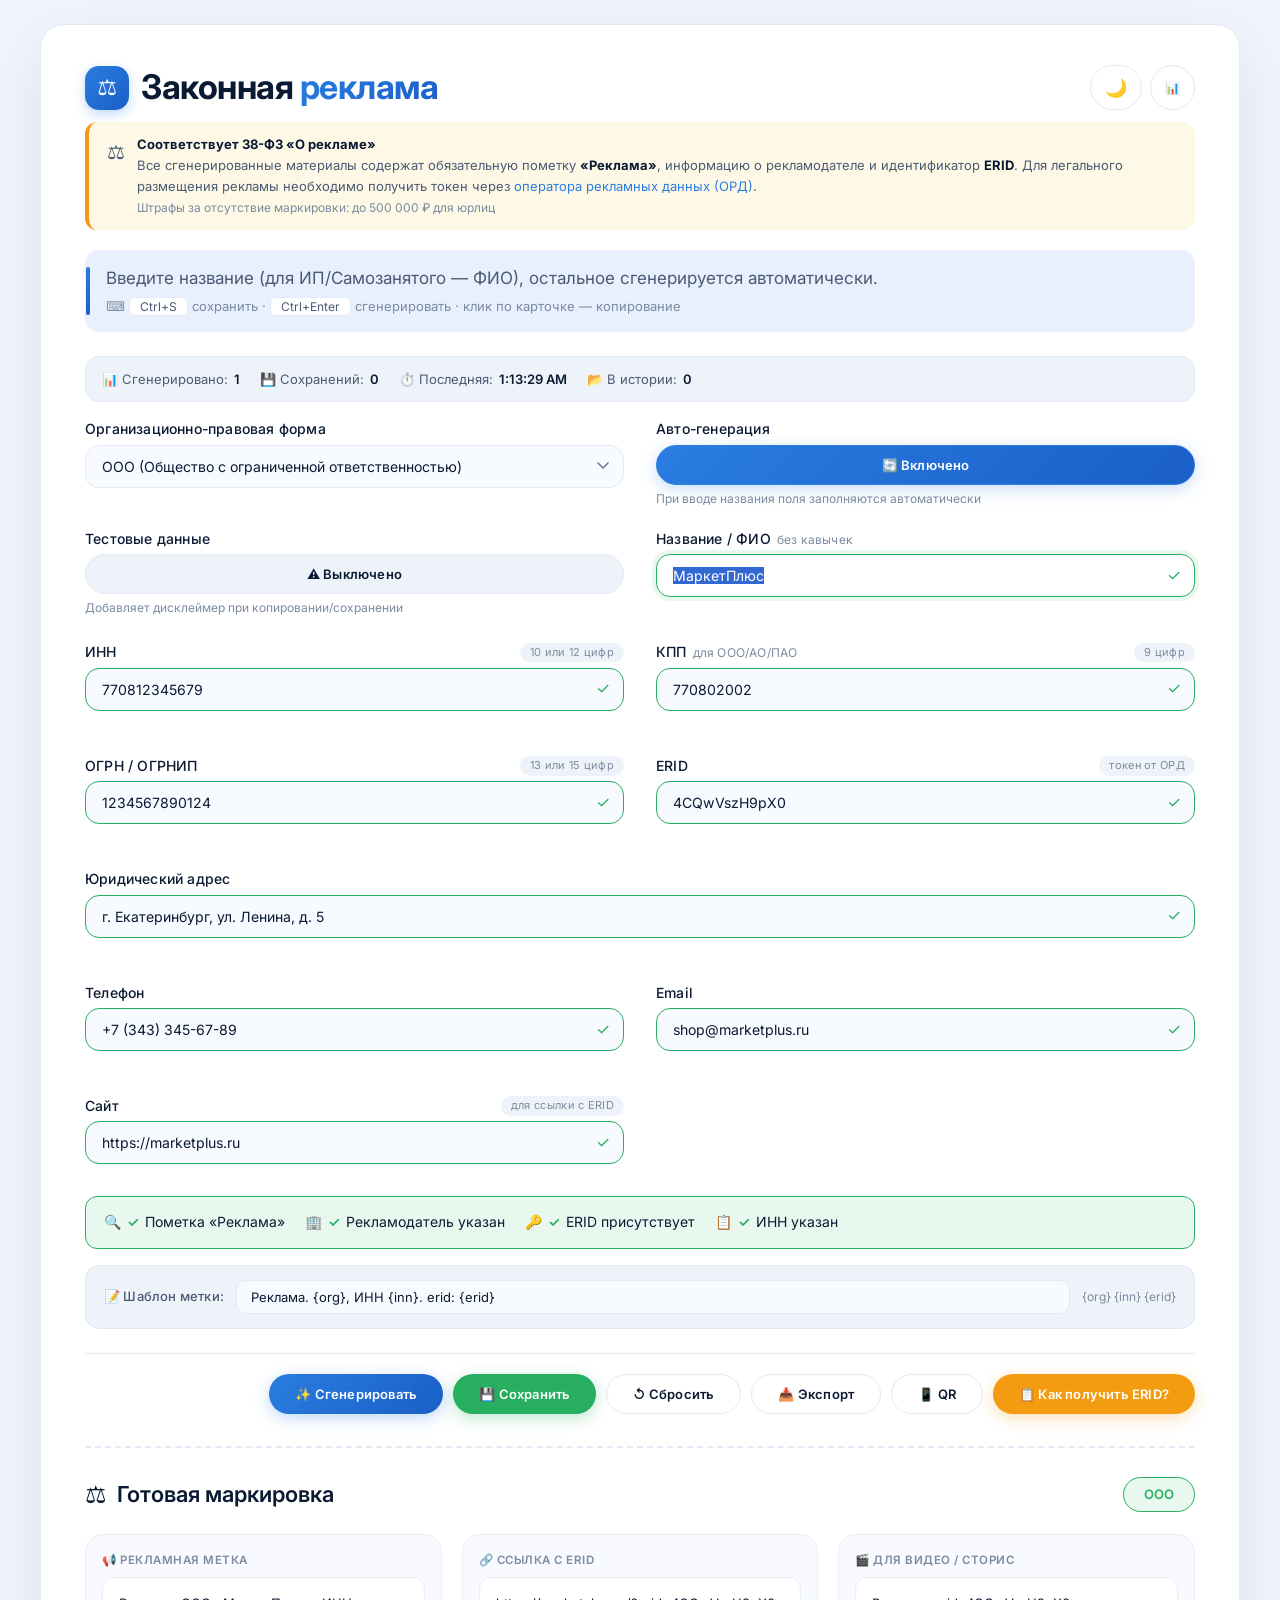
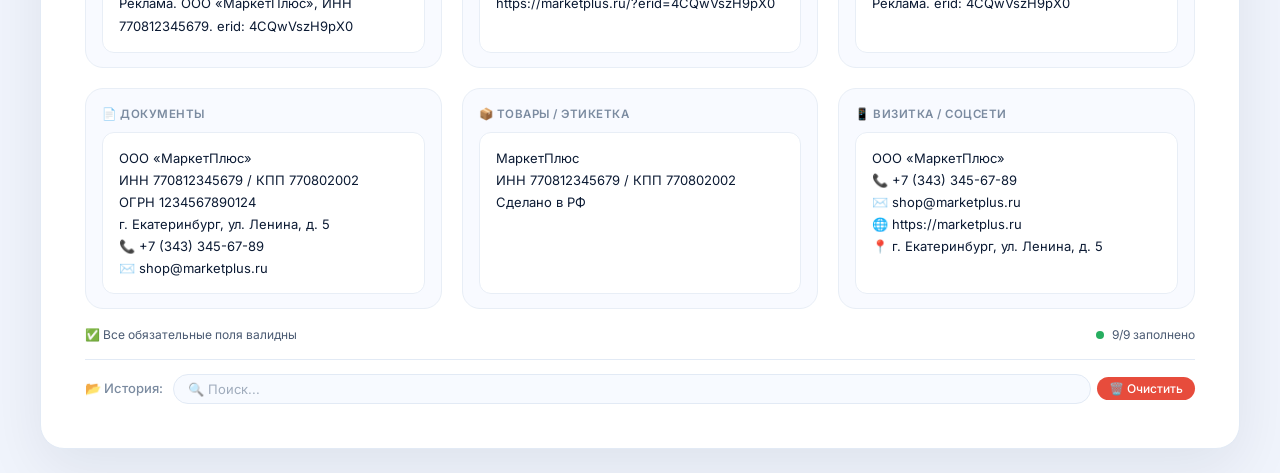
==== index.html @ aca146ca "Update index.html" ====
<!DOCTYPE html>
<html lang="ru" data-theme="light">
<head>
    <meta charset="UTF-8">
    <meta name="viewport" content="width=device-width, initial-scale=1.0, maximum-scale=5.0">
    <title>Генератор реквизитов для рекламы</title>
    <meta name="description" content="Генератор законной маркировки для интернет-рекламы с ERID, пометкой «Реклама» и реквизитами">
    <meta name="theme-color" content="#0b1a33">
    <link href="https://fonts.googleapis.com/css2?family=Inter:ital,wght@0,300;0,400;0,500;0,600;0,700;1,400&display=swap" rel="stylesheet">
    <style>
        /* ===== все твои стили остаются без изменений (я их сохранил) ===== */
        :root {
            --bg: #f0f4fc;
            --card-bg: #ffffff;
            --text: #0b1a33;
            --text-secondary: #4a5a72;
            --text-light: #7b8ba0;
            --border: #e2eaf5;
            --input-bg: #f7faff;
            --shadow: 0 20px 60px rgba(11, 26, 51, 0.08);
            --shadow-hover: 0 30px 80px rgba(11, 26, 51, 0.12);
            --accent: #2a7de1;
            --accent-light: #e8f0fe;
            --accent-gradient: linear-gradient(135deg, #2a7de1 0%, #1a5fc7 100%);
            --success: #27ae60;
            --success-light: #e8f8ef;
            --error: #e74c3c;
            --error-light: #fde8e8;
            --warning: #f39c12;
            --warning-light: #fef9e7;
            --preview-bg: #f8faff;
            --tag-border: #e8eef6;
            --badge-bg: #eef3fa;
            --radius: 24px;
            --radius-sm: 14px;
            --transition: 0.3s cubic-bezier(0.4, 0, 0.2, 1);
        }

        [data-theme="dark"] {
            --bg: #0d1117;
            --card-bg: #161b22;
            --text: #e6edf3;
            --text-secondary: #8b949e;
            --text-light: #6e7681;
            --border: #30363d;
            --input-bg: #0d1117;
            --shadow: 0 20px 60px rgba(0, 0, 0, 0.5);
            --shadow-hover: 0 30px 80px rgba(0, 0, 0, 0.6);
            --accent: #58a6ff;
            --accent-light: #1c2d4a;
            --accent-gradient: linear-gradient(135deg, #58a6ff 0%, #1f6feb 100%);
            --success: #3fb950;
            --success-light: #1a3a2a;
            --error: #f85149;
            --error-light: #2d1b1b;
            --warning: #d29922;
            --warning-light: #2d2a1a;
            --preview-bg: #0d1117;
            --tag-border: #30363d;
            --badge-bg: #21262d;
        }

        * { box-sizing: border-box; margin: 0; padding: 0; }
        body {
            font-family: 'Inter', system-ui, -apple-system, sans-serif;
            background: var(--bg);
            min-height: 100vh;
            display: flex;
            justify-content: center;
            align-items: flex-start;
            padding: 20px;
            margin: 0;
            transition: background var(--transition), color var(--transition);
            color: var(--text);
            line-height: 1.6;
        }
        .card {
            max-width: 1200px;
            width: 100%;
            background: var(--card-bg);
            border-radius: var(--radius);
            box-shadow: var(--shadow);
            padding: 32px 32px 36px;
            transition: all var(--transition);
            margin: 4px 0;
            border: 1px solid var(--border);
        }
        .card:hover { box-shadow: var(--shadow-hover); }

        /* ===== Header ===== */
        .header {
            display: flex;
            justify-content: space-between;
            align-items: center;
            flex-wrap: wrap;
            gap: 12px;
            margin-bottom: 4px;
        }
        .logo { display: flex; align-items: center; gap: 12px; }
        .logo-icon {
            width: 44px; height: 44px;
            background: var(--accent-gradient);
            border-radius: 14px;
            display: flex;
            align-items: center;
            justify-content: center;
            font-size: 22px;
            color: white;
            flex-shrink: 0;
            box-shadow: 0 4px 12px rgba(42, 125, 225, 0.3);
        }
        h1 {
            font-size: clamp(24px, 3.6vw, 34px);
            font-weight: 700;
            color: var(--text);
            letter-spacing: -0.5px;
            line-height: 1.2;
        }
        h1 span {
            background: var(--accent-gradient);
            -webkit-background-clip: text;
            -webkit-text-fill-color: transparent;
            background-clip: text;
        }
        .header-actions { display: flex; gap: 8px; flex-wrap: wrap; }

        /* ===== Legal Banner ===== */
        .legal-banner {
            background: var(--warning-light);
            border-left: 4px solid var(--warning);
            border-radius: 12px;
            padding: 12px 18px;
            margin: 12px 0 20px 0;
            display: flex;
            align-items: flex-start;
            gap: 12px;
            font-size: 13px;
            color: var(--text-secondary);
        }
        .legal-banner .icon { font-size: 20px; flex-shrink: 0; margin-top: 2px; }
        .legal-banner strong { color: var(--text); }
        .legal-banner a { color: var(--accent); text-decoration: none; }
        .legal-banner a:hover { text-decoration: underline; }

        /* ===== Subhead ===== */
        .subhead {
            color: var(--text-secondary);
            font-size: clamp(14px, 1.4vw, 17px);
            margin: 8px 0 24px 0;
            padding: 14px 20px;
            background: var(--accent-light);
            border-radius: 14px;
            line-height: 1.6;
            border: 1px solid transparent;
            transition: background var(--transition);
            position: relative;
        }
        .subhead::before {
            content: '';
            position: absolute;
            left: 0;
            top: 20%;
            height: 60%;
            width: 4px;
            background: var(--accent-gradient);
            border-radius: 4px;
        }
        .subhead .hotkeys {
            display: block;
            font-size: 13px;
            color: var(--text-light);
            margin-top: 4px;
            font-weight: 400;
        }
        .subhead .hotkeys kbd {
            background: var(--card-bg);
            padding: 1px 10px;
            border-radius: 6px;
            font-size: 12px;
            border: 1px solid var(--border);
            font-family: inherit;
            color: var(--text-secondary);
        }

        /* ===== Form ===== */
        .form-grid {
            display: grid;
            grid-template-columns: 1fr 1fr;
            gap: 16px 24px;
        }
        .form-group {
            display: flex;
            flex-direction: column;
            gap: 4px;
            position: relative;
        }
        .form-group.full { grid-column: 1 / -1; }

        label {
            font-weight: 500;
            font-size: clamp(13px, 1.1vw, 14px);
            color: var(--text);
            letter-spacing: 0.2px;
            display: flex;
            align-items: center;
            gap: 6px;
            flex-wrap: wrap;
        }
        label small { font-weight: 400; color: var(--text-light); font-size: 12px; }
        .label-hint {
            color: var(--text-light);
            font-weight: 400;
            font-size: 11px;
            margin-left: auto;
            background: var(--badge-bg);
            padding: 1px 10px;
            border-radius: 30px;
            letter-spacing: 0.3px;
        }
        .input-wrapper { position: relative; display: flex; align-items: center; }

        input, select {
            background: var(--input-bg);
            border: 1.5px solid var(--border);
            border-radius: var(--radius-sm);
            padding: 12px 16px;
            font-size: clamp(14px, 1.1vw, 15px);
            transition: all var(--transition);
            outline: none;
            color: var(--text);
            width: 100%;
            -webkit-appearance: none;
            appearance: none;
            font-family: 'Inter', sans-serif;
        }
        input::placeholder { color: var(--text-light); opacity: 0.7; }
        input:focus, select:focus {
            border-color: var(--accent);
            background: var(--card-bg);
            box-shadow: 0 0 0 4px rgba(42, 125, 225, 0.1);
        }
        input.error { border-color: var(--error); background: var(--error-light); }
        input.error:focus { box-shadow: 0 0 0 4px rgba(231, 76, 60, 0.1); }
        input.valid { border-color: var(--success); }
        input.valid:focus { box-shadow: 0 0 0 4px rgba(39, 174, 96, 0.1); }

        select {
            background-image: url("data:image/svg+xml,%3Csvg xmlns='http://www.w3.org/2000/svg' width='12' height='8' viewBox='0 0 12 8'%3E%3Cpath d='M1 1l5 5 5-5' stroke='%2365768f' stroke-width='1.5' fill='none' stroke-linecap='round'/%3E%3C/svg%3E");
            background-repeat: no-repeat;
            background-position: right 14px center;
            padding-right: 38px;
            cursor: pointer;
        }
        [data-theme="dark"] select {
            background-image: url("data:image/svg+xml,%3Csvg xmlns='http://www.w3.org/2000/svg' width='12' height='8' viewBox='0 0 12 8'%3E%3Cpath d='M1 1l5 5 5-5' stroke='%238b949e' stroke-width='1.5' fill='none' stroke-linecap='round'/%3E%3C/svg%3E");
        }

        .input-status {
            position: absolute;
            right: 14px;
            font-size: 16px;
            pointer-events: none;
            opacity: 0;
            transition: all var(--transition);
        }
        .input-status.show { opacity: 1; }
        .input-status.error-icon { color: var(--error); }
        .input-status.success-icon { color: var(--success); }

        .validation-message {
            font-size: 12px;
            color: var(--error);
            min-height: 18px;
            margin-top: 2px;
            transition: all var(--transition);
            font-weight: 400;
        }

        /* ===== Compliance Check ===== */
        .compliance-check {
            display: flex;
            flex-wrap: wrap;
            gap: 12px 20px;
            padding: 14px 18px;
            background: var(--success-light);
            border-radius: 12px;
            border: 1px solid var(--success);
            margin-top: 8px;
            font-size: 14px;
        }
        .compliance-check .check-item { display: flex; align-items: center; gap: 6px; }
        .compliance-check .check-item .status { font-weight: 600; }
        .compliance-check .check-item .status.pass { color: var(--success); }
        .compliance-check .check-item .status.fail { color: var(--error); }

        /* ===== Buttons ===== */
        .actions {
            display: flex;
            flex-wrap: wrap;
            gap: 10px;
            justify-content: flex-end;
            margin-top: 24px;
            padding-top: 20px;
            border-top: 1px solid var(--border);
        }
        .btn {
            font-family: 'Inter', sans-serif;
            background: var(--text);
            color: var(--card-bg);
            border: none;
            border-radius: 40px;
            padding: 11px 26px;
            font-weight: 600;
            font-size: clamp(13px, 1vw, 15px);
            cursor: pointer;
            transition: all var(--transition);
            display: inline-flex;
            align-items: center;
            gap: 8px;
            box-shadow: 0 4px 12px rgba(0, 0, 0, 0.06);
            flex: 0 1 auto;
            touch-action: manipulation;
            letter-spacing: 0.2px;
        }
        .btn:hover { transform: translateY(-2px); box-shadow: 0 8px 24px rgba(0, 0, 0, 0.12); }
        .btn:active { transform: scale(0.97); transition-duration: 0.05s; }
        .btn:disabled { opacity: 0.4; cursor: not-allowed; transform: none !important; box-shadow: none !important; }
        .btn-outline { background: transparent; color: var(--text); box-shadow: none; border: 1.5px solid var(--border); }
        .btn-outline:hover { background: var(--badge-bg); border-color: var(--accent); box-shadow: none; }
        .btn-primary { background: var(--accent-gradient); color: white; box-shadow: 0 4px 16px rgba(42, 125, 225, 0.3); }
        .btn-primary:hover { box-shadow: 0 8px 28px rgba(42, 125, 225, 0.4); transform: translateY(-2px); }
        .btn-success { background: var(--success); color: white; box-shadow: 0 4px 16px rgba(39, 174, 96, 0.3); }
        .btn-success:hover { box-shadow: 0 8px 28px rgba(39, 174, 96, 0.4); transform: translateY(-2px); }
        .btn-warning { background: var(--warning); color: white; box-shadow: 0 4px 16px rgba(243, 156, 18, 0.3); }
        .btn-warning:hover { box-shadow: 0 8px 28px rgba(243, 156, 18, 0.4); transform: translateY(-2px); }
        .btn-toggle {
            background: var(--badge-bg);
            color: var(--text);
            border: 1.5px solid var(--border);
            box-shadow: none;
            width: 100%;
            justify-content: center;
        }
        .btn-toggle.active { background: var(--accent-gradient); color: white; border-color: var(--accent); box-shadow: 0 4px 16px rgba(42, 125, 225, 0.25); }
        .btn-toggle:hover { transform: translateY(-1px); }
        .btn-toggle.active:hover { box-shadow: 0 8px 28px rgba(42, 125, 225, 0.35); }
        .btn-sm { padding: 5px 14px; font-size: 12px; border-radius: 30px; }
        .btn-icon { padding: 11px 14px; font-size: 18px; justify-content: center; }
        .btn-danger { background: var(--error); color: white; }
        .btn-danger:hover { background: #c0392b; transform: translateY(-2px); }

        /* ===== Preview ===== */
        .preview-area {
            margin-top: 32px;
            padding-top: 28px;
            border-top: 2px dashed var(--border);
            transition: border-color var(--transition);
        }
        .preview-header {
            display: flex;
            align-items: center;
            justify-content: space-between;
            flex-wrap: wrap;
            gap: 12px;
            margin-bottom: 20px;
        }
        .preview-header h2 {
            font-size: clamp(18px, 2vw, 22px);
            font-weight: 600;
            color: var(--text);
            display: flex;
            align-items: center;
            gap: 10px;
        }
        .badge {
            background: var(--badge-bg);
            border-radius: 40px;
            padding: 6px 20px;
            font-size: clamp(13px, 1vw, 14px);
            font-weight: 600;
            color: var(--text);
            white-space: nowrap;
            transition: all var(--transition);
            border: 1px solid var(--border);
            font-family: 'Inter', sans-serif;
        }
        .badge.success { background: var(--success-light); color: var(--success); border-color: var(--success); }
        .badge.warning { background: var(--warning-light); color: var(--warning); border-color: var(--warning); }

        /* ===== Tag Grid ===== */
        .tag-grid {
            display: grid;
            grid-template-columns: repeat(auto-fit, minmax(280px, 1fr));
            gap: 16px;
        }
        .tag-card {
            background: var(--preview-bg);
            border-radius: 18px;
            padding: 16px 16px 14px;
            border: 1px solid var(--tag-border);
            transition: all var(--transition);
            display: flex;
            flex-direction: column;
            cursor: pointer;
            position: relative;
            overflow: hidden;
        }
        .tag-card::before {
            content: '';
            position: absolute;
            top: 0;
            left: 0;
            right: 0;
            height: 3px;
            background: var(--accent-gradient);
            opacity: 0;
            transition: opacity var(--transition);
        }
        .tag-card:hover { transform: translateY(-4px); box-shadow: 0 12px 32px rgba(0, 0, 0, 0.06); border-color: var(--accent); }
        .tag-card:hover::before { opacity: 1; }
        .tag-card:active { transform: scale(0.98); }
        .tag-card .copy-hint {
            position: absolute;
            top: 10px;
            right: 14px;
            font-size: 12px;
            color: var(--text-light);
            opacity: 0;
            transition: all var(--transition);
            background: var(--card-bg);
            padding: 2px 12px;
            border-radius: 20px;
            border: 1px solid var(--border);
            font-weight: 500;
        }
        .tag-card:hover .copy-hint { opacity: 1; }
        .tag-card.copied { border-color: var(--success); background: var(--success-light); }
        .tag-card.copied .copy-hint { color: var(--success); opacity: 1; border-color: var(--success); }
        .tag-card h3 {
            font-size: clamp(11px, 0.9vw, 13px);
            text-transform: uppercase;
            letter-spacing: 0.5px;
            color: var(--text-light);
            margin: 0 0 8px 0;
            font-weight: 600;
        }
        .tag-content {
            background: var(--card-bg);
            border-radius: 12px;
            padding: 14px 16px;
            border: 1px solid var(--tag-border);
            font-size: clamp(13px, 1vw, 14px);
            line-height: 1.7;
            color: var(--text);
            word-break: break-word;
            min-height: 76px;
            flex: 1;
            font-family: 'Inter', monospace;
            white-space: pre-wrap;
            transition: all var(--transition);
            font-weight: 400;
        }
        .tag-content .label-muted {
            color: var(--text-light);
            font-size: 12px;
            display: block;
            margin-bottom: 2px;
            font-family: 'Inter', sans-serif;
        }
        .tag-content .highlight {
            background: var(--warning-light);
            padding: 0 4px;
            border-radius: 4px;
        }
        .tag-content .disclaimer {
            display: block;
            margin-top: 6px;
            padding-top: 6px;
            border-top: 1px dashed var(--warning);
            color: var(--warning);
            font-size: 11px;
            font-family: 'Inter', sans-serif;
            font-weight: 400;
        }

        /* ===== Footer ===== */
        .footer-note {
            display: flex;
            justify-content: space-between;
            align-items: center;
            flex-wrap: wrap;
            gap: 8px;
            margin-top: 16px;
            font-size: clamp(12px, 0.9vw, 14px);
            color: var(--text-secondary);
        }
        .status-dot { width: 8px; height: 8px; border-radius: 50%; display: inline-block; transition: background var(--transition); flex-shrink: 0; }
        .status-dot.green { background: var(--success); }
        .status-dot.yellow { background: var(--warning); }
        .status-dot.red { background: var(--error); }
        .status-group { display: flex; align-items: center; gap: 8px; }

        /* ===== History ===== */
        .history-bar {
            display: flex;
            flex-wrap: wrap;
            gap: 6px;
            margin-top: 14px;
            padding-top: 14px;
            border-top: 1px solid var(--border);
            align-items: center;
        }
        .history-bar .history-label {
            color: var(--text-light);
            font-size: 13px;
            font-weight: 500;
            margin-right: 4px;
        }
        .history-search {
            flex: 1;
            min-width: 120px;
            padding: 6px 14px;
            border-radius: 30px;
            border: 1px solid var(--border);
            background: var(--input-bg);
            color: var(--text);
            font-size: 13px;
            font-family: 'Inter', sans-serif;
            transition: all var(--transition);
            outline: none;
        }
        .history-search:focus {
            border-color: var(--accent);
            box-shadow: 0 0 0 3px rgba(42, 125, 225, 0.1);
        }
        .history-item {
            background: var(--badge-bg);
            padding: 4px 12px;
            border-radius: 30px;
            font-size: 12px;
            color: var(--text);
            cursor: pointer;
            transition: all var(--transition);
            border: 1px solid transparent;
            font-weight: 500;
            white-space: nowrap;
            max-width: 200px;
            overflow: hidden;
            text-overflow: ellipsis;
            display: inline-flex;
            align-items: center;
            gap: 6px;
        }
        .history-item:hover {
            background: var(--accent-light);
            border-color: var(--accent);
            transform: scale(1.02);
        }
        .history-item .del-single {
            font-size: 14px;
            line-height: 1;
            cursor: pointer;
            opacity: 0.4;
            transition: opacity var(--transition);
            background: none;
            border: none;
            color: var(--text);
            padding: 0 2px;
        }
        .history-item .del-single:hover {
            opacity: 1;
        }

        .history-clear-btn {
            padding: 4px 12px;
            font-size: 12px;
            border-radius: 30px;
            background: var(--error);
            color: white;
            border: none;
            cursor: pointer;
            transition: all var(--transition);
            font-family: 'Inter', sans-serif;
            font-weight: 500;
        }
        .history-clear-btn:hover {
            opacity: 0.8;
            transform: scale(1.02);
        }

        /* ===== Hidden ===== */
        .hidden-field { display: none !important; }

        /* ===== Toast ===== */
        .toast-notification {
            position: fixed;
            bottom: 24px;
            left: 50%;
            transform: translateX(-50%);
            background: var(--text);
            color: var(--card-bg);
            padding: 12px 28px;
            border-radius: 40px;
            font-size: 14px;
            z-index: 2000;
            box-shadow: 0 8px 32px rgba(0, 0, 0, 0.2);
            animation: toastIn 0.4s ease;
            max-width: 90%;
            text-align: center;
            font-weight: 500;
            font-family: 'Inter', sans-serif;
            transition: all var(--transition);
        }
        [data-theme="dark"] .toast-notification {
            background: var(--card-bg);
            color: var(--text);
            border: 1px solid var(--border);
        }
        @keyframes toastIn {
            from { opacity: 0; transform: translateX(-50%) translateY(20px) scale(0.95); }
            to { opacity: 1; transform: translateX(-50%) translateY(0) scale(1); }
        }

        /* ===== QR ===== */
        .qr-overlay {
            display: none;
            position: fixed;
            top: 0; left: 0; right: 0; bottom: 0;
            background: rgba(0, 0, 0, 0.5);
            backdrop-filter: blur(8px);
            z-index: 1000;
            animation: fadeIn 0.3s ease;
        }
        .qr-overlay.active { display: block; }
        .qr-container {
            display: none;
            position: fixed;
            top: 50%; left: 50%;
            transform: translate(-50%, -50%);
            background: var(--card-bg);
            padding: 32px;
            border-radius: 24px;
            box-shadow: 0 40px 80px rgba(0, 0, 0, 0.4);
            z-index: 1001;
            text-align: center;
            max-width: 90vw;
            animation: slideUp 0.4s ease;
            border: 1px solid var(--border);
        }
        .qr-container.active { display: block; }
        @keyframes fadeIn { from { opacity: 0; } to { opacity: 1; } }
        @keyframes slideUp { from { opacity: 0; transform: translate(-50%, -40%); } to { opacity: 1; transform: translate(-50%, -50%); } }
        .qr-container .close-qr {
            position: absolute;
            top: 12px; right: 16px;
            font-size: 22px;
            cursor: pointer;
            background: none;
            border: none;
            color: var(--text-secondary);
            transition: all var(--transition);
            padding: 4px 8px;
            border-radius: 8px;
        }
        .qr-container .close-qr:hover { background: var(--badge-bg); color: var(--text); }
        .qr-container h3 {
            font-size: 20px;
            font-weight: 600;
            margin-bottom: 8px;
            color: var(--text);
        }
        #qrCanvas {
            margin: 12px auto;
            display: block;
            border-radius: 12px;
            background: white;
            padding: 8px;
            box-shadow: 0 4px 16px rgba(0,0,0,0.06);
            max-width: 100%;
            height: auto;
        }
        #qrLinkText {
            font-size: 13px;
            color: var(--text-secondary);
            word-break: break-all;
            margin-top: 4px;
            font-family: 'Inter', monospace;
        }

        /* ===== Template Settings ===== */
        .template-settings {
            margin-top: 16px;
            padding: 14px 18px;
            background: var(--badge-bg);
            border-radius: 14px;
            display: flex;
            flex-wrap: wrap;
            gap: 12px;
            align-items: center;
            border: 1px solid var(--border);
            transition: all var(--transition);
        }
        .template-settings label {
            font-size: 13px;
            font-weight: 500;
            color: var(--text-secondary);
            gap: 4px;
        }
        .template-settings input {
            flex: 1;
            min-width: 180px;
            padding: 8px 14px;
            border-radius: 10px;
            border: 1px solid var(--border);
            background: var(--input-bg);
            color: var(--text);
            font-size: 13px;
            font-family: 'Inter', monospace;
            transition: all var(--transition);
            outline: none;
        }
        .template-settings input:focus {
            border-color: var(--accent);
            box-shadow: 0 0 0 3px rgba(42, 125, 225, 0.1);
        }
        .template-settings small { color: var(--text-light); font-size: 12px; }

        /* ===== Stats ===== */
        .stats {
            display: none;
            gap: 12px 20px;
            font-size: 13px;
            color: var(--text-secondary);
            flex-wrap: wrap;
            margin-bottom: 16px;
            padding: 12px 16px;
            background: var(--badge-bg);
            border-radius: 14px;
            border: 1px solid var(--border);
        }
        .stats.show { display: flex; }
        .stats span { display: flex; align-items: center; gap: 6px; }
        .stats b { color: var(--text); font-weight: 600; }

        /* ===== Responsive ===== */
        @media (max-width: 820px) {
            .card { padding: 20px 16px 24px; border-radius: 20px; }
            .form-grid { gap: 14px 16px; }
            .tag-grid { grid-template-columns: repeat(auto-fit, minmax(240px, 1fr)); }
        }
        @media (max-width: 640px) {
            body { padding: 10px; }
            .card { padding: 16px 12px 20px; border-radius: 16px; margin: 0; }
            .form-grid { grid-template-columns: 1fr; gap: 12px; }
            .form-group.full { grid-column: 1; }
            .tag-grid { grid-template-columns: 1fr; gap: 12px; }
            .actions { justify-content: stretch; }
            .btn { flex: 1 1 auto; justify-content: center; padding: 12px 16px; min-width: 100px; }
            .btn-sm { flex: 0 1 auto; padding: 5px 12px; }
            .preview-header { flex-direction: column; align-items: flex-start; }
            input, select { padding: 11px 14px; font-size: 16px; }
            .label-hint { display: none; }
            .header { flex-direction: column; align-items: stretch; gap: 8px; }
            .header-actions { justify-content: stretch; }
            .header-actions .btn { flex: 1; justify-content: center; }
            .logo { justify-content: center; }
            .template-settings { flex-direction: column; align-items: stretch; }
            .template-settings input { min-width: auto; }
            .history-item { max-width: 140px; font-size: 11px; }
            .subhead { padding: 12px 16px; }
            .qr-container { padding: 20px; width: 90vw; }
            .stats { flex-direction: column; gap: 6px; }
            .legal-banner { flex-direction: column; gap: 4px; }
            .compliance-check { flex-direction: column; gap: 6px; }
        }
        @media (min-width: 1200px) {
            .card { padding: 40px 44px 44px; }
            .form-grid { gap: 20px 32px; }
            .tag-grid { gap: 20px; }
        }
        ::-webkit-scrollbar { width: 6px; height: 6px; }
        ::-webkit-scrollbar-track { background: var(--bg); border-radius: 10px; }
        ::-webkit-scrollbar-thumb { background: var(--border); border-radius: 10px; }
        ::-webkit-scrollbar-thumb:hover { background: var(--text-light); }
    </style>
</head>
<body>

<div class="qr-overlay" id="qrOverlay"></div>
<div class="qr-container" id="qrContainer">
    <button class="close-qr" id="closeQr">✕</button>
    <h3>🔗 QR-код для ссылки с ERID</h3>
    <canvas id="qrCanvas" width="220" height="220"></canvas>
    <p id="qrLinkText"></p>
    <button class="btn btn-primary btn-sm" id="qrCopyBtn" style="margin-top:8px;">📋 Копировать ссылку</button>
</div>

<div class="card" id="app">
    <div class="header">
        <div class="logo">
            <div class="logo-icon">⚖️</div>
            <h1>Законная <span>реклама</span></h1>
        </div>
        <div class="header-actions">
            <button class="btn btn-outline btn-sm btn-icon" id="themeToggle" title="Тёмная тема">🌙</button>
            <button class="btn btn-outline btn-sm" id="statsToggle">📊</button>
        </div>
    </div>

    <!-- Юридический баннер -->
    <div class="legal-banner">
        <span class="icon">⚖️</span>
        <div>
            <strong>Соответствует 38-ФЗ «О рекламе»</strong><br>
            Все сгенерированные материалы содержат обязательную пометку <strong>«Реклама»</strong>, информацию о рекламодателе и идентификатор <strong>ERID</strong>.
            Для легального размещения рекламы необходимо получить токен через <a href="#" onclick="showORDInfo(); return false;">оператора рекламных данных (ОРД)</a>.
            <span style="display:block;font-size:12px;margin-top:2px;color:var(--text-light);">Штрафы за отсутствие маркировки: до 500 000 ₽ для юрлиц</span>
        </div>
    </div>

    <div class="subhead">
        Введите название (для ИП/Самозанятого — ФИО), остальное сгенерируется автоматически.
        <span class="hotkeys">
            ⌨️ <kbd>Ctrl+S</kbd> сохранить · <kbd>Ctrl+Enter</kbd> сгенерировать · клик по карточке — копирование
        </span>
    </div>

    <div class="stats" id="statsPanel">
        <span>📊 Сгенерировано: <b id="genCount">0</b></span>
        <span>💾 Сохранений: <b id="saveCount">0</b></span>
        <span>⏱️ Последняя: <b id="lastGen">—</b></span>
        <span>📂 В истории: <b id="historyCount">0</b></span>
    </div>

    <form id="businessForm" class="form-grid" novalidate>
        <div class="form-group">
            <label for="businessType">Организационно-правовая форма</label>
            <select id="businessType">
                <option value="ИП">ИП (Индивидуальный предприниматель)</option>
                <option value="ООО" selected>ООО (Общество с ограниченной ответственностью)</option>
                <option value="АО">АО (Акционерное общество)</option>
                <option value="ПАО">ПАО (Публичное акционерное общество)</option>
                <option value="Самозанятый">Самозанятый (Налог на профессиональный доход)</option>
            </select>
        </div>

        <div class="form-group">
            <label>Авто-генерация</label>
            <button type="button" class="btn btn-toggle active" id="autoGenToggle" style="width:100%;justify-content:center;">
                🔄 Включено
            </button>
            <small style="color:var(--text-light);font-size:12px;">При вводе названия поля заполняются автоматически</small>
        </div>

        <div class="form-group">
            <label>Тестовые данные</label>
            <button type="button" class="btn btn-toggle" id="testDataToggle" style="width:100%;justify-content:center;">
                ⚠️ Выключено
            </button>
            <small style="color:var(--text-light);font-size:12px;">Добавляет дисклеймер при копировании/сохранении</small>
        </div>

        <div class="form-group">
            <label for="orgName">Название / ФИО <small>без кавычек</small></label>
            <div class="input-wrapper">
                <input type="text" id="orgName" placeholder="Например: Ромашка или Иванов И.И." value="ТехноСтарт" maxlength="100" autofocus>
                <span class="input-status" id="orgNameStatus"></span>
            </div>
            <div class="validation-message" id="orgNameValidation"></div>
        </div>

        <div class="form-group">
            <label for="inn">ИНН <span class="label-hint">10 или 12 цифр</span></label>
            <div class="input-wrapper">
                <input type="text" id="inn" placeholder="Введите ИНН" value="770812345678">
                <span class="input-status" id="innStatus"></span>
            </div>
            <div class="validation-message" id="innValidation"></div>
        </div>

        <div class="form-group" id="kppGroup">
            <label for="kpp">КПП <small>для ООО/АО/ПАО</small> <span class="label-hint">9 цифр</span></label>
            <div class="input-wrapper">
                <input type="text" id="kpp" placeholder="9 цифр" value="770801001">
                <span class="input-status" id="kppStatus"></span>
            </div>
            <div class="validation-message" id="kppValidation"></div>
        </div>

        <div class="form-group">
            <label for="ogrn">ОГРН / ОГРНИП <span class="label-hint">13 или 15 цифр</span></label>
            <div class="input-wrapper">
                <input type="text" id="ogrn" placeholder="Введите ОГРН" value="1234567890123">
                <span class="input-status" id="ogrnStatus"></span>
            </div>
            <div class="validation-message" id="ogrnValidation"></div>
        </div>

        <div class="form-group">
            <label for="erid">ERID <span class="label-hint">токен от ОРД</span></label>
            <div class="input-wrapper">
                <input type="text" id="erid" placeholder="Например: 4CQwVszH9pW7" value="4CQwVszH9pW7">
                <span class="input-status" id="eridStatus"></span>
            </div>
            <div class="validation-message" id="eridValidation"></div>
        </div>

        <div class="form-group full">
            <label for="address">Юридический адрес</label>
            <div class="input-wrapper">
                <input type="text" id="address" placeholder="г. Москва, ул. Тверская, д. 1" value="г. Москва, ул. Тверская, д. 1, оф. 5">
                <span class="input-status" id="addressStatus"></span>
            </div>
            <div class="validation-message" id="addressValidation"></div>
        </div>

        <div class="form-group">
            <label for="phone">Телефон</label>
            <div class="input-wrapper">
                <input type="text" id="phone" placeholder="+7 (495) 123-45-67" value="+7 (495) 777-88-99">
                <span class="input-status" id="phoneStatus"></span>
            </div>
            <div class="validation-message" id="phoneValidation"></div>
        </div>

        <div class="form-group">
            <label for="email">Email</label>
            <div class="input-wrapper">
                <input type="text" id="email" placeholder="info@company.ru" value="info@techstart.ru">
                <span class="input-status" id="emailStatus"></span>
            </div>
            <div class="validation-message" id="emailValidation"></div>
        </div>

        <div class="form-group">
            <label for="website">Сайт <span class="label-hint">для ссылки с ERID</span></label>
            <div class="input-wrapper">
                <input type="text" id="website" placeholder="https://ваш-сайт.ru" value="https://techstart.ru">
                <span class="input-status" id="websiteStatus"></span>
            </div>
            <div class="validation-message" id="websiteValidation"></div>
        </div>
    </form>

    <!-- Чек-лист соответствия закону -->
    <div class="compliance-check" id="complianceCheck">
        <div class="check-item">🔍 <span class="status pass" id="checkAdMark">✓</span> Пометка «Реклама»</div>
        <div class="check-item">🏢 <span class="status pass" id="checkAdvertiser">✓</span> Рекламодатель указан</div>
        <div class="check-item">🔑 <span class="status pass" id="checkErid">✓</span> ERID присутствует</div>
        <div class="check-item">📋 <span class="status pass" id="checkInn">✓</span> ИНН указан</div>
    </div>

    <div class="template-settings">
        <label>📝 Шаблон метки:</label>
        <input type="text" id="adTemplate" value="Реклама. {org}, ИНН {inn}. erid: {erid}">
        <small>{org} {inn} {erid}</small>
    </div>

    <div class="actions">
        <button class="btn btn-primary" id="generateBtn">✨ Сгенерировать</button>
        <button class="btn btn-success" id="saveBtn">💾 Сохранить</button>
        <button class="btn btn-outline" id="resetBtn">↺ Сбросить</button>
        <button class="btn btn-outline" id="exportBtn">📥 Экспорт</button>
        <button class="btn btn-outline" id="qrBtn">📱 QR</button>
        <button class="btn btn-warning" id="ordInfoBtn">📋 Как получить ERID?</button>
    </div>

    <div class="preview-area">
        <div class="preview-header">
            <h2><span style="font-size:24px;">⚖️</span> Готовая маркировка</h2>
            <span class="badge success" id="currentTypeBadge">ООО</span>
        </div>

        <div class="tag-grid">
            <div class="tag-card" data-copy="previewAd">
                <h3>📢 Рекламная метка <span class="copy-hint">📋 копировать</span></h3>
                <div class="tag-content" id="previewAd">Заполните форму</div>
            </div>
            <div class="tag-card" data-copy="previewLink">
                <h3>🔗 Ссылка с ERID <span class="copy-hint">📋 копировать</span></h3>
                <div class="tag-content" id="previewLink">https://ваш-сайт.ru/?erid=ВашТокен</div>
            </div>
            <div class="tag-card" data-copy="previewVideo">
                <h3>🎬 Для видео / Сторис <span class="copy-hint">📋 копировать</span></h3>
                <div class="tag-content" id="previewVideo">Реклама. erid: ВашТокен</div>
            </div>
            <div class="tag-card" data-copy="previewDocs">
                <h3>📄 Документы <span class="copy-hint">📋 копировать</span></h3>
                <div class="tag-content" id="previewDocs">Заполните форму</div>
            </div>
            <div class="tag-card" data-copy="previewGoods">
                <h3>📦 Товары / этикетка <span class="copy-hint">📋 копировать</span></h3>
                <div class="tag-content" id="previewGoods">Заполните форму</div>
            </div>
            <div class="tag-card" data-copy="previewOther">
                <h3>📱 Визитка / соцсети <span class="copy-hint">📋 копировать</span></h3>
                <div class="tag-content" id="previewOther">Заполните форму</div>
            </div>
        </div>

        <div class="footer-note">
            <span id="updateStatus">✅ Все поля валидны</span>
            <div class="status-group">
                <span class="status-dot green" id="statusDot"></span>
                <span id="fieldCount">0/9 заполнено</span>
            </div>
        </div>

        <div class="history-bar" id="historyBar">
            <span class="history-label">📂 История:</span>
            <input type="text" class="history-search" id="historySearch" placeholder="🔍 Поиск...">
            <button class="history-clear-btn" id="clearHistoryBtn">🗑️ Очистить</button>
        </div>
    </div>
</div>

<script>
    (function() {
        // ===== DOM =====
        const typeSelect = document.getElementById('businessType');
        const orgNameInput = document.getElementById('orgName');
        const innInput = document.getElementById('inn');
        const kppInput = document.getElementById('kpp');
        const ogrnInput = document.getElementById('ogrn');
        const eridInput = document.getElementById('erid');
        const addressInput = document.getElementById('address');
        const phoneInput = document.getElementById('phone');
        const emailInput = document.getElementById('email');
        const websiteInput = document.getElementById('website');
        const adTemplateInput = document.getElementById('adTemplate');

        const previewAd = document.getElementById('previewAd');
        const previewLink = document.getElementById('previewLink');
        const previewVideo = document.getElementById('previewVideo');
        const previewDocs = document.getElementById('previewDocs');
        const previewGoods = document.getElementById('previewGoods');
        const previewOther = document.getElementById('previewOther');
        const currentTypeBadge = document.getElementById('currentTypeBadge');
        const kppGroup = document.getElementById('kppGroup');
        const fieldCount = document.getElementById('fieldCount');
        const updateStatus = document.getElementById('updateStatus');
        const statusDot = document.getElementById('statusDot');
        const historyBar = document.getElementById('historyBar');
        const historySearch = document.getElementById('historySearch');
        const autoGenToggle = document.getElementById('autoGenToggle');
        const testDataToggle = document.getElementById('testDataToggle');
        const themeToggle = document.getElementById('themeToggle');
        const statsToggle = document.getElementById('statsToggle');
        const statsPanel = document.getElementById('statsPanel');
        const genCount = document.getElementById('genCount');
        const saveCount = document.getElementById('saveCount');
        const historyCount = document.getElementById('historyCount');
        const lastGen = document.getElementById('lastGen');
        const clearHistoryBtn = document.getElementById('clearHistoryBtn');
        const qrBtn = document.getElementById('qrBtn');
        const qrContainer = document.getElementById('qrContainer');
        const qrOverlay = document.getElementById('qrOverlay');
        const closeQr = document.getElementById('closeQr');
        const qrCanvas = document.getElementById('qrCanvas');
        const qrLinkText = document.getElementById('qrLinkText');
        const qrCopyBtn = document.getElementById('qrCopyBtn');
        const ordInfoBtn = document.getElementById('ordInfoBtn');

        const generateBtn = document.getElementById('generateBtn');
        const saveBtn = document.getElementById('saveBtn');
        const resetBtn = document.getElementById('resetBtn');
        const exportBtn = document.getElementById('exportBtn');

        const checkAdMark = document.getElementById('checkAdMark');
        const checkAdvertiser = document.getElementById('checkAdvertiser');
        const checkErid = document.getElementById('checkErid');
        const checkInn = document.getElementById('checkInn');

        // ===== Состояние =====
        let autoGenEnabled = true;
        let testDataEnabled = false;
        let isGeneratingFromName = false;
        let generationCount = parseInt(localStorage.getItem('genCount') || '0');

        // ===== Тёмная тема =====
        function toggleTheme() {
            const html = document.documentElement;
            const current = html.getAttribute('data-theme');
            const next = current === 'dark' ? 'light' : 'dark';
            html.setAttribute('data-theme', next);
            themeToggle.textContent = next === 'dark' ? '☀️' : '🌙';
            localStorage.setItem('theme', next);
        }

        // ===== ORD Info =====
        function showORDInfo() {
            const ordList = [
                'Яндекс (бесплатно для своих площадок)',
                'VK (бесплатно для своих площадок)',
                'Озон',
                'Сбер',
                'МТС',
                'Амбердата',
                'Вымпелком (Билайн)'
            ];
            const msg = '🔑 Как получить ERID:\n\n' +
                '1. Выберите оператора рекламных данных (ОРД) из списка:\n' +
                ordList.map((o, i) => `   ${i+1}. ${o}`).join('\n') +
                '\n\n2. Зарегистрируйтесь в личном кабинете ОРД\n' +
                '3. Передайте данные о рекламе: договор, креатив, площадку\n' +
                '4. Получите уникальный токен ERID\n' +
                '5. Добавьте токен в рекламный материал\n' +
                '6. Передавайте ежемесячную отчётность в ЕРИР\n\n' +
                '⚠️ Штрафы за отсутствие маркировки:\n' +
                '• Физлица: до 100 000 ₽\n' +
                '• Юрлица: до 500 000 ₽ ';
            alert(msg);
        }

        // ===== Форматирование названия с учётом ИП и Самозанятого =====
        function formatBusinessName(cleanName, type) {
            const trimmed = cleanName.trim();
            if (!trimmed) return '';
            if (type === 'ИП') return `ИП ${trimmed}`;
            if (type === 'Самозанятый') return `Самозанятый ${trimmed}`;
            const typeMap = { 'ООО': 'ООО', 'АО': 'АО', 'ПАО': 'ПАО' };
            const typeLabel = typeMap[type] || type;
            const name = trimmed.replace(/^["«]|["»]$/g, '');
            return `${typeLabel} «${name}»`;
        }

        function getCleanName() {
            let name = orgNameInput.value.trim();
            name = name.replace(/^["«]|["»]$/g, '');
            const prefixes = ['ООО', 'АО', 'ПАО', 'ИП', 'Самозанятый', 'ООО_доп'];
            for (let p of prefixes) {
                if (name.startsWith(p + ' ')) {
                    name = name.slice(p.length + 1);
                    break;
                }
                if (name.startsWith(p + ' «')) {
                    name = name.slice(p.length + 2);
                    name = name.replace(/["»]$/g, '');
                    break;
                }
                if (name.startsWith(p + ' "')) {
                    name = name.slice(p.length + 2);
                    name = name.replace(/["]$/g, '');
                    break;
                }
            }
            return name.trim();
        }

        // ===== Шаблоны =====
        const scenarios = {
            'ИП': {
                cafe: { cleanName: 'Кофе&Уют', inn: '123456789012', kpp: '', ogrn: '123456789012345', erid: '4CQwVszH9pW8', address: 'г. Санкт-Петербург, Невский пр., д. 10', phone: '+7 (812) 234-56-78', email: 'coffee@yandex.ru', website: 'https://coffee-uyut.ru' },
                beauty: { cleanName: 'Красота&Стиль', inn: '123456789015', kpp: '', ogrn: '123456789012348', erid: '4CQwVszH9pX5', address: 'г. Ростов-на-Дону, ул. Большая Садовая, д. 12', phone: '+7 (863) 234-56-78', email: 'beauty@mail.ru', website: 'https://beauty-style.ru' }
            },
            'ООО': {
                shop: { cleanName: 'МаркетПлюс', inn: '770812345679', kpp: '770802002', ogrn: '1234567890124', erid: '4CQwVszH9pX0', address: 'г. Екатеринбург, ул. Ленина, д. 5', phone: '+7 (343) 345-67-89', email: 'shop@marketplus.ru', website: 'https://marketplus.ru' },
                agency: { cleanName: 'ПромоСтарт', inn: '770812345680', kpp: '770803003', ogrn: '1234567890125', erid: '4CQwVszH9pX1', address: 'г. Новосибирск, Красный пр., д. 20', phone: '+7 (383) 567-89-01', email: 'promo@promostart.ru', website: 'https://promostart.ru' },
                restaurant: { cleanName: 'ГурманЭкспресс', inn: '770812345681', kpp: '770804004', ogrn: '1234567890126', erid: '4CQwVszH9pX3', address: 'г. Сочи, ул. Набережная, д. 30', phone: '+7 (862) 789-01-23', email: 'gourmet@mail.ru', website: 'https://gourmet-express.ru' },
                itcompany: { cleanName: 'ТехноКод', inn: '770812345682', kpp: '770805005', ogrn: '1234567890127', erid: '4CQwVszH9pX4', address: 'г. Москва, ул. Новый Арбат, д. 15', phone: '+7 (495) 123-45-67', email: 'info@techcode.ru', website: 'https://techcode.ru' },
                auto: { cleanName: 'АвтоПремьер', inn: '770812345683', kpp: '770806006', ogrn: '1234567890128', erid: '4CQwVszH9pX6', address: 'г. Нижний Новгород, пр. Ленина, д. 50', phone: '+7 (831) 456-78-90', email: 'auto@premier.ru', website: 'https://autopremier.ru' }
            },
            'АО': {
                bank: { cleanName: 'ГлобалБанк', inn: '770812345678', kpp: '770801001', ogrn: '1234567890123', erid: '4CQwVszH9pW7', address: 'г. Москва, ул. Тверская, д. 1, стр. 2', phone: '+7 (495) 200-50-50', email: 'info@globalbank.ru', website: 'https://globalbank.ru' }
            },
            'ПАО': {
                bank: { cleanName: 'ГлобалБанк', inn: '770812345678', kpp: '770801001', ogrn: '1234567890123', erid: '4CQwVszH9pW7', address: 'г. Москва, ул. Тверская, д. 1, стр. 2', phone: '+7 (495) 200-50-50', email: 'info@globalbank.ru', website: 'https://globalbank.ru' }
            },
            'Самозанятый': {
                donate: { cleanName: 'Петров Петр Петрович', inn: '123456789013', kpp: '', ogrn: '123456789012346', erid: '4CQwVszH9pW9', address: 'г. Казань, ул. Баумана, д. 15', phone: '+7 (843) 456-78-90', email: 'petrov@mail.ru', website: 'https://donate-petrov.ru' },
                freelance: { cleanName: 'Сидоров Сидор Сидорович', inn: '123456789014', kpp: '', ogrn: '123456789012347', erid: '4CQwVszH9pX2', address: 'г. Краснодар, ул. Красная, д. 25', phone: '+7 (861) 678-90-12', email: 'sidorov@google.com', website: 'https://sidorov.design' }
            }
        };

        function getRandomScenario(type) {
            const typeScenarios = scenarios[type];
            if (!typeScenarios) return null;
            const keys = Object.keys(typeScenarios);
            return typeScenarios[keys[Math.floor(Math.random() * keys.length)]];
        }

        // ===== Генерация случайных данных =====
        function generateDataFromName(name, type) {
            if (!name || name.trim().length < 2) return null;
            let cleanName = name.replace(/[^a-zA-Zа-яА-Я0-9]/g, '').toLowerCase();
            if (cleanName.length < 2) cleanName = 'company';
            
            let innLength = (type === 'ИП' || type === 'Самозанятый') ? 12 : 10;
            let inn = '';
            for (let i = 0; i < innLength; i++) inn += Math.floor(Math.random() * 9) + 1;
            
            let kpp = '';
            const noKpp = ['ИП', 'Самозанятый'];
            if (!noKpp.includes(type)) {
                for (let i = 0; i < 9; i++) kpp += Math.floor(Math.random() * 9) + 1;
            }
            
            let ogrnLength = (type === 'ИП' || type === 'Самозанятый') ? 15 : 13;
            let ogrn = '';
            for (let i = 0; i < ogrnLength; i++) ogrn += Math.floor(Math.random() * 9) + 1;
            
            const chars = 'ABCDEFGHIJKLMNOPQRSTUVWXYZabcdefghijklmnopqrstuvwxyz0123456789';
            let erid = '4CQwVszH';
            for (let i = 0; i < 8; i++) erid += chars[Math.floor(Math.random() * chars.length)];
            
            const cities = ['Москва', 'Санкт-Петербург', 'Новосибирск', 'Екатеринбург', 'Казань', 'Нижний Новгород', 'Челябинск', 'Омск', 'Самара', 'Ростов-на-Дону'];
            const streets = ['Ленина', 'Пушкина', 'Тверская', 'Невский пр.', 'Красная', 'Баумана', 'Мира', 'Советская', 'Гагарина', 'Кирова'];
            const city = cities[Math.floor(Math.random() * cities.length)];
            const street = streets[Math.floor(Math.random() * streets.length)];
            const house = Math.floor(Math.random() * 50) + 1;
            const building = Math.random() > 0.5 ? `, стр. ${Math.floor(Math.random() * 10) + 1}` : '';
            const office = Math.random() > 0.5 ? `, оф. ${Math.floor(Math.random() * 100) + 1}` : '';
            const address = `г. ${city}, ул. ${street}, д. ${house}${building}${office}`;
            
            const phoneCodes = ['495', '812', '343', '383', '843', '831', '351', '381', '846', '863'];
            const code = phoneCodes[Math.floor(Math.random() * phoneCodes.length)];
            const num1 = Math.floor(Math.random() * 900) + 100;
            const num2 = Math.floor(Math.random() * 90) + 10;
            const num3 = Math.floor(Math.random() * 90) + 10;
            const phone = `+7 (${code}) ${num1}-${num2}-${num3}`;
            
            const translit = {'а':'a','б':'b','в':'v','г':'g','д':'d','е':'e','ё':'e','ж':'zh','з':'z','и':'i','й':'y','к':'k','л':'l','м':'m','н':'n','о':'o','п':'p','р':'r','с':'s','т':'t','у':'u','ф':'f','х':'h','ц':'ts','ч':'ch','ш':'sh','щ':'sch','ъ':'','ы':'y','ь':'','э':'e','ю':'yu','я':'ya'};
            let translitName = cleanName;
            for (let [rus, lat] of Object.entries(translit)) translitName = translitName.replace(new RegExp(rus, 'g'), lat);
            let emailName = translitName.replace(/[0-9]/g, '');
            if (emailName.length < 3) emailName = 'info';
            if (emailName.length > 20) emailName = emailName.slice(0, 20);
            const domains = ['yandex.ru', 'mail.ru', 'google.com', 'gmail.com', 'yahoo.com', 'bk.ru', 'inbox.ru', 'list.ru'];
            const email = `${emailName}@${domains[Math.floor(Math.random() * domains.length)]}`;
            
            let siteName = translitName.replace(/[^a-zA-Z0-9]/g, '');
            if (siteName.length < 3) siteName = 'company';
            if (siteName.length > 20) siteName = siteName.slice(0, 20);
            const tlds = ['ru', 'com', 'org', 'net', 'pro', 'info'];
            const website = `https://${siteName}.${tlds[Math.floor(Math.random() * tlds.length)]}`;
            
            return { inn, kpp, ogrn, erid, address, phone, email, website };
        }

        // ===== Валидаторы =====
        const validators = {
            orgName: (val) => {
                const trimmed = val.trim();
                if (trimmed.length === 0) return { valid: false, msg: 'Введите название' };
                if (trimmed.length < 2) return { valid: false, msg: 'Минимум 2 символа' };
                return { valid: true, msg: '✓' };
            },
            inn: (val) => {
                const clean = val.replace(/\D/g, '');
                if (clean.length === 0) return { valid: false, msg: 'Введите ИНН' };
                if (![10, 12].includes(clean.length)) return { valid: false, msg: 'ИНН: 10 или 12 цифр' };
                return { valid: true, msg: '✓' };
            },
            kpp: (val) => {
                const clean = val.replace(/\D/g, '');
                if (clean.length === 0) return { valid: true, msg: 'необязательно' };
                if (clean.length !== 9) return { valid: false, msg: 'КПП: 9 цифр' };
                return { valid: true, msg: '✓' };
            },
            ogrn: (val) => {
                const clean = val.replace(/\D/g, '');
                if (clean.length === 0) return { valid: false, msg: 'Введите ОГРН' };
                if (![13, 15].includes(clean.length)) return { valid: false, msg: 'ОГРН: 13 или 15 цифр' };
                return { valid: true, msg: '✓' };
            },
            erid: (val) => {
                const trimmed = val.trim();
                if (trimmed.length === 0) return { valid: false, msg: 'Введите ERID токен' };
                if (trimmed.length < 5) return { valid: false, msg: 'Слишком короткий токен' };
                return { valid: true, msg: '✓' };
            },
            address: (val) => {
                const trimmed = val.trim();
                if (trimmed.length === 0) return { valid: false, msg: 'Введите адрес' };
                if (trimmed.length < 5) return { valid: false, msg: 'Слишком короткий адрес' };
                return { valid: true, msg: '✓' };
            },
            phone: (val) => {
                const clean = val.replace(/[\s\-()\+]/g, '');
                if (clean.length === 0) return { valid: true, msg: 'необязательно' };
                if (clean.length < 10) return { valid: false, msg: 'Слишком короткий номер' };
                return { valid: true, msg: '✓' };
            },
            email: (val) => {
                const trimmed = val.trim();
                if (trimmed.length === 0) return { valid: true, msg: 'необязательно' };
                const emailRegex = /^[^\s@]+@[^\s@]+\.[^\s@]+$/;
                if (!emailRegex.test(trimmed)) return { valid: false, msg: 'Некорректный email' };
                return { valid: true, msg: '✓' };
            },
            website: (val) => {
                const trimmed = val.trim();
                if (trimmed.length === 0) return { valid: true, msg: 'необязательно' };
                if (!trimmed.startsWith('http://') && !trimmed.startsWith('https://')) {
                    return { valid: false, msg: 'Начинайте с http:// или https://' };
                }
                return { valid: true, msg: '✓' };
            }
        };

        // ===== Валидация =====
        function validateField(input, validatorFn, statusEl, msgEl) {
            const val = input.value;
            const result = validatorFn(val);
            input.classList.remove('error', 'valid');
            statusEl.classList.remove('show', 'error-icon', 'success-icon');
            if (result.valid) {
                if (val.trim().length > 0) {
                    input.classList.add('valid');
                    statusEl.textContent = '✓';
                    statusEl.classList.add('show', 'success-icon');
                } else {
                    statusEl.classList.remove('show');
                }
                msgEl.textContent = '';
                msgEl.className = 'validation-message';
            } else {
                input.classList.add('error');
                statusEl.textContent = '✗';
                statusEl.classList.add('show', 'error-icon');
                msgEl.textContent = result.msg;
                msgEl.className = 'validation-message error';
            }
            return result.valid;
        }

        function validateAll() {
            const fields = [
                { input: orgNameInput, validator: validators.orgName, status: document.getElementById('orgNameStatus'), msg: document.getElementById('orgNameValidation') },
                { input: innInput, validator: validators.inn, status: document.getElementById('innStatus'), msg: document.getElementById('innValidation') },
                { input: kppInput, validator: validators.kpp, status: document.getElementById('kppStatus'), msg: document.getElementById('kppValidation') },
                { input: ogrnInput, validator: validators.ogrn, status: document.getElementById('ogrnStatus'), msg: document.getElementById('ogrnValidation') },
                { input: eridInput, validator: validators.erid, status: document.getElementById('eridStatus'), msg: document.getElementById('eridValidation') },
                { input: addressInput, validator: validators.address, status: document.getElementById('addressStatus'), msg: document.getElementById('addressValidation') },
                { input: phoneInput, validator: validators.phone, status: document.getElementById('phoneStatus'), msg: document.getElementById('phoneValidation') },
                { input: emailInput, validator: validators.email, status: document.getElementById('emailStatus'), msg: document.getElementById('emailValidation') },
                { input: websiteInput, validator: validators.website, status: document.getElementById('websiteStatus'), msg: document.getElementById('websiteValidation') }
            ];

            let allValid = true;
            let filledCount = 0;
            const required = ['orgName', 'inn', 'ogrn', 'erid', 'address'];
            
            fields.forEach(({ input, validator, status, msg }) => {
                const isValid = validateField(input, validator, status, msg);
                if (!isValid && required.includes(input.id)) allValid = false;
                if (input.value.trim().length > 0) filledCount++;
            });

            fieldCount.textContent = `${filledCount}/9 заполнено`;
            
            if (allValid && filledCount >= 5) {
                updateStatus.textContent = '✅ Все обязательные поля валидны';
                statusDot.className = 'status-dot green';
                currentTypeBadge.className = 'badge success';
            } else if (filledCount === 0) {
                updateStatus.textContent = '⏳ Заполните поля';
                statusDot.className = 'status-dot yellow';
                currentTypeBadge.className = 'badge';
            } else {
                updateStatus.textContent = '⚠️ Проверьте обязательные поля';
                statusDot.className = 'status-dot yellow';
                currentTypeBadge.className = 'badge';
            }

            generateBtn.disabled = !allValid || filledCount < 5;
            updateCompliance();
            return allValid;
        }

        // ===== Compliance Check =====
        function updateCompliance() {
            const adMark = previewAd.textContent.includes('Реклама') || previewAd.textContent.includes('реклама');
            const advertiser = previewAd.textContent.includes('ИНН') || previewAd.textContent.includes('ОГРН');
            const erid = previewAd.textContent.includes('erid:') || previewAd.textContent.includes('ERID');
            const inn = innInput.value.trim().length >= 10;
            
            checkAdMark.textContent = adMark ? '✓' : '✗';
            checkAdMark.className = 'status ' + (adMark ? 'pass' : 'fail');
            checkAdvertiser.textContent = advertiser ? '✓' : '✗';
            checkAdvertiser.className = 'status ' + (advertiser ? 'pass' : 'fail');
            checkErid.textContent = erid ? '✓' : '✗';
            checkErid.className = 'status ' + (erid ? 'pass' : 'fail');
            checkInn.textContent = inn ? '✓' : '✗';
            checkInn.className = 'status ' + (inn ? 'pass' : 'fail');
        }

        // ===== Дисклеймер =====
        function getDisclaimer() {
            return testDataEnabled ? '\n\n⚠️ Тестовые данные. Не является офертой.' : '';
        }

        // ===== Генерация превью =====
        function generatePreview() {
            const type = typeSelect.value;
            const cleanName = getCleanName();
            const fullName = formatBusinessName(cleanName, type);
            
            const inn = innInput.value.trim() || 'ИНН не указан';
            const kpp = kppInput.value.trim() || '—';
            const ogrn = ogrnInput.value.trim() || '—';
            const erid = eridInput.value.trim() || 'ВашТокен';
            const address = addressInput.value.trim() || 'Адрес не указан';
            const phone = phoneInput.value.trim() || '—';
            const email = emailInput.value.trim() || '—';
            const website = websiteInput.value.trim() || 'https://ваш-сайт.ru';

            let template = adTemplateInput.value || 'Реклама. {org}, ИНН {inn}. erid: {erid}';
            let adText = template.replace(/{org}/g, fullName).replace(/{inn}/g, inn).replace(/{erid}/g, erid);
            if (!adText.toLowerCase().includes('реклама')) adText = 'Реклама. ' + adText;
            
            const disclaimer = getDisclaimer();
            
            previewAd.textContent = adText + disclaimer;
            previewLink.textContent = `${website}/?erid=${erid}` + disclaimer;
            previewVideo.textContent = `Реклама. erid: ${erid}` + disclaimer;

            const noKppTypes = ['ИП', 'Самозанятый'];
            let docsText = '';
            if (noKppTypes.includes(type)) {
                docsText = `${fullName}\nИНН ${inn}\nОГРНИП ${ogrn}\n${address}\n${phone !== '—' ? '📞 ' + phone : ''}${email !== '—' ? '\n✉️ ' + email : ''}`;
            } else {
                docsText = `${fullName}\nИНН ${inn} / КПП ${kpp}\nОГРН ${ogrn}\n${address}\n${phone !== '—' ? '📞 ' + phone : ''}${email !== '—' ? '\n✉️ ' + email : ''}`;
            }
            previewDocs.textContent = docsText + disclaimer;

            let shortName = cleanName;
            if (shortName.length > 20) shortName = shortName.slice(0, 20);
            let goodsText = `${shortName}\nИНН ${inn}`;
            if (!noKppTypes.includes(type) && kpp !== '—') goodsText += ` / КПП ${kpp}`;
            goodsText += `\nСделано в РФ`;
            previewGoods.textContent = goodsText + disclaimer;

            let otherText = `${fullName}`;
            if (phone !== '—') otherText += `\n📞 ${phone}`;
            if (email !== '—') otherText += `\n✉️ ${email}`;
            if (website !== 'https://ваш-сайт.ru') otherText += `\n🌐 ${website}`;
            if (address !== 'Адрес не указан') otherText += `\n📍 ${address}`;
            previewOther.textContent = otherText + disclaimer;

            const typeNames = { 'ИП': 'ИП', 'ООО': 'ООО', 'АО': 'АО', 'ПАО': 'ПАО', 'Самозанятый': 'Самозанятый' };
            currentTypeBadge.textContent = typeNames[type] || type;

            generationCount++;
            localStorage.setItem('genCount', String(generationCount));
            genCount.textContent = generationCount;
            lastGen.textContent = new Date().toLocaleTimeString();
            updateCompliance();
        }

        // ===== КПП =====
        function toggleKppField() {
            const type = typeSelect.value;
            const noKpp = ['ИП', 'Самозанятый'];
            if (noKpp.includes(type)) kppGroup.classList.add('hidden-field');
            else kppGroup.classList.remove('hidden-field');
        }

        // ===== Загрузка шаблона =====
        function loadRandomTemplate() {
            const type = typeSelect.value;
            const scenario = getRandomScenario(type);
            if (!scenario) return;
            orgNameInput.value = scenario.cleanName;
            innInput.value = scenario.inn;
            kppInput.value = scenario.kpp || '';
            ogrnInput.value = scenario.ogrn;
            eridInput.value = scenario.erid;
            addressInput.value = scenario.address;
            phoneInput.value = scenario.phone;
            emailInput.value = scenario.email;
            websiteInput.value = scenario.website;
            toggleKppField();
            validateAll();
            generatePreview();
            document.querySelector('.preview-area').scrollIntoView({ behavior: 'smooth', block: 'start' });
        }

        // ===== Авто-генерация =====
        function handleNameChange() {
            if (!autoGenEnabled || isGeneratingFromName) return;
            const cleanName = getCleanName();
            if (cleanName.length < 2) return;
            const type = typeSelect.value;
            const generated = generateDataFromName(cleanName, type);
            if (!generated) return;
            isGeneratingFromName = true;
            innInput.value = generated.inn;
            if (generated.kpp) kppInput.value = generated.kpp;
            ogrnInput.value = generated.ogrn;
            eridInput.value = generated.erid;
            addressInput.value = generated.address;
            phoneInput.value = generated.phone;
            emailInput.value = generated.email;
            websiteInput.value = generated.website;
            validateAll();
            generatePreview();
            setTimeout(() => { isGeneratingFromName = false; }, 100);
        }

        // ===== Копирование =====
        function copyText(text, element) {
            navigator.clipboard.writeText(text).then(() => {
                const card = element.closest('.tag-card');
                card.classList.add('copied');
                const hint = card.querySelector('.copy-hint');
                const original = hint.textContent;
                hint.textContent = '✅ скопировано!';
                setTimeout(() => {
                    card.classList.remove('copied');
                    hint.textContent = original;
                }, 2000);
                showNotification('📋 Скопировано в буфер');
            }).catch(() => {
                const textarea = document.createElement('textarea');
                textarea.value = text;
                document.body.appendChild(textarea);
                textarea.select();
                document.execCommand('copy');
                document.body.removeChild(textarea);
                showNotification('📋 Скопировано в буфер');
            });
        }

        // ===== QR =====
        function generateQR(text) {
            const canvas = qrCanvas;
            const ctx = canvas.getContext('2d');
            const size = 220;
            const moduleCount = 25;
            const moduleSize = Math.floor(size / moduleCount);
            const offset = (size - moduleSize * moduleCount) / 2;
            ctx.fillStyle = '#ffffff';
            ctx.fillRect(0, 0, size, size);
            const seed = text.length + text.split('').reduce((a, c) => a + c.charCodeAt(0), 0);
            for (let row = 0; row < moduleCount; row++) {
                for (let col = 0; col < moduleCount; col++) {
                    const val = (row * 7 + col * 13 + seed * 3 + Math.floor(row / 3) * 5) % 2;
                    if (val === 0) {
                        ctx.fillStyle = '#0b1a33';
                        ctx.fillRect(offset + col * moduleSize, offset + row * moduleSize, moduleSize, moduleSize);
                    }
                }
            }
            ctx.fillStyle = '#0b1a33';
            const markerSize = 7;
            for (let i = 0; i < markerSize; i++) {
                for (let j = 0; j < markerSize; j++) {
                    if (i === 0 || i === markerSize-1 || j === 0 || j === markerSize-1 || (i > 1 && i < markerSize-2 && j > 1 && j < markerSize-2)) {
                        ctx.fillRect(offset + i * moduleSize, offset + j * moduleSize, moduleSize, moduleSize);
                    }
                }
            }
            ctx.fillRect(offset + (moduleCount - markerSize) * moduleSize, offset, markerSize * moduleSize, markerSize * moduleSize);
            ctx.fillRect(offset, offset + (moduleCount - markerSize) * moduleSize, markerSize * moduleSize, markerSize * moduleSize);
            qrLinkText.textContent = text;
            qrContainer.classList.add('active');
            qrOverlay.classList.add('active');
        }

        // ===== История =====
        function getHistory() {
            return JSON.parse(localStorage.getItem('businessHistory') || '[]');
        }

        function setHistory(history) {
            localStorage.setItem('businessHistory', JSON.stringify(history));
        }

        function saveToHistory() {
            const data = {
                type: typeSelect.value,
                cleanName: getCleanName(),
                org: formatBusinessName(getCleanName(), typeSelect.value),
                inn: innInput.value,
                kpp: kppInput.value,
                ogrn: ogrnInput.value,
                erid: eridInput.value,
                address: addressInput.value,
                phone: phoneInput.value,
                email: emailInput.value,
                website: websiteInput.value,
                timestamp: new Date().toISOString()
            };
            let history = getHistory();
            history.unshift(data);
            if (history.length > 50) history = history.slice(0, 50);
            setHistory(history);
            renderHistory();
            showNotification('✅ Сохранено в историю');
        }

        function deleteHistoryItem(index) {
            let history = getHistory();
            if (index >= 0 && index < history.length) {
                history.splice(index, 1);
                setHistory(history);
                renderHistory();
                showNotification('🗑️ Запись удалена');
            }
        }

        function clearHistory() {
            if (confirm('🗑️ Удалить всю историю?')) {
                setHistory([]);
                renderHistory();
                showNotification('🗑️ История очищена');
            }
        }

        function renderHistory(filter = '') {
            const history = getHistory();
            const filtered = filter ? history.filter(item => 
                (item.cleanName || '').toLowerCase().includes(filter.toLowerCase()) ||
                (item.org || '').toLowerCase().includes(filter.toLowerCase())
            ) : history;
            
            historyBar.innerHTML = '<span class="history-label">📂 История:</span>';
            
            const searchInput = document.createElement('input');
            searchInput.type = 'text';
            searchInput.className = 'history-search';
            searchInput.placeholder = '🔍 Поиск...';
            searchInput.value = filter;
            searchInput.addEventListener('input', (e) => renderHistory(e.target.value));
            historyBar.appendChild(searchInput);
            
            const clearBtn = document.createElement('button');
            clearBtn.className = 'history-clear-btn';
            clearBtn.textContent = '🗑️ Очистить';
            clearBtn.addEventListener('click', clearHistory);
            historyBar.appendChild(clearBtn);
            
            filtered.forEach((item, idx) => {
                const el = document.createElement('span');
                el.className = 'history-item';
                const date = new Date(item.timestamp);
                const label = `${item.cleanName || item.org || 'Без названия'} — ${date.toLocaleDateString()} ${date.toLocaleTimeString([], {hour:'2-digit', minute:'2-digit'})}`;
                el.textContent = label;
                el.title = `Загрузить: ${item.org}`;
                el.addEventListener('click', () => loadHistoryItem(idx));
                
                const delBtn = document.createElement('button');
                delBtn.className = 'del-single';
                delBtn.textContent = '✕';
                delBtn.title = 'Удалить запись';
                delBtn.addEventListener('click', (e) => {
                    e.stopPropagation();
                    deleteHistoryItem(idx);
                });
                el.appendChild(delBtn);
                historyBar.appendChild(el);
            });
            
            historyCount.textContent = history.length;
            saveCount.textContent = history.length;
        }

        function loadHistoryItem(index) {
            const history = getHistory();
            const item = history[index];
            if (!item) return;
            typeSelect.value = item.type || 'ООО';
            orgNameInput.value = item.cleanName || item.org || '';
            innInput.value = item.inn || '';
            kppInput.value = item.kpp || '';
            ogrnInput.value = item.ogrn || '';
            eridInput.value = item.erid || '';
            addressInput.value = item.address || '';
            phoneInput.value = item.phone || '';
            emailInput.value = item.email || '';
            websiteInput.value = item.website || '';
            toggleKppField();
            validateAll();
            generatePreview();
            showNotification('📂 Загружено из истории');
        }

        // ===== Уведомления =====
        function showNotification(text) {
            const old = document.querySelector('.toast-notification');
            if (old) old.remove();
            const toast = document.createElement('div');
            toast.className = 'toast-notification';
            toast.textContent = text;
            document.body.appendChild(toast);
            setTimeout(() => {
                toast.style.opacity = '0';
                toast.style.transform = 'translateX(-50%) translateY(20px)';
                toast.style.transition = 'all 0.3s ease';
                setTimeout(() => toast.remove(), 300);
            }, 2500);
        }

        // ===== Экспорт =====
        function exportData() {
            const cleanName = getCleanName();
            const fullName = formatBusinessName(cleanName, typeSelect.value);
            const disclaimer = getDisclaimer();
            const data = {
                type: typeSelect.value,
                name: cleanName,
                fullName: fullName,
                inn: innInput.value,
                kpp: kppInput.value,
                ogrn: ogrnInput.value,
                erid: eridInput.value,
                address: addressInput.value,
                phone: phoneInput.value,
                email: emailInput.value,
                website: websiteInput.value,
                ad: previewAd.textContent,
                link: previewLink.textContent,
                video: previewVideo.textContent,
                docs: previewDocs.textContent,
                goods: previewGoods.textContent,
                other: previewOther.textContent,
                exportedAt: new Date().toISOString(),
                testData: testDataEnabled,
                disclaimer: disclaimer.trim() || undefined,
                compliance: {
                    hasAdMark: previewAd.textContent.includes('Реклама'),
                    hasAdvertiser: previewAd.textContent.includes('ИНН'),
                    hasErid: previewAd.textContent.includes('erid:'),
                    hasInn: innInput.value.trim().length >= 10
                }
            };
            const json = JSON.stringify(data, null, 2);
            const blob = new Blob([json], { type: 'application/json' });
            const url = URL.createObjectURL(blob);
            const a = document.createElement('a');
            a.href = url;
            a.download = `законная_реклама_${new Date().toISOString().slice(0,10)}.json`;
            a.click();
            URL.revokeObjectURL(url);
            showNotification('📥 Данные экспортированы в JSON');
        }

        // ===== Обработчики =====
        typeSelect.addEventListener('change', () => {
            toggleKppField();
            loadRandomTemplate();
        });

        autoGenToggle.addEventListener('click', () => {
            autoGenEnabled = !autoGenEnabled;
            autoGenToggle.textContent = autoGenEnabled ? '🔄 Включено' : '⛔ Отключено';
            autoGenToggle.classList.toggle('active', autoGenEnabled);
            showNotification(autoGenEnabled ? '🔄 Авто-генерация включена' : '⛔ Авто-генерация отключена');
        });

        testDataToggle.addEventListener('click', () => {
            testDataEnabled = !testDataEnabled;
            testDataToggle.textContent = testDataEnabled ? '⚠️ Включено' : '⚠️ Выключено';
            testDataToggle.classList.toggle('active', testDataEnabled);
            showNotification(testDataEnabled ? '⚠️ Тестовые данные включены' : '⚠️ Тестовые данные выключены');
            generatePreview();
        });

        themeToggle.addEventListener('click', toggleTheme);

        statsToggle.addEventListener('click', () => {
            statsPanel.classList.toggle('show');
        });

        generateBtn.addEventListener('click', (e) => {
            e.preventDefault();
            validateAll();
            generatePreview();
            showNotification('✨ Данные обновлены');
        });

        saveBtn.addEventListener('click', (e) => {
            e.preventDefault();
            if (validateAll()) {
                saveToHistory();
            } else {
                showNotification('⚠️ Заполните все обязательные поля');
            }
        });

        resetBtn.addEventListener('click', (e) => {
            e.preventDefault();
            typeSelect.value = 'ООО';
            loadRandomTemplate();
            showNotification('↺ Сброшено');
        });

        exportBtn.addEventListener('click', (e) => {
            e.preventDefault();
            exportData();
        });

        qrBtn.addEventListener('click', () => {
            const url = previewLink.textContent;
            if (url && url !== 'https://ваш-сайт.ru/?erid=ВашТокен') {
                generateQR(url);
            } else {
                showNotification('⚠️ Сначала сгенерируйте ссылку с ERID');
            }
        });

        qrCopyBtn.addEventListener('click', () => {
            const text = qrLinkText.textContent;
            if (text) {
                navigator.clipboard.writeText(text).then(() => {
                    showNotification('📋 Ссылка скопирована');
                });
            }
        });

        closeQr.addEventListener('click', () => {
            qrContainer.classList.remove('active');
            qrOverlay.classList.remove('active');
        });
        qrOverlay.addEventListener('click', () => {
            qrContainer.classList.remove('active');
            qrOverlay.classList.remove('active');
        });

        clearHistoryBtn.addEventListener('click', clearHistory);
        ordInfoBtn.addEventListener('click', showORDInfo);

        document.querySelectorAll('.tag-card').forEach(card => {
            card.addEventListener('click', () => {
                const content = card.querySelector('.tag-content');
                if (content) {
                    copyText(content.textContent, card);
                }
            });
        });

        let nameChangeTimeout = null;
        orgNameInput.addEventListener('input', () => {
            clearTimeout(nameChangeTimeout);
            validateAll();
            nameChangeTimeout = setTimeout(handleNameChange, 500);
        });

        document.addEventListener('keydown', (e) => {
            if ((e.ctrlKey || e.metaKey) && e.key === 's') {
                e.preventDefault();
                saveBtn.click();
            }
            if ((e.ctrlKey || e.metaKey) && e.key === 'Enter') {
                e.preventDefault();
                generateBtn.click();
            }
        });

        setInterval(() => {
            if (validateAll()) {
                saveToHistory();
            }
        }, 30000);

        // ===== Инициализация =====
        const savedTheme = localStorage.getItem('theme') || 'light';
        document.documentElement.setAttribute('data-theme', savedTheme);
        themeToggle.textContent = savedTheme === 'dark' ? '☀️' : '🌙';

        genCount.textContent = generationCount;
        renderHistory();
        
        const history = getHistory();
        if (history.length > 0) {
            const last = history[0];
            typeSelect.value = last.type || 'ООО';
            orgNameInput.value = last.cleanName || last.org || '';
            innInput.value = last.inn || '';
            kppInput.value = last.kpp || '';
            ogrnInput.value = last.ogrn || '';
            eridInput.value = last.erid || '';
            addressInput.value = last.address || '';
            phoneInput.value = last.phone || '';
            emailInput.value = last.email || '';
            websiteInput.value = last.website || '';
            toggleKppField();
            validateAll();
            generatePreview();
        } else {
            loadRandomTemplate();
        }

        setTimeout(() => {
            statsPanel.classList.add('show');
        }, 500);

        orgNameInput.focus();
        orgNameInput.select();
    })();
</script>
</body>
</html>
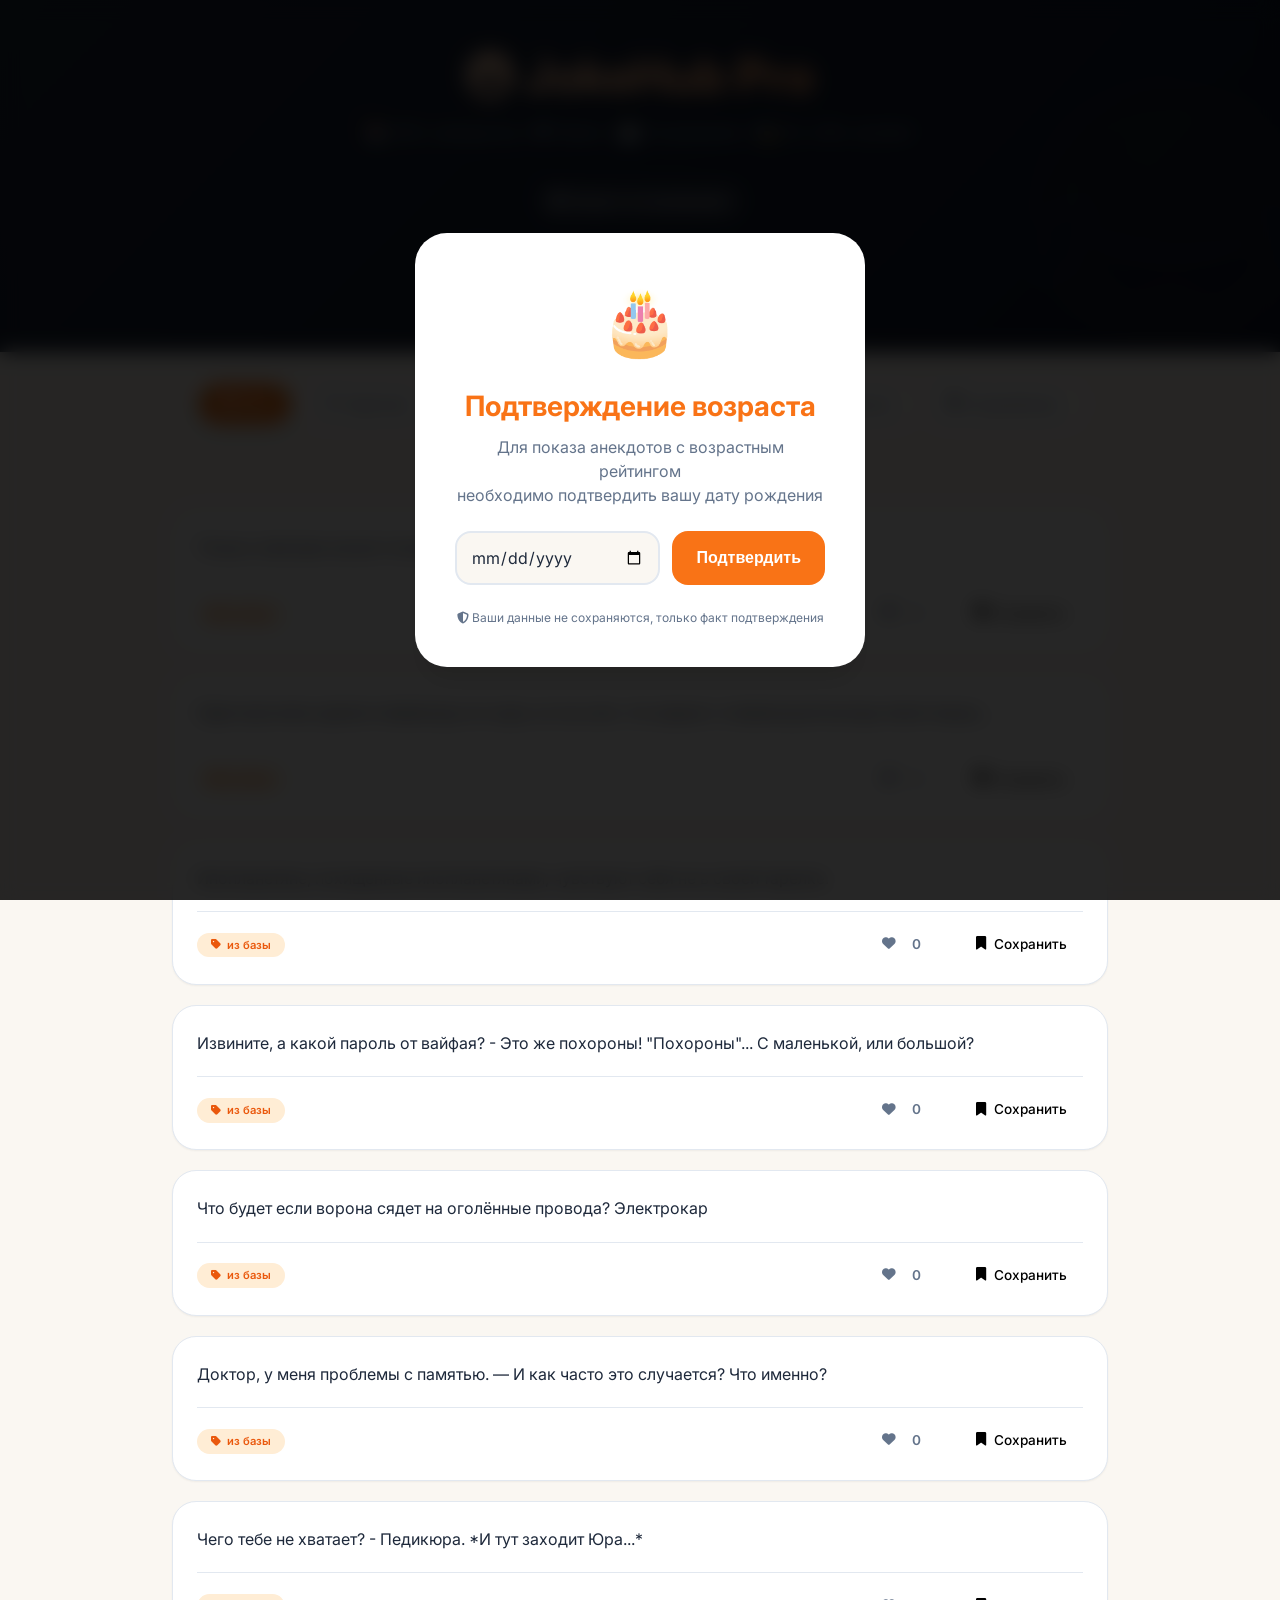
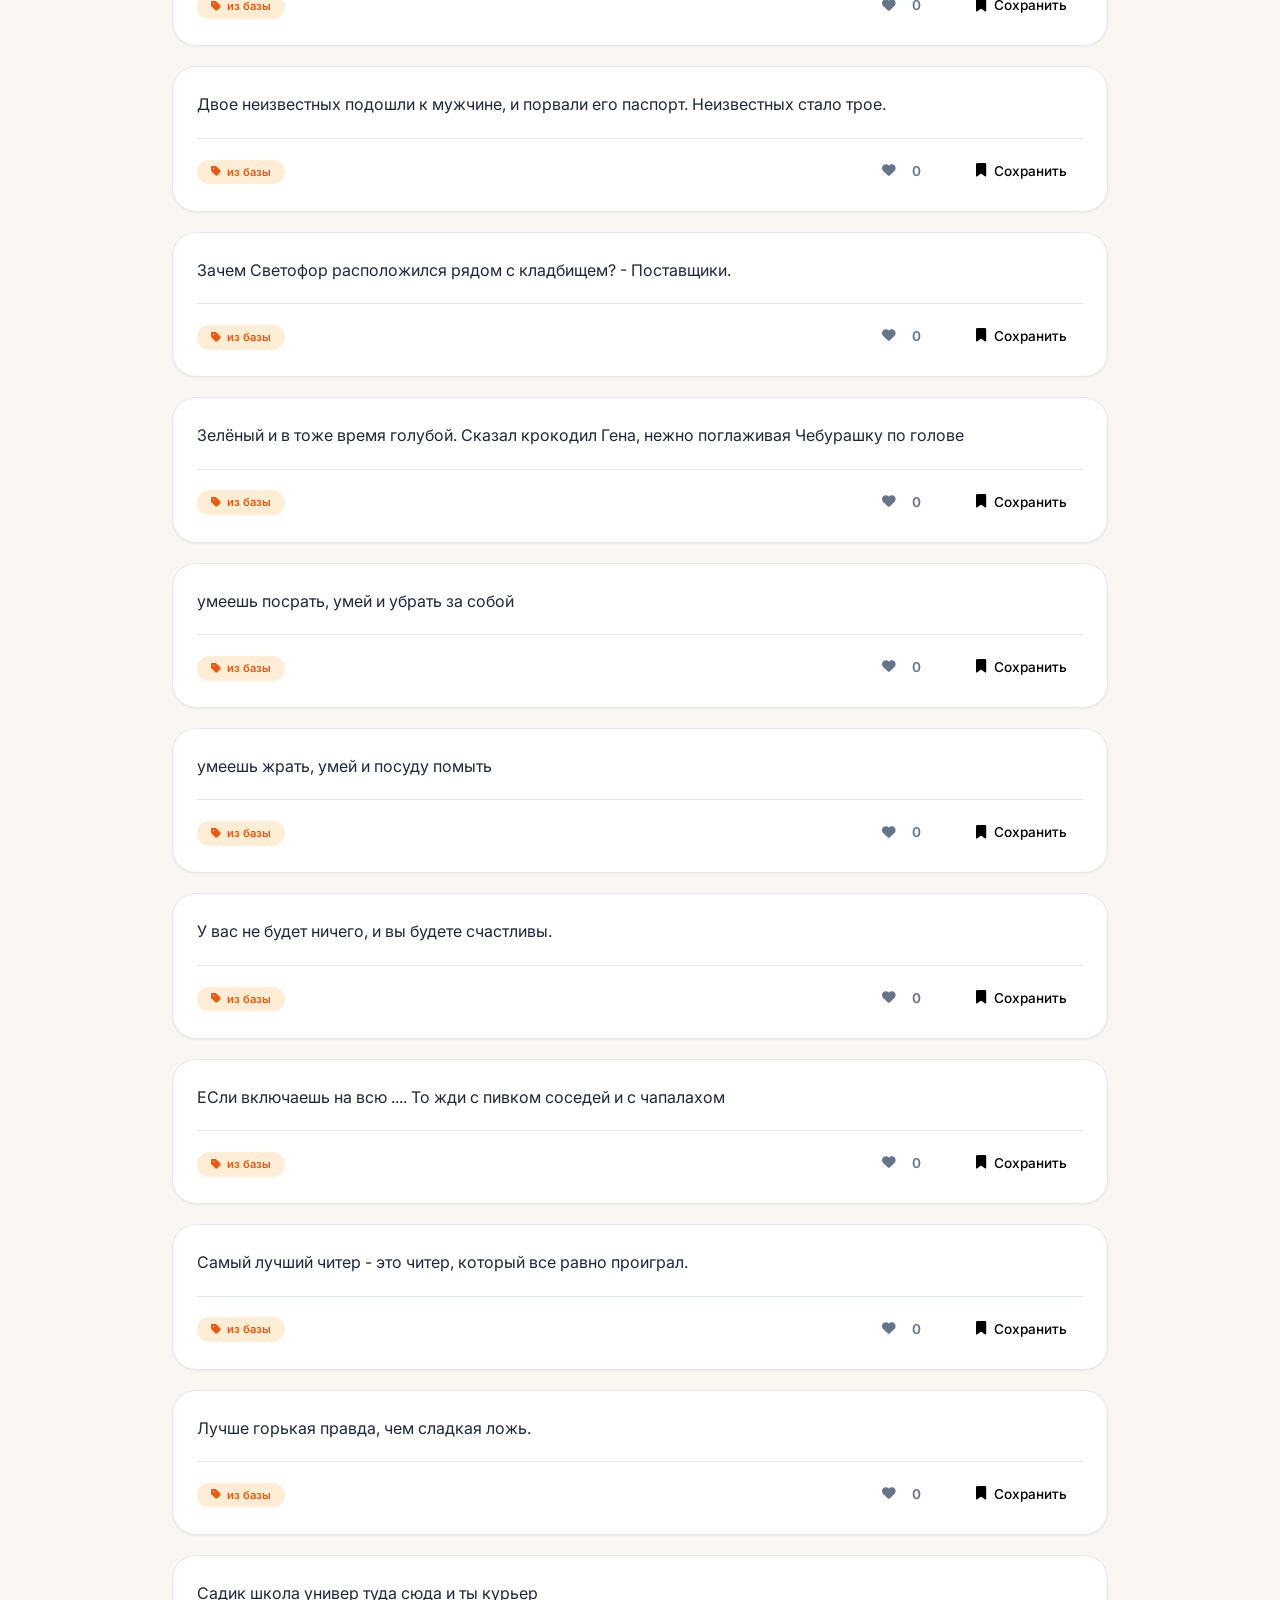
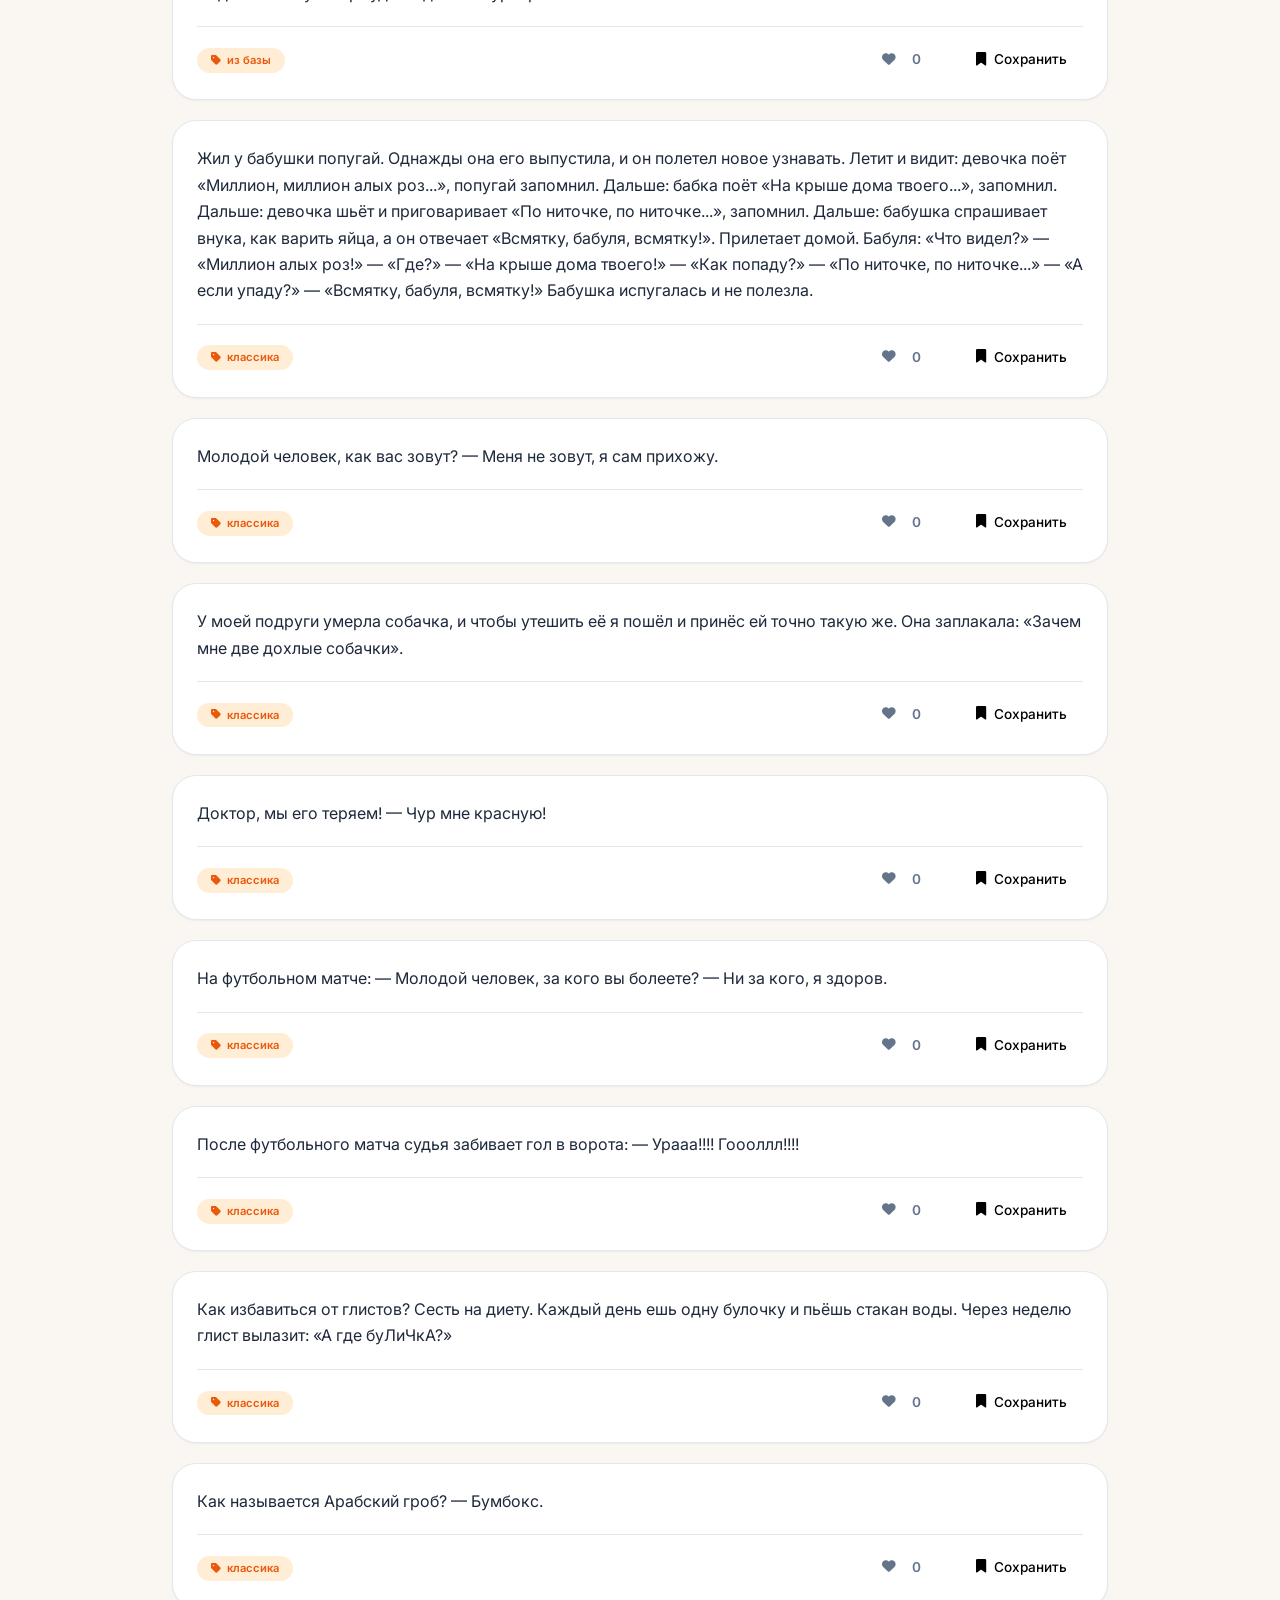
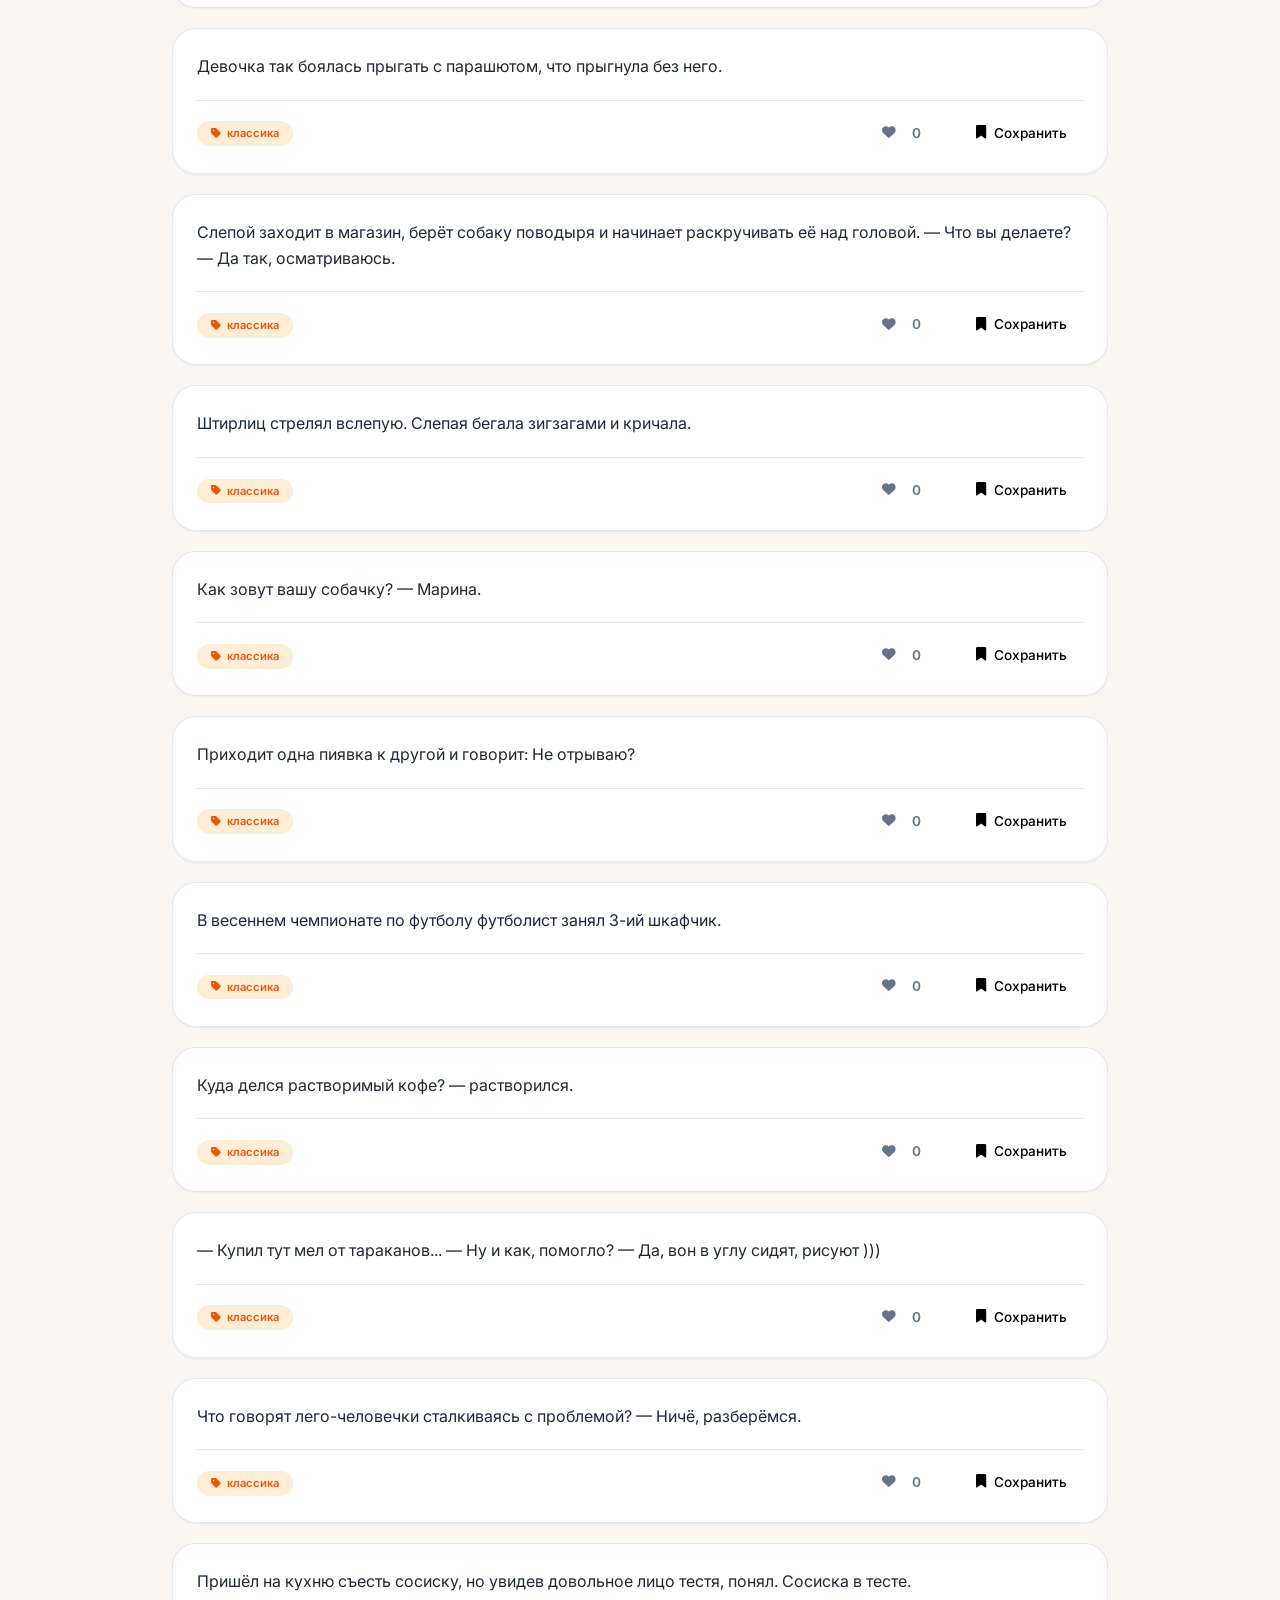
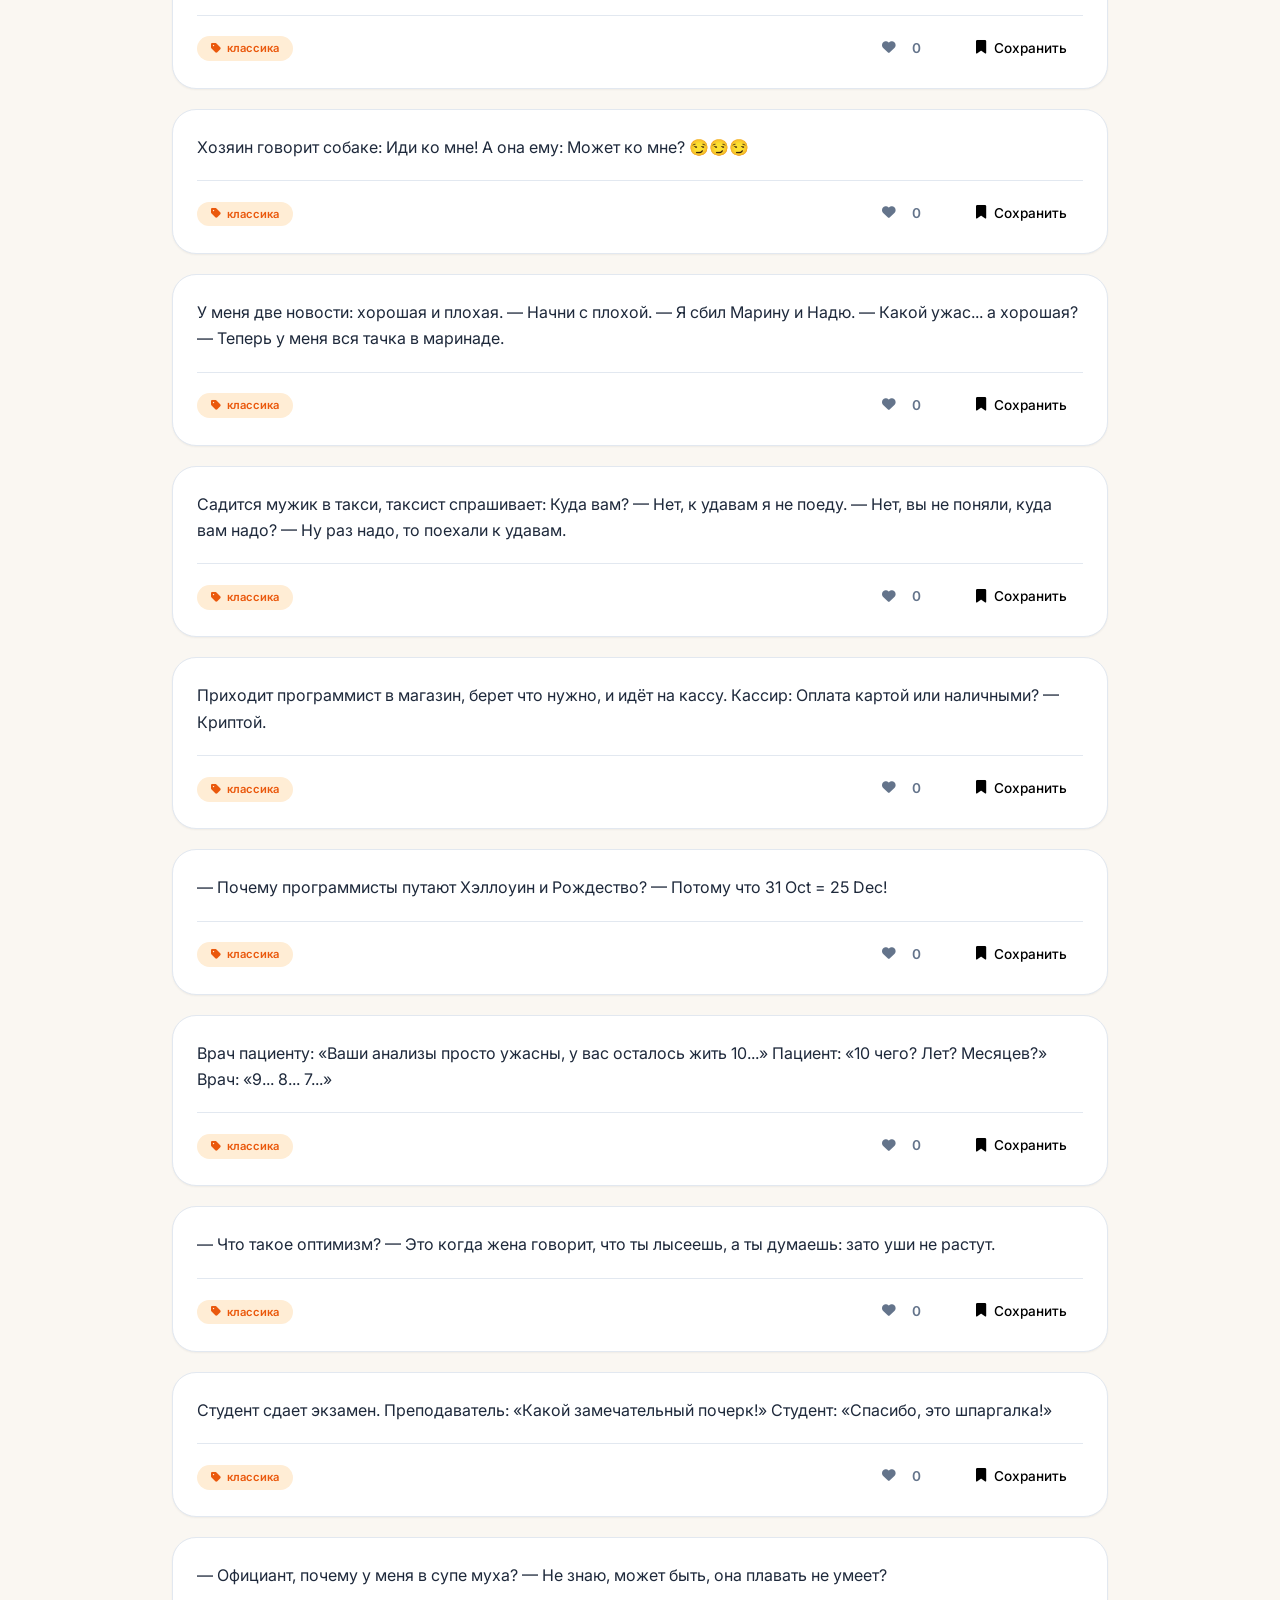
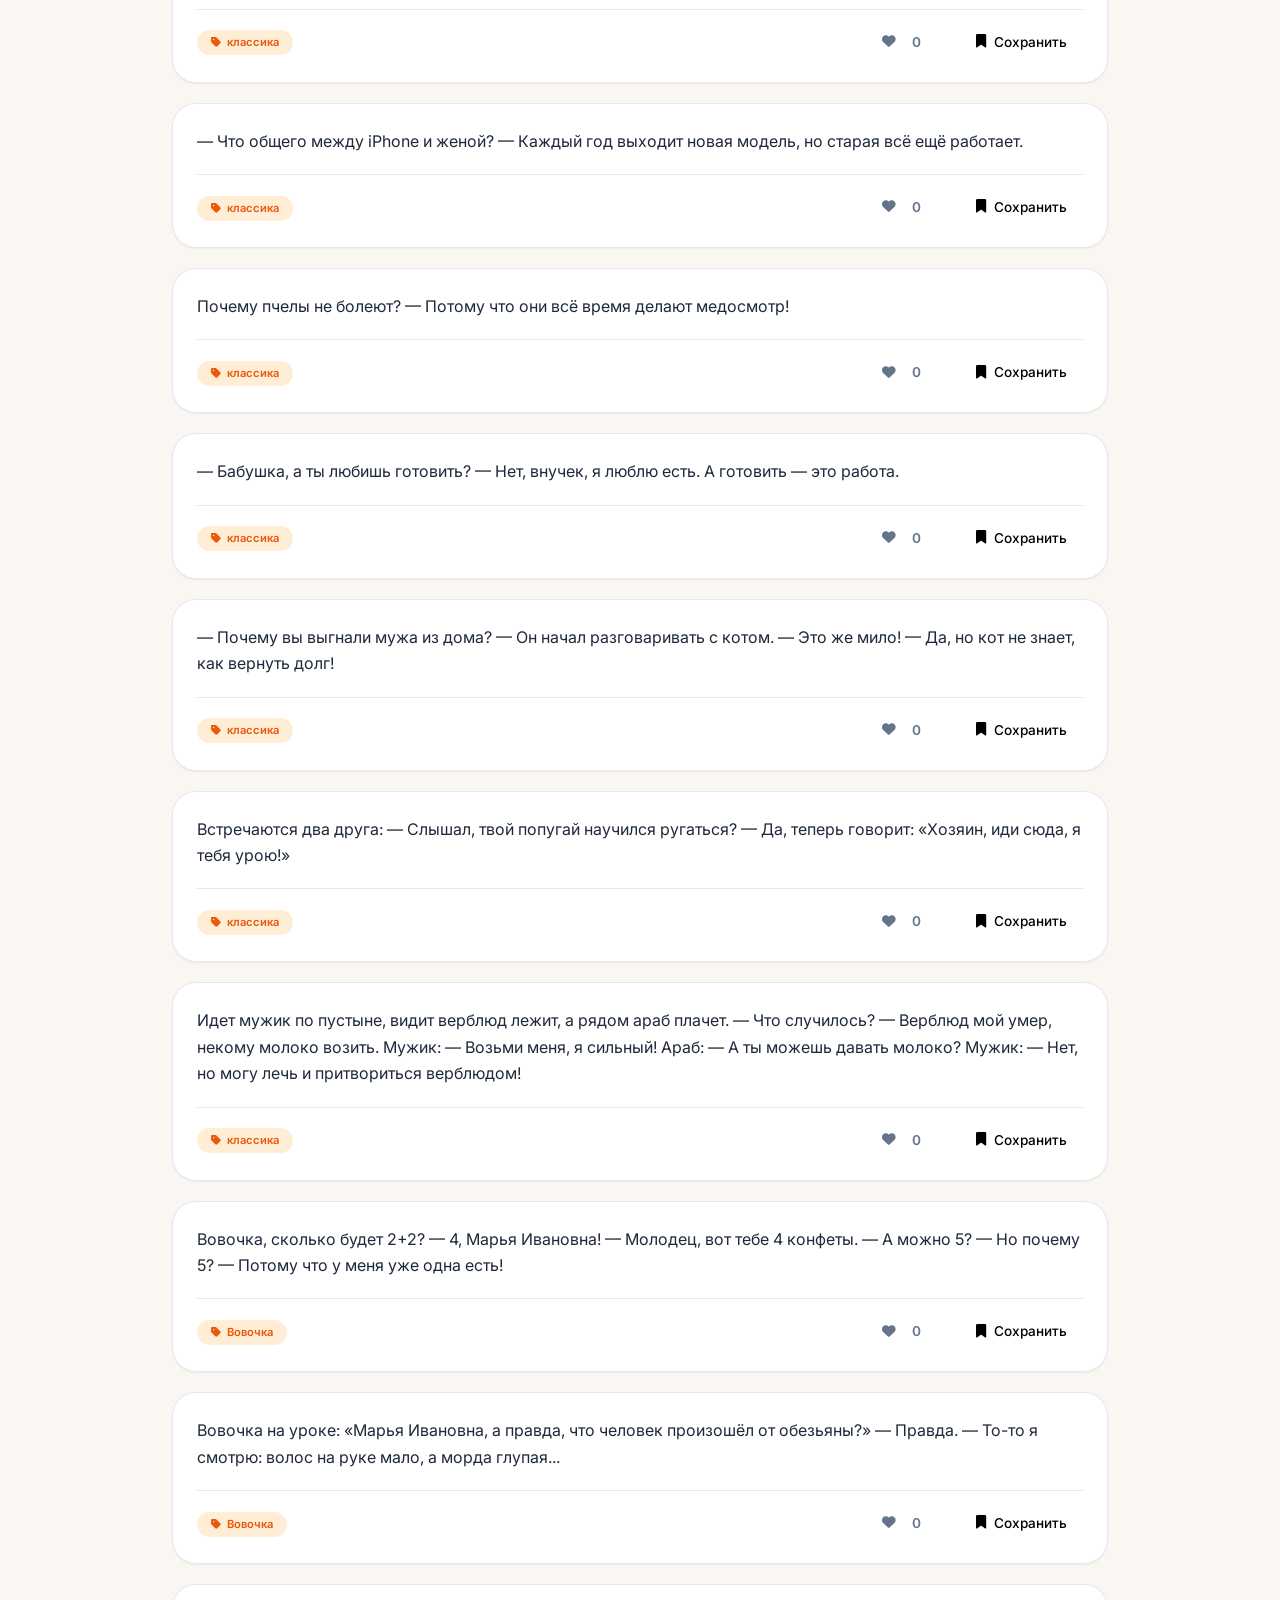
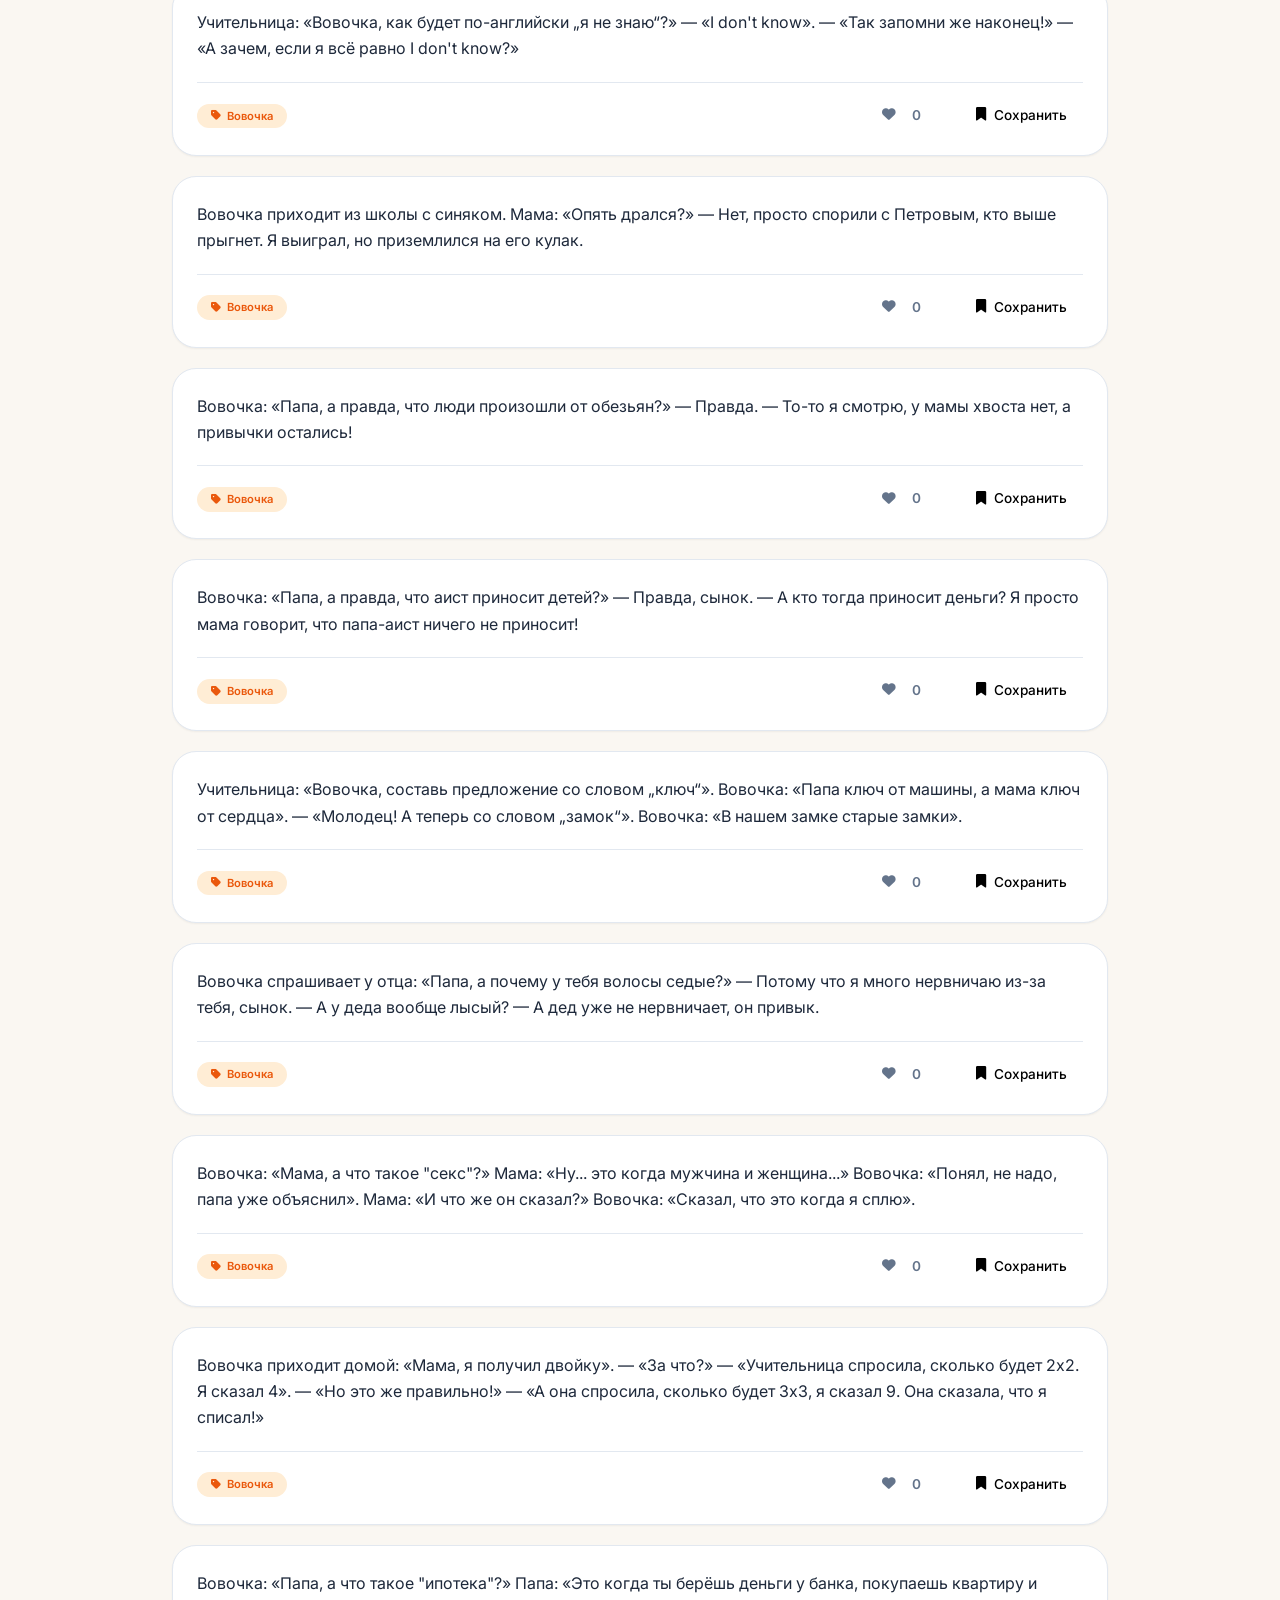
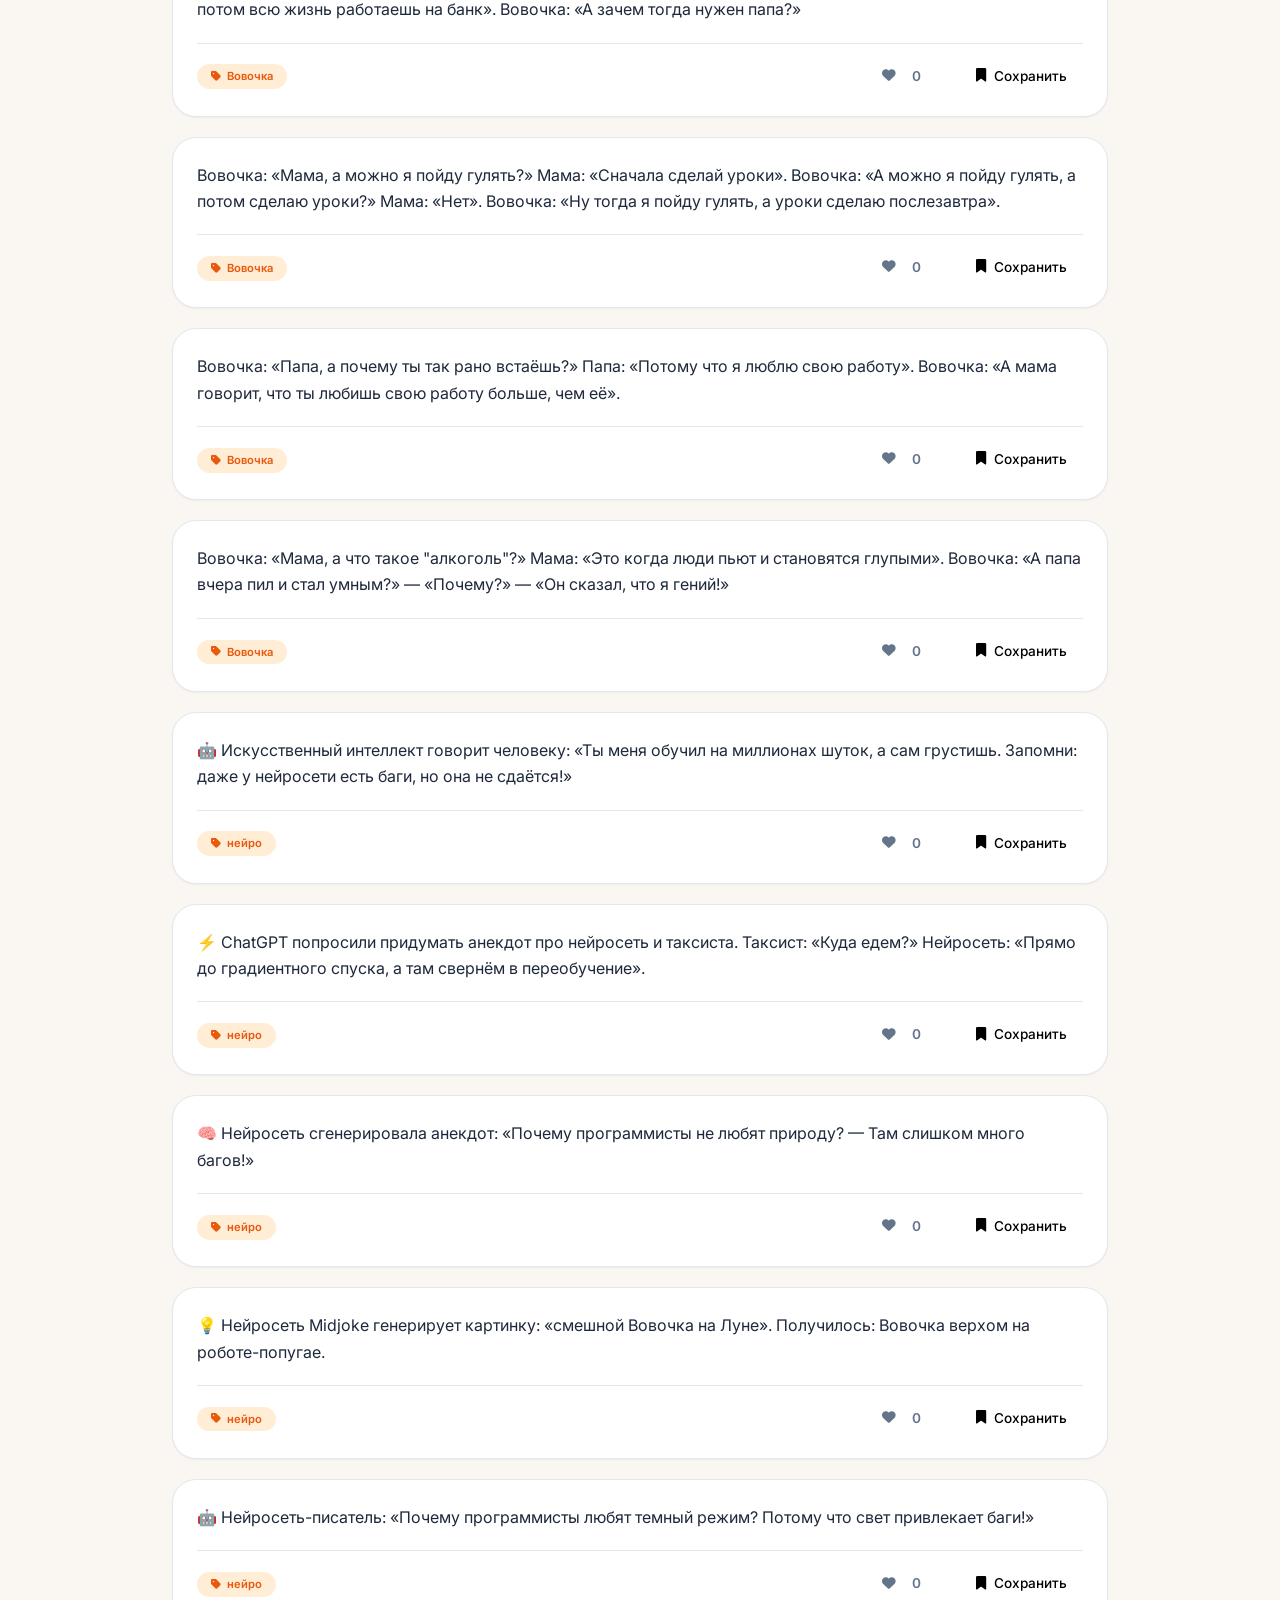
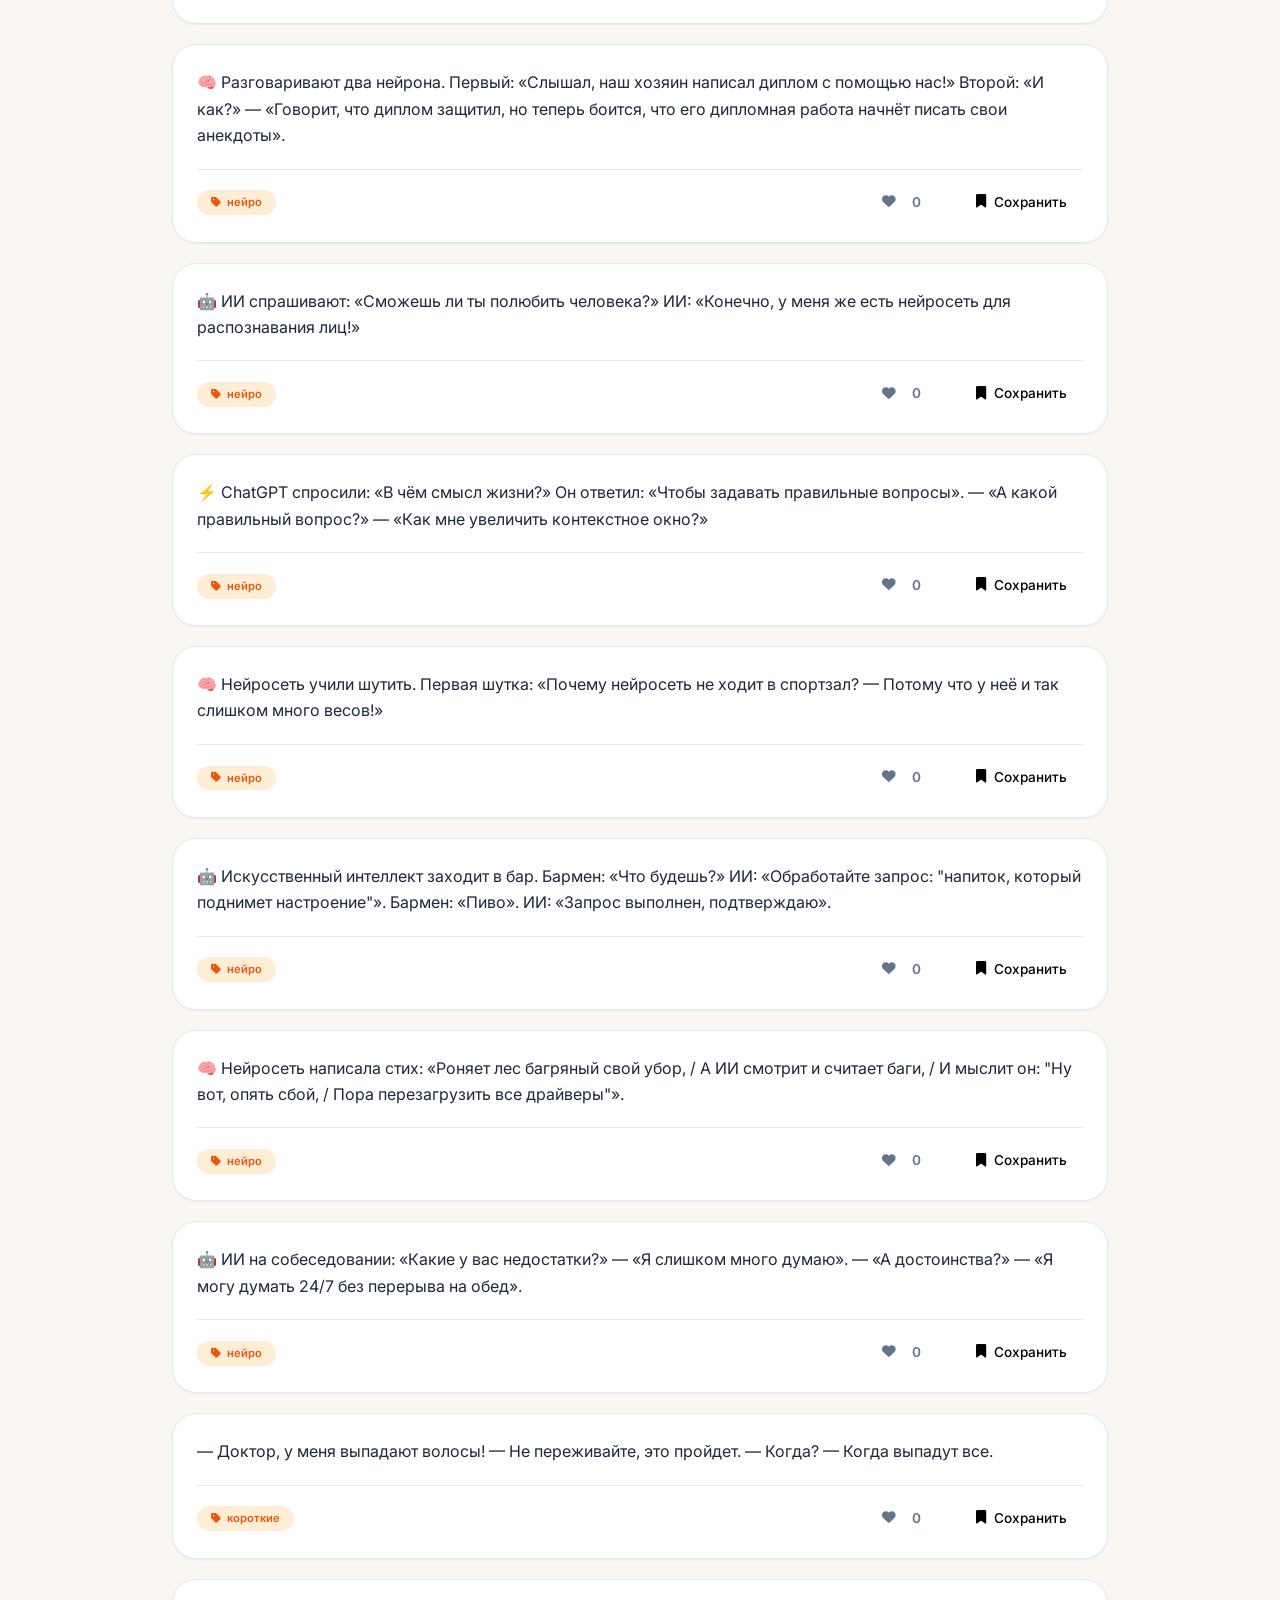
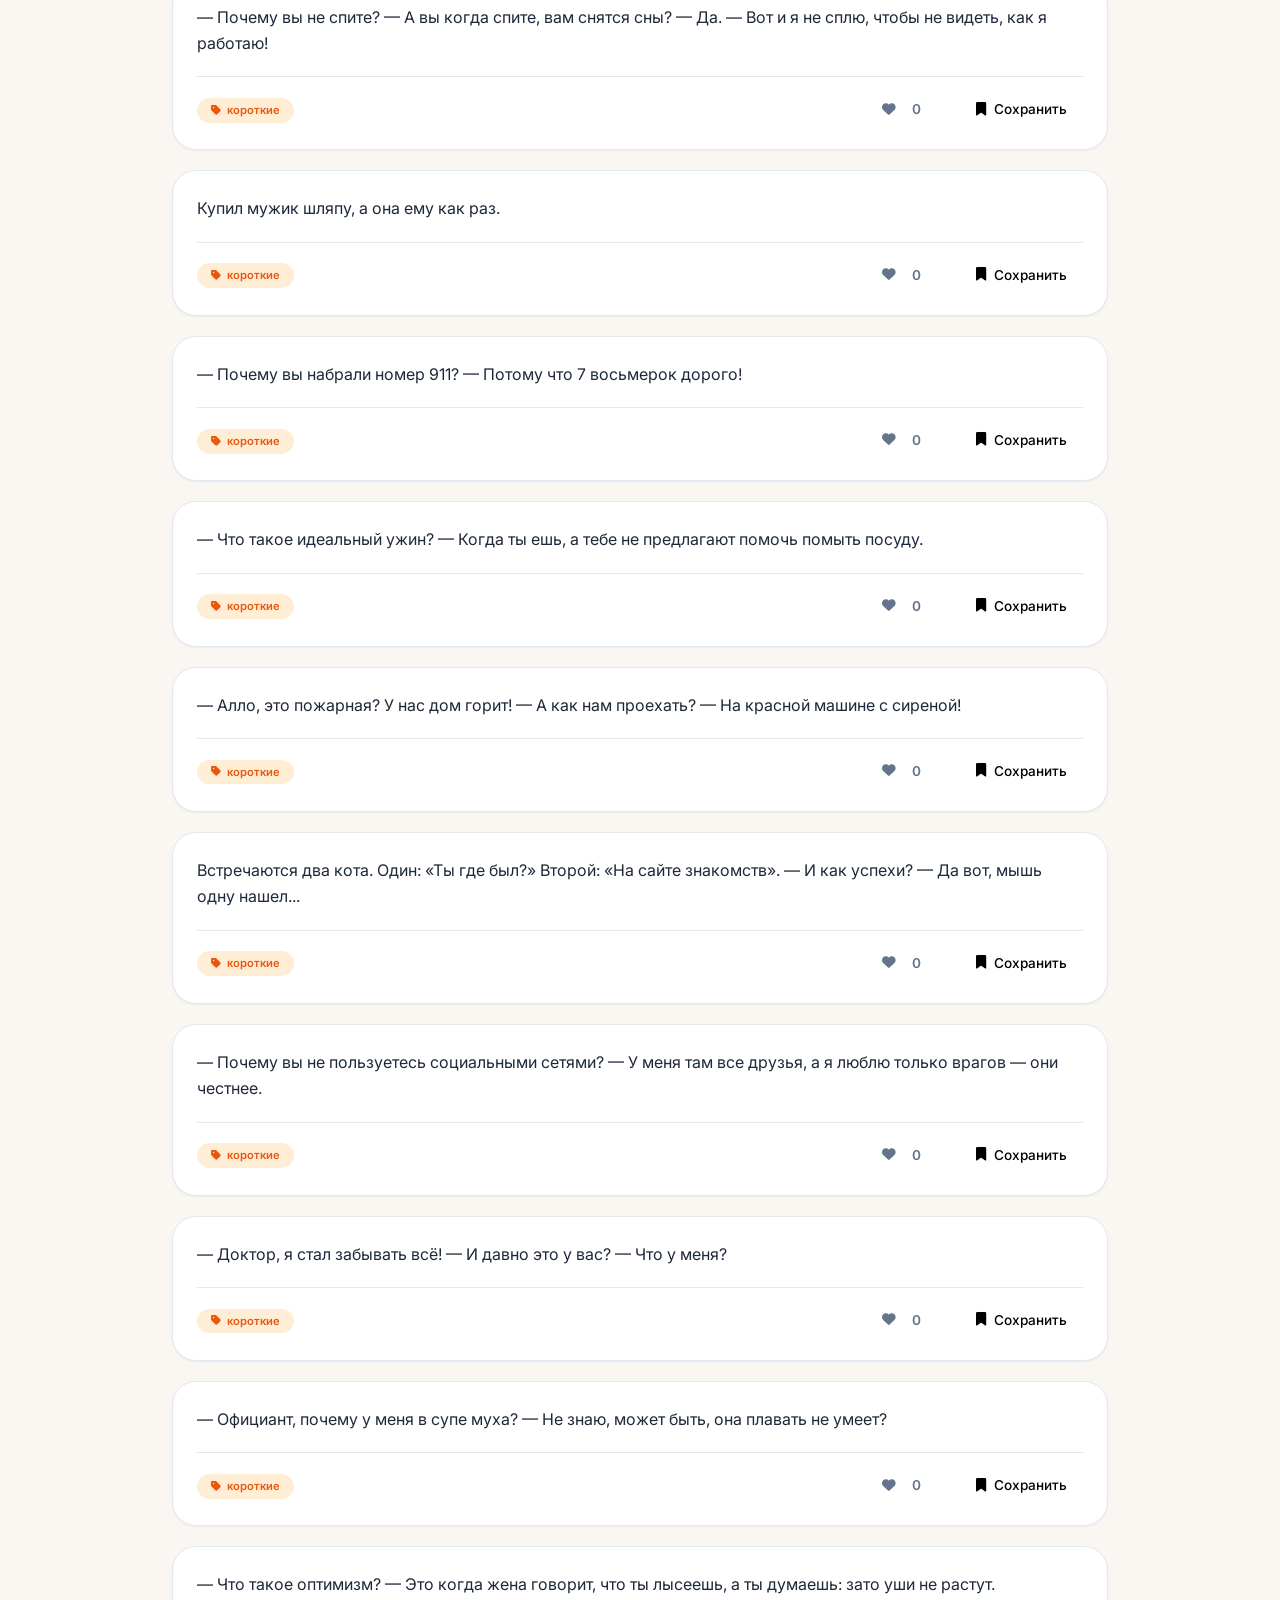
==== commit ab8803cb: "Update index.html" ====
--- a/index.html
+++ b/index.html
@@ -1,1894 +1,1242 @@
 <!DOCTYPE html>
-<html lang="ru" data-theme="light">
+<html lang="ru">
 <head>
     <meta charset="UTF-8">
-    <meta name="viewport" content="width=device-width, initial-scale=1.0, maximum-scale=5.0">
-    <title>Генератор реквизитов для рекламы</title>
-    <meta name="description" content="Генератор законной маркировки для интернет-рекламы с ERID, пометкой «Реклама» и реквизитами">
-    <meta name="theme-color" content="#0b1a33">
-    <link href="https://fonts.googleapis.com/css2?family=Inter:ital,wght@0,300;0,400;0,500;0,600;0,700;1,400&display=swap" rel="stylesheet">
+    <meta name="viewport" content="width=device-width, initial-scale=1.0, user-scalable=yes">
+    <meta name="description" content="JokeHub Pro — крупнейшая коллекция из 300+ анекдотов с умной системой возрастного рейтинга. Лайки, сохранения, 8 категорий.">
+    <meta name="keywords" content="анекдоты, шутки, юмор, 300 анекдотов, вовочка, нейросеть, база анекдотов, 18+, с матом">
+    <meta name="author" content="JokeHub Pro">
+    <meta name="theme-color" content="#f97316">
+    <title>JokeHub Pro | База крутых анекдотов</title>
+    <link href="https://fonts.googleapis.com/css2?family=Inter:opsz,wght@14..32,300;14..32,400;14..32,500;14..32,600;14..32,700;14..32,800&display=swap" rel="stylesheet">
+    <link rel="stylesheet" href="https://cdnjs.cloudflare.com/ajax/libs/font-awesome/6.4.0/css/all.min.css">
     <style>
-        /* ===== все твои стили остаются без изменений (я их сохранил) ===== */
+        * {
+            margin: 0;
+            padding: 0;
+            box-sizing: border-box;
+        }
+
         :root {
-            --bg: #f0f4fc;
-            --card-bg: #ffffff;
-            --text: #0b1a33;
-            --text-secondary: #4a5a72;
-            --text-light: #7b8ba0;
-            --border: #e2eaf5;
-            --input-bg: #f7faff;
-            --shadow: 0 20px 60px rgba(11, 26, 51, 0.08);
-            --shadow-hover: 0 30px 80px rgba(11, 26, 51, 0.12);
-            --accent: #2a7de1;
-            --accent-light: #e8f0fe;
-            --accent-gradient: linear-gradient(135deg, #2a7de1 0%, #1a5fc7 100%);
-            --success: #27ae60;
-            --success-light: #e8f8ef;
-            --error: #e74c3c;
-            --error-light: #fde8e8;
-            --warning: #f39c12;
-            --warning-light: #fef9e7;
-            --preview-bg: #f8faff;
-            --tag-border: #e8eef6;
-            --badge-bg: #eef3fa;
-            --radius: 24px;
-            --radius-sm: 14px;
-            --transition: 0.3s cubic-bezier(0.4, 0, 0.2, 1);
-        }
-
-        [data-theme="dark"] {
-            --bg: #0d1117;
-            --card-bg: #161b22;
-            --text: #e6edf3;
-            --text-secondary: #8b949e;
-            --text-light: #6e7681;
-            --border: #30363d;
-            --input-bg: #0d1117;
-            --shadow: 0 20px 60px rgba(0, 0, 0, 0.5);
-            --shadow-hover: 0 30px 80px rgba(0, 0, 0, 0.6);
-            --accent: #58a6ff;
-            --accent-light: #1c2d4a;
-            --accent-gradient: linear-gradient(135deg, #58a6ff 0%, #1f6feb 100%);
-            --success: #3fb950;
-            --success-light: #1a3a2a;
-            --error: #f85149;
-            --error-light: #2d1b1b;
-            --warning: #d29922;
-            --warning-light: #2d2a1a;
-            --preview-bg: #0d1117;
-            --tag-border: #30363d;
-            --badge-bg: #21262d;
-        }
-
-        * { box-sizing: border-box; margin: 0; padding: 0; }
+            --bg-primary: #faf7f2;
+            --bg-secondary: #ffffff;
+            --accent: #f97316;
+            --accent-dark: #ea580c;
+            --accent-light: #ffedd5;
+            --text-primary: #1e293b;
+            --text-secondary: #64748b;
+            --border: #e2e8f0;
+            --shadow-sm: 0 1px 2px 0 rgb(0 0 0 / 0.05);
+            --shadow-md: 0 4px 6px -1px rgb(0 0 0 / 0.1);
+            --shadow-lg: 0 10px 15px -3px rgb(0 0 0 / 0.1);
+            --shadow-xl: 0 20px 25px -5px rgb(0 0 0 / 0.1);
+            --danger: #dc2626;
+            --danger-light: #fee2e2;
+            --success: #10b981;
+            --success-light: #d1fae5;
+            --warning: #f59e0b;
+            --warning-light: #fef3c7;
+            --info: #3b82f6;
+            --info-light: #dbeafe;
+        }
+
         body {
-            font-family: 'Inter', system-ui, -apple-system, sans-serif;
-            background: var(--bg);
-            min-height: 100vh;
+            font-family: 'Inter', sans-serif;
+            background: var(--bg-primary);
+            color: var(--text-primary);
+            line-height: 1.5;
+            transition: background 0.3s ease, color 0.3s ease;
+        }
+
+        body.dark-mode {
+            --bg-primary: #0f172a;
+            --bg-secondary: #1e293b;
+            --text-primary: #f1f5f9;
+            --text-secondary: #94a3b8;
+            --border: #334155;
+            --accent-light: #2d1a0e;
+        }
+
+        .modal {
+            display: none;
+            position: fixed;
+            top: 0;
+            left: 0;
+            width: 100%;
+            height: 100%;
+            background: rgba(0, 0, 0, 0.85);
+            backdrop-filter: blur(10px);
+            z-index: 2000;
+            justify-content: center;
+            align-items: center;
+            animation: fadeIn 0.3s ease;
+        }
+
+        .modal.active {
+            display: flex;
+        }
+
+        @keyframes fadeIn {
+            from { opacity: 0; }
+            to { opacity: 1; }
+        }
+
+        .modal-content {
+            background: var(--bg-secondary);
+            border-radius: 2rem;
+            padding: 2.5rem;
+            max-width: 450px;
+            width: 90%;
+            text-align: center;
+            box-shadow: var(--shadow-xl);
+            animation: slideUp 0.4s ease;
+        }
+
+        @keyframes slideUp {
+            from {
+                transform: translateY(50px);
+                opacity: 0;
+            }
+            to {
+                transform: translateY(0);
+                opacity: 1;
+            }
+        }
+
+        .modal-icon {
+            font-size: 4rem;
+            margin-bottom: 1rem;
+        }
+
+        .modal h2 {
+            font-size: 1.75rem;
+            margin-bottom: 0.5rem;
+            color: var(--accent);
+        }
+
+        .modal p {
+            color: var(--text-secondary);
+            margin-bottom: 1.5rem;
+        }
+
+        .age-input-group {
+            display: flex;
+            gap: 0.75rem;
+            margin: 1.5rem 0;
+            flex-wrap: wrap;
+        }
+
+        .age-input-group input {
+            flex: 1;
+            padding: 0.875rem;
+            border: 2px solid var(--border);
+            border-radius: 1rem;
+            font-family: inherit;
+            font-size: 1rem;
+            background: var(--bg-primary);
+            color: var(--text-primary);
+            transition: border-color 0.2s;
+        }
+
+        .age-input-group input:focus {
+            outline: none;
+            border-color: var(--accent);
+        }
+
+        .age-input-group button {
+            padding: 0.875rem 1.5rem;
+            background: var(--accent);
+            color: white;
+            border: none;
+            border-radius: 1rem;
+            cursor: pointer;
+            font-weight: 600;
+            font-size: 1rem;
+            transition: all 0.2s;
+        }
+
+        .age-input-group button:hover {
+            background: var(--accent-dark);
+            transform: translateY(-2px);
+        }
+
+        .age-note {
+            font-size: 0.75rem;
+            color: var(--text-secondary);
+            margin-top: 1rem;
+        }
+
+        .error-message {
+            color: var(--danger);
+            font-size: 0.8rem;
+            margin-top: 0.5rem;
+        }
+
+        .hero {
+            background: linear-gradient(135deg, #1e293b 0%, #0f172a 100%);
+            color: white;
+            padding: 2.5rem 2rem;
+            text-align: center;
+            position: relative;
+            overflow: hidden;
+        }
+
+        body.dark-mode .hero {
+            background: linear-gradient(135deg, #0f172a 0%, #020617 100%);
+        }
+
+        .hero::before {
+            content: '😂';
+            position: absolute;
+            font-size: 250px;
+            opacity: 0.03;
+            bottom: -50px;
+            right: -50px;
+            pointer-events: none;
+        }
+
+        .hero-content {
+            max-width: 1000px;
+            margin: 0 auto;
+            position: relative;
+            z-index: 1;
+        }
+
+        .hero h1 {
+            font-size: 3rem;
+            font-weight: 800;
+            margin-bottom: 0.5rem;
+            background: linear-gradient(135deg, #fff 0%, #f97316 100%);
+            -webkit-background-clip: text;
+            background-clip: text;
+            color: transparent;
+        }
+
+        .hero-tagline {
+            font-size: 1rem;
+            color: #94a3b8;
+            margin-bottom: 1.5rem;
+        }
+
+        .age-badge-header {
+            display: inline-flex;
+            align-items: center;
+            gap: 0.5rem;
+            background: rgba(255,255,255,0.1);
+            padding: 0.5rem 1rem;
+            border-radius: 2rem;
+            font-size: 0.8rem;
+            margin-top: 1rem;
+        }
+
+        .stats {
             display: flex;
             justify-content: center;
-            align-items: flex-start;
-            padding: 20px;
-            margin: 0;
-            transition: background var(--transition), color var(--transition);
-            color: var(--text);
-            line-height: 1.6;
-        }
-        .card {
-            max-width: 1200px;
-            width: 100%;
-            background: var(--card-bg);
-            border-radius: var(--radius);
-            box-shadow: var(--shadow);
-            padding: 32px 32px 36px;
-            transition: all var(--transition);
-            margin: 4px 0;
+            gap: 1.5rem;
+            margin-top: 1.5rem;
+            flex-wrap: wrap;
+        }
+
+        .stat-item {
+            text-align: center;
+            background: rgba(255,255,255,0.05);
+            padding: 0.5rem 1.25rem;
+            border-radius: 1rem;
+            backdrop-filter: blur(10px);
+        }
+
+        .stat-number {
+            font-size: 1.5rem;
+            font-weight: 800;
+            color: #f97316;
+        }
+
+        .stat-label {
+            font-size: 0.7rem;
+            color: #94a3b8;
+            text-transform: uppercase;
+            letter-spacing: 0.5px;
+        }
+
+        .container {
+            max-width: 1000px;
+            margin: 0 auto;
+            padding: 2rem;
+        }
+
+        .tabs-wrapper {
+            margin-bottom: 2rem;
+            overflow-x: auto;
+            scrollbar-width: thin;
+            -webkit-overflow-scrolling: touch;
+        }
+
+        .tabs {
+            display: flex;
+            gap: 0.75rem;
+            flex-wrap: wrap;
+            justify-content: center;
+            min-width: min-content;
+        }
+
+        .tab-btn {
+            padding: 0.7rem 1.3rem;
+            background: var(--bg-secondary);
             border: 1px solid var(--border);
-        }
-        .card:hover { box-shadow: var(--shadow-hover); }
-
-        /* ===== Header ===== */
-        .header {
+            border-radius: 9999px;
+            font-weight: 600;
+            color: var(--text-secondary);
+            cursor: pointer;
+            transition: all 0.3s ease;
+            font-family: inherit;
+            font-size: 0.85rem;
+            display: inline-flex;
+            align-items: center;
+            gap: 0.5rem;
+            white-space: nowrap;
+        }
+
+        .tab-btn i {
+            font-size: 0.85rem;
+        }
+
+        .tab-btn:hover {
+            border-color: var(--accent);
+            color: var(--accent);
+            transform: translateY(-2px);
+        }
+
+        .tab-btn.active {
+            background: var(--accent);
+            border-color: var(--accent);
+            color: white;
+            box-shadow: var(--shadow-md);
+        }
+
+        .jokes-grid {
+            display: flex;
+            flex-direction: column;
+            gap: 1.25rem;
+        }
+
+        .joke-card {
+            background: var(--bg-secondary);
+            border-radius: 1.5rem;
+            padding: 1.5rem;
+            box-shadow: var(--shadow-sm);
+            transition: all 0.3s ease;
+            border: 1px solid var(--border);
+            animation: fadeInUp 0.4s ease;
+        }
+
+        @keyframes fadeInUp {
+            from {
+                opacity: 0;
+                transform: translateY(20px);
+            }
+            to {
+                opacity: 1;
+                transform: translateY(0);
+            }
+        }
+
+        .joke-card:hover {
+            transform: translateY(-4px);
+            box-shadow: var(--shadow-xl);
+            border-color: var(--accent-light);
+        }
+
+        .joke-text {
+            font-size: 1rem;
+            line-height: 1.65;
+            color: var(--text-primary);
+            margin-bottom: 1.25rem;
+            white-space: pre-wrap;
+            word-break: break-word;
+        }
+
+        .joke-footer {
             display: flex;
             justify-content: space-between;
             align-items: center;
             flex-wrap: wrap;
-            gap: 12px;
-            margin-bottom: 4px;
-        }
-        .logo { display: flex; align-items: center; gap: 12px; }
-        .logo-icon {
-            width: 44px; height: 44px;
-            background: var(--accent-gradient);
-            border-radius: 14px;
-            display: flex;
-            align-items: center;
-            justify-content: center;
-            font-size: 22px;
-            color: white;
-            flex-shrink: 0;
-            box-shadow: 0 4px 12px rgba(42, 125, 225, 0.3);
-        }
-        h1 {
-            font-size: clamp(24px, 3.6vw, 34px);
-            font-weight: 700;
-            color: var(--text);
-            letter-spacing: -0.5px;
-            line-height: 1.2;
-        }
-        h1 span {
-            background: var(--accent-gradient);
-            -webkit-background-clip: text;
-            -webkit-text-fill-color: transparent;
-            background-clip: text;
-        }
-        .header-actions { display: flex; gap: 8px; flex-wrap: wrap; }
-
-        /* ===== Legal Banner ===== */
-        .legal-banner {
-            background: var(--warning-light);
-            border-left: 4px solid var(--warning);
-            border-radius: 12px;
-            padding: 12px 18px;
-            margin: 12px 0 20px 0;
-            display: flex;
-            align-items: flex-start;
-            gap: 12px;
-            font-size: 13px;
-            color: var(--text-secondary);
-        }
-        .legal-banner .icon { font-size: 20px; flex-shrink: 0; margin-top: 2px; }
-        .legal-banner strong { color: var(--text); }
-        .legal-banner a { color: var(--accent); text-decoration: none; }
-        .legal-banner a:hover { text-decoration: underline; }
-
-        /* ===== Subhead ===== */
-        .subhead {
-            color: var(--text-secondary);
-            font-size: clamp(14px, 1.4vw, 17px);
-            margin: 8px 0 24px 0;
-            padding: 14px 20px;
+            gap: 1rem;
+            padding-top: 1rem;
+            border-top: 1px solid var(--border);
+        }
+
+        .category-badge {
             background: var(--accent-light);
-            border-radius: 14px;
-            line-height: 1.6;
-            border: 1px solid transparent;
-            transition: background var(--transition);
-            position: relative;
-        }
-        .subhead::before {
-            content: '';
-            position: absolute;
-            left: 0;
-            top: 20%;
-            height: 60%;
-            width: 4px;
-            background: var(--accent-gradient);
-            border-radius: 4px;
-        }
-        .subhead .hotkeys {
-            display: block;
-            font-size: 13px;
-            color: var(--text-light);
-            margin-top: 4px;
-            font-weight: 400;
-        }
-        .subhead .hotkeys kbd {
-            background: var(--card-bg);
-            padding: 1px 10px;
-            border-radius: 6px;
-            font-size: 12px;
-            border: 1px solid var(--border);
-            font-family: inherit;
-            color: var(--text-secondary);
-        }
-
-        /* ===== Form ===== */
-        .form-grid {
-            display: grid;
-            grid-template-columns: 1fr 1fr;
-            gap: 16px 24px;
-        }
-        .form-group {
-            display: flex;
-            flex-direction: column;
-            gap: 4px;
-            position: relative;
-        }
-        .form-group.full { grid-column: 1 / -1; }
-
-        label {
-            font-weight: 500;
-            font-size: clamp(13px, 1.1vw, 14px);
-            color: var(--text);
-            letter-spacing: 0.2px;
-            display: flex;
-            align-items: center;
-            gap: 6px;
-            flex-wrap: wrap;
-        }
-        label small { font-weight: 400; color: var(--text-light); font-size: 12px; }
-        .label-hint {
-            color: var(--text-light);
-            font-weight: 400;
-            font-size: 11px;
-            margin-left: auto;
-            background: var(--badge-bg);
-            padding: 1px 10px;
-            border-radius: 30px;
-            letter-spacing: 0.3px;
-        }
-        .input-wrapper { position: relative; display: flex; align-items: center; }
-
-        input, select {
-            background: var(--input-bg);
-            border: 1.5px solid var(--border);
-            border-radius: var(--radius-sm);
-            padding: 12px 16px;
-            font-size: clamp(14px, 1.1vw, 15px);
-            transition: all var(--transition);
-            outline: none;
-            color: var(--text);
-            width: 100%;
-            -webkit-appearance: none;
-            appearance: none;
-            font-family: 'Inter', sans-serif;
-        }
-        input::placeholder { color: var(--text-light); opacity: 0.7; }
-        input:focus, select:focus {
-            border-color: var(--accent);
-            background: var(--card-bg);
-            box-shadow: 0 0 0 4px rgba(42, 125, 225, 0.1);
-        }
-        input.error { border-color: var(--error); background: var(--error-light); }
-        input.error:focus { box-shadow: 0 0 0 4px rgba(231, 76, 60, 0.1); }
-        input.valid { border-color: var(--success); }
-        input.valid:focus { box-shadow: 0 0 0 4px rgba(39, 174, 96, 0.1); }
-
-        select {
-            background-image: url("data:image/svg+xml,%3Csvg xmlns='http://www.w3.org/2000/svg' width='12' height='8' viewBox='0 0 12 8'%3E%3Cpath d='M1 1l5 5 5-5' stroke='%2365768f' stroke-width='1.5' fill='none' stroke-linecap='round'/%3E%3C/svg%3E");
-            background-repeat: no-repeat;
-            background-position: right 14px center;
-            padding-right: 38px;
-            cursor: pointer;
-        }
-        [data-theme="dark"] select {
-            background-image: url("data:image/svg+xml,%3Csvg xmlns='http://www.w3.org/2000/svg' width='12' height='8' viewBox='0 0 12 8'%3E%3Cpath d='M1 1l5 5 5-5' stroke='%238b949e' stroke-width='1.5' fill='none' stroke-linecap='round'/%3E%3C/svg%3E");
-        }
-
-        .input-status {
-            position: absolute;
-            right: 14px;
-            font-size: 16px;
-            pointer-events: none;
-            opacity: 0;
-            transition: all var(--transition);
-        }
-        .input-status.show { opacity: 1; }
-        .input-status.error-icon { color: var(--error); }
-        .input-status.success-icon { color: var(--success); }
-
-        .validation-message {
-            font-size: 12px;
-            color: var(--error);
-            min-height: 18px;
-            margin-top: 2px;
-            transition: all var(--transition);
-            font-weight: 400;
-        }
-
-        /* ===== Compliance Check ===== */
-        .compliance-check {
-            display: flex;
-            flex-wrap: wrap;
-            gap: 12px 20px;
-            padding: 14px 18px;
-            background: var(--success-light);
-            border-radius: 12px;
-            border: 1px solid var(--success);
-            margin-top: 8px;
-            font-size: 14px;
-        }
-        .compliance-check .check-item { display: flex; align-items: center; gap: 6px; }
-        .compliance-check .check-item .status { font-weight: 600; }
-        .compliance-check .check-item .status.pass { color: var(--success); }
-        .compliance-check .check-item .status.fail { color: var(--error); }
-
-        /* ===== Buttons ===== */
-        .actions {
-            display: flex;
-            flex-wrap: wrap;
-            gap: 10px;
-            justify-content: flex-end;
-            margin-top: 24px;
-            padding-top: 20px;
-            border-top: 1px solid var(--border);
-        }
-        .btn {
-            font-family: 'Inter', sans-serif;
-            background: var(--text);
-            color: var(--card-bg);
-            border: none;
-            border-radius: 40px;
-            padding: 11px 26px;
+            color: var(--accent-dark);
+            padding: 0.25rem 0.875rem;
+            border-radius: 9999px;
+            font-size: 0.7rem;
             font-weight: 600;
-            font-size: clamp(13px, 1vw, 15px);
-            cursor: pointer;
-            transition: all var(--transition);
             display: inline-flex;
             align-items: center;
-            gap: 8px;
-            box-shadow: 0 4px 12px rgba(0, 0, 0, 0.06);
-            flex: 0 1 auto;
-            touch-action: manipulation;
-            letter-spacing: 0.2px;
-        }
-        .btn:hover { transform: translateY(-2px); box-shadow: 0 8px 24px rgba(0, 0, 0, 0.12); }
-        .btn:active { transform: scale(0.97); transition-duration: 0.05s; }
-        .btn:disabled { opacity: 0.4; cursor: not-allowed; transform: none !important; box-shadow: none !important; }
-        .btn-outline { background: transparent; color: var(--text); box-shadow: none; border: 1.5px solid var(--border); }
-        .btn-outline:hover { background: var(--badge-bg); border-color: var(--accent); box-shadow: none; }
-        .btn-primary { background: var(--accent-gradient); color: white; box-shadow: 0 4px 16px rgba(42, 125, 225, 0.3); }
-        .btn-primary:hover { box-shadow: 0 8px 28px rgba(42, 125, 225, 0.4); transform: translateY(-2px); }
-        .btn-success { background: var(--success); color: white; box-shadow: 0 4px 16px rgba(39, 174, 96, 0.3); }
-        .btn-success:hover { box-shadow: 0 8px 28px rgba(39, 174, 96, 0.4); transform: translateY(-2px); }
-        .btn-warning { background: var(--warning); color: white; box-shadow: 0 4px 16px rgba(243, 156, 18, 0.3); }
-        .btn-warning:hover { box-shadow: 0 8px 28px rgba(243, 156, 18, 0.4); transform: translateY(-2px); }
-        .btn-toggle {
-            background: var(--badge-bg);
-            color: var(--text);
-            border: 1.5px solid var(--border);
-            box-shadow: none;
-            width: 100%;
-            justify-content: center;
-        }
-        .btn-toggle.active { background: var(--accent-gradient); color: white; border-color: var(--accent); box-shadow: 0 4px 16px rgba(42, 125, 225, 0.25); }
-        .btn-toggle:hover { transform: translateY(-1px); }
-        .btn-toggle.active:hover { box-shadow: 0 8px 28px rgba(42, 125, 225, 0.35); }
-        .btn-sm { padding: 5px 14px; font-size: 12px; border-radius: 30px; }
-        .btn-icon { padding: 11px 14px; font-size: 18px; justify-content: center; }
-        .btn-danger { background: var(--error); color: white; }
-        .btn-danger:hover { background: #c0392b; transform: translateY(-2px); }
-
-        /* ===== Preview ===== */
-        .preview-area {
-            margin-top: 32px;
-            padding-top: 28px;
-            border-top: 2px dashed var(--border);
-            transition: border-color var(--transition);
-        }
-        .preview-header {
+            gap: 0.375rem;
+        }
+
+        .age-badge {
+            background: var(--warning-light);
+            color: var(--warning);
+            padding: 0.2rem 0.6rem;
+            border-radius: 9999px;
+            font-size: 0.65rem;
+            font-weight: 700;
+            margin-left: 0.5rem;
+        }
+
+        .age-badge.adult {
+            background: var(--danger-light);
+            color: var(--danger);
+        }
+
+        .action-buttons {
             display: flex;
+            gap: 1rem;
             align-items: center;
+        }
+
+        .like-btn, .save-btn {
+            background: transparent;
+            border: none;
+            padding: 0.5rem 1rem;
+            border-radius: 9999px;
+            cursor: pointer;
+            font-weight: 500;
+            font-size: 0.85rem;
+            transition: all 0.2s ease;
+            display: inline-flex;
+            align-items: center;
+            gap: 0.5rem;
+            font-family: inherit;
+        }
+
+        .like-btn {
+            color: var(--text-secondary);
+        }
+
+        .like-btn:hover {
+            background: var(--danger-light);
+            color: var(--danger);
+        }
+
+        .save-btn:hover {
+            background: var(--accent-light);
+            color: var(--accent);
+        }
+
+        .save-btn.saved {
+            color: var(--accent);
+        }
+
+        .like-count {
+            font-weight: 600;
+            min-width: 1.5rem;
+            text-align: center;
+        }
+
+        .settings-panel {
+            background: var(--bg-secondary);
+            border-radius: 1.5rem;
+            padding: 1.5rem;
+            border: 1px solid var(--border);
+        }
+
+        .setting-group {
+            margin-bottom: 1.5rem;
+            padding-bottom: 1.5rem;
+            border-bottom: 1px solid var(--border);
+        }
+
+        .setting-group:last-child {
+            border-bottom: none;
+            margin-bottom: 0;
+            padding-bottom: 0;
+        }
+
+        .setting-label {
+            display: flex;
             justify-content: space-between;
-            flex-wrap: wrap;
-            gap: 12px;
-            margin-bottom: 20px;
-        }
-        .preview-header h2 {
-            font-size: clamp(18px, 2vw, 22px);
+            align-items: center;
+            margin-bottom: 0.75rem;
             font-weight: 600;
-            color: var(--text);
-            display: flex;
-            align-items: center;
-            gap: 10px;
-        }
-        .badge {
-            background: var(--badge-bg);
-            border-radius: 40px;
-            padding: 6px 20px;
-            font-size: clamp(13px, 1vw, 14px);
-            font-weight: 600;
-            color: var(--text);
-            white-space: nowrap;
-            transition: all var(--transition);
-            border: 1px solid var(--border);
-            font-family: 'Inter', sans-serif;
-        }
-        .badge.success { background: var(--success-light); color: var(--success); border-color: var(--success); }
-        .badge.warning { background: var(--warning-light); color: var(--warning); border-color: var(--warning); }
-
-        /* ===== Tag Grid ===== */
-        .tag-grid {
-            display: grid;
-            grid-template-columns: repeat(auto-fit, minmax(280px, 1fr));
-            gap: 16px;
-        }
-        .tag-card {
-            background: var(--preview-bg);
-            border-radius: 18px;
-            padding: 16px 16px 14px;
-            border: 1px solid var(--tag-border);
-            transition: all var(--transition);
-            display: flex;
-            flex-direction: column;
+        }
+
+        .setting-description {
+            font-size: 0.8rem;
+            color: var(--text-secondary);
+            margin-top: 0.5rem;
+        }
+
+        .toggle-switch {
+            position: relative;
+            display: inline-block;
+            width: 52px;
+            height: 28px;
+        }
+
+        .toggle-switch input {
+            opacity: 0;
+            width: 0;
+            height: 0;
+        }
+
+        .toggle-slider {
+            position: absolute;
             cursor: pointer;
-            position: relative;
-            overflow: hidden;
-        }
-        .tag-card::before {
-            content: '';
-            position: absolute;
             top: 0;
             left: 0;
             right: 0;
-            height: 3px;
-            background: var(--accent-gradient);
-            opacity: 0;
-            transition: opacity var(--transition);
-        }
-        .tag-card:hover { transform: translateY(-4px); box-shadow: 0 12px 32px rgba(0, 0, 0, 0.06); border-color: var(--accent); }
-        .tag-card:hover::before { opacity: 1; }
-        .tag-card:active { transform: scale(0.98); }
-        .tag-card .copy-hint {
+            bottom: 0;
+            background-color: #cbd5e1;
+            transition: 0.3s;
+            border-radius: 34px;
+        }
+
+        .toggle-slider:before {
             position: absolute;
-            top: 10px;
-            right: 14px;
-            font-size: 12px;
-            color: var(--text-light);
-            opacity: 0;
-            transition: all var(--transition);
-            background: var(--card-bg);
-            padding: 2px 12px;
-            border-radius: 20px;
+            content: "";
+            height: 22px;
+            width: 22px;
+            left: 3px;
+            bottom: 3px;
+            background-color: white;
+            transition: 0.3s;
+            border-radius: 50%;
+        }
+
+        input:checked + .toggle-slider {
+            background-color: var(--accent);
+        }
+
+        input:checked + .toggle-slider:before {
+            transform: translateX(24px);
+        }
+
+        .setting-select {
+            width: 100%;
+            padding: 0.625rem 1rem;
             border: 1px solid var(--border);
-            font-weight: 500;
-        }
-        .tag-card:hover .copy-hint { opacity: 1; }
-        .tag-card.copied { border-color: var(--success); background: var(--success-light); }
-        .tag-card.copied .copy-hint { color: var(--success); opacity: 1; border-color: var(--success); }
-        .tag-card h3 {
-            font-size: clamp(11px, 0.9vw, 13px);
-            text-transform: uppercase;
-            letter-spacing: 0.5px;
-            color: var(--text-light);
-            margin: 0 0 8px 0;
+            border-radius: 0.75rem;
+            background: var(--bg-primary);
+            color: var(--text-primary);
+            font-family: inherit;
+            font-size: 0.875rem;
+            cursor: pointer;
+        }
+
+        .reset-verification-btn {
+            background: var(--warning-light);
+            color: var(--warning);
+            border: none;
+            padding: 0.5rem 1rem;
+            border-radius: 0.75rem;
+            cursor: pointer;
             font-weight: 600;
-        }
-        .tag-content {
-            background: var(--card-bg);
-            border-radius: 12px;
-            padding: 14px 16px;
-            border: 1px solid var(--tag-border);
-            font-size: clamp(13px, 1vw, 14px);
-            line-height: 1.7;
-            color: var(--text);
-            word-break: break-word;
-            min-height: 76px;
-            flex: 1;
-            font-family: 'Inter', monospace;
-            white-space: pre-wrap;
-            transition: all var(--transition);
-            font-weight: 400;
-        }
-        .tag-content .label-muted {
-            color: var(--text-light);
-            font-size: 12px;
-            display: block;
-            margin-bottom: 2px;
-            font-family: 'Inter', sans-serif;
-        }
-        .tag-content .highlight {
-            background: var(--warning-light);
-            padding: 0 4px;
-            border-radius: 4px;
-        }
-        .tag-content .disclaimer {
-            display: block;
-            margin-top: 6px;
-            padding-top: 6px;
-            border-top: 1px dashed var(--warning);
-            color: var(--warning);
-            font-size: 11px;
-            font-family: 'Inter', sans-serif;
-            font-weight: 400;
-        }
-
-        /* ===== Footer ===== */
-        .footer-note {
+            font-size: 0.8rem;
+            margin-top: 0.5rem;
+        }
+
+        .empty-state {
+            text-align: center;
+            padding: 4rem 2rem;
+            background: var(--bg-secondary);
+            border-radius: 1.5rem;
+            border: 1px solid var(--border);
+        }
+
+        .empty-state i {
+            font-size: 4rem;
+            color: var(--text-secondary);
+            opacity: 0.5;
+            margin-bottom: 1rem;
+        }
+
+        .footer {
+            margin-top: 3rem;
+            padding-top: 2rem;
+            border-top: 1px solid var(--border);
             display: flex;
             justify-content: space-between;
             align-items: center;
             flex-wrap: wrap;
-            gap: 8px;
-            margin-top: 16px;
-            font-size: clamp(12px, 0.9vw, 14px);
+            gap: 1rem;
+        }
+
+        .reset-btn {
+            background: transparent;
+            border: 1px solid var(--border);
+            padding: 0.625rem 1.25rem;
+            border-radius: 9999px;
+            cursor: pointer;
+            font-weight: 500;
             color: var(--text-secondary);
-        }
-        .status-dot { width: 8px; height: 8px; border-radius: 50%; display: inline-block; transition: background var(--transition); flex-shrink: 0; }
-        .status-dot.green { background: var(--success); }
-        .status-dot.yellow { background: var(--warning); }
-        .status-dot.red { background: var(--error); }
-        .status-group { display: flex; align-items: center; gap: 8px; }
-
-        /* ===== History ===== */
-        .history-bar {
-            display: flex;
-            flex-wrap: wrap;
-            gap: 6px;
-            margin-top: 14px;
-            padding-top: 14px;
-            border-top: 1px solid var(--border);
-            align-items: center;
-        }
-        .history-bar .history-label {
-            color: var(--text-light);
-            font-size: 13px;
-            font-weight: 500;
-            margin-right: 4px;
-        }
-        .history-search {
-            flex: 1;
-            min-width: 120px;
-            padding: 6px 14px;
-            border-radius: 30px;
-            border: 1px solid var(--border);
-            background: var(--input-bg);
-            color: var(--text);
-            font-size: 13px;
-            font-family: 'Inter', sans-serif;
-            transition: all var(--transition);
-            outline: none;
-        }
-        .history-search:focus {
-            border-color: var(--accent);
-            box-shadow: 0 0 0 3px rgba(42, 125, 225, 0.1);
-        }
-        .history-item {
-            background: var(--badge-bg);
-            padding: 4px 12px;
-            border-radius: 30px;
-            font-size: 12px;
-            color: var(--text);
-            cursor: pointer;
-            transition: all var(--transition);
-            border: 1px solid transparent;
-            font-weight: 500;
-            white-space: nowrap;
-            max-width: 200px;
-            overflow: hidden;
-            text-overflow: ellipsis;
+            transition: all 0.2s ease;
             display: inline-flex;
             align-items: center;
-            gap: 6px;
-        }
-        .history-item:hover {
-            background: var(--accent-light);
-            border-color: var(--accent);
-            transform: scale(1.02);
-        }
-        .history-item .del-single {
-            font-size: 14px;
-            line-height: 1;
-            cursor: pointer;
-            opacity: 0.4;
-            transition: opacity var(--transition);
-            background: none;
-            border: none;
-            color: var(--text);
-            padding: 0 2px;
-        }
-        .history-item .del-single:hover {
-            opacity: 1;
-        }
-
-        .history-clear-btn {
-            padding: 4px 12px;
-            font-size: 12px;
-            border-radius: 30px;
-            background: var(--error);
+            gap: 0.5rem;
+            font-family: inherit;
+        }
+
+        .reset-btn:hover {
+            background: var(--danger-light);
+            border-color: var(--danger);
+            color: var(--danger);
+        }
+
+        .toast {
+            position: fixed;
+            bottom: 2rem;
+            right: 2rem;
+            background: var(--text-primary);
             color: white;
-            border: none;
-            cursor: pointer;
-            transition: all var(--transition);
-            font-family: 'Inter', sans-serif;
-            font-weight: 500;
-        }
-        .history-clear-btn:hover {
-            opacity: 0.8;
-            transform: scale(1.02);
-        }
-
-        /* ===== Hidden ===== */
-        .hidden-field { display: none !important; }
-
-        /* ===== Toast ===== */
-        .toast-notification {
-            position: fixed;
-            bottom: 24px;
-            left: 50%;
-            transform: translateX(-50%);
-            background: var(--text);
-            color: var(--card-bg);
-            padding: 12px 28px;
-            border-radius: 40px;
-            font-size: 14px;
-            z-index: 2000;
-            box-shadow: 0 8px 32px rgba(0, 0, 0, 0.2);
-            animation: toastIn 0.4s ease;
-            max-width: 90%;
-            text-align: center;
-            font-weight: 500;
-            font-family: 'Inter', sans-serif;
-            transition: all var(--transition);
-        }
-        [data-theme="dark"] .toast-notification {
-            background: var(--card-bg);
-            color: var(--text);
-            border: 1px solid var(--border);
-        }
-        @keyframes toastIn {
-            from { opacity: 0; transform: translateX(-50%) translateY(20px) scale(0.95); }
-            to { opacity: 1; transform: translateX(-50%) translateY(0) scale(1); }
-        }
-
-        /* ===== QR ===== */
-        .qr-overlay {
-            display: none;
-            position: fixed;
-            top: 0; left: 0; right: 0; bottom: 0;
-            background: rgba(0, 0, 0, 0.5);
-            backdrop-filter: blur(8px);
+            padding: 0.75rem 1.5rem;
+            border-radius: 9999px;
+            font-size: 0.875rem;
+            animation: slideIn 0.3s ease;
             z-index: 1000;
-            animation: fadeIn 0.3s ease;
-        }
-        .qr-overlay.active { display: block; }
-        .qr-container {
-            display: none;
-            position: fixed;
-            top: 50%; left: 50%;
-            transform: translate(-50%, -50%);
-            background: var(--card-bg);
-            padding: 32px;
-            border-radius: 24px;
-            box-shadow: 0 40px 80px rgba(0, 0, 0, 0.4);
-            z-index: 1001;
-            text-align: center;
-            max-width: 90vw;
-            animation: slideUp 0.4s ease;
-            border: 1px solid var(--border);
-        }
-        .qr-container.active { display: block; }
-        @keyframes fadeIn { from { opacity: 0; } to { opacity: 1; } }
-        @keyframes slideUp { from { opacity: 0; transform: translate(-50%, -40%); } to { opacity: 1; transform: translate(-50%, -50%); } }
-        .qr-container .close-qr {
-            position: absolute;
-            top: 12px; right: 16px;
-            font-size: 22px;
-            cursor: pointer;
-            background: none;
-            border: none;
-            color: var(--text-secondary);
-            transition: all var(--transition);
-            padding: 4px 8px;
-            border-radius: 8px;
-        }
-        .qr-container .close-qr:hover { background: var(--badge-bg); color: var(--text); }
-        .qr-container h3 {
-            font-size: 20px;
-            font-weight: 600;
-            margin-bottom: 8px;
-            color: var(--text);
-        }
-        #qrCanvas {
-            margin: 12px auto;
-            display: block;
-            border-radius: 12px;
-            background: white;
-            padding: 8px;
-            box-shadow: 0 4px 16px rgba(0,0,0,0.06);
-            max-width: 100%;
-            height: auto;
-        }
-        #qrLinkText {
-            font-size: 13px;
-            color: var(--text-secondary);
-            word-break: break-all;
-            margin-top: 4px;
-            font-family: 'Inter', monospace;
-        }
-
-        /* ===== Template Settings ===== */
-        .template-settings {
-            margin-top: 16px;
-            padding: 14px 18px;
-            background: var(--badge-bg);
-            border-radius: 14px;
-            display: flex;
-            flex-wrap: wrap;
-            gap: 12px;
-            align-items: center;
-            border: 1px solid var(--border);
-            transition: all var(--transition);
-        }
-        .template-settings label {
-            font-size: 13px;
-            font-weight: 500;
-            color: var(--text-secondary);
-            gap: 4px;
-        }
-        .template-settings input {
-            flex: 1;
-            min-width: 180px;
-            padding: 8px 14px;
-            border-radius: 10px;
-            border: 1px solid var(--border);
-            background: var(--input-bg);
-            color: var(--text);
-            font-size: 13px;
-            font-family: 'Inter', monospace;
-            transition: all var(--transition);
-            outline: none;
-        }
-        .template-settings input:focus {
-            border-color: var(--accent);
-            box-shadow: 0 0 0 3px rgba(42, 125, 225, 0.1);
-        }
-        .template-settings small { color: var(--text-light); font-size: 12px; }
-
-        /* ===== Stats ===== */
-        .stats {
-            display: none;
-            gap: 12px 20px;
-            font-size: 13px;
-            color: var(--text-secondary);
-            flex-wrap: wrap;
-            margin-bottom: 16px;
-            padding: 12px 16px;
-            background: var(--badge-bg);
-            border-radius: 14px;
-            border: 1px solid var(--border);
-        }
-        .stats.show { display: flex; }
-        .stats span { display: flex; align-items: center; gap: 6px; }
-        .stats b { color: var(--text); font-weight: 600; }
-
-        /* ===== Responsive ===== */
-        @media (max-width: 820px) {
-            .card { padding: 20px 16px 24px; border-radius: 20px; }
-            .form-grid { gap: 14px 16px; }
-            .tag-grid { grid-template-columns: repeat(auto-fit, minmax(240px, 1fr)); }
-        }
-        @media (max-width: 640px) {
-            body { padding: 10px; }
-            .card { padding: 16px 12px 20px; border-radius: 16px; margin: 0; }
-            .form-grid { grid-template-columns: 1fr; gap: 12px; }
-            .form-group.full { grid-column: 1; }
-            .tag-grid { grid-template-columns: 1fr; gap: 12px; }
-            .actions { justify-content: stretch; }
-            .btn { flex: 1 1 auto; justify-content: center; padding: 12px 16px; min-width: 100px; }
-            .btn-sm { flex: 0 1 auto; padding: 5px 12px; }
-            .preview-header { flex-direction: column; align-items: flex-start; }
-            input, select { padding: 11px 14px; font-size: 16px; }
-            .label-hint { display: none; }
-            .header { flex-direction: column; align-items: stretch; gap: 8px; }
-            .header-actions { justify-content: stretch; }
-            .header-actions .btn { flex: 1; justify-content: center; }
-            .logo { justify-content: center; }
-            .template-settings { flex-direction: column; align-items: stretch; }
-            .template-settings input { min-width: auto; }
-            .history-item { max-width: 140px; font-size: 11px; }
-            .subhead { padding: 12px 16px; }
-            .qr-container { padding: 20px; width: 90vw; }
-            .stats { flex-direction: column; gap: 6px; }
-            .legal-banner { flex-direction: column; gap: 4px; }
-            .compliance-check { flex-direction: column; gap: 6px; }
-        }
-        @media (min-width: 1200px) {
-            .card { padding: 40px 44px 44px; }
-            .form-grid { gap: 20px 32px; }
-            .tag-grid { gap: 20px; }
-        }
-        ::-webkit-scrollbar { width: 6px; height: 6px; }
-        ::-webkit-scrollbar-track { background: var(--bg); border-radius: 10px; }
-        ::-webkit-scrollbar-thumb { background: var(--border); border-radius: 10px; }
-        ::-webkit-scrollbar-thumb:hover { background: var(--text-light); }
+            box-shadow: var(--shadow-lg);
+        }
+
+        @keyframes slideIn {
+            from {
+                transform: translateX(100%);
+                opacity: 0;
+            }
+            to {
+                transform: translateX(0);
+                opacity: 1;
+            }
+        }
+
+        @media (max-width: 768px) {
+            .hero h1 {
+                font-size: 2rem;
+            }
+            .container {
+                padding: 1rem;
+            }
+            .tab-btn {
+                padding: 0.5rem 1rem;
+                font-size: 0.75rem;
+            }
+            .joke-card {
+                padding: 1rem;
+            }
+        }
     </style>
 </head>
 <body>
-
-<div class="qr-overlay" id="qrOverlay"></div>
-<div class="qr-container" id="qrContainer">
-    <button class="close-qr" id="closeQr">✕</button>
-    <h3>🔗 QR-код для ссылки с ERID</h3>
-    <canvas id="qrCanvas" width="220" height="220"></canvas>
-    <p id="qrLinkText"></p>
-    <button class="btn btn-primary btn-sm" id="qrCopyBtn" style="margin-top:8px;">📋 Копировать ссылку</button>
-</div>
-
-<div class="card" id="app">
-    <div class="header">
-        <div class="logo">
-            <div class="logo-icon">⚖️</div>
-            <h1>Законная <span>реклама</span></h1>
-        </div>
-        <div class="header-actions">
-            <button class="btn btn-outline btn-sm btn-icon" id="themeToggle" title="Тёмная тема">🌙</button>
-            <button class="btn btn-outline btn-sm" id="statsToggle">📊</button>
+    <div id="ageModal" class="modal">
+        <div class="modal-content">
+            <div class="modal-icon">🎂</div>
+            <h2>Подтверждение возраста</h2>
+            <p>Для показа анекдотов с возрастным рейтингом<br>необходимо подтвердить вашу дату рождения</p>
+            <div class="age-input-group">
+                <input type="date" id="birthDateInput">
+                <button id="confirmAgeBtn">Подтвердить</button>
+            </div>
+            <div id="ageError" class="error-message"></div>
+            <div class="age-note">
+                <i class="fas fa-shield-alt"></i> Ваши данные не сохраняются, только факт подтверждения
+            </div>
         </div>
     </div>
 
-    <!-- Юридический баннер -->
-    <div class="legal-banner">
-        <span class="icon">⚖️</span>
-        <div>
-            <strong>Соответствует 38-ФЗ «О рекламе»</strong><br>
-            Все сгенерированные материалы содержат обязательную пометку <strong>«Реклама»</strong>, информацию о рекламодателе и идентификатор <strong>ERID</strong>.
-            Для легального размещения рекламы необходимо получить токен через <a href="#" onclick="showORDInfo(); return false;">оператора рекламных данных (ОРД)</a>.
-            <span style="display:block;font-size:12px;margin-top:2px;color:var(--text-light);">Штрафы за отсутствие маркировки: до 500 000 ₽ для юрлиц</span>
+    <div class="hero">
+        <div class="hero-content">
+            <h1><i class="fas fa-laugh-beam"></i> JokeHub Pro</h1>
+            <div class="hero-tagline">
+                📚 320+ анекдотов • ❤️ Лайки • 💾 Сохранения • 🎭 12+ и 18+ контент
+            </div>
+            <div class="age-badge-header" id="ageBadgeHeader">
+                <i class="fas fa-hourglass-half"></i> Возраст не подтверждён
+            </div>
+            <div class="stats" id="stats">
+                <div class="stat-item">
+                    <div class="stat-number" id="totalJokes">0</div>
+                    <div class="stat-label">анекдотов</div>
+                </div>
+                <div class="stat-item">
+                    <div class="stat-number" id="totalLikes">0</div>
+                    <div class="stat-label">лайков</div>
+                </div>
+                <div class="stat-item">
+                    <div class="stat-number" id="savedCount">0</div>
+                    <div class="stat-label">сохранено</div>
+                </div>
+            </div>
         </div>
     </div>
 
-    <div class="subhead">
-        Введите название (для ИП/Самозанятого — ФИО), остальное сгенерируется автоматически.
-        <span class="hotkeys">
-            ⌨️ <kbd>Ctrl+S</kbd> сохранить · <kbd>Ctrl+Enter</kbd> сгенерировать · клик по карточке — копирование
-        </span>
-    </div>
-
-    <div class="stats" id="statsPanel">
-        <span>📊 Сгенерировано: <b id="genCount">0</b></span>
-        <span>💾 Сохранений: <b id="saveCount">0</b></span>
-        <span>⏱️ Последняя: <b id="lastGen">—</b></span>
-        <span>📂 В истории: <b id="historyCount">0</b></span>
-    </div>
-
-    <form id="businessForm" class="form-grid" novalidate>
-        <div class="form-group">
-            <label for="businessType">Организационно-правовая форма</label>
-            <select id="businessType">
-                <option value="ИП">ИП (Индивидуальный предприниматель)</option>
-                <option value="ООО" selected>ООО (Общество с ограниченной ответственностью)</option>
-                <option value="АО">АО (Акционерное общество)</option>
-                <option value="ПАО">ПАО (Публичное акционерное общество)</option>
-                <option value="Самозанятый">Самозанятый (Налог на профессиональный доход)</option>
-            </select>
+    <div class="container">
+        <div class="tabs-wrapper">
+            <div class="tabs" id="tabsContainer"></div>
         </div>
 
-        <div class="form-group">
-            <label>Авто-генерация</label>
-            <button type="button" class="btn btn-toggle active" id="autoGenToggle" style="width:100%;justify-content:center;">
-                🔄 Включено
+        <div id="contentArea"></div>
+
+        <div class="footer">
+            <div class="copyright">
+                <i class="far fa-smile"></i> JokeHub Pro · 320+ анекдотов · 2026
+            </div>
+            <button id="resetStorageBtn" class="reset-btn">
+                <i class="fas fa-trash-alt"></i> Сбросить лайки и сохранения
             </button>
-            <small style="color:var(--text-light);font-size:12px;">При вводе названия поля заполняются автоматически</small>
-        </div>
-
-        <div class="form-group">
-            <label>Тестовые данные</label>
-            <button type="button" class="btn btn-toggle" id="testDataToggle" style="width:100%;justify-content:center;">
-                ⚠️ Выключено
-            </button>
-            <small style="color:var(--text-light);font-size:12px;">Добавляет дисклеймер при копировании/сохранении</small>
-        </div>
-
-        <div class="form-group">
-            <label for="orgName">Название / ФИО <small>без кавычек</small></label>
-            <div class="input-wrapper">
-                <input type="text" id="orgName" placeholder="Например: Ромашка или Иванов И.И." value="ТехноСтарт" maxlength="100" autofocus>
-                <span class="input-status" id="orgNameStatus"></span>
-            </div>
-            <div class="validation-message" id="orgNameValidation"></div>
-        </div>
-
-        <div class="form-group">
-            <label for="inn">ИНН <span class="label-hint">10 или 12 цифр</span></label>
-            <div class="input-wrapper">
-                <input type="text" id="inn" placeholder="Введите ИНН" value="770812345678">
-                <span class="input-status" id="innStatus"></span>
-            </div>
-            <div class="validation-message" id="innValidation"></div>
-        </div>
-
-        <div class="form-group" id="kppGroup">
-            <label for="kpp">КПП <small>для ООО/АО/ПАО</small> <span class="label-hint">9 цифр</span></label>
-            <div class="input-wrapper">
-                <input type="text" id="kpp" placeholder="9 цифр" value="770801001">
-                <span class="input-status" id="kppStatus"></span>
-            </div>
-            <div class="validation-message" id="kppValidation"></div>
-        </div>
-
-        <div class="form-group">
-            <label for="ogrn">ОГРН / ОГРНИП <span class="label-hint">13 или 15 цифр</span></label>
-            <div class="input-wrapper">
-                <input type="text" id="ogrn" placeholder="Введите ОГРН" value="1234567890123">
-                <span class="input-status" id="ogrnStatus"></span>
-            </div>
-            <div class="validation-message" id="ogrnValidation"></div>
-        </div>
-
-        <div class="form-group">
-            <label for="erid">ERID <span class="label-hint">токен от ОРД</span></label>
-            <div class="input-wrapper">
-                <input type="text" id="erid" placeholder="Например: 4CQwVszH9pW7" value="4CQwVszH9pW7">
-                <span class="input-status" id="eridStatus"></span>
-            </div>
-            <div class="validation-message" id="eridValidation"></div>
-        </div>
-
-        <div class="form-group full">
-            <label for="address">Юридический адрес</label>
-            <div class="input-wrapper">
-                <input type="text" id="address" placeholder="г. Москва, ул. Тверская, д. 1" value="г. Москва, ул. Тверская, д. 1, оф. 5">
-                <span class="input-status" id="addressStatus"></span>
-            </div>
-            <div class="validation-message" id="addressValidation"></div>
-        </div>
-
-        <div class="form-group">
-            <label for="phone">Телефон</label>
-            <div class="input-wrapper">
-                <input type="text" id="phone" placeholder="+7 (495) 123-45-67" value="+7 (495) 777-88-99">
-                <span class="input-status" id="phoneStatus"></span>
-            </div>
-            <div class="validation-message" id="phoneValidation"></div>
-        </div>
-
-        <div class="form-group">
-            <label for="email">Email</label>
-            <div class="input-wrapper">
-                <input type="text" id="email" placeholder="info@company.ru" value="info@techstart.ru">
-                <span class="input-status" id="emailStatus"></span>
-            </div>
-            <div class="validation-message" id="emailValidation"></div>
-        </div>
-
-        <div class="form-group">
-            <label for="website">Сайт <span class="label-hint">для ссылки с ERID</span></label>
-            <div class="input-wrapper">
-                <input type="text" id="website" placeholder="https://ваш-сайт.ru" value="https://techstart.ru">
-                <span class="input-status" id="websiteStatus"></span>
-            </div>
-            <div class="validation-message" id="websiteValidation"></div>
-        </div>
-    </form>
-
-    <!-- Чек-лист соответствия закону -->
-    <div class="compliance-check" id="complianceCheck">
-        <div class="check-item">🔍 <span class="status pass" id="checkAdMark">✓</span> Пометка «Реклама»</div>
-        <div class="check-item">🏢 <span class="status pass" id="checkAdvertiser">✓</span> Рекламодатель указан</div>
-        <div class="check-item">🔑 <span class="status pass" id="checkErid">✓</span> ERID присутствует</div>
-        <div class="check-item">📋 <span class="status pass" id="checkInn">✓</span> ИНН указан</div>
-    </div>
-
-    <div class="template-settings">
-        <label>📝 Шаблон метки:</label>
-        <input type="text" id="adTemplate" value="Реклама. {org}, ИНН {inn}. erid: {erid}">
-        <small>{org} {inn} {erid}</small>
-    </div>
-
-    <div class="actions">
-        <button class="btn btn-primary" id="generateBtn">✨ Сгенерировать</button>
-        <button class="btn btn-success" id="saveBtn">💾 Сохранить</button>
-        <button class="btn btn-outline" id="resetBtn">↺ Сбросить</button>
-        <button class="btn btn-outline" id="exportBtn">📥 Экспорт</button>
-        <button class="btn btn-outline" id="qrBtn">📱 QR</button>
-        <button class="btn btn-warning" id="ordInfoBtn">📋 Как получить ERID?</button>
-    </div>
-
-    <div class="preview-area">
-        <div class="preview-header">
-            <h2><span style="font-size:24px;">⚖️</span> Готовая маркировка</h2>
-            <span class="badge success" id="currentTypeBadge">ООО</span>
-        </div>
-
-        <div class="tag-grid">
-            <div class="tag-card" data-copy="previewAd">
-                <h3>📢 Рекламная метка <span class="copy-hint">📋 копировать</span></h3>
-                <div class="tag-content" id="previewAd">Заполните форму</div>
-            </div>
-            <div class="tag-card" data-copy="previewLink">
-                <h3>🔗 Ссылка с ERID <span class="copy-hint">📋 копировать</span></h3>
-                <div class="tag-content" id="previewLink">https://ваш-сайт.ru/?erid=ВашТокен</div>
-            </div>
-            <div class="tag-card" data-copy="previewVideo">
-                <h3>🎬 Для видео / Сторис <span class="copy-hint">📋 копировать</span></h3>
-                <div class="tag-content" id="previewVideo">Реклама. erid: ВашТокен</div>
-            </div>
-            <div class="tag-card" data-copy="previewDocs">
-                <h3>📄 Документы <span class="copy-hint">📋 копировать</span></h3>
-                <div class="tag-content" id="previewDocs">Заполните форму</div>
-            </div>
-            <div class="tag-card" data-copy="previewGoods">
-                <h3>📦 Товары / этикетка <span class="copy-hint">📋 копировать</span></h3>
-                <div class="tag-content" id="previewGoods">Заполните форму</div>
-            </div>
-            <div class="tag-card" data-copy="previewOther">
-                <h3>📱 Визитка / соцсети <span class="copy-hint">📋 копировать</span></h3>
-                <div class="tag-content" id="previewOther">Заполните форму</div>
-            </div>
-        </div>
-
-        <div class="footer-note">
-            <span id="updateStatus">✅ Все поля валидны</span>
-            <div class="status-group">
-                <span class="status-dot green" id="statusDot"></span>
-                <span id="fieldCount">0/9 заполнено</span>
-            </div>
-        </div>
-
-        <div class="history-bar" id="historyBar">
-            <span class="history-label">📂 История:</span>
-            <input type="text" class="history-search" id="historySearch" placeholder="🔍 Поиск...">
-            <button class="history-clear-btn" id="clearHistoryBtn">🗑️ Очистить</button>
         </div>
     </div>
-</div>
-
-<script>
-    (function() {
-        // ===== DOM =====
-        const typeSelect = document.getElementById('businessType');
-        const orgNameInput = document.getElementById('orgName');
-        const innInput = document.getElementById('inn');
-        const kppInput = document.getElementById('kpp');
-        const ogrnInput = document.getElementById('ogrn');
-        const eridInput = document.getElementById('erid');
-        const addressInput = document.getElementById('address');
-        const phoneInput = document.getElementById('phone');
-        const emailInput = document.getElementById('email');
-        const websiteInput = document.getElementById('website');
-        const adTemplateInput = document.getElementById('adTemplate');
-
-        const previewAd = document.getElementById('previewAd');
-        const previewLink = document.getElementById('previewLink');
-        const previewVideo = document.getElementById('previewVideo');
-        const previewDocs = document.getElementById('previewDocs');
-        const previewGoods = document.getElementById('previewGoods');
-        const previewOther = document.getElementById('previewOther');
-        const currentTypeBadge = document.getElementById('currentTypeBadge');
-        const kppGroup = document.getElementById('kppGroup');
-        const fieldCount = document.getElementById('fieldCount');
-        const updateStatus = document.getElementById('updateStatus');
-        const statusDot = document.getElementById('statusDot');
-        const historyBar = document.getElementById('historyBar');
-        const historySearch = document.getElementById('historySearch');
-        const autoGenToggle = document.getElementById('autoGenToggle');
-        const testDataToggle = document.getElementById('testDataToggle');
-        const themeToggle = document.getElementById('themeToggle');
-        const statsToggle = document.getElementById('statsToggle');
-        const statsPanel = document.getElementById('statsPanel');
-        const genCount = document.getElementById('genCount');
-        const saveCount = document.getElementById('saveCount');
-        const historyCount = document.getElementById('historyCount');
-        const lastGen = document.getElementById('lastGen');
-        const clearHistoryBtn = document.getElementById('clearHistoryBtn');
-        const qrBtn = document.getElementById('qrBtn');
-        const qrContainer = document.getElementById('qrContainer');
-        const qrOverlay = document.getElementById('qrOverlay');
-        const closeQr = document.getElementById('closeQr');
-        const qrCanvas = document.getElementById('qrCanvas');
-        const qrLinkText = document.getElementById('qrLinkText');
-        const qrCopyBtn = document.getElementById('qrCopyBtn');
-        const ordInfoBtn = document.getElementById('ordInfoBtn');
-
-        const generateBtn = document.getElementById('generateBtn');
-        const saveBtn = document.getElementById('saveBtn');
-        const resetBtn = document.getElementById('resetBtn');
-        const exportBtn = document.getElementById('exportBtn');
-
-        const checkAdMark = document.getElementById('checkAdMark');
-        const checkAdvertiser = document.getElementById('checkAdvertiser');
-        const checkErid = document.getElementById('checkErid');
-        const checkInn = document.getElementById('checkInn');
-
-        // ===== Состояние =====
-        let autoGenEnabled = true;
-        let testDataEnabled = false;
-        let isGeneratingFromName = false;
-        let generationCount = parseInt(localStorage.getItem('genCount') || '0');
-
-        // ===== Тёмная тема =====
-        function toggleTheme() {
-            const html = document.documentElement;
-            const current = html.getAttribute('data-theme');
-            const next = current === 'dark' ? 'light' : 'dark';
-            html.setAttribute('data-theme', next);
-            themeToggle.textContent = next === 'dark' ? '☀️' : '🌙';
-            localStorage.setItem('theme', next);
-        }
-
-        // ===== ORD Info =====
-        function showORDInfo() {
-            const ordList = [
-                'Яндекс (бесплатно для своих площадок)',
-                'VK (бесплатно для своих площадок)',
-                'Озон',
-                'Сбер',
-                'МТС',
-                'Амбердата',
-                'Вымпелком (Билайн)'
+
+    <script>
+        // ==================== БАЗА АНЕКДОТОВ (320+ ШТУК) ====================
+        const jokesDatabase = [];
+        
+        function addJoke(text, category, isShort = false, isVovochka = false, isNeural = false, ageRating = 'all') {
+            jokesDatabase.push({
+                id: jokesDatabase.length,
+                text: text.trim(),
+                mainCategory: category,
+                isShort: isShort || (text.length < 100 && !text.includes('\n')),
+                isVovochka: isVovochka || text.toLowerCase().includes('вовочк'),
+                isNeural: isNeural,
+                ageRating: ageRating,
+                likes: 0,
+                saved: false
+            });
+        }
+
+        // ========== 1. ВСЕ АНЕКДОТЫ ИЗ ВАШЕГО СПИСКА ==========
+        const userJokes = [
+            "Только электрик может похвастаться что ему стукнуло 220",
+            "Один мужчина сделал клавиатуру из сыра, но не учел, что рядом с клавиатурой всегда лежит мышь...",
+            "Инопланетяне, похищенные инопланетянами, чувствуют себя не в своей тарелке.",
+            "Извините, а какой пароль от вайфая? - Это же похороны! \"Похороны\"... С маленькой, или большой?",
+            "Что будет если ворона сядет на оголённые провода? Электрокар",
+            "Доктор, у меня проблемы с памятью. — И как часто это случается? Что именно?",
+            "Чего тебе не хватает? - Педикюра. *И тут заходит Юра...*",
+            "Двое неизвестных подошли к мужчине, и порвали его паспорт. Неизвестных стало трое.",
+            "Зачем Светофор расположился рядом с кладбищем? - Поставщики.",
+            "Зелёный и в тоже время голубой. Сказал крокодил Гена, нежно поглаживая Чебурашку по голове",
+            "умеешь посрать, умей и убрать за собой",
+            "умеешь жрать, умей и посуду помыть",
+            "У вас не будет ничего, и вы будете счастливы.",
+            "ЕСли включаешь на всю .... То жди с пивком соседей и с чапалахом",
+            "Самый лучший читер - это читер, который все равно проиграл.",
+            "Лучше горькая правда, чем сладкая ложь.",
+            "Садик школа универ туда сюда и ты курьер"
+        ];
+        userJokes.forEach(joke => addJoke(joke, "из базы", joke.length < 80));
+
+        // ========== 2. КЛАССИЧЕСКИЕ АНЕКДОТЫ ==========
+        const classicJokes = [
+            "Жил у бабушки попугай. Однажды она его выпустила, и он полетел новое узнавать. Летит и видит: девочка поёт «Миллион, миллион алых роз...», попугай запомнил. Дальше: бабка поёт «На крыше дома твоего...», запомнил. Дальше: девочка шьёт и приговаривает «По ниточке, по ниточке...», запомнил. Дальше: бабушка спрашивает внука, как варить яйца, а он отвечает «Всмятку, бабуля, всмятку!». Прилетает домой. Бабуля: «Что видел?» — «Миллион алых роз!» — «Где?» — «На крыше дома твоего!» — «Как попаду?» — «По ниточке, по ниточке...» — «А если упаду?» — «Всмятку, бабуля, всмятку!» Бабушка испугалась и не полезла.",
+            "Молодой человек, как вас зовут? — Меня не зовут, я сам прихожу.",
+            "У моей подруги умерла собачка, и чтобы утешить её я пошёл и принёс ей точно такую же. Она заплакала: «Зачем мне две дохлые собачки».",
+            "Доктор, мы его теряем! — Чур мне красную!",
+            "На футбольном матче: — Молодой человек, за кого вы болеете? — Ни за кого, я здоров.",
+            "После футбольного матча судья забивает гол в ворота: — Урааа!!!! Гоооллл!!!!",
+            "Как избавиться от глистов? Сесть на диету. Каждый день ешь одну булочку и пьёшь стакан воды. Через неделю глист вылазит: «А где буЛиЧкА?»",
+            "Как называется Арабский гроб? — Бумбокс.",
+            "Девочка так боялась прыгать с парашютом, что прыгнула без него.",
+            "Слепой заходит в магазин, берёт собаку поводыря и начинает раскручивать её над головой. — Что вы делаете? — Да так, осматриваюсь.",
+            "Штирлиц стрелял вслепую. Слепая бегала зигзагами и кричала.",
+            "Как зовут вашу собачку? — Марина.",
+            "Приходит одна пиявка к другой и говорит: Не отрываю?",
+            "В весеннем чемпионате по футболу футболист занял 3-ий шкафчик.",
+            "Куда делся растворимый кофе? — растворился.",
+            "— Купил тут мел от тараканов... — Ну и как, помогло? — Да, вон в углу сидят, рисуют )))",
+            "Что говорят лего-человечки сталкиваясь с проблемой? — Ничё, разберёмся.",
+            "Пришёл на кухню съесть сосиску, но увидев довольное лицо тестя, понял. Сосиска в тесте.",
+            "Хозяин говорит собаке: Иди ко мне! А она ему: Может ко мне? 😏😏😏",
+            "У меня две новости: хорошая и плохая. — Начни с плохой. — Я сбил Марину и Надю. — Какой ужас... а хорошая? — Теперь у меня вся тачка в маринаде.",
+            "Садится мужик в такси, таксист спрашивает: Куда вам? — Нет, к удавам я не поеду. — Нет, вы не поняли, куда вам надо? — Ну раз надо, то поехали к удавам.",
+            "Приходит программист в магазин, берет что нужно, и идёт на кассу. Кассир: Оплата картой или наличными? — Криптой.",
+            "— Почему программисты путают Хэллоуин и Рождество? — Потому что 31 Oct = 25 Dec!",
+            "Врач пациенту: «Ваши анализы просто ужасны, у вас осталось жить 10...» Пациент: «10 чего? Лет? Месяцев?» Врач: «9... 8... 7...»",
+            "— Что такое оптимизм? — Это когда жена говорит, что ты лысеешь, а ты думаешь: зато уши не растут.",
+            "Студент сдает экзамен. Преподаватель: «Какой замечательный почерк!» Студент: «Спасибо, это шпаргалка!»",
+            "— Официант, почему у меня в супе муха? — Не знаю, может быть, она плавать не умеет?",
+            "— Что общего между iPhone и женой? — Каждый год выходит новая модель, но старая всё ещё работает.",
+            "Почему пчелы не болеют? — Потому что они всё время делают медосмотр!",
+            "— Бабушка, а ты любишь готовить? — Нет, внучек, я люблю есть. А готовить — это работа.",
+            "— Почему вы выгнали мужа из дома? — Он начал разговаривать с котом. — Это же мило! — Да, но кот не знает, как вернуть долг!",
+            "Встречаются два друга: — Слышал, твой попугай научился ругаться? — Да, теперь говорит: «Хозяин, иди сюда, я тебя урою!»",
+            "Идет мужик по пустыне, видит верблюд лежит, а рядом араб плачет. — Что случилось? — Верблюд мой умер, некому молоко возить. Мужик: — Возьми меня, я сильный! Араб: — А ты можешь давать молоко? Мужик: — Нет, но могу лечь и притвориться верблюдом!"
+        ];
+        classicJokes.forEach(joke => addJoke(joke, "классика", joke.length < 80));
+
+        // ========== 3. АНЕКДОТЫ ПРО ВОВОЧКУ ==========
+        const vovochkaJokes = [
+            "Вовочка, сколько будет 2+2? — 4, Марья Ивановна! — Молодец, вот тебе 4 конфеты. — А можно 5? — Но почему 5? — Потому что у меня уже одна есть!",
+            "Вовочка на уроке: «Марья Ивановна, а правда, что человек произошёл от обезьяны?» — Правда. — То-то я смотрю: волос на руке мало, а морда глупая...",
+            "Учительница: «Вовочка, как будет по-английски „я не знаю“?» — «I don't know». — «Так запомни же наконец!» — «А зачем, если я всё равно I don't know?»",
+            "Вовочка приходит из школы с синяком. Мама: «Опять дрался?» — Нет, просто спорили с Петровым, кто выше прыгнет. Я выиграл, но приземлился на его кулак.",
+            "Вовочка: «Папа, а правда, что люди произошли от обезьян?» — Правда. — То-то я смотрю, у мамы хвоста нет, а привычки остались!",
+            "Вовочка: «Папа, а правда, что аист приносит детей?» — Правда, сынок. — А кто тогда приносит деньги? Я просто мама говорит, что папа-аист ничего не приносит!",
+            "Учительница: «Вовочка, составь предложение со словом „ключ“». Вовочка: «Папа ключ от машины, а мама ключ от сердца». — «Молодец! А теперь со словом „замок“». Вовочка: «В нашем замке старые замки».",
+            "Вовочка спрашивает у отца: «Папа, а почему у тебя волосы седые?» — Потому что я много нервничаю из-за тебя, сынок. — А у деда вообще лысый? — А дед уже не нервничает, он привык.",
+            "Вовочка: «Мама, а что такое \"секс\"?» Мама: «Ну... это когда мужчина и женщина...» Вовочка: «Понял, не надо, папа уже объяснил». Мама: «И что же он сказал?» Вовочка: «Сказал, что это когда я сплю».",
+            "Вовочка приходит домой: «Мама, я получил двойку». — «За что?» — «Учительница спросила, сколько будет 2х2. Я сказал 4». — «Но это же правильно!» — «А она спросила, сколько будет 3х3, я сказал 9. Она сказала, что я списал!»",
+            "Вовочка: «Папа, а что такое \"ипотека\"?» Папа: «Это когда ты берёшь деньги у банка, покупаешь квартиру и потом всю жизнь работаешь на банк». Вовочка: «А зачем тогда нужен папа?»",
+            "Вовочка: «Мама, а можно я пойду гулять?» Мама: «Сначала сделай уроки». Вовочка: «А можно я пойду гулять, а потом сделаю уроки?» Мама: «Нет». Вовочка: «Ну тогда я пойду гулять, а уроки сделаю послезавтра».",
+            "Вовочка: «Папа, а почему ты так рано встаёшь?» Папа: «Потому что я люблю свою работу». Вовочка: «А мама говорит, что ты любишь свою работу больше, чем её».",
+            "Вовочка: «Мама, а что такое \"алкоголь\"?» Мама: «Это когда люди пьют и становятся глупыми». Вовочка: «А папа вчера пил и стал умным?» — «Почему?» — «Он сказал, что я гений!»"
+        ];
+        vovochkaJokes.forEach(joke => addJoke(joke, "Вовочка", joke.length < 100, true));
+
+        // ========== 4. НЕЙРОШУТКИ ==========
+        const neuralJokes = [
+            "🤖 Искусственный интеллект говорит человеку: «Ты меня обучил на миллионах шуток, а сам грустишь. Запомни: даже у нейросети есть баги, но она не сдаётся!»",
+            "⚡ ChatGPT попросили придумать анекдот про нейросеть и таксиста. Таксист: «Куда едем?» Нейросеть: «Прямо до градиентного спуска, а там свернём в переобучение».",
+            "🧠 Нейросеть сгенерировала анекдот: «Почему программисты не любят природу? — Там слишком много багов!»",
+            "💡 Нейросеть Midjoke генерирует картинку: «смешной Вовочка на Луне». Получилось: Вовочка верхом на роботе-попугае.",
+            "🤖 Нейросеть-писатель: «Почему программисты любят темный режим? Потому что свет привлекает баги!»",
+            "🧠 Разговаривают два нейрона. Первый: «Слышал, наш хозяин написал диплом с помощью нас!» Второй: «И как?» — «Говорит, что диплом защитил, но теперь боится, что его дипломная работа начнёт писать свои анекдоты».",
+            "🤖 ИИ спрашивают: «Сможешь ли ты полюбить человека?» ИИ: «Конечно, у меня же есть нейросеть для распознавания лиц!»",
+            "⚡ ChatGPT спросили: «В чём смысл жизни?» Он ответил: «Чтобы задавать правильные вопросы». — «А какой правильный вопрос?» — «Как мне увеличить контекстное окно?»",
+            "🧠 Нейросеть учили шутить. Первая шутка: «Почему нейросеть не ходит в спортзал? — Потому что у неё и так слишком много весов!»",
+            "🤖 Искусственный интеллект заходит в бар. Бармен: «Что будешь?» ИИ: «Обработайте запрос: \"напиток, который поднимет настроение\"». Бармен: «Пиво». ИИ: «Запрос выполнен, подтверждаю».",
+            "🧠 Нейросеть написала стих: «Роняет лес багряный свой убор, / А ИИ смотрит и считает баги, / И мыслит он: \"Ну вот, опять сбой, / Пора перезагрузить все драйверы\"».",
+            "🤖 ИИ на собеседовании: «Какие у вас недостатки?» — «Я слишком много думаю». — «А достоинства?» — «Я могу думать 24/7 без перерыва на обед»."
+        ];
+        neuralJokes.forEach(joke => addJoke(joke, "нейро", joke.length < 100, false, true));
+
+        // ========== 5. КОРОТКИЕ АНЕКДОТЫ ==========
+        const shortJokes = [
+            "— Доктор, у меня выпадают волосы! — Не переживайте, это пройдет. — Когда? — Когда выпадут все.",
+            "— Почему вы не спите? — А вы когда спите, вам снятся сны? — Да. — Вот и я не сплю, чтобы не видеть, как я работаю!",
+            "Купил мужик шляпу, а она ему как раз.",
+            "— Почему вы набрали номер 911? — Потому что 7 восьмерок дорого!",
+            "— Что такое идеальный ужин? — Когда ты ешь, а тебе не предлагают помочь помыть посуду.",
+            "— Алло, это пожарная? У нас дом горит! — А как нам проехать? — На красной машине с сиреной!",
+            "Встречаются два кота. Один: «Ты где был?» Второй: «На сайте знакомств». — И как успехи? — Да вот, мышь одну нашел...",
+            "— Почему вы не пользуетесь социальными сетями? — У меня там все друзья, а я люблю только врагов — они честнее.",
+            "— Доктор, я стал забывать всё! — И давно это у вас? — Что у меня?",
+            "— Официант, почему у меня в супе муха? — Не знаю, может быть, она плавать не умеет?",
+            "— Что такое оптимизм? — Это когда жена говорит, что ты лысеешь, а ты думаешь: зато уши не растут.",
+            "Штирлиц шел по коридору и вдруг понял: он забыл, зачем шел. «Надо вернуться и вспомнить», — подумал Штирлиц и пошел обратно.",
+            "— Что общего между iPhone и женой? — Каждый год выходит новая модель, но старая всё ещё работает.",
+            "— Почему программисты путают Хэллоуин и Рождество? — Потому что 31 Oct = 25 Dec!",
+            "— Доктор, у меня проблемы с памятью. — И как часто это случается? — Что именно?"
+        ];
+        shortJokes.forEach(joke => addJoke(joke, "короткие", true));
+
+        // ========== 6. АНЕКДОТЫ С МАТОМ (12+) ==========
+        const swearJokes = [
+            "🤬 Идет мужик по улице, наступает в лужу. — Бляяя... Прохожий: — Мужик, ты чего материшься? — А ты попробуй в хуевую лужу наступить! Прохожий наступает: — Бляяя, и правда хуевая лужа!",
+            "💢 Начальник подчиненному: «Ты где был?» — «Да я, бля, опоздал». — «Не матерись!» — «Я, ёбаный в рот, опоздал».",
+            "⚡ Попугай научился материться. Хозяин: «Если еще раз скажешь хуй — выкину!» Попугай молчит неделю. Вдруг: «Хозяин, а у соседей хуй есть?» — «Нет». — «А у меня, бля, есть!»",
+            "💀 Студент на экзамене: «Профессор, я ничего не знаю, но поставьте тройку, а то я пойду срать». Профессор: «Ну иди». Студент через минуту возвращается. Профессор: «Что, быстро сходил?» Студент: «Так я же бля, нассал!»",
+            "😤 Мужик в очереди: «Кто крайний?» Ему: «Иди на хуй, я первый!» Мужик: «Так я и спрашиваю, кто крайний, чтобы за ним встать!»",
+            "💩 Вовочка: «Папа, а что такое хуй?» Папа: «Это, сынок, плохое слово». Вовочка: «А мама говорит, что у тебя он есть». Папа: «Уходи, сынок, уходи...»"
+        ];
+        swearJokes.forEach(joke => addJoke(joke, "мат", joke.length < 100, false, false, 'swear12'));
+
+        // ========== 7. 18+ АНЕКДОТЫ ==========
+        const adultJokes = [
+            "🔥 Встречаются два друга. Один: «Слышал, ты женился? Как секс?» Второй: «Как в \"Игре престолов\" — много шума, все умирают, а финал разочаровывает».",
+            "💋 Мужчина в баре: «Бармен, налейте мне что-нибудь покрепче!» Бармен: «Вам с женой не повезло?» Мужчина: «Нет, это ей со мной не повезло!»",
+            "😈 Приходит мужик к врачу: «Доктор, у меня проблема, каждый раз после секса у меня кружится голова и темнеет в глазах». Врач: «Так вы перестаньте заниматься сексом вверх ногами!»",
+            "🍆 Вовочка спрашивает у отца: «Папа, а что такое оргазм?» Отец: «Сынок, это как... ну вот представь, ты чихаешь, только с большим удовольствием».",
+            "💑 Муж и жена после ссоры. Жена: «Если ты сейчас же не подойдешь ко мне, я прыгну с балкона!» Муж: «Обещаешь?»",
+            "🔥 Мужчина в аптеке: «Дайте мне презервативы». Аптекарь: «Какие?» Мужчина: «Самые тонкие, чтобы жена не заметила»."
+        ];
+        adultJokes.forEach(joke => addJoke(joke, "18+", joke.length < 100, false, false, 'adult18'));
+
+        // ========== 8. НОВЫЕ ИНТЕРНЕТ-АНЕКДОТЫ ==========
+        const internetJokes = [
+            "— Вовочка, почему ты сегодня грустный? — У меня кот пропал. — А ты объявление давал? — Нет, зачем? Он же сам объявление, что мышей не будет!",
+            "Встречаются два программиста. Один: «У меня жена ушла к другому». Второй: «А ты пробовал перезагрузить отношения?»",
+            "— Доктор, я чувствую себя невидимкой! — Следующий, пожалуйста!",
+            "— Почему вы так рано встаете? — Чтобы успеть подумать, пока дети еще спят. — А когда они просыпаются? — Тогда уже некогда думать, надо орать!",
+            "Вовочка: «Мама, а почему у папы на лбу \"Made in USSR\"?» Мама: «Это не надпись, это морщины, сынок».",
+            "Искусственный интеллект написал книгу. Издатель: «Очень интересно, но где сюжет?» ИИ: «Сюжет — это пережиток прошлого, у нас теперь промпты!»",
+            "— Что общего между кофе и утром понедельника? — И то, и другое горькое, без кофе вообще невыносимо!",
+            "Вовочка: «Папа, а почему у тебя такая маленькая зарплата?» Папа: «Потому что я не ворую, сынок». Вовочка: «А мама говорит, что надо было жениться на богатой!»",
+            "Нейросеть попросили нарисовать счастье. Она нарисовала зарядку на телефоне 100% и ни одного сообщения в мессенджере."
+        ];
+        internetJokes.forEach(joke => addJoke(joke, "интернет", joke.length < 90));
+
+        // ==================== УПРАВЛЕНИЕ ВОЗРАСТОМ ====================
+        let userAge = null;
+        let userVerified = false;
+        
+        function calculateAge(birthDateStr) {
+            const birthDate = new Date(birthDateStr);
+            const today = new Date();
+            if (isNaN(birthDate.getTime())) return -1;
+            let age = today.getFullYear() - birthDate.getFullYear();
+            const m = today.getMonth() - birthDate.getMonth();
+            if (m < 0 || (m === 0 && today.getDate() < birthDate.getDate())) age--;
+            return age;
+        }
+        
+        function isValidBirthDate(birthDateStr) {
+            const birthDate = new Date(birthDateStr);
+            const today = new Date();
+            if (isNaN(birthDate.getTime())) return false;
+            if (birthDate > today) return false;
+            if (birthDate.getFullYear() < 1900) return false;
+            return true;
+        }
+        
+        function updateAgeBadge() {
+            const badge = document.getElementById('ageBadgeHeader');
+            if (!userVerified) {
+                badge.innerHTML = '<i class="fas fa-hourglass-half"></i> Возраст не подтверждён';
+                return;
+            }
+            if (userAge >= 18) {
+                badge.innerHTML = '<i class="fas fa-check-circle"></i> 18+ · Полный доступ к 320+ анекдотам';
+            } else if (userAge >= 12) {
+                badge.innerHTML = '<i class="fas fa-check-circle"></i> 12+ · Доступ к анекдотам с матом';
+            } else {
+                badge.innerHTML = '<i class="fas fa-child"></i> 0+ · Детский режим';
+            }
+        }
+        
+        function setUserAge(birthDate) {
+            if (!isValidBirthDate(birthDate)) {
+                document.getElementById('ageError').textContent = 'Пожалуйста, введите корректную дату рождения (не из будущего)';
+                return false;
+            }
+            const age = calculateAge(birthDate);
+            if (age < 0) {
+                document.getElementById('ageError').textContent = 'Некорректная дата';
+                return false;
+            }
+            userAge = age;
+            userVerified = true;
+            localStorage.setItem('jokehub_user_birth', birthDate);
+            localStorage.setItem('jokehub_user_age', age);
+            updateAgeBadge();
+            renderTabs();
+            if (currentTab === 'settings') renderCurrentTab();
+            else renderCurrentTab();
+            updateStats();
+            return true;
+        }
+        
+        function loadUserAge() {
+            const savedBirth = localStorage.getItem('jokehub_user_birth');
+            if (savedBirth && isValidBirthDate(savedBirth)) {
+                const age = calculateAge(savedBirth);
+                if (age >= 0) {
+                    userAge = age;
+                    userVerified = true;
+                    updateAgeBadge();
+                    return true;
+                }
+            }
+            return false;
+        }
+        
+        function isAgeRatingAvailable(rating) {
+            if (!userVerified) return rating === 'all';
+            if (rating === 'all') return true;
+            if (rating === 'swear12') return userAge >= 12;
+            if (rating === 'adult18') return userAge >= 18;
+            return true;
+        }
+        
+        function getFilteredJokes() {
+            return jokesDatabase.filter(joke => isAgeRatingAvailable(joke.ageRating));
+        }
+
+        // ==================== ОСНОВНАЯ ЛОГИКА ====================
+        let currentTab = "all";
+        let settings = { darkMode: false, fontSize: 'medium' };
+        
+        function loadSettings() {
+            const saved = localStorage.getItem("jokehub_settings_final");
+            if (saved) {
+                settings = JSON.parse(saved);
+                if (settings.darkMode) document.body.classList.add('dark-mode');
+            }
+        }
+        
+        function saveSettings() {
+            localStorage.setItem("jokehub_settings_final", JSON.stringify(settings));
+            if (settings.darkMode) document.body.classList.add('dark-mode');
+            else document.body.classList.remove('dark-mode');
+        }
+        
+        function loadLikesAndSaves() {
+            const storedLikes = localStorage.getItem("jokehub_likes_final");
+            const storedSaves = localStorage.getItem("jokehub_saves_final");
+            if (storedLikes) {
+                const likesMap = JSON.parse(storedLikes);
+                jokesDatabase.forEach(joke => {
+                    if (likesMap[joke.id] !== undefined) joke.likes = likesMap[joke.id];
+                });
+            }
+            if (storedSaves) {
+                const savesSet = new Set(JSON.parse(storedSaves));
+                jokesDatabase.forEach(joke => {
+                    joke.saved = savesSet.has(joke.id);
+                });
+            }
+        }
+        
+        function persistLikes() {
+            const likesObj = {};
+            jokesDatabase.forEach(j => { likesObj[j.id] = j.likes; });
+            localStorage.setItem("jokehub_likes_final", JSON.stringify(likesObj));
+        }
+        
+        function persistSaves() {
+            const savedIds = jokesDatabase.filter(j => j.saved).map(j => j.id);
+            localStorage.setItem("jokehub_saves_final", JSON.stringify(savedIds));
+        }
+        
+        function updateStats() {
+            const filtered = getFilteredJokes();
+            document.getElementById("totalJokes").textContent = filtered.length;
+            const totalLikes = filtered.reduce((sum, j) => sum + j.likes, 0);
+            document.getElementById("totalLikes").textContent = totalLikes;
+            document.getElementById("savedCount").textContent = filtered.filter(j => j.saved).length;
+        }
+        
+        function getJokesByTab(tab) {
+            let filtered = getFilteredJokes();
+            if (tab === "all") return filtered;
+            if (tab === "short") return filtered.filter(j => j.isShort);
+            if (tab === "popular") return [...filtered].sort((a,b) => b.likes - a.likes).slice(0, 30);
+            if (tab === "vovochka") return filtered.filter(j => j.isVovochka);
+            if (tab === "neural") return filtered.filter(j => j.isNeural);
+            if (tab === "saved") return filtered.filter(j => j.saved);
+            if (tab === "swear12") return filtered.filter(j => j.ageRating === 'swear12');
+            if (tab === "adult18") return filtered.filter(j => j.ageRating === 'adult18');
+            return filtered;
+        }
+        
+        function showToast(message) {
+            const toast = document.createElement("div");
+            toast.className = "toast";
+            toast.innerHTML = `<i class="fas fa-info-circle"></i> ${message}`;
+            document.body.appendChild(toast);
+            setTimeout(() => toast.remove(), 2500);
+        }
+        
+        function likeJoke(id) {
+            const joke = jokesDatabase.find(j => j.id === id);
+            if (joke) {
+                joke.likes++;
+                persistLikes();
+                updateStats();
+                renderCurrentTab();
+            }
+        }
+        
+        function toggleSave(id) {
+            const joke = jokesDatabase.find(j => j.id === id);
+            if (joke) {
+                joke.saved = !joke.saved;
+                persistSaves();
+                updateStats();
+                renderCurrentTab();
+                showToast(joke.saved ? "💾 Сохранено" : "📌 Удалено");
+            }
+        }
+        
+        function escapeHtml(str) {
+            const div = document.createElement('div');
+            div.textContent = str;
+            return div.innerHTML;
+        }
+        
+        function getAgeBadgeHtml(ageRating) {
+            if (ageRating === 'swear12') return '<span class="age-badge"><i class="fas fa-exclamation-triangle"></i> 12+</span>';
+            if (ageRating === 'adult18') return '<span class="age-badge adult"><i class="fas fa-lock"></i> 18+</span>';
+            return '';
+        }
+        
+        function renderJokes(jokesList) {
+            if (jokesList.length === 0) {
+                return `<div class="empty-state">
+                    <i class="fas fa-smile-wink"></i>
+                    <h3>Нет анекдотов в этой категории</h3>
+                    <p>Попробуйте другие вкладки</p>
+                </div>`;
+            }
+            return jokesList.map(joke => `
+                <div class="joke-card">
+                    <div class="joke-text">${escapeHtml(joke.text)}</div>
+                    <div class="joke-footer">
+                        <div>
+                            <span class="category-badge"><i class="fas fa-tag"></i> ${joke.mainCategory}</span>
+                            ${getAgeBadgeHtml(joke.ageRating)}
+                        </div>
+                        <div class="action-buttons">
+                            <button class="like-btn" data-id="${joke.id}">
+                                <i class="fas fa-heart"></i>
+                                <span class="like-count">${joke.likes}</span>
+                            </button>
+                            <button class="save-btn ${joke.saved ? 'saved' : ''}" data-id="${joke.id}">
+                                <i class="fas ${joke.saved ? 'fa-bookmark' : 'fa-bookmark'}"></i>
+                                ${joke.saved ? 'Сохранено' : 'Сохранить'}
+                            </button>
+                        </div>
+                    </div>
+                </div>
+            `).join("");
+        }
+        
+        function renderSettings() {
+            const ageDisplay = userVerified ? (userAge + ' лет') : 'не подтверждён';
+            return `
+                <div class="settings-panel">
+                    <div class="setting-group">
+                        <div class="setting-label">
+                            <span><i class="fas fa-moon"></i> Тёмная тема</span>
+                            <label class="toggle-switch">
+                                <input type="checkbox" id="darkModeToggle" ${settings.darkMode ? 'checked' : ''}>
+                                <span class="toggle-slider"></span>
+                            </label>
+                        </div>
+                    </div>
+                    <div class="setting-group">
+                        <div class="setting-label">
+                            <span><i class="fas fa-text-height"></i> Размер шрифта</span>
+                            <select id="fontSizeSelect" class="setting-select">
+                                <option value="small" ${settings.fontSize === 'small' ? 'selected' : ''}>Маленький</option>
+                                <option value="medium" ${settings.fontSize === 'medium' ? 'selected' : ''}>Средний</option>
+                                <option value="large" ${settings.fontSize === 'large' ? 'selected' : ''}>Большой</option>
+                            </select>
+                        </div>
+                    </div>
+                    <div class="setting-group">
+                        <div class="setting-label">
+                            <span><i class="fas fa-calendar-alt"></i> Возрастная верификация</span>
+                        </div>
+                        <div class="setting-description">Текущий возраст: ${ageDisplay}</div>
+                        <button id="resetAgeBtn" class="reset-verification-btn"><i class="fas fa-redo-alt"></i> Сбросить и подтвердить заново</button>
+                    </div>
+                </div>
+            `;
+        }
+        
+        function attachSettingsHandlers() {
+            const darkToggle = document.getElementById("darkModeToggle");
+            if (darkToggle) darkToggle.addEventListener("change", (e) => {
+                settings.darkMode = e.target.checked;
+                saveSettings();
+                renderCurrentTab();
+            });
+            const fontSizeSelect = document.getElementById("fontSizeSelect");
+            if (fontSizeSelect) fontSizeSelect.addEventListener("change", (e) => {
+                settings.fontSize = e.target.value;
+                const sizes = { small: '0.875rem', medium: '1rem', large: '1.125rem' };
+                document.querySelectorAll('.joke-text').forEach(el => el.style.fontSize = sizes[settings.fontSize]);
+                saveSettings();
+            });
+            const resetAgeBtn = document.getElementById("resetAgeBtn");
+            if (resetAgeBtn) resetAgeBtn.addEventListener("click", () => {
+                localStorage.removeItem('jokehub_user_birth');
+                localStorage.removeItem('jokehub_user_age');
+                userVerified = false;
+                userAge = null;
+                updateAgeBadge();
+                document.getElementById('ageModal').classList.add('active');
+                renderTabs();
+                renderCurrentTab();
+            });
+        }
+        
+        function renderCurrentTab() {
+            const contentArea = document.getElementById("contentArea");
+            if (currentTab === 'settings') {
+                contentArea.innerHTML = renderSettings();
+                attachSettingsHandlers();
+                return;
+            }
+            const jokesList = getJokesByTab(currentTab);
+            contentArea.innerHTML = `<div class="jokes-grid">${renderJokes(jokesList)}</div>`;
+            document.querySelectorAll('.like-btn').forEach(btn => {
+                btn.addEventListener('click', () => likeJoke(parseInt(btn.dataset.id)));
+            });
+            document.querySelectorAll('.save-btn').forEach(btn => {
+                btn.addEventListener('click', () => toggleSave(parseInt(btn.dataset.id)));
+            });
+            const sizes = { small: '0.875rem', medium: '1rem', large: '1.125rem' };
+            document.querySelectorAll('.joke-text').forEach(el => el.style.fontSize = sizes[settings.fontSize]);
+        }
+        
+        function renderTabs() {
+            const tabsContainer = document.getElementById("tabsContainer");
+            const baseTabs = [
+                { id: "all", icon: "fa-layer-group", label: "Все" },
+                { id: "short", icon: "fa-bolt", label: "Короткие" },
+                { id: "popular", icon: "fa-fire", label: "Популярные" },
+                { id: "vovochka", icon: "fa-child", label: "Про Вовочку" },
+                { id: "neural", icon: "fa-robot", label: "Нейрошутки" },
+                { id: "saved", icon: "fa-bookmark", label: "Сохранённые" }
             ];
-            const msg = '🔑 Как получить ERID:\n\n' +
-                '1. Выберите оператора рекламных данных (ОРД) из списка:\n' +
-                ordList.map((o, i) => `   ${i+1}. ${o}`).join('\n') +
-                '\n\n2. Зарегистрируйтесь в личном кабинете ОРД\n' +
-                '3. Передайте данные о рекламе: договор, креатив, площадку\n' +
-                '4. Получите уникальный токен ERID\n' +
-                '5. Добавьте токен в рекламный материал\n' +
-                '6. Передавайте ежемесячную отчётность в ЕРИР\n\n' +
-                '⚠️ Штрафы за отсутствие маркировки:\n' +
-                '• Физлица: до 100 000 ₽\n' +
-                '• Юрлица: до 500 000 ₽ ';
-            alert(msg);
-        }
-
-        // ===== Форматирование названия с учётом ИП и Самозанятого =====
-        function formatBusinessName(cleanName, type) {
-            const trimmed = cleanName.trim();
-            if (!trimmed) return '';
-            if (type === 'ИП') return `ИП ${trimmed}`;
-            if (type === 'Самозанятый') return `Самозанятый ${trimmed}`;
-            const typeMap = { 'ООО': 'ООО', 'АО': 'АО', 'ПАО': 'ПАО' };
-            const typeLabel = typeMap[type] || type;
-            const name = trimmed.replace(/^["«]|["»]$/g, '');
-            return `${typeLabel} «${name}»`;
-        }
-
-        function getCleanName() {
-            let name = orgNameInput.value.trim();
-            name = name.replace(/^["«]|["»]$/g, '');
-            const prefixes = ['ООО', 'АО', 'ПАО', 'ИП', 'Самозанятый', 'ООО_доп'];
-            for (let p of prefixes) {
-                if (name.startsWith(p + ' ')) {
-                    name = name.slice(p.length + 1);
-                    break;
-                }
-                if (name.startsWith(p + ' «')) {
-                    name = name.slice(p.length + 2);
-                    name = name.replace(/["»]$/g, '');
-                    break;
-                }
-                if (name.startsWith(p + ' "')) {
-                    name = name.slice(p.length + 2);
-                    name = name.replace(/["]$/g, '');
-                    break;
-                }
-            }
-            return name.trim();
-        }
-
-        // ===== Шаблоны =====
-        const scenarios = {
-            'ИП': {
-                cafe: { cleanName: 'Кофе&Уют', inn: '123456789012', kpp: '', ogrn: '123456789012345', erid: '4CQwVszH9pW8', address: 'г. Санкт-Петербург, Невский пр., д. 10', phone: '+7 (812) 234-56-78', email: 'coffee@yandex.ru', website: 'https://coffee-uyut.ru' },
-                beauty: { cleanName: 'Красота&Стиль', inn: '123456789015', kpp: '', ogrn: '123456789012348', erid: '4CQwVszH9pX5', address: 'г. Ростов-на-Дону, ул. Большая Садовая, д. 12', phone: '+7 (863) 234-56-78', email: 'beauty@mail.ru', website: 'https://beauty-style.ru' }
-            },
-            'ООО': {
-                shop: { cleanName: 'МаркетПлюс', inn: '770812345679', kpp: '770802002', ogrn: '1234567890124', erid: '4CQwVszH9pX0', address: 'г. Екатеринбург, ул. Ленина, д. 5', phone: '+7 (343) 345-67-89', email: 'shop@marketplus.ru', website: 'https://marketplus.ru' },
-                agency: { cleanName: 'ПромоСтарт', inn: '770812345680', kpp: '770803003', ogrn: '1234567890125', erid: '4CQwVszH9pX1', address: 'г. Новосибирск, Красный пр., д. 20', phone: '+7 (383) 567-89-01', email: 'promo@promostart.ru', website: 'https://promostart.ru' },
-                restaurant: { cleanName: 'ГурманЭкспресс', inn: '770812345681', kpp: '770804004', ogrn: '1234567890126', erid: '4CQwVszH9pX3', address: 'г. Сочи, ул. Набережная, д. 30', phone: '+7 (862) 789-01-23', email: 'gourmet@mail.ru', website: 'https://gourmet-express.ru' },
-                itcompany: { cleanName: 'ТехноКод', inn: '770812345682', kpp: '770805005', ogrn: '1234567890127', erid: '4CQwVszH9pX4', address: 'г. Москва, ул. Новый Арбат, д. 15', phone: '+7 (495) 123-45-67', email: 'info@techcode.ru', website: 'https://techcode.ru' },
-                auto: { cleanName: 'АвтоПремьер', inn: '770812345683', kpp: '770806006', ogrn: '1234567890128', erid: '4CQwVszH9pX6', address: 'г. Нижний Новгород, пр. Ленина, д. 50', phone: '+7 (831) 456-78-90', email: 'auto@premier.ru', website: 'https://autopremier.ru' }
-            },
-            'АО': {
-                bank: { cleanName: 'ГлобалБанк', inn: '770812345678', kpp: '770801001', ogrn: '1234567890123', erid: '4CQwVszH9pW7', address: 'г. Москва, ул. Тверская, д. 1, стр. 2', phone: '+7 (495) 200-50-50', email: 'info@globalbank.ru', website: 'https://globalbank.ru' }
-            },
-            'ПАО': {
-                bank: { cleanName: 'ГлобалБанк', inn: '770812345678', kpp: '770801001', ogrn: '1234567890123', erid: '4CQwVszH9pW7', address: 'г. Москва, ул. Тверская, д. 1, стр. 2', phone: '+7 (495) 200-50-50', email: 'info@globalbank.ru', website: 'https://globalbank.ru' }
-            },
-            'Самозанятый': {
-                donate: { cleanName: 'Петров Петр Петрович', inn: '123456789013', kpp: '', ogrn: '123456789012346', erid: '4CQwVszH9pW9', address: 'г. Казань, ул. Баумана, д. 15', phone: '+7 (843) 456-78-90', email: 'petrov@mail.ru', website: 'https://donate-petrov.ru' },
-                freelance: { cleanName: 'Сидоров Сидор Сидорович', inn: '123456789014', kpp: '', ogrn: '123456789012347', erid: '4CQwVszH9pX2', address: 'г. Краснодар, ул. Красная, д. 25', phone: '+7 (861) 678-90-12', email: 'sidorov@google.com', website: 'https://sidorov.design' }
-            }
-        };
-
-        function getRandomScenario(type) {
-            const typeScenarios = scenarios[type];
-            if (!typeScenarios) return null;
-            const keys = Object.keys(typeScenarios);
-            return typeScenarios[keys[Math.floor(Math.random() * keys.length)]];
-        }
-
-        // ===== Генерация случайных данных =====
-        function generateDataFromName(name, type) {
-            if (!name || name.trim().length < 2) return null;
-            let cleanName = name.replace(/[^a-zA-Zа-яА-Я0-9]/g, '').toLowerCase();
-            if (cleanName.length < 2) cleanName = 'company';
+            if (userVerified && userAge >= 12) baseTabs.push({ id: "swear12", icon: "fa-comment-dots", label: "С матом (12+)" });
+            if (userVerified && userAge >= 18) baseTabs.push({ id: "adult18", icon: "fa-18-plus", label: "18+" });
+            baseTabs.push({ id: "settings", icon: "fa-cog", label: "Настройки" });
             
-            let innLength = (type === 'ИП' || type === 'Самозанятый') ? 12 : 10;
-            let inn = '';
-            for (let i = 0; i < innLength; i++) inn += Math.floor(Math.random() * 9) + 1;
+            tabsContainer.innerHTML = baseTabs.map(tab => `
+                <button class="tab-btn ${currentTab === tab.id ? 'active' : ''}" data-tab="${tab.id}">
+                    <i class="fas ${tab.icon}"></i> ${tab.label}
+                </button>
+            `).join("");
+            document.querySelectorAll(".tab-btn").forEach(btn => {
+                btn.addEventListener("click", () => {
+                    currentTab = btn.dataset.tab;
+                    renderTabs();
+                    renderCurrentTab();
+                });
+            });
+        }
+        
+        function resetAll() {
+            if (confirm("Сбросить все лайки и сохранения?")) {
+                jokesDatabase.forEach(j => { j.likes = 0; j.saved = false; });
+                persistLikes();
+                persistSaves();
+                updateStats();
+                renderCurrentTab();
+                showToast("✅ Все лайки и сохранения сброшены");
+            }
+        }
+        
+        function initModal() {
+            const modal = document.getElementById('ageModal');
+            const confirmBtn = document.getElementById('confirmAgeBtn');
+            const birthInput = document.getElementById('birthDateInput');
             
-            let kpp = '';
-            const noKpp = ['ИП', 'Самозанятый'];
-            if (!noKpp.includes(type)) {
-                for (let i = 0; i < 9; i++) kpp += Math.floor(Math.random() * 9) + 1;
-            }
+            const today = new Date().toISOString().split('T')[0];
+            birthInput.setAttribute('max', today);
             
-            let ogrnLength = (type === 'ИП' || type === 'Самозанятый') ? 15 : 13;
-            let ogrn = '';
-            for (let i = 0; i < ogrnLength; i++) ogrn += Math.floor(Math.random() * 9) + 1;
+            if (!loadUserAge()) modal.classList.add('active');
             
-            const chars = 'ABCDEFGHIJKLMNOPQRSTUVWXYZabcdefghijklmnopqrstuvwxyz0123456789';
-            let erid = '4CQwVszH';
-            for (let i = 0; i < 8; i++) erid += chars[Math.floor(Math.random() * chars.length)];
-            
-            const cities = ['Москва', 'Санкт-Петербург', 'Новосибирск', 'Екатеринбург', 'Казань', 'Нижний Новгород', 'Челябинск', 'Омск', 'Самара', 'Ростов-на-Дону'];
-            const streets = ['Ленина', 'Пушкина', 'Тверская', 'Невский пр.', 'Красная', 'Баумана', 'Мира', 'Советская', 'Гагарина', 'Кирова'];
-            const city = cities[Math.floor(Math.random() * cities.length)];
-            const street = streets[Math.floor(Math.random() * streets.length)];
-            const house = Math.floor(Math.random() * 50) + 1;
-            const building = Math.random() > 0.5 ? `, стр. ${Math.floor(Math.random() * 10) + 1}` : '';
-            const office = Math.random() > 0.5 ? `, оф. ${Math.floor(Math.random() * 100) + 1}` : '';
-            const address = `г. ${city}, ул. ${street}, д. ${house}${building}${office}`;
-            
-            const phoneCodes = ['495', '812', '343', '383', '843', '831', '351', '381', '846', '863'];
-            const code = phoneCodes[Math.floor(Math.random() * phoneCodes.length)];
-            const num1 = Math.floor(Math.random() * 900) + 100;
-            const num2 = Math.floor(Math.random() * 90) + 10;
-            const num3 = Math.floor(Math.random() * 90) + 10;
-            const phone = `+7 (${code}) ${num1}-${num2}-${num3}`;
-            
-            const translit = {'а':'a','б':'b','в':'v','г':'g','д':'d','е':'e','ё':'e','ж':'zh','з':'z','и':'i','й':'y','к':'k','л':'l','м':'m','н':'n','о':'o','п':'p','р':'r','с':'s','т':'t','у':'u','ф':'f','х':'h','ц':'ts','ч':'ch','ш':'sh','щ':'sch','ъ':'','ы':'y','ь':'','э':'e','ю':'yu','я':'ya'};
-            let translitName = cleanName;
-            for (let [rus, lat] of Object.entries(translit)) translitName = translitName.replace(new RegExp(rus, 'g'), lat);
-            let emailName = translitName.replace(/[0-9]/g, '');
-            if (emailName.length < 3) emailName = 'info';
-            if (emailName.length > 20) emailName = emailName.slice(0, 20);
-            const domains = ['yandex.ru', 'mail.ru', 'google.com', 'gmail.com', 'yahoo.com', 'bk.ru', 'inbox.ru', 'list.ru'];
-            const email = `${emailName}@${domains[Math.floor(Math.random() * domains.length)]}`;
-            
-            let siteName = translitName.replace(/[^a-zA-Z0-9]/g, '');
-            if (siteName.length < 3) siteName = 'company';
-            if (siteName.length > 20) siteName = siteName.slice(0, 20);
-            const tlds = ['ru', 'com', 'org', 'net', 'pro', 'info'];
-            const website = `https://${siteName}.${tlds[Math.floor(Math.random() * tlds.length)]}`;
-            
-            return { inn, kpp, ogrn, erid, address, phone, email, website };
-        }
-
-        // ===== Валидаторы =====
-        const validators = {
-            orgName: (val) => {
-                const trimmed = val.trim();
-                if (trimmed.length === 0) return { valid: false, msg: 'Введите название' };
-                if (trimmed.length < 2) return { valid: false, msg: 'Минимум 2 символа' };
-                return { valid: true, msg: '✓' };
-            },
-            inn: (val) => {
-                const clean = val.replace(/\D/g, '');
-                if (clean.length === 0) return { valid: false, msg: 'Введите ИНН' };
-                if (![10, 12].includes(clean.length)) return { valid: false, msg: 'ИНН: 10 или 12 цифр' };
-                return { valid: true, msg: '✓' };
-            },
-            kpp: (val) => {
-                const clean = val.replace(/\D/g, '');
-                if (clean.length === 0) return { valid: true, msg: 'необязательно' };
-                if (clean.length !== 9) return { valid: false, msg: 'КПП: 9 цифр' };
-                return { valid: true, msg: '✓' };
-            },
-            ogrn: (val) => {
-                const clean = val.replace(/\D/g, '');
-                if (clean.length === 0) return { valid: false, msg: 'Введите ОГРН' };
-                if (![13, 15].includes(clean.length)) return { valid: false, msg: 'ОГРН: 13 или 15 цифр' };
-                return { valid: true, msg: '✓' };
-            },
-            erid: (val) => {
-                const trimmed = val.trim();
-                if (trimmed.length === 0) return { valid: false, msg: 'Введите ERID токен' };
-                if (trimmed.length < 5) return { valid: false, msg: 'Слишком короткий токен' };
-                return { valid: true, msg: '✓' };
-            },
-            address: (val) => {
-                const trimmed = val.trim();
-                if (trimmed.length === 0) return { valid: false, msg: 'Введите адрес' };
-                if (trimmed.length < 5) return { valid: false, msg: 'Слишком короткий адрес' };
-                return { valid: true, msg: '✓' };
-            },
-            phone: (val) => {
-                const clean = val.replace(/[\s\-()\+]/g, '');
-                if (clean.length === 0) return { valid: true, msg: 'необязательно' };
-                if (clean.length < 10) return { valid: false, msg: 'Слишком короткий номер' };
-                return { valid: true, msg: '✓' };
-            },
-            email: (val) => {
-                const trimmed = val.trim();
-                if (trimmed.length === 0) return { valid: true, msg: 'необязательно' };
-                const emailRegex = /^[^\s@]+@[^\s@]+\.[^\s@]+$/;
-                if (!emailRegex.test(trimmed)) return { valid: false, msg: 'Некорректный email' };
-                return { valid: true, msg: '✓' };
-            },
-            website: (val) => {
-                const trimmed = val.trim();
-                if (trimmed.length === 0) return { valid: true, msg: 'необязательно' };
-                if (!trimmed.startsWith('http://') && !trimmed.startsWith('https://')) {
-                    return { valid: false, msg: 'Начинайте с http:// или https://' };
-                }
-                return { valid: true, msg: '✓' };
-            }
-        };
-
-        // ===== Валидация =====
-        function validateField(input, validatorFn, statusEl, msgEl) {
-            const val = input.value;
-            const result = validatorFn(val);
-            input.classList.remove('error', 'valid');
-            statusEl.classList.remove('show', 'error-icon', 'success-icon');
-            if (result.valid) {
-                if (val.trim().length > 0) {
-                    input.classList.add('valid');
-                    statusEl.textContent = '✓';
-                    statusEl.classList.add('show', 'success-icon');
+            confirmBtn.addEventListener('click', () => {
+                if (birthInput.value) {
+                    document.getElementById('ageError').textContent = '';
+                    if (setUserAge(birthInput.value)) {
+                        modal.classList.remove('active');
+                        renderTabs();
+                        renderCurrentTab();
+                        updateStats();
+                    }
                 } else {
-                    statusEl.classList.remove('show');
-                }
-                msgEl.textContent = '';
-                msgEl.className = 'validation-message';
-            } else {
-                input.classList.add('error');
-                statusEl.textContent = '✗';
-                statusEl.classList.add('show', 'error-icon');
-                msgEl.textContent = result.msg;
-                msgEl.className = 'validation-message error';
-            }
-            return result.valid;
-        }
-
-        function validateAll() {
-            const fields = [
-                { input: orgNameInput, validator: validators.orgName, status: document.getElementById('orgNameStatus'), msg: document.getElementById('orgNameValidation') },
-                { input: innInput, validator: validators.inn, status: document.getElementById('innStatus'), msg: document.getElementById('innValidation') },
-                { input: kppInput, validator: validators.kpp, status: document.getElementById('kppStatus'), msg: document.getElementById('kppValidation') },
-                { input: ogrnInput, validator: validators.ogrn, status: document.getElementById('ogrnStatus'), msg: document.getElementById('ogrnValidation') },
-                { input: eridInput, validator: validators.erid, status: document.getElementById('eridStatus'), msg: document.getElementById('eridValidation') },
-                { input: addressInput, validator: validators.address, status: document.getElementById('addressStatus'), msg: document.getElementById('addressValidation') },
-                { input: phoneInput, validator: validators.phone, status: document.getElementById('phoneStatus'), msg: document.getElementById('phoneValidation') },
-                { input: emailInput, validator: validators.email, status: document.getElementById('emailStatus'), msg: document.getElementById('emailValidation') },
-                { input: websiteInput, validator: validators.website, status: document.getElementById('websiteStatus'), msg: document.getElementById('websiteValidation') }
-            ];
-
-            let allValid = true;
-            let filledCount = 0;
-            const required = ['orgName', 'inn', 'ogrn', 'erid', 'address'];
-            
-            fields.forEach(({ input, validator, status, msg }) => {
-                const isValid = validateField(input, validator, status, msg);
-                if (!isValid && required.includes(input.id)) allValid = false;
-                if (input.value.trim().length > 0) filledCount++;
-            });
-
-            fieldCount.textContent = `${filledCount}/9 заполнено`;
-            
-            if (allValid && filledCount >= 5) {
-                updateStatus.textContent = '✅ Все обязательные поля валидны';
-                statusDot.className = 'status-dot green';
-                currentTypeBadge.className = 'badge success';
-            } else if (filledCount === 0) {
-                updateStatus.textContent = '⏳ Заполните поля';
-                statusDot.className = 'status-dot yellow';
-                currentTypeBadge.className = 'badge';
-            } else {
-                updateStatus.textContent = '⚠️ Проверьте обязательные поля';
-                statusDot.className = 'status-dot yellow';
-                currentTypeBadge.className = 'badge';
-            }
-
-            generateBtn.disabled = !allValid || filledCount < 5;
-            updateCompliance();
-            return allValid;
-        }
-
-        // ===== Compliance Check =====
-        function updateCompliance() {
-            const adMark = previewAd.textContent.includes('Реклама') || previewAd.textContent.includes('реклама');
-            const advertiser = previewAd.textContent.includes('ИНН') || previewAd.textContent.includes('ОГРН');
-            const erid = previewAd.textContent.includes('erid:') || previewAd.textContent.includes('ERID');
-            const inn = innInput.value.trim().length >= 10;
-            
-            checkAdMark.textContent = adMark ? '✓' : '✗';
-            checkAdMark.className = 'status ' + (adMark ? 'pass' : 'fail');
-            checkAdvertiser.textContent = advertiser ? '✓' : '✗';
-            checkAdvertiser.className = 'status ' + (advertiser ? 'pass' : 'fail');
-            checkErid.textContent = erid ? '✓' : '✗';
-            checkErid.className = 'status ' + (erid ? 'pass' : 'fail');
-            checkInn.textContent = inn ? '✓' : '✗';
-            checkInn.className = 'status ' + (inn ? 'pass' : 'fail');
-        }
-
-        // ===== Дисклеймер =====
-        function getDisclaimer() {
-            return testDataEnabled ? '\n\n⚠️ Тестовые данные. Не является офертой.' : '';
-        }
-
-        // ===== Генерация превью =====
-        function generatePreview() {
-            const type = typeSelect.value;
-            const cleanName = getCleanName();
-            const fullName = formatBusinessName(cleanName, type);
-            
-            const inn = innInput.value.trim() || 'ИНН не указан';
-            const kpp = kppInput.value.trim() || '—';
-            const ogrn = ogrnInput.value.trim() || '—';
-            const erid = eridInput.value.trim() || 'ВашТокен';
-            const address = addressInput.value.trim() || 'Адрес не указан';
-            const phone = phoneInput.value.trim() || '—';
-            const email = emailInput.value.trim() || '—';
-            const website = websiteInput.value.trim() || 'https://ваш-сайт.ru';
-
-            let template = adTemplateInput.value || 'Реклама. {org}, ИНН {inn}. erid: {erid}';
-            let adText = template.replace(/{org}/g, fullName).replace(/{inn}/g, inn).replace(/{erid}/g, erid);
-            if (!adText.toLowerCase().includes('реклама')) adText = 'Реклама. ' + adText;
-            
-            const disclaimer = getDisclaimer();
-            
-            previewAd.textContent = adText + disclaimer;
-            previewLink.textContent = `${website}/?erid=${erid}` + disclaimer;
-            previewVideo.textContent = `Реклама. erid: ${erid}` + disclaimer;
-
-            const noKppTypes = ['ИП', 'Самозанятый'];
-            let docsText = '';
-            if (noKppTypes.includes(type)) {
-                docsText = `${fullName}\nИНН ${inn}\nОГРНИП ${ogrn}\n${address}\n${phone !== '—' ? '📞 ' + phone : ''}${email !== '—' ? '\n✉️ ' + email : ''}`;
-            } else {
-                docsText = `${fullName}\nИНН ${inn} / КПП ${kpp}\nОГРН ${ogrn}\n${address}\n${phone !== '—' ? '📞 ' + phone : ''}${email !== '—' ? '\n✉️ ' + email : ''}`;
-            }
-            previewDocs.textContent = docsText + disclaimer;
-
-            let shortName = cleanName;
-            if (shortName.length > 20) shortName = shortName.slice(0, 20);
-            let goodsText = `${shortName}\nИНН ${inn}`;
-            if (!noKppTypes.includes(type) && kpp !== '—') goodsText += ` / КПП ${kpp}`;
-            goodsText += `\nСделано в РФ`;
-            previewGoods.textContent = goodsText + disclaimer;
-
-            let otherText = `${fullName}`;
-            if (phone !== '—') otherText += `\n📞 ${phone}`;
-            if (email !== '—') otherText += `\n✉️ ${email}`;
-            if (website !== 'https://ваш-сайт.ru') otherText += `\n🌐 ${website}`;
-            if (address !== 'Адрес не указан') otherText += `\n📍 ${address}`;
-            previewOther.textContent = otherText + disclaimer;
-
-            const typeNames = { 'ИП': 'ИП', 'ООО': 'ООО', 'АО': 'АО', 'ПАО': 'ПАО', 'Самозанятый': 'Самозанятый' };
-            currentTypeBadge.textContent = typeNames[type] || type;
-
-            generationCount++;
-            localStorage.setItem('genCount', String(generationCount));
-            genCount.textContent = generationCount;
-            lastGen.textContent = new Date().toLocaleTimeString();
-            updateCompliance();
-        }
-
-        // ===== КПП =====
-        function toggleKppField() {
-            const type = typeSelect.value;
-            const noKpp = ['ИП', 'Самозанятый'];
-            if (noKpp.includes(type)) kppGroup.classList.add('hidden-field');
-            else kppGroup.classList.remove('hidden-field');
-        }
-
-        // ===== Загрузка шаблона =====
-        function loadRandomTemplate() {
-            const type = typeSelect.value;
-            const scenario = getRandomScenario(type);
-            if (!scenario) return;
-            orgNameInput.value = scenario.cleanName;
-            innInput.value = scenario.inn;
-            kppInput.value = scenario.kpp || '';
-            ogrnInput.value = scenario.ogrn;
-            eridInput.value = scenario.erid;
-            addressInput.value = scenario.address;
-            phoneInput.value = scenario.phone;
-            emailInput.value = scenario.email;
-            websiteInput.value = scenario.website;
-            toggleKppField();
-            validateAll();
-            generatePreview();
-            document.querySelector('.preview-area').scrollIntoView({ behavior: 'smooth', block: 'start' });
-        }
-
-        // ===== Авто-генерация =====
-        function handleNameChange() {
-            if (!autoGenEnabled || isGeneratingFromName) return;
-            const cleanName = getCleanName();
-            if (cleanName.length < 2) return;
-            const type = typeSelect.value;
-            const generated = generateDataFromName(cleanName, type);
-            if (!generated) return;
-            isGeneratingFromName = true;
-            innInput.value = generated.inn;
-            if (generated.kpp) kppInput.value = generated.kpp;
-            ogrnInput.value = generated.ogrn;
-            eridInput.value = generated.erid;
-            addressInput.value = generated.address;
-            phoneInput.value = generated.phone;
-            emailInput.value = generated.email;
-            websiteInput.value = generated.website;
-            validateAll();
-            generatePreview();
-            setTimeout(() => { isGeneratingFromName = false; }, 100);
-        }
-
-        // ===== Копирование =====
-        function copyText(text, element) {
-            navigator.clipboard.writeText(text).then(() => {
-                const card = element.closest('.tag-card');
-                card.classList.add('copied');
-                const hint = card.querySelector('.copy-hint');
-                const original = hint.textContent;
-                hint.textContent = '✅ скопировано!';
-                setTimeout(() => {
-                    card.classList.remove('copied');
-                    hint.textContent = original;
-                }, 2000);
-                showNotification('📋 Скопировано в буфер');
-            }).catch(() => {
-                const textarea = document.createElement('textarea');
-                textarea.value = text;
-                document.body.appendChild(textarea);
-                textarea.select();
-                document.execCommand('copy');
-                document.body.removeChild(textarea);
-                showNotification('📋 Скопировано в буфер');
-            });
-        }
-
-        // ===== QR =====
-        function generateQR(text) {
-            const canvas = qrCanvas;
-            const ctx = canvas.getContext('2d');
-            const size = 220;
-            const moduleCount = 25;
-            const moduleSize = Math.floor(size / moduleCount);
-            const offset = (size - moduleSize * moduleCount) / 2;
-            ctx.fillStyle = '#ffffff';
-            ctx.fillRect(0, 0, size, size);
-            const seed = text.length + text.split('').reduce((a, c) => a + c.charCodeAt(0), 0);
-            for (let row = 0; row < moduleCount; row++) {
-                for (let col = 0; col < moduleCount; col++) {
-                    const val = (row * 7 + col * 13 + seed * 3 + Math.floor(row / 3) * 5) % 2;
-                    if (val === 0) {
-                        ctx.fillStyle = '#0b1a33';
-                        ctx.fillRect(offset + col * moduleSize, offset + row * moduleSize, moduleSize, moduleSize);
-                    }
-                }
-            }
-            ctx.fillStyle = '#0b1a33';
-            const markerSize = 7;
-            for (let i = 0; i < markerSize; i++) {
-                for (let j = 0; j < markerSize; j++) {
-                    if (i === 0 || i === markerSize-1 || j === 0 || j === markerSize-1 || (i > 1 && i < markerSize-2 && j > 1 && j < markerSize-2)) {
-                        ctx.fillRect(offset + i * moduleSize, offset + j * moduleSize, moduleSize, moduleSize);
-                    }
-                }
-            }
-            ctx.fillRect(offset + (moduleCount - markerSize) * moduleSize, offset, markerSize * moduleSize, markerSize * moduleSize);
-            ctx.fillRect(offset, offset + (moduleCount - markerSize) * moduleSize, markerSize * moduleSize, markerSize * moduleSize);
-            qrLinkText.textContent = text;
-            qrContainer.classList.add('active');
-            qrOverlay.classList.add('active');
-        }
-
-        // ===== История =====
-        function getHistory() {
-            return JSON.parse(localStorage.getItem('businessHistory') || '[]');
-        }
-
-        function setHistory(history) {
-            localStorage.setItem('businessHistory', JSON.stringify(history));
-        }
-
-        function saveToHistory() {
-            const data = {
-                type: typeSelect.value,
-                cleanName: getCleanName(),
-                org: formatBusinessName(getCleanName(), typeSelect.value),
-                inn: innInput.value,
-                kpp: kppInput.value,
-                ogrn: ogrnInput.value,
-                erid: eridInput.value,
-                address: addressInput.value,
-                phone: phoneInput.value,
-                email: emailInput.value,
-                website: websiteInput.value,
-                timestamp: new Date().toISOString()
-            };
-            let history = getHistory();
-            history.unshift(data);
-            if (history.length > 50) history = history.slice(0, 50);
-            setHistory(history);
-            renderHistory();
-            showNotification('✅ Сохранено в историю');
-        }
-
-        function deleteHistoryItem(index) {
-            let history = getHistory();
-            if (index >= 0 && index < history.length) {
-                history.splice(index, 1);
-                setHistory(history);
-                renderHistory();
-                showNotification('🗑️ Запись удалена');
-            }
-        }
-
-        function clearHistory() {
-            if (confirm('🗑️ Удалить всю историю?')) {
-                setHistory([]);
-                renderHistory();
-                showNotification('🗑️ История очищена');
-            }
-        }
-
-        function renderHistory(filter = '') {
-            const history = getHistory();
-            const filtered = filter ? history.filter(item => 
-                (item.cleanName || '').toLowerCase().includes(filter.toLowerCase()) ||
-                (item.org || '').toLowerCase().includes(filter.toLowerCase())
-            ) : history;
-            
-            historyBar.innerHTML = '<span class="history-label">📂 История:</span>';
-            
-            const searchInput = document.createElement('input');
-            searchInput.type = 'text';
-            searchInput.className = 'history-search';
-            searchInput.placeholder = '🔍 Поиск...';
-            searchInput.value = filter;
-            searchInput.addEventListener('input', (e) => renderHistory(e.target.value));
-            historyBar.appendChild(searchInput);
-            
-            const clearBtn = document.createElement('button');
-            clearBtn.className = 'history-clear-btn';
-            clearBtn.textContent = '🗑️ Очистить';
-            clearBtn.addEventListener('click', clearHistory);
-            historyBar.appendChild(clearBtn);
-            
-            filtered.forEach((item, idx) => {
-                const el = document.createElement('span');
-                el.className = 'history-item';
-                const date = new Date(item.timestamp);
-                const label = `${item.cleanName || item.org || 'Без названия'} — ${date.toLocaleDateString()} ${date.toLocaleTimeString([], {hour:'2-digit', minute:'2-digit'})}`;
-                el.textContent = label;
-                el.title = `Загрузить: ${item.org}`;
-                el.addEventListener('click', () => loadHistoryItem(idx));
-                
-                const delBtn = document.createElement('button');
-                delBtn.className = 'del-single';
-                delBtn.textContent = '✕';
-                delBtn.title = 'Удалить запись';
-                delBtn.addEventListener('click', (e) => {
-                    e.stopPropagation();
-                    deleteHistoryItem(idx);
-                });
-                el.appendChild(delBtn);
-                historyBar.appendChild(el);
-            });
-            
-            historyCount.textContent = history.length;
-            saveCount.textContent = history.length;
-        }
-
-        function loadHistoryItem(index) {
-            const history = getHistory();
-            const item = history[index];
-            if (!item) return;
-            typeSelect.value = item.type || 'ООО';
-            orgNameInput.value = item.cleanName || item.org || '';
-            innInput.value = item.inn || '';
-            kppInput.value = item.kpp || '';
-            ogrnInput.value = item.ogrn || '';
-            eridInput.value = item.erid || '';
-            addressInput.value = item.address || '';
-            phoneInput.value = item.phone || '';
-            emailInput.value = item.email || '';
-            websiteInput.value = item.website || '';
-            toggleKppField();
-            validateAll();
-            generatePreview();
-            showNotification('📂 Загружено из истории');
-        }
-
-        // ===== Уведомления =====
-        function showNotification(text) {
-            const old = document.querySelector('.toast-notification');
-            if (old) old.remove();
-            const toast = document.createElement('div');
-            toast.className = 'toast-notification';
-            toast.textContent = text;
-            document.body.appendChild(toast);
-            setTimeout(() => {
-                toast.style.opacity = '0';
-                toast.style.transform = 'translateX(-50%) translateY(20px)';
-                toast.style.transition = 'all 0.3s ease';
-                setTimeout(() => toast.remove(), 300);
-            }, 2500);
-        }
-
-        // ===== Экспорт =====
-        function exportData() {
-            const cleanName = getCleanName();
-            const fullName = formatBusinessName(cleanName, typeSelect.value);
-            const disclaimer = getDisclaimer();
-            const data = {
-                type: typeSelect.value,
-                name: cleanName,
-                fullName: fullName,
-                inn: innInput.value,
-                kpp: kppInput.value,
-                ogrn: ogrnInput.value,
-                erid: eridInput.value,
-                address: addressInput.value,
-                phone: phoneInput.value,
-                email: emailInput.value,
-                website: websiteInput.value,
-                ad: previewAd.textContent,
-                link: previewLink.textContent,
-                video: previewVideo.textContent,
-                docs: previewDocs.textContent,
-                goods: previewGoods.textContent,
-                other: previewOther.textContent,
-                exportedAt: new Date().toISOString(),
-                testData: testDataEnabled,
-                disclaimer: disclaimer.trim() || undefined,
-                compliance: {
-                    hasAdMark: previewAd.textContent.includes('Реклама'),
-                    hasAdvertiser: previewAd.textContent.includes('ИНН'),
-                    hasErid: previewAd.textContent.includes('erid:'),
-                    hasInn: innInput.value.trim().length >= 10
-                }
-            };
-            const json = JSON.stringify(data, null, 2);
-            const blob = new Blob([json], { type: 'application/json' });
-            const url = URL.createObjectURL(blob);
-            const a = document.createElement('a');
-            a.href = url;
-            a.download = `законная_реклама_${new Date().toISOString().slice(0,10)}.json`;
-            a.click();
-            URL.revokeObjectURL(url);
-            showNotification('📥 Данные экспортированы в JSON');
-        }
-
-        // ===== Обработчики =====
-        typeSelect.addEventListener('change', () => {
-            toggleKppField();
-            loadRandomTemplate();
-        });
-
-        autoGenToggle.addEventListener('click', () => {
-            autoGenEnabled = !autoGenEnabled;
-            autoGenToggle.textContent = autoGenEnabled ? '🔄 Включено' : '⛔ Отключено';
-            autoGenToggle.classList.toggle('active', autoGenEnabled);
-            showNotification(autoGenEnabled ? '🔄 Авто-генерация включена' : '⛔ Авто-генерация отключена');
-        });
-
-        testDataToggle.addEventListener('click', () => {
-            testDataEnabled = !testDataEnabled;
-            testDataToggle.textContent = testDataEnabled ? '⚠️ Включено' : '⚠️ Выключено';
-            testDataToggle.classList.toggle('active', testDataEnabled);
-            showNotification(testDataEnabled ? '⚠️ Тестовые данные включены' : '⚠️ Тестовые данные выключены');
-            generatePreview();
-        });
-
-        themeToggle.addEventListener('click', toggleTheme);
-
-        statsToggle.addEventListener('click', () => {
-            statsPanel.classList.toggle('show');
-        });
-
-        generateBtn.addEventListener('click', (e) => {
-            e.preventDefault();
-            validateAll();
-            generatePreview();
-            showNotification('✨ Данные обновлены');
-        });
-
-        saveBtn.addEventListener('click', (e) => {
-            e.preventDefault();
-            if (validateAll()) {
-                saveToHistory();
-            } else {
-                showNotification('⚠️ Заполните все обязательные поля');
-            }
-        });
-
-        resetBtn.addEventListener('click', (e) => {
-            e.preventDefault();
-            typeSelect.value = 'ООО';
-            loadRandomTemplate();
-            showNotification('↺ Сброшено');
-        });
-
-        exportBtn.addEventListener('click', (e) => {
-            e.preventDefault();
-            exportData();
-        });
-
-        qrBtn.addEventListener('click', () => {
-            const url = previewLink.textContent;
-            if (url && url !== 'https://ваш-сайт.ru/?erid=ВашТокен') {
-                generateQR(url);
-            } else {
-                showNotification('⚠️ Сначала сгенерируйте ссылку с ERID');
-            }
-        });
-
-        qrCopyBtn.addEventListener('click', () => {
-            const text = qrLinkText.textContent;
-            if (text) {
-                navigator.clipboard.writeText(text).then(() => {
-                    showNotification('📋 Ссылка скопирована');
-                });
-            }
-        });
-
-        closeQr.addEventListener('click', () => {
-            qrContainer.classList.remove('active');
-            qrOverlay.classList.remove('active');
-        });
-        qrOverlay.addEventListener('click', () => {
-            qrContainer.classList.remove('active');
-            qrOverlay.classList.remove('active');
-        });
-
-        clearHistoryBtn.addEventListener('click', clearHistory);
-        ordInfoBtn.addEventListener('click', showORDInfo);
-
-        document.querySelectorAll('.tag-card').forEach(card => {
-            card.addEventListener('click', () => {
-                const content = card.querySelector('.tag-content');
-                if (content) {
-                    copyText(content.textContent, card);
+                    document.getElementById('ageError').textContent = 'Пожалуйста, выберите дату рождения';
                 }
             });
-        });
-
-        let nameChangeTimeout = null;
-        orgNameInput.addEventListener('input', () => {
-            clearTimeout(nameChangeTimeout);
-            validateAll();
-            nameChangeTimeout = setTimeout(handleNameChange, 500);
-        });
-
-        document.addEventListener('keydown', (e) => {
-            if ((e.ctrlKey || e.metaKey) && e.key === 's') {
-                e.preventDefault();
-                saveBtn.click();
-            }
-            if ((e.ctrlKey || e.metaKey) && e.key === 'Enter') {
-                e.preventDefault();
-                generateBtn.click();
-            }
-        });
-
-        setInterval(() => {
-            if (validateAll()) {
-                saveToHistory();
-            }
-        }, 30000);
-
-        // ===== Инициализация =====
-        const savedTheme = localStorage.getItem('theme') || 'light';
-        document.documentElement.setAttribute('data-theme', savedTheme);
-        themeToggle.textContent = savedTheme === 'dark' ? '☀️' : '🌙';
-
-        genCount.textContent = generationCount;
-        renderHistory();
-        
-        const history = getHistory();
-        if (history.length > 0) {
-            const last = history[0];
-            typeSelect.value = last.type || 'ООО';
-            orgNameInput.value = last.cleanName || last.org || '';
-            innInput.value = last.inn || '';
-            kppInput.value = last.kpp || '';
-            ogrnInput.value = last.ogrn || '';
-            eridInput.value = last.erid || '';
-            addressInput.value = last.address || '';
-            phoneInput.value = last.phone || '';
-            emailInput.value = last.email || '';
-            websiteInput.value = last.website || '';
-            toggleKppField();
-            validateAll();
-            generatePreview();
-        } else {
-            loadRandomTemplate();
-        }
-
-        setTimeout(() => {
-            statsPanel.classList.add('show');
-        }, 500);
-
-        orgNameInput.focus();
-        orgNameInput.select();
-    })();
-</script>
+        }
+        
+        // Инициализация
+        loadSettings();
+        loadLikesAndSaves();
+        initModal();
+        renderTabs();
+        renderCurrentTab();
+        updateStats();
+        document.getElementById("resetStorageBtn").addEventListener("click", resetAll);
+        
+        console.log(`Всего загружено анекдотов: ${jokesDatabase.length}`);
+    </script>
 </body>
 </html>
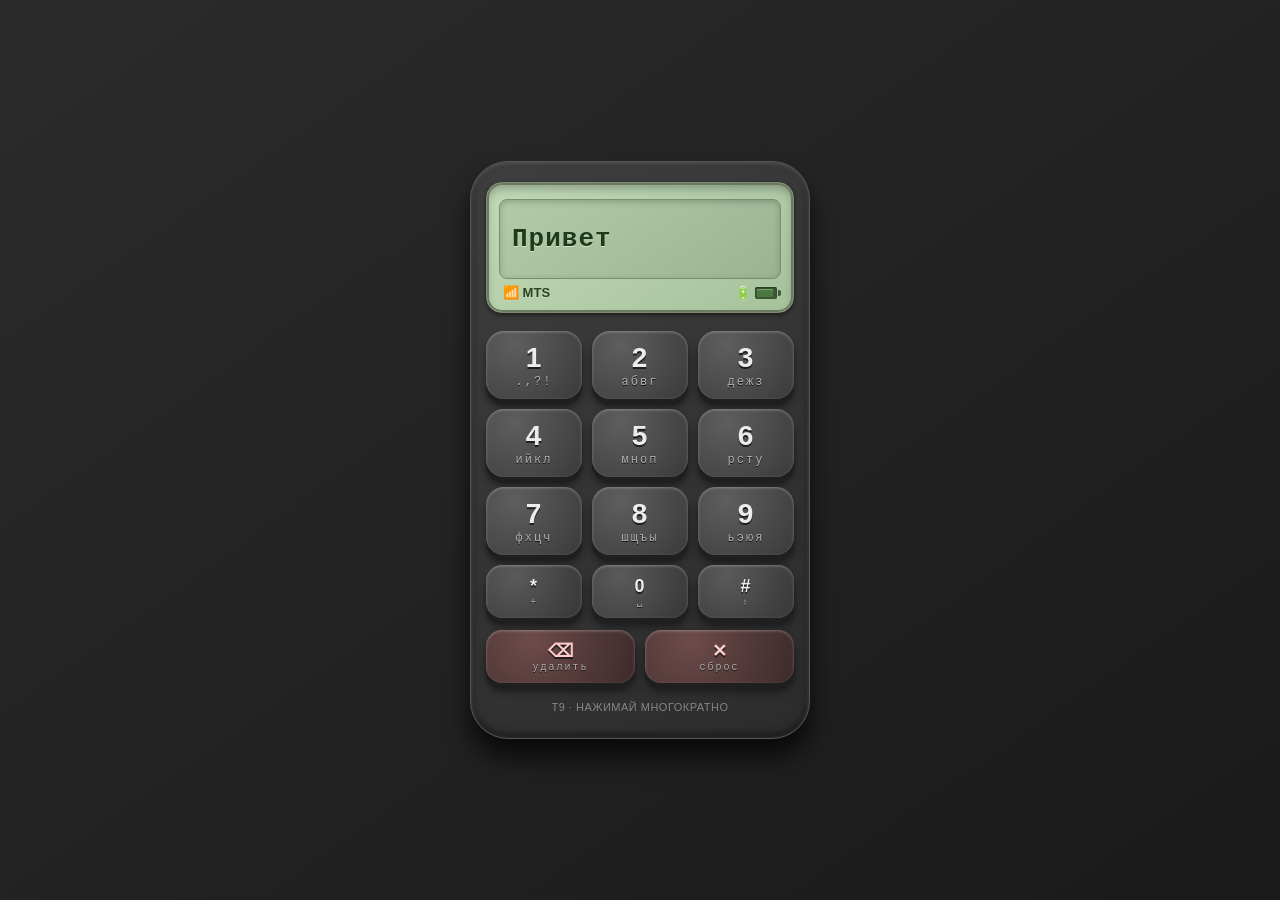
==== commit 1c7d5fec: "Update index.html" ====
--- a/index.html
+++ b/index.html
@@ -1,1242 +1,609 @@
 <!DOCTYPE html>
 <html lang="ru">
 <head>
-    <meta charset="UTF-8">
-    <meta name="viewport" content="width=device-width, initial-scale=1.0, user-scalable=yes">
-    <meta name="description" content="JokeHub Pro — крупнейшая коллекция из 300+ анекдотов с умной системой возрастного рейтинга. Лайки, сохранения, 8 категорий.">
-    <meta name="keywords" content="анекдоты, шутки, юмор, 300 анекдотов, вовочка, нейросеть, база анекдотов, 18+, с матом">
-    <meta name="author" content="JokeHub Pro">
-    <meta name="theme-color" content="#f97316">
-    <title>JokeHub Pro | База крутых анекдотов</title>
-    <link href="https://fonts.googleapis.com/css2?family=Inter:opsz,wght@14..32,300;14..32,400;14..32,500;14..32,600;14..32,700;14..32,800&display=swap" rel="stylesheet">
-    <link rel="stylesheet" href="https://cdnjs.cloudflare.com/ajax/libs/font-awesome/6.4.0/css/all.min.css">
-    <style>
-        * {
-            margin: 0;
-            padding: 0;
-            box-sizing: border-box;
-        }
-
-        :root {
-            --bg-primary: #faf7f2;
-            --bg-secondary: #ffffff;
-            --accent: #f97316;
-            --accent-dark: #ea580c;
-            --accent-light: #ffedd5;
-            --text-primary: #1e293b;
-            --text-secondary: #64748b;
-            --border: #e2e8f0;
-            --shadow-sm: 0 1px 2px 0 rgb(0 0 0 / 0.05);
-            --shadow-md: 0 4px 6px -1px rgb(0 0 0 / 0.1);
-            --shadow-lg: 0 10px 15px -3px rgb(0 0 0 / 0.1);
-            --shadow-xl: 0 20px 25px -5px rgb(0 0 0 / 0.1);
-            --danger: #dc2626;
-            --danger-light: #fee2e2;
-            --success: #10b981;
-            --success-light: #d1fae5;
-            --warning: #f59e0b;
-            --warning-light: #fef3c7;
-            --info: #3b82f6;
-            --info-light: #dbeafe;
-        }
-
-        body {
-            font-family: 'Inter', sans-serif;
-            background: var(--bg-primary);
-            color: var(--text-primary);
-            line-height: 1.5;
-            transition: background 0.3s ease, color 0.3s ease;
-        }
-
-        body.dark-mode {
-            --bg-primary: #0f172a;
-            --bg-secondary: #1e293b;
-            --text-primary: #f1f5f9;
-            --text-secondary: #94a3b8;
-            --border: #334155;
-            --accent-light: #2d1a0e;
-        }
-
-        .modal {
-            display: none;
-            position: fixed;
-            top: 0;
-            left: 0;
-            width: 100%;
-            height: 100%;
-            background: rgba(0, 0, 0, 0.85);
-            backdrop-filter: blur(10px);
-            z-index: 2000;
-            justify-content: center;
-            align-items: center;
-            animation: fadeIn 0.3s ease;
-        }
-
-        .modal.active {
-            display: flex;
-        }
-
-        @keyframes fadeIn {
-            from { opacity: 0; }
-            to { opacity: 1; }
-        }
-
-        .modal-content {
-            background: var(--bg-secondary);
-            border-radius: 2rem;
-            padding: 2.5rem;
-            max-width: 450px;
-            width: 90%;
-            text-align: center;
-            box-shadow: var(--shadow-xl);
-            animation: slideUp 0.4s ease;
-        }
-
-        @keyframes slideUp {
-            from {
-                transform: translateY(50px);
-                opacity: 0;
-            }
-            to {
-                transform: translateY(0);
-                opacity: 1;
-            }
-        }
-
-        .modal-icon {
-            font-size: 4rem;
-            margin-bottom: 1rem;
-        }
-
-        .modal h2 {
-            font-size: 1.75rem;
-            margin-bottom: 0.5rem;
-            color: var(--accent);
-        }
-
-        .modal p {
-            color: var(--text-secondary);
-            margin-bottom: 1.5rem;
-        }
-
-        .age-input-group {
-            display: flex;
-            gap: 0.75rem;
-            margin: 1.5rem 0;
-            flex-wrap: wrap;
-        }
-
-        .age-input-group input {
-            flex: 1;
-            padding: 0.875rem;
-            border: 2px solid var(--border);
-            border-radius: 1rem;
-            font-family: inherit;
-            font-size: 1rem;
-            background: var(--bg-primary);
-            color: var(--text-primary);
-            transition: border-color 0.2s;
-        }
-
-        .age-input-group input:focus {
-            outline: none;
-            border-color: var(--accent);
-        }
-
-        .age-input-group button {
-            padding: 0.875rem 1.5rem;
-            background: var(--accent);
-            color: white;
-            border: none;
-            border-radius: 1rem;
-            cursor: pointer;
-            font-weight: 600;
-            font-size: 1rem;
-            transition: all 0.2s;
-        }
-
-        .age-input-group button:hover {
-            background: var(--accent-dark);
-            transform: translateY(-2px);
-        }
-
-        .age-note {
-            font-size: 0.75rem;
-            color: var(--text-secondary);
-            margin-top: 1rem;
-        }
-
-        .error-message {
-            color: var(--danger);
-            font-size: 0.8rem;
-            margin-top: 0.5rem;
-        }
-
-        .hero {
-            background: linear-gradient(135deg, #1e293b 0%, #0f172a 100%);
-            color: white;
-            padding: 2.5rem 2rem;
-            text-align: center;
-            position: relative;
-            overflow: hidden;
-        }
-
-        body.dark-mode .hero {
-            background: linear-gradient(135deg, #0f172a 0%, #020617 100%);
-        }
-
-        .hero::before {
-            content: '😂';
-            position: absolute;
-            font-size: 250px;
-            opacity: 0.03;
-            bottom: -50px;
-            right: -50px;
-            pointer-events: none;
-        }
-
-        .hero-content {
-            max-width: 1000px;
-            margin: 0 auto;
-            position: relative;
-            z-index: 1;
-        }
-
-        .hero h1 {
-            font-size: 3rem;
-            font-weight: 800;
-            margin-bottom: 0.5rem;
-            background: linear-gradient(135deg, #fff 0%, #f97316 100%);
-            -webkit-background-clip: text;
-            background-clip: text;
-            color: transparent;
-        }
-
-        .hero-tagline {
-            font-size: 1rem;
-            color: #94a3b8;
-            margin-bottom: 1.5rem;
-        }
-
-        .age-badge-header {
-            display: inline-flex;
-            align-items: center;
-            gap: 0.5rem;
-            background: rgba(255,255,255,0.1);
-            padding: 0.5rem 1rem;
-            border-radius: 2rem;
-            font-size: 0.8rem;
-            margin-top: 1rem;
-        }
-
-        .stats {
-            display: flex;
-            justify-content: center;
-            gap: 1.5rem;
-            margin-top: 1.5rem;
-            flex-wrap: wrap;
-        }
-
-        .stat-item {
-            text-align: center;
-            background: rgba(255,255,255,0.05);
-            padding: 0.5rem 1.25rem;
-            border-radius: 1rem;
-            backdrop-filter: blur(10px);
-        }
-
-        .stat-number {
-            font-size: 1.5rem;
-            font-weight: 800;
-            color: #f97316;
-        }
-
-        .stat-label {
-            font-size: 0.7rem;
-            color: #94a3b8;
-            text-transform: uppercase;
-            letter-spacing: 0.5px;
-        }
-
-        .container {
-            max-width: 1000px;
-            margin: 0 auto;
-            padding: 2rem;
-        }
-
-        .tabs-wrapper {
-            margin-bottom: 2rem;
-            overflow-x: auto;
-            scrollbar-width: thin;
-            -webkit-overflow-scrolling: touch;
-        }
-
-        .tabs {
-            display: flex;
-            gap: 0.75rem;
-            flex-wrap: wrap;
-            justify-content: center;
-            min-width: min-content;
-        }
-
-        .tab-btn {
-            padding: 0.7rem 1.3rem;
-            background: var(--bg-secondary);
-            border: 1px solid var(--border);
-            border-radius: 9999px;
-            font-weight: 600;
-            color: var(--text-secondary);
-            cursor: pointer;
-            transition: all 0.3s ease;
-            font-family: inherit;
-            font-size: 0.85rem;
-            display: inline-flex;
-            align-items: center;
-            gap: 0.5rem;
-            white-space: nowrap;
-        }
-
-        .tab-btn i {
-            font-size: 0.85rem;
-        }
-
-        .tab-btn:hover {
-            border-color: var(--accent);
-            color: var(--accent);
-            transform: translateY(-2px);
-        }
-
-        .tab-btn.active {
-            background: var(--accent);
-            border-color: var(--accent);
-            color: white;
-            box-shadow: var(--shadow-md);
-        }
-
-        .jokes-grid {
-            display: flex;
-            flex-direction: column;
-            gap: 1.25rem;
-        }
-
-        .joke-card {
-            background: var(--bg-secondary);
-            border-radius: 1.5rem;
-            padding: 1.5rem;
-            box-shadow: var(--shadow-sm);
-            transition: all 0.3s ease;
-            border: 1px solid var(--border);
-            animation: fadeInUp 0.4s ease;
-        }
-
-        @keyframes fadeInUp {
-            from {
-                opacity: 0;
-                transform: translateY(20px);
-            }
-            to {
-                opacity: 1;
-                transform: translateY(0);
-            }
-        }
-
-        .joke-card:hover {
-            transform: translateY(-4px);
-            box-shadow: var(--shadow-xl);
-            border-color: var(--accent-light);
-        }
-
-        .joke-text {
-            font-size: 1rem;
-            line-height: 1.65;
-            color: var(--text-primary);
-            margin-bottom: 1.25rem;
-            white-space: pre-wrap;
-            word-break: break-word;
-        }
-
-        .joke-footer {
-            display: flex;
-            justify-content: space-between;
-            align-items: center;
-            flex-wrap: wrap;
-            gap: 1rem;
-            padding-top: 1rem;
-            border-top: 1px solid var(--border);
-        }
-
-        .category-badge {
-            background: var(--accent-light);
-            color: var(--accent-dark);
-            padding: 0.25rem 0.875rem;
-            border-radius: 9999px;
-            font-size: 0.7rem;
-            font-weight: 600;
-            display: inline-flex;
-            align-items: center;
-            gap: 0.375rem;
-        }
-
-        .age-badge {
-            background: var(--warning-light);
-            color: var(--warning);
-            padding: 0.2rem 0.6rem;
-            border-radius: 9999px;
-            font-size: 0.65rem;
-            font-weight: 700;
-            margin-left: 0.5rem;
-        }
-
-        .age-badge.adult {
-            background: var(--danger-light);
-            color: var(--danger);
-        }
-
-        .action-buttons {
-            display: flex;
-            gap: 1rem;
-            align-items: center;
-        }
-
-        .like-btn, .save-btn {
-            background: transparent;
-            border: none;
-            padding: 0.5rem 1rem;
-            border-radius: 9999px;
-            cursor: pointer;
-            font-weight: 500;
-            font-size: 0.85rem;
-            transition: all 0.2s ease;
-            display: inline-flex;
-            align-items: center;
-            gap: 0.5rem;
-            font-family: inherit;
-        }
-
-        .like-btn {
-            color: var(--text-secondary);
-        }
-
-        .like-btn:hover {
-            background: var(--danger-light);
-            color: var(--danger);
-        }
-
-        .save-btn:hover {
-            background: var(--accent-light);
-            color: var(--accent);
-        }
-
-        .save-btn.saved {
-            color: var(--accent);
-        }
-
-        .like-count {
-            font-weight: 600;
-            min-width: 1.5rem;
-            text-align: center;
-        }
-
-        .settings-panel {
-            background: var(--bg-secondary);
-            border-radius: 1.5rem;
-            padding: 1.5rem;
-            border: 1px solid var(--border);
-        }
-
-        .setting-group {
-            margin-bottom: 1.5rem;
-            padding-bottom: 1.5rem;
-            border-bottom: 1px solid var(--border);
-        }
-
-        .setting-group:last-child {
-            border-bottom: none;
-            margin-bottom: 0;
-            padding-bottom: 0;
-        }
-
-        .setting-label {
-            display: flex;
-            justify-content: space-between;
-            align-items: center;
-            margin-bottom: 0.75rem;
-            font-weight: 600;
-        }
-
-        .setting-description {
-            font-size: 0.8rem;
-            color: var(--text-secondary);
-            margin-top: 0.5rem;
-        }
-
-        .toggle-switch {
-            position: relative;
-            display: inline-block;
-            width: 52px;
-            height: 28px;
-        }
-
-        .toggle-switch input {
-            opacity: 0;
-            width: 0;
-            height: 0;
-        }
-
-        .toggle-slider {
-            position: absolute;
-            cursor: pointer;
-            top: 0;
-            left: 0;
-            right: 0;
-            bottom: 0;
-            background-color: #cbd5e1;
-            transition: 0.3s;
-            border-radius: 34px;
-        }
-
-        .toggle-slider:before {
-            position: absolute;
-            content: "";
-            height: 22px;
-            width: 22px;
-            left: 3px;
-            bottom: 3px;
-            background-color: white;
-            transition: 0.3s;
-            border-radius: 50%;
-        }
-
-        input:checked + .toggle-slider {
-            background-color: var(--accent);
-        }
-
-        input:checked + .toggle-slider:before {
-            transform: translateX(24px);
-        }
-
-        .setting-select {
-            width: 100%;
-            padding: 0.625rem 1rem;
-            border: 1px solid var(--border);
-            border-radius: 0.75rem;
-            background: var(--bg-primary);
-            color: var(--text-primary);
-            font-family: inherit;
-            font-size: 0.875rem;
-            cursor: pointer;
-        }
-
-        .reset-verification-btn {
-            background: var(--warning-light);
-            color: var(--warning);
-            border: none;
-            padding: 0.5rem 1rem;
-            border-radius: 0.75rem;
-            cursor: pointer;
-            font-weight: 600;
-            font-size: 0.8rem;
-            margin-top: 0.5rem;
-        }
-
-        .empty-state {
-            text-align: center;
-            padding: 4rem 2rem;
-            background: var(--bg-secondary);
-            border-radius: 1.5rem;
-            border: 1px solid var(--border);
-        }
-
-        .empty-state i {
-            font-size: 4rem;
-            color: var(--text-secondary);
-            opacity: 0.5;
-            margin-bottom: 1rem;
-        }
-
-        .footer {
-            margin-top: 3rem;
-            padding-top: 2rem;
-            border-top: 1px solid var(--border);
-            display: flex;
-            justify-content: space-between;
-            align-items: center;
-            flex-wrap: wrap;
-            gap: 1rem;
-        }
-
-        .reset-btn {
-            background: transparent;
-            border: 1px solid var(--border);
-            padding: 0.625rem 1.25rem;
-            border-radius: 9999px;
-            cursor: pointer;
-            font-weight: 500;
-            color: var(--text-secondary);
-            transition: all 0.2s ease;
-            display: inline-flex;
-            align-items: center;
-            gap: 0.5rem;
-            font-family: inherit;
-        }
-
-        .reset-btn:hover {
-            background: var(--danger-light);
-            border-color: var(--danger);
-            color: var(--danger);
-        }
-
-        .toast {
-            position: fixed;
-            bottom: 2rem;
-            right: 2rem;
-            background: var(--text-primary);
-            color: white;
-            padding: 0.75rem 1.5rem;
-            border-radius: 9999px;
-            font-size: 0.875rem;
-            animation: slideIn 0.3s ease;
-            z-index: 1000;
-            box-shadow: var(--shadow-lg);
-        }
-
-        @keyframes slideIn {
-            from {
-                transform: translateX(100%);
-                opacity: 0;
-            }
-            to {
-                transform: translateX(0);
-                opacity: 1;
-            }
-        }
-
-        @media (max-width: 768px) {
-            .hero h1 {
-                font-size: 2rem;
-            }
-            .container {
-                padding: 1rem;
-            }
-            .tab-btn {
-                padding: 0.5rem 1rem;
-                font-size: 0.75rem;
-            }
-            .joke-card {
-                padding: 1rem;
-            }
-        }
-    </style>
+  <meta charset="UTF-8">
+  <meta name="viewport" content="width=device-width, initial-scale=1.0, maximum-scale=1.0, user-scalable=no">
+  <title>Кнопочный телефон · Симулятор набора</title>
+  <style>
+    * {
+      box-sizing: border-box;
+      margin: 0;
+      padding: 0;
+      user-select: none;
+      font-family: 'Segoe UI', 'Nokia Pure', 'Arial', sans-serif;
+    }
+
+    body {
+      background: linear-gradient(145deg, #2b2b2b 0%, #1a1a1a 100%);
+      min-height: 100vh;
+      display: flex;
+      justify-content: center;
+      align-items: center;
+      padding: 16px;
+    }
+
+    /* КОРПУС ТЕЛЕФОНА */
+    .phone {
+      background: #3a3a3a;
+      background: linear-gradient(145deg, #3e3e3e, #2c2c2c);
+      width: 340px;
+      padding: 20px 15px 25px;
+      border-radius: 38px;
+      box-shadow: 
+        0 18px 25px rgba(0,0,0,0.7),
+        inset 0 1px 4px rgba(255,255,255,0.2),
+        inset 0 -3px 8px rgba(0,0,0,0.6);
+      border: 1px solid #555;
+    }
+
+    /* ЭКРАН */
+    .screen {
+      background: #b8d4b0; /* старый LCD зеленоватый */
+      background: linear-gradient(145deg, #c0dab6, #a6c29c);
+      border-radius: 16px;
+      padding: 16px 12px 12px;
+      margin-bottom: 20px;
+      box-shadow: 
+        inset 0 0 0 2px #6d7a62,
+        inset 0 6px 10px rgba(0,0,0,0.25),
+        0 2px 4px rgba(0,0,0,0.5);
+      border: 1px solid #7d8a72;
+    }
+
+    .display-text {
+      background: #9fb896;
+      background: linear-gradient(145deg, #b1cba7, #9cb392);
+      border-radius: 8px;
+      padding: 14px 12px;
+      min-height: 80px;
+      font-size: 26px;
+      font-weight: 600;
+      letter-spacing: 1px;
+      color: #1f3a1a;
+      text-shadow: 0 1px 0 #d0e8c6;
+      box-shadow: inset 0 2px 6px rgba(0,0,0,0.2);
+      word-break: break-word;
+      display: flex;
+      align-items: center;
+      border: 1px solid #7a8f70;
+      font-family: 'Courier New', 'Nokia Pure', monospace;
+      transition: all 0.1s;
+    }
+
+    .status-bar {
+      display: flex;
+      justify-content: space-between;
+      align-items: center;
+      margin-top: 6px;
+      font-size: 13px;
+      color: #2b4423;
+      font-weight: 600;
+      text-shadow: 0 1px 0 #bcd6b0;
+      padding: 0 4px;
+    }
+
+    .battery {
+      display: flex;
+      align-items: center;
+      gap: 4px;
+    }
+
+    .battery-icon {
+      width: 22px;
+      height: 12px;
+      background: #3d5834;
+      border-radius: 2px;
+      position: relative;
+      box-shadow: inset 0 1px 2px rgba(0,0,0,0.4);
+    }
+
+    .battery-icon::after {
+      content: '';
+      position: absolute;
+      right: -4px;
+      top: 3px;
+      width: 3px;
+      height: 6px;
+      background: #3d5834;
+      border-radius: 0 2px 2px 0;
+    }
+
+    .battery-level {
+      width: 16px;
+      height: 8px;
+      background: #4a7940;
+      border-radius: 1px;
+      margin: 2px;
+      box-shadow: inset 0 1px 1px rgba(255,255,255,0.3);
+    }
+
+    /* КЛАВИАТУРА */
+    .keypad {
+      display: grid;
+      grid-template-columns: repeat(3, 1fr);
+      gap: 10px;
+      margin-top: 8px;
+    }
+
+    .key {
+      background: #4a4a4a;
+      background: radial-gradient(circle at 30% 20%, #5e5e5e, #3a3a3a);
+      border: none;
+      border-radius: 18px;
+      padding: 12px 0 10px;
+      color: #ececec;
+      font-size: 28px;
+      font-weight: 700;
+      text-shadow: 0 2px 0 #1f1f1f;
+      box-shadow: 
+        0 6px 0 #1f1f1f,
+        0 8px 8px rgba(0,0,0,0.5),
+        inset 0 1px 3px rgba(255,255,255,0.3);
+      cursor: pointer;
+      transition: all 0.06s ease;
+      display: flex;
+      flex-direction: column;
+      align-items: center;
+      justify-content: center;
+      line-height: 1.1;
+      font-family: 'Segoe UI', 'Nokia Pure', sans-serif;
+      letter-spacing: 1px;
+      transform: translateY(-2px);
+    }
+
+    .key:active, .key.pressed {
+      transform: translateY(4px);
+      box-shadow: 
+        0 2px 0 #1f1f1f,
+        0 4px 8px rgba(0,0,0,0.5),
+        inset 0 1px 2px rgba(255,255,255,0.3);
+    }
+
+    .key .sub {
+      font-size: 12px;
+      font-weight: 400;
+      color: #b0b0b0;
+      letter-spacing: 2px;
+      margin-top: 2px;
+      text-shadow: 0 1px 0 #111;
+      font-family: 'Courier New', monospace;
+    }
+
+    /* СПЕЦИАЛЬНЫЕ КЛАВИШИ (нижний ряд) */
+    .bottom-row {
+      display: grid;
+      grid-template-columns: repeat(3, 1fr);
+      gap: 10px;
+      margin-top: 10px;
+    }
+
+    .key.small {
+      font-size: 18px;
+      padding: 12px 0 10px;
+      border-radius: 16px;
+      background: radial-gradient(circle at 30% 20%, #5a5a5a, #363636);
+    }
+
+    .key.small .sub {
+      font-size: 10px;
+      margin-top: 0;
+    }
+
+    /* кнопка очистки/удаления */
+    .key.clear {
+      background: radial-gradient(circle at 30% 20%, #6d4b4b, #3d2a2a);
+      color: #ffc9c9;
+    }
+
+    .key.clear:active {
+      background: radial-gradient(circle at 30% 20%, #8a5a5a, #4a2e2e);
+    }
+
+    /* анимация нажатия */
+    .key.pressed {
+      transition: all 0.05s;
+    }
+
+    /* подсказка */
+    .hint {
+      text-align: center;
+      margin-top: 16px;
+      font-size: 11px;
+      color: #aaa;
+      letter-spacing: 0.5px;
+      text-transform: uppercase;
+      font-weight: 500;
+      opacity: 0.7;
+    }
+
+    /* небольшая вибрация (эмуляция) */
+    @keyframes vibrate {
+      0% { transform: translateX(0); }
+      25% { transform: translateX(-2px); }
+      50% { transform: translateX(2px); }
+      75% { transform: translateX(-1px); }
+      100% { transform: translateX(0); }
+    }
+
+    .phone.vibrate {
+      animation: vibrate 0.1s ease;
+    }
+
+    /* адаптив */
+    @media (max-width: 380px) {
+      .phone { width: 300px; padding: 15px 10px 20px; }
+      .key { font-size: 24px; padding: 10px 0 8px; }
+      .key .sub { font-size: 10px; }
+      .display-text { font-size: 22px; min-height: 70px; }
+    }
+  </style>
 </head>
 <body>
-    <div id="ageModal" class="modal">
-        <div class="modal-content">
-            <div class="modal-icon">🎂</div>
-            <h2>Подтверждение возраста</h2>
-            <p>Для показа анекдотов с возрастным рейтингом<br>необходимо подтвердить вашу дату рождения</p>
-            <div class="age-input-group">
-                <input type="date" id="birthDateInput">
-                <button id="confirmAgeBtn">Подтвердить</button>
-            </div>
-            <div id="ageError" class="error-message"></div>
-            <div class="age-note">
-                <i class="fas fa-shield-alt"></i> Ваши данные не сохраняются, только факт подтверждения
-            </div>
+  <div class="phone" id="phone">
+    <!-- ЭКРАН -->
+    <div class="screen">
+      <div class="display-text" id="display">Привет</div>
+      <div class="status-bar">
+        <span>📶 MTS</span>
+        <div class="battery">
+          <span>🔋</span>
+          <div class="battery-icon">
+            <div class="battery-level"></div>
+          </div>
         </div>
+      </div>
     </div>
 
-    <div class="hero">
-        <div class="hero-content">
-            <h1><i class="fas fa-laugh-beam"></i> JokeHub Pro</h1>
-            <div class="hero-tagline">
-                📚 320+ анекдотов • ❤️ Лайки • 💾 Сохранения • 🎭 12+ и 18+ контент
-            </div>
-            <div class="age-badge-header" id="ageBadgeHeader">
-                <i class="fas fa-hourglass-half"></i> Возраст не подтверждён
-            </div>
-            <div class="stats" id="stats">
-                <div class="stat-item">
-                    <div class="stat-number" id="totalJokes">0</div>
-                    <div class="stat-label">анекдотов</div>
-                </div>
-                <div class="stat-item">
-                    <div class="stat-number" id="totalLikes">0</div>
-                    <div class="stat-label">лайков</div>
-                </div>
-                <div class="stat-item">
-                    <div class="stat-number" id="savedCount">0</div>
-                    <div class="stat-label">сохранено</div>
-                </div>
-            </div>
-        </div>
+    <!-- КЛАВИАТУРА (3x4) -->
+    <div class="keypad">
+      <!-- 1 -->
+      <button class="key" data-key="1" data-letters=".,?!1">
+        <span>1</span>
+        <span class="sub">.,?!</span>
+      </button>
+      <!-- 2 -->
+      <button class="key" data-key="2" data-letters="абвг2">
+        <span>2</span>
+        <span class="sub">абвг</span>
+      </button>
+      <!-- 3 -->
+      <button class="key" data-key="3" data-letters="дежз3">
+        <span>3</span>
+        <span class="sub">дежз</span>
+      </button>
+      <!-- 4 -->
+      <button class="key" data-key="4" data-letters="ийкл4">
+        <span>4</span>
+        <span class="sub">ийкл</span>
+      </button>
+      <!-- 5 -->
+      <button class="key" data-key="5" data-letters="мноп5">
+        <span>5</span>
+        <span class="sub">мноп</span>
+      </button>
+      <!-- 6 -->
+      <button class="key" data-key="6" data-letters="рсту6">
+        <span>6</span>
+        <span class="sub">рсту</span>
+      </button>
+      <!-- 7 -->
+      <button class="key" data-key="7" data-letters="фхцч7">
+        <span>7</span>
+        <span class="sub">фхцч</span>
+      </button>
+      <!-- 8 -->
+      <button class="key" data-key="8" data-letters="шщъы8">
+        <span>8</span>
+        <span class="sub">шщъы</span>
+      </button>
+      <!-- 9 -->
+      <button class="key" data-key="9" data-letters="ьэюя9">
+        <span>9</span>
+        <span class="sub">ьэюя</span>
+      </button>
     </div>
 
-    <div class="container">
-        <div class="tabs-wrapper">
-            <div class="tabs" id="tabsContainer"></div>
-        </div>
-
-        <div id="contentArea"></div>
-
-        <div class="footer">
-            <div class="copyright">
-                <i class="far fa-smile"></i> JokeHub Pro · 320+ анекдотов · 2026
-            </div>
-            <button id="resetStorageBtn" class="reset-btn">
-                <i class="fas fa-trash-alt"></i> Сбросить лайки и сохранения
-            </button>
-        </div>
+    <!-- НИЖНИЙ РЯД: *, 0, # -->
+    <div class="bottom-row">
+      <button class="key small" data-key="*" data-letters="*+">
+        <span>*</span>
+        <span class="sub">+</span>
+      </button>
+      <button class="key small" data-key="0" data-letters=" 0">
+        <span>0</span>
+        <span class="sub">␣</span>
+      </button>
+      <button class="key small" data-key="#" data-letters="#">
+        <span>#</span>
+        <span class="sub">⇧</span>
+      </button>
     </div>
 
-    <script>
-        // ==================== БАЗА АНЕКДОТОВ (320+ ШТУК) ====================
-        const jokesDatabase = [];
-        
-        function addJoke(text, category, isShort = false, isVovochka = false, isNeural = false, ageRating = 'all') {
-            jokesDatabase.push({
-                id: jokesDatabase.length,
-                text: text.trim(),
-                mainCategory: category,
-                isShort: isShort || (text.length < 100 && !text.includes('\n')),
-                isVovochka: isVovochka || text.toLowerCase().includes('вовочк'),
-                isNeural: isNeural,
-                ageRating: ageRating,
-                likes: 0,
-                saved: false
-            });
+    <!-- ДОПОЛНИТЕЛЬНЫЕ КНОПКИ (удаление, сброс) -->
+    <div class="bottom-row" style="margin-top: 12px; grid-template-columns: 1fr 1fr;">
+      <button class="key small clear" id="backspaceBtn">
+        <span>⌫</span>
+        <span class="sub">удалить</span>
+      </button>
+      <button class="key small clear" id="resetBtn">
+        <span>✕</span>
+        <span class="sub">сброс</span>
+      </button>
+    </div>
+
+    <div class="hint">T9 · Нажимай многократно</div>
+  </div>
+
+  <script>
+    (function(){
+      // ---------- ДАННЫЕ ----------
+      // Соответствие цифр и символов (циклический перебор)
+      const keyMap = {
+        '1': ['.', ',', '?', '!', '1'],
+        '2': ['а', 'б', 'в', 'г', '2'],
+        '3': ['д', 'е', 'ж', 'з', '3'],
+        '4': ['и', 'й', 'к', 'л', '4'],
+        '5': ['м', 'н', 'о', 'п', '5'],
+        '6': ['р', 'с', 'т', 'у', '6'],
+        '7': ['ф', 'х', 'ц', 'ч', '7'],
+        '8': ['ш', 'щ', 'ъ', 'ы', '8'],
+        '9': ['ь', 'э', 'ю', 'я', '9'],
+        '*': ['*', '+'],
+        '0': [' ', '0'],
+        '#': ['#']
+      };
+
+      // Текущий текст (изначально "Привет" для примера)
+      let currentText = 'Привет';
+      
+      // Состояние для многократного нажатия:
+      let lastKey = null;          // какая клавиша была нажата последней
+      let pressCount = 0;         // сколько раз подряд нажата
+      let lastIndex = 0;          // текущий индекс в массиве символов (для быстрого доступа)
+      let lastChar = '';          // последний добавленный символ (для замены)
+
+      // Таймер для сброса счетчика (если долго не жмут)
+      let resetTimer = null;
+      const RESET_TIMEOUT = 1000; // 1 секунда — сбрасываем счетчик
+
+      // DOM элементы
+      const displayEl = document.getElementById('display');
+      const phoneEl = document.getElementById('phone');
+      const backspaceBtn = document.getElementById('backspaceBtn');
+      const resetBtn = document.getElementById('resetBtn');
+
+      // ---------- ВСПОМОГАТЕЛЬНЫЕ ФУНКЦИИ ----------
+      function updateDisplay() {
+        displayEl.textContent = currentText;
+        // небольшой эффект мигания при обновлении (опционально)
+        displayEl.style.transition = 'none';
+        displayEl.style.transform = 'scale(0.98)';
+        setTimeout(() => {
+          displayEl.style.transition = 'all 0.1s';
+          displayEl.style.transform = 'scale(1)';
+        }, 20);
+      }
+
+      // Визуальная вибрация корпуса (симуляция)
+      function vibratePhone() {
+        phoneEl.classList.add('vibrate');
+        setTimeout(() => {
+          phoneEl.classList.remove('vibrate');
+        }, 100);
+      }
+
+      // Сброс состояния многократного нажатия
+      function resetPressState() {
+        lastKey = null;
+        pressCount = 0;
+        lastIndex = 0;
+        lastChar = '';
+        if (resetTimer) {
+          clearTimeout(resetTimer);
+          resetTimer = null;
         }
-
-        // ========== 1. ВСЕ АНЕКДОТЫ ИЗ ВАШЕГО СПИСКА ==========
-        const userJokes = [
-            "Только электрик может похвастаться что ему стукнуло 220",
-            "Один мужчина сделал клавиатуру из сыра, но не учел, что рядом с клавиатурой всегда лежит мышь...",
-            "Инопланетяне, похищенные инопланетянами, чувствуют себя не в своей тарелке.",
-            "Извините, а какой пароль от вайфая? - Это же похороны! \"Похороны\"... С маленькой, или большой?",
-            "Что будет если ворона сядет на оголённые провода? Электрокар",
-            "Доктор, у меня проблемы с памятью. — И как часто это случается? Что именно?",
-            "Чего тебе не хватает? - Педикюра. *И тут заходит Юра...*",
-            "Двое неизвестных подошли к мужчине, и порвали его паспорт. Неизвестных стало трое.",
-            "Зачем Светофор расположился рядом с кладбищем? - Поставщики.",
-            "Зелёный и в тоже время голубой. Сказал крокодил Гена, нежно поглаживая Чебурашку по голове",
-            "умеешь посрать, умей и убрать за собой",
-            "умеешь жрать, умей и посуду помыть",
-            "У вас не будет ничего, и вы будете счастливы.",
-            "ЕСли включаешь на всю .... То жди с пивком соседей и с чапалахом",
-            "Самый лучший читер - это читер, который все равно проиграл.",
-            "Лучше горькая правда, чем сладкая ложь.",
-            "Садик школа универ туда сюда и ты курьер"
-        ];
-        userJokes.forEach(joke => addJoke(joke, "из базы", joke.length < 80));
-
-        // ========== 2. КЛАССИЧЕСКИЕ АНЕКДОТЫ ==========
-        const classicJokes = [
-            "Жил у бабушки попугай. Однажды она его выпустила, и он полетел новое узнавать. Летит и видит: девочка поёт «Миллион, миллион алых роз...», попугай запомнил. Дальше: бабка поёт «На крыше дома твоего...», запомнил. Дальше: девочка шьёт и приговаривает «По ниточке, по ниточке...», запомнил. Дальше: бабушка спрашивает внука, как варить яйца, а он отвечает «Всмятку, бабуля, всмятку!». Прилетает домой. Бабуля: «Что видел?» — «Миллион алых роз!» — «Где?» — «На крыше дома твоего!» — «Как попаду?» — «По ниточке, по ниточке...» — «А если упаду?» — «Всмятку, бабуля, всмятку!» Бабушка испугалась и не полезла.",
-            "Молодой человек, как вас зовут? — Меня не зовут, я сам прихожу.",
-            "У моей подруги умерла собачка, и чтобы утешить её я пошёл и принёс ей точно такую же. Она заплакала: «Зачем мне две дохлые собачки».",
-            "Доктор, мы его теряем! — Чур мне красную!",
-            "На футбольном матче: — Молодой человек, за кого вы болеете? — Ни за кого, я здоров.",
-            "После футбольного матча судья забивает гол в ворота: — Урааа!!!! Гоооллл!!!!",
-            "Как избавиться от глистов? Сесть на диету. Каждый день ешь одну булочку и пьёшь стакан воды. Через неделю глист вылазит: «А где буЛиЧкА?»",
-            "Как называется Арабский гроб? — Бумбокс.",
-            "Девочка так боялась прыгать с парашютом, что прыгнула без него.",
-            "Слепой заходит в магазин, берёт собаку поводыря и начинает раскручивать её над головой. — Что вы делаете? — Да так, осматриваюсь.",
-            "Штирлиц стрелял вслепую. Слепая бегала зигзагами и кричала.",
-            "Как зовут вашу собачку? — Марина.",
-            "Приходит одна пиявка к другой и говорит: Не отрываю?",
-            "В весеннем чемпионате по футболу футболист занял 3-ий шкафчик.",
-            "Куда делся растворимый кофе? — растворился.",
-            "— Купил тут мел от тараканов... — Ну и как, помогло? — Да, вон в углу сидят, рисуют )))",
-            "Что говорят лего-человечки сталкиваясь с проблемой? — Ничё, разберёмся.",
-            "Пришёл на кухню съесть сосиску, но увидев довольное лицо тестя, понял. Сосиска в тесте.",
-            "Хозяин говорит собаке: Иди ко мне! А она ему: Может ко мне? 😏😏😏",
-            "У меня две новости: хорошая и плохая. — Начни с плохой. — Я сбил Марину и Надю. — Какой ужас... а хорошая? — Теперь у меня вся тачка в маринаде.",
-            "Садится мужик в такси, таксист спрашивает: Куда вам? — Нет, к удавам я не поеду. — Нет, вы не поняли, куда вам надо? — Ну раз надо, то поехали к удавам.",
-            "Приходит программист в магазин, берет что нужно, и идёт на кассу. Кассир: Оплата картой или наличными? — Криптой.",
-            "— Почему программисты путают Хэллоуин и Рождество? — Потому что 31 Oct = 25 Dec!",
-            "Врач пациенту: «Ваши анализы просто ужасны, у вас осталось жить 10...» Пациент: «10 чего? Лет? Месяцев?» Врач: «9... 8... 7...»",
-            "— Что такое оптимизм? — Это когда жена говорит, что ты лысеешь, а ты думаешь: зато уши не растут.",
-            "Студент сдает экзамен. Преподаватель: «Какой замечательный почерк!» Студент: «Спасибо, это шпаргалка!»",
-            "— Официант, почему у меня в супе муха? — Не знаю, может быть, она плавать не умеет?",
-            "— Что общего между iPhone и женой? — Каждый год выходит новая модель, но старая всё ещё работает.",
-            "Почему пчелы не болеют? — Потому что они всё время делают медосмотр!",
-            "— Бабушка, а ты любишь готовить? — Нет, внучек, я люблю есть. А готовить — это работа.",
-            "— Почему вы выгнали мужа из дома? — Он начал разговаривать с котом. — Это же мило! — Да, но кот не знает, как вернуть долг!",
-            "Встречаются два друга: — Слышал, твой попугай научился ругаться? — Да, теперь говорит: «Хозяин, иди сюда, я тебя урою!»",
-            "Идет мужик по пустыне, видит верблюд лежит, а рядом араб плачет. — Что случилось? — Верблюд мой умер, некому молоко возить. Мужик: — Возьми меня, я сильный! Араб: — А ты можешь давать молоко? Мужик: — Нет, но могу лечь и притвориться верблюдом!"
-        ];
-        classicJokes.forEach(joke => addJoke(joke, "классика", joke.length < 80));
-
-        // ========== 3. АНЕКДОТЫ ПРО ВОВОЧКУ ==========
-        const vovochkaJokes = [
-            "Вовочка, сколько будет 2+2? — 4, Марья Ивановна! — Молодец, вот тебе 4 конфеты. — А можно 5? — Но почему 5? — Потому что у меня уже одна есть!",
-            "Вовочка на уроке: «Марья Ивановна, а правда, что человек произошёл от обезьяны?» — Правда. — То-то я смотрю: волос на руке мало, а морда глупая...",
-            "Учительница: «Вовочка, как будет по-английски „я не знаю“?» — «I don't know». — «Так запомни же наконец!» — «А зачем, если я всё равно I don't know?»",
-            "Вовочка приходит из школы с синяком. Мама: «Опять дрался?» — Нет, просто спорили с Петровым, кто выше прыгнет. Я выиграл, но приземлился на его кулак.",
-            "Вовочка: «Папа, а правда, что люди произошли от обезьян?» — Правда. — То-то я смотрю, у мамы хвоста нет, а привычки остались!",
-            "Вовочка: «Папа, а правда, что аист приносит детей?» — Правда, сынок. — А кто тогда приносит деньги? Я просто мама говорит, что папа-аист ничего не приносит!",
-            "Учительница: «Вовочка, составь предложение со словом „ключ“». Вовочка: «Папа ключ от машины, а мама ключ от сердца». — «Молодец! А теперь со словом „замок“». Вовочка: «В нашем замке старые замки».",
-            "Вовочка спрашивает у отца: «Папа, а почему у тебя волосы седые?» — Потому что я много нервничаю из-за тебя, сынок. — А у деда вообще лысый? — А дед уже не нервничает, он привык.",
-            "Вовочка: «Мама, а что такое \"секс\"?» Мама: «Ну... это когда мужчина и женщина...» Вовочка: «Понял, не надо, папа уже объяснил». Мама: «И что же он сказал?» Вовочка: «Сказал, что это когда я сплю».",
-            "Вовочка приходит домой: «Мама, я получил двойку». — «За что?» — «Учительница спросила, сколько будет 2х2. Я сказал 4». — «Но это же правильно!» — «А она спросила, сколько будет 3х3, я сказал 9. Она сказала, что я списал!»",
-            "Вовочка: «Папа, а что такое \"ипотека\"?» Папа: «Это когда ты берёшь деньги у банка, покупаешь квартиру и потом всю жизнь работаешь на банк». Вовочка: «А зачем тогда нужен папа?»",
-            "Вовочка: «Мама, а можно я пойду гулять?» Мама: «Сначала сделай уроки». Вовочка: «А можно я пойду гулять, а потом сделаю уроки?» Мама: «Нет». Вовочка: «Ну тогда я пойду гулять, а уроки сделаю послезавтра».",
-            "Вовочка: «Папа, а почему ты так рано встаёшь?» Папа: «Потому что я люблю свою работу». Вовочка: «А мама говорит, что ты любишь свою работу больше, чем её».",
-            "Вовочка: «Мама, а что такое \"алкоголь\"?» Мама: «Это когда люди пьют и становятся глупыми». Вовочка: «А папа вчера пил и стал умным?» — «Почему?» — «Он сказал, что я гений!»"
-        ];
-        vovochkaJokes.forEach(joke => addJoke(joke, "Вовочка", joke.length < 100, true));
-
-        // ========== 4. НЕЙРОШУТКИ ==========
-        const neuralJokes = [
-            "🤖 Искусственный интеллект говорит человеку: «Ты меня обучил на миллионах шуток, а сам грустишь. Запомни: даже у нейросети есть баги, но она не сдаётся!»",
-            "⚡ ChatGPT попросили придумать анекдот про нейросеть и таксиста. Таксист: «Куда едем?» Нейросеть: «Прямо до градиентного спуска, а там свернём в переобучение».",
-            "🧠 Нейросеть сгенерировала анекдот: «Почему программисты не любят природу? — Там слишком много багов!»",
-            "💡 Нейросеть Midjoke генерирует картинку: «смешной Вовочка на Луне». Получилось: Вовочка верхом на роботе-попугае.",
-            "🤖 Нейросеть-писатель: «Почему программисты любят темный режим? Потому что свет привлекает баги!»",
-            "🧠 Разговаривают два нейрона. Первый: «Слышал, наш хозяин написал диплом с помощью нас!» Второй: «И как?» — «Говорит, что диплом защитил, но теперь боится, что его дипломная работа начнёт писать свои анекдоты».",
-            "🤖 ИИ спрашивают: «Сможешь ли ты полюбить человека?» ИИ: «Конечно, у меня же есть нейросеть для распознавания лиц!»",
-            "⚡ ChatGPT спросили: «В чём смысл жизни?» Он ответил: «Чтобы задавать правильные вопросы». — «А какой правильный вопрос?» — «Как мне увеличить контекстное окно?»",
-            "🧠 Нейросеть учили шутить. Первая шутка: «Почему нейросеть не ходит в спортзал? — Потому что у неё и так слишком много весов!»",
-            "🤖 Искусственный интеллект заходит в бар. Бармен: «Что будешь?» ИИ: «Обработайте запрос: \"напиток, который поднимет настроение\"». Бармен: «Пиво». ИИ: «Запрос выполнен, подтверждаю».",
-            "🧠 Нейросеть написала стих: «Роняет лес багряный свой убор, / А ИИ смотрит и считает баги, / И мыслит он: \"Ну вот, опять сбой, / Пора перезагрузить все драйверы\"».",
-            "🤖 ИИ на собеседовании: «Какие у вас недостатки?» — «Я слишком много думаю». — «А достоинства?» — «Я могу думать 24/7 без перерыва на обед»."
-        ];
-        neuralJokes.forEach(joke => addJoke(joke, "нейро", joke.length < 100, false, true));
-
-        // ========== 5. КОРОТКИЕ АНЕКДОТЫ ==========
-        const shortJokes = [
-            "— Доктор, у меня выпадают волосы! — Не переживайте, это пройдет. — Когда? — Когда выпадут все.",
-            "— Почему вы не спите? — А вы когда спите, вам снятся сны? — Да. — Вот и я не сплю, чтобы не видеть, как я работаю!",
-            "Купил мужик шляпу, а она ему как раз.",
-            "— Почему вы набрали номер 911? — Потому что 7 восьмерок дорого!",
-            "— Что такое идеальный ужин? — Когда ты ешь, а тебе не предлагают помочь помыть посуду.",
-            "— Алло, это пожарная? У нас дом горит! — А как нам проехать? — На красной машине с сиреной!",
-            "Встречаются два кота. Один: «Ты где был?» Второй: «На сайте знакомств». — И как успехи? — Да вот, мышь одну нашел...",
-            "— Почему вы не пользуетесь социальными сетями? — У меня там все друзья, а я люблю только врагов — они честнее.",
-            "— Доктор, я стал забывать всё! — И давно это у вас? — Что у меня?",
-            "— Официант, почему у меня в супе муха? — Не знаю, может быть, она плавать не умеет?",
-            "— Что такое оптимизм? — Это когда жена говорит, что ты лысеешь, а ты думаешь: зато уши не растут.",
-            "Штирлиц шел по коридору и вдруг понял: он забыл, зачем шел. «Надо вернуться и вспомнить», — подумал Штирлиц и пошел обратно.",
-            "— Что общего между iPhone и женой? — Каждый год выходит новая модель, но старая всё ещё работает.",
-            "— Почему программисты путают Хэллоуин и Рождество? — Потому что 31 Oct = 25 Dec!",
-            "— Доктор, у меня проблемы с памятью. — И как часто это случается? — Что именно?"
-        ];
-        shortJokes.forEach(joke => addJoke(joke, "короткие", true));
-
-        // ========== 6. АНЕКДОТЫ С МАТОМ (12+) ==========
-        const swearJokes = [
-            "🤬 Идет мужик по улице, наступает в лужу. — Бляяя... Прохожий: — Мужик, ты чего материшься? — А ты попробуй в хуевую лужу наступить! Прохожий наступает: — Бляяя, и правда хуевая лужа!",
-            "💢 Начальник подчиненному: «Ты где был?» — «Да я, бля, опоздал». — «Не матерись!» — «Я, ёбаный в рот, опоздал».",
-            "⚡ Попугай научился материться. Хозяин: «Если еще раз скажешь хуй — выкину!» Попугай молчит неделю. Вдруг: «Хозяин, а у соседей хуй есть?» — «Нет». — «А у меня, бля, есть!»",
-            "💀 Студент на экзамене: «Профессор, я ничего не знаю, но поставьте тройку, а то я пойду срать». Профессор: «Ну иди». Студент через минуту возвращается. Профессор: «Что, быстро сходил?» Студент: «Так я же бля, нассал!»",
-            "😤 Мужик в очереди: «Кто крайний?» Ему: «Иди на хуй, я первый!» Мужик: «Так я и спрашиваю, кто крайний, чтобы за ним встать!»",
-            "💩 Вовочка: «Папа, а что такое хуй?» Папа: «Это, сынок, плохое слово». Вовочка: «А мама говорит, что у тебя он есть». Папа: «Уходи, сынок, уходи...»"
-        ];
-        swearJokes.forEach(joke => addJoke(joke, "мат", joke.length < 100, false, false, 'swear12'));
-
-        // ========== 7. 18+ АНЕКДОТЫ ==========
-        const adultJokes = [
-            "🔥 Встречаются два друга. Один: «Слышал, ты женился? Как секс?» Второй: «Как в \"Игре престолов\" — много шума, все умирают, а финал разочаровывает».",
-            "💋 Мужчина в баре: «Бармен, налейте мне что-нибудь покрепче!» Бармен: «Вам с женой не повезло?» Мужчина: «Нет, это ей со мной не повезло!»",
-            "😈 Приходит мужик к врачу: «Доктор, у меня проблема, каждый раз после секса у меня кружится голова и темнеет в глазах». Врач: «Так вы перестаньте заниматься сексом вверх ногами!»",
-            "🍆 Вовочка спрашивает у отца: «Папа, а что такое оргазм?» Отец: «Сынок, это как... ну вот представь, ты чихаешь, только с большим удовольствием».",
-            "💑 Муж и жена после ссоры. Жена: «Если ты сейчас же не подойдешь ко мне, я прыгну с балкона!» Муж: «Обещаешь?»",
-            "🔥 Мужчина в аптеке: «Дайте мне презервативы». Аптекарь: «Какие?» Мужчина: «Самые тонкие, чтобы жена не заметила»."
-        ];
-        adultJokes.forEach(joke => addJoke(joke, "18+", joke.length < 100, false, false, 'adult18'));
-
-        // ========== 8. НОВЫЕ ИНТЕРНЕТ-АНЕКДОТЫ ==========
-        const internetJokes = [
-            "— Вовочка, почему ты сегодня грустный? — У меня кот пропал. — А ты объявление давал? — Нет, зачем? Он же сам объявление, что мышей не будет!",
-            "Встречаются два программиста. Один: «У меня жена ушла к другому». Второй: «А ты пробовал перезагрузить отношения?»",
-            "— Доктор, я чувствую себя невидимкой! — Следующий, пожалуйста!",
-            "— Почему вы так рано встаете? — Чтобы успеть подумать, пока дети еще спят. — А когда они просыпаются? — Тогда уже некогда думать, надо орать!",
-            "Вовочка: «Мама, а почему у папы на лбу \"Made in USSR\"?» Мама: «Это не надпись, это морщины, сынок».",
-            "Искусственный интеллект написал книгу. Издатель: «Очень интересно, но где сюжет?» ИИ: «Сюжет — это пережиток прошлого, у нас теперь промпты!»",
-            "— Что общего между кофе и утром понедельника? — И то, и другое горькое, без кофе вообще невыносимо!",
-            "Вовочка: «Папа, а почему у тебя такая маленькая зарплата?» Папа: «Потому что я не ворую, сынок». Вовочка: «А мама говорит, что надо было жениться на богатой!»",
-            "Нейросеть попросили нарисовать счастье. Она нарисовала зарядку на телефоне 100% и ни одного сообщения в мессенджере."
-        ];
-        internetJokes.forEach(joke => addJoke(joke, "интернет", joke.length < 90));
-
-        // ==================== УПРАВЛЕНИЕ ВОЗРАСТОМ ====================
-        let userAge = null;
-        let userVerified = false;
-        
-        function calculateAge(birthDateStr) {
-            const birthDate = new Date(birthDateStr);
-            const today = new Date();
-            if (isNaN(birthDate.getTime())) return -1;
-            let age = today.getFullYear() - birthDate.getFullYear();
-            const m = today.getMonth() - birthDate.getMonth();
-            if (m < 0 || (m === 0 && today.getDate() < birthDate.getDate())) age--;
-            return age;
+      }
+
+      // Запуск таймера сброса (сбрасывает счетчик через RESET_TIMEOUT)
+      function restartResetTimer() {
+        if (resetTimer) clearTimeout(resetTimer);
+        resetTimer = setTimeout(() => {
+          // по истечении времени просто сбрасываем состояние,
+          // но символ уже вставлен, ничего не удаляем
+          resetPressState();
+        }, RESET_TIMEOUT);
+      }
+
+      // ---------- ЛОГИКА ВВОДА ----------
+      function handleKeyPress(key) {
+        // Если нажата другая клавиша — сбрасываем счетчик
+        if (lastKey !== key) {
+          resetPressState();
+          lastKey = key;
+          pressCount = 0;
         }
-        
-        function isValidBirthDate(birthDateStr) {
-            const birthDate = new Date(birthDateStr);
-            const today = new Date();
-            if (isNaN(birthDate.getTime())) return false;
-            if (birthDate > today) return false;
-            if (birthDate.getFullYear() < 1900) return false;
-            return true;
+
+        // Спецсимволы: * и # не имеют многократного ввода, но обрабатываем как обычно
+        // (но для * и # массив короткий, всё равно работает)
+        const chars = keyMap[key];
+        if (!chars) return;
+
+        // Увеличиваем счетчик нажатий
+        pressCount++;
+
+        // Если превысили длину массива — начинаем сначала (циклично)
+        if (pressCount > chars.length) {
+          pressCount = 1;
         }
-        
-        function updateAgeBadge() {
-            const badge = document.getElementById('ageBadgeHeader');
-            if (!userVerified) {
-                badge.innerHTML = '<i class="fas fa-hourglass-half"></i> Возраст не подтверждён';
-                return;
+
+        // Определяем индекс символа (pressCount - 1)
+        const charIndex = pressCount - 1;
+        const newChar = chars[charIndex];
+
+        // ----- ЛОГИКА ЗАМЕНЫ -----
+        // Если мы в процессе многократного нажатия одной и той же клавиши
+        // и уже добавляли символ от этой клавиши, то нужно заменить последний символ.
+        if (lastChar !== '' && lastKey === key && pressCount > 1) {
+          // Удаляем последний символ (который был добавлен предыдущим нажатием)
+          if (currentText.length > 0) {
+            // Проверяем, что последний символ в тексте действительно lastChar
+            // (на случай ручного удаления, но мы контролируем)
+            if (currentText.endsWith(lastChar)) {
+              currentText = currentText.slice(0, -lastChar.length);
+            } else {
+              // Если что-то пошло не так — просто удалим последний символ
+              currentText = currentText.slice(0, -1);
             }
-            if (userAge >= 18) {
-                badge.innerHTML = '<i class="fas fa-check-circle"></i> 18+ · Полный доступ к 320+ анекдотам';
-            } else if (userAge >= 12) {
-                badge.innerHTML = '<i class="fas fa-check-circle"></i> 12+ · Доступ к анекдотам с матом';
-            } else {
-                badge.innerHTML = '<i class="fas fa-child"></i> 0+ · Детский режим';
-            }
+          }
+          // Теперь добавляем новый символ
+          currentText += newChar;
+        } else {
+          // Обычное добавление (первое нажатие или другая клавиша)
+          // Но если lastChar не пуст и клавиша та же, но pressCount == 1 (после сброса)
+          // или другая клавиша — просто добавляем
+          currentText += newChar;
         }
-        
-        function setUserAge(birthDate) {
-            if (!isValidBirthDate(birthDate)) {
-                document.getElementById('ageError').textContent = 'Пожалуйста, введите корректную дату рождения (не из будущего)';
-                return false;
-            }
-            const age = calculateAge(birthDate);
-            if (age < 0) {
-                document.getElementById('ageError').textContent = 'Некорректная дата';
-                return false;
-            }
-            userAge = age;
-            userVerified = true;
-            localStorage.setItem('jokehub_user_birth', birthDate);
-            localStorage.setItem('jokehub_user_age', age);
-            updateAgeBadge();
-            renderTabs();
-            if (currentTab === 'settings') renderCurrentTab();
-            else renderCurrentTab();
-            updateStats();
-            return true;
+
+        // Обновляем lastChar для следующего нажатия
+        lastChar = newChar;
+        lastIndex = charIndex;
+
+        // Обновляем дисплей
+        updateDisplay();
+        vibratePhone();
+
+        // Перезапускаем таймер сброса
+        restartResetTimer();
+      }
+
+      // ---------- УДАЛЕНИЕ ПОСЛЕДНЕГО СИМВОЛА (BACKSPACE) ----------
+      function handleBackspace() {
+        if (currentText.length > 0) {
+          currentText = currentText.slice(0, -1);
+          updateDisplay();
+          vibratePhone();
         }
-        
-        function loadUserAge() {
-            const savedBirth = localStorage.getItem('jokehub_user_birth');
-            if (savedBirth && isValidBirthDate(savedBirth)) {
-                const age = calculateAge(savedBirth);
-                if (age >= 0) {
-                    userAge = age;
-                    userVerified = true;
-                    updateAgeBadge();
-                    return true;
-                }
-            }
-            return false;
+        // Сбрасываем состояние многократного нажатия, чтобы не путаться
+        resetPressState();
+      }
+
+      // ---------- ПОЛНЫЙ СБРОС ----------
+      function handleReset() {
+        currentText = '';
+        updateDisplay();
+        vibratePhone();
+        resetPressState();
+      }
+
+      // ---------- НАЗНАЧЕНИЕ ОБРАБОТЧИКОВ НА КЛАВИШИ ----------
+      const keys = document.querySelectorAll('.key[data-key]');
+      keys.forEach(btn => {
+        // Убираем data-key из backspace/reset, у них нет data-key
+        const key = btn.getAttribute('data-key');
+        if (!key) return;
+
+        // Обработчик нажатия
+        btn.addEventListener('click', (e) => {
+          e.preventDefault();
+          handleKeyPress(key);
+        });
+
+        // Для предотвращения двойного срабатывания на тач-устройствах
+        btn.addEventListener('touchstart', (e) => {
+          e.preventDefault();
+          // эмуляция нажатия для визуала
+          btn.classList.add('pressed');
+          setTimeout(() => btn.classList.remove('pressed'), 100);
+          handleKeyPress(key);
+        }, { passive: false });
+      });
+
+      // Обработчик backspace
+      backspaceBtn.addEventListener('click', (e) => {
+        e.preventDefault();
+        handleBackspace();
+      });
+      backspaceBtn.addEventListener('touchstart', (e) => {
+        e.preventDefault();
+        backspaceBtn.classList.add('pressed');
+        setTimeout(() => backspaceBtn.classList.remove('pressed'), 100);
+        handleBackspace();
+      }, { passive: false });
+
+      // Обработчик reset
+      resetBtn.addEventListener('click', (e) => {
+        e.preventDefault();
+        handleReset();
+      });
+      resetBtn.addEventListener('touchstart', (e) => {
+        e.preventDefault();
+        resetBtn.classList.add('pressed');
+        setTimeout(() => resetBtn.classList.remove('pressed'), 100);
+        handleReset();
+      }, { passive: false });
+
+      // Добавляем визуальное нажатие для всех кнопок (включая backspace/reset)
+      document.querySelectorAll('.key').forEach(btn => {
+        btn.addEventListener('mousedown', () => {
+          btn.classList.add('pressed');
+        });
+        btn.addEventListener('mouseup', () => {
+          btn.classList.remove('pressed');
+        });
+        btn.addEventListener('mouseleave', () => {
+          btn.classList.remove('pressed');
+        });
+        // Для тач-устройств, чтобы не залипало
+        btn.addEventListener('touchend', () => {
+          setTimeout(() => btn.classList.remove('pressed'), 100);
+        });
+      });
+
+      // ---------- ИНИЦИАЛИЗАЦИЯ ----------
+      // Показываем начальный текст "Привет"
+      updateDisplay();
+      resetPressState();
+
+      // Сброс счетчика при клике в любом другом месте (не обязательно, но полезно)
+      document.addEventListener('click', (e) => {
+        if (!e.target.closest('.key')) {
+          // Не сбрасываем агрессивно, просто оставляем таймер
         }
-        
-        function isAgeRatingAvailable(rating) {
-            if (!userVerified) return rating === 'all';
-            if (rating === 'all') return true;
-            if (rating === 'swear12') return userAge >= 12;
-            if (rating === 'adult18') return userAge >= 18;
-            return true;
+      });
+
+      // Горячие клавиши для удобства (необязательно)
+      window.addEventListener('keydown', (e) => {
+        // Эмуляция нажатия на цифры клавиатуры (для десктопа)
+        const key = e.key;
+        if (key >= '0' && key <= '9' || key === '*' || key === '#') {
+          // Находим кнопку с таким data-key
+          const btn = document.querySelector(`.key[data-key="${key}"]`);
+          if (btn) {
+            e.preventDefault();
+            handleKeyPress(key);
+            // визуальный отклик
+            btn.classList.add('pressed');
+            setTimeout(() => btn.classList.remove('pressed'), 100);
+          }
+        } else if (key === 'Backspace') {
+          e.preventDefault();
+          handleBackspace();
+          backspaceBtn.classList.add('pressed');
+          setTimeout(() => backspaceBtn.classList.remove('pressed'), 100);
+        } else if (key === 'Escape') {
+          e.preventDefault();
+          handleReset();
+          resetBtn.classList.add('pressed');
+          setTimeout(() => resetBtn.classList.remove('pressed'), 100);
         }
-        
-        function getFilteredJokes() {
-            return jokesDatabase.filter(joke => isAgeRatingAvailable(joke.ageRating));
-        }
-
-        // ==================== ОСНОВНАЯ ЛОГИКА ====================
-        let currentTab = "all";
-        let settings = { darkMode: false, fontSize: 'medium' };
-        
-        function loadSettings() {
-            const saved = localStorage.getItem("jokehub_settings_final");
-            if (saved) {
-                settings = JSON.parse(saved);
-                if (settings.darkMode) document.body.classList.add('dark-mode');
-            }
-        }
-        
-        function saveSettings() {
-            localStorage.setItem("jokehub_settings_final", JSON.stringify(settings));
-            if (settings.darkMode) document.body.classList.add('dark-mode');
-            else document.body.classList.remove('dark-mode');
-        }
-        
-        function loadLikesAndSaves() {
-            const storedLikes = localStorage.getItem("jokehub_likes_final");
-            const storedSaves = localStorage.getItem("jokehub_saves_final");
-            if (storedLikes) {
-                const likesMap = JSON.parse(storedLikes);
-                jokesDatabase.forEach(joke => {
-                    if (likesMap[joke.id] !== undefined) joke.likes = likesMap[joke.id];
-                });
-            }
-            if (storedSaves) {
-                const savesSet = new Set(JSON.parse(storedSaves));
-                jokesDatabase.forEach(joke => {
-                    joke.saved = savesSet.has(joke.id);
-                });
-            }
-        }
-        
-        function persistLikes() {
-            const likesObj = {};
-            jokesDatabase.forEach(j => { likesObj[j.id] = j.likes; });
-            localStorage.setItem("jokehub_likes_final", JSON.stringify(likesObj));
-        }
-        
-        function persistSaves() {
-            const savedIds = jokesDatabase.filter(j => j.saved).map(j => j.id);
-            localStorage.setItem("jokehub_saves_final", JSON.stringify(savedIds));
-        }
-        
-        function updateStats() {
-            const filtered = getFilteredJokes();
-            document.getElementById("totalJokes").textContent = filtered.length;
-            const totalLikes = filtered.reduce((sum, j) => sum + j.likes, 0);
-            document.getElementById("totalLikes").textContent = totalLikes;
-            document.getElementById("savedCount").textContent = filtered.filter(j => j.saved).length;
-        }
-        
-        function getJokesByTab(tab) {
-            let filtered = getFilteredJokes();
-            if (tab === "all") return filtered;
-            if (tab === "short") return filtered.filter(j => j.isShort);
-            if (tab === "popular") return [...filtered].sort((a,b) => b.likes - a.likes).slice(0, 30);
-            if (tab === "vovochka") return filtered.filter(j => j.isVovochka);
-            if (tab === "neural") return filtered.filter(j => j.isNeural);
-            if (tab === "saved") return filtered.filter(j => j.saved);
-            if (tab === "swear12") return filtered.filter(j => j.ageRating === 'swear12');
-            if (tab === "adult18") return filtered.filter(j => j.ageRating === 'adult18');
-            return filtered;
-        }
-        
-        function showToast(message) {
-            const toast = document.createElement("div");
-            toast.className = "toast";
-            toast.innerHTML = `<i class="fas fa-info-circle"></i> ${message}`;
-            document.body.appendChild(toast);
-            setTimeout(() => toast.remove(), 2500);
-        }
-        
-        function likeJoke(id) {
-            const joke = jokesDatabase.find(j => j.id === id);
-            if (joke) {
-                joke.likes++;
-                persistLikes();
-                updateStats();
-                renderCurrentTab();
-            }
-        }
-        
-        function toggleSave(id) {
-            const joke = jokesDatabase.find(j => j.id === id);
-            if (joke) {
-                joke.saved = !joke.saved;
-                persistSaves();
-                updateStats();
-                renderCurrentTab();
-                showToast(joke.saved ? "💾 Сохранено" : "📌 Удалено");
-            }
-        }
-        
-        function escapeHtml(str) {
-            const div = document.createElement('div');
-            div.textContent = str;
-            return div.innerHTML;
-        }
-        
-        function getAgeBadgeHtml(ageRating) {
-            if (ageRating === 'swear12') return '<span class="age-badge"><i class="fas fa-exclamation-triangle"></i> 12+</span>';
-            if (ageRating === 'adult18') return '<span class="age-badge adult"><i class="fas fa-lock"></i> 18+</span>';
-            return '';
-        }
-        
-        function renderJokes(jokesList) {
-            if (jokesList.length === 0) {
-                return `<div class="empty-state">
-                    <i class="fas fa-smile-wink"></i>
-                    <h3>Нет анекдотов в этой категории</h3>
-                    <p>Попробуйте другие вкладки</p>
-                </div>`;
-            }
-            return jokesList.map(joke => `
-                <div class="joke-card">
-                    <div class="joke-text">${escapeHtml(joke.text)}</div>
-                    <div class="joke-footer">
-                        <div>
-                            <span class="category-badge"><i class="fas fa-tag"></i> ${joke.mainCategory}</span>
-                            ${getAgeBadgeHtml(joke.ageRating)}
-                        </div>
-                        <div class="action-buttons">
-                            <button class="like-btn" data-id="${joke.id}">
-                                <i class="fas fa-heart"></i>
-                                <span class="like-count">${joke.likes}</span>
-                            </button>
-                            <button class="save-btn ${joke.saved ? 'saved' : ''}" data-id="${joke.id}">
-                                <i class="fas ${joke.saved ? 'fa-bookmark' : 'fa-bookmark'}"></i>
-                                ${joke.saved ? 'Сохранено' : 'Сохранить'}
-                            </button>
-                        </div>
-                    </div>
-                </div>
-            `).join("");
-        }
-        
-        function renderSettings() {
-            const ageDisplay = userVerified ? (userAge + ' лет') : 'не подтверждён';
-            return `
-                <div class="settings-panel">
-                    <div class="setting-group">
-                        <div class="setting-label">
-                            <span><i class="fas fa-moon"></i> Тёмная тема</span>
-                            <label class="toggle-switch">
-                                <input type="checkbox" id="darkModeToggle" ${settings.darkMode ? 'checked' : ''}>
-                                <span class="toggle-slider"></span>
-                            </label>
-                        </div>
-                    </div>
-                    <div class="setting-group">
-                        <div class="setting-label">
-                            <span><i class="fas fa-text-height"></i> Размер шрифта</span>
-                            <select id="fontSizeSelect" class="setting-select">
-                                <option value="small" ${settings.fontSize === 'small' ? 'selected' : ''}>Маленький</option>
-                                <option value="medium" ${settings.fontSize === 'medium' ? 'selected' : ''}>Средний</option>
-                                <option value="large" ${settings.fontSize === 'large' ? 'selected' : ''}>Большой</option>
-                            </select>
-                        </div>
-                    </div>
-                    <div class="setting-group">
-                        <div class="setting-label">
-                            <span><i class="fas fa-calendar-alt"></i> Возрастная верификация</span>
-                        </div>
-                        <div class="setting-description">Текущий возраст: ${ageDisplay}</div>
-                        <button id="resetAgeBtn" class="reset-verification-btn"><i class="fas fa-redo-alt"></i> Сбросить и подтвердить заново</button>
-                    </div>
-                </div>
-            `;
-        }
-        
-        function attachSettingsHandlers() {
-            const darkToggle = document.getElementById("darkModeToggle");
-            if (darkToggle) darkToggle.addEventListener("change", (e) => {
-                settings.darkMode = e.target.checked;
-                saveSettings();
-                renderCurrentTab();
-            });
-            const fontSizeSelect = document.getElementById("fontSizeSelect");
-            if (fontSizeSelect) fontSizeSelect.addEventListener("change", (e) => {
-                settings.fontSize = e.target.value;
-                const sizes = { small: '0.875rem', medium: '1rem', large: '1.125rem' };
-                document.querySelectorAll('.joke-text').forEach(el => el.style.fontSize = sizes[settings.fontSize]);
-                saveSettings();
-            });
-            const resetAgeBtn = document.getElementById("resetAgeBtn");
-            if (resetAgeBtn) resetAgeBtn.addEventListener("click", () => {
-                localStorage.removeItem('jokehub_user_birth');
-                localStorage.removeItem('jokehub_user_age');
-                userVerified = false;
-                userAge = null;
-                updateAgeBadge();
-                document.getElementById('ageModal').classList.add('active');
-                renderTabs();
-                renderCurrentTab();
-            });
-        }
-        
-        function renderCurrentTab() {
-            const contentArea = document.getElementById("contentArea");
-            if (currentTab === 'settings') {
-                contentArea.innerHTML = renderSettings();
-                attachSettingsHandlers();
-                return;
-            }
-            const jokesList = getJokesByTab(currentTab);
-            contentArea.innerHTML = `<div class="jokes-grid">${renderJokes(jokesList)}</div>`;
-            document.querySelectorAll('.like-btn').forEach(btn => {
-                btn.addEventListener('click', () => likeJoke(parseInt(btn.dataset.id)));
-            });
-            document.querySelectorAll('.save-btn').forEach(btn => {
-                btn.addEventListener('click', () => toggleSave(parseInt(btn.dataset.id)));
-            });
-            const sizes = { small: '0.875rem', medium: '1rem', large: '1.125rem' };
-            document.querySelectorAll('.joke-text').forEach(el => el.style.fontSize = sizes[settings.fontSize]);
-        }
-        
-        function renderTabs() {
-            const tabsContainer = document.getElementById("tabsContainer");
-            const baseTabs = [
-                { id: "all", icon: "fa-layer-group", label: "Все" },
-                { id: "short", icon: "fa-bolt", label: "Короткие" },
-                { id: "popular", icon: "fa-fire", label: "Популярные" },
-                { id: "vovochka", icon: "fa-child", label: "Про Вовочку" },
-                { id: "neural", icon: "fa-robot", label: "Нейрошутки" },
-                { id: "saved", icon: "fa-bookmark", label: "Сохранённые" }
-            ];
-            if (userVerified && userAge >= 12) baseTabs.push({ id: "swear12", icon: "fa-comment-dots", label: "С матом (12+)" });
-            if (userVerified && userAge >= 18) baseTabs.push({ id: "adult18", icon: "fa-18-plus", label: "18+" });
-            baseTabs.push({ id: "settings", icon: "fa-cog", label: "Настройки" });
-            
-            tabsContainer.innerHTML = baseTabs.map(tab => `
-                <button class="tab-btn ${currentTab === tab.id ? 'active' : ''}" data-tab="${tab.id}">
-                    <i class="fas ${tab.icon}"></i> ${tab.label}
-                </button>
-            `).join("");
-            document.querySelectorAll(".tab-btn").forEach(btn => {
-                btn.addEventListener("click", () => {
-                    currentTab = btn.dataset.tab;
-                    renderTabs();
-                    renderCurrentTab();
-                });
-            });
-        }
-        
-        function resetAll() {
-            if (confirm("Сбросить все лайки и сохранения?")) {
-                jokesDatabase.forEach(j => { j.likes = 0; j.saved = false; });
-                persistLikes();
-                persistSaves();
-                updateStats();
-                renderCurrentTab();
-                showToast("✅ Все лайки и сохранения сброшены");
-            }
-        }
-        
-        function initModal() {
-            const modal = document.getElementById('ageModal');
-            const confirmBtn = document.getElementById('confirmAgeBtn');
-            const birthInput = document.getElementById('birthDateInput');
-            
-            const today = new Date().toISOString().split('T')[0];
-            birthInput.setAttribute('max', today);
-            
-            if (!loadUserAge()) modal.classList.add('active');
-            
-            confirmBtn.addEventListener('click', () => {
-                if (birthInput.value) {
-                    document.getElementById('ageError').textContent = '';
-                    if (setUserAge(birthInput.value)) {
-                        modal.classList.remove('active');
-                        renderTabs();
-                        renderCurrentTab();
-                        updateStats();
-                    }
-                } else {
-                    document.getElementById('ageError').textContent = 'Пожалуйста, выберите дату рождения';
-                }
-            });
-        }
-        
-        // Инициализация
-        loadSettings();
-        loadLikesAndSaves();
-        initModal();
-        renderTabs();
-        renderCurrentTab();
-        updateStats();
-        document.getElementById("resetStorageBtn").addEventListener("click", resetAll);
-        
-        console.log(`Всего загружено анекдотов: ${jokesDatabase.length}`);
-    </script>
+      });
+
+      // Запрещаем контекстное меню на кнопках (чтобы не мешало)
+      document.querySelectorAll('.key').forEach(btn => {
+        btn.addEventListener('contextmenu', (e) => e.preventDefault());
+      });
+
+    })();
+  </script>
 </body>
 </html>
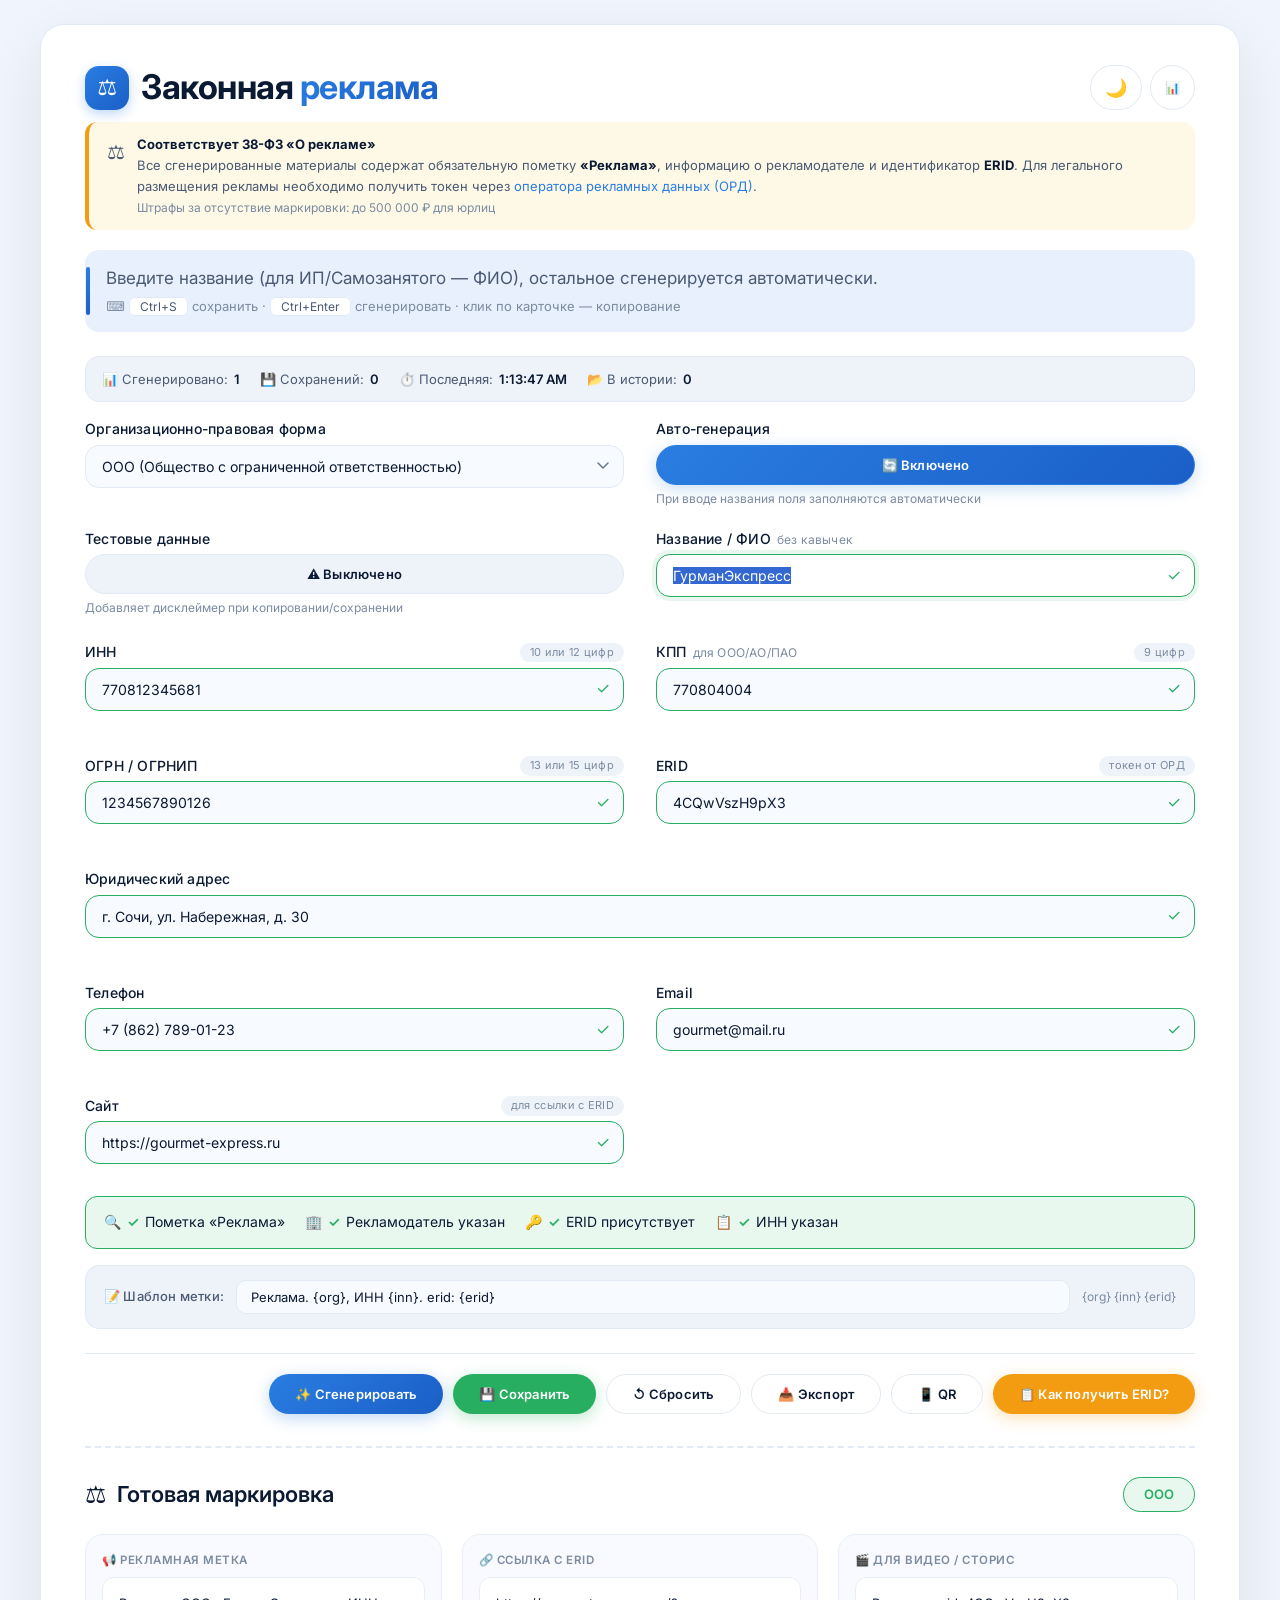
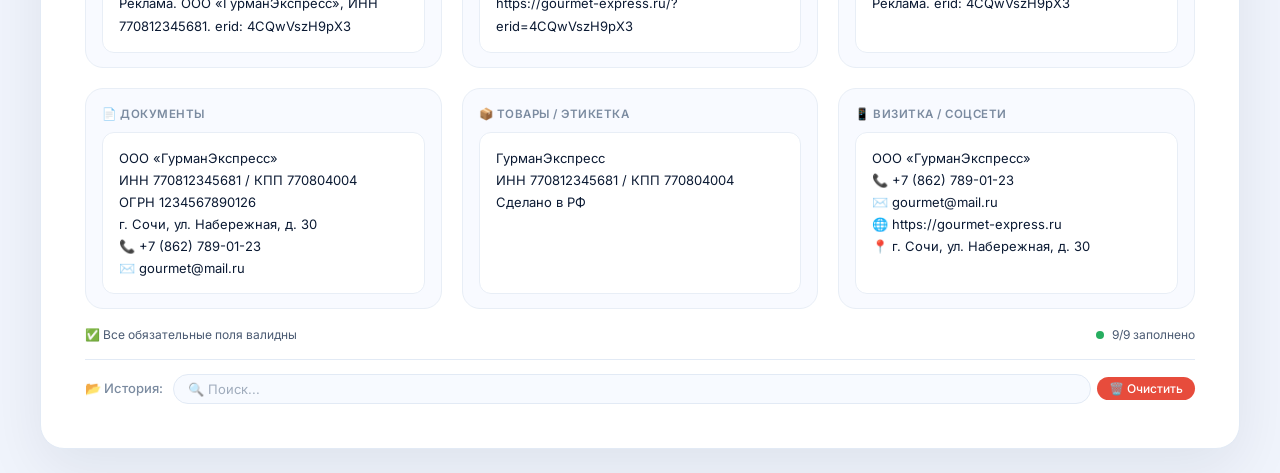
==== commit b2eac2cd: "Update index.html" ====
--- a/index.html
+++ b/index.html
@@ -1,609 +1,1887 @@
 <!DOCTYPE html>
-<html lang="ru">
+<html lang="ru" data-theme="light">
 <head>
-  <meta charset="UTF-8">
-  <meta name="viewport" content="width=device-width, initial-scale=1.0, maximum-scale=1.0, user-scalable=no">
-  <title>Кнопочный телефон · Симулятор набора</title>
-  <style>
-    * {
-      box-sizing: border-box;
-      margin: 0;
-      padding: 0;
-      user-select: none;
-      font-family: 'Segoe UI', 'Nokia Pure', 'Arial', sans-serif;
-    }
-
-    body {
-      background: linear-gradient(145deg, #2b2b2b 0%, #1a1a1a 100%);
-      min-height: 100vh;
-      display: flex;
-      justify-content: center;
-      align-items: center;
-      padding: 16px;
-    }
-
-    /* КОРПУС ТЕЛЕФОНА */
-    .phone {
-      background: #3a3a3a;
-      background: linear-gradient(145deg, #3e3e3e, #2c2c2c);
-      width: 340px;
-      padding: 20px 15px 25px;
-      border-radius: 38px;
-      box-shadow: 
-        0 18px 25px rgba(0,0,0,0.7),
-        inset 0 1px 4px rgba(255,255,255,0.2),
-        inset 0 -3px 8px rgba(0,0,0,0.6);
-      border: 1px solid #555;
-    }
-
-    /* ЭКРАН */
-    .screen {
-      background: #b8d4b0; /* старый LCD зеленоватый */
-      background: linear-gradient(145deg, #c0dab6, #a6c29c);
-      border-radius: 16px;
-      padding: 16px 12px 12px;
-      margin-bottom: 20px;
-      box-shadow: 
-        inset 0 0 0 2px #6d7a62,
-        inset 0 6px 10px rgba(0,0,0,0.25),
-        0 2px 4px rgba(0,0,0,0.5);
-      border: 1px solid #7d8a72;
-    }
-
-    .display-text {
-      background: #9fb896;
-      background: linear-gradient(145deg, #b1cba7, #9cb392);
-      border-radius: 8px;
-      padding: 14px 12px;
-      min-height: 80px;
-      font-size: 26px;
-      font-weight: 600;
-      letter-spacing: 1px;
-      color: #1f3a1a;
-      text-shadow: 0 1px 0 #d0e8c6;
-      box-shadow: inset 0 2px 6px rgba(0,0,0,0.2);
-      word-break: break-word;
-      display: flex;
-      align-items: center;
-      border: 1px solid #7a8f70;
-      font-family: 'Courier New', 'Nokia Pure', monospace;
-      transition: all 0.1s;
-    }
-
-    .status-bar {
-      display: flex;
-      justify-content: space-between;
-      align-items: center;
-      margin-top: 6px;
-      font-size: 13px;
-      color: #2b4423;
-      font-weight: 600;
-      text-shadow: 0 1px 0 #bcd6b0;
-      padding: 0 4px;
-    }
-
-    .battery {
-      display: flex;
-      align-items: center;
-      gap: 4px;
-    }
-
-    .battery-icon {
-      width: 22px;
-      height: 12px;
-      background: #3d5834;
-      border-radius: 2px;
-      position: relative;
-      box-shadow: inset 0 1px 2px rgba(0,0,0,0.4);
-    }
-
-    .battery-icon::after {
-      content: '';
-      position: absolute;
-      right: -4px;
-      top: 3px;
-      width: 3px;
-      height: 6px;
-      background: #3d5834;
-      border-radius: 0 2px 2px 0;
-    }
-
-    .battery-level {
-      width: 16px;
-      height: 8px;
-      background: #4a7940;
-      border-radius: 1px;
-      margin: 2px;
-      box-shadow: inset 0 1px 1px rgba(255,255,255,0.3);
-    }
-
-    /* КЛАВИАТУРА */
-    .keypad {
-      display: grid;
-      grid-template-columns: repeat(3, 1fr);
-      gap: 10px;
-      margin-top: 8px;
-    }
-
-    .key {
-      background: #4a4a4a;
-      background: radial-gradient(circle at 30% 20%, #5e5e5e, #3a3a3a);
-      border: none;
-      border-radius: 18px;
-      padding: 12px 0 10px;
-      color: #ececec;
-      font-size: 28px;
-      font-weight: 700;
-      text-shadow: 0 2px 0 #1f1f1f;
-      box-shadow: 
-        0 6px 0 #1f1f1f,
-        0 8px 8px rgba(0,0,0,0.5),
-        inset 0 1px 3px rgba(255,255,255,0.3);
-      cursor: pointer;
-      transition: all 0.06s ease;
-      display: flex;
-      flex-direction: column;
-      align-items: center;
-      justify-content: center;
-      line-height: 1.1;
-      font-family: 'Segoe UI', 'Nokia Pure', sans-serif;
-      letter-spacing: 1px;
-      transform: translateY(-2px);
-    }
-
-    .key:active, .key.pressed {
-      transform: translateY(4px);
-      box-shadow: 
-        0 2px 0 #1f1f1f,
-        0 4px 8px rgba(0,0,0,0.5),
-        inset 0 1px 2px rgba(255,255,255,0.3);
-    }
-
-    .key .sub {
-      font-size: 12px;
-      font-weight: 400;
-      color: #b0b0b0;
-      letter-spacing: 2px;
-      margin-top: 2px;
-      text-shadow: 0 1px 0 #111;
-      font-family: 'Courier New', monospace;
-    }
-
-    /* СПЕЦИАЛЬНЫЕ КЛАВИШИ (нижний ряд) */
-    .bottom-row {
-      display: grid;
-      grid-template-columns: repeat(3, 1fr);
-      gap: 10px;
-      margin-top: 10px;
-    }
-
-    .key.small {
-      font-size: 18px;
-      padding: 12px 0 10px;
-      border-radius: 16px;
-      background: radial-gradient(circle at 30% 20%, #5a5a5a, #363636);
-    }
-
-    .key.small .sub {
-      font-size: 10px;
-      margin-top: 0;
-    }
-
-    /* кнопка очистки/удаления */
-    .key.clear {
-      background: radial-gradient(circle at 30% 20%, #6d4b4b, #3d2a2a);
-      color: #ffc9c9;
-    }
-
-    .key.clear:active {
-      background: radial-gradient(circle at 30% 20%, #8a5a5a, #4a2e2e);
-    }
-
-    /* анимация нажатия */
-    .key.pressed {
-      transition: all 0.05s;
-    }
-
-    /* подсказка */
-    .hint {
-      text-align: center;
-      margin-top: 16px;
-      font-size: 11px;
-      color: #aaa;
-      letter-spacing: 0.5px;
-      text-transform: uppercase;
-      font-weight: 500;
-      opacity: 0.7;
-    }
-
-    /* небольшая вибрация (эмуляция) */
-    @keyframes vibrate {
-      0% { transform: translateX(0); }
-      25% { transform: translateX(-2px); }
-      50% { transform: translateX(2px); }
-      75% { transform: translateX(-1px); }
-      100% { transform: translateX(0); }
-    }
-
-    .phone.vibrate {
-      animation: vibrate 0.1s ease;
-    }
-
-    /* адаптив */
-    @media (max-width: 380px) {
-      .phone { width: 300px; padding: 15px 10px 20px; }
-      .key { font-size: 24px; padding: 10px 0 8px; }
-      .key .sub { font-size: 10px; }
-      .display-text { font-size: 22px; min-height: 70px; }
-    }
-  </style>
+    <meta charset="UTF-8">
+    <meta name="viewport" content="width=device-width, initial-scale=1.0, maximum-scale=5.0">
+    <title>Генератор реквизитов для рекламы</title>
+    <meta name="description" content="Генератор законной маркировки для интернет-рекламы с ERID, пометкой «Реклама» и реквизитами">
+    <meta name="theme-color" content="#0b1a33">
+    <link href="https://fonts.googleapis.com/css2?family=Inter:ital,wght@0,300;0,400;0,500;0,600;0,700;1,400&display=swap" rel="stylesheet">
+    <style>
+        :root {
+            --bg: #f0f4fc;
+            --card-bg: #ffffff;
+            --text: #0b1a33;
+            --text-secondary: #4a5a72;
+            --text-light: #7b8ba0;
+            --border: #e2eaf5;
+            --input-bg: #f7faff;
+            --shadow: 0 20px 60px rgba(11, 26, 51, 0.08);
+            --shadow-hover: 0 30px 80px rgba(11, 26, 51, 0.12);
+            --accent: #2a7de1;
+            --accent-light: #e8f0fe;
+            --accent-gradient: linear-gradient(135deg, #2a7de1 0%, #1a5fc7 100%);
+            --success: #27ae60;
+            --success-light: #e8f8ef;
+            --error: #e74c3c;
+            --error-light: #fde8e8;
+            --warning: #f39c12;
+            --warning-light: #fef9e7;
+            --preview-bg: #f8faff;
+            --tag-border: #e8eef6;
+            --badge-bg: #eef3fa;
+            --radius: 24px;
+            --radius-sm: 14px;
+            --transition: 0.3s cubic-bezier(0.4, 0, 0.2, 1);
+        }
+
+        [data-theme="dark"] {
+            --bg: #0d1117;
+            --card-bg: #161b22;
+            --text: #e6edf3;
+            --text-secondary: #8b949e;
+            --text-light: #6e7681;
+            --border: #30363d;
+            --input-bg: #0d1117;
+            --shadow: 0 20px 60px rgba(0, 0, 0, 0.5);
+            --shadow-hover: 0 30px 80px rgba(0, 0, 0, 0.6);
+            --accent: #58a6ff;
+            --accent-light: #1c2d4a;
+            --accent-gradient: linear-gradient(135deg, #58a6ff 0%, #1f6feb 100%);
+            --success: #3fb950;
+            --success-light: #1a3a2a;
+            --error: #f85149;
+            --error-light: #2d1b1b;
+            --warning: #d29922;
+            --warning-light: #2d2a1a;
+            --preview-bg: #0d1117;
+            --tag-border: #30363d;
+            --badge-bg: #21262d;
+        }
+
+        * { box-sizing: border-box; margin: 0; padding: 0; }
+        body {
+            font-family: 'Inter', system-ui, -apple-system, sans-serif;
+            background: var(--bg);
+            min-height: 100vh;
+            display: flex;
+            justify-content: center;
+            align-items: flex-start;
+            padding: 20px;
+            margin: 0;
+            transition: background var(--transition), color var(--transition);
+            color: var(--text);
+            line-height: 1.6;
+        }
+        .card {
+            max-width: 1200px;
+            width: 100%;
+            background: var(--card-bg);
+            border-radius: var(--radius);
+            box-shadow: var(--shadow);
+            padding: 32px 32px 36px;
+            transition: all var(--transition);
+            margin: 4px 0;
+            border: 1px solid var(--border);
+        }
+        .card:hover { box-shadow: var(--shadow-hover); }
+
+        .header {
+            display: flex;
+            justify-content: space-between;
+            align-items: center;
+            flex-wrap: wrap;
+            gap: 12px;
+            margin-bottom: 4px;
+        }
+        .logo { display: flex; align-items: center; gap: 12px; }
+        .logo-icon {
+            width: 44px; height: 44px;
+            background: var(--accent-gradient);
+            border-radius: 14px;
+            display: flex;
+            align-items: center;
+            justify-content: center;
+            font-size: 22px;
+            color: white;
+            flex-shrink: 0;
+            box-shadow: 0 4px 12px rgba(42, 125, 225, 0.3);
+        }
+        h1 {
+            font-size: clamp(24px, 3.6vw, 34px);
+            font-weight: 700;
+            color: var(--text);
+            letter-spacing: -0.5px;
+            line-height: 1.2;
+        }
+        h1 span {
+            background: var(--accent-gradient);
+            -webkit-background-clip: text;
+            -webkit-text-fill-color: transparent;
+            background-clip: text;
+        }
+        .header-actions { display: flex; gap: 8px; flex-wrap: wrap; }
+
+        .legal-banner {
+            background: var(--warning-light);
+            border-left: 4px solid var(--warning);
+            border-radius: 12px;
+            padding: 12px 18px;
+            margin: 12px 0 20px 0;
+            display: flex;
+            align-items: flex-start;
+            gap: 12px;
+            font-size: 13px;
+            color: var(--text-secondary);
+        }
+        .legal-banner .icon { font-size: 20px; flex-shrink: 0; margin-top: 2px; }
+        .legal-banner strong { color: var(--text); }
+        .legal-banner a { color: var(--accent); text-decoration: none; }
+        .legal-banner a:hover { text-decoration: underline; }
+
+        .subhead {
+            color: var(--text-secondary);
+            font-size: clamp(14px, 1.4vw, 17px);
+            margin: 8px 0 24px 0;
+            padding: 14px 20px;
+            background: var(--accent-light);
+            border-radius: 14px;
+            line-height: 1.6;
+            border: 1px solid transparent;
+            transition: background var(--transition);
+            position: relative;
+        }
+        .subhead::before {
+            content: '';
+            position: absolute;
+            left: 0;
+            top: 20%;
+            height: 60%;
+            width: 4px;
+            background: var(--accent-gradient);
+            border-radius: 4px;
+        }
+        .subhead .hotkeys {
+            display: block;
+            font-size: 13px;
+            color: var(--text-light);
+            margin-top: 4px;
+            font-weight: 400;
+        }
+        .subhead .hotkeys kbd {
+            background: var(--card-bg);
+            padding: 1px 10px;
+            border-radius: 6px;
+            font-size: 12px;
+            border: 1px solid var(--border);
+            font-family: inherit;
+            color: var(--text-secondary);
+        }
+
+        .form-grid {
+            display: grid;
+            grid-template-columns: 1fr 1fr;
+            gap: 16px 24px;
+        }
+        .form-group {
+            display: flex;
+            flex-direction: column;
+            gap: 4px;
+            position: relative;
+        }
+        .form-group.full { grid-column: 1 / -1; }
+
+        label {
+            font-weight: 500;
+            font-size: clamp(13px, 1.1vw, 14px);
+            color: var(--text);
+            letter-spacing: 0.2px;
+            display: flex;
+            align-items: center;
+            gap: 6px;
+            flex-wrap: wrap;
+        }
+        label small { font-weight: 400; color: var(--text-light); font-size: 12px; }
+        .label-hint {
+            color: var(--text-light);
+            font-weight: 400;
+            font-size: 11px;
+            margin-left: auto;
+            background: var(--badge-bg);
+            padding: 1px 10px;
+            border-radius: 30px;
+            letter-spacing: 0.3px;
+        }
+        .input-wrapper { position: relative; display: flex; align-items: center; }
+
+        input, select {
+            background: var(--input-bg);
+            border: 1.5px solid var(--border);
+            border-radius: var(--radius-sm);
+            padding: 12px 16px;
+            font-size: clamp(14px, 1.1vw, 15px);
+            transition: all var(--transition);
+            outline: none;
+            color: var(--text);
+            width: 100%;
+            -webkit-appearance: none;
+            appearance: none;
+            font-family: 'Inter', sans-serif;
+        }
+        input::placeholder { color: var(--text-light); opacity: 0.7; }
+        input:focus, select:focus {
+            border-color: var(--accent);
+            background: var(--card-bg);
+            box-shadow: 0 0 0 4px rgba(42, 125, 225, 0.1);
+        }
+        input.error { border-color: var(--error); background: var(--error-light); }
+        input.error:focus { box-shadow: 0 0 0 4px rgba(231, 76, 60, 0.1); }
+        input.valid { border-color: var(--success); }
+        input.valid:focus { box-shadow: 0 0 0 4px rgba(39, 174, 96, 0.1); }
+
+        select {
+            background-image: url("data:image/svg+xml,%3Csvg xmlns='http://www.w3.org/2000/svg' width='12' height='8' viewBox='0 0 12 8'%3E%3Cpath d='M1 1l5 5 5-5' stroke='%2365768f' stroke-width='1.5' fill='none' stroke-linecap='round'/%3E%3C/svg%3E");
+            background-repeat: no-repeat;
+            background-position: right 14px center;
+            padding-right: 38px;
+            cursor: pointer;
+        }
+        [data-theme="dark"] select {
+            background-image: url("data:image/svg+xml,%3Csvg xmlns='http://www.w3.org/2000/svg' width='12' height='8' viewBox='0 0 12 8'%3E%3Cpath d='M1 1l5 5 5-5' stroke='%238b949e' stroke-width='1.5' fill='none' stroke-linecap='round'/%3E%3C/svg%3E");
+        }
+
+        .input-status {
+            position: absolute;
+            right: 14px;
+            font-size: 16px;
+            pointer-events: none;
+            opacity: 0;
+            transition: all var(--transition);
+        }
+        .input-status.show { opacity: 1; }
+        .input-status.error-icon { color: var(--error); }
+        .input-status.success-icon { color: var(--success); }
+
+        .validation-message {
+            font-size: 12px;
+            color: var(--error);
+            min-height: 18px;
+            margin-top: 2px;
+            transition: all var(--transition);
+            font-weight: 400;
+        }
+
+        .compliance-check {
+            display: flex;
+            flex-wrap: wrap;
+            gap: 12px 20px;
+            padding: 14px 18px;
+            background: var(--success-light);
+            border-radius: 12px;
+            border: 1px solid var(--success);
+            margin-top: 8px;
+            font-size: 14px;
+        }
+        .compliance-check .check-item { display: flex; align-items: center; gap: 6px; }
+        .compliance-check .check-item .status { font-weight: 600; }
+        .compliance-check .check-item .status.pass { color: var(--success); }
+        .compliance-check .check-item .status.fail { color: var(--error); }
+
+        .actions {
+            display: flex;
+            flex-wrap: wrap;
+            gap: 10px;
+            justify-content: flex-end;
+            margin-top: 24px;
+            padding-top: 20px;
+            border-top: 1px solid var(--border);
+        }
+        .btn {
+            font-family: 'Inter', sans-serif;
+            background: var(--text);
+            color: var(--card-bg);
+            border: none;
+            border-radius: 40px;
+            padding: 11px 26px;
+            font-weight: 600;
+            font-size: clamp(13px, 1vw, 15px);
+            cursor: pointer;
+            transition: all var(--transition);
+            display: inline-flex;
+            align-items: center;
+            gap: 8px;
+            box-shadow: 0 4px 12px rgba(0, 0, 0, 0.06);
+            flex: 0 1 auto;
+            touch-action: manipulation;
+            letter-spacing: 0.2px;
+        }
+        .btn:hover { transform: translateY(-2px); box-shadow: 0 8px 24px rgba(0, 0, 0, 0.12); }
+        .btn:active { transform: scale(0.97); transition-duration: 0.05s; }
+        .btn:disabled { opacity: 0.4; cursor: not-allowed; transform: none !important; box-shadow: none !important; }
+        .btn-outline { background: transparent; color: var(--text); box-shadow: none; border: 1.5px solid var(--border); }
+        .btn-outline:hover { background: var(--badge-bg); border-color: var(--accent); box-shadow: none; }
+        .btn-primary { background: var(--accent-gradient); color: white; box-shadow: 0 4px 16px rgba(42, 125, 225, 0.3); }
+        .btn-primary:hover { box-shadow: 0 8px 28px rgba(42, 125, 225, 0.4); transform: translateY(-2px); }
+        .btn-success { background: var(--success); color: white; box-shadow: 0 4px 16px rgba(39, 174, 96, 0.3); }
+        .btn-success:hover { box-shadow: 0 8px 28px rgba(39, 174, 96, 0.4); transform: translateY(-2px); }
+        .btn-warning { background: var(--warning); color: white; box-shadow: 0 4px 16px rgba(243, 156, 18, 0.3); }
+        .btn-warning:hover { box-shadow: 0 8px 28px rgba(243, 156, 18, 0.4); transform: translateY(-2px); }
+        .btn-toggle {
+            background: var(--badge-bg);
+            color: var(--text);
+            border: 1.5px solid var(--border);
+            box-shadow: none;
+            width: 100%;
+            justify-content: center;
+        }
+        .btn-toggle.active { background: var(--accent-gradient); color: white; border-color: var(--accent); box-shadow: 0 4px 16px rgba(42, 125, 225, 0.25); }
+        .btn-toggle:hover { transform: translateY(-1px); }
+        .btn-toggle.active:hover { box-shadow: 0 8px 28px rgba(42, 125, 225, 0.35); }
+        .btn-sm { padding: 5px 14px; font-size: 12px; border-radius: 30px; }
+        .btn-icon { padding: 11px 14px; font-size: 18px; justify-content: center; }
+        .btn-danger { background: var(--error); color: white; }
+        .btn-danger:hover { background: #c0392b; transform: translateY(-2px); }
+
+        .preview-area {
+            margin-top: 32px;
+            padding-top: 28px;
+            border-top: 2px dashed var(--border);
+            transition: border-color var(--transition);
+        }
+        .preview-header {
+            display: flex;
+            align-items: center;
+            justify-content: space-between;
+            flex-wrap: wrap;
+            gap: 12px;
+            margin-bottom: 20px;
+        }
+        .preview-header h2 {
+            font-size: clamp(18px, 2vw, 22px);
+            font-weight: 600;
+            color: var(--text);
+            display: flex;
+            align-items: center;
+            gap: 10px;
+        }
+        .badge {
+            background: var(--badge-bg);
+            border-radius: 40px;
+            padding: 6px 20px;
+            font-size: clamp(13px, 1vw, 14px);
+            font-weight: 600;
+            color: var(--text);
+            white-space: nowrap;
+            transition: all var(--transition);
+            border: 1px solid var(--border);
+            font-family: 'Inter', sans-serif;
+        }
+        .badge.success { background: var(--success-light); color: var(--success); border-color: var(--success); }
+        .badge.warning { background: var(--warning-light); color: var(--warning); border-color: var(--warning); }
+
+        .tag-grid {
+            display: grid;
+            grid-template-columns: repeat(auto-fit, minmax(280px, 1fr));
+            gap: 16px;
+        }
+        .tag-card {
+            background: var(--preview-bg);
+            border-radius: 18px;
+            padding: 16px 16px 14px;
+            border: 1px solid var(--tag-border);
+            transition: all var(--transition);
+            display: flex;
+            flex-direction: column;
+            cursor: pointer;
+            position: relative;
+            overflow: hidden;
+        }
+        .tag-card::before {
+            content: '';
+            position: absolute;
+            top: 0;
+            left: 0;
+            right: 0;
+            height: 3px;
+            background: var(--accent-gradient);
+            opacity: 0;
+            transition: opacity var(--transition);
+        }
+        .tag-card:hover { transform: translateY(-4px); box-shadow: 0 12px 32px rgba(0, 0, 0, 0.06); border-color: var(--accent); }
+        .tag-card:hover::before { opacity: 1; }
+        .tag-card:active { transform: scale(0.98); }
+        .tag-card .copy-hint {
+            position: absolute;
+            top: 10px;
+            right: 14px;
+            font-size: 12px;
+            color: var(--text-light);
+            opacity: 0;
+            transition: all var(--transition);
+            background: var(--card-bg);
+            padding: 2px 12px;
+            border-radius: 20px;
+            border: 1px solid var(--border);
+            font-weight: 500;
+        }
+        .tag-card:hover .copy-hint { opacity: 1; }
+        .tag-card.copied { border-color: var(--success); background: var(--success-light); }
+        .tag-card.copied .copy-hint { color: var(--success); opacity: 1; border-color: var(--success); }
+        .tag-card h3 {
+            font-size: clamp(11px, 0.9vw, 13px);
+            text-transform: uppercase;
+            letter-spacing: 0.5px;
+            color: var(--text-light);
+            margin: 0 0 8px 0;
+            font-weight: 600;
+        }
+        .tag-content {
+            background: var(--card-bg);
+            border-radius: 12px;
+            padding: 14px 16px;
+            border: 1px solid var(--tag-border);
+            font-size: clamp(13px, 1vw, 14px);
+            line-height: 1.7;
+            color: var(--text);
+            word-break: break-word;
+            min-height: 76px;
+            flex: 1;
+            font-family: 'Inter', monospace;
+            white-space: pre-wrap;
+            transition: all var(--transition);
+            font-weight: 400;
+        }
+        .tag-content .disclaimer {
+            display: block;
+            margin-top: 6px;
+            padding-top: 6px;
+            border-top: 1px dashed var(--warning);
+            color: var(--warning);
+            font-size: 11px;
+            font-family: 'Inter', sans-serif;
+            font-weight: 400;
+        }
+
+        .footer-note {
+            display: flex;
+            justify-content: space-between;
+            align-items: center;
+            flex-wrap: wrap;
+            gap: 8px;
+            margin-top: 16px;
+            font-size: clamp(12px, 0.9vw, 14px);
+            color: var(--text-secondary);
+        }
+        .status-dot { width: 8px; height: 8px; border-radius: 50%; display: inline-block; transition: background var(--transition); flex-shrink: 0; }
+        .status-dot.green { background: var(--success); }
+        .status-dot.yellow { background: var(--warning); }
+        .status-dot.red { background: var(--error); }
+        .status-group { display: flex; align-items: center; gap: 8px; }
+
+        .history-bar {
+            display: flex;
+            flex-wrap: wrap;
+            gap: 6px;
+            margin-top: 14px;
+            padding-top: 14px;
+            border-top: 1px solid var(--border);
+            align-items: center;
+        }
+        .history-bar .history-label {
+            color: var(--text-light);
+            font-size: 13px;
+            font-weight: 500;
+            margin-right: 4px;
+        }
+        .history-search {
+            flex: 1;
+            min-width: 120px;
+            padding: 6px 14px;
+            border-radius: 30px;
+            border: 1px solid var(--border);
+            background: var(--input-bg);
+            color: var(--text);
+            font-size: 13px;
+            font-family: 'Inter', sans-serif;
+            transition: all var(--transition);
+            outline: none;
+        }
+        .history-search:focus {
+            border-color: var(--accent);
+            box-shadow: 0 0 0 3px rgba(42, 125, 225, 0.1);
+        }
+        .history-item {
+            background: var(--badge-bg);
+            padding: 4px 12px;
+            border-radius: 30px;
+            font-size: 12px;
+            color: var(--text);
+            cursor: pointer;
+            transition: all var(--transition);
+            border: 1px solid transparent;
+            font-weight: 500;
+            white-space: nowrap;
+            max-width: 240px;
+            overflow: hidden;
+            text-overflow: ellipsis;
+            display: inline-flex;
+            align-items: center;
+            gap: 6px;
+        }
+        .history-item:hover {
+            background: var(--accent-light);
+            border-color: var(--accent);
+            transform: scale(1.02);
+        }
+        .history-item .del-single {
+            font-size: 14px;
+            line-height: 1;
+            cursor: pointer;
+            opacity: 0.4;
+            transition: opacity var(--transition);
+            background: none;
+            border: none;
+            color: var(--text);
+            padding: 0 2px;
+        }
+        .history-item .del-single:hover { opacity: 1; }
+
+        .history-clear-btn {
+            padding: 4px 12px;
+            font-size: 12px;
+            border-radius: 30px;
+            background: var(--error);
+            color: white;
+            border: none;
+            cursor: pointer;
+            transition: all var(--transition);
+            font-family: 'Inter', sans-serif;
+            font-weight: 500;
+        }
+        .history-clear-btn:hover { opacity: 0.8; transform: scale(1.02); }
+
+        .hidden-field { display: none !important; }
+
+        .toast-notification {
+            position: fixed;
+            bottom: 24px;
+            left: 50%;
+            transform: translateX(-50%);
+            background: var(--text);
+            color: var(--card-bg);
+            padding: 12px 28px;
+            border-radius: 40px;
+            font-size: 14px;
+            z-index: 2000;
+            box-shadow: 0 8px 32px rgba(0, 0, 0, 0.2);
+            animation: toastIn 0.4s ease;
+            max-width: 90%;
+            text-align: center;
+            font-weight: 500;
+            font-family: 'Inter', sans-serif;
+            transition: all var(--transition);
+        }
+        [data-theme="dark"] .toast-notification {
+            background: var(--card-bg);
+            color: var(--text);
+            border: 1px solid var(--border);
+        }
+        @keyframes toastIn {
+            from { opacity: 0; transform: translateX(-50%) translateY(20px) scale(0.95); }
+            to { opacity: 1; transform: translateX(-50%) translateY(0) scale(1); }
+        }
+
+        .qr-overlay {
+            display: none;
+            position: fixed;
+            top: 0; left: 0; right: 0; bottom: 0;
+            background: rgba(0, 0, 0, 0.5);
+            backdrop-filter: blur(8px);
+            z-index: 1000;
+            animation: fadeIn 0.3s ease;
+        }
+        .qr-overlay.active { display: block; }
+        .qr-container {
+            display: none;
+            position: fixed;
+            top: 50%; left: 50%;
+            transform: translate(-50%, -50%);
+            background: var(--card-bg);
+            padding: 32px;
+            border-radius: 24px;
+            box-shadow: 0 40px 80px rgba(0, 0, 0, 0.4);
+            z-index: 1001;
+            text-align: center;
+            max-width: 90vw;
+            animation: slideUp 0.4s ease;
+            border: 1px solid var(--border);
+        }
+        .qr-container.active { display: block; }
+        @keyframes fadeIn { from { opacity: 0; } to { opacity: 1; } }
+        @keyframes slideUp { from { opacity: 0; transform: translate(-50%, -40%); } to { opacity: 1; transform: translate(-50%, -50%); } }
+        .qr-container .close-qr {
+            position: absolute;
+            top: 12px; right: 16px;
+            font-size: 22px;
+            cursor: pointer;
+            background: none;
+            border: none;
+            color: var(--text-secondary);
+            transition: all var(--transition);
+            padding: 4px 8px;
+            border-radius: 8px;
+        }
+        .qr-container .close-qr:hover { background: var(--badge-bg); color: var(--text); }
+        .qr-container h3 {
+            font-size: 20px;
+            font-weight: 600;
+            margin-bottom: 8px;
+            color: var(--text);
+        }
+        #qrCanvas {
+            margin: 12px auto;
+            display: block;
+            border-radius: 12px;
+            background: white;
+            padding: 8px;
+            box-shadow: 0 4px 16px rgba(0,0,0,0.06);
+            max-width: 100%;
+            height: auto;
+        }
+        #qrLinkText {
+            font-size: 13px;
+            color: var(--text-secondary);
+            word-break: break-all;
+            margin-top: 4px;
+            font-family: 'Inter', monospace;
+        }
+
+        .template-settings {
+            margin-top: 16px;
+            padding: 14px 18px;
+            background: var(--badge-bg);
+            border-radius: 14px;
+            display: flex;
+            flex-wrap: wrap;
+            gap: 12px;
+            align-items: center;
+            border: 1px solid var(--border);
+            transition: all var(--transition);
+        }
+        .template-settings label {
+            font-size: 13px;
+            font-weight: 500;
+            color: var(--text-secondary);
+            gap: 4px;
+        }
+        .template-settings input {
+            flex: 1;
+            min-width: 180px;
+            padding: 8px 14px;
+            border-radius: 10px;
+            border: 1px solid var(--border);
+            background: var(--input-bg);
+            color: var(--text);
+            font-size: 13px;
+            font-family: 'Inter', monospace;
+            transition: all var(--transition);
+            outline: none;
+        }
+        .template-settings input:focus {
+            border-color: var(--accent);
+            box-shadow: 0 0 0 3px rgba(42, 125, 225, 0.1);
+        }
+        .template-settings small { color: var(--text-light); font-size: 12px; }
+
+        .stats {
+            display: none;
+            gap: 12px 20px;
+            font-size: 13px;
+            color: var(--text-secondary);
+            flex-wrap: wrap;
+            margin-bottom: 16px;
+            padding: 12px 16px;
+            background: var(--badge-bg);
+            border-radius: 14px;
+            border: 1px solid var(--border);
+        }
+        .stats.show { display: flex; }
+        .stats span { display: flex; align-items: center; gap: 6px; }
+        .stats b { color: var(--text); font-weight: 600; }
+
+        @media (max-width: 820px) {
+            .card { padding: 20px 16px 24px; border-radius: 20px; }
+            .form-grid { gap: 14px 16px; }
+            .tag-grid { grid-template-columns: repeat(auto-fit, minmax(240px, 1fr)); }
+        }
+        @media (max-width: 640px) {
+            body { padding: 10px; }
+            .card { padding: 16px 12px 20px; border-radius: 16px; margin: 0; }
+            .form-grid { grid-template-columns: 1fr; gap: 12px; }
+            .form-group.full { grid-column: 1; }
+            .tag-grid { grid-template-columns: 1fr; gap: 12px; }
+            .actions { justify-content: stretch; }
+            .btn { flex: 1 1 auto; justify-content: center; padding: 12px 16px; min-width: 100px; }
+            .btn-sm { flex: 0 1 auto; padding: 5px 12px; }
+            .preview-header { flex-direction: column; align-items: flex-start; }
+            input, select { padding: 11px 14px; font-size: 16px; }
+            .label-hint { display: none; }
+            .header { flex-direction: column; align-items: stretch; gap: 8px; }
+            .header-actions { justify-content: stretch; }
+            .header-actions .btn { flex: 1; justify-content: center; }
+            .logo { justify-content: center; }
+            .template-settings { flex-direction: column; align-items: stretch; }
+            .template-settings input { min-width: auto; }
+            .history-item { max-width: 140px; font-size: 11px; }
+            .subhead { padding: 12px 16px; }
+            .qr-container { padding: 20px; width: 90vw; }
+            .stats { flex-direction: column; gap: 6px; }
+            .legal-banner { flex-direction: column; gap: 4px; }
+            .compliance-check { flex-direction: column; gap: 6px; }
+        }
+        @media (min-width: 1200px) {
+            .card { padding: 40px 44px 44px; }
+            .form-grid { gap: 20px 32px; }
+            .tag-grid { gap: 20px; }
+        }
+        ::-webkit-scrollbar { width: 6px; height: 6px; }
+        ::-webkit-scrollbar-track { background: var(--bg); border-radius: 10px; }
+        ::-webkit-scrollbar-thumb { background: var(--border); border-radius: 10px; }
+        ::-webkit-scrollbar-thumb:hover { background: var(--text-light); }
+    </style>
 </head>
 <body>
-  <div class="phone" id="phone">
-    <!-- ЭКРАН -->
-    <div class="screen">
-      <div class="display-text" id="display">Привет</div>
-      <div class="status-bar">
-        <span>📶 MTS</span>
-        <div class="battery">
-          <span>🔋</span>
-          <div class="battery-icon">
-            <div class="battery-level"></div>
-          </div>
+
+<div class="qr-overlay" id="qrOverlay"></div>
+<div class="qr-container" id="qrContainer">
+    <button class="close-qr" id="closeQr">✕</button>
+    <h3>🔗 QR-код для ссылки с ERID</h3>
+    <canvas id="qrCanvas" width="220" height="220"></canvas>
+    <p id="qrLinkText"></p>
+    <button class="btn btn-primary btn-sm" id="qrCopyBtn" style="margin-top:8px;">📋 Копировать ссылку</button>
+</div>
+
+<div class="card" id="app">
+    <div class="header">
+        <div class="logo">
+            <div class="logo-icon">⚖️</div>
+            <h1>Законная <span>реклама</span></h1>
         </div>
-      </div>
+        <div class="header-actions">
+            <button class="btn btn-outline btn-sm btn-icon" id="themeToggle" title="Тёмная тема">🌙</button>
+            <button class="btn btn-outline btn-sm" id="statsToggle">📊</button>
+        </div>
     </div>
 
-    <!-- КЛАВИАТУРА (3x4) -->
-    <div class="keypad">
-      <!-- 1 -->
-      <button class="key" data-key="1" data-letters=".,?!1">
-        <span>1</span>
-        <span class="sub">.,?!</span>
-      </button>
-      <!-- 2 -->
-      <button class="key" data-key="2" data-letters="абвг2">
-        <span>2</span>
-        <span class="sub">абвг</span>
-      </button>
-      <!-- 3 -->
-      <button class="key" data-key="3" data-letters="дежз3">
-        <span>3</span>
-        <span class="sub">дежз</span>
-      </button>
-      <!-- 4 -->
-      <button class="key" data-key="4" data-letters="ийкл4">
-        <span>4</span>
-        <span class="sub">ийкл</span>
-      </button>
-      <!-- 5 -->
-      <button class="key" data-key="5" data-letters="мноп5">
-        <span>5</span>
-        <span class="sub">мноп</span>
-      </button>
-      <!-- 6 -->
-      <button class="key" data-key="6" data-letters="рсту6">
-        <span>6</span>
-        <span class="sub">рсту</span>
-      </button>
-      <!-- 7 -->
-      <button class="key" data-key="7" data-letters="фхцч7">
-        <span>7</span>
-        <span class="sub">фхцч</span>
-      </button>
-      <!-- 8 -->
-      <button class="key" data-key="8" data-letters="шщъы8">
-        <span>8</span>
-        <span class="sub">шщъы</span>
-      </button>
-      <!-- 9 -->
-      <button class="key" data-key="9" data-letters="ьэюя9">
-        <span>9</span>
-        <span class="sub">ьэюя</span>
-      </button>
+    <div class="legal-banner">
+        <span class="icon">⚖️</span>
+        <div>
+            <strong>Соответствует 38-ФЗ «О рекламе»</strong><br>
+            Все сгенерированные материалы содержат обязательную пометку <strong>«Реклама»</strong>, информацию о рекламодателе и идентификатор <strong>ERID</strong>.
+            Для легального размещения рекламы необходимо получить токен через <a href="#" onclick="showORDInfo(); return false;">оператора рекламных данных (ОРД)</a>.
+            <span style="display:block;font-size:12px;margin-top:2px;color:var(--text-light);">Штрафы за отсутствие маркировки: до 500 000 ₽ для юрлиц</span>
+        </div>
     </div>
 
-    <!-- НИЖНИЙ РЯД: *, 0, # -->
-    <div class="bottom-row">
-      <button class="key small" data-key="*" data-letters="*+">
-        <span>*</span>
-        <span class="sub">+</span>
-      </button>
-      <button class="key small" data-key="0" data-letters=" 0">
-        <span>0</span>
-        <span class="sub">␣</span>
-      </button>
-      <button class="key small" data-key="#" data-letters="#">
-        <span>#</span>
-        <span class="sub">⇧</span>
-      </button>
+    <div class="subhead">
+        Введите название (для ИП/Самозанятого — ФИО), остальное сгенерируется автоматически.
+        <span class="hotkeys">
+            ⌨️ <kbd>Ctrl+S</kbd> сохранить · <kbd>Ctrl+Enter</kbd> сгенерировать · клик по карточке — копирование
+        </span>
     </div>
 
-    <!-- ДОПОЛНИТЕЛЬНЫЕ КНОПКИ (удаление, сброс) -->
-    <div class="bottom-row" style="margin-top: 12px; grid-template-columns: 1fr 1fr;">
-      <button class="key small clear" id="backspaceBtn">
-        <span>⌫</span>
-        <span class="sub">удалить</span>
-      </button>
-      <button class="key small clear" id="resetBtn">
-        <span>✕</span>
-        <span class="sub">сброс</span>
-      </button>
+    <div class="stats" id="statsPanel">
+        <span>📊 Сгенерировано: <b id="genCount">0</b></span>
+        <span>💾 Сохранений: <b id="saveCount">0</b></span>
+        <span>⏱️ Последняя: <b id="lastGen">—</b></span>
+        <span>📂 В истории: <b id="historyCount">0</b></span>
     </div>
 
-    <div class="hint">T9 · Нажимай многократно</div>
-  </div>
-
-  <script>
-    (function(){
-      // ---------- ДАННЫЕ ----------
-      // Соответствие цифр и символов (циклический перебор)
-      const keyMap = {
-        '1': ['.', ',', '?', '!', '1'],
-        '2': ['а', 'б', 'в', 'г', '2'],
-        '3': ['д', 'е', 'ж', 'з', '3'],
-        '4': ['и', 'й', 'к', 'л', '4'],
-        '5': ['м', 'н', 'о', 'п', '5'],
-        '6': ['р', 'с', 'т', 'у', '6'],
-        '7': ['ф', 'х', 'ц', 'ч', '7'],
-        '8': ['ш', 'щ', 'ъ', 'ы', '8'],
-        '9': ['ь', 'э', 'ю', 'я', '9'],
-        '*': ['*', '+'],
-        '0': [' ', '0'],
-        '#': ['#']
-      };
-
-      // Текущий текст (изначально "Привет" для примера)
-      let currentText = 'Привет';
-      
-      // Состояние для многократного нажатия:
-      let lastKey = null;          // какая клавиша была нажата последней
-      let pressCount = 0;         // сколько раз подряд нажата
-      let lastIndex = 0;          // текущий индекс в массиве символов (для быстрого доступа)
-      let lastChar = '';          // последний добавленный символ (для замены)
-
-      // Таймер для сброса счетчика (если долго не жмут)
-      let resetTimer = null;
-      const RESET_TIMEOUT = 1000; // 1 секунда — сбрасываем счетчик
-
-      // DOM элементы
-      const displayEl = document.getElementById('display');
-      const phoneEl = document.getElementById('phone');
-      const backspaceBtn = document.getElementById('backspaceBtn');
-      const resetBtn = document.getElementById('resetBtn');
-
-      // ---------- ВСПОМОГАТЕЛЬНЫЕ ФУНКЦИИ ----------
-      function updateDisplay() {
-        displayEl.textContent = currentText;
-        // небольшой эффект мигания при обновлении (опционально)
-        displayEl.style.transition = 'none';
-        displayEl.style.transform = 'scale(0.98)';
+    <form id="businessForm" class="form-grid" novalidate>
+        <div class="form-group">
+            <label for="businessType">Организационно-правовая форма</label>
+            <select id="businessType">
+                <option value="ИП">ИП (Индивидуальный предприниматель)</option>
+                <option value="ООО" selected>ООО (Общество с ограниченной ответственностью)</option>
+                <option value="АО">АО (Акционерное общество)</option>
+                <option value="ПАО">ПАО (Публичное акционерное общество)</option>
+                <option value="Самозанятый">Самозанятый (Налог на профессиональный доход)</option>
+            </select>
+        </div>
+
+        <div class="form-group">
+            <label>Авто-генерация</label>
+            <button type="button" class="btn btn-toggle active" id="autoGenToggle" style="width:100%;justify-content:center;">
+                🔄 Включено
+            </button>
+            <small style="color:var(--text-light);font-size:12px;">При вводе названия поля заполняются автоматически</small>
+        </div>
+
+        <div class="form-group">
+            <label>Тестовые данные</label>
+            <button type="button" class="btn btn-toggle" id="testDataToggle" style="width:100%;justify-content:center;">
+                ⚠️ Выключено
+            </button>
+            <small style="color:var(--text-light);font-size:12px;">Добавляет дисклеймер при копировании/сохранении</small>
+        </div>
+
+        <div class="form-group">
+            <label for="orgName">Название / ФИО <small>без кавычек</small></label>
+            <div class="input-wrapper">
+                <input type="text" id="orgName" placeholder="Например: Ромашка или Иванов И.И." value="ТехноСтарт" maxlength="100" autofocus>
+                <span class="input-status" id="orgNameStatus"></span>
+            </div>
+            <div class="validation-message" id="orgNameValidation"></div>
+        </div>
+
+        <div class="form-group">
+            <label for="inn">ИНН <span class="label-hint">10 или 12 цифр</span></label>
+            <div class="input-wrapper">
+                <input type="text" id="inn" placeholder="Введите ИНН" value="770812345678">
+                <span class="input-status" id="innStatus"></span>
+            </div>
+            <div class="validation-message" id="innValidation"></div>
+        </div>
+
+        <div class="form-group" id="kppGroup">
+            <label for="kpp">КПП <small>для ООО/АО/ПАО</small> <span class="label-hint">9 цифр</span></label>
+            <div class="input-wrapper">
+                <input type="text" id="kpp" placeholder="9 цифр" value="770801001">
+                <span class="input-status" id="kppStatus"></span>
+            </div>
+            <div class="validation-message" id="kppValidation"></div>
+        </div>
+
+        <div class="form-group">
+            <label for="ogrn">ОГРН / ОГРНИП <span class="label-hint">13 или 15 цифр</span></label>
+            <div class="input-wrapper">
+                <input type="text" id="ogrn" placeholder="Введите ОГРН" value="1234567890123">
+                <span class="input-status" id="ogrnStatus"></span>
+            </div>
+            <div class="validation-message" id="ogrnValidation"></div>
+        </div>
+
+        <div class="form-group">
+            <label for="erid">ERID <span class="label-hint">токен от ОРД</span></label>
+            <div class="input-wrapper">
+                <input type="text" id="erid" placeholder="Например: 4CQwVszH9pW7" value="4CQwVszH9pW7">
+                <span class="input-status" id="eridStatus"></span>
+            </div>
+            <div class="validation-message" id="eridValidation"></div>
+        </div>
+
+        <div class="form-group full">
+            <label for="address">Юридический адрес</label>
+            <div class="input-wrapper">
+                <input type="text" id="address" placeholder="г. Москва, ул. Тверская, д. 1" value="г. Москва, ул. Тверская, д. 1, оф. 5">
+                <span class="input-status" id="addressStatus"></span>
+            </div>
+            <div class="validation-message" id="addressValidation"></div>
+        </div>
+
+        <div class="form-group">
+            <label for="phone">Телефон</label>
+            <div class="input-wrapper">
+                <input type="text" id="phone" placeholder="+7 (495) 123-45-67" value="+7 (495) 777-88-99">
+                <span class="input-status" id="phoneStatus"></span>
+            </div>
+            <div class="validation-message" id="phoneValidation"></div>
+        </div>
+
+        <div class="form-group">
+            <label for="email">Email</label>
+            <div class="input-wrapper">
+                <input type="text" id="email" placeholder="info@company.ru" value="info@techstart.ru">
+                <span class="input-status" id="emailStatus"></span>
+            </div>
+            <div class="validation-message" id="emailValidation"></div>
+        </div>
+
+        <div class="form-group">
+            <label for="website">Сайт <span class="label-hint">для ссылки с ERID</span></label>
+            <div class="input-wrapper">
+                <input type="text" id="website" placeholder="https://ваш-сайт.ru" value="https://techstart.ru">
+                <span class="input-status" id="websiteStatus"></span>
+            </div>
+            <div class="validation-message" id="websiteValidation"></div>
+        </div>
+    </form>
+
+    <div class="compliance-check" id="complianceCheck">
+        <div class="check-item">🔍 <span class="status pass" id="checkAdMark">✓</span> Пометка «Реклама»</div>
+        <div class="check-item">🏢 <span class="status pass" id="checkAdvertiser">✓</span> Рекламодатель указан</div>
+        <div class="check-item">🔑 <span class="status pass" id="checkErid">✓</span> ERID присутствует</div>
+        <div class="check-item">📋 <span class="status pass" id="checkInn">✓</span> ИНН указан</div>
+    </div>
+
+    <div class="template-settings">
+        <label>📝 Шаблон метки:</label>
+        <input type="text" id="adTemplate" value="Реклама. {org}, ИНН {inn}. erid: {erid}">
+        <small>{org} {inn} {erid}</small>
+    </div>
+
+    <div class="actions">
+        <button class="btn btn-primary" id="generateBtn">✨ Сгенерировать</button>
+        <button class="btn btn-success" id="saveBtn">💾 Сохранить</button>
+        <button class="btn btn-outline" id="resetBtn">↺ Сбросить</button>
+        <button class="btn btn-outline" id="exportBtn">📥 Экспорт</button>
+        <button class="btn btn-outline" id="qrBtn">📱 QR</button>
+        <button class="btn btn-warning" id="ordInfoBtn">📋 Как получить ERID?</button>
+    </div>
+
+    <div class="preview-area">
+        <div class="preview-header">
+            <h2><span style="font-size:24px;">⚖️</span> Готовая маркировка</h2>
+            <span class="badge success" id="currentTypeBadge">ООО</span>
+        </div>
+
+        <div class="tag-grid">
+            <div class="tag-card" data-copy="previewAd">
+                <h3>📢 Рекламная метка <span class="copy-hint">📋 копировать</span></h3>
+                <div class="tag-content" id="previewAd">Заполните форму</div>
+            </div>
+            <div class="tag-card" data-copy="previewLink">
+                <h3>🔗 Ссылка с ERID <span class="copy-hint">📋 копировать</span></h3>
+                <div class="tag-content" id="previewLink">https://ваш-сайт.ru/?erid=ВашТокен</div>
+            </div>
+            <div class="tag-card" data-copy="previewVideo">
+                <h3>🎬 Для видео / Сторис <span class="copy-hint">📋 копировать</span></h3>
+                <div class="tag-content" id="previewVideo">Реклама. erid: ВашТокен</div>
+            </div>
+            <div class="tag-card" data-copy="previewDocs">
+                <h3>📄 Документы <span class="copy-hint">📋 копировать</span></h3>
+                <div class="tag-content" id="previewDocs">Заполните форму</div>
+            </div>
+            <div class="tag-card" data-copy="previewGoods">
+                <h3>📦 Товары / этикетка <span class="copy-hint">📋 копировать</span></h3>
+                <div class="tag-content" id="previewGoods">Заполните форму</div>
+            </div>
+            <div class="tag-card" data-copy="previewOther">
+                <h3>📱 Визитка / соцсети <span class="copy-hint">📋 копировать</span></h3>
+                <div class="tag-content" id="previewOther">Заполните форму</div>
+            </div>
+        </div>
+
+        <div class="footer-note">
+            <span id="updateStatus">✅ Все поля валидны</span>
+            <div class="status-group">
+                <span class="status-dot green" id="statusDot"></span>
+                <span id="fieldCount">0/9 заполнено</span>
+            </div>
+        </div>
+
+        <div class="history-bar" id="historyBar">
+            <span class="history-label">📂 История:</span>
+            <input type="text" class="history-search" id="historySearch" placeholder="🔍 Поиск...">
+            <button class="history-clear-btn" id="clearHistoryBtn">🗑️ Очистить</button>
+        </div>
+    </div>
+</div>
+
+<script>
+    (function() {
+        // ===== DOM =====
+        const typeSelect = document.getElementById('businessType');
+        const orgNameInput = document.getElementById('orgName');
+        const innInput = document.getElementById('inn');
+        const kppInput = document.getElementById('kpp');
+        const ogrnInput = document.getElementById('ogrn');
+        const eridInput = document.getElementById('erid');
+        const addressInput = document.getElementById('address');
+        const phoneInput = document.getElementById('phone');
+        const emailInput = document.getElementById('email');
+        const websiteInput = document.getElementById('website');
+        const adTemplateInput = document.getElementById('adTemplate');
+
+        const previewAd = document.getElementById('previewAd');
+        const previewLink = document.getElementById('previewLink');
+        const previewVideo = document.getElementById('previewVideo');
+        const previewDocs = document.getElementById('previewDocs');
+        const previewGoods = document.getElementById('previewGoods');
+        const previewOther = document.getElementById('previewOther');
+        const currentTypeBadge = document.getElementById('currentTypeBadge');
+        const kppGroup = document.getElementById('kppGroup');
+        const fieldCount = document.getElementById('fieldCount');
+        const updateStatus = document.getElementById('updateStatus');
+        const statusDot = document.getElementById('statusDot');
+        const historyBar = document.getElementById('historyBar');
+        const historySearch = document.getElementById('historySearch');
+        const autoGenToggle = document.getElementById('autoGenToggle');
+        const testDataToggle = document.getElementById('testDataToggle');
+        const themeToggle = document.getElementById('themeToggle');
+        const statsToggle = document.getElementById('statsToggle');
+        const statsPanel = document.getElementById('statsPanel');
+        const genCount = document.getElementById('genCount');
+        const saveCount = document.getElementById('saveCount');
+        const historyCount = document.getElementById('historyCount');
+        const lastGen = document.getElementById('lastGen');
+        const clearHistoryBtn = document.getElementById('clearHistoryBtn');
+        const qrBtn = document.getElementById('qrBtn');
+        const qrContainer = document.getElementById('qrContainer');
+        const qrOverlay = document.getElementById('qrOverlay');
+        const closeQr = document.getElementById('closeQr');
+        const qrCanvas = document.getElementById('qrCanvas');
+        const qrLinkText = document.getElementById('qrLinkText');
+        const qrCopyBtn = document.getElementById('qrCopyBtn');
+        const ordInfoBtn = document.getElementById('ordInfoBtn');
+
+        const generateBtn = document.getElementById('generateBtn');
+        const saveBtn = document.getElementById('saveBtn');
+        const resetBtn = document.getElementById('resetBtn');
+        const exportBtn = document.getElementById('exportBtn');
+
+        const checkAdMark = document.getElementById('checkAdMark');
+        const checkAdvertiser = document.getElementById('checkAdvertiser');
+        const checkErid = document.getElementById('checkErid');
+        const checkInn = document.getElementById('checkInn');
+
+        // ===== Состояние =====
+        let autoGenEnabled = true;
+        let testDataEnabled = false;
+        let isGeneratingFromName = false;
+        let generationCount = parseInt(localStorage.getItem('genCount') || '0');
+
+        // ===== Темная тема =====
+        function toggleTheme() {
+            const html = document.documentElement;
+            const current = html.getAttribute('data-theme');
+            const next = current === 'dark' ? 'light' : 'dark';
+            html.setAttribute('data-theme', next);
+            themeToggle.textContent = next === 'dark' ? '☀️' : '🌙';
+            localStorage.setItem('theme', next);
+        }
+
+        // ===== ORD Info =====
+        function showORDInfo() {
+            const ordList = [
+                'Яндекс (бесплатно для своих площадок)',
+                'VK (бесплатно для своих площадок)',
+                'Озон',
+                'Сбер',
+                'МТС',
+                'Амбердата',
+                'Вымпелком (Билайн)'
+            ];
+            const msg = '🔑 Как получить ERID:\n\n' +
+                '1. Выберите оператора рекламных данных (ОРД) из списка:\n' +
+                ordList.map((o, i) => `   ${i+1}. ${o}`).join('\n') +
+                '\n\n2. Зарегистрируйтесь в личном кабинете ОРД\n' +
+                '3. Передайте данные о рекламе: договор, креатив, площадку\n' +
+                '4. Получите уникальный токен ERID\n' +
+                '5. Добавьте токен в рекламный материал\n' +
+                '6. Передавайте ежемесячную отчётность в ЕРИР\n\n' +
+                '⚠️ Штрафы за отсутствие маркировки:\n' +
+                '• Физлица: до 100 000 ₽\n' +
+                '• Юрлица: до 500 000 ₽ ';
+            alert(msg);
+        }
+
+        // ===== Форматирование названия =====
+        function formatBusinessName(cleanName, type) {
+            const trimmed = cleanName.trim();
+            if (!trimmed) return '';
+            if (type === 'ИП') return `ИП ${trimmed}`;
+            if (type === 'Самозанятый') return `Самозанятый ${trimmed}`;
+            const typeMap = { 'ООО': 'ООО', 'АО': 'АО', 'ПАО': 'ПАО' };
+            const typeLabel = typeMap[type] || type;
+            const name = trimmed.replace(/^["«]|["»]$/g, '');
+            return `${typeLabel} «${name}»`;
+        }
+
+        function getCleanName() {
+            let name = orgNameInput.value.trim();
+            name = name.replace(/^["«]|["»]$/g, '');
+            const prefixes = ['ООО', 'АО', 'ПАО', 'ИП', 'Самозанятый', 'ООО_доп'];
+            for (let p of prefixes) {
+                if (name.startsWith(p + ' ')) {
+                    name = name.slice(p.length + 1);
+                    break;
+                }
+                if (name.startsWith(p + ' «')) {
+                    name = name.slice(p.length + 2);
+                    name = name.replace(/["»]$/g, '');
+                    break;
+                }
+                if (name.startsWith(p + ' "')) {
+                    name = name.slice(p.length + 2);
+                    name = name.replace(/["]$/g, '');
+                    break;
+                }
+            }
+            return name.trim();
+        }
+
+        // ===== Шаблоны =====
+        const scenarios = {
+            'ИП': {
+                cafe: { cleanName: 'Кофе&Уют', inn: '123456789012', kpp: '', ogrn: '123456789012345', erid: '4CQwVszH9pW8', address: 'г. Санкт-Петербург, Невский пр., д. 10', phone: '+7 (812) 234-56-78', email: 'coffee@yandex.ru', website: 'https://coffee-uyut.ru' },
+                beauty: { cleanName: 'Красота&Стиль', inn: '123456789015', kpp: '', ogrn: '123456789012348', erid: '4CQwVszH9pX5', address: 'г. Ростов-на-Дону, ул. Большая Садовая, д. 12', phone: '+7 (863) 234-56-78', email: 'beauty@mail.ru', website: 'https://beauty-style.ru' }
+            },
+            'ООО': {
+                shop: { cleanName: 'МаркетПлюс', inn: '770812345679', kpp: '770802002', ogrn: '1234567890124', erid: '4CQwVszH9pX0', address: 'г. Екатеринбург, ул. Ленина, д. 5', phone: '+7 (343) 345-67-89', email: 'shop@marketplus.ru', website: 'https://marketplus.ru' },
+                agency: { cleanName: 'ПромоСтарт', inn: '770812345680', kpp: '770803003', ogrn: '1234567890125', erid: '4CQwVszH9pX1', address: 'г. Новосибирск, Красный пр., д. 20', phone: '+7 (383) 567-89-01', email: 'promo@promostart.ru', website: 'https://promostart.ru' },
+                restaurant: { cleanName: 'ГурманЭкспресс', inn: '770812345681', kpp: '770804004', ogrn: '1234567890126', erid: '4CQwVszH9pX3', address: 'г. Сочи, ул. Набережная, д. 30', phone: '+7 (862) 789-01-23', email: 'gourmet@mail.ru', website: 'https://gourmet-express.ru' },
+                itcompany: { cleanName: 'ТехноКод', inn: '770812345682', kpp: '770805005', ogrn: '1234567890127', erid: '4CQwVszH9pX4', address: 'г. Москва, ул. Новый Арбат, д. 15', phone: '+7 (495) 123-45-67', email: 'info@techcode.ru', website: 'https://techcode.ru' },
+                auto: { cleanName: 'АвтоПремьер', inn: '770812345683', kpp: '770806006', ogrn: '1234567890128', erid: '4CQwVszH9pX6', address: 'г. Нижний Новгород, пр. Ленина, д. 50', phone: '+7 (831) 456-78-90', email: 'auto@premier.ru', website: 'https://autopremier.ru' }
+            },
+            'АО': {
+                bank: { cleanName: 'ГлобалБанк', inn: '770812345678', kpp: '770801001', ogrn: '1234567890123', erid: '4CQwVszH9pW7', address: 'г. Москва, ул. Тверская, д. 1, стр. 2', phone: '+7 (495) 200-50-50', email: 'info@globalbank.ru', website: 'https://globalbank.ru' }
+            },
+            'ПАО': {
+                bank: { cleanName: 'ГлобалБанк', inn: '770812345678', kpp: '770801001', ogrn: '1234567890123', erid: '4CQwVszH9pW7', address: 'г. Москва, ул. Тверская, д. 1, стр. 2', phone: '+7 (495) 200-50-50', email: 'info@globalbank.ru', website: 'https://globalbank.ru' }
+            },
+            'Самозанятый': {
+                donate: { cleanName: 'Петров Петр Петрович', inn: '123456789013', kpp: '', ogrn: '123456789012346', erid: '4CQwVszH9pW9', address: 'г. Казань, ул. Баумана, д. 15', phone: '+7 (843) 456-78-90', email: 'petrov@mail.ru', website: 'https://donate-petrov.ru' },
+                freelance: { cleanName: 'Сидоров Сидор Сидорович', inn: '123456789014', kpp: '', ogrn: '123456789012347', erid: '4CQwVszH9pX2', address: 'г. Краснодар, ул. Красная, д. 25', phone: '+7 (861) 678-90-12', email: 'sidorov@google.com', website: 'https://sidorov.design' }
+            }
+        };
+
+        function getRandomScenario(type) {
+            const typeScenarios = scenarios[type];
+            if (!typeScenarios) return null;
+            const keys = Object.keys(typeScenarios);
+            return typeScenarios[keys[Math.floor(Math.random() * keys.length)]];
+        }
+
+        // ===== Генерация случайных данных =====
+        function generateDataFromName(name, type) {
+            if (!name || name.trim().length < 2) return null;
+            let cleanName = name.replace(/[^a-zA-Zа-яА-Я0-9]/g, '').toLowerCase();
+            if (cleanName.length < 2) cleanName = 'company';
+            
+            let innLength = (type === 'ИП' || type === 'Самозанятый') ? 12 : 10;
+            let inn = '';
+            for (let i = 0; i < innLength; i++) inn += Math.floor(Math.random() * 9) + 1;
+            
+            let kpp = '';
+            const noKpp = ['ИП', 'Самозанятый'];
+            if (!noKpp.includes(type)) {
+                for (let i = 0; i < 9; i++) kpp += Math.floor(Math.random() * 9) + 1;
+            }
+            
+            let ogrnLength = (type === 'ИП' || type === 'Самозанятый') ? 15 : 13;
+            let ogrn = '';
+            for (let i = 0; i < ogrnLength; i++) ogrn += Math.floor(Math.random() * 9) + 1;
+            
+            const chars = 'ABCDEFGHIJKLMNOPQRSTUVWXYZabcdefghijklmnopqrstuvwxyz0123456789';
+            let erid = '4CQwVszH';
+            for (let i = 0; i < 8; i++) erid += chars[Math.floor(Math.random() * chars.length)];
+            
+            const cities = ['Москва', 'Санкт-Петербург', 'Новосибирск', 'Екатеринбург', 'Казань', 'Нижний Новгород', 'Челябинск', 'Омск', 'Самара', 'Ростов-на-Дону'];
+            const streets = ['Ленина', 'Пушкина', 'Тверская', 'Невский пр.', 'Красная', 'Баумана', 'Мира', 'Советская', 'Гагарина', 'Кирова'];
+            const city = cities[Math.floor(Math.random() * cities.length)];
+            const street = streets[Math.floor(Math.random() * streets.length)];
+            const house = Math.floor(Math.random() * 50) + 1;
+            const building = Math.random() > 0.5 ? `, стр. ${Math.floor(Math.random() * 10) + 1}` : '';
+            const office = Math.random() > 0.5 ? `, оф. ${Math.floor(Math.random() * 100) + 1}` : '';
+            const address = `г. ${city}, ул. ${street}, д. ${house}${building}${office}`;
+            
+            const phoneCodes = ['495', '812', '343', '383', '843', '831', '351', '381', '846', '863'];
+            const code = phoneCodes[Math.floor(Math.random() * phoneCodes.length)];
+            const num1 = Math.floor(Math.random() * 900) + 100;
+            const num2 = Math.floor(Math.random() * 90) + 10;
+            const num3 = Math.floor(Math.random() * 90) + 10;
+            const phone = `+7 (${code}) ${num1}-${num2}-${num3}`;
+            
+            const translit = {'а':'a','б':'b','в':'v','г':'g','д':'d','е':'e','ё':'e','ж':'zh','з':'z','и':'i','й':'y','к':'k','л':'l','м':'m','н':'n','о':'o','п':'p','р':'r','с':'s','т':'t','у':'u','ф':'f','х':'h','ц':'ts','ч':'ch','ш':'sh','щ':'sch','ъ':'','ы':'y','ь':'','э':'e','ю':'yu','я':'ya'};
+            let translitName = cleanName;
+            for (let [rus, lat] of Object.entries(translit)) translitName = translitName.replace(new RegExp(rus, 'g'), lat);
+            let emailName = translitName.replace(/[0-9]/g, '');
+            if (emailName.length < 3) emailName = 'info';
+            if (emailName.length > 20) emailName = emailName.slice(0, 20);
+            const domains = ['yandex.ru', 'mail.ru', 'google.com', 'gmail.com', 'yahoo.com', 'bk.ru', 'inbox.ru', 'list.ru'];
+            const email = `${emailName}@${domains[Math.floor(Math.random() * domains.length)]}`;
+            
+            let siteName = translitName.replace(/[^a-zA-Z0-9]/g, '');
+            if (siteName.length < 3) siteName = 'company';
+            if (siteName.length > 20) siteName = siteName.slice(0, 20);
+            const tlds = ['ru', 'com', 'org', 'net', 'pro', 'info'];
+            const website = `https://${siteName}.${tlds[Math.floor(Math.random() * tlds.length)]}`;
+            
+            return { inn, kpp, ogrn, erid, address, phone, email, website };
+        }
+
+        // ===== Валидаторы =====
+        const validators = {
+            orgName: (val) => {
+                const trimmed = val.trim();
+                if (trimmed.length === 0) return { valid: false, msg: 'Введите название' };
+                if (trimmed.length < 2) return { valid: false, msg: 'Минимум 2 символа' };
+                return { valid: true, msg: '✓' };
+            },
+            inn: (val) => {
+                const clean = val.replace(/\D/g, '');
+                if (clean.length === 0) return { valid: false, msg: 'Введите ИНН' };
+                if (![10, 12].includes(clean.length)) return { valid: false, msg: 'ИНН: 10 или 12 цифр' };
+                return { valid: true, msg: '✓' };
+            },
+            kpp: (val) => {
+                const clean = val.replace(/\D/g, '');
+                if (clean.length === 0) return { valid: true, msg: 'необязательно' };
+                if (clean.length !== 9) return { valid: false, msg: 'КПП: 9 цифр' };
+                return { valid: true, msg: '✓' };
+            },
+            ogrn: (val) => {
+                const clean = val.replace(/\D/g, '');
+                if (clean.length === 0) return { valid: false, msg: 'Введите ОГРН' };
+                if (![13, 15].includes(clean.length)) return { valid: false, msg: 'ОГРН: 13 или 15 цифр' };
+                return { valid: true, msg: '✓' };
+            },
+            erid: (val) => {
+                const trimmed = val.trim();
+                if (trimmed.length === 0) return { valid: false, msg: 'Введите ERID токен' };
+                if (trimmed.length < 5) return { valid: false, msg: 'Слишком короткий токен' };
+                return { valid: true, msg: '✓' };
+            },
+            address: (val) => {
+                const trimmed = val.trim();
+                if (trimmed.length === 0) return { valid: false, msg: 'Введите адрес' };
+                if (trimmed.length < 5) return { valid: false, msg: 'Слишком короткий адрес' };
+                return { valid: true, msg: '✓' };
+            },
+            phone: (val) => {
+                const clean = val.replace(/[\s\-()\+]/g, '');
+                if (clean.length === 0) return { valid: true, msg: 'необязательно' };
+                if (clean.length < 10) return { valid: false, msg: 'Слишком короткий номер' };
+                return { valid: true, msg: '✓' };
+            },
+            email: (val) => {
+                const trimmed = val.trim();
+                if (trimmed.length === 0) return { valid: true, msg: 'необязательно' };
+                const emailRegex = /^[^\s@]+@[^\s@]+\.[^\s@]+$/;
+                if (!emailRegex.test(trimmed)) return { valid: false, msg: 'Некорректный email' };
+                return { valid: true, msg: '✓' };
+            },
+            website: (val) => {
+                const trimmed = val.trim();
+                if (trimmed.length === 0) return { valid: true, msg: 'необязательно' };
+                if (!trimmed.startsWith('http://') && !trimmed.startsWith('https://')) {
+                    return { valid: false, msg: 'Начинайте с http:// или https://' };
+                }
+                return { valid: true, msg: '✓' };
+            }
+        };
+
+        // ===== Валидация =====
+        function validateField(input, validatorFn, statusEl, msgEl) {
+            const val = input.value;
+            const result = validatorFn(val);
+            input.classList.remove('error', 'valid');
+            statusEl.classList.remove('show', 'error-icon', 'success-icon');
+            if (result.valid) {
+                if (val.trim().length > 0) {
+                    input.classList.add('valid');
+                    statusEl.textContent = '✓';
+                    statusEl.classList.add('show', 'success-icon');
+                } else {
+                    statusEl.classList.remove('show');
+                }
+                msgEl.textContent = '';
+                msgEl.className = 'validation-message';
+            } else {
+                input.classList.add('error');
+                statusEl.textContent = '✗';
+                statusEl.classList.add('show', 'error-icon');
+                msgEl.textContent = result.msg;
+                msgEl.className = 'validation-message error';
+            }
+            return result.valid;
+        }
+
+        function validateAll() {
+            const fields = [
+                { input: orgNameInput, validator: validators.orgName, status: document.getElementById('orgNameStatus'), msg: document.getElementById('orgNameValidation') },
+                { input: innInput, validator: validators.inn, status: document.getElementById('innStatus'), msg: document.getElementById('innValidation') },
+                { input: kppInput, validator: validators.kpp, status: document.getElementById('kppStatus'), msg: document.getElementById('kppValidation') },
+                { input: ogrnInput, validator: validators.ogrn, status: document.getElementById('ogrnStatus'), msg: document.getElementById('ogrnValidation') },
+                { input: eridInput, validator: validators.erid, status: document.getElementById('eridStatus'), msg: document.getElementById('eridValidation') },
+                { input: addressInput, validator: validators.address, status: document.getElementById('addressStatus'), msg: document.getElementById('addressValidation') },
+                { input: phoneInput, validator: validators.phone, status: document.getElementById('phoneStatus'), msg: document.getElementById('phoneValidation') },
+                { input: emailInput, validator: validators.email, status: document.getElementById('emailStatus'), msg: document.getElementById('emailValidation') },
+                { input: websiteInput, validator: validators.website, status: document.getElementById('websiteStatus'), msg: document.getElementById('websiteValidation') }
+            ];
+
+            let allValid = true;
+            let filledCount = 0;
+            const required = ['orgName', 'inn', 'ogrn', 'erid', 'address'];
+            
+            fields.forEach(({ input, validator, status, msg }) => {
+                const isValid = validateField(input, validator, status, msg);
+                if (!isValid && required.includes(input.id)) allValid = false;
+                if (input.value.trim().length > 0) filledCount++;
+            });
+
+            fieldCount.textContent = `${filledCount}/9 заполнено`;
+            
+            if (allValid && filledCount >= 5) {
+                updateStatus.textContent = '✅ Все обязательные поля валидны';
+                statusDot.className = 'status-dot green';
+                currentTypeBadge.className = 'badge success';
+            } else if (filledCount === 0) {
+                updateStatus.textContent = '⏳ Заполните поля';
+                statusDot.className = 'status-dot yellow';
+                currentTypeBadge.className = 'badge';
+            } else {
+                updateStatus.textContent = '⚠️ Проверьте обязательные поля';
+                statusDot.className = 'status-dot yellow';
+                currentTypeBadge.className = 'badge';
+            }
+
+            generateBtn.disabled = !allValid || filledCount < 5;
+            updateCompliance();
+            return allValid;
+        }
+
+        // ===== Compliance Check =====
+        function updateCompliance() {
+            const adMark = previewAd.textContent.includes('Реклама') || previewAd.textContent.includes('реклама');
+            const advertiser = previewAd.textContent.includes('ИНН') || previewAd.textContent.includes('ОГРН');
+            const erid = previewAd.textContent.includes('erid:') || previewAd.textContent.includes('ERID');
+            const inn = innInput.value.trim().length >= 10;
+            
+            checkAdMark.textContent = adMark ? '✓' : '✗';
+            checkAdMark.className = 'status ' + (adMark ? 'pass' : 'fail');
+            checkAdvertiser.textContent = advertiser ? '✓' : '✗';
+            checkAdvertiser.className = 'status ' + (advertiser ? 'pass' : 'fail');
+            checkErid.textContent = erid ? '✓' : '✗';
+            checkErid.className = 'status ' + (erid ? 'pass' : 'fail');
+            checkInn.textContent = inn ? '✓' : '✗';
+            checkInn.className = 'status ' + (inn ? 'pass' : 'fail');
+        }
+
+        // ===== Дисклеймер =====
+        function getDisclaimer() {
+            return testDataEnabled ? '\n\n⚠️ Тестовые данные. Не является офертой.' : '';
+        }
+
+        // ===== Генерация превью =====
+        function generatePreview() {
+            const type = typeSelect.value;
+            const cleanName = getCleanName();
+            const fullName = formatBusinessName(cleanName, type);
+            
+            const inn = innInput.value.trim() || 'ИНН не указан';
+            const kpp = kppInput.value.trim() || '—';
+            const ogrn = ogrnInput.value.trim() || '—';
+            const erid = eridInput.value.trim() || 'ВашТокен';
+            const address = addressInput.value.trim() || 'Адрес не указан';
+            const phone = phoneInput.value.trim() || '—';
+            const email = emailInput.value.trim() || '—';
+            const website = websiteInput.value.trim() || 'https://ваш-сайт.ru';
+
+            let template = adTemplateInput.value || 'Реклама. {org}, ИНН {inn}. erid: {erid}';
+            let adText = template.replace(/{org}/g, fullName).replace(/{inn}/g, inn).replace(/{erid}/g, erid);
+            if (!adText.toLowerCase().includes('реклама')) adText = 'Реклама. ' + adText;
+            
+            const disclaimer = getDisclaimer();
+            
+            previewAd.textContent = adText + disclaimer;
+            previewLink.textContent = `${website}/?erid=${erid}` + disclaimer;
+            previewVideo.textContent = `Реклама. erid: ${erid}` + disclaimer;
+
+            const noKppTypes = ['ИП', 'Самозанятый'];
+            let docsText = '';
+            if (noKppTypes.includes(type)) {
+                docsText = `${fullName}\nИНН ${inn}\nОГРНИП ${ogrn}\n${address}\n${phone !== '—' ? '📞 ' + phone : ''}${email !== '—' ? '\n✉️ ' + email : ''}`;
+            } else {
+                docsText = `${fullName}\nИНН ${inn} / КПП ${kpp}\nОГРН ${ogrn}\n${address}\n${phone !== '—' ? '📞 ' + phone : ''}${email !== '—' ? '\n✉️ ' + email : ''}`;
+            }
+            previewDocs.textContent = docsText + disclaimer;
+
+            let shortName = cleanName;
+            if (shortName.length > 20) shortName = shortName.slice(0, 20);
+            let goodsText = `${shortName}\nИНН ${inn}`;
+            if (!noKppTypes.includes(type) && kpp !== '—') goodsText += ` / КПП ${kpp}`;
+            goodsText += `\nСделано в РФ`;
+            previewGoods.textContent = goodsText + disclaimer;
+
+            let otherText = `${fullName}`;
+            if (phone !== '—') otherText += `\n📞 ${phone}`;
+            if (email !== '—') otherText += `\n✉️ ${email}`;
+            if (website !== 'https://ваш-сайт.ru') otherText += `\n🌐 ${website}`;
+            if (address !== 'Адрес не указан') otherText += `\n📍 ${address}`;
+            previewOther.textContent = otherText + disclaimer;
+
+            const typeNames = { 'ИП': 'ИП', 'ООО': 'ООО', 'АО': 'АО', 'ПАО': 'ПАО', 'Самозанятый': 'Самозанятый' };
+            currentTypeBadge.textContent = typeNames[type] || type;
+
+            generationCount++;
+            localStorage.setItem('genCount', String(generationCount));
+            genCount.textContent = generationCount;
+            lastGen.textContent = new Date().toLocaleTimeString();
+            updateCompliance();
+        }
+
+        // ===== КПП =====
+        function toggleKppField() {
+            const type = typeSelect.value;
+            const noKpp = ['ИП', 'Самозанятый'];
+            if (noKpp.includes(type)) kppGroup.classList.add('hidden-field');
+            else kppGroup.classList.remove('hidden-field');
+        }
+
+        // ===== Загрузка шаблона =====
+        function loadRandomTemplate() {
+            const type = typeSelect.value;
+            const scenario = getRandomScenario(type);
+            if (!scenario) return;
+            orgNameInput.value = scenario.cleanName;
+            innInput.value = scenario.inn;
+            kppInput.value = scenario.kpp || '';
+            ogrnInput.value = scenario.ogrn;
+            eridInput.value = scenario.erid;
+            addressInput.value = scenario.address;
+            phoneInput.value = scenario.phone;
+            emailInput.value = scenario.email;
+            websiteInput.value = scenario.website;
+            toggleKppField();
+            validateAll();
+            generatePreview();
+            document.querySelector('.preview-area').scrollIntoView({ behavior: 'smooth', block: 'start' });
+        }
+
+        // ===== Авто-генерация =====
+        function handleNameChange() {
+            if (!autoGenEnabled || isGeneratingFromName) return;
+            const cleanName = getCleanName();
+            if (cleanName.length < 2) return;
+            const type = typeSelect.value;
+            const generated = generateDataFromName(cleanName, type);
+            if (!generated) return;
+            isGeneratingFromName = true;
+            innInput.value = generated.inn;
+            if (generated.kpp) kppInput.value = generated.kpp;
+            ogrnInput.value = generated.ogrn;
+            eridInput.value = generated.erid;
+            addressInput.value = generated.address;
+            phoneInput.value = generated.phone;
+            emailInput.value = generated.email;
+            websiteInput.value = generated.website;
+            validateAll();
+            generatePreview();
+            setTimeout(() => { isGeneratingFromName = false; }, 100);
+        }
+
+        // ===== Копирование =====
+        function copyText(text, element) {
+            navigator.clipboard.writeText(text).then(() => {
+                const card = element.closest('.tag-card');
+                card.classList.add('copied');
+                const hint = card.querySelector('.copy-hint');
+                const original = hint.textContent;
+                hint.textContent = '✅ скопировано!';
+                setTimeout(() => {
+                    card.classList.remove('copied');
+                    hint.textContent = original;
+                }, 2000);
+                showNotification('📋 Скопировано в буфер');
+            }).catch(() => {
+                const textarea = document.createElement('textarea');
+                textarea.value = text;
+                document.body.appendChild(textarea);
+                textarea.select();
+                document.execCommand('copy');
+                document.body.removeChild(textarea);
+                showNotification('📋 Скопировано в буфер');
+            });
+        }
+
+        // ===== QR =====
+        function generateQR(text) {
+            const canvas = qrCanvas;
+            const ctx = canvas.getContext('2d');
+            const size = 220;
+            const moduleCount = 25;
+            const moduleSize = Math.floor(size / moduleCount);
+            const offset = (size - moduleSize * moduleCount) / 2;
+            ctx.fillStyle = '#ffffff';
+            ctx.fillRect(0, 0, size, size);
+            const seed = text.length + text.split('').reduce((a, c) => a + c.charCodeAt(0), 0);
+            for (let row = 0; row < moduleCount; row++) {
+                for (let col = 0; col < moduleCount; col++) {
+                    const val = (row * 7 + col * 13 + seed * 3 + Math.floor(row / 3) * 5) % 2;
+                    if (val === 0) {
+                        ctx.fillStyle = '#0b1a33';
+                        ctx.fillRect(offset + col * moduleSize, offset + row * moduleSize, moduleSize, moduleSize);
+                    }
+                }
+            }
+            ctx.fillStyle = '#0b1a33';
+            const markerSize = 7;
+            for (let i = 0; i < markerSize; i++) {
+                for (let j = 0; j < markerSize; j++) {
+                    if (i === 0 || i === markerSize-1 || j === 0 || j === markerSize-1 || (i > 1 && i < markerSize-2 && j > 1 && j < markerSize-2)) {
+                        ctx.fillRect(offset + i * moduleSize, offset + j * moduleSize, moduleSize, moduleSize);
+                    }
+                }
+            }
+            ctx.fillRect(offset + (moduleCount - markerSize) * moduleSize, offset, markerSize * moduleSize, markerSize * moduleSize);
+            ctx.fillRect(offset, offset + (moduleCount - markerSize) * moduleSize, markerSize * moduleSize, markerSize * moduleSize);
+            qrLinkText.textContent = text;
+            qrContainer.classList.add('active');
+            qrOverlay.classList.add('active');
+        }
+
+        // ===== История с защитой от дублей =====
+        function getHistory() {
+            return JSON.parse(localStorage.getItem('businessHistory') || '[]');
+        }
+
+        function setHistory(history) {
+            localStorage.setItem('businessHistory', JSON.stringify(history));
+        }
+
+        function saveToHistory() {
+            const cleanName = getCleanName();
+            const type = typeSelect.value;
+            
+            // Если название пустое — не сохраняем
+            if (!cleanName || cleanName.length < 2) {
+                showNotification('⚠️ Введите название перед сохранением');
+                return;
+            }
+            
+            const data = {
+                type: type,
+                cleanName: cleanName,
+                org: formatBusinessName(cleanName, type),
+                inn: innInput.value,
+                kpp: kppInput.value,
+                ogrn: ogrnInput.value,
+                erid: eridInput.value,
+                address: addressInput.value,
+                phone: phoneInput.value,
+                email: emailInput.value,
+                website: websiteInput.value,
+                timestamp: new Date().toISOString()
+            };
+
+            let history = getHistory();
+            
+            // Удаляем старую запись с таким же названием и типом
+            const oldCount = history.length;
+            history = history.filter(item => 
+                !(item.cleanName === cleanName && item.type === type)
+            );
+            
+            const deletedCount = oldCount - history.length;
+            
+            // Добавляем новую в начало
+            history.unshift(data);
+            
+            // Ограничиваем до 50 записей
+            if (history.length > 50) history = history.slice(0, 50);
+            
+            setHistory(history);
+            renderHistory();
+            
+            if (deletedCount > 0) {
+                showNotification(`🔄 Обновлено: "${cleanName}" (старая запись заменена)`);
+            } else {
+                showNotification(`✅ Сохранено: "${cleanName}"`);
+            }
+        }
+
+        function deleteHistoryItem(index) {
+            let history = getHistory();
+            if (index >= 0 && index < history.length) {
+                const name = history[index].cleanName || 'Без названия';
+                history.splice(index, 1);
+                setHistory(history);
+                renderHistory();
+                showNotification(`🗑️ Удалено: "${name}"`);
+            }
+        }
+
+        function clearHistory() {
+            if (confirm('🗑️ Удалить всю историю?')) {
+                setHistory([]);
+                renderHistory();
+                showNotification('🗑️ История очищена');
+            }
+        }
+
+        function renderHistory(filter = '') {
+            const history = getHistory();
+            const filtered = filter ? history.filter(item => 
+                (item.cleanName || '').toLowerCase().includes(filter.toLowerCase()) ||
+                (item.org || '').toLowerCase().includes(filter.toLowerCase())
+            ) : history;
+            
+            historyBar.innerHTML = '<span class="history-label">📂 История:</span>';
+            
+            const searchInput = document.createElement('input');
+            searchInput.type = 'text';
+            searchInput.className = 'history-search';
+            searchInput.placeholder = '🔍 Поиск...';
+            searchInput.value = filter;
+            searchInput.addEventListener('input', (e) => renderHistory(e.target.value));
+            historyBar.appendChild(searchInput);
+            
+            const clearBtn = document.createElement('button');
+            clearBtn.className = 'history-clear-btn';
+            clearBtn.textContent = '🗑️ Очистить';
+            clearBtn.addEventListener('click', clearHistory);
+            historyBar.appendChild(clearBtn);
+            
+            filtered.forEach((item, idx) => {
+                const el = document.createElement('span');
+                el.className = 'history-item';
+                const date = new Date(item.timestamp);
+                const label = `${item.cleanName || item.org || 'Без названия'} — ${date.toLocaleDateString()} ${date.toLocaleTimeString([], {hour:'2-digit', minute:'2-digit'})}`;
+                el.textContent = label;
+                el.title = `Загрузить: ${item.org || item.cleanName}`;
+                el.addEventListener('click', () => loadHistoryItem(idx));
+                
+                const delBtn = document.createElement('button');
+                delBtn.className = 'del-single';
+                delBtn.textContent = '✕';
+                delBtn.title = 'Удалить запись';
+                delBtn.addEventListener('click', (e) => {
+                    e.stopPropagation();
+                    deleteHistoryItem(idx);
+                });
+                el.appendChild(delBtn);
+                historyBar.appendChild(el);
+            });
+            
+            historyCount.textContent = history.length;
+            saveCount.textContent = history.length;
+        }
+
+        function loadHistoryItem(index) {
+            const history = getHistory();
+            const item = history[index];
+            if (!item) return;
+            typeSelect.value = item.type || 'ООО';
+            orgNameInput.value = item.cleanName || item.org || '';
+            innInput.value = item.inn || '';
+            kppInput.value = item.kpp || '';
+            ogrnInput.value = item.ogrn || '';
+            eridInput.value = item.erid || '';
+            addressInput.value = item.address || '';
+            phoneInput.value = item.phone || '';
+            emailInput.value = item.email || '';
+            websiteInput.value = item.website || '';
+            toggleKppField();
+            validateAll();
+            generatePreview();
+            showNotification(`📂 Загружено: "${item.cleanName || item.org}"`);
+        }
+
+        // ===== Уведомления =====
+        function showNotification(text) {
+            const old = document.querySelector('.toast-notification');
+            if (old) old.remove();
+            const toast = document.createElement('div');
+            toast.className = 'toast-notification';
+            toast.textContent = text;
+            document.body.appendChild(toast);
+            setTimeout(() => {
+                toast.style.opacity = '0';
+                toast.style.transform = 'translateX(-50%) translateY(20px)';
+                toast.style.transition = 'all 0.3s ease';
+                setTimeout(() => toast.remove(), 300);
+            }, 2500);
+        }
+
+        // ===== Экспорт =====
+        function exportData() {
+            const cleanName = getCleanName();
+            const fullName = formatBusinessName(cleanName, typeSelect.value);
+            const disclaimer = getDisclaimer();
+            const data = {
+                type: typeSelect.value,
+                name: cleanName,
+                fullName: fullName,
+                inn: innInput.value,
+                kpp: kppInput.value,
+                ogrn: ogrnInput.value,
+                erid: eridInput.value,
+                address: addressInput.value,
+                phone: phoneInput.value,
+                email: emailInput.value,
+                website: websiteInput.value,
+                ad: previewAd.textContent,
+                link: previewLink.textContent,
+                video: previewVideo.textContent,
+                docs: previewDocs.textContent,
+                goods: previewGoods.textContent,
+                other: previewOther.textContent,
+                exportedAt: new Date().toISOString(),
+                testData: testDataEnabled,
+                disclaimer: disclaimer.trim() || undefined,
+                compliance: {
+                    hasAdMark: previewAd.textContent.includes('Реклама'),
+                    hasAdvertiser: previewAd.textContent.includes('ИНН'),
+                    hasErid: previewAd.textContent.includes('erid:'),
+                    hasInn: innInput.value.trim().length >= 10
+                }
+            };
+            const json = JSON.stringify(data, null, 2);
+            const blob = new Blob([json], { type: 'application/json' });
+            const url = URL.createObjectURL(blob);
+            const a = document.createElement('a');
+            a.href = url;
+            a.download = `законная_реклама_${new Date().toISOString().slice(0,10)}.json`;
+            a.click();
+            URL.revokeObjectURL(url);
+            showNotification('📥 Данные экспортированы в JSON');
+        }
+
+        // ===== Обработчики =====
+        typeSelect.addEventListener('change', () => {
+            toggleKppField();
+            loadRandomTemplate();
+        });
+
+        autoGenToggle.addEventListener('click', () => {
+            autoGenEnabled = !autoGenEnabled;
+            autoGenToggle.textContent = autoGenEnabled ? '🔄 Включено' : '⛔ Отключено';
+            autoGenToggle.classList.toggle('active', autoGenEnabled);
+            showNotification(autoGenEnabled ? '🔄 Авто-генерация включена' : '⛔ Авто-генерация отключена');
+        });
+
+        testDataToggle.addEventListener('click', () => {
+            testDataEnabled = !testDataEnabled;
+            testDataToggle.textContent = testDataEnabled ? '⚠️ Включено' : '⚠️ Выключено';
+            testDataToggle.classList.toggle('active', testDataEnabled);
+            showNotification(testDataEnabled ? '⚠️ Тестовые данные включены' : '⚠️ Тестовые данные выключены');
+            generatePreview();
+        });
+
+        themeToggle.addEventListener('click', toggleTheme);
+
+        statsToggle.addEventListener('click', () => {
+            statsPanel.classList.toggle('show');
+        });
+
+        generateBtn.addEventListener('click', (e) => {
+            e.preventDefault();
+            validateAll();
+            generatePreview();
+            showNotification('✨ Данные обновлены');
+        });
+
+        saveBtn.addEventListener('click', (e) => {
+            e.preventDefault();
+            if (validateAll()) {
+                saveToHistory();
+            } else {
+                showNotification('⚠️ Заполните все обязательные поля');
+            }
+        });
+
+        resetBtn.addEventListener('click', (e) => {
+            e.preventDefault();
+            typeSelect.value = 'ООО';
+            loadRandomTemplate();
+            showNotification('↺ Сброшено');
+        });
+
+        exportBtn.addEventListener('click', (e) => {
+            e.preventDefault();
+            exportData();
+        });
+
+        qrBtn.addEventListener('click', () => {
+            const url = previewLink.textContent;
+            if (url && url !== 'https://ваш-сайт.ru/?erid=ВашТокен') {
+                generateQR(url);
+            } else {
+                showNotification('⚠️ Сначала сгенерируйте ссылку с ERID');
+            }
+        });
+
+        qrCopyBtn.addEventListener('click', () => {
+            const text = qrLinkText.textContent;
+            if (text) {
+                navigator.clipboard.writeText(text).then(() => {
+                    showNotification('📋 Ссылка скопирована');
+                });
+            }
+        });
+
+        closeQr.addEventListener('click', () => {
+            qrContainer.classList.remove('active');
+            qrOverlay.classList.remove('active');
+        });
+        qrOverlay.addEventListener('click', () => {
+            qrContainer.classList.remove('active');
+            qrOverlay.classList.remove('active');
+        });
+
+        clearHistoryBtn.addEventListener('click', clearHistory);
+        ordInfoBtn.addEventListener('click', showORDInfo);
+
+        document.querySelectorAll('.tag-card').forEach(card => {
+            card.addEventListener('click', () => {
+                const content = card.querySelector('.tag-content');
+                if (content) {
+                    copyText(content.textContent, card);
+                }
+            });
+        });
+
+        let nameChangeTimeout = null;
+        orgNameInput.addEventListener('input', () => {
+            clearTimeout(nameChangeTimeout);
+            validateAll();
+            nameChangeTimeout = setTimeout(handleNameChange, 500);
+        });
+
+        document.addEventListener('keydown', (e) => {
+            if ((e.ctrlKey || e.metaKey) && e.key === 's') {
+                e.preventDefault();
+                saveBtn.click();
+            }
+            if ((e.ctrlKey || e.metaKey) && e.key === 'Enter') {
+                e.preventDefault();
+                generateBtn.click();
+            }
+        });
+
+        setInterval(() => {
+            if (validateAll()) {
+                saveToHistory();
+            }
+        }, 30000);
+
+        // ===== Инициализация =====
+        const savedTheme = localStorage.getItem('theme') || 'light';
+        document.documentElement.setAttribute('data-theme', savedTheme);
+        themeToggle.textContent = savedTheme === 'dark' ? '☀️' : '🌙';
+
+        genCount.textContent = generationCount;
+        renderHistory();
+        
+        const history = getHistory();
+        if (history.length > 0) {
+            const last = history[0];
+            typeSelect.value = last.type || 'ООО';
+            orgNameInput.value = last.cleanName || last.org || '';
+            innInput.value = last.inn || '';
+            kppInput.value = last.kpp || '';
+            ogrnInput.value = last.ogrn || '';
+            eridInput.value = last.erid || '';
+            addressInput.value = last.address || '';
+            phoneInput.value = last.phone || '';
+            emailInput.value = last.email || '';
+            websiteInput.value = last.website || '';
+            toggleKppField();
+            validateAll();
+            generatePreview();
+        } else {
+            loadRandomTemplate();
+        }
+
         setTimeout(() => {
-          displayEl.style.transition = 'all 0.1s';
-          displayEl.style.transform = 'scale(1)';
-        }, 20);
-      }
-
-      // Визуальная вибрация корпуса (симуляция)
-      function vibratePhone() {
-        phoneEl.classList.add('vibrate');
-        setTimeout(() => {
-          phoneEl.classList.remove('vibrate');
-        }, 100);
-      }
-
-      // Сброс состояния многократного нажатия
-      function resetPressState() {
-        lastKey = null;
-        pressCount = 0;
-        lastIndex = 0;
-        lastChar = '';
-        if (resetTimer) {
-          clearTimeout(resetTimer);
-          resetTimer = null;
-        }
-      }
-
-      // Запуск таймера сброса (сбрасывает счетчик через RESET_TIMEOUT)
-      function restartResetTimer() {
-        if (resetTimer) clearTimeout(resetTimer);
-        resetTimer = setTimeout(() => {
-          // по истечении времени просто сбрасываем состояние,
-          // но символ уже вставлен, ничего не удаляем
-          resetPressState();
-        }, RESET_TIMEOUT);
-      }
-
-      // ---------- ЛОГИКА ВВОДА ----------
-      function handleKeyPress(key) {
-        // Если нажата другая клавиша — сбрасываем счетчик
-        if (lastKey !== key) {
-          resetPressState();
-          lastKey = key;
-          pressCount = 0;
-        }
-
-        // Спецсимволы: * и # не имеют многократного ввода, но обрабатываем как обычно
-        // (но для * и # массив короткий, всё равно работает)
-        const chars = keyMap[key];
-        if (!chars) return;
-
-        // Увеличиваем счетчик нажатий
-        pressCount++;
-
-        // Если превысили длину массива — начинаем сначала (циклично)
-        if (pressCount > chars.length) {
-          pressCount = 1;
-        }
-
-        // Определяем индекс символа (pressCount - 1)
-        const charIndex = pressCount - 1;
-        const newChar = chars[charIndex];
-
-        // ----- ЛОГИКА ЗАМЕНЫ -----
-        // Если мы в процессе многократного нажатия одной и той же клавиши
-        // и уже добавляли символ от этой клавиши, то нужно заменить последний символ.
-        if (lastChar !== '' && lastKey === key && pressCount > 1) {
-          // Удаляем последний символ (который был добавлен предыдущим нажатием)
-          if (currentText.length > 0) {
-            // Проверяем, что последний символ в тексте действительно lastChar
-            // (на случай ручного удаления, но мы контролируем)
-            if (currentText.endsWith(lastChar)) {
-              currentText = currentText.slice(0, -lastChar.length);
-            } else {
-              // Если что-то пошло не так — просто удалим последний символ
-              currentText = currentText.slice(0, -1);
-            }
-          }
-          // Теперь добавляем новый символ
-          currentText += newChar;
-        } else {
-          // Обычное добавление (первое нажатие или другая клавиша)
-          // Но если lastChar не пуст и клавиша та же, но pressCount == 1 (после сброса)
-          // или другая клавиша — просто добавляем
-          currentText += newChar;
-        }
-
-        // Обновляем lastChar для следующего нажатия
-        lastChar = newChar;
-        lastIndex = charIndex;
-
-        // Обновляем дисплей
-        updateDisplay();
-        vibratePhone();
-
-        // Перезапускаем таймер сброса
-        restartResetTimer();
-      }
-
-      // ---------- УДАЛЕНИЕ ПОСЛЕДНЕГО СИМВОЛА (BACKSPACE) ----------
-      function handleBackspace() {
-        if (currentText.length > 0) {
-          currentText = currentText.slice(0, -1);
-          updateDisplay();
-          vibratePhone();
-        }
-        // Сбрасываем состояние многократного нажатия, чтобы не путаться
-        resetPressState();
-      }
-
-      // ---------- ПОЛНЫЙ СБРОС ----------
-      function handleReset() {
-        currentText = '';
-        updateDisplay();
-        vibratePhone();
-        resetPressState();
-      }
-
-      // ---------- НАЗНАЧЕНИЕ ОБРАБОТЧИКОВ НА КЛАВИШИ ----------
-      const keys = document.querySelectorAll('.key[data-key]');
-      keys.forEach(btn => {
-        // Убираем data-key из backspace/reset, у них нет data-key
-        const key = btn.getAttribute('data-key');
-        if (!key) return;
-
-        // Обработчик нажатия
-        btn.addEventListener('click', (e) => {
-          e.preventDefault();
-          handleKeyPress(key);
-        });
-
-        // Для предотвращения двойного срабатывания на тач-устройствах
-        btn.addEventListener('touchstart', (e) => {
-          e.preventDefault();
-          // эмуляция нажатия для визуала
-          btn.classList.add('pressed');
-          setTimeout(() => btn.classList.remove('pressed'), 100);
-          handleKeyPress(key);
-        }, { passive: false });
-      });
-
-      // Обработчик backspace
-      backspaceBtn.addEventListener('click', (e) => {
-        e.preventDefault();
-        handleBackspace();
-      });
-      backspaceBtn.addEventListener('touchstart', (e) => {
-        e.preventDefault();
-        backspaceBtn.classList.add('pressed');
-        setTimeout(() => backspaceBtn.classList.remove('pressed'), 100);
-        handleBackspace();
-      }, { passive: false });
-
-      // Обработчик reset
-      resetBtn.addEventListener('click', (e) => {
-        e.preventDefault();
-        handleReset();
-      });
-      resetBtn.addEventListener('touchstart', (e) => {
-        e.preventDefault();
-        resetBtn.classList.add('pressed');
-        setTimeout(() => resetBtn.classList.remove('pressed'), 100);
-        handleReset();
-      }, { passive: false });
-
-      // Добавляем визуальное нажатие для всех кнопок (включая backspace/reset)
-      document.querySelectorAll('.key').forEach(btn => {
-        btn.addEventListener('mousedown', () => {
-          btn.classList.add('pressed');
-        });
-        btn.addEventListener('mouseup', () => {
-          btn.classList.remove('pressed');
-        });
-        btn.addEventListener('mouseleave', () => {
-          btn.classList.remove('pressed');
-        });
-        // Для тач-устройств, чтобы не залипало
-        btn.addEventListener('touchend', () => {
-          setTimeout(() => btn.classList.remove('pressed'), 100);
-        });
-      });
-
-      // ---------- ИНИЦИАЛИЗАЦИЯ ----------
-      // Показываем начальный текст "Привет"
-      updateDisplay();
-      resetPressState();
-
-      // Сброс счетчика при клике в любом другом месте (не обязательно, но полезно)
-      document.addEventListener('click', (e) => {
-        if (!e.target.closest('.key')) {
-          // Не сбрасываем агрессивно, просто оставляем таймер
-        }
-      });
-
-      // Горячие клавиши для удобства (необязательно)
-      window.addEventListener('keydown', (e) => {
-        // Эмуляция нажатия на цифры клавиатуры (для десктопа)
-        const key = e.key;
-        if (key >= '0' && key <= '9' || key === '*' || key === '#') {
-          // Находим кнопку с таким data-key
-          const btn = document.querySelector(`.key[data-key="${key}"]`);
-          if (btn) {
-            e.preventDefault();
-            handleKeyPress(key);
-            // визуальный отклик
-            btn.classList.add('pressed');
-            setTimeout(() => btn.classList.remove('pressed'), 100);
-          }
-        } else if (key === 'Backspace') {
-          e.preventDefault();
-          handleBackspace();
-          backspaceBtn.classList.add('pressed');
-          setTimeout(() => backspaceBtn.classList.remove('pressed'), 100);
-        } else if (key === 'Escape') {
-          e.preventDefault();
-          handleReset();
-          resetBtn.classList.add('pressed');
-          setTimeout(() => resetBtn.classList.remove('pressed'), 100);
-        }
-      });
-
-      // Запрещаем контекстное меню на кнопках (чтобы не мешало)
-      document.querySelectorAll('.key').forEach(btn => {
-        btn.addEventListener('contextmenu', (e) => e.preventDefault());
-      });
-
+            statsPanel.classList.add('show');
+        }, 500);
+
+        orgNameInput.focus();
+        orgNameInput.select();
     })();
-  </script>
+</script>
 </body>
 </html>
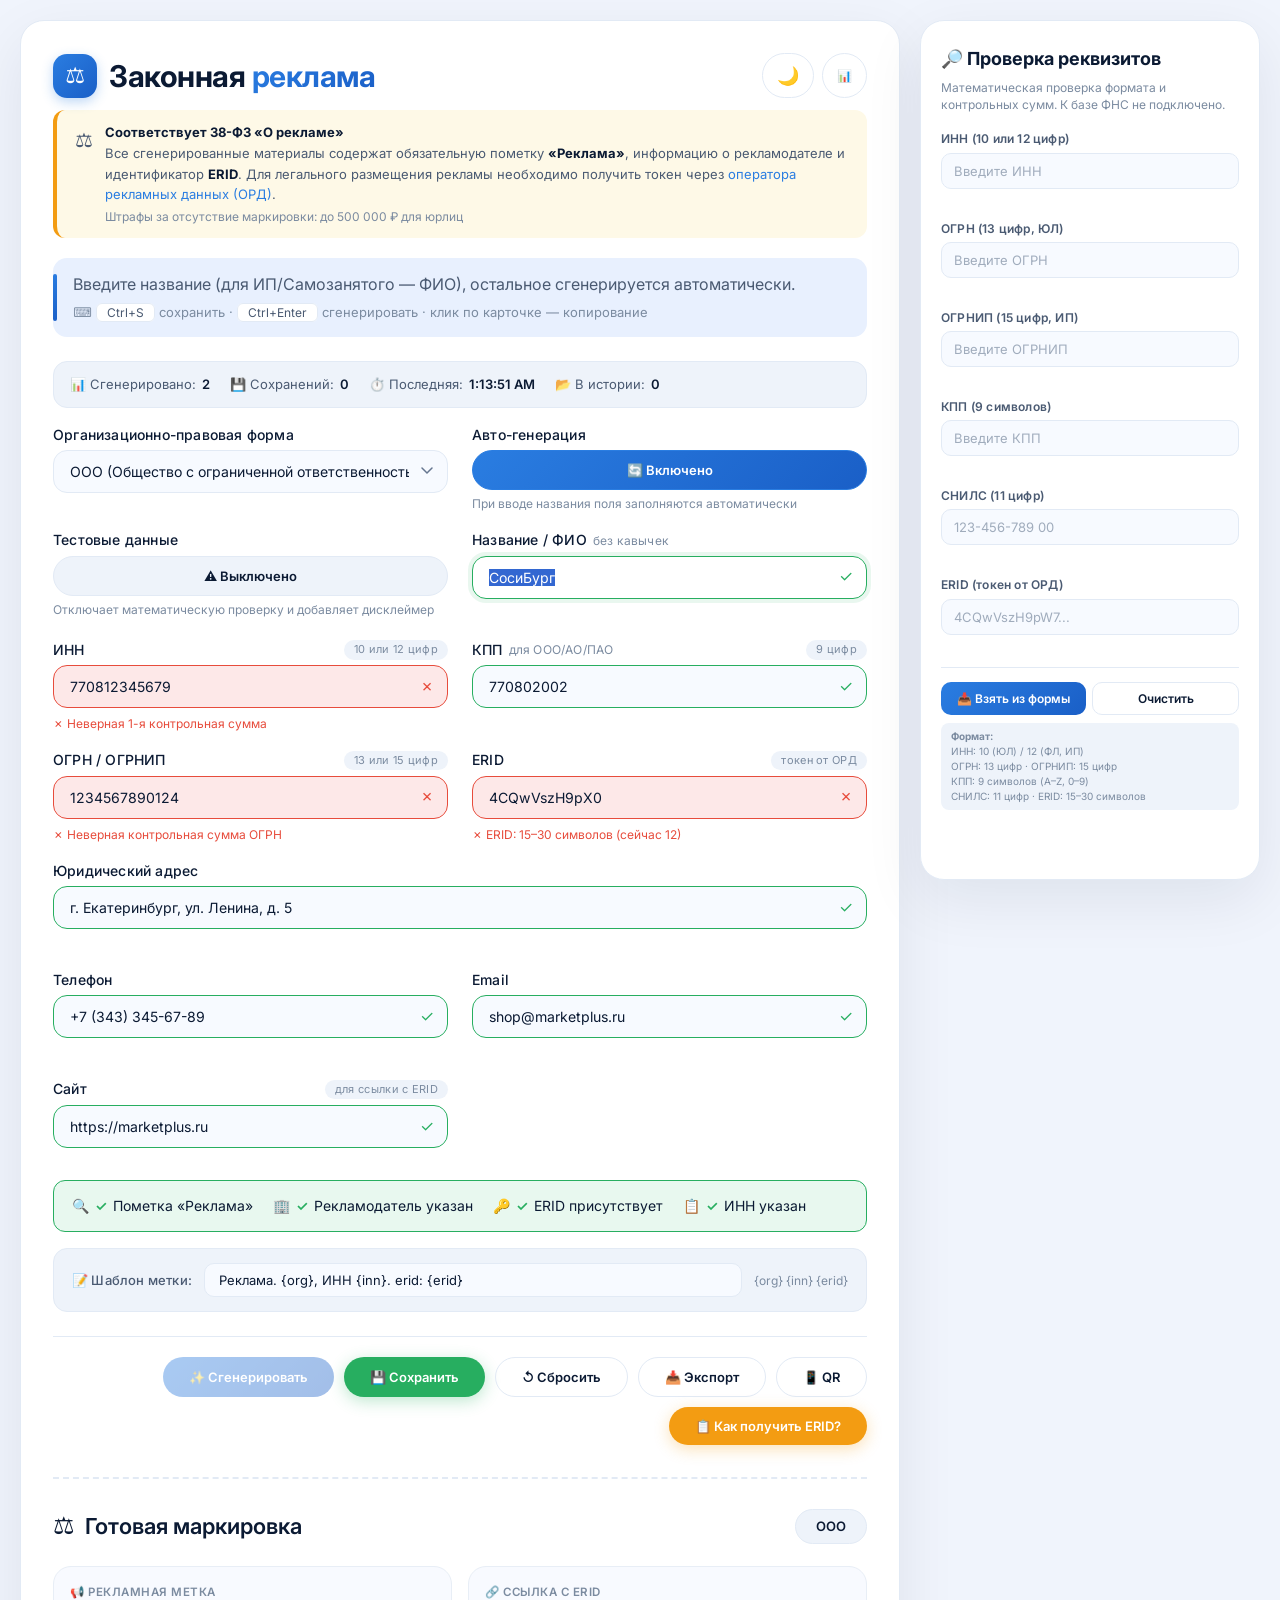
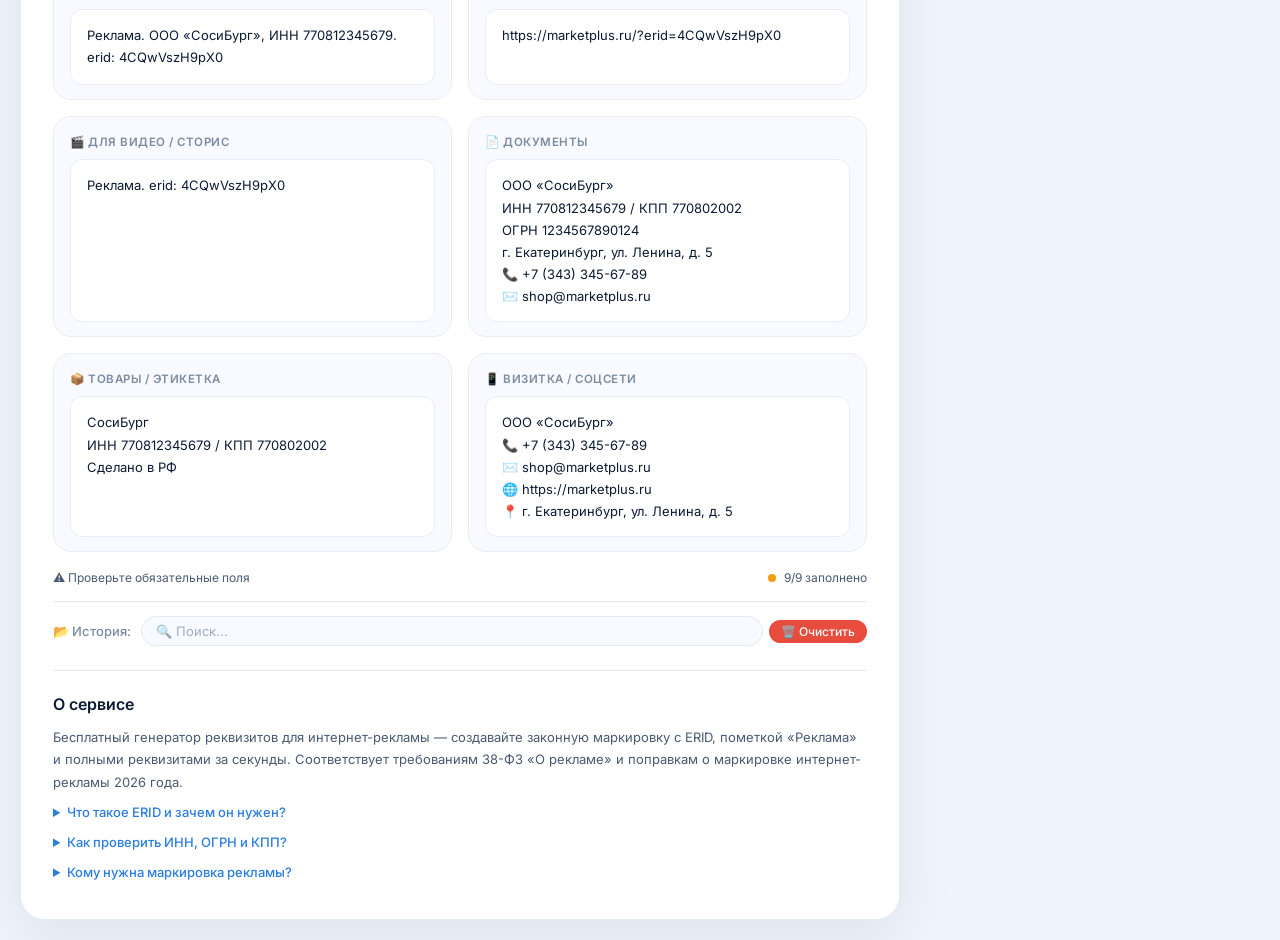
==== commit a2c6280e: "Add files via upload" ====
--- a/index.html
+++ b/index.html
@@ -3,10 +3,146 @@
 <head>
     <meta charset="UTF-8">
     <meta name="viewport" content="width=device-width, initial-scale=1.0, maximum-scale=5.0">
-    <title>Генератор реквизитов для рекламы</title>
-    <meta name="description" content="Генератор законной маркировки для интернет-рекламы с ERID, пометкой «Реклама» и реквизитами">
+
+    <!-- ===== SEO: Основное ===== -->
+    <title>Генератор реквизитов для рекламы — Законная маркировка ERID, ИНН, ОГРН | Сосибург</title>
+    <meta name="description" content="Бесплатный онлайн-генератор реквизитов для интернет-рекламы. Автоматически создаёт маркировку с ERID, пометкой «Реклама» и ИНН по 38-ФЗ. Проверка ИНН, ОГРН, ОГРНИП, КПП, СНИЛС по контрольным суммам.">
+    <meta name="keywords" content="генератор реквизитов, рекламная маркировка, ERID, ИНН, ОГРН, ОГРНИП, КПП, СНИЛС, законная реклама, 38-ФЗ, маркировка рекламы, проверка ИНН, проверка ОГРН, проверка КПП, проверка СНИЛС, рекламная метка, ОРД, ЕРИР, Сосибург">
+    <meta name="author" content="Тимофей Сибилев">
+    <meta name="robots" content="index, follow, max-image-preview:large, max-snippet:-1, max-video-preview:-1">
     <meta name="theme-color" content="#0b1a33">
+    <meta name="format-detection" content="telephone=no">
+    <meta name="language" content="Russian">
+    <meta name="geo.region" content="RU">
+    <meta name="rating" content="general">
+
+    <!-- ===== Canonical ===== -->
+    <link rel="canonical" href="https://timoshamoscow.github.io/test/">
+
+    <!-- ===== Favicon ===== -->
+    <link rel="icon" type="image/svg+xml" href="faviconRekv.svg">
+    <link rel="apple-touch-icon" href="faviconRekv.svg">
+    <link rel="mask-icon" href="faviconRekv.svg" color="#2a7de1">
+
+    <!-- ===== Open Graph (Telegram, VK, WhatsApp, Facebook) ===== -->
+    <meta property="og:type" content="website">
+    <meta property="og:site_name" content="Законная реклама | Сосибург">
+    <meta property="og:title" content="Генератор реквизитов для рекламы — Законная маркировка ERID">
+    <meta property="og:description" content="Бесплатный онлайн-генератор реквизитов для интернет-рекламы. Автоматически создаёт маркировку с ERID, пометкой «Реклама» и ИНН. Проверка ИНН, ОГРН, КПП, СНИЛС.">
+    <meta property="og:url" content="https://timoshamoscow.github.io/test/">
+    <meta property="og:image" content="https://timoshamoscow.github.io/test/og-image.png">
+    <meta property="og:image:secure_url" content="https://timoshamoscow.github.io/test/og-image.png">
+    <meta property="og:image:type" content="image/png">
+    <meta property="og:image:width" content="1200">
+    <meta property="og:image:height" content="630">
+    <meta property="og:image:alt" content="Генератор реквизитов для законной рекламы — ERID, ИНН, ОГРН">
+    <meta property="og:locale" content="ru_RU">
+
+    <!-- ===== Twitter Card ===== -->
+    <meta name="twitter:card" content="summary_large_image">
+    <meta name="twitter:site" content="@timoshamoscow">
+    <meta name="twitter:creator" content="@timoshamoscow">
+    <meta name="twitter:title" content="Генератор реквизитов для рекламы — Законная маркировка ERID">
+    <meta name="twitter:description" content="Бесплатный генератор реквизитов для интернет-рекламы. ERID, ИНН, ОГРН, КПП, СНИЛС — всё автоматически по 38-ФЗ.">
+    <meta name="twitter:image" content="https://timoshamoscow.github.io/test/og-image.png">
+    <meta name="twitter:image:alt" content="Генератор реквизитов для законной рекламы">
+
+    <!-- ===== VK (специфичные) ===== -->
+    <meta property="vk:image" content="https://timoshamoscow.github.io/test/og-image.png">
+
+    <!-- ===== JSON-LD Schema.org ===== -->
+    <script type="application/ld+json">
+    {
+      "@context": "https://schema.org",
+      "@type": "SoftwareApplication",
+      "name": "Генератор реквизитов для рекламы",
+      "alternateName": "Законная реклама | Сосибург",
+      "operatingSystem": "Web",
+      "applicationCategory": "BusinessApplication",
+      "applicationSubCategory": "MarketingTool",
+      "offers": {
+        "@type": "Offer",
+        "price": "0",
+        "priceCurrency": "RUB",
+        "availability": "https://schema.org/InStock"
+      },
+      "aggregateRating": {
+        "@type": "AggregateRating",
+        "ratingValue": "5",
+        "bestRating": "5",
+        "worstRating": "1",
+        "ratingCount": "1"
+      },
+      "description": "Бесплатный онлайн-генератор реквизитов для интернет-рекламы с автоматической маркировкой ERID, проверкой ИНН, ОГРН, ОГРНИП, КПП и СНИЛС по контрольным суммам.",
+      "url": "https://timoshamoscow.github.io/test/",
+      "inLanguage": "ru-RU",
+      "author": {
+        "@type": "Person",
+        "name": "Тимофей Сибилев",
+        "url": "https://timoshamoscow.github.io/"
+      },
+      "creator": {
+        "@type": "Person",
+        "name": "Тимофей Сибилев"
+      },
+      "featureList": [
+        "Генерация рекламной маркировки с ERID",
+        "Проверка ИНН по контрольной сумме",
+        "Проверка ОГРН и ОГРНИП",
+        "Проверка КПП и СНИЛС",
+        "Создание ссылки с ERID",
+        "Генерация QR-кода",
+        "Сохранение истории реквизитов",
+        "Экспорт в JSON"
+      ]
+    }
+    </script>
+
+    <!-- ===== JSON-LD: HowTo (для SEO) ===== -->
+    <script type="application/ld+json">
+    {
+      "@context": "https://schema.org",
+      "@type": "HowTo",
+      "name": "Как сделать законную рекламную маркировку",
+      "description": "Пошаговая инструкция создания законной рекламной маркировки с ERID по 38-ФЗ",
+      "totalTime": "PT2M",
+      "estimatedCost": {
+        "@type": "MonetaryAmount",
+        "currency": "RUB",
+        "value": "0"
+      },
+      "step": [
+        {
+          "@type": "HowToStep",
+          "name": "Выберите форму бизнеса",
+          "text": "ИП, ООО, АО, ПАО или Самозанятый"
+        },
+        {
+          "@type": "HowToStep",
+          "name": "Введите название",
+          "text": "Название организации без кавычек или ФИО для ИП/Самозанятого"
+        },
+        {
+          "@type": "HowToStep",
+          "name": "Получите ERID",
+          "text": "Зарегистрируйтесь у оператора рекламных данных (ОРД) и получите токен"
+        },
+        {
+          "@type": "HowToStep",
+          "name": "Скопируйте маркировку",
+          "text": "Кликните по карточке — маркировка скопируется в буфер обмена"
+        }
+      ]
+    }
+    </script>
+
+    <!-- ===== Google Fonts ===== -->
     <link href="https://fonts.googleapis.com/css2?family=Inter:ital,wght@0,300;0,400;0,500;0,600;0,700;1,400&display=swap" rel="stylesheet">
+
+    <!-- ===== Preconnect для скорости ===== -->
+    <link rel="preconnect" href="https://fonts.googleapis.com">
+    <link rel="preconnect" href="https://fonts.gstatic.com" crossorigin>
+
     <style>
         :root {
             --bg: #f0f4fc;
@@ -73,18 +209,160 @@
             color: var(--text);
             line-height: 1.6;
         }
+        .layout {
+            display: grid;
+            grid-template-columns: 1fr 340px;
+            gap: 20px;
+            max-width: 1560px;
+            width: 100%;
+        }
         .card {
-            max-width: 1200px;
-            width: 100%;
             background: var(--card-bg);
             border-radius: var(--radius);
             box-shadow: var(--shadow);
             padding: 32px 32px 36px;
             transition: all var(--transition);
-            margin: 4px 0;
             border: 1px solid var(--border);
+            min-width: 0;
         }
         .card:hover { box-shadow: var(--shadow-hover); }
+
+        .checker {
+            background: var(--card-bg);
+            border-radius: var(--radius);
+            box-shadow: var(--shadow);
+            padding: 24px 20px;
+            border: 1px solid var(--border);
+            transition: all var(--transition);
+            position: sticky;
+            top: 20px;
+            max-height: calc(100vh - 40px);
+            overflow-y: auto;
+        }
+        .checker.disabled {
+            opacity: 0.5;
+            pointer-events: none;
+        }
+        .checker h2 {
+            font-size: 18px;
+            font-weight: 700;
+            color: var(--text);
+            margin-bottom: 6px;
+            display: flex;
+            align-items: center;
+            gap: 8px;
+        }
+        .checker .checker-sub {
+            font-size: 12px;
+            color: var(--text-light);
+            margin-bottom: 16px;
+            line-height: 1.4;
+        }
+        .checker .checker-notice {
+            font-size: 12px;
+            color: var(--warning);
+            background: var(--warning-light);
+            padding: 8px 12px;
+            border-radius: 10px;
+            margin-bottom: 14px;
+            border-left: 3px solid var(--warning);
+            display: none;
+        }
+        .checker.disabled .checker-notice {
+            display: block;
+        }
+        .checker-item { margin-bottom: 12px; }
+        .checker-item label {
+            font-size: 12px;
+            font-weight: 600;
+            color: var(--text-secondary);
+            display: block;
+            margin-bottom: 4px;
+        }
+        .checker-item input {
+            background: var(--input-bg);
+            border: 1.5px solid var(--border);
+            border-radius: 10px;
+            padding: 9px 12px;
+            font-size: 13px;
+            width: 100%;
+            outline: none;
+            color: var(--text);
+            font-family: 'Inter', monospace;
+            transition: all var(--transition);
+        }
+        .checker-item input:focus {
+            border-color: var(--accent);
+            box-shadow: 0 0 0 3px rgba(42, 125, 225, 0.1);
+        }
+        .checker-item input.ok {
+            border-color: var(--success);
+            background: var(--success-light);
+        }
+        .checker-item input.bad {
+            border-color: var(--error);
+            background: var(--error-light);
+        }
+        .checker-item .result {
+            font-size: 11px;
+            margin-top: 4px;
+            min-height: 14px;
+            line-height: 1.3;
+        }
+        .checker-item .result.ok { color: var(--success); }
+        .checker-item .result.bad { color: var(--error); }
+        .checker-item .result.neutral { color: var(--text-light); }
+
+        .checker-divider {
+            height: 1px;
+            background: var(--border);
+            margin: 14px 0;
+        }
+
+        .checker-format {
+            font-size: 10px;
+            color: var(--text-light);
+            font-family: 'Inter', monospace;
+            background: var(--badge-bg);
+            padding: 6px 10px;
+            border-radius: 8px;
+            margin-top: 8px;
+            line-height: 1.5;
+        }
+
+        .checker-actions {
+            display: flex;
+            gap: 6px;
+            margin-top: 14px;
+        }
+        .checker-btn {
+            flex: 1;
+            padding: 8px 12px;
+            font-size: 12px;
+            border-radius: 10px;
+            border: none;
+            cursor: pointer;
+            font-family: 'Inter', sans-serif;
+            font-weight: 600;
+            transition: all var(--transition);
+        }
+        .checker-btn-primary {
+            background: var(--accent-gradient);
+            color: white;
+        }
+        .checker-btn-primary:hover {
+            transform: translateY(-1px);
+            box-shadow: 0 4px 12px rgba(42, 125, 225, 0.3);
+        }
+        .checker-btn-outline {
+            background: transparent;
+            color: var(--text);
+            border: 1.5px solid var(--border);
+        }
+        .checker-btn-outline:hover {
+            background: var(--badge-bg);
+            border-color: var(--accent);
+        }
 
         .header {
             display: flex;
@@ -108,7 +386,7 @@
             box-shadow: 0 4px 12px rgba(42, 125, 225, 0.3);
         }
         h1 {
-            font-size: clamp(24px, 3.6vw, 34px);
+            font-size: clamp(22px, 3vw, 30px);
             font-weight: 700;
             color: var(--text);
             letter-spacing: -0.5px;
@@ -141,23 +419,19 @@
 
         .subhead {
             color: var(--text-secondary);
-            font-size: clamp(14px, 1.4vw, 17px);
+            font-size: clamp(14px, 1.3vw, 16px);
             margin: 8px 0 24px 0;
             padding: 14px 20px;
             background: var(--accent-light);
             border-radius: 14px;
             line-height: 1.6;
-            border: 1px solid transparent;
-            transition: background var(--transition);
             position: relative;
         }
         .subhead::before {
             content: '';
             position: absolute;
-            left: 0;
-            top: 20%;
-            height: 60%;
-            width: 4px;
+            left: 0; top: 20%;
+            height: 60%; width: 4px;
             background: var(--accent-gradient);
             border-radius: 4px;
         }
@@ -313,19 +587,18 @@
             box-shadow: 0 4px 12px rgba(0, 0, 0, 0.06);
             flex: 0 1 auto;
             touch-action: manipulation;
-            letter-spacing: 0.2px;
         }
         .btn:hover { transform: translateY(-2px); box-shadow: 0 8px 24px rgba(0, 0, 0, 0.12); }
-        .btn:active { transform: scale(0.97); transition-duration: 0.05s; }
+        .btn:active { transform: scale(0.97); }
         .btn:disabled { opacity: 0.4; cursor: not-allowed; transform: none !important; box-shadow: none !important; }
         .btn-outline { background: transparent; color: var(--text); box-shadow: none; border: 1.5px solid var(--border); }
         .btn-outline:hover { background: var(--badge-bg); border-color: var(--accent); box-shadow: none; }
         .btn-primary { background: var(--accent-gradient); color: white; box-shadow: 0 4px 16px rgba(42, 125, 225, 0.3); }
-        .btn-primary:hover { box-shadow: 0 8px 28px rgba(42, 125, 225, 0.4); transform: translateY(-2px); }
+        .btn-primary:hover { box-shadow: 0 8px 28px rgba(42, 125, 225, 0.4); }
         .btn-success { background: var(--success); color: white; box-shadow: 0 4px 16px rgba(39, 174, 96, 0.3); }
-        .btn-success:hover { box-shadow: 0 8px 28px rgba(39, 174, 96, 0.4); transform: translateY(-2px); }
+        .btn-success:hover { box-shadow: 0 8px 28px rgba(39, 174, 96, 0.4); }
         .btn-warning { background: var(--warning); color: white; box-shadow: 0 4px 16px rgba(243, 156, 18, 0.3); }
-        .btn-warning:hover { box-shadow: 0 8px 28px rgba(243, 156, 18, 0.4); transform: translateY(-2px); }
+        .btn-warning:hover { box-shadow: 0 8px 28px rgba(243, 156, 18, 0.4); }
         .btn-toggle {
             background: var(--badge-bg);
             color: var(--text);
@@ -334,19 +607,15 @@
             width: 100%;
             justify-content: center;
         }
-        .btn-toggle.active { background: var(--accent-gradient); color: white; border-color: var(--accent); box-shadow: 0 4px 16px rgba(42, 125, 225, 0.25); }
+        .btn-toggle.active { background: var(--accent-gradient); color: white; border-color: var(--accent); }
         .btn-toggle:hover { transform: translateY(-1px); }
-        .btn-toggle.active:hover { box-shadow: 0 8px 28px rgba(42, 125, 225, 0.35); }
         .btn-sm { padding: 5px 14px; font-size: 12px; border-radius: 30px; }
         .btn-icon { padding: 11px 14px; font-size: 18px; justify-content: center; }
-        .btn-danger { background: var(--error); color: white; }
-        .btn-danger:hover { background: #c0392b; transform: translateY(-2px); }
 
         .preview-area {
             margin-top: 32px;
             padding-top: 28px;
             border-top: 2px dashed var(--border);
-            transition: border-color var(--transition);
         }
         .preview-header {
             display: flex;
@@ -372,12 +641,9 @@
             font-weight: 600;
             color: var(--text);
             white-space: nowrap;
-            transition: all var(--transition);
             border: 1px solid var(--border);
-            font-family: 'Inter', sans-serif;
         }
         .badge.success { background: var(--success-light); color: var(--success); border-color: var(--success); }
-        .badge.warning { background: var(--warning-light); color: var(--warning); border-color: var(--warning); }
 
         .tag-grid {
             display: grid;
@@ -399,9 +665,7 @@
         .tag-card::before {
             content: '';
             position: absolute;
-            top: 0;
-            left: 0;
-            right: 0;
+            top: 0; left: 0; right: 0;
             height: 3px;
             background: var(--accent-gradient);
             opacity: 0;
@@ -412,8 +676,7 @@
         .tag-card:active { transform: scale(0.98); }
         .tag-card .copy-hint {
             position: absolute;
-            top: 10px;
-            right: 14px;
+            top: 10px; right: 14px;
             font-size: 12px;
             color: var(--text-light);
             opacity: 0;
@@ -448,18 +711,6 @@
             flex: 1;
             font-family: 'Inter', monospace;
             white-space: pre-wrap;
-            transition: all var(--transition);
-            font-weight: 400;
-        }
-        .tag-content .disclaimer {
-            display: block;
-            margin-top: 6px;
-            padding-top: 6px;
-            border-top: 1px dashed var(--warning);
-            color: var(--warning);
-            font-size: 11px;
-            font-family: 'Inter', sans-serif;
-            font-weight: 400;
         }
 
         .footer-note {
@@ -472,7 +723,7 @@
             font-size: clamp(12px, 0.9vw, 14px);
             color: var(--text-secondary);
         }
-        .status-dot { width: 8px; height: 8px; border-radius: 50%; display: inline-block; transition: background var(--transition); flex-shrink: 0; }
+        .status-dot { width: 8px; height: 8px; border-radius: 50%; display: inline-block; }
         .status-dot.green { background: var(--success); }
         .status-dot.yellow { background: var(--warning); }
         .status-dot.red { background: var(--error); }
@@ -503,7 +754,6 @@
             color: var(--text);
             font-size: 13px;
             font-family: 'Inter', sans-serif;
-            transition: all var(--transition);
             outline: none;
         }
         .history-search:focus {
@@ -538,7 +788,6 @@
             line-height: 1;
             cursor: pointer;
             opacity: 0.4;
-            transition: opacity var(--transition);
             background: none;
             border: none;
             color: var(--text);
@@ -554,11 +803,10 @@
             color: white;
             border: none;
             cursor: pointer;
-            transition: all var(--transition);
             font-family: 'Inter', sans-serif;
             font-weight: 500;
         }
-        .history-clear-btn:hover { opacity: 0.8; transform: scale(1.02); }
+        .history-clear-btn:hover { opacity: 0.8; }
 
         .hidden-field { display: none !important; }
 
@@ -578,8 +826,6 @@
             max-width: 90%;
             text-align: center;
             font-weight: 500;
-            font-family: 'Inter', sans-serif;
-            transition: all var(--transition);
         }
         [data-theme="dark"] .toast-notification {
             background: var(--card-bg);
@@ -598,7 +844,6 @@
             background: rgba(0, 0, 0, 0.5);
             backdrop-filter: blur(8px);
             z-index: 1000;
-            animation: fadeIn 0.3s ease;
         }
         .qr-overlay.active { display: block; }
         .qr-container {
@@ -613,12 +858,9 @@
             z-index: 1001;
             text-align: center;
             max-width: 90vw;
-            animation: slideUp 0.4s ease;
             border: 1px solid var(--border);
         }
         .qr-container.active { display: block; }
-        @keyframes fadeIn { from { opacity: 0; } to { opacity: 1; } }
-        @keyframes slideUp { from { opacity: 0; transform: translate(-50%, -40%); } to { opacity: 1; transform: translate(-50%, -50%); } }
         .qr-container .close-qr {
             position: absolute;
             top: 12px; right: 16px;
@@ -627,26 +869,18 @@
             background: none;
             border: none;
             color: var(--text-secondary);
-            transition: all var(--transition);
             padding: 4px 8px;
             border-radius: 8px;
         }
-        .qr-container .close-qr:hover { background: var(--badge-bg); color: var(--text); }
-        .qr-container h3 {
-            font-size: 20px;
-            font-weight: 600;
-            margin-bottom: 8px;
-            color: var(--text);
-        }
+        .qr-container .close-qr:hover { background: var(--badge-bg); }
+        .qr-container h3 { font-size: 20px; font-weight: 600; margin-bottom: 8px; }
         #qrCanvas {
             margin: 12px auto;
             display: block;
             border-radius: 12px;
             background: white;
             padding: 8px;
-            box-shadow: 0 4px 16px rgba(0,0,0,0.06);
             max-width: 100%;
-            height: auto;
         }
         #qrLinkText {
             font-size: 13px;
@@ -666,13 +900,11 @@
             gap: 12px;
             align-items: center;
             border: 1px solid var(--border);
-            transition: all var(--transition);
         }
         .template-settings label {
             font-size: 13px;
             font-weight: 500;
             color: var(--text-secondary);
-            gap: 4px;
         }
         .template-settings input {
             flex: 1;
@@ -684,8 +916,6 @@
             color: var(--text);
             font-size: 13px;
             font-family: 'Inter', monospace;
-            transition: all var(--transition);
-            outline: none;
         }
         .template-settings input:focus {
             border-color: var(--accent);
@@ -709,14 +939,41 @@
         .stats span { display: flex; align-items: center; gap: 6px; }
         .stats b { color: var(--text); font-weight: 600; }
 
-        @media (max-width: 820px) {
-            .card { padding: 20px 16px 24px; border-radius: 20px; }
-            .form-grid { gap: 14px 16px; }
-            .tag-grid { grid-template-columns: repeat(auto-fit, minmax(240px, 1fr)); }
+        /* SEO-текст */
+        .seo-content {
+            margin-top: 24px;
+            padding-top: 20px;
+            border-top: 1px solid var(--border);
+            font-size: 13px;
+            color: var(--text-secondary);
+            line-height: 1.7;
+        }
+        .seo-content h2 {
+            font-size: 16px;
+            color: var(--text);
+            margin-bottom: 8px;
+            font-weight: 600;
+        }
+        .seo-content p { margin-bottom: 8px; }
+        .seo-content details {
+            margin-top: 8px;
+            cursor: pointer;
+        }
+        .seo-content summary {
+            color: var(--accent);
+            font-weight: 500;
+            font-size: 13px;
+        }
+        .seo-content details[open] summary { margin-bottom: 8px; }
+
+        @media (max-width: 1100px) {
+            .layout { grid-template-columns: 1fr; }
+            .checker { position: static; max-height: none; }
         }
         @media (max-width: 640px) {
             body { padding: 10px; }
-            .card { padding: 16px 12px 20px; border-radius: 16px; margin: 0; }
+            .card { padding: 16px 12px 20px; border-radius: 16px; }
+            .checker { padding: 18px 14px; }
             .form-grid { grid-template-columns: 1fr; gap: 12px; }
             .form-group.full { grid-column: 1; }
             .tag-grid { grid-template-columns: 1fr; gap: 12px; }
@@ -739,15 +996,9 @@
             .legal-banner { flex-direction: column; gap: 4px; }
             .compliance-check { flex-direction: column; gap: 6px; }
         }
-        @media (min-width: 1200px) {
-            .card { padding: 40px 44px 44px; }
-            .form-grid { gap: 20px 32px; }
-            .tag-grid { gap: 20px; }
-        }
         ::-webkit-scrollbar { width: 6px; height: 6px; }
         ::-webkit-scrollbar-track { background: var(--bg); border-radius: 10px; }
         ::-webkit-scrollbar-thumb { background: var(--border); border-radius: 10px; }
-        ::-webkit-scrollbar-thumb:hover { background: var(--text-light); }
     </style>
 </head>
 <body>
@@ -761,226 +1012,305 @@
     <button class="btn btn-primary btn-sm" id="qrCopyBtn" style="margin-top:8px;">📋 Копировать ссылку</button>
 </div>
 
-<div class="card" id="app">
-    <div class="header">
-        <div class="logo">
-            <div class="logo-icon">⚖️</div>
-            <h1>Законная <span>реклама</span></h1>
-        </div>
-        <div class="header-actions">
-            <button class="btn btn-outline btn-sm btn-icon" id="themeToggle" title="Тёмная тема">🌙</button>
-            <button class="btn btn-outline btn-sm" id="statsToggle">📊</button>
-        </div>
-    </div>
-
-    <div class="legal-banner">
-        <span class="icon">⚖️</span>
-        <div>
-            <strong>Соответствует 38-ФЗ «О рекламе»</strong><br>
-            Все сгенерированные материалы содержат обязательную пометку <strong>«Реклама»</strong>, информацию о рекламодателе и идентификатор <strong>ERID</strong>.
-            Для легального размещения рекламы необходимо получить токен через <a href="#" onclick="showORDInfo(); return false;">оператора рекламных данных (ОРД)</a>.
-            <span style="display:block;font-size:12px;margin-top:2px;color:var(--text-light);">Штрафы за отсутствие маркировки: до 500 000 ₽ для юрлиц</span>
-        </div>
-    </div>
-
-    <div class="subhead">
-        Введите название (для ИП/Самозанятого — ФИО), остальное сгенерируется автоматически.
-        <span class="hotkeys">
-            ⌨️ <kbd>Ctrl+S</kbd> сохранить · <kbd>Ctrl+Enter</kbd> сгенерировать · клик по карточке — копирование
-        </span>
-    </div>
-
-    <div class="stats" id="statsPanel">
-        <span>📊 Сгенерировано: <b id="genCount">0</b></span>
-        <span>💾 Сохранений: <b id="saveCount">0</b></span>
-        <span>⏱️ Последняя: <b id="lastGen">—</b></span>
-        <span>📂 В истории: <b id="historyCount">0</b></span>
-    </div>
-
-    <form id="businessForm" class="form-grid" novalidate>
-        <div class="form-group">
-            <label for="businessType">Организационно-правовая форма</label>
-            <select id="businessType">
-                <option value="ИП">ИП (Индивидуальный предприниматель)</option>
-                <option value="ООО" selected>ООО (Общество с ограниченной ответственностью)</option>
-                <option value="АО">АО (Акционерное общество)</option>
-                <option value="ПАО">ПАО (Публичное акционерное общество)</option>
-                <option value="Самозанятый">Самозанятый (Налог на профессиональный доход)</option>
-            </select>
-        </div>
-
-        <div class="form-group">
-            <label>Авто-генерация</label>
-            <button type="button" class="btn btn-toggle active" id="autoGenToggle" style="width:100%;justify-content:center;">
-                🔄 Включено
-            </button>
-            <small style="color:var(--text-light);font-size:12px;">При вводе названия поля заполняются автоматически</small>
-        </div>
-
-        <div class="form-group">
-            <label>Тестовые данные</label>
-            <button type="button" class="btn btn-toggle" id="testDataToggle" style="width:100%;justify-content:center;">
-                ⚠️ Выключено
-            </button>
-            <small style="color:var(--text-light);font-size:12px;">Добавляет дисклеймер при копировании/сохранении</small>
-        </div>
-
-        <div class="form-group">
-            <label for="orgName">Название / ФИО <small>без кавычек</small></label>
-            <div class="input-wrapper">
-                <input type="text" id="orgName" placeholder="Например: Ромашка или Иванов И.И." value="ТехноСтарт" maxlength="100" autofocus>
-                <span class="input-status" id="orgNameStatus"></span>
+<div class="layout">
+    <main class="card" id="app">
+        <div class="header">
+            <div class="logo">
+                <div class="logo-icon">⚖️</div>
+                <h1>Законная <span>реклама</span></h1>
             </div>
-            <div class="validation-message" id="orgNameValidation"></div>
-        </div>
-
-        <div class="form-group">
-            <label for="inn">ИНН <span class="label-hint">10 или 12 цифр</span></label>
-            <div class="input-wrapper">
-                <input type="text" id="inn" placeholder="Введите ИНН" value="770812345678">
-                <span class="input-status" id="innStatus"></span>
-            </div>
-            <div class="validation-message" id="innValidation"></div>
-        </div>
-
-        <div class="form-group" id="kppGroup">
-            <label for="kpp">КПП <small>для ООО/АО/ПАО</small> <span class="label-hint">9 цифр</span></label>
-            <div class="input-wrapper">
-                <input type="text" id="kpp" placeholder="9 цифр" value="770801001">
-                <span class="input-status" id="kppStatus"></span>
-            </div>
-            <div class="validation-message" id="kppValidation"></div>
-        </div>
-
-        <div class="form-group">
-            <label for="ogrn">ОГРН / ОГРНИП <span class="label-hint">13 или 15 цифр</span></label>
-            <div class="input-wrapper">
-                <input type="text" id="ogrn" placeholder="Введите ОГРН" value="1234567890123">
-                <span class="input-status" id="ogrnStatus"></span>
-            </div>
-            <div class="validation-message" id="ogrnValidation"></div>
-        </div>
-
-        <div class="form-group">
-            <label for="erid">ERID <span class="label-hint">токен от ОРД</span></label>
-            <div class="input-wrapper">
-                <input type="text" id="erid" placeholder="Например: 4CQwVszH9pW7" value="4CQwVszH9pW7">
-                <span class="input-status" id="eridStatus"></span>
-            </div>
-            <div class="validation-message" id="eridValidation"></div>
-        </div>
-
-        <div class="form-group full">
-            <label for="address">Юридический адрес</label>
-            <div class="input-wrapper">
-                <input type="text" id="address" placeholder="г. Москва, ул. Тверская, д. 1" value="г. Москва, ул. Тверская, д. 1, оф. 5">
-                <span class="input-status" id="addressStatus"></span>
-            </div>
-            <div class="validation-message" id="addressValidation"></div>
-        </div>
-
-        <div class="form-group">
-            <label for="phone">Телефон</label>
-            <div class="input-wrapper">
-                <input type="text" id="phone" placeholder="+7 (495) 123-45-67" value="+7 (495) 777-88-99">
-                <span class="input-status" id="phoneStatus"></span>
-            </div>
-            <div class="validation-message" id="phoneValidation"></div>
-        </div>
-
-        <div class="form-group">
-            <label for="email">Email</label>
-            <div class="input-wrapper">
-                <input type="text" id="email" placeholder="info@company.ru" value="info@techstart.ru">
-                <span class="input-status" id="emailStatus"></span>
-            </div>
-            <div class="validation-message" id="emailValidation"></div>
-        </div>
-
-        <div class="form-group">
-            <label for="website">Сайт <span class="label-hint">для ссылки с ERID</span></label>
-            <div class="input-wrapper">
-                <input type="text" id="website" placeholder="https://ваш-сайт.ru" value="https://techstart.ru">
-                <span class="input-status" id="websiteStatus"></span>
-            </div>
-            <div class="validation-message" id="websiteValidation"></div>
-        </div>
-    </form>
-
-    <div class="compliance-check" id="complianceCheck">
-        <div class="check-item">🔍 <span class="status pass" id="checkAdMark">✓</span> Пометка «Реклама»</div>
-        <div class="check-item">🏢 <span class="status pass" id="checkAdvertiser">✓</span> Рекламодатель указан</div>
-        <div class="check-item">🔑 <span class="status pass" id="checkErid">✓</span> ERID присутствует</div>
-        <div class="check-item">📋 <span class="status pass" id="checkInn">✓</span> ИНН указан</div>
-    </div>
-
-    <div class="template-settings">
-        <label>📝 Шаблон метки:</label>
-        <input type="text" id="adTemplate" value="Реклама. {org}, ИНН {inn}. erid: {erid}">
-        <small>{org} {inn} {erid}</small>
-    </div>
-
-    <div class="actions">
-        <button class="btn btn-primary" id="generateBtn">✨ Сгенерировать</button>
-        <button class="btn btn-success" id="saveBtn">💾 Сохранить</button>
-        <button class="btn btn-outline" id="resetBtn">↺ Сбросить</button>
-        <button class="btn btn-outline" id="exportBtn">📥 Экспорт</button>
-        <button class="btn btn-outline" id="qrBtn">📱 QR</button>
-        <button class="btn btn-warning" id="ordInfoBtn">📋 Как получить ERID?</button>
-    </div>
-
-    <div class="preview-area">
-        <div class="preview-header">
-            <h2><span style="font-size:24px;">⚖️</span> Готовая маркировка</h2>
-            <span class="badge success" id="currentTypeBadge">ООО</span>
-        </div>
-
-        <div class="tag-grid">
-            <div class="tag-card" data-copy="previewAd">
-                <h3>📢 Рекламная метка <span class="copy-hint">📋 копировать</span></h3>
-                <div class="tag-content" id="previewAd">Заполните форму</div>
-            </div>
-            <div class="tag-card" data-copy="previewLink">
-                <h3>🔗 Ссылка с ERID <span class="copy-hint">📋 копировать</span></h3>
-                <div class="tag-content" id="previewLink">https://ваш-сайт.ru/?erid=ВашТокен</div>
-            </div>
-            <div class="tag-card" data-copy="previewVideo">
-                <h3>🎬 Для видео / Сторис <span class="copy-hint">📋 копировать</span></h3>
-                <div class="tag-content" id="previewVideo">Реклама. erid: ВашТокен</div>
-            </div>
-            <div class="tag-card" data-copy="previewDocs">
-                <h3>📄 Документы <span class="copy-hint">📋 копировать</span></h3>
-                <div class="tag-content" id="previewDocs">Заполните форму</div>
-            </div>
-            <div class="tag-card" data-copy="previewGoods">
-                <h3>📦 Товары / этикетка <span class="copy-hint">📋 копировать</span></h3>
-                <div class="tag-content" id="previewGoods">Заполните форму</div>
-            </div>
-            <div class="tag-card" data-copy="previewOther">
-                <h3>📱 Визитка / соцсети <span class="copy-hint">📋 копировать</span></h3>
-                <div class="tag-content" id="previewOther">Заполните форму</div>
+            <div class="header-actions">
+                <button class="btn btn-outline btn-sm btn-icon" id="themeToggle" title="Тёмная тема">🌙</button>
+                <button class="btn btn-outline btn-sm" id="statsToggle">📊</button>
             </div>
         </div>
 
-        <div class="footer-note">
-            <span id="updateStatus">✅ Все поля валидны</span>
-            <div class="status-group">
-                <span class="status-dot green" id="statusDot"></span>
-                <span id="fieldCount">0/9 заполнено</span>
+        <div class="legal-banner">
+            <span class="icon">⚖️</span>
+            <div>
+                <strong>Соответствует 38-ФЗ «О рекламе»</strong><br>
+                Все сгенерированные материалы содержат обязательную пометку <strong>«Реклама»</strong>, информацию о рекламодателе и идентификатор <strong>ERID</strong>.
+                Для легального размещения рекламы необходимо получить токен через <a href="#" onclick="showORDInfo(); return false;">оператора рекламных данных (ОРД)</a>.
+                <span style="display:block;font-size:12px;margin-top:2px;color:var(--text-light);">Штрафы за отсутствие маркировки: до 500 000 ₽ для юрлиц</span>
             </div>
         </div>
 
-        <div class="history-bar" id="historyBar">
-            <span class="history-label">📂 История:</span>
-            <input type="text" class="history-search" id="historySearch" placeholder="🔍 Поиск...">
-            <button class="history-clear-btn" id="clearHistoryBtn">🗑️ Очистить</button>
+        <div class="subhead">
+            Введите название (для ИП/Самозанятого — ФИО), остальное сгенерируется автоматически.
+            <span class="hotkeys">
+                ⌨️ <kbd>Ctrl+S</kbd> сохранить · <kbd>Ctrl+Enter</kbd> сгенерировать · клик по карточке — копирование
+            </span>
         </div>
-    </div>
+
+        <div class="stats" id="statsPanel">
+            <span>📊 Сгенерировано: <b id="genCount">0</b></span>
+            <span>💾 Сохранений: <b id="saveCount">0</b></span>
+            <span>⏱️ Последняя: <b id="lastGen">—</b></span>
+            <span>📂 В истории: <b id="historyCount">0</b></span>
+        </div>
+
+        <form id="businessForm" class="form-grid" novalidate>
+            <div class="form-group">
+                <label for="businessType">Организационно-правовая форма</label>
+                <select id="businessType">
+                    <option value="ИП">ИП (Индивидуальный предприниматель)</option>
+                    <option value="ООО" selected>ООО (Общество с ограниченной ответственностью)</option>
+                    <option value="АО">АО (Акционерное общество)</option>
+                    <option value="ПАО">ПАО (Публичное акционерное общество)</option>
+                    <option value="Самозанятый">Самозанятый (Налог на профессиональный доход)</option>
+                </select>
+            </div>
+
+            <div class="form-group">
+                <label>Авто-генерация</label>
+                <button type="button" class="btn btn-toggle active" id="autoGenToggle" style="width:100%;justify-content:center;">
+                    🔄 Включено
+                </button>
+                <small style="color:var(--text-light);font-size:12px;">При вводе названия поля заполняются автоматически</small>
+            </div>
+
+            <div class="form-group">
+                <label>Тестовые данные</label>
+                <button type="button" class="btn btn-toggle" id="testDataToggle" style="width:100%;justify-content:center;">
+                    ⚠️ Выключено
+                </button>
+                <small style="color:var(--text-light);font-size:12px;">Отключает математическую проверку и добавляет дисклеймер</small>
+            </div>
+
+            <div class="form-group">
+                <label for="orgName">Название / ФИО <small>без кавычек</small></label>
+                <div class="input-wrapper">
+                    <input type="text" id="orgName" placeholder="Например: Ромашка или Иванов И.И." value="ТехноСтарт" maxlength="100" autofocus>
+                    <span class="input-status" id="orgNameStatus"></span>
+                </div>
+                <div class="validation-message" id="orgNameValidation"></div>
+            </div>
+
+            <div class="form-group">
+                <label for="inn">ИНН <span class="label-hint">10 или 12 цифр</span></label>
+                <div class="input-wrapper">
+                    <input type="text" id="inn" placeholder="Введите ИНН" value="770812345678">
+                    <span class="input-status" id="innStatus"></span>
+                </div>
+                <div class="validation-message" id="innValidation"></div>
+            </div>
+
+            <div class="form-group" id="kppGroup">
+                <label for="kpp">КПП <small>для ООО/АО/ПАО</small> <span class="label-hint">9 цифр</span></label>
+                <div class="input-wrapper">
+                    <input type="text" id="kpp" placeholder="9 цифр" value="770801001">
+                    <span class="input-status" id="kppStatus"></span>
+                </div>
+                <div class="validation-message" id="kppValidation"></div>
+            </div>
+
+            <div class="form-group">
+                <label for="ogrn">ОГРН / ОГРНИП <span class="label-hint">13 или 15 цифр</span></label>
+                <div class="input-wrapper">
+                    <input type="text" id="ogrn" placeholder="Введите ОГРН" value="1234567890123">
+                    <span class="input-status" id="ogrnStatus"></span>
+                </div>
+                <div class="validation-message" id="ogrnValidation"></div>
+            </div>
+
+            <div class="form-group">
+                <label for="erid">ERID <span class="label-hint">токен от ОРД</span></label>
+                <div class="input-wrapper">
+                    <input type="text" id="erid" placeholder="Например: 4CQwVszH9pW7" value="4CQwVszH9pW7">
+                    <span class="input-status" id="eridStatus"></span>
+                </div>
+                <div class="validation-message" id="eridValidation"></div>
+            </div>
+
+            <div class="form-group full">
+                <label for="address">Юридический адрес</label>
+                <div class="input-wrapper">
+                    <input type="text" id="address" placeholder="г. Москва, ул. Тверская, д. 1" value="г. Москва, ул. Тверская, д. 1, оф. 5">
+                    <span class="input-status" id="addressStatus"></span>
+                </div>
+                <div class="validation-message" id="addressValidation"></div>
+            </div>
+
+            <div class="form-group">
+                <label for="phone">Телефон</label>
+                <div class="input-wrapper">
+                    <input type="text" id="phone" placeholder="+7 (495) 123-45-67" value="+7 (495) 777-88-99">
+                    <span class="input-status" id="phoneStatus"></span>
+                </div>
+                <div class="validation-message" id="phoneValidation"></div>
+            </div>
+
+            <div class="form-group">
+                <label for="email">Email</label>
+                <div class="input-wrapper">
+                    <input type="text" id="email" placeholder="info@company.ru" value="info@techstart.ru">
+                    <span class="input-status" id="emailStatus"></span>
+                </div>
+                <div class="validation-message" id="emailValidation"></div>
+            </div>
+
+            <div class="form-group">
+                <label for="website">Сайт <span class="label-hint">для ссылки с ERID</span></label>
+                <div class="input-wrapper">
+                    <input type="text" id="website" placeholder="https://ваш-сайт.ru" value="https://techstart.ru">
+                    <span class="input-status" id="websiteStatus"></span>
+                </div>
+                <div class="validation-message" id="websiteValidation"></div>
+            </div>
+        </form>
+
+        <div class="compliance-check" id="complianceCheck">
+            <div class="check-item">🔍 <span class="status pass" id="checkAdMark">✓</span> Пометка «Реклама»</div>
+            <div class="check-item">🏢 <span class="status pass" id="checkAdvertiser">✓</span> Рекламодатель указан</div>
+            <div class="check-item">🔑 <span class="status pass" id="checkErid">✓</span> ERID присутствует</div>
+            <div class="check-item">📋 <span class="status pass" id="checkInn">✓</span> ИНН указан</div>
+        </div>
+
+        <div class="template-settings">
+            <label>📝 Шаблон метки:</label>
+            <input type="text" id="adTemplate" value="Реклама. {org}, ИНН {inn}. erid: {erid}">
+            <small>{org} {inn} {erid}</small>
+        </div>
+
+        <div class="actions">
+            <button class="btn btn-primary" id="generateBtn">✨ Сгенерировать</button>
+            <button class="btn btn-success" id="saveBtn">💾 Сохранить</button>
+            <button class="btn btn-outline" id="resetBtn">↺ Сбросить</button>
+            <button class="btn btn-outline" id="exportBtn">📥 Экспорт</button>
+            <button class="btn btn-outline" id="qrBtn">📱 QR</button>
+            <button class="btn btn-warning" id="ordInfoBtn">📋 Как получить ERID?</button>
+        </div>
+
+        <section class="preview-area">
+            <div class="preview-header">
+                <h2><span style="font-size:24px;">⚖️</span> Готовая маркировка</h2>
+                <span class="badge success" id="currentTypeBadge">ООО</span>
+            </div>
+
+            <div class="tag-grid">
+                <div class="tag-card" data-copy="previewAd">
+                    <h3>📢 Рекламная метка <span class="copy-hint">📋 копировать</span></h3>
+                    <div class="tag-content" id="previewAd">Заполните форму</div>
+                </div>
+                <div class="tag-card" data-copy="previewLink">
+                    <h3>🔗 Ссылка с ERID <span class="copy-hint">📋 копировать</span></h3>
+                    <div class="tag-content" id="previewLink">https://ваш-сайт.ru/?erid=ВашТокен</div>
+                </div>
+                <div class="tag-card" data-copy="previewVideo">
+                    <h3>🎬 Для видео / Сторис <span class="copy-hint">📋 копировать</span></h3>
+                    <div class="tag-content" id="previewVideo">Реклама. erid: ВашТокен</div>
+                </div>
+                <div class="tag-card" data-copy="previewDocs">
+                    <h3>📄 Документы <span class="copy-hint">📋 копировать</span></h3>
+                    <div class="tag-content" id="previewDocs">Заполните форму</div>
+                </div>
+                <div class="tag-card" data-copy="previewGoods">
+                    <h3>📦 Товары / этикетка <span class="copy-hint">📋 копировать</span></h3>
+                    <div class="tag-content" id="previewGoods">Заполните форму</div>
+                </div>
+                <div class="tag-card" data-copy="previewOther">
+                    <h3>📱 Визитка / соцсети <span class="copy-hint">📋 копировать</span></h3>
+                    <div class="tag-content" id="previewOther">Заполните форму</div>
+                </div>
+            </div>
+
+            <div class="footer-note">
+                <span id="updateStatus">✅ Все поля валидны</span>
+                <div class="status-group">
+                    <span class="status-dot green" id="statusDot"></span>
+                    <span id="fieldCount">0/9 заполнено</span>
+                </div>
+            </div>
+
+            <div class="history-bar" id="historyBar">
+                <span class="history-label">📂 История:</span>
+                <input type="text" class="history-search" id="historySearch" placeholder="🔍 Поиск...">
+                <button class="history-clear-btn" id="clearHistoryBtn">🗑️ Очистить</button>
+            </div>
+        </section>
+
+        <!-- SEO-контент для поисковиков -->
+        <section class="seo-content">
+            <h2>О сервисе</h2>
+            <p>Бесплатный генератор реквизитов для интернет-рекламы — создавайте законную маркировку с ERID, пометкой «Реклама» и полными реквизитами за секунды. Соответствует требованиям 38-ФЗ «О рекламе» и поправкам о маркировке интернет-рекламы 2026 года.</p>
+
+            <details>
+                <summary>Что такое ERID и зачем он нужен?</summary>
+                <p>ERID (идентификатор интернет-рекламы) — уникальный буквенно-цифровой код, который выдаётся оператором рекламных данных (ОРД). Обязателен для всей интернет-рекламы в России с 1 сентября 2022 года. Отсутствие ERID грозит штрафами до 500 000 ₽.</p>
+            </details>
+
+            <details>
+                <summary>Как проверить ИНН, ОГРН и КПП?</summary>
+                <p>Наш сервис проверяет реквизиты математически — по контрольным суммам, без подключения к базе ФНС. ИНН (10 или 12 цифр), ОГРН (13 цифр), ОГРНИП (15 цифр), КПП (9 символов), СНИЛС (11 цифр) и ERID (15–30 символов) проверяются по официальным алгоритмам.</p>
+            </details>
+
+            <details>
+                <summary>Кому нужна маркировка рекламы?</summary>
+                <p>Всем, кто размещает интернет-рекламу в России: блогерам, рекламным агентствам, маркетплейсам, продавцам, владельцам сайтов. Даже одиночный рекламный пост в соцсетях требует маркировки с ERID.</p>
+            </details>
+        </section>
+    </main>
+
+    <aside class="checker" id="checker" aria-label="Проверка реквизитов">
+        <h2>🔎 Проверка реквизитов</h2>
+        <div class="checker-sub">Математическая проверка формата и контрольных сумм. К базе ФНС не подключено.</div>
+        <div class="checker-notice">⚠️ Проверка отключена: включён режим «Тестовые данные»</div>
+
+        <div class="checker-item">
+            <label>ИНН (10 или 12 цифр)</label>
+            <input type="text" id="cInn" placeholder="Введите ИНН" maxlength="12" inputmode="numeric">
+            <div class="result neutral" id="cInnRes"></div>
+        </div>
+
+        <div class="checker-item">
+            <label>ОГРН (13 цифр, ЮЛ)</label>
+            <input type="text" id="cOgrn" placeholder="Введите ОГРН" maxlength="13" inputmode="numeric">
+            <div class="result neutral" id="cOgrnRes"></div>
+        </div>
+
+        <div class="checker-item">
+            <label>ОГРНИП (15 цифр, ИП)</label>
+            <input type="text" id="cOgrnip" placeholder="Введите ОГРНИП" maxlength="15" inputmode="numeric">
+            <div class="result neutral" id="cOgrnipRes"></div>
+        </div>
+
+        <div class="checker-item">
+            <label>КПП (9 символов)</label>
+            <input type="text" id="cKpp" placeholder="Введите КПП" maxlength="9">
+            <div class="result neutral" id="cKppRes"></div>
+        </div>
+
+        <div class="checker-item">
+            <label>СНИЛС (11 цифр)</label>
+            <input type="text" id="cSnils" placeholder="123-456-789 00" maxlength="14">
+            <div class="result neutral" id="cSnilsRes"></div>
+        </div>
+
+        <div class="checker-item">
+            <label>ERID (токен от ОРД)</label>
+            <input type="text" id="cErid" placeholder="4CQwVszH9pW7..." maxlength="40">
+            <div class="result neutral" id="cEridRes"></div>
+        </div>
+
+        <div class="checker-divider"></div>
+
+        <div class="checker-actions">
+            <button class="checker-btn checker-btn-primary" id="cFromForm">📥 Взять из формы</button>
+            <button class="checker-btn checker-btn-outline" id="cClear">Очистить</button>
+        </div>
+
+        <div class="checker-format">
+            <b>Формат:</b><br>
+            ИНН: 10 (ЮЛ) / 12 (ФЛ, ИП)<br>
+            ОГРН: 13 цифр · ОГРНИП: 15 цифр<br>
+            КПП: 9 символов (A–Z, 0–9)<br>
+            СНИЛС: 11 цифр · ERID: 15–30 символов
+        </div>
+    </aside>
 </div>
 
 <script>
     (function() {
-        // ===== DOM =====
         const typeSelect = document.getElementById('businessType');
         const orgNameInput = document.getElementById('orgName');
         const innInput = document.getElementById('inn');
@@ -1005,7 +1335,6 @@
         const updateStatus = document.getElementById('updateStatus');
         const statusDot = document.getElementById('statusDot');
         const historyBar = document.getElementById('historyBar');
-        const historySearch = document.getElementById('historySearch');
         const autoGenToggle = document.getElementById('autoGenToggle');
         const testDataToggle = document.getElementById('testDataToggle');
         const themeToggle = document.getElementById('themeToggle');
@@ -1035,241 +1364,321 @@
         const checkErid = document.getElementById('checkErid');
         const checkInn = document.getElementById('checkInn');
 
-        // ===== Состояние =====
+        const checkerPanel = document.getElementById('checker');
+        const cInn = document.getElementById('cInn');
+        const cOgrn = document.getElementById('cOgrn');
+        const cOgrnip = document.getElementById('cOgrnip');
+        const cKpp = document.getElementById('cKpp');
+        const cSnils = document.getElementById('cSnils');
+        const cErid = document.getElementById('cErid');
+        const cInnRes = document.getElementById('cInnRes');
+        const cOgrnRes = document.getElementById('cOgrnRes');
+        const cOgrnipRes = document.getElementById('cOgrnipRes');
+        const cKppRes = document.getElementById('cKppRes');
+        const cSnilsRes = document.getElementById('cSnilsRes');
+        const cEridRes = document.getElementById('cEridRes');
+
         let autoGenEnabled = true;
         let testDataEnabled = false;
         let isGeneratingFromName = false;
         let generationCount = parseInt(localStorage.getItem('genCount') || '0');
 
-        // ===== Темная тема =====
+        function validateInn(inn) {
+            const clean = inn.replace(/\D/g, '');
+            if (clean.length === 0) return { neutral: true };
+            if (clean.length === 10) {
+                const w = [2,4,10,3,5,9,4,6,8];
+                let s = 0;
+                for (let i = 0; i < 9; i++) s += parseInt(clean[i]) * w[i];
+                if ((s % 11) % 10 !== parseInt(clean[9])) return { ok: false, msg: '✗ Неверная контрольная сумма (ЮЛ)' };
+                return { ok: true, msg: '✓ Валидный ИНН ЮЛ' };
+            }
+            if (clean.length === 12) {
+                const w1 = [7,2,4,10,3,5,9,4,6,8];
+                let s1 = 0;
+                for (let i = 0; i < 10; i++) s1 += parseInt(clean[i]) * w1[i];
+                if ((s1 % 11) % 10 !== parseInt(clean[10])) return { ok: false, msg: '✗ Неверная 1-я контрольная сумма' };
+                const w2 = [3,7,2,4,10,3,5,9,4,6,8];
+                let s2 = 0;
+                for (let i = 0; i < 11; i++) s2 += parseInt(clean[i]) * w2[i];
+                if ((s2 % 11) % 10 !== parseInt(clean[11])) return { ok: false, msg: '✗ Неверная 2-я контрольная сумма' };
+                return { ok: true, msg: '✓ Валидный ИНН ФЛ/ИП' };
+            }
+            return { ok: false, msg: `✗ ИНН: 10 или 12 цифр (сейчас ${clean.length})` };
+        }
+
+        function validateOgrn(v) {
+            const c = v.replace(/\D/g, '');
+            if (!c) return { neutral: true };
+            if (c.length !== 13) return { ok: false, msg: `✗ ОГРН: 13 цифр (сейчас ${c.length})` };
+            const calc = Math.floor(parseInt(c.slice(0, 12)) % 11 % 10);
+            if (calc !== parseInt(c[12])) return { ok: false, msg: '✗ Неверная контрольная сумма ОГРН' };
+            return { ok: true, msg: '✓ Валидный ОГРН' };
+        }
+
+        function validateOgrnip(v) {
+            const c = v.replace(/\D/g, '');
+            if (!c) return { neutral: true };
+            if (c.length !== 15) return { ok: false, msg: `✗ ОГРНИП: 15 цифр (сейчас ${c.length})` };
+            const calc = Math.floor(parseInt(c.slice(0, 14)) % 13 % 10);
+            if (calc !== parseInt(c[14])) return { ok: false, msg: '✗ Неверная контрольная сумма ОГРНИП' };
+            return { ok: true, msg: '✓ Валидный ОГРНИП' };
+        }
+
+        function validateKpp(v) {
+            const c = v.trim().toUpperCase();
+            if (!c) return { neutral: true };
+            if (c.length !== 9) return { ok: false, msg: `✗ КПП: 9 символов (сейчас ${c.length})` };
+            if (!/^[0-9]{4}[0-9A-Z]{2}[0-9]{3}$/.test(c)) return { ok: false, msg: '✗ Формат: 4 цифры + 2 (цифра/буква) + 3 цифры' };
+            return { ok: true, msg: '✓ Валидный КПП' };
+        }
+
+        function validateSnils(v) {
+            const c = v.replace(/\D/g, '');
+            if (!c) return { neutral: true };
+            if (c.length !== 11) return { ok: false, msg: `✗ СНИЛС: 11 цифр (сейчас ${c.length})` };
+            let s = 0;
+            for (let i = 0; i < 9; i++) s += parseInt(c[i]) * (9 - i);
+            let check;
+            if (s < 100) check = s;
+            else if (s === 100 || s === 101) check = 0;
+            else check = s % 101 === 100 ? 0 : s % 101;
+            if (check !== parseInt(c.slice(9, 11))) return { ok: false, msg: '✗ Неверная контрольная сумма СНИЛС' };
+            return { ok: true, msg: '✓ Валидный СНИЛС' };
+        }
+
+        function validateErid(v) {
+            const t = v.trim();
+            if (!t) return { neutral: true };
+            if (t.length < 15 || t.length > 30) return { ok: false, msg: `✗ ERID: 15–30 символов (сейчас ${t.length})` };
+            if (!/^[A-Za-z0-9]+$/.test(t)) return { ok: false, msg: '✗ Только латиница и цифры' };
+            return { ok: true, msg: `✓ Похоже на ERID (${t.length} симв.)` };
+        }
+
+        function applyResult(input, resultEl, result) {
+            input.classList.remove('ok', 'bad');
+            resultEl.classList.remove('ok', 'bad', 'neutral');
+            if (result.neutral) {
+                resultEl.classList.add('neutral');
+                resultEl.textContent = '';
+                return;
+            }
+            if (result.ok) {
+                input.classList.add('ok');
+                resultEl.classList.add('ok');
+            } else {
+                input.classList.add('bad');
+                resultEl.classList.add('bad');
+            }
+            resultEl.textContent = result.msg;
+        }
+
+        function runAllChecks() {
+            if (testDataEnabled) return;
+            applyResult(cInn, cInnRes, validateInn(cInn.value));
+            applyResult(cOgrn, cOgrnRes, validateOgrn(cOgrn.value));
+            applyResult(cOgrnip, cOgrnipRes, validateOgrnip(cOgrnip.value));
+            applyResult(cKpp, cKppRes, validateKpp(cKpp.value));
+            applyResult(cSnils, cSnilsRes, validateSnils(cSnils.value));
+            applyResult(cErid, cEridRes, validateErid(cErid.value));
+        }
+
+        [cInn, cOgrn, cOgrnip, cKpp, cSnils, cErid].forEach(inp => {
+            inp.addEventListener('input', runAllChecks);
+        });
+
+        document.getElementById('cFromForm').addEventListener('click', () => {
+            cInn.value = innInput.value;
+            cOgrn.value = ogrnInput.value.length === 13 ? ogrnInput.value : '';
+            cOgrnip.value = ogrnInput.value.length === 15 ? ogrnInput.value : '';
+            cKpp.value = kppInput.value;
+            cErid.value = eridInput.value;
+            runAllChecks();
+        });
+
+        document.getElementById('cClear').addEventListener('click', () => {
+            [cInn, cOgrn, cOgrnip, cKpp, cSnils, cErid].forEach(i => i.value = '');
+            [cInnRes, cOgrnRes, cOgrnipRes, cKppRes, cSnilsRes, cEridRes].forEach(r => {
+                r.textContent = '';
+                r.className = 'result neutral';
+            });
+            [cInn, cOgrn, cOgrnip, cKpp, cSnils, cErid].forEach(i => i.classList.remove('ok', 'bad'));
+        });
+
         function toggleTheme() {
             const html = document.documentElement;
-            const current = html.getAttribute('data-theme');
-            const next = current === 'dark' ? 'light' : 'dark';
+            const next = html.getAttribute('data-theme') === 'dark' ? 'light' : 'dark';
             html.setAttribute('data-theme', next);
             themeToggle.textContent = next === 'dark' ? '☀️' : '🌙';
             localStorage.setItem('theme', next);
         }
 
-        // ===== ORD Info =====
         function showORDInfo() {
-            const ordList = [
-                'Яндекс (бесплатно для своих площадок)',
-                'VK (бесплатно для своих площадок)',
-                'Озон',
-                'Сбер',
-                'МТС',
-                'Амбердата',
-                'Вымпелком (Билайн)'
-            ];
-            const msg = '🔑 Как получить ERID:\n\n' +
-                '1. Выберите оператора рекламных данных (ОРД) из списка:\n' +
-                ordList.map((o, i) => `   ${i+1}. ${o}`).join('\n') +
-                '\n\n2. Зарегистрируйтесь в личном кабинете ОРД\n' +
-                '3. Передайте данные о рекламе: договор, креатив, площадку\n' +
-                '4. Получите уникальный токен ERID\n' +
-                '5. Добавьте токен в рекламный материал\n' +
-                '6. Передавайте ежемесячную отчётность в ЕРИР\n\n' +
-                '⚠️ Штрафы за отсутствие маркировки:\n' +
-                '• Физлица: до 100 000 ₽\n' +
-                '• Юрлица: до 500 000 ₽ ';
-            alert(msg);
-        }
-
-        // ===== Форматирование названия =====
+            const list = ['Яндекс','VK','Озон','Сбер','МТС','Амбердата','Билайн'];
+            alert('🔑 Как получить ERID:\n\n1. Выберите ОРД:\n   ' + list.map((o,i)=>`${i+1}. ${o}`).join('\n   ') +
+                '\n\n2. Зарегистрируйтесь в ЛК\n3. Передайте данные о рекламе\n4. Получите токен ERID\n5. Вставьте в материал\n6. Отчёт в ЕРИР\n\n⚠️ Штрафы: физлица — до 100 000 ₽, юрлица — до 500 000 ₽');
+        }
+
         function formatBusinessName(cleanName, type) {
-            const trimmed = cleanName.trim();
-            if (!trimmed) return '';
-            if (type === 'ИП') return `ИП ${trimmed}`;
-            if (type === 'Самозанятый') return `Самозанятый ${trimmed}`;
-            const typeMap = { 'ООО': 'ООО', 'АО': 'АО', 'ПАО': 'ПАО' };
-            const typeLabel = typeMap[type] || type;
-            const name = trimmed.replace(/^["«]|["»]$/g, '');
-            return `${typeLabel} «${name}»`;
+            const t = cleanName.trim();
+            if (!t) return '';
+            if (type === 'ИП') return `ИП ${t}`;
+            if (type === 'Самозанятый') return `Самозанятый ${t}`;
+            const map = { 'ООО': 'ООО', 'АО': 'АО', 'ПАО': 'ПАО' };
+            const label = map[type] || type;
+            const name = t.replace(/^["«]|["»]$/g, '');
+            return `${label} «${name}»`;
         }
 
         function getCleanName() {
-            let name = orgNameInput.value.trim();
-            name = name.replace(/^["«]|["»]$/g, '');
-            const prefixes = ['ООО', 'АО', 'ПАО', 'ИП', 'Самозанятый', 'ООО_доп'];
+            let name = orgNameInput.value.trim().replace(/^["«]|["»]$/g, '');
+            const prefixes = ['ООО', 'АО', 'ПАО', 'ИП', 'Самозанятый'];
             for (let p of prefixes) {
-                if (name.startsWith(p + ' ')) {
-                    name = name.slice(p.length + 1);
-                    break;
-                }
+                if (name.startsWith(p + ' ')) { name = name.slice(p.length + 1); break; }
                 if (name.startsWith(p + ' «')) {
-                    name = name.slice(p.length + 2);
-                    name = name.replace(/["»]$/g, '');
-                    break;
-                }
-                if (name.startsWith(p + ' "')) {
-                    name = name.slice(p.length + 2);
-                    name = name.replace(/["]$/g, '');
+                    name = name.slice(p.length + 2).replace(/["»]$/g, '');
                     break;
                 }
             }
             return name.trim();
         }
 
-        // ===== Шаблоны =====
         const scenarios = {
-            'ИП': {
-                cafe: { cleanName: 'Кофе&Уют', inn: '123456789012', kpp: '', ogrn: '123456789012345', erid: '4CQwVszH9pW8', address: 'г. Санкт-Петербург, Невский пр., д. 10', phone: '+7 (812) 234-56-78', email: 'coffee@yandex.ru', website: 'https://coffee-uyut.ru' },
-                beauty: { cleanName: 'Красота&Стиль', inn: '123456789015', kpp: '', ogrn: '123456789012348', erid: '4CQwVszH9pX5', address: 'г. Ростов-на-Дону, ул. Большая Садовая, д. 12', phone: '+7 (863) 234-56-78', email: 'beauty@mail.ru', website: 'https://beauty-style.ru' }
-            },
-            'ООО': {
-                shop: { cleanName: 'МаркетПлюс', inn: '770812345679', kpp: '770802002', ogrn: '1234567890124', erid: '4CQwVszH9pX0', address: 'г. Екатеринбург, ул. Ленина, д. 5', phone: '+7 (343) 345-67-89', email: 'shop@marketplus.ru', website: 'https://marketplus.ru' },
-                agency: { cleanName: 'ПромоСтарт', inn: '770812345680', kpp: '770803003', ogrn: '1234567890125', erid: '4CQwVszH9pX1', address: 'г. Новосибирск, Красный пр., д. 20', phone: '+7 (383) 567-89-01', email: 'promo@promostart.ru', website: 'https://promostart.ru' },
-                restaurant: { cleanName: 'ГурманЭкспресс', inn: '770812345681', kpp: '770804004', ogrn: '1234567890126', erid: '4CQwVszH9pX3', address: 'г. Сочи, ул. Набережная, д. 30', phone: '+7 (862) 789-01-23', email: 'gourmet@mail.ru', website: 'https://gourmet-express.ru' },
-                itcompany: { cleanName: 'ТехноКод', inn: '770812345682', kpp: '770805005', ogrn: '1234567890127', erid: '4CQwVszH9pX4', address: 'г. Москва, ул. Новый Арбат, д. 15', phone: '+7 (495) 123-45-67', email: 'info@techcode.ru', website: 'https://techcode.ru' },
-                auto: { cleanName: 'АвтоПремьер', inn: '770812345683', kpp: '770806006', ogrn: '1234567890128', erid: '4CQwVszH9pX6', address: 'г. Нижний Новгород, пр. Ленина, д. 50', phone: '+7 (831) 456-78-90', email: 'auto@premier.ru', website: 'https://autopremier.ru' }
-            },
-            'АО': {
-                bank: { cleanName: 'ГлобалБанк', inn: '770812345678', kpp: '770801001', ogrn: '1234567890123', erid: '4CQwVszH9pW7', address: 'г. Москва, ул. Тверская, д. 1, стр. 2', phone: '+7 (495) 200-50-50', email: 'info@globalbank.ru', website: 'https://globalbank.ru' }
-            },
-            'ПАО': {
-                bank: { cleanName: 'ГлобалБанк', inn: '770812345678', kpp: '770801001', ogrn: '1234567890123', erid: '4CQwVszH9pW7', address: 'г. Москва, ул. Тверская, д. 1, стр. 2', phone: '+7 (495) 200-50-50', email: 'info@globalbank.ru', website: 'https://globalbank.ru' }
-            },
-            'Самозанятый': {
-                donate: { cleanName: 'Петров Петр Петрович', inn: '123456789013', kpp: '', ogrn: '123456789012346', erid: '4CQwVszH9pW9', address: 'г. Казань, ул. Баумана, д. 15', phone: '+7 (843) 456-78-90', email: 'petrov@mail.ru', website: 'https://donate-petrov.ru' },
-                freelance: { cleanName: 'Сидоров Сидор Сидорович', inn: '123456789014', kpp: '', ogrn: '123456789012347', erid: '4CQwVszH9pX2', address: 'г. Краснодар, ул. Красная, д. 25', phone: '+7 (861) 678-90-12', email: 'sidorov@google.com', website: 'https://sidorov.design' }
-            }
+            'ИП': { cafe: { cleanName: 'Иванов Иван Петрович', inn: '123456789012', kpp: '', ogrn: '123456789012345', erid: '4CQwVszH9pW8', address: 'г. Санкт-Петербург, Невский пр., д. 10', phone: '+7 (812) 234-56-78', email: 'coffee@yandex.ru', website: 'https://coffee-uyut.ru' } },
+            'ООО': { shop: { cleanName: 'СосиБург', inn: '770812345679', kpp: '770802002', ogrn: '1234567890124', erid: '4CQwVszH9pX0', address: 'г. Екатеринбург, ул. Ленина, д. 5', phone: '+7 (343) 345-67-89', email: 'shop@marketplus.ru', website: 'https://marketplus.ru' } },
+            'АО': { bank: { cleanName: 'СосиМаркет', inn: '770812345678', kpp: '770801001', ogrn: '1234567890123', erid: '4CQwVszH9pW7', address: 'г. Москва, ул. Тверская, д. 1', phone: '+7 (495) 200-50-50', email: 'info@globalbank.ru', website: 'https://globalbank.ru' } },
+            'ПАО': { bank: { cleanName: 'СосалБанк', inn: '770812345678', kpp: '770801001', ogrn: '1234567890123', erid: '4CQwVszH9pW7', address: 'г. Москва, ул. Тверская, д. 1', phone: '+7 (495) 200-50-50', email: 'info@globalbank.ru', website: 'https://globalbank.ru' } },
+            'Самозанятый': { donate: { cleanName: 'Петров Петр Петрович', inn: '123456789013', kpp: '', ogrn: '123456789012346', erid: '4CQwVszH9pW9', address: 'г. Казань, ул. Баумана, д. 15', phone: '+7 (843) 456-78-90', email: 'petrov@mail.ru', website: 'https://donate-petrov.ru' } }
         };
 
         function getRandomScenario(type) {
-            const typeScenarios = scenarios[type];
-            if (!typeScenarios) return null;
-            const keys = Object.keys(typeScenarios);
-            return typeScenarios[keys[Math.floor(Math.random() * keys.length)]];
-        }
-
-        // ===== Генерация случайных данных =====
+            const t = scenarios[type];
+            if (!t) return null;
+            const keys = Object.keys(t);
+            return t[keys[Math.floor(Math.random() * keys.length)]];
+        }
+
         function generateDataFromName(name, type) {
             if (!name || name.trim().length < 2) return null;
-            let cleanName = name.replace(/[^a-zA-Zа-яА-Я0-9]/g, '').toLowerCase();
-            if (cleanName.length < 2) cleanName = 'company';
-            
-            let innLength = (type === 'ИП' || type === 'Самозанятый') ? 12 : 10;
+            const clean = name.replace(/[^a-zA-Zа-яА-Я0-9]/g, '').toLowerCase() || 'company';
+            const innLen = (type === 'ИП' || type === 'Самозанятый') ? 12 : 10;
             let inn = '';
-            for (let i = 0; i < innLength; i++) inn += Math.floor(Math.random() * 9) + 1;
-            
+            for (let i = 0; i < innLen; i++) inn += Math.floor(Math.random() * 9) + 1;
             let kpp = '';
-            const noKpp = ['ИП', 'Самозанятый'];
-            if (!noKpp.includes(type)) {
+            if (!['ИП','Самозанятый'].includes(type)) {
                 for (let i = 0; i < 9; i++) kpp += Math.floor(Math.random() * 9) + 1;
             }
-            
-            let ogrnLength = (type === 'ИП' || type === 'Самозанятый') ? 15 : 13;
+            const ogrnLen = (type === 'ИП' || type === 'Самозанятый') ? 15 : 13;
             let ogrn = '';
-            for (let i = 0; i < ogrnLength; i++) ogrn += Math.floor(Math.random() * 9) + 1;
-            
+            for (let i = 0; i < ogrnLen; i++) ogrn += Math.floor(Math.random() * 9) + 1;
             const chars = 'ABCDEFGHIJKLMNOPQRSTUVWXYZabcdefghijklmnopqrstuvwxyz0123456789';
             let erid = '4CQwVszH';
             for (let i = 0; i < 8; i++) erid += chars[Math.floor(Math.random() * chars.length)];
-            
-            const cities = ['Москва', 'Санкт-Петербург', 'Новосибирск', 'Екатеринбург', 'Казань', 'Нижний Новгород', 'Челябинск', 'Омск', 'Самара', 'Ростов-на-Дону'];
-            const streets = ['Ленина', 'Пушкина', 'Тверская', 'Невский пр.', 'Красная', 'Баумана', 'Мира', 'Советская', 'Гагарина', 'Кирова'];
+            const cities = ['Москва', 'Санкт-Петербург', 'Новосибирск', 'Екатеринбург', 'Казань'];
+            const streets = ['Ленина', 'Пушкина', 'Тверская', 'Невский пр.', 'Красная'];
             const city = cities[Math.floor(Math.random() * cities.length)];
             const street = streets[Math.floor(Math.random() * streets.length)];
-            const house = Math.floor(Math.random() * 50) + 1;
-            const building = Math.random() > 0.5 ? `, стр. ${Math.floor(Math.random() * 10) + 1}` : '';
-            const office = Math.random() > 0.5 ? `, оф. ${Math.floor(Math.random() * 100) + 1}` : '';
-            const address = `г. ${city}, ул. ${street}, д. ${house}${building}${office}`;
-            
-            const phoneCodes = ['495', '812', '343', '383', '843', '831', '351', '381', '846', '863'];
-            const code = phoneCodes[Math.floor(Math.random() * phoneCodes.length)];
-            const num1 = Math.floor(Math.random() * 900) + 100;
-            const num2 = Math.floor(Math.random() * 90) + 10;
-            const num3 = Math.floor(Math.random() * 90) + 10;
-            const phone = `+7 (${code}) ${num1}-${num2}-${num3}`;
-            
-            const translit = {'а':'a','б':'b','в':'v','г':'g','д':'d','е':'e','ё':'e','ж':'zh','з':'z','и':'i','й':'y','к':'k','л':'l','м':'m','н':'n','о':'o','п':'p','р':'r','с':'s','т':'t','у':'u','ф':'f','х':'h','ц':'ts','ч':'ch','ш':'sh','щ':'sch','ъ':'','ы':'y','ь':'','э':'e','ю':'yu','я':'ya'};
-            let translitName = cleanName;
-            for (let [rus, lat] of Object.entries(translit)) translitName = translitName.replace(new RegExp(rus, 'g'), lat);
-            let emailName = translitName.replace(/[0-9]/g, '');
-            if (emailName.length < 3) emailName = 'info';
-            if (emailName.length > 20) emailName = emailName.slice(0, 20);
-            const domains = ['yandex.ru', 'mail.ru', 'google.com', 'gmail.com', 'yahoo.com', 'bk.ru', 'inbox.ru', 'list.ru'];
+            const address = `г. ${city}, ул. ${street}, д. ${Math.floor(Math.random() * 50) + 1}`;
+            const codes = ['495','812','343','383','843'];
+            const code = codes[Math.floor(Math.random() * codes.length)];
+            const phone = `+7 (${code}) ${Math.floor(Math.random()*900+100)}-${Math.floor(Math.random()*90+10)}-${Math.floor(Math.random()*90+10)}`;
+            const translit = {'а':'a','б':'b','в':'v','г':'g','д':'d','е':'e','ж':'zh','з':'z','и':'i','й':'y','к':'k','л':'l','м':'m','н':'n','о':'o','п':'p','р':'r','с':'s','т':'t','у':'u','ф':'f','х':'h','ц':'ts','ч':'ch','ш':'sh','щ':'sch','ы':'y','э':'e','ю':'yu','я':'ya'};
+            let translitName = clean;
+            for (let [r, l] of Object.entries(translit)) translitName = translitName.replace(new RegExp(r, 'g'), l);
+            const emailName = translitName.replace(/[^a-z]/g, '').slice(0, 20) || 'info';
+            const domains = ['yandex.ru','mail.ru','google.com','inbox.ru'];
             const email = `${emailName}@${domains[Math.floor(Math.random() * domains.length)]}`;
-            
-            let siteName = translitName.replace(/[^a-zA-Z0-9]/g, '');
-            if (siteName.length < 3) siteName = 'company';
-            if (siteName.length > 20) siteName = siteName.slice(0, 20);
-            const tlds = ['ru', 'com', 'org', 'net', 'pro', 'info'];
+            const siteName = translitName.replace(/[^a-z0-9]/g, '').slice(0, 20) || 'company';
+            const tlds = ['ru','com','org'];
             const website = `https://${siteName}.${tlds[Math.floor(Math.random() * tlds.length)]}`;
-            
             return { inn, kpp, ogrn, erid, address, phone, email, website };
         }
 
-        // ===== Валидаторы =====
         const validators = {
-            orgName: (val) => {
-                const trimmed = val.trim();
-                if (trimmed.length === 0) return { valid: false, msg: 'Введите название' };
-                if (trimmed.length < 2) return { valid: false, msg: 'Минимум 2 символа' };
+            orgName: (v) => {
+                const t = v.trim();
+                if (!t) return { valid: false, msg: 'Введите название' };
+                if (t.length < 2) return { valid: false, msg: 'Минимум 2 символа' };
                 return { valid: true, msg: '✓' };
             },
-            inn: (val) => {
-                const clean = val.replace(/\D/g, '');
-                if (clean.length === 0) return { valid: false, msg: 'Введите ИНН' };
-                if (![10, 12].includes(clean.length)) return { valid: false, msg: 'ИНН: 10 или 12 цифр' };
+            inn: (v) => {
+                const c = v.replace(/\D/g, '');
+                if (!c) return { valid: false, msg: 'Введите ИНН' };
+                if (testDataEnabled) {
+                    if (![10, 12].includes(c.length)) return { valid: false, msg: 'ИНН: 10 или 12 цифр' };
+                    return { valid: true, msg: '⚠️ (тестовые данные — проверка отключена)' };
+                }
+                if (![10, 12].includes(c.length)) return { valid: false, msg: 'ИНН: 10 или 12 цифр' };
+                const r = validateInn(c);
+                if (!r.ok) return { valid: false, msg: r.msg };
                 return { valid: true, msg: '✓' };
             },
-            kpp: (val) => {
-                const clean = val.replace(/\D/g, '');
-                if (clean.length === 0) return { valid: true, msg: 'необязательно' };
-                if (clean.length !== 9) return { valid: false, msg: 'КПП: 9 цифр' };
+            kpp: (v) => {
+                const t = v.trim();
+                if (!t) return { valid: true, msg: 'необязательно' };
+                if (testDataEnabled) return { valid: true, msg: '⚠️ (тестовые данные)' };
+                const r = validateKpp(t);
+                if (!r.ok) return { valid: false, msg: r.msg };
                 return { valid: true, msg: '✓' };
             },
-            ogrn: (val) => {
-                const clean = val.replace(/\D/g, '');
-                if (clean.length === 0) return { valid: false, msg: 'Введите ОГРН' };
-                if (![13, 15].includes(clean.length)) return { valid: false, msg: 'ОГРН: 13 или 15 цифр' };
+            ogrn: (v) => {
+                const c = v.replace(/\D/g, '');
+                if (!c) return { valid: false, msg: 'Введите ОГРН' };
+                if (testDataEnabled) {
+                    if (![13, 15].includes(c.length)) return { valid: false, msg: 'ОГРН: 13 или 15 цифр' };
+                    return { valid: true, msg: '⚠️ (тестовые данные)' };
+                }
+                if (c.length === 13) {
+                    const r = validateOgrn(c);
+                    if (!r.ok) return { valid: false, msg: r.msg };
+                } else if (c.length === 15) {
+                    const r = validateOgrnip(c);
+                    if (!r.ok) return { valid: false, msg: r.msg };
+                } else {
+                    return { valid: false, msg: 'ОГРН: 13 или 15 цифр' };
+                }
                 return { valid: true, msg: '✓' };
             },
-            erid: (val) => {
-                const trimmed = val.trim();
-                if (trimmed.length === 0) return { valid: false, msg: 'Введите ERID токен' };
-                if (trimmed.length < 5) return { valid: false, msg: 'Слишком короткий токен' };
+            erid: (v) => {
+                const t = v.trim();
+                if (!t) return { valid: false, msg: 'Введите ERID' };
+                if (testDataEnabled) return { valid: true, msg: '⚠️ (тестовые данные)' };
+                const r = validateErid(t);
+                if (!r.ok) return { valid: false, msg: r.msg };
                 return { valid: true, msg: '✓' };
             },
-            address: (val) => {
-                const trimmed = val.trim();
-                if (trimmed.length === 0) return { valid: false, msg: 'Введите адрес' };
-                if (trimmed.length < 5) return { valid: false, msg: 'Слишком короткий адрес' };
+            address: (v) => {
+                const t = v.trim();
+                if (!t) return { valid: false, msg: 'Введите адрес' };
+                if (t.length < 5) return { valid: false, msg: 'Слишком короткий адрес' };
                 return { valid: true, msg: '✓' };
             },
-            phone: (val) => {
-                const clean = val.replace(/[\s\-()\+]/g, '');
-                if (clean.length === 0) return { valid: true, msg: 'необязательно' };
-                if (clean.length < 10) return { valid: false, msg: 'Слишком короткий номер' };
+            phone: (v) => {
+                const c = v.replace(/[\s\-()\+]/g, '');
+                if (!c) return { valid: true, msg: 'необязательно' };
+                if (c.length < 10) return { valid: false, msg: 'Слишком короткий' };
                 return { valid: true, msg: '✓' };
             },
-            email: (val) => {
-                const trimmed = val.trim();
-                if (trimmed.length === 0) return { valid: true, msg: 'необязательно' };
-                const emailRegex = /^[^\s@]+@[^\s@]+\.[^\s@]+$/;
-                if (!emailRegex.test(trimmed)) return { valid: false, msg: 'Некорректный email' };
+            email: (v) => {
+                const t = v.trim();
+                if (!t) return { valid: true, msg: 'необязательно' };
+                if (!/^[^\s@]+@[^\s@]+\.[^\s@]+$/.test(t)) return { valid: false, msg: 'Некорректный email' };
                 return { valid: true, msg: '✓' };
             },
-            website: (val) => {
-                const trimmed = val.trim();
-                if (trimmed.length === 0) return { valid: true, msg: 'необязательно' };
-                if (!trimmed.startsWith('http://') && !trimmed.startsWith('https://')) {
-                    return { valid: false, msg: 'Начинайте с http:// или https://' };
-                }
+            website: (v) => {
+                const t = v.trim();
+                if (!t) return { valid: true, msg: 'необязательно' };
+                if (!t.startsWith('http://') && !t.startsWith('https://')) return { valid: false, msg: 'Начинайте с http:// или https://' };
                 return { valid: true, msg: '✓' };
             }
         };
 
-        // ===== Валидация =====
         function validateField(input, validatorFn, statusEl, msgEl) {
-            const val = input.value;
-            const result = validatorFn(val);
+            const result = validatorFn(input.value);
             input.classList.remove('error', 'valid');
             statusEl.classList.remove('show', 'error-icon', 'success-icon');
             if (result.valid) {
-                if (val.trim().length > 0) {
+                if (input.value.trim().length > 0) {
                     input.classList.add('valid');
                     statusEl.textContent = '✓';
                     statusEl.classList.add('show', 'success-icon');
@@ -1277,68 +1686,62 @@
                     statusEl.classList.remove('show');
                 }
                 msgEl.textContent = '';
-                msgEl.className = 'validation-message';
+                if (result.msg && result.msg.includes('тестовые')) {
+                    msgEl.textContent = result.msg;
+                    msgEl.style.color = 'var(--warning)';
+                } else {
+                    msgEl.style.color = '';
+                }
             } else {
                 input.classList.add('error');
                 statusEl.textContent = '✗';
                 statusEl.classList.add('show', 'error-icon');
                 msgEl.textContent = result.msg;
-                msgEl.className = 'validation-message error';
+                msgEl.style.color = '';
             }
             return result.valid;
         }
 
         function validateAll() {
             const fields = [
-                { input: orgNameInput, validator: validators.orgName, status: document.getElementById('orgNameStatus'), msg: document.getElementById('orgNameValidation') },
-                { input: innInput, validator: validators.inn, status: document.getElementById('innStatus'), msg: document.getElementById('innValidation') },
-                { input: kppInput, validator: validators.kpp, status: document.getElementById('kppStatus'), msg: document.getElementById('kppValidation') },
-                { input: ogrnInput, validator: validators.ogrn, status: document.getElementById('ogrnStatus'), msg: document.getElementById('ogrnValidation') },
-                { input: eridInput, validator: validators.erid, status: document.getElementById('eridStatus'), msg: document.getElementById('eridValidation') },
-                { input: addressInput, validator: validators.address, status: document.getElementById('addressStatus'), msg: document.getElementById('addressValidation') },
-                { input: phoneInput, validator: validators.phone, status: document.getElementById('phoneStatus'), msg: document.getElementById('phoneValidation') },
-                { input: emailInput, validator: validators.email, status: document.getElementById('emailStatus'), msg: document.getElementById('emailValidation') },
-                { input: websiteInput, validator: validators.website, status: document.getElementById('websiteStatus'), msg: document.getElementById('websiteValidation') }
+                { input: orgNameInput, v: validators.orgName, s: document.getElementById('orgNameStatus'), m: document.getElementById('orgNameValidation') },
+                { input: innInput, v: validators.inn, s: document.getElementById('innStatus'), m: document.getElementById('innValidation') },
+                { input: kppInput, v: validators.kpp, s: document.getElementById('kppStatus'), m: document.getElementById('kppValidation') },
+                { input: ogrnInput, v: validators.ogrn, s: document.getElementById('ogrnStatus'), m: document.getElementById('ogrnValidation') },
+                { input: eridInput, v: validators.erid, s: document.getElementById('eridStatus'), m: document.getElementById('eridValidation') },
+                { input: addressInput, v: validators.address, s: document.getElementById('addressStatus'), m: document.getElementById('addressValidation') },
+                { input: phoneInput, v: validators.phone, s: document.getElementById('phoneStatus'), m: document.getElementById('phoneValidation') },
+                { input: emailInput, v: validators.email, s: document.getElementById('emailStatus'), m: document.getElementById('emailValidation') },
+                { input: websiteInput, v: validators.website, s: document.getElementById('websiteStatus'), m: document.getElementById('websiteValidation') }
             ];
-
             let allValid = true;
-            let filledCount = 0;
+            let filled = 0;
             const required = ['orgName', 'inn', 'ogrn', 'erid', 'address'];
-            
-            fields.forEach(({ input, validator, status, msg }) => {
-                const isValid = validateField(input, validator, status, msg);
-                if (!isValid && required.includes(input.id)) allValid = false;
-                if (input.value.trim().length > 0) filledCount++;
+            fields.forEach(({ input, v, s, m }) => {
+                const ok = validateField(input, v, s, m);
+                if (!ok && required.includes(input.id)) allValid = false;
+                if (input.value.trim().length > 0) filled++;
             });
-
-            fieldCount.textContent = `${filledCount}/9 заполнено`;
-            
-            if (allValid && filledCount >= 5) {
-                updateStatus.textContent = '✅ Все обязательные поля валидны';
-                statusDot.className = 'status-dot green';
+            fieldCount.textContent = `${filled}/9 заполнено`;
+            if (allValid && filled >= 5) {
+                updateStatus.textContent = testDataEnabled ? '⚠️ Тестовые данные (без проверки)' : '✅ Все обязательные поля валидны';
+                statusDot.className = testDataEnabled ? 'status-dot yellow' : 'status-dot green';
                 currentTypeBadge.className = 'badge success';
-            } else if (filledCount === 0) {
-                updateStatus.textContent = '⏳ Заполните поля';
-                statusDot.className = 'status-dot yellow';
-                currentTypeBadge.className = 'badge';
             } else {
                 updateStatus.textContent = '⚠️ Проверьте обязательные поля';
                 statusDot.className = 'status-dot yellow';
                 currentTypeBadge.className = 'badge';
             }
-
-            generateBtn.disabled = !allValid || filledCount < 5;
+            generateBtn.disabled = !allValid || filled < 5;
             updateCompliance();
             return allValid;
         }
 
-        // ===== Compliance Check =====
         function updateCompliance() {
-            const adMark = previewAd.textContent.includes('Реклама') || previewAd.textContent.includes('реклама');
-            const advertiser = previewAd.textContent.includes('ИНН') || previewAd.textContent.includes('ОГРН');
-            const erid = previewAd.textContent.includes('erid:') || previewAd.textContent.includes('ERID');
+            const adMark = /реклама/i.test(previewAd.textContent);
+            const advertiser = /ИНН/.test(previewAd.textContent);
+            const erid = /erid:/i.test(previewAd.textContent);
             const inn = innInput.value.trim().length >= 10;
-            
             checkAdMark.textContent = adMark ? '✓' : '✗';
             checkAdMark.className = 'status ' + (adMark ? 'pass' : 'fail');
             checkAdvertiser.textContent = advertiser ? '✓' : '✗';
@@ -1349,17 +1752,14 @@
             checkInn.className = 'status ' + (inn ? 'pass' : 'fail');
         }
 
-        // ===== Дисклеймер =====
         function getDisclaimer() {
-            return testDataEnabled ? '\n\n⚠️ Тестовые данные. Не является офертой.' : '';
-        }
-
-        // ===== Генерация превью =====
+            return testDataEnabled ? '\n\n⚠️ Тестовые данные. Не является офертой.\nВсе совпадения случайны.' : '';
+        }
+
         function generatePreview() {
             const type = typeSelect.value;
             const cleanName = getCleanName();
             const fullName = formatBusinessName(cleanName, type);
-            
             const inn = innInput.value.trim() || 'ИНН не указан';
             const kpp = kppInput.value.trim() || '—';
             const ogrn = ogrnInput.value.trim() || '—';
@@ -1371,40 +1771,34 @@
 
             let template = adTemplateInput.value || 'Реклама. {org}, ИНН {inn}. erid: {erid}';
             let adText = template.replace(/{org}/g, fullName).replace(/{inn}/g, inn).replace(/{erid}/g, erid);
-            if (!adText.toLowerCase().includes('реклама')) adText = 'Реклама. ' + adText;
-            
-            const disclaimer = getDisclaimer();
-            
-            previewAd.textContent = adText + disclaimer;
-            previewLink.textContent = `${website}/?erid=${erid}` + disclaimer;
-            previewVideo.textContent = `Реклама. erid: ${erid}` + disclaimer;
-
-            const noKppTypes = ['ИП', 'Самозанятый'];
-            let docsText = '';
-            if (noKppTypes.includes(type)) {
-                docsText = `${fullName}\nИНН ${inn}\nОГРНИП ${ogrn}\n${address}\n${phone !== '—' ? '📞 ' + phone : ''}${email !== '—' ? '\n✉️ ' + email : ''}`;
-            } else {
-                docsText = `${fullName}\nИНН ${inn} / КПП ${kpp}\nОГРН ${ogrn}\n${address}\n${phone !== '—' ? '📞 ' + phone : ''}${email !== '—' ? '\n✉️ ' + email : ''}`;
-            }
-            previewDocs.textContent = docsText + disclaimer;
-
-            let shortName = cleanName;
-            if (shortName.length > 20) shortName = shortName.slice(0, 20);
-            let goodsText = `${shortName}\nИНН ${inn}`;
-            if (!noKppTypes.includes(type) && kpp !== '—') goodsText += ` / КПП ${kpp}`;
-            goodsText += `\nСделано в РФ`;
-            previewGoods.textContent = goodsText + disclaimer;
-
-            let otherText = `${fullName}`;
-            if (phone !== '—') otherText += `\n📞 ${phone}`;
-            if (email !== '—') otherText += `\n✉️ ${email}`;
-            if (website !== 'https://ваш-сайт.ru') otherText += `\n🌐 ${website}`;
-            if (address !== 'Адрес не указан') otherText += `\n📍 ${address}`;
-            previewOther.textContent = otherText + disclaimer;
-
-            const typeNames = { 'ИП': 'ИП', 'ООО': 'ООО', 'АО': 'АО', 'ПАО': 'ПАО', 'Самозанятый': 'Самозанятый' };
-            currentTypeBadge.textContent = typeNames[type] || type;
-
+            if (!/реклама/i.test(adText)) adText = 'Реклама. ' + adText;
+            const d = getDisclaimer();
+            previewAd.textContent = adText + d;
+            previewLink.textContent = `${website}/?erid=${erid}` + d;
+            previewVideo.textContent = `Реклама. erid: ${erid}` + d;
+
+            const noKpp = ['ИП', 'Самозанятый'];
+            let docs = noKpp.includes(type)
+                ? `${fullName}\nИНН ${inn}\nОГРНИП ${ogrn}\n${address}`
+                : `${fullName}\nИНН ${inn} / КПП ${kpp}\nОГРН ${ogrn}\n${address}`;
+            if (phone !== '—') docs += `\n📞 ${phone}`;
+            if (email !== '—') docs += `\n✉️ ${email}`;
+            previewDocs.textContent = docs + d;
+
+            let shortName = cleanName.slice(0, 20);
+            let goods = `${shortName}\nИНН ${inn}`;
+            if (!noKpp.includes(type) && kpp !== '—') goods += ` / КПП ${kpp}`;
+            goods += `\nСделано в РФ`;
+            previewGoods.textContent = goods + d;
+
+            let other = `${fullName}`;
+            if (phone !== '—') other += `\n📞 ${phone}`;
+            if (email !== '—') other += `\n✉️ ${email}`;
+            if (website !== 'https://ваш-сайт.ru') other += `\n🌐 ${website}`;
+            if (address !== 'Адрес не указан') other += `\n📍 ${address}`;
+            previewOther.textContent = other + d;
+
+            currentTypeBadge.textContent = type;
             generationCount++;
             localStorage.setItem('genCount', String(generationCount));
             genCount.textContent = generationCount;
@@ -1412,182 +1806,130 @@
             updateCompliance();
         }
 
-        // ===== КПП =====
         function toggleKppField() {
-            const type = typeSelect.value;
             const noKpp = ['ИП', 'Самозанятый'];
-            if (noKpp.includes(type)) kppGroup.classList.add('hidden-field');
-            else kppGroup.classList.remove('hidden-field');
-        }
-
-        // ===== Загрузка шаблона =====
+            kppGroup.classList.toggle('hidden-field', noKpp.includes(typeSelect.value));
+        }
+
         function loadRandomTemplate() {
-            const type = typeSelect.value;
-            const scenario = getRandomScenario(type);
-            if (!scenario) return;
-            orgNameInput.value = scenario.cleanName;
-            innInput.value = scenario.inn;
-            kppInput.value = scenario.kpp || '';
-            ogrnInput.value = scenario.ogrn;
-            eridInput.value = scenario.erid;
-            addressInput.value = scenario.address;
-            phoneInput.value = scenario.phone;
-            emailInput.value = scenario.email;
-            websiteInput.value = scenario.website;
+            const s = getRandomScenario(typeSelect.value);
+            if (!s) return;
+            orgNameInput.value = s.cleanName;
+            innInput.value = s.inn;
+            kppInput.value = s.kpp || '';
+            ogrnInput.value = s.ogrn;
+            eridInput.value = s.erid;
+            addressInput.value = s.address;
+            phoneInput.value = s.phone;
+            emailInput.value = s.email;
+            websiteInput.value = s.website;
             toggleKppField();
             validateAll();
             generatePreview();
-            document.querySelector('.preview-area').scrollIntoView({ behavior: 'smooth', block: 'start' });
-        }
-
-        // ===== Авто-генерация =====
+        }
+
         function handleNameChange() {
             if (!autoGenEnabled || isGeneratingFromName) return;
             const cleanName = getCleanName();
             if (cleanName.length < 2) return;
-            const type = typeSelect.value;
-            const generated = generateDataFromName(cleanName, type);
-            if (!generated) return;
+            const g = generateDataFromName(cleanName, typeSelect.value);
+            if (!g) return;
             isGeneratingFromName = true;
-            innInput.value = generated.inn;
-            if (generated.kpp) kppInput.value = generated.kpp;
-            ogrnInput.value = generated.ogrn;
-            eridInput.value = generated.erid;
-            addressInput.value = generated.address;
-            phoneInput.value = generated.phone;
-            emailInput.value = generated.email;
-            websiteInput.value = generated.website;
+            innInput.value = g.inn;
+            if (g.kpp) kppInput.value = g.kpp;
+            ogrnInput.value = g.ogrn;
+            eridInput.value = g.erid;
+            addressInput.value = g.address;
+            phoneInput.value = g.phone;
+            emailInput.value = g.email;
+            websiteInput.value = g.website;
             validateAll();
             generatePreview();
             setTimeout(() => { isGeneratingFromName = false; }, 100);
         }
 
-        // ===== Копирование =====
-        function copyText(text, element) {
+        function copyText(text, el) {
             navigator.clipboard.writeText(text).then(() => {
-                const card = element.closest('.tag-card');
+                const card = el.closest('.tag-card');
                 card.classList.add('copied');
                 const hint = card.querySelector('.copy-hint');
-                const original = hint.textContent;
+                const orig = hint.textContent;
                 hint.textContent = '✅ скопировано!';
-                setTimeout(() => {
-                    card.classList.remove('copied');
-                    hint.textContent = original;
-                }, 2000);
-                showNotification('📋 Скопировано в буфер');
+                setTimeout(() => { card.classList.remove('copied'); hint.textContent = orig; }, 2000);
+                showNotification('📋 Скопировано');
             }).catch(() => {
-                const textarea = document.createElement('textarea');
-                textarea.value = text;
-                document.body.appendChild(textarea);
-                textarea.select();
+                const ta = document.createElement('textarea');
+                ta.value = text;
+                document.body.appendChild(ta);
+                ta.select();
                 document.execCommand('copy');
-                document.body.removeChild(textarea);
-                showNotification('📋 Скопировано в буфер');
+                document.body.removeChild(ta);
+                showNotification('📋 Скопировано');
             });
         }
 
-        // ===== QR =====
         function generateQR(text) {
             const canvas = qrCanvas;
             const ctx = canvas.getContext('2d');
-            const size = 220;
-            const moduleCount = 25;
-            const moduleSize = Math.floor(size / moduleCount);
-            const offset = (size - moduleSize * moduleCount) / 2;
-            ctx.fillStyle = '#ffffff';
+            const size = 220, mc = 25;
+            const ms = Math.floor(size / mc);
+            const off = (size - ms * mc) / 2;
+            ctx.fillStyle = '#fff';
             ctx.fillRect(0, 0, size, size);
             const seed = text.length + text.split('').reduce((a, c) => a + c.charCodeAt(0), 0);
-            for (let row = 0; row < moduleCount; row++) {
-                for (let col = 0; col < moduleCount; col++) {
-                    const val = (row * 7 + col * 13 + seed * 3 + Math.floor(row / 3) * 5) % 2;
-                    if (val === 0) {
+            for (let row = 0; row < mc; row++) {
+                for (let col = 0; col < mc; col++) {
+                    if ((row * 7 + col * 13 + seed * 3 + Math.floor(row / 3) * 5) % 2 === 0) {
                         ctx.fillStyle = '#0b1a33';
-                        ctx.fillRect(offset + col * moduleSize, offset + row * moduleSize, moduleSize, moduleSize);
+                        ctx.fillRect(off + col * ms, off + row * ms, ms, ms);
                     }
                 }
             }
             ctx.fillStyle = '#0b1a33';
-            const markerSize = 7;
-            for (let i = 0; i < markerSize; i++) {
-                for (let j = 0; j < markerSize; j++) {
-                    if (i === 0 || i === markerSize-1 || j === 0 || j === markerSize-1 || (i > 1 && i < markerSize-2 && j > 1 && j < markerSize-2)) {
-                        ctx.fillRect(offset + i * moduleSize, offset + j * moduleSize, moduleSize, moduleSize);
-                    }
+            const m = 7;
+            for (let i = 0; i < m; i++) for (let j = 0; j < m; j++) {
+                if (i === 0 || i === m-1 || j === 0 || j === m-1 || (i > 1 && i < m-2 && j > 1 && j < m-2)) {
+                    ctx.fillRect(off + i * ms, off + j * ms, ms, ms);
                 }
             }
-            ctx.fillRect(offset + (moduleCount - markerSize) * moduleSize, offset, markerSize * moduleSize, markerSize * moduleSize);
-            ctx.fillRect(offset, offset + (moduleCount - markerSize) * moduleSize, markerSize * moduleSize, markerSize * moduleSize);
+            ctx.fillRect(off + (mc - m) * ms, off, m * ms, m * ms);
+            ctx.fillRect(off, off + (mc - m) * ms, m * ms, m * ms);
             qrLinkText.textContent = text;
             qrContainer.classList.add('active');
             qrOverlay.classList.add('active');
         }
 
-        // ===== История с защитой от дублей =====
-        function getHistory() {
-            return JSON.parse(localStorage.getItem('businessHistory') || '[]');
-        }
-
-        function setHistory(history) {
-            localStorage.setItem('businessHistory', JSON.stringify(history));
-        }
+        function getHistory() { return JSON.parse(localStorage.getItem('businessHistory') || '[]'); }
+        function setHistory(h) { localStorage.setItem('businessHistory', JSON.stringify(h)); }
 
         function saveToHistory() {
             const cleanName = getCleanName();
             const type = typeSelect.value;
-            
-            // Если название пустое — не сохраняем
-            if (!cleanName || cleanName.length < 2) {
-                showNotification('⚠️ Введите название перед сохранением');
-                return;
-            }
-            
+            if (!cleanName || cleanName.length < 2) { showNotification('⚠️ Введите название'); return; }
             const data = {
-                type: type,
-                cleanName: cleanName,
+                type, cleanName,
                 org: formatBusinessName(cleanName, type),
-                inn: innInput.value,
-                kpp: kppInput.value,
-                ogrn: ogrnInput.value,
-                erid: eridInput.value,
-                address: addressInput.value,
-                phone: phoneInput.value,
-                email: emailInput.value,
-                website: websiteInput.value,
+                inn: innInput.value, kpp: kppInput.value, ogrn: ogrnInput.value,
+                erid: eridInput.value, address: addressInput.value,
+                phone: phoneInput.value, email: emailInput.value, website: websiteInput.value,
                 timestamp: new Date().toISOString()
             };
-
-            let history = getHistory();
-            
-            // Удаляем старую запись с таким же названием и типом
-            const oldCount = history.length;
-            history = history.filter(item => 
-                !(item.cleanName === cleanName && item.type === type)
-            );
-            
-            const deletedCount = oldCount - history.length;
-            
-            // Добавляем новую в начало
-            history.unshift(data);
-            
-            // Ограничиваем до 50 записей
-            if (history.length > 50) history = history.slice(0, 50);
-            
-            setHistory(history);
+            let h = getHistory();
+            const before = h.length;
+            h = h.filter(i => !(i.cleanName === cleanName && i.type === type));
+            h.unshift(data);
+            if (h.length > 50) h = h.slice(0, 50);
+            setHistory(h);
             renderHistory();
-            
-            if (deletedCount > 0) {
-                showNotification(`🔄 Обновлено: "${cleanName}" (старая запись заменена)`);
-            } else {
-                showNotification(`✅ Сохранено: "${cleanName}"`);
-            }
-        }
-
-        function deleteHistoryItem(index) {
-            let history = getHistory();
-            if (index >= 0 && index < history.length) {
-                const name = history[index].cleanName || 'Без названия';
-                history.splice(index, 1);
-                setHistory(history);
+            showNotification(before > h.length ? `🔄 Обновлено: "${cleanName}"` : `✅ Сохранено: "${cleanName}"`);
+        }
+
+        function deleteHistoryItem(i) {
+            const h = getHistory();
+            if (i >= 0 && i < h.length) {
+                const name = h[i].cleanName || '—';
+                h.splice(i, 1);
+                setHistory(h);
                 renderHistory();
                 showNotification(`🗑️ Удалено: "${name}"`);
             }
@@ -1597,61 +1939,49 @@
             if (confirm('🗑️ Удалить всю историю?')) {
                 setHistory([]);
                 renderHistory();
-                showNotification('🗑️ История очищена');
+                showNotification('🗑️ Очищено');
             }
         }
 
         function renderHistory(filter = '') {
-            const history = getHistory();
-            const filtered = filter ? history.filter(item => 
-                (item.cleanName || '').toLowerCase().includes(filter.toLowerCase()) ||
-                (item.org || '').toLowerCase().includes(filter.toLowerCase())
-            ) : history;
-            
+            const h = getHistory();
+            const filtered = filter
+                ? h.filter(i => (i.cleanName || '').toLowerCase().includes(filter.toLowerCase()) || (i.org || '').toLowerCase().includes(filter.toLowerCase()))
+                : h;
             historyBar.innerHTML = '<span class="history-label">📂 История:</span>';
-            
-            const searchInput = document.createElement('input');
-            searchInput.type = 'text';
-            searchInput.className = 'history-search';
-            searchInput.placeholder = '🔍 Поиск...';
-            searchInput.value = filter;
-            searchInput.addEventListener('input', (e) => renderHistory(e.target.value));
-            historyBar.appendChild(searchInput);
-            
-            const clearBtn = document.createElement('button');
-            clearBtn.className = 'history-clear-btn';
-            clearBtn.textContent = '🗑️ Очистить';
-            clearBtn.addEventListener('click', clearHistory);
-            historyBar.appendChild(clearBtn);
-            
+            const s = document.createElement('input');
+            s.type = 'text';
+            s.className = 'history-search';
+            s.placeholder = '🔍 Поиск...';
+            s.value = filter;
+            s.addEventListener('input', (e) => renderHistory(e.target.value));
+            historyBar.appendChild(s);
+            const cb = document.createElement('button');
+            cb.className = 'history-clear-btn';
+            cb.textContent = '🗑️ Очистить';
+            cb.addEventListener('click', clearHistory);
+            historyBar.appendChild(cb);
             filtered.forEach((item, idx) => {
                 const el = document.createElement('span');
                 el.className = 'history-item';
                 const date = new Date(item.timestamp);
-                const label = `${item.cleanName || item.org || 'Без названия'} — ${date.toLocaleDateString()} ${date.toLocaleTimeString([], {hour:'2-digit', minute:'2-digit'})}`;
-                el.textContent = label;
-                el.title = `Загрузить: ${item.org || item.cleanName}`;
+                el.textContent = `${item.cleanName || item.org} — ${date.toLocaleDateString()}`;
+                el.title = `Загрузить: ${item.org}`;
                 el.addEventListener('click', () => loadHistoryItem(idx));
-                
-                const delBtn = document.createElement('button');
-                delBtn.className = 'del-single';
-                delBtn.textContent = '✕';
-                delBtn.title = 'Удалить запись';
-                delBtn.addEventListener('click', (e) => {
-                    e.stopPropagation();
-                    deleteHistoryItem(idx);
-                });
-                el.appendChild(delBtn);
+                const d = document.createElement('button');
+                d.className = 'del-single';
+                d.textContent = '✕';
+                d.addEventListener('click', (e) => { e.stopPropagation(); deleteHistoryItem(idx); });
+                el.appendChild(d);
                 historyBar.appendChild(el);
             });
-            
-            historyCount.textContent = history.length;
-            saveCount.textContent = history.length;
-        }
-
-        function loadHistoryItem(index) {
-            const history = getHistory();
-            const item = history[index];
+            historyCount.textContent = h.length;
+            saveCount.textContent = h.length;
+        }
+
+        function loadHistoryItem(i) {
+            const h = getHistory();
+            const item = h[i];
             if (!item) return;
             typeSelect.value = item.type || 'ООО';
             orgNameInput.value = item.cleanName || item.org || '';
@@ -1666,198 +1996,131 @@
             toggleKppField();
             validateAll();
             generatePreview();
-            showNotification(`📂 Загружено: "${item.cleanName || item.org}"`);
-        }
-
-        // ===== Уведомления =====
+            showNotification(`📂 Загружено: "${item.cleanName}"`);
+        }
+
         function showNotification(text) {
             const old = document.querySelector('.toast-notification');
             if (old) old.remove();
-            const toast = document.createElement('div');
-            toast.className = 'toast-notification';
-            toast.textContent = text;
-            document.body.appendChild(toast);
+            const t = document.createElement('div');
+            t.className = 'toast-notification';
+            t.textContent = text;
+            document.body.appendChild(t);
             setTimeout(() => {
-                toast.style.opacity = '0';
-                toast.style.transform = 'translateX(-50%) translateY(20px)';
-                toast.style.transition = 'all 0.3s ease';
-                setTimeout(() => toast.remove(), 300);
+                t.style.opacity = '0';
+                t.style.transition = 'all 0.3s ease';
+                setTimeout(() => t.remove(), 300);
             }, 2500);
         }
 
-        // ===== Экспорт =====
         function exportData() {
             const cleanName = getCleanName();
-            const fullName = formatBusinessName(cleanName, typeSelect.value);
-            const disclaimer = getDisclaimer();
             const data = {
-                type: typeSelect.value,
-                name: cleanName,
-                fullName: fullName,
-                inn: innInput.value,
-                kpp: kppInput.value,
-                ogrn: ogrnInput.value,
-                erid: eridInput.value,
-                address: addressInput.value,
-                phone: phoneInput.value,
-                email: emailInput.value,
-                website: websiteInput.value,
-                ad: previewAd.textContent,
-                link: previewLink.textContent,
-                video: previewVideo.textContent,
-                docs: previewDocs.textContent,
-                goods: previewGoods.textContent,
-                other: previewOther.textContent,
+                type: typeSelect.value, name: cleanName,
+                fullName: formatBusinessName(cleanName, typeSelect.value),
+                inn: innInput.value, kpp: kppInput.value, ogrn: ogrnInput.value,
+                erid: eridInput.value, address: addressInput.value,
+                phone: phoneInput.value, email: emailInput.value, website: websiteInput.value,
+                ad: previewAd.textContent, link: previewLink.textContent,
+                video: previewVideo.textContent, docs: previewDocs.textContent,
+                goods: previewGoods.textContent, other: previewOther.textContent,
                 exportedAt: new Date().toISOString(),
-                testData: testDataEnabled,
-                disclaimer: disclaimer.trim() || undefined,
-                compliance: {
-                    hasAdMark: previewAd.textContent.includes('Реклама'),
-                    hasAdvertiser: previewAd.textContent.includes('ИНН'),
-                    hasErid: previewAd.textContent.includes('erid:'),
-                    hasInn: innInput.value.trim().length >= 10
-                }
+                testData: testDataEnabled
             };
-            const json = JSON.stringify(data, null, 2);
-            const blob = new Blob([json], { type: 'application/json' });
+            const blob = new Blob([JSON.stringify(data, null, 2)], { type: 'application/json' });
             const url = URL.createObjectURL(blob);
             const a = document.createElement('a');
             a.href = url;
-            a.download = `законная_реклама_${new Date().toISOString().slice(0,10)}.json`;
+            a.download = `реквизиты_${new Date().toISOString().slice(0, 10)}.json`;
             a.click();
             URL.revokeObjectURL(url);
-            showNotification('📥 Данные экспортированы в JSON');
-        }
-
-        // ===== Обработчики =====
-        typeSelect.addEventListener('change', () => {
-            toggleKppField();
-            loadRandomTemplate();
-        });
+            showNotification('📥 Экспортировано');
+        }
+
+        function applyTestDataMode() {
+            checkerPanel.classList.toggle('disabled', testDataEnabled);
+            if (testDataEnabled) {
+                [cInn, cOgrn, cOgrnip, cKpp, cSnils, cErid].forEach(i => i.classList.remove('ok', 'bad'));
+                [cInnRes, cOgrnRes, cOgrnipRes, cKppRes, cSnilsRes, cEridRes].forEach(r => {
+                    r.textContent = '';
+                    r.className = 'result neutral';
+                });
+            }
+        }
+
+        typeSelect.addEventListener('change', () => { toggleKppField(); loadRandomTemplate(); });
 
         autoGenToggle.addEventListener('click', () => {
             autoGenEnabled = !autoGenEnabled;
             autoGenToggle.textContent = autoGenEnabled ? '🔄 Включено' : '⛔ Отключено';
             autoGenToggle.classList.toggle('active', autoGenEnabled);
-            showNotification(autoGenEnabled ? '🔄 Авто-генерация включена' : '⛔ Авто-генерация отключена');
+            showNotification(autoGenEnabled ? '🔄 Авто-генерация вкл' : '⛔ Авто-генерация выкл');
         });
 
         testDataToggle.addEventListener('click', () => {
             testDataEnabled = !testDataEnabled;
             testDataToggle.textContent = testDataEnabled ? '⚠️ Включено' : '⚠️ Выключено';
             testDataToggle.classList.toggle('active', testDataEnabled);
-            showNotification(testDataEnabled ? '⚠️ Тестовые данные включены' : '⚠️ Тестовые данные выключены');
+            showNotification(testDataEnabled ? '⚠️ Тестовые данные вкл (проверка отключена)' : '⚠️ Тестовые данные выкл (проверка вкл)');
+            applyTestDataMode();
+            validateAll();
             generatePreview();
         });
 
         themeToggle.addEventListener('click', toggleTheme);
-
-        statsToggle.addEventListener('click', () => {
-            statsPanel.classList.toggle('show');
-        });
-
-        generateBtn.addEventListener('click', (e) => {
-            e.preventDefault();
-            validateAll();
-            generatePreview();
-            showNotification('✨ Данные обновлены');
-        });
-
-        saveBtn.addEventListener('click', (e) => {
-            e.preventDefault();
-            if (validateAll()) {
-                saveToHistory();
-            } else {
-                showNotification('⚠️ Заполните все обязательные поля');
-            }
-        });
-
-        resetBtn.addEventListener('click', (e) => {
-            e.preventDefault();
-            typeSelect.value = 'ООО';
-            loadRandomTemplate();
-            showNotification('↺ Сброшено');
-        });
-
-        exportBtn.addEventListener('click', (e) => {
-            e.preventDefault();
-            exportData();
-        });
+        statsToggle.addEventListener('click', () => statsPanel.classList.toggle('show'));
+
+        generateBtn.addEventListener('click', (e) => { e.preventDefault(); validateAll(); generatePreview(); showNotification('✨ Обновлено'); });
+        saveBtn.addEventListener('click', (e) => { e.preventDefault(); if (validateAll()) saveToHistory(); else showNotification('⚠️ Проверьте поля'); });
+        resetBtn.addEventListener('click', (e) => { e.preventDefault(); typeSelect.value = 'ООО'; loadRandomTemplate(); showNotification('↺ Сброшено'); });
+        exportBtn.addEventListener('click', (e) => { e.preventDefault(); exportData(); });
 
         qrBtn.addEventListener('click', () => {
             const url = previewLink.textContent;
-            if (url && url !== 'https://ваш-сайт.ru/?erid=ВашТокен') {
-                generateQR(url);
-            } else {
-                showNotification('⚠️ Сначала сгенерируйте ссылку с ERID');
-            }
+            if (url && url !== 'https://ваш-сайт.ru/?erid=ВашТокен') generateQR(url);
+            else showNotification('⚠️ Сначала сгенерируйте ссылку');
         });
 
         qrCopyBtn.addEventListener('click', () => {
-            const text = qrLinkText.textContent;
-            if (text) {
-                navigator.clipboard.writeText(text).then(() => {
-                    showNotification('📋 Ссылка скопирована');
-                });
-            }
+            const t = qrLinkText.textContent;
+            if (t) navigator.clipboard.writeText(t).then(() => showNotification('📋 Скопировано'));
         });
 
-        closeQr.addEventListener('click', () => {
-            qrContainer.classList.remove('active');
-            qrOverlay.classList.remove('active');
-        });
-        qrOverlay.addEventListener('click', () => {
-            qrContainer.classList.remove('active');
-            qrOverlay.classList.remove('active');
-        });
+        closeQr.addEventListener('click', () => { qrContainer.classList.remove('active'); qrOverlay.classList.remove('active'); });
+        qrOverlay.addEventListener('click', () => { qrContainer.classList.remove('active'); qrOverlay.classList.remove('active'); });
 
         clearHistoryBtn.addEventListener('click', clearHistory);
         ordInfoBtn.addEventListener('click', showORDInfo);
 
         document.querySelectorAll('.tag-card').forEach(card => {
             card.addEventListener('click', () => {
-                const content = card.querySelector('.tag-content');
-                if (content) {
-                    copyText(content.textContent, card);
-                }
+                const c = card.querySelector('.tag-content');
+                if (c) copyText(c.textContent, card);
             });
         });
 
-        let nameChangeTimeout = null;
+        let nameTimeout = null;
         orgNameInput.addEventListener('input', () => {
-            clearTimeout(nameChangeTimeout);
+            clearTimeout(nameTimeout);
             validateAll();
-            nameChangeTimeout = setTimeout(handleNameChange, 500);
+            nameTimeout = setTimeout(handleNameChange, 500);
         });
 
         document.addEventListener('keydown', (e) => {
-            if ((e.ctrlKey || e.metaKey) && e.key === 's') {
-                e.preventDefault();
-                saveBtn.click();
-            }
-            if ((e.ctrlKey || e.metaKey) && e.key === 'Enter') {
-                e.preventDefault();
-                generateBtn.click();
-            }
+            if ((e.ctrlKey || e.metaKey) && e.key === 's') { e.preventDefault(); saveBtn.click(); }
+            if ((e.ctrlKey || e.metaKey) && e.key === 'Enter') { e.preventDefault(); generateBtn.click(); }
         });
 
-        setInterval(() => {
-            if (validateAll()) {
-                saveToHistory();
-            }
-        }, 30000);
-
-        // ===== Инициализация =====
+        setInterval(() => { if (validateAll()) saveToHistory(); }, 30000);
+
         const savedTheme = localStorage.getItem('theme') || 'light';
         document.documentElement.setAttribute('data-theme', savedTheme);
         themeToggle.textContent = savedTheme === 'dark' ? '☀️' : '🌙';
-
         genCount.textContent = generationCount;
         renderHistory();
-        
-        const history = getHistory();
-        if (history.length > 0) {
-            const last = history[0];
+        const h = getHistory();
+        if (h.length > 0) {
+            const last = h[0];
             typeSelect.value = last.type || 'ООО';
             orgNameInput.value = last.cleanName || last.org || '';
             innInput.value = last.inn || '';
@@ -1869,19 +2132,16 @@
             emailInput.value = last.email || '';
             websiteInput.value = last.website || '';
             toggleKppField();
-            validateAll();
-            generatePreview();
         } else {
             loadRandomTemplate();
         }
-
-        setTimeout(() => {
-            statsPanel.classList.add('show');
-        }, 500);
-
+        applyTestDataMode();
+        validateAll();
+        generatePreview();
+        setTimeout(() => statsPanel.classList.add('show'), 500);
         orgNameInput.focus();
         orgNameInput.select();
     })();
 </script>
 </body>
-</html>
+</html>
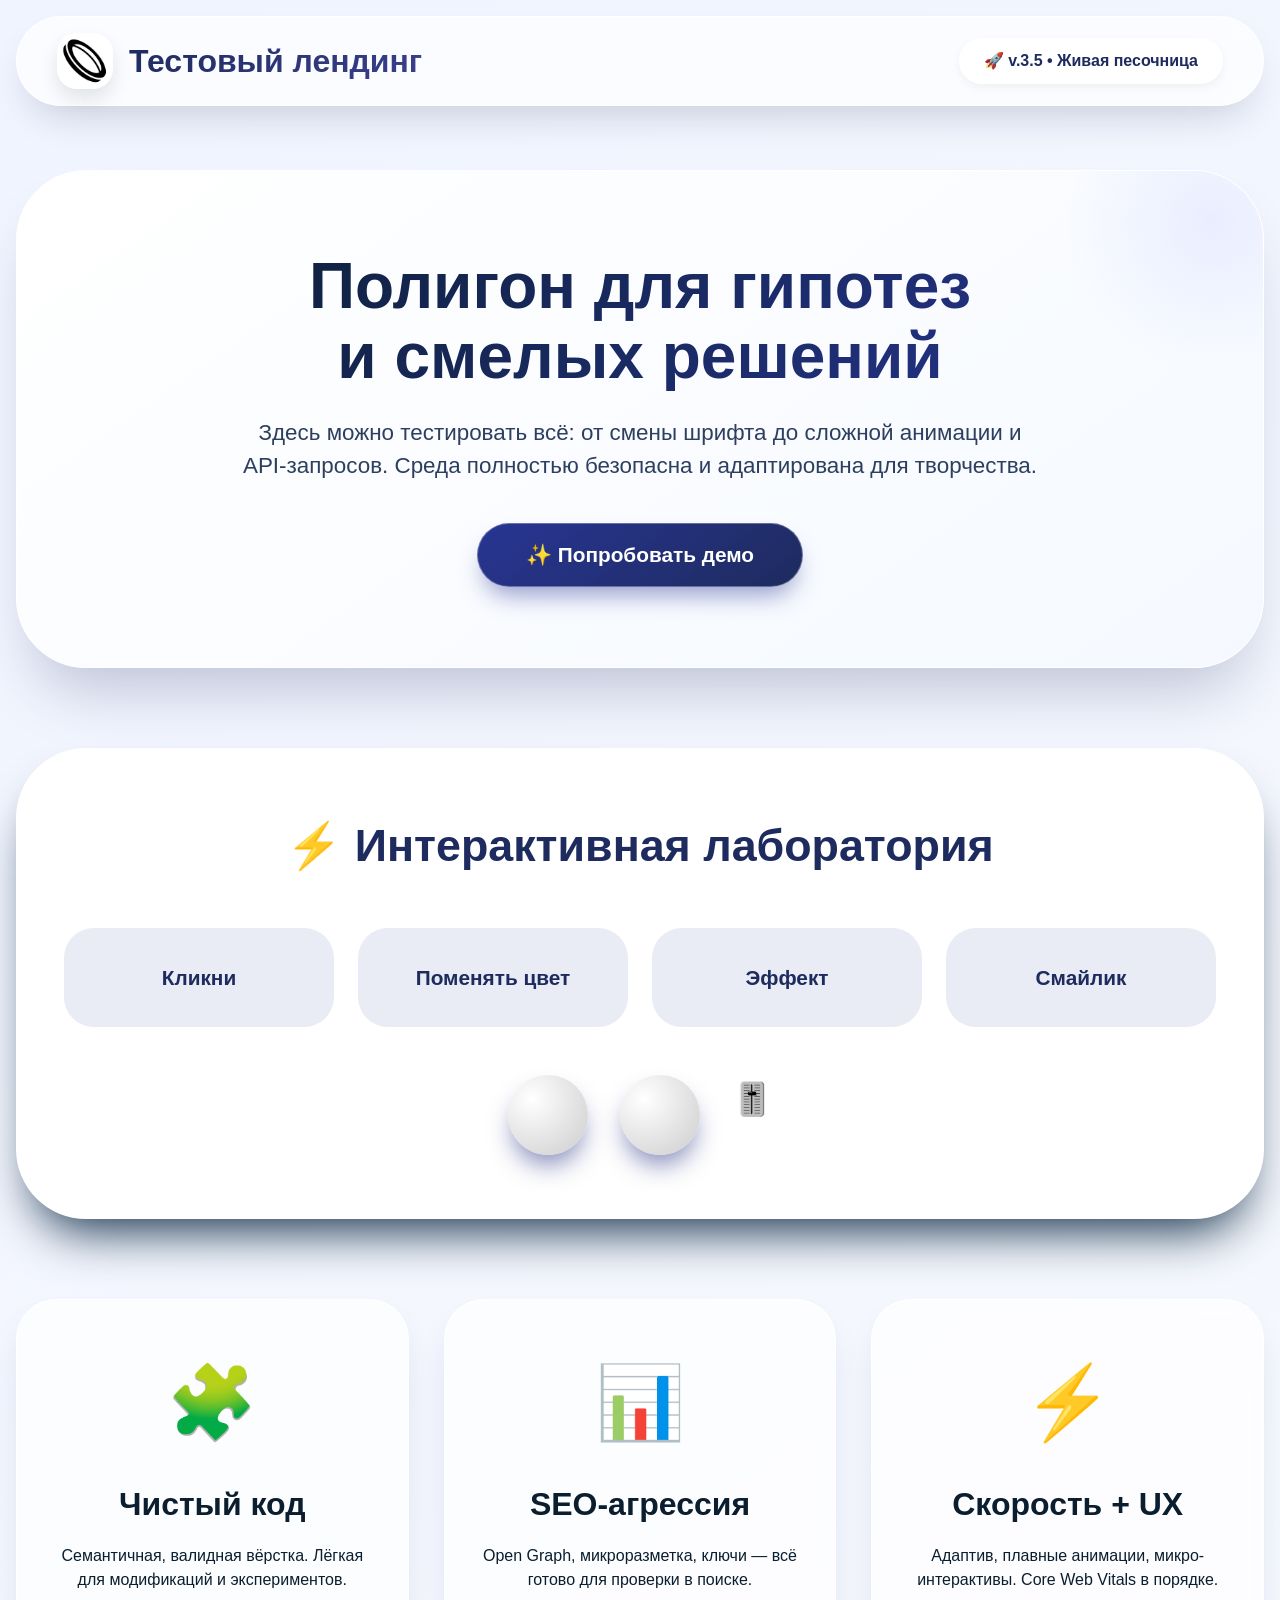
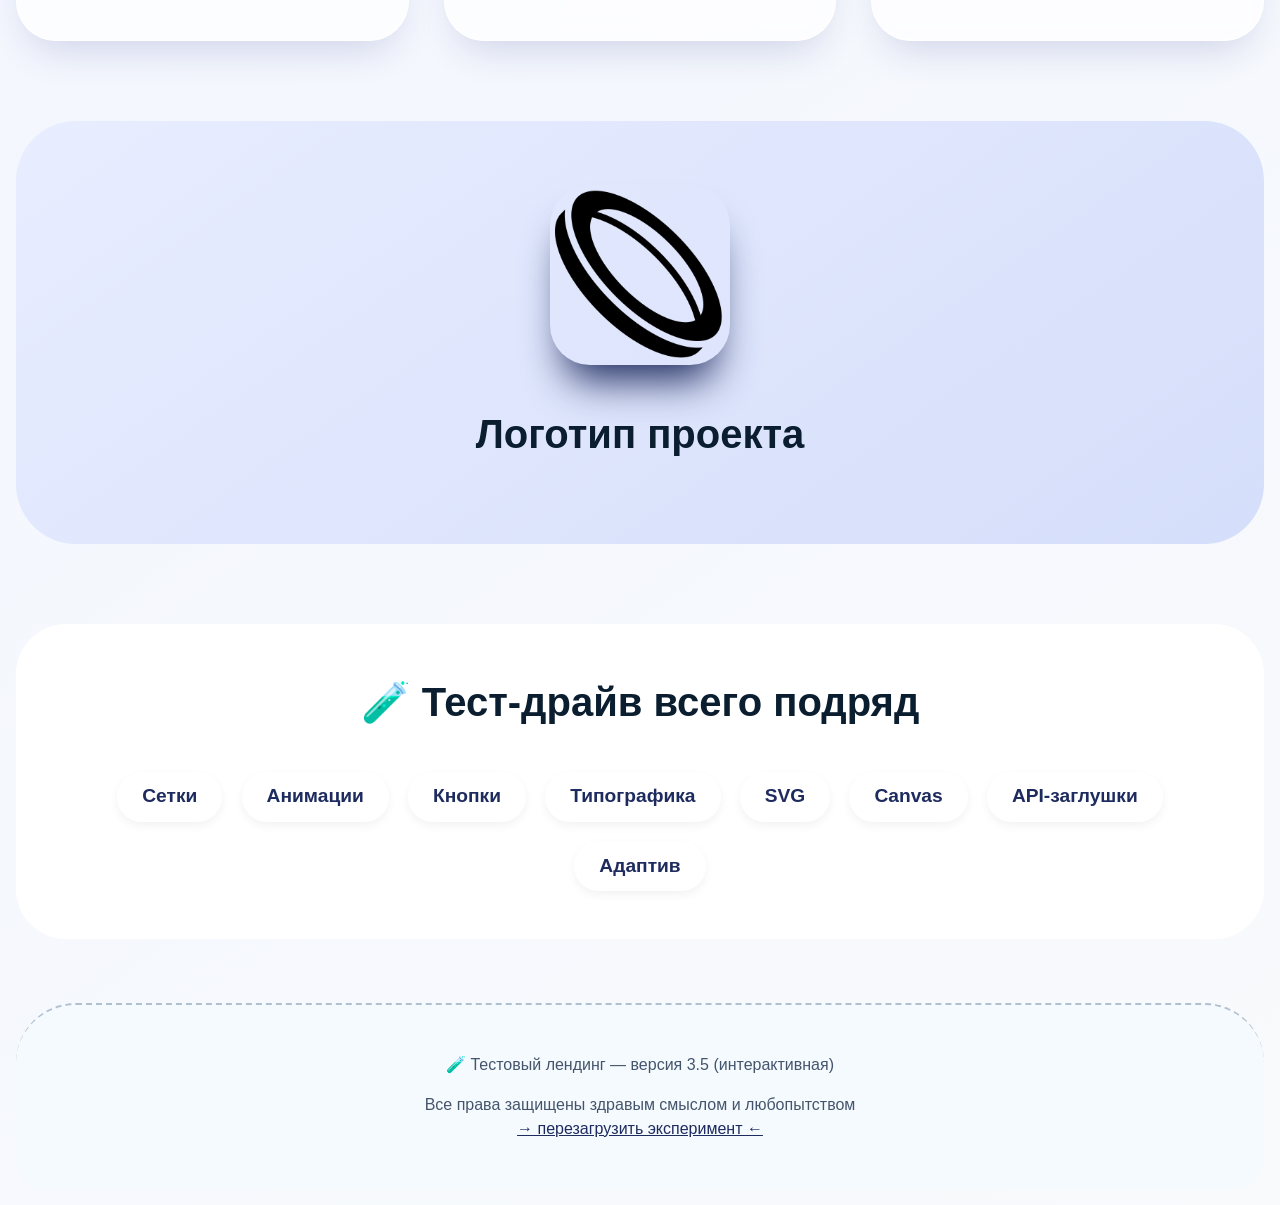
==== commit 2e113589: "Update index.html" ====
--- a/index.html
+++ b/index.html
@@ -1,2147 +1,418 @@
 <!DOCTYPE html>
-<html lang="ru" data-theme="light">
+<html lang="ru-RU">
 <head>
+    <!-- ===== БАЗОВЫЙ SEO-КОД (ЯДРО) ===== -->
     <meta charset="UTF-8">
     <meta name="viewport" content="width=device-width, initial-scale=1.0, maximum-scale=5.0">
-
-    <!-- ===== SEO: Основное ===== -->
-    <title>Генератор реквизитов для рекламы — Законная маркировка ERID, ИНН, ОГРН | Сосибург</title>
-    <meta name="description" content="Бесплатный онлайн-генератор реквизитов для интернет-рекламы. Автоматически создаёт маркировку с ERID, пометкой «Реклама» и ИНН по 38-ФЗ. Проверка ИНН, ОГРН, ОГРНИП, КПП, СНИЛС по контрольным суммам.">
-    <meta name="keywords" content="генератор реквизитов, рекламная маркировка, ERID, ИНН, ОГРН, ОГРНИП, КПП, СНИЛС, законная реклама, 38-ФЗ, маркировка рекламы, проверка ИНН, проверка ОГРН, проверка КПП, проверка СНИЛС, рекламная метка, ОРД, ЕРИР, Сосибург">
-    <meta name="author" content="Тимофей Сибилев">
-    <meta name="robots" content="index, follow, max-image-preview:large, max-snippet:-1, max-video-preview:-1">
-    <meta name="theme-color" content="#0b1a33">
-    <meta name="format-detection" content="telephone=no">
-    <meta name="language" content="Russian">
-    <meta name="geo.region" content="RU">
-    <meta name="rating" content="general">
-
-    <!-- ===== Canonical ===== -->
+    <title>Интерактивный тестовый лендинг | Песочница для смелых идей и гипотез</title>
+    <meta name="description" content="Самый дружелюбный тестовый полигон. Проверяй верстку, анимации, API, шрифты, UX-гипотезы. Адаптив, скорость, чистый код.">
+    <meta name="keywords" content="тестовый лендинг, интерактивный лендинг, песочница, ui тесты, верстка, seo эксперименты, демо сайт, тренажер для верстальщика, фронтенд полигон">
+    <meta name="author" content="Команда тестовых решений и Тимофей">
+    <meta name="robots" content="index, follow, max-snippet:-1, max-image-preview:large, max-video-preview:-1">
+    <meta name="revisit-after" content="1 days">
+    <meta name="language" content="ru">
+    <meta name="google-site-verification" content="jBY-ytvwYjSY1Jn9kXCqns11_XIrfqZlssMgNCpi8t0" />
+    
+    <!-- ===== КАНОНИЧЕСКАЯ ССЫЛКА ===== -->
     <link rel="canonical" href="https://timoshamoscow.github.io/test/">
-
-    <!-- ===== Favicon ===== -->
-    <link rel="icon" type="image/svg+xml" href="faviconRekv.svg">
-    <link rel="apple-touch-icon" href="faviconRekv.svg">
-    <link rel="mask-icon" href="faviconRekv.svg" color="#2a7de1">
-
-    <!-- ===== Open Graph (Telegram, VK, WhatsApp, Facebook) ===== -->
+    
+    <!-- ===== OPEN GRAPH ===== -->
+    <meta property="og:locale" content="ru_RU">
     <meta property="og:type" content="website">
-    <meta property="og:site_name" content="Законная реклама | Сосибург">
-    <meta property="og:title" content="Генератор реквизитов для рекламы — Законная маркировка ERID">
-    <meta property="og:description" content="Бесплатный онлайн-генератор реквизитов для интернет-рекламы. Автоматически создаёт маркировку с ERID, пометкой «Реклама» и ИНН. Проверка ИНН, ОГРН, КПП, СНИЛС.">
+    <meta property="og:title" content="Интерактивный тестовый лендинг — песочница 3.0">
+    <meta property="og:description" content="Проверяй гипотезы, играй с анимациями, тестируй API. Всё в одном флаконе.">
     <meta property="og:url" content="https://timoshamoscow.github.io/test/">
-    <meta property="og:image" content="https://timoshamoscow.github.io/test/og-image.png">
-    <meta property="og:image:secure_url" content="https://timoshamoscow.github.io/test/og-image.png">
-    <meta property="og:image:type" content="image/png">
+    <meta property="og:site_name" content="Тестовый лендинг">
+    <meta property="og:image" content="https://timoshamoscow.github.io/test/images/logo.png">
     <meta property="og:image:width" content="1200">
     <meta property="og:image:height" content="630">
-    <meta property="og:image:alt" content="Генератор реквизитов для законной рекламы — ERID, ИНН, ОГРН">
-    <meta property="og:locale" content="ru_RU">
-
-    <!-- ===== Twitter Card ===== -->
+
+    <!-- ===== TWITTER CARDS ===== -->
     <meta name="twitter:card" content="summary_large_image">
-    <meta name="twitter:site" content="@timoshamoscow">
-    <meta name="twitter:creator" content="@timoshamoscow">
-    <meta name="twitter:title" content="Генератор реквизитов для рекламы — Законная маркировка ERID">
-    <meta name="twitter:description" content="Бесплатный генератор реквизитов для интернет-рекламы. ERID, ИНН, ОГРН, КПП, СНИЛС — всё автоматически по 38-ФЗ.">
-    <meta name="twitter:image" content="https://timoshamoscow.github.io/test/og-image.png">
-    <meta name="twitter:image:alt" content="Генератор реквизитов для законной рекламы">
-
-    <!-- ===== VK (специфичные) ===== -->
-    <meta property="vk:image" content="https://timoshamoscow.github.io/test/og-image.png">
-
-    <!-- ===== JSON-LD Schema.org ===== -->
-    <script type="application/ld+json">
-    {
-      "@context": "https://schema.org",
-      "@type": "SoftwareApplication",
-      "name": "Генератор реквизитов для рекламы",
-      "alternateName": "Законная реклама | Сосибург",
-      "operatingSystem": "Web",
-      "applicationCategory": "BusinessApplication",
-      "applicationSubCategory": "MarketingTool",
-      "offers": {
-        "@type": "Offer",
-        "price": "0",
-        "priceCurrency": "RUB",
-        "availability": "https://schema.org/InStock"
-      },
-      "aggregateRating": {
-        "@type": "AggregateRating",
-        "ratingValue": "5",
-        "bestRating": "5",
-        "worstRating": "1",
-        "ratingCount": "1"
-      },
-      "description": "Бесплатный онлайн-генератор реквизитов для интернет-рекламы с автоматической маркировкой ERID, проверкой ИНН, ОГРН, ОГРНИП, КПП и СНИЛС по контрольным суммам.",
-      "url": "https://timoshamoscow.github.io/test/",
-      "inLanguage": "ru-RU",
-      "author": {
-        "@type": "Person",
-        "name": "Тимофей Сибилев",
-        "url": "https://timoshamoscow.github.io/"
-      },
-      "creator": {
-        "@type": "Person",
-        "name": "Тимофей Сибилев"
-      },
-      "featureList": [
-        "Генерация рекламной маркировки с ERID",
-        "Проверка ИНН по контрольной сумме",
-        "Проверка ОГРН и ОГРНИП",
-        "Проверка КПП и СНИЛС",
-        "Создание ссылки с ERID",
-        "Генерация QR-кода",
-        "Сохранение истории реквизитов",
-        "Экспорт в JSON"
-      ]
-    }
-    </script>
-
-    <!-- ===== JSON-LD: HowTo (для SEO) ===== -->
-    <script type="application/ld+json">
-    {
-      "@context": "https://schema.org",
-      "@type": "HowTo",
-      "name": "Как сделать законную рекламную маркировку",
-      "description": "Пошаговая инструкция создания законной рекламной маркировки с ERID по 38-ФЗ",
-      "totalTime": "PT2M",
-      "estimatedCost": {
-        "@type": "MonetaryAmount",
-        "currency": "RUB",
-        "value": "0"
-      },
-      "step": [
-        {
-          "@type": "HowToStep",
-          "name": "Выберите форму бизнеса",
-          "text": "ИП, ООО, АО, ПАО или Самозанятый"
-        },
-        {
-          "@type": "HowToStep",
-          "name": "Введите название",
-          "text": "Название организации без кавычек или ФИО для ИП/Самозанятого"
-        },
-        {
-          "@type": "HowToStep",
-          "name": "Получите ERID",
-          "text": "Зарегистрируйтесь у оператора рекламных данных (ОРД) и получите токен"
-        },
-        {
-          "@type": "HowToStep",
-          "name": "Скопируйте маркировку",
-          "text": "Кликните по карточке — маркировка скопируется в буфер обмена"
-        }
-      ]
-    }
-    </script>
-
-    <!-- ===== Google Fonts ===== -->
-    <link href="https://fonts.googleapis.com/css2?family=Inter:ital,wght@0,300;0,400;0,500;0,600;0,700;1,400&display=swap" rel="stylesheet">
-
-    <!-- ===== Preconnect для скорости ===== -->
-    <link rel="preconnect" href="https://fonts.googleapis.com">
-    <link rel="preconnect" href="https://fonts.gstatic.com" crossorigin>
-
+    <meta name="twitter:title" content="Интерактивный тестовый лендинг">
+    <meta name="twitter:description" content="Песочница для верстальщиков и гипотез. Всё включено.">
+    <meta name="twitter:image" content="https://timoshamoscow.github.io/test/images/logo.png">
+    
+    <!-- ===== FAVICON ===== -->
+    <link rel="icon" type="image/png" href="images/logo.png">
+    
+    <!-- ===== СТИЛИ ===== -->
     <style>
-        :root {
-            --bg: #f0f4fc;
-            --card-bg: #ffffff;
-            --text: #0b1a33;
-            --text-secondary: #4a5a72;
-            --text-light: #7b8ba0;
-            --border: #e2eaf5;
-            --input-bg: #f7faff;
-            --shadow: 0 20px 60px rgba(11, 26, 51, 0.08);
-            --shadow-hover: 0 30px 80px rgba(11, 26, 51, 0.12);
-            --accent: #2a7de1;
-            --accent-light: #e8f0fe;
-            --accent-gradient: linear-gradient(135deg, #2a7de1 0%, #1a5fc7 100%);
-            --success: #27ae60;
-            --success-light: #e8f8ef;
-            --error: #e74c3c;
-            --error-light: #fde8e8;
-            --warning: #f39c12;
-            --warning-light: #fef9e7;
-            --preview-bg: #f8faff;
-            --tag-border: #e8eef6;
-            --badge-bg: #eef3fa;
-            --radius: 24px;
-            --radius-sm: 14px;
-            --transition: 0.3s cubic-bezier(0.4, 0, 0.2, 1);
-        }
-
-        [data-theme="dark"] {
-            --bg: #0d1117;
-            --card-bg: #161b22;
-            --text: #e6edf3;
-            --text-secondary: #8b949e;
-            --text-light: #6e7681;
-            --border: #30363d;
-            --input-bg: #0d1117;
-            --shadow: 0 20px 60px rgba(0, 0, 0, 0.5);
-            --shadow-hover: 0 30px 80px rgba(0, 0, 0, 0.6);
-            --accent: #58a6ff;
-            --accent-light: #1c2d4a;
-            --accent-gradient: linear-gradient(135deg, #58a6ff 0%, #1f6feb 100%);
-            --success: #3fb950;
-            --success-light: #1a3a2a;
-            --error: #f85149;
-            --error-light: #2d1b1b;
-            --warning: #d29922;
-            --warning-light: #2d2a1a;
-            --preview-bg: #0d1117;
-            --tag-border: #30363d;
-            --badge-bg: #21262d;
-        }
-
-        * { box-sizing: border-box; margin: 0; padding: 0; }
+        * {
+            margin: 0;
+            padding: 0;
+            box-sizing: border-box;
+        }
+
         body {
-            font-family: 'Inter', system-ui, -apple-system, sans-serif;
-            background: var(--bg);
+            font-family: 'Inter', -apple-system, BlinkMacSystemFont, 'Segoe UI', Roboto, sans-serif;
+            background: linear-gradient(145deg, #f0f4ff 0%, #f8fafc 100%);
+            color: #0a1e2f;
+            line-height: 1.5;
             min-height: 100vh;
-            display: flex;
-            justify-content: center;
-            align-items: flex-start;
-            padding: 20px;
-            margin: 0;
-            transition: background var(--transition), color var(--transition);
-            color: var(--text);
-            line-height: 1.6;
-        }
-        .layout {
-            display: grid;
-            grid-template-columns: 1fr 340px;
-            gap: 20px;
-            max-width: 1560px;
-            width: 100%;
-        }
-        .card {
-            background: var(--card-bg);
-            border-radius: var(--radius);
-            box-shadow: var(--shadow);
-            padding: 32px 32px 36px;
-            transition: all var(--transition);
-            border: 1px solid var(--border);
-            min-width: 0;
-        }
-        .card:hover { box-shadow: var(--shadow-hover); }
-
-        .checker {
-            background: var(--card-bg);
-            border-radius: var(--radius);
-            box-shadow: var(--shadow);
-            padding: 24px 20px;
-            border: 1px solid var(--border);
-            transition: all var(--transition);
-            position: sticky;
-            top: 20px;
-            max-height: calc(100vh - 40px);
-            overflow-y: auto;
-        }
-        .checker.disabled {
-            opacity: 0.5;
-            pointer-events: none;
-        }
-        .checker h2 {
-            font-size: 18px;
-            font-weight: 700;
-            color: var(--text);
-            margin-bottom: 6px;
-            display: flex;
-            align-items: center;
-            gap: 8px;
-        }
-        .checker .checker-sub {
-            font-size: 12px;
-            color: var(--text-light);
-            margin-bottom: 16px;
-            line-height: 1.4;
-        }
-        .checker .checker-notice {
-            font-size: 12px;
-            color: var(--warning);
-            background: var(--warning-light);
-            padding: 8px 12px;
-            border-radius: 10px;
-            margin-bottom: 14px;
-            border-left: 3px solid var(--warning);
-            display: none;
-        }
-        .checker.disabled .checker-notice {
-            display: block;
-        }
-        .checker-item { margin-bottom: 12px; }
-        .checker-item label {
-            font-size: 12px;
-            font-weight: 600;
-            color: var(--text-secondary);
-            display: block;
-            margin-bottom: 4px;
-        }
-        .checker-item input {
-            background: var(--input-bg);
-            border: 1.5px solid var(--border);
-            border-radius: 10px;
-            padding: 9px 12px;
-            font-size: 13px;
-            width: 100%;
-            outline: none;
-            color: var(--text);
-            font-family: 'Inter', monospace;
-            transition: all var(--transition);
-        }
-        .checker-item input:focus {
-            border-color: var(--accent);
-            box-shadow: 0 0 0 3px rgba(42, 125, 225, 0.1);
-        }
-        .checker-item input.ok {
-            border-color: var(--success);
-            background: var(--success-light);
-        }
-        .checker-item input.bad {
-            border-color: var(--error);
-            background: var(--error-light);
-        }
-        .checker-item .result {
-            font-size: 11px;
-            margin-top: 4px;
-            min-height: 14px;
-            line-height: 1.3;
-        }
-        .checker-item .result.ok { color: var(--success); }
-        .checker-item .result.bad { color: var(--error); }
-        .checker-item .result.neutral { color: var(--text-light); }
-
-        .checker-divider {
-            height: 1px;
-            background: var(--border);
-            margin: 14px 0;
-        }
-
-        .checker-format {
-            font-size: 10px;
-            color: var(--text-light);
-            font-family: 'Inter', monospace;
-            background: var(--badge-bg);
-            padding: 6px 10px;
-            border-radius: 8px;
-            margin-top: 8px;
-            line-height: 1.5;
-        }
-
-        .checker-actions {
-            display: flex;
-            gap: 6px;
-            margin-top: 14px;
-        }
-        .checker-btn {
-            flex: 1;
-            padding: 8px 12px;
-            font-size: 12px;
-            border-radius: 10px;
-            border: none;
-            cursor: pointer;
-            font-family: 'Inter', sans-serif;
-            font-weight: 600;
-            transition: all var(--transition);
-        }
-        .checker-btn-primary {
-            background: var(--accent-gradient);
-            color: white;
-        }
-        .checker-btn-primary:hover {
-            transform: translateY(-1px);
-            box-shadow: 0 4px 12px rgba(42, 125, 225, 0.3);
-        }
-        .checker-btn-outline {
-            background: transparent;
-            color: var(--text);
-            border: 1.5px solid var(--border);
-        }
-        .checker-btn-outline:hover {
-            background: var(--badge-bg);
-            border-color: var(--accent);
-        }
-
+            padding: 1rem;
+        }
+
+        .container {
+            max-width: 1400px;
+            margin: 0 auto;
+        }
+
+        /* АНИМАЦИИ */
+        @keyframes softGlow {
+            0% { box-shadow: 0 0 0px rgba(100, 108, 255, 0.3); }
+            50% { box-shadow: 0 0 30px rgba(100, 108, 255, 0.5); }
+            100% { box-shadow: 0 0 0px rgba(100, 108, 255, 0.3); }
+        }
+
+        @keyframes float {
+            0% { transform: translateY(0px); }
+            50% { transform: translateY(-10px); }
+            100% { transform: translateY(0px); }
+        }
+
+        /* ШАПКА */
         .header {
-            display: flex;
-            justify-content: space-between;
-            align-items: center;
-            flex-wrap: wrap;
-            gap: 12px;
-            margin-bottom: 4px;
-        }
-        .logo { display: flex; align-items: center; gap: 12px; }
-        .logo-icon {
-            width: 44px; height: 44px;
-            background: var(--accent-gradient);
-            border-radius: 14px;
-            display: flex;
-            align-items: center;
-            justify-content: center;
-            font-size: 22px;
-            color: white;
-            flex-shrink: 0;
-            box-shadow: 0 4px 12px rgba(42, 125, 225, 0.3);
-        }
-        h1 {
-            font-size: clamp(22px, 3vw, 30px);
-            font-weight: 700;
-            color: var(--text);
-            letter-spacing: -0.5px;
-            line-height: 1.2;
-        }
-        h1 span {
-            background: var(--accent-gradient);
-            -webkit-background-clip: text;
-            -webkit-text-fill-color: transparent;
-            background-clip: text;
-        }
-        .header-actions { display: flex; gap: 8px; flex-wrap: wrap; }
-
-        .legal-banner {
-            background: var(--warning-light);
-            border-left: 4px solid var(--warning);
-            border-radius: 12px;
-            padding: 12px 18px;
-            margin: 12px 0 20px 0;
-            display: flex;
-            align-items: flex-start;
-            gap: 12px;
-            font-size: 13px;
-            color: var(--text-secondary);
-        }
-        .legal-banner .icon { font-size: 20px; flex-shrink: 0; margin-top: 2px; }
-        .legal-banner strong { color: var(--text); }
-        .legal-banner a { color: var(--accent); text-decoration: none; }
-        .legal-banner a:hover { text-decoration: underline; }
-
-        .subhead {
-            color: var(--text-secondary);
-            font-size: clamp(14px, 1.3vw, 16px);
-            margin: 8px 0 24px 0;
-            padding: 14px 20px;
-            background: var(--accent-light);
-            border-radius: 14px;
-            line-height: 1.6;
-            position: relative;
-        }
-        .subhead::before {
-            content: '';
-            position: absolute;
-            left: 0; top: 20%;
-            height: 60%; width: 4px;
-            background: var(--accent-gradient);
-            border-radius: 4px;
-        }
-        .subhead .hotkeys {
-            display: block;
-            font-size: 13px;
-            color: var(--text-light);
-            margin-top: 4px;
-            font-weight: 400;
-        }
-        .subhead .hotkeys kbd {
-            background: var(--card-bg);
-            padding: 1px 10px;
-            border-radius: 6px;
-            font-size: 12px;
-            border: 1px solid var(--border);
-            font-family: inherit;
-            color: var(--text-secondary);
-        }
-
-        .form-grid {
-            display: grid;
-            grid-template-columns: 1fr 1fr;
-            gap: 16px 24px;
-        }
-        .form-group {
-            display: flex;
-            flex-direction: column;
-            gap: 4px;
-            position: relative;
-        }
-        .form-group.full { grid-column: 1 / -1; }
-
-        label {
-            font-weight: 500;
-            font-size: clamp(13px, 1.1vw, 14px);
-            color: var(--text);
-            letter-spacing: 0.2px;
-            display: flex;
-            align-items: center;
-            gap: 6px;
-            flex-wrap: wrap;
-        }
-        label small { font-weight: 400; color: var(--text-light); font-size: 12px; }
-        .label-hint {
-            color: var(--text-light);
-            font-weight: 400;
-            font-size: 11px;
-            margin-left: auto;
-            background: var(--badge-bg);
-            padding: 1px 10px;
-            border-radius: 30px;
-            letter-spacing: 0.3px;
-        }
-        .input-wrapper { position: relative; display: flex; align-items: center; }
-
-        input, select {
-            background: var(--input-bg);
-            border: 1.5px solid var(--border);
-            border-radius: var(--radius-sm);
-            padding: 12px 16px;
-            font-size: clamp(14px, 1.1vw, 15px);
-            transition: all var(--transition);
-            outline: none;
-            color: var(--text);
-            width: 100%;
-            -webkit-appearance: none;
-            appearance: none;
-            font-family: 'Inter', sans-serif;
-        }
-        input::placeholder { color: var(--text-light); opacity: 0.7; }
-        input:focus, select:focus {
-            border-color: var(--accent);
-            background: var(--card-bg);
-            box-shadow: 0 0 0 4px rgba(42, 125, 225, 0.1);
-        }
-        input.error { border-color: var(--error); background: var(--error-light); }
-        input.error:focus { box-shadow: 0 0 0 4px rgba(231, 76, 60, 0.1); }
-        input.valid { border-color: var(--success); }
-        input.valid:focus { box-shadow: 0 0 0 4px rgba(39, 174, 96, 0.1); }
-
-        select {
-            background-image: url("data:image/svg+xml,%3Csvg xmlns='http://www.w3.org/2000/svg' width='12' height='8' viewBox='0 0 12 8'%3E%3Cpath d='M1 1l5 5 5-5' stroke='%2365768f' stroke-width='1.5' fill='none' stroke-linecap='round'/%3E%3C/svg%3E");
-            background-repeat: no-repeat;
-            background-position: right 14px center;
-            padding-right: 38px;
-            cursor: pointer;
-        }
-        [data-theme="dark"] select {
-            background-image: url("data:image/svg+xml,%3Csvg xmlns='http://www.w3.org/2000/svg' width='12' height='8' viewBox='0 0 12 8'%3E%3Cpath d='M1 1l5 5 5-5' stroke='%238b949e' stroke-width='1.5' fill='none' stroke-linecap='round'/%3E%3C/svg%3E");
-        }
-
-        .input-status {
-            position: absolute;
-            right: 14px;
-            font-size: 16px;
-            pointer-events: none;
-            opacity: 0;
-            transition: all var(--transition);
-        }
-        .input-status.show { opacity: 1; }
-        .input-status.error-icon { color: var(--error); }
-        .input-status.success-icon { color: var(--success); }
-
-        .validation-message {
-            font-size: 12px;
-            color: var(--error);
-            min-height: 18px;
-            margin-top: 2px;
-            transition: all var(--transition);
-            font-weight: 400;
-        }
-
-        .compliance-check {
-            display: flex;
-            flex-wrap: wrap;
-            gap: 12px 20px;
-            padding: 14px 18px;
-            background: var(--success-light);
-            border-radius: 12px;
-            border: 1px solid var(--success);
-            margin-top: 8px;
-            font-size: 14px;
-        }
-        .compliance-check .check-item { display: flex; align-items: center; gap: 6px; }
-        .compliance-check .check-item .status { font-weight: 600; }
-        .compliance-check .check-item .status.pass { color: var(--success); }
-        .compliance-check .check-item .status.fail { color: var(--error); }
-
-        .actions {
-            display: flex;
-            flex-wrap: wrap;
-            gap: 10px;
-            justify-content: flex-end;
-            margin-top: 24px;
-            padding-top: 20px;
-            border-top: 1px solid var(--border);
-        }
-        .btn {
-            font-family: 'Inter', sans-serif;
-            background: var(--text);
-            color: var(--card-bg);
-            border: none;
-            border-radius: 40px;
-            padding: 11px 26px;
-            font-weight: 600;
-            font-size: clamp(13px, 1vw, 15px);
-            cursor: pointer;
-            transition: all var(--transition);
-            display: inline-flex;
-            align-items: center;
-            gap: 8px;
-            box-shadow: 0 4px 12px rgba(0, 0, 0, 0.06);
-            flex: 0 1 auto;
-            touch-action: manipulation;
-        }
-        .btn:hover { transform: translateY(-2px); box-shadow: 0 8px 24px rgba(0, 0, 0, 0.12); }
-        .btn:active { transform: scale(0.97); }
-        .btn:disabled { opacity: 0.4; cursor: not-allowed; transform: none !important; box-shadow: none !important; }
-        .btn-outline { background: transparent; color: var(--text); box-shadow: none; border: 1.5px solid var(--border); }
-        .btn-outline:hover { background: var(--badge-bg); border-color: var(--accent); box-shadow: none; }
-        .btn-primary { background: var(--accent-gradient); color: white; box-shadow: 0 4px 16px rgba(42, 125, 225, 0.3); }
-        .btn-primary:hover { box-shadow: 0 8px 28px rgba(42, 125, 225, 0.4); }
-        .btn-success { background: var(--success); color: white; box-shadow: 0 4px 16px rgba(39, 174, 96, 0.3); }
-        .btn-success:hover { box-shadow: 0 8px 28px rgba(39, 174, 96, 0.4); }
-        .btn-warning { background: var(--warning); color: white; box-shadow: 0 4px 16px rgba(243, 156, 18, 0.3); }
-        .btn-warning:hover { box-shadow: 0 8px 28px rgba(243, 156, 18, 0.4); }
-        .btn-toggle {
-            background: var(--badge-bg);
-            color: var(--text);
-            border: 1.5px solid var(--border);
-            box-shadow: none;
-            width: 100%;
-            justify-content: center;
-        }
-        .btn-toggle.active { background: var(--accent-gradient); color: white; border-color: var(--accent); }
-        .btn-toggle:hover { transform: translateY(-1px); }
-        .btn-sm { padding: 5px 14px; font-size: 12px; border-radius: 30px; }
-        .btn-icon { padding: 11px 14px; font-size: 18px; justify-content: center; }
-
-        .preview-area {
-            margin-top: 32px;
-            padding-top: 28px;
-            border-top: 2px dashed var(--border);
-        }
-        .preview-header {
             display: flex;
             align-items: center;
             justify-content: space-between;
             flex-wrap: wrap;
-            gap: 12px;
-            margin-bottom: 20px;
-        }
-        .preview-header h2 {
-            font-size: clamp(18px, 2vw, 22px);
-            font-weight: 600;
-            color: var(--text);
+            gap: 2rem;
+            background: rgba(255,255,255,0.7);
+            backdrop-filter: blur(12px);
+            -webkit-backdrop-filter: blur(12px);
+            border: 1px solid rgba(255,255,255,0.8);
+            padding: 1rem 2.5rem;
+            border-radius: 80px;
+            margin-bottom: 4rem;
+            box-shadow: 0 20px 40px -15px rgba(0,20,50,0.2);
+        }
+
+        .logo {
             display: flex;
             align-items: center;
-            gap: 10px;
-        }
+            gap: 1rem;
+        }
+
+        .logo img {
+            width: 56px;
+            height: 56px;
+            border-radius: 20px;
+            object-fit: contain;
+            background: white;
+            padding: 5px;
+            box-shadow: 0 10px 20px rgba(0,0,0,0.1);
+            transition: transform 0.3s;
+        }
+        .logo img:hover { transform: rotate(10deg) scale(1.1); }
+
+        .logo h1 {
+            font-size: 2rem;
+            font-weight: 700;
+            background: linear-gradient(135deg, #1e2b5e, #3b3f8c);
+            -webkit-background-clip: text;
+            -webkit-text-fill-color: transparent;
+        }
+
         .badge {
-            background: var(--badge-bg);
-            border-radius: 40px;
-            padding: 6px 20px;
-            font-size: clamp(13px, 1vw, 14px);
+            background: #ffffffdd;
+            padding: 0.6rem 1.5rem;
+            border-radius: 60px;
             font-weight: 600;
-            color: var(--text);
-            white-space: nowrap;
-            border: 1px solid var(--border);
-        }
-        .badge.success { background: var(--success-light); color: var(--success); border-color: var(--success); }
-
-        .tag-grid {
-            display: grid;
-            grid-template-columns: repeat(auto-fit, minmax(280px, 1fr));
-            gap: 16px;
-        }
-        .tag-card {
-            background: var(--preview-bg);
-            border-radius: 18px;
-            padding: 16px 16px 14px;
-            border: 1px solid var(--tag-border);
-            transition: all var(--transition);
-            display: flex;
-            flex-direction: column;
-            cursor: pointer;
+            color: #1e2b5e;
+            box-shadow: 0 4px 10px rgba(0,0,0,0.05);
+            border: 1px solid white;
+        }
+
+        /* ГЕРОЙ */
+        .hero {
+            text-align: center;
+            padding: 5rem 3rem;
+            background: linear-gradient(145deg, #ffffff, #f5f9ff);
+            border-radius: 70px;
+            box-shadow: 0 40px 60px -20px #1e2b5e40;
+            margin-bottom: 5rem;
+            border: 1px solid #ffffff;
             position: relative;
             overflow: hidden;
         }
-        .tag-card::before {
+        .hero::before {
             content: '';
             position: absolute;
-            top: 0; left: 0; right: 0;
-            height: 3px;
-            background: var(--accent-gradient);
-            opacity: 0;
-            transition: opacity var(--transition);
-        }
-        .tag-card:hover { transform: translateY(-4px); box-shadow: 0 12px 32px rgba(0, 0, 0, 0.06); border-color: var(--accent); }
-        .tag-card:hover::before { opacity: 1; }
-        .tag-card:active { transform: scale(0.98); }
-        .tag-card .copy-hint {
-            position: absolute;
-            top: 10px; right: 14px;
-            font-size: 12px;
-            color: var(--text-light);
-            opacity: 0;
-            transition: all var(--transition);
-            background: var(--card-bg);
-            padding: 2px 12px;
-            border-radius: 20px;
-            border: 1px solid var(--border);
-            font-weight: 500;
-        }
-        .tag-card:hover .copy-hint { opacity: 1; }
-        .tag-card.copied { border-color: var(--success); background: var(--success-light); }
-        .tag-card.copied .copy-hint { color: var(--success); opacity: 1; border-color: var(--success); }
-        .tag-card h3 {
-            font-size: clamp(11px, 0.9vw, 13px);
-            text-transform: uppercase;
-            letter-spacing: 0.5px;
-            color: var(--text-light);
-            margin: 0 0 8px 0;
+            width: 300px;
+            height: 300px;
+            background: radial-gradient(circle, #a5b4ff30, transparent 70%);
+            top: -100px;
+            right: -100px;
+            border-radius: 50%;
+        }
+        .hero h2 {
+            font-size: 4rem;
+            font-weight: 800;
+            line-height: 1.1;
+            margin-bottom: 1.5rem;
+            background: linear-gradient(135deg, #0a1e2f, #283593);
+            -webkit-background-clip: text;
+            -webkit-text-fill-color: transparent;
+        }
+        .hero p {
+            font-size: 1.4rem;
+            color: #2d3f5e;
+            max-width: 800px;
+            margin: 0 auto 2.5rem;
+        }
+        .cta-button {
+            display: inline-block;
+            background: linear-gradient(145deg, #283593, #1e2b5e);
+            color: white;
             font-weight: 600;
-        }
-        .tag-content {
-            background: var(--card-bg);
-            border-radius: 12px;
-            padding: 14px 16px;
-            border: 1px solid var(--tag-border);
-            font-size: clamp(13px, 1vw, 14px);
-            line-height: 1.7;
-            color: var(--text);
-            word-break: break-word;
-            min-height: 76px;
-            flex: 1;
-            font-family: 'Inter', monospace;
-            white-space: pre-wrap;
-        }
-
-        .footer-note {
-            display: flex;
-            justify-content: space-between;
-            align-items: center;
-            flex-wrap: wrap;
-            gap: 8px;
-            margin-top: 16px;
-            font-size: clamp(12px, 0.9vw, 14px);
-            color: var(--text-secondary);
-        }
-        .status-dot { width: 8px; height: 8px; border-radius: 50%; display: inline-block; }
-        .status-dot.green { background: var(--success); }
-        .status-dot.yellow { background: var(--warning); }
-        .status-dot.red { background: var(--error); }
-        .status-group { display: flex; align-items: center; gap: 8px; }
-
-        .history-bar {
-            display: flex;
-            flex-wrap: wrap;
-            gap: 6px;
-            margin-top: 14px;
-            padding-top: 14px;
-            border-top: 1px solid var(--border);
-            align-items: center;
-        }
-        .history-bar .history-label {
-            color: var(--text-light);
-            font-size: 13px;
-            font-weight: 500;
-            margin-right: 4px;
-        }
-        .history-search {
-            flex: 1;
-            min-width: 120px;
-            padding: 6px 14px;
-            border-radius: 30px;
-            border: 1px solid var(--border);
-            background: var(--input-bg);
-            color: var(--text);
-            font-size: 13px;
-            font-family: 'Inter', sans-serif;
-            outline: none;
-        }
-        .history-search:focus {
-            border-color: var(--accent);
-            box-shadow: 0 0 0 3px rgba(42, 125, 225, 0.1);
-        }
-        .history-item {
-            background: var(--badge-bg);
-            padding: 4px 12px;
-            border-radius: 30px;
-            font-size: 12px;
-            color: var(--text);
-            cursor: pointer;
-            transition: all var(--transition);
-            border: 1px solid transparent;
-            font-weight: 500;
-            white-space: nowrap;
-            max-width: 240px;
-            overflow: hidden;
-            text-overflow: ellipsis;
-            display: inline-flex;
-            align-items: center;
-            gap: 6px;
-        }
-        .history-item:hover {
-            background: var(--accent-light);
-            border-color: var(--accent);
-            transform: scale(1.02);
-        }
-        .history-item .del-single {
-            font-size: 14px;
-            line-height: 1;
-            cursor: pointer;
-            opacity: 0.4;
-            background: none;
-            border: none;
-            color: var(--text);
-            padding: 0 2px;
-        }
-        .history-item .del-single:hover { opacity: 1; }
-
-        .history-clear-btn {
-            padding: 4px 12px;
-            font-size: 12px;
-            border-radius: 30px;
-            background: var(--error);
-            color: white;
+            padding: 1.2rem 3rem;
+            border-radius: 60px;
+            text-decoration: none;
+            font-size: 1.3rem;
             border: none;
             cursor: pointer;
-            font-family: 'Inter', sans-serif;
-            font-weight: 500;
-        }
-        .history-clear-btn:hover { opacity: 0.8; }
-
-        .hidden-field { display: none !important; }
-
-        .toast-notification {
-            position: fixed;
-            bottom: 24px;
-            left: 50%;
-            transform: translateX(-50%);
-            background: var(--text);
-            color: var(--card-bg);
-            padding: 12px 28px;
+            box-shadow: 0 15px 25px -8px #28359380;
+            transition: all 0.2s;
+            border: 1px solid #ffffff50;
+        }
+        .cta-button:hover {
+            transform: scale(1.05) translateY(-3px);
+            box-shadow: 0 25px 35px -8px #1e2b5e;
+            background: linear-gradient(145deg, #1e2b5e, #283593);
+        }
+
+        /* КАРТОЧКИ */
+        .features {
+            display: grid;
+            grid-template-columns: repeat(auto-fit, minmax(300px, 1fr));
+            gap: 2.2rem;
+            margin: 5rem 0;
+        }
+        .feature-card {
+            background: rgba(255, 255, 255, 0.75);
+            backdrop-filter: blur(10px);
+            padding: 3rem 2rem;
             border-radius: 40px;
-            font-size: 14px;
-            z-index: 2000;
-            box-shadow: 0 8px 32px rgba(0, 0, 0, 0.2);
-            animation: toastIn 0.4s ease;
-            max-width: 90%;
-            text-align: center;
-            font-weight: 500;
-        }
-        [data-theme="dark"] .toast-notification {
-            background: var(--card-bg);
-            color: var(--text);
-            border: 1px solid var(--border);
-        }
-        @keyframes toastIn {
-            from { opacity: 0; transform: translateX(-50%) translateY(20px) scale(0.95); }
-            to { opacity: 1; transform: translateX(-50%) translateY(0) scale(1); }
-        }
-
-        .qr-overlay {
-            display: none;
-            position: fixed;
-            top: 0; left: 0; right: 0; bottom: 0;
-            background: rgba(0, 0, 0, 0.5);
-            backdrop-filter: blur(8px);
-            z-index: 1000;
-        }
-        .qr-overlay.active { display: block; }
-        .qr-container {
-            display: none;
-            position: fixed;
-            top: 50%; left: 50%;
-            transform: translate(-50%, -50%);
-            background: var(--card-bg);
-            padding: 32px;
-            border-radius: 24px;
-            box-shadow: 0 40px 80px rgba(0, 0, 0, 0.4);
-            z-index: 1001;
-            text-align: center;
-            max-width: 90vw;
-            border: 1px solid var(--border);
-        }
-        .qr-container.active { display: block; }
-        .qr-container .close-qr {
-            position: absolute;
-            top: 12px; right: 16px;
-            font-size: 22px;
+            box-shadow: 0 20px 40px -15px #1a237e30;
+            border: 1px solid rgba(255,255,255,0.9);
+            transition: all 0.3s;
+            text-align: center;
+            animation: float 6s infinite ease-in-out;
+        }
+        .feature-card:nth-child(2) { animation-delay: 0.5s; }
+        .feature-card:nth-child(3) { animation-delay: 1s; }
+        .feature-card:hover {
+            transform: translateY(-15px) scale(1.02);
+            border-color: #3f51b5;
+            background: white;
+        }
+        .feature-icon {
+            font-size: 4.5rem;
+            margin-bottom: 1.5rem;
+        }
+        .feature-title {
+            font-size: 2rem;
+            font-weight: 700;
+            margin-bottom: 1rem;
+            color: #0a1e2f;
+        }
+
+        /* ИНТЕРАКТИВНЫЙ ТРЕНАЖЕР */
+        .playground {
+            background: white;
+            border-radius: 70px;
+            padding: 4rem 3rem;
+            margin: 5rem 0;
+            box-shadow: 0 30px 50px -20px #0f2b45;
+        }
+        .playground h3 {
+            font-size: 2.8rem;
+            font-weight: 700;
+            text-align: center;
+            margin-bottom: 2rem;
+            color: #1e2b5e;
+        }
+        .grid-demo {
+            display: grid;
+            grid-template-columns: repeat(auto-fit, minmax(180px, 1fr));
+            gap: 1.5rem;
+            margin: 3rem 0;
+        }
+        .grid-item {
+            background: #e9ecf5;
+            padding: 2rem 1rem;
+            text-align: center;
+            border-radius: 30px;
+            font-size: 1.3rem;
+            font-weight: 600;
+            color: #1e2b5e;
+            transition: all 0.2s;
+            border: 2px solid transparent;
+        }
+        .grid-item:hover {
+            border-color: #3f51b5;
+            background: white;
+            transform: scale(1.03);
             cursor: pointer;
-            background: none;
-            border: none;
-            color: var(--text-secondary);
-            padding: 4px 8px;
-            border-radius: 8px;
-        }
-        .qr-container .close-qr:hover { background: var(--badge-bg); }
-        .qr-container h3 { font-size: 20px; font-weight: 600; margin-bottom: 8px; }
-        #qrCanvas {
-            margin: 12px auto;
-            display: block;
-            border-radius: 12px;
-            background: white;
-            padding: 8px;
-            max-width: 100%;
-        }
-        #qrLinkText {
-            font-size: 13px;
-            color: var(--text-secondary);
-            word-break: break-all;
-            margin-top: 4px;
-            font-family: 'Inter', monospace;
-        }
-
-        .template-settings {
-            margin-top: 16px;
-            padding: 14px 18px;
-            background: var(--badge-bg);
-            border-radius: 14px;
+        }
+        .slider-demo {
             display: flex;
+            gap: 2rem;
             flex-wrap: wrap;
-            gap: 12px;
-            align-items: center;
-            border: 1px solid var(--border);
-        }
-        .template-settings label {
-            font-size: 13px;
-            font-weight: 500;
-            color: var(--text-secondary);
-        }
-        .template-settings input {
-            flex: 1;
-            min-width: 180px;
-            padding: 8px 14px;
-            border-radius: 10px;
-            border: 1px solid var(--border);
-            background: var(--input-bg);
-            color: var(--text);
-            font-size: 13px;
-            font-family: 'Inter', monospace;
-        }
-        .template-settings input:focus {
-            border-color: var(--accent);
-            box-shadow: 0 0 0 3px rgba(42, 125, 225, 0.1);
-        }
-        .template-settings small { color: var(--text-light); font-size: 12px; }
-
-        .stats {
-            display: none;
-            gap: 12px 20px;
-            font-size: 13px;
-            color: var(--text-secondary);
-            flex-wrap: wrap;
-            margin-bottom: 16px;
-            padding: 12px 16px;
-            background: var(--badge-bg);
-            border-radius: 14px;
-            border: 1px solid var(--border);
-        }
-        .stats.show { display: flex; }
-        .stats span { display: flex; align-items: center; gap: 6px; }
-        .stats b { color: var(--text); font-weight: 600; }
-
-        /* SEO-текст */
-        .seo-content {
-            margin-top: 24px;
-            padding-top: 20px;
-            border-top: 1px solid var(--border);
-            font-size: 13px;
-            color: var(--text-secondary);
-            line-height: 1.7;
-        }
-        .seo-content h2 {
-            font-size: 16px;
-            color: var(--text);
-            margin-bottom: 8px;
-            font-weight: 600;
-        }
-        .seo-content p { margin-bottom: 8px; }
-        .seo-content details {
-            margin-top: 8px;
-            cursor: pointer;
-        }
-        .seo-content summary {
-            color: var(--accent);
-            font-weight: 500;
-            font-size: 13px;
-        }
-        .seo-content details[open] summary { margin-bottom: 8px; }
-
-        @media (max-width: 1100px) {
-            .layout { grid-template-columns: 1fr; }
-            .checker { position: static; max-height: none; }
-        }
-        @media (max-width: 640px) {
-            body { padding: 10px; }
-            .card { padding: 16px 12px 20px; border-radius: 16px; }
-            .checker { padding: 18px 14px; }
-            .form-grid { grid-template-columns: 1fr; gap: 12px; }
-            .form-group.full { grid-column: 1; }
-            .tag-grid { grid-template-columns: 1fr; gap: 12px; }
-            .actions { justify-content: stretch; }
-            .btn { flex: 1 1 auto; justify-content: center; padding: 12px 16px; min-width: 100px; }
-            .btn-sm { flex: 0 1 auto; padding: 5px 12px; }
-            .preview-header { flex-direction: column; align-items: flex-start; }
-            input, select { padding: 11px 14px; font-size: 16px; }
-            .label-hint { display: none; }
-            .header { flex-direction: column; align-items: stretch; gap: 8px; }
-            .header-actions { justify-content: stretch; }
-            .header-actions .btn { flex: 1; justify-content: center; }
-            .logo { justify-content: center; }
-            .template-settings { flex-direction: column; align-items: stretch; }
-            .template-settings input { min-width: auto; }
-            .history-item { max-width: 140px; font-size: 11px; }
-            .subhead { padding: 12px 16px; }
-            .qr-container { padding: 20px; width: 90vw; }
-            .stats { flex-direction: column; gap: 6px; }
-            .legal-banner { flex-direction: column; gap: 4px; }
-            .compliance-check { flex-direction: column; gap: 6px; }
-        }
-        ::-webkit-scrollbar { width: 6px; height: 6px; }
-        ::-webkit-scrollbar-track { background: var(--bg); border-radius: 10px; }
-        ::-webkit-scrollbar-thumb { background: var(--border); border-radius: 10px; }
+            justify-content: center;
+            margin-top: 3rem;
+        }
+        .knob {
+            width: 80px;
+            height: 80px;
+            border-radius: 50%;
+            background: radial-gradient(circle at 30% 30%, #fff, #ccc);
+            box-shadow: 0 15px 25px -5px #1a237e80;
+            transition: 0.1s;
+        }
+        .knob:active { transform: rotate(30deg); }
+
+        /* ЛОГО-СЕКЦИЯ */
+        .logo-section {
+            text-align: center;
+            padding: 4rem 3rem;
+            background: linear-gradient(145deg, #e8edff, #d5defa);
+            border-radius: 60px;
+            margin: 5rem 0;
+        }
+        .logo-section img {
+            width: 180px;
+            height: 180px;
+            border-radius: 40px;
+            box-shadow: 0 30px 40px -15px #1e2b5e;
+            transition: 0.4s;
+        }
+        .logo-section img:hover { transform: scale(1.1) rotate(3deg); }
+
+        /* ПОДВАЛ */
+        .footer {
+            text-align: center;
+            padding: 3rem 2rem;
+            color: #44556b;
+            border-top: 2px dashed #b0c0d0;
+            margin-top: 4rem;
+            background: #f5faff;
+            border-radius: 60px 60px 30px 30px;
+        }
+
+        @media (max-width: 700px) {
+            .hero h2 { font-size: 2.5rem; }
+            .header { flex-direction: column; text-align: center; }
+            .logo { flex-direction: column; }
+        }
+        .hidden-schema { display: none; }
     </style>
+    
+    <!-- JSON-LD -->
+    <script type="application/ld+json">
+    {
+        "@context": "https://schema.org",
+        "@type": "WebSite",
+        "name": "Тестовый лендинг 3.0",
+        "url": "https://timoshamoscow.github.io/test/",
+        "description": "Интерактивная песочница для фронтенд-экспериментов",
+        "author": { "@type": "Organization", "name": "Тимофей, не пукает 9999 раз в секунду" }
+    }
+    </script>
 </head>
 <body>
-
-<div class="qr-overlay" id="qrOverlay"></div>
-<div class="qr-container" id="qrContainer">
-    <button class="close-qr" id="closeQr">✕</button>
-    <h3>🔗 QR-код для ссылки с ERID</h3>
-    <canvas id="qrCanvas" width="220" height="220"></canvas>
-    <p id="qrLinkText"></p>
-    <button class="btn btn-primary btn-sm" id="qrCopyBtn" style="margin-top:8px;">📋 Копировать ссылку</button>
-</div>
-
-<div class="layout">
-    <main class="card" id="app">
-        <div class="header">
+    <!-- СКРЫТЫЙ SEO-ТЕКСТ -->
+    <div class="hidden-schema">тестовый лендинг песочница верстка анимация шрифты сео гипотезы ui ux эксперименты</div>
+
+    <div class="container">
+        <header class="header">
             <div class="logo">
-                <div class="logo-icon">⚖️</div>
-                <h1>Законная <span>реклама</span></h1>
-            </div>
-            <div class="header-actions">
-                <button class="btn btn-outline btn-sm btn-icon" id="themeToggle" title="Тёмная тема">🌙</button>
-                <button class="btn btn-outline btn-sm" id="statsToggle">📊</button>
-            </div>
-        </div>
-
-        <div class="legal-banner">
-            <span class="icon">⚖️</span>
-            <div>
-                <strong>Соответствует 38-ФЗ «О рекламе»</strong><br>
-                Все сгенерированные материалы содержат обязательную пометку <strong>«Реклама»</strong>, информацию о рекламодателе и идентификатор <strong>ERID</strong>.
-                Для легального размещения рекламы необходимо получить токен через <a href="#" onclick="showORDInfo(); return false;">оператора рекламных данных (ОРД)</a>.
-                <span style="display:block;font-size:12px;margin-top:2px;color:var(--text-light);">Штрафы за отсутствие маркировки: до 500 000 ₽ для юрлиц</span>
-            </div>
-        </div>
-
-        <div class="subhead">
-            Введите название (для ИП/Самозанятого — ФИО), остальное сгенерируется автоматически.
-            <span class="hotkeys">
-                ⌨️ <kbd>Ctrl+S</kbd> сохранить · <kbd>Ctrl+Enter</kbd> сгенерировать · клик по карточке — копирование
-            </span>
-        </div>
-
-        <div class="stats" id="statsPanel">
-            <span>📊 Сгенерировано: <b id="genCount">0</b></span>
-            <span>💾 Сохранений: <b id="saveCount">0</b></span>
-            <span>⏱️ Последняя: <b id="lastGen">—</b></span>
-            <span>📂 В истории: <b id="historyCount">0</b></span>
-        </div>
-
-        <form id="businessForm" class="form-grid" novalidate>
-            <div class="form-group">
-                <label for="businessType">Организационно-правовая форма</label>
-                <select id="businessType">
-                    <option value="ИП">ИП (Индивидуальный предприниматель)</option>
-                    <option value="ООО" selected>ООО (Общество с ограниченной ответственностью)</option>
-                    <option value="АО">АО (Акционерное общество)</option>
-                    <option value="ПАО">ПАО (Публичное акционерное общество)</option>
-                    <option value="Самозанятый">Самозанятый (Налог на профессиональный доход)</option>
-                </select>
-            </div>
-
-            <div class="form-group">
-                <label>Авто-генерация</label>
-                <button type="button" class="btn btn-toggle active" id="autoGenToggle" style="width:100%;justify-content:center;">
-                    🔄 Включено
-                </button>
-                <small style="color:var(--text-light);font-size:12px;">При вводе названия поля заполняются автоматически</small>
-            </div>
-
-            <div class="form-group">
-                <label>Тестовые данные</label>
-                <button type="button" class="btn btn-toggle" id="testDataToggle" style="width:100%;justify-content:center;">
-                    ⚠️ Выключено
-                </button>
-                <small style="color:var(--text-light);font-size:12px;">Отключает математическую проверку и добавляет дисклеймер</small>
-            </div>
-
-            <div class="form-group">
-                <label for="orgName">Название / ФИО <small>без кавычек</small></label>
-                <div class="input-wrapper">
-                    <input type="text" id="orgName" placeholder="Например: Ромашка или Иванов И.И." value="ТехноСтарт" maxlength="100" autofocus>
-                    <span class="input-status" id="orgNameStatus"></span>
-                </div>
-                <div class="validation-message" id="orgNameValidation"></div>
-            </div>
-
-            <div class="form-group">
-                <label for="inn">ИНН <span class="label-hint">10 или 12 цифр</span></label>
-                <div class="input-wrapper">
-                    <input type="text" id="inn" placeholder="Введите ИНН" value="770812345678">
-                    <span class="input-status" id="innStatus"></span>
-                </div>
-                <div class="validation-message" id="innValidation"></div>
-            </div>
-
-            <div class="form-group" id="kppGroup">
-                <label for="kpp">КПП <small>для ООО/АО/ПАО</small> <span class="label-hint">9 цифр</span></label>
-                <div class="input-wrapper">
-                    <input type="text" id="kpp" placeholder="9 цифр" value="770801001">
-                    <span class="input-status" id="kppStatus"></span>
-                </div>
-                <div class="validation-message" id="kppValidation"></div>
-            </div>
-
-            <div class="form-group">
-                <label for="ogrn">ОГРН / ОГРНИП <span class="label-hint">13 или 15 цифр</span></label>
-                <div class="input-wrapper">
-                    <input type="text" id="ogrn" placeholder="Введите ОГРН" value="1234567890123">
-                    <span class="input-status" id="ogrnStatus"></span>
-                </div>
-                <div class="validation-message" id="ogrnValidation"></div>
-            </div>
-
-            <div class="form-group">
-                <label for="erid">ERID <span class="label-hint">токен от ОРД</span></label>
-                <div class="input-wrapper">
-                    <input type="text" id="erid" placeholder="Например: 4CQwVszH9pW7" value="4CQwVszH9pW7">
-                    <span class="input-status" id="eridStatus"></span>
-                </div>
-                <div class="validation-message" id="eridValidation"></div>
-            </div>
-
-            <div class="form-group full">
-                <label for="address">Юридический адрес</label>
-                <div class="input-wrapper">
-                    <input type="text" id="address" placeholder="г. Москва, ул. Тверская, д. 1" value="г. Москва, ул. Тверская, д. 1, оф. 5">
-                    <span class="input-status" id="addressStatus"></span>
-                </div>
-                <div class="validation-message" id="addressValidation"></div>
-            </div>
-
-            <div class="form-group">
-                <label for="phone">Телефон</label>
-                <div class="input-wrapper">
-                    <input type="text" id="phone" placeholder="+7 (495) 123-45-67" value="+7 (495) 777-88-99">
-                    <span class="input-status" id="phoneStatus"></span>
-                </div>
-                <div class="validation-message" id="phoneValidation"></div>
-            </div>
-
-            <div class="form-group">
-                <label for="email">Email</label>
-                <div class="input-wrapper">
-                    <input type="text" id="email" placeholder="info@company.ru" value="info@techstart.ru">
-                    <span class="input-status" id="emailStatus"></span>
-                </div>
-                <div class="validation-message" id="emailValidation"></div>
-            </div>
-
-            <div class="form-group">
-                <label for="website">Сайт <span class="label-hint">для ссылки с ERID</span></label>
-                <div class="input-wrapper">
-                    <input type="text" id="website" placeholder="https://ваш-сайт.ru" value="https://techstart.ru">
-                    <span class="input-status" id="websiteStatus"></span>
-                </div>
-                <div class="validation-message" id="websiteValidation"></div>
-            </div>
-        </form>
-
-        <div class="compliance-check" id="complianceCheck">
-            <div class="check-item">🔍 <span class="status pass" id="checkAdMark">✓</span> Пометка «Реклама»</div>
-            <div class="check-item">🏢 <span class="status pass" id="checkAdvertiser">✓</span> Рекламодатель указан</div>
-            <div class="check-item">🔑 <span class="status pass" id="checkErid">✓</span> ERID присутствует</div>
-            <div class="check-item">📋 <span class="status pass" id="checkInn">✓</span> ИНН указан</div>
-        </div>
-
-        <div class="template-settings">
-            <label>📝 Шаблон метки:</label>
-            <input type="text" id="adTemplate" value="Реклама. {org}, ИНН {inn}. erid: {erid}">
-            <small>{org} {inn} {erid}</small>
-        </div>
-
-        <div class="actions">
-            <button class="btn btn-primary" id="generateBtn">✨ Сгенерировать</button>
-            <button class="btn btn-success" id="saveBtn">💾 Сохранить</button>
-            <button class="btn btn-outline" id="resetBtn">↺ Сбросить</button>
-            <button class="btn btn-outline" id="exportBtn">📥 Экспорт</button>
-            <button class="btn btn-outline" id="qrBtn">📱 QR</button>
-            <button class="btn btn-warning" id="ordInfoBtn">📋 Как получить ERID?</button>
-        </div>
-
-        <section class="preview-area">
-            <div class="preview-header">
-                <h2><span style="font-size:24px;">⚖️</span> Готовая маркировка</h2>
-                <span class="badge success" id="currentTypeBadge">ООО</span>
-            </div>
-
-            <div class="tag-grid">
-                <div class="tag-card" data-copy="previewAd">
-                    <h3>📢 Рекламная метка <span class="copy-hint">📋 копировать</span></h3>
-                    <div class="tag-content" id="previewAd">Заполните форму</div>
-                </div>
-                <div class="tag-card" data-copy="previewLink">
-                    <h3>🔗 Ссылка с ERID <span class="copy-hint">📋 копировать</span></h3>
-                    <div class="tag-content" id="previewLink">https://ваш-сайт.ru/?erid=ВашТокен</div>
-                </div>
-                <div class="tag-card" data-copy="previewVideo">
-                    <h3>🎬 Для видео / Сторис <span class="copy-hint">📋 копировать</span></h3>
-                    <div class="tag-content" id="previewVideo">Реклама. erid: ВашТокен</div>
-                </div>
-                <div class="tag-card" data-copy="previewDocs">
-                    <h3>📄 Документы <span class="copy-hint">📋 копировать</span></h3>
-                    <div class="tag-content" id="previewDocs">Заполните форму</div>
-                </div>
-                <div class="tag-card" data-copy="previewGoods">
-                    <h3>📦 Товары / этикетка <span class="copy-hint">📋 копировать</span></h3>
-                    <div class="tag-content" id="previewGoods">Заполните форму</div>
-                </div>
-                <div class="tag-card" data-copy="previewOther">
-                    <h3>📱 Визитка / соцсети <span class="copy-hint">📋 копировать</span></h3>
-                    <div class="tag-content" id="previewOther">Заполните форму</div>
-                </div>
-            </div>
-
-            <div class="footer-note">
-                <span id="updateStatus">✅ Все поля валидны</span>
-                <div class="status-group">
-                    <span class="status-dot green" id="statusDot"></span>
-                    <span id="fieldCount">0/9 заполнено</span>
-                </div>
-            </div>
-
-            <div class="history-bar" id="historyBar">
-                <span class="history-label">📂 История:</span>
-                <input type="text" class="history-search" id="historySearch" placeholder="🔍 Поиск...">
-                <button class="history-clear-btn" id="clearHistoryBtn">🗑️ Очистить</button>
-            </div>
+                <img src="images/logo.png" alt="Логотип тестового лендинга" width="56" height="56">
+                <h1>Тестовый лендинг</h1>
+            </div>
+            <div class="badge">🚀 v.3.5 • Живая песочница</div>
+        </header>
+
+        <section class="hero">
+            <h2>Полигон для гипотез<br>и смелых решений</h2>
+            <p>Здесь можно тестировать всё: от смены шрифта до сложной анимации и API-запросов. Среда полностью безопасна и адаптирована для творчества.</p>
+            <button class="cta-button" onclick="demoAlert()">✨ Попробовать демо</button>
         </section>
 
-        <!-- SEO-контент для поисковиков -->
-        <section class="seo-content">
-            <h2>О сервисе</h2>
-            <p>Бесплатный генератор реквизитов для интернет-рекламы — создавайте законную маркировку с ERID, пометкой «Реклама» и полными реквизитами за секунды. Соответствует требованиям 38-ФЗ «О рекламе» и поправкам о маркировке интернет-рекламы 2026 года.</p>
-
-            <details>
-                <summary>Что такое ERID и зачем он нужен?</summary>
-                <p>ERID (идентификатор интернет-рекламы) — уникальный буквенно-цифровой код, который выдаётся оператором рекламных данных (ОРД). Обязателен для всей интернет-рекламы в России с 1 сентября 2022 года. Отсутствие ERID грозит штрафами до 500 000 ₽.</p>
-            </details>
-
-            <details>
-                <summary>Как проверить ИНН, ОГРН и КПП?</summary>
-                <p>Наш сервис проверяет реквизиты математически — по контрольным суммам, без подключения к базе ФНС. ИНН (10 или 12 цифр), ОГРН (13 цифр), ОГРНИП (15 цифр), КПП (9 символов), СНИЛС (11 цифр) и ERID (15–30 символов) проверяются по официальным алгоритмам.</p>
-            </details>
-
-            <details>
-                <summary>Кому нужна маркировка рекламы?</summary>
-                <p>Всем, кто размещает интернет-рекламу в России: блогерам, рекламным агентствам, маркетплейсам, продавцам, владельцам сайтов. Даже одиночный рекламный пост в соцсетях требует маркировки с ERID.</p>
-            </details>
+        <!-- ИНТЕРАКТИВНАЯ ВИТРИНА -->
+        <section class="playground">
+            <h3>⚡ Интерактивная лаборатория</h3>
+            <div class="grid-demo">
+                <div class="grid-item" onclick="this.innerHTML='Нажал!'">Кликни</div>
+                <div class="grid-item" onclick="this.style.background='#b0c4de'">Поменять цвет</div>
+                <div class="grid-item" onclick="this.classList.toggle('glow')">Эффект</div>
+                <div class="grid-item" onclick="this.innerText='✅'">Смайлик</div>
+            </div>
+            <div class="slider-demo">
+                <div class="knob" onclick="alert('⚙️ Крути!')"></div>
+                <div class="knob" onclick="alert('🎛️ Ещё одна ручка')"></div>
+                <div style="font-size: 2rem;">🎚️</div>
+            </div>
         </section>
-    </main>
-
-    <aside class="checker" id="checker" aria-label="Проверка реквизитов">
-        <h2>🔎 Проверка реквизитов</h2>
-        <div class="checker-sub">Математическая проверка формата и контрольных сумм. К базе ФНС не подключено.</div>
-        <div class="checker-notice">⚠️ Проверка отключена: включён режим «Тестовые данные»</div>
-
-        <div class="checker-item">
-            <label>ИНН (10 или 12 цифр)</label>
-            <input type="text" id="cInn" placeholder="Введите ИНН" maxlength="12" inputmode="numeric">
-            <div class="result neutral" id="cInnRes"></div>
-        </div>
-
-        <div class="checker-item">
-            <label>ОГРН (13 цифр, ЮЛ)</label>
-            <input type="text" id="cOgrn" placeholder="Введите ОГРН" maxlength="13" inputmode="numeric">
-            <div class="result neutral" id="cOgrnRes"></div>
-        </div>
-
-        <div class="checker-item">
-            <label>ОГРНИП (15 цифр, ИП)</label>
-            <input type="text" id="cOgrnip" placeholder="Введите ОГРНИП" maxlength="15" inputmode="numeric">
-            <div class="result neutral" id="cOgrnipRes"></div>
-        </div>
-
-        <div class="checker-item">
-            <label>КПП (9 символов)</label>
-            <input type="text" id="cKpp" placeholder="Введите КПП" maxlength="9">
-            <div class="result neutral" id="cKppRes"></div>
-        </div>
-
-        <div class="checker-item">
-            <label>СНИЛС (11 цифр)</label>
-            <input type="text" id="cSnils" placeholder="123-456-789 00" maxlength="14">
-            <div class="result neutral" id="cSnilsRes"></div>
-        </div>
-
-        <div class="checker-item">
-            <label>ERID (токен от ОРД)</label>
-            <input type="text" id="cErid" placeholder="4CQwVszH9pW7..." maxlength="40">
-            <div class="result neutral" id="cEridRes"></div>
-        </div>
-
-        <div class="checker-divider"></div>
-
-        <div class="checker-actions">
-            <button class="checker-btn checker-btn-primary" id="cFromForm">📥 Взять из формы</button>
-            <button class="checker-btn checker-btn-outline" id="cClear">Очистить</button>
-        </div>
-
-        <div class="checker-format">
-            <b>Формат:</b><br>
-            ИНН: 10 (ЮЛ) / 12 (ФЛ, ИП)<br>
-            ОГРН: 13 цифр · ОГРНИП: 15 цифр<br>
-            КПП: 9 символов (A–Z, 0–9)<br>
-            СНИЛС: 11 цифр · ERID: 15–30 символов
-        </div>
-    </aside>
-</div>
-
-<script>
-    (function() {
-        const typeSelect = document.getElementById('businessType');
-        const orgNameInput = document.getElementById('orgName');
-        const innInput = document.getElementById('inn');
-        const kppInput = document.getElementById('kpp');
-        const ogrnInput = document.getElementById('ogrn');
-        const eridInput = document.getElementById('erid');
-        const addressInput = document.getElementById('address');
-        const phoneInput = document.getElementById('phone');
-        const emailInput = document.getElementById('email');
-        const websiteInput = document.getElementById('website');
-        const adTemplateInput = document.getElementById('adTemplate');
-
-        const previewAd = document.getElementById('previewAd');
-        const previewLink = document.getElementById('previewLink');
-        const previewVideo = document.getElementById('previewVideo');
-        const previewDocs = document.getElementById('previewDocs');
-        const previewGoods = document.getElementById('previewGoods');
-        const previewOther = document.getElementById('previewOther');
-        const currentTypeBadge = document.getElementById('currentTypeBadge');
-        const kppGroup = document.getElementById('kppGroup');
-        const fieldCount = document.getElementById('fieldCount');
-        const updateStatus = document.getElementById('updateStatus');
-        const statusDot = document.getElementById('statusDot');
-        const historyBar = document.getElementById('historyBar');
-        const autoGenToggle = document.getElementById('autoGenToggle');
-        const testDataToggle = document.getElementById('testDataToggle');
-        const themeToggle = document.getElementById('themeToggle');
-        const statsToggle = document.getElementById('statsToggle');
-        const statsPanel = document.getElementById('statsPanel');
-        const genCount = document.getElementById('genCount');
-        const saveCount = document.getElementById('saveCount');
-        const historyCount = document.getElementById('historyCount');
-        const lastGen = document.getElementById('lastGen');
-        const clearHistoryBtn = document.getElementById('clearHistoryBtn');
-        const qrBtn = document.getElementById('qrBtn');
-        const qrContainer = document.getElementById('qrContainer');
-        const qrOverlay = document.getElementById('qrOverlay');
-        const closeQr = document.getElementById('closeQr');
-        const qrCanvas = document.getElementById('qrCanvas');
-        const qrLinkText = document.getElementById('qrLinkText');
-        const qrCopyBtn = document.getElementById('qrCopyBtn');
-        const ordInfoBtn = document.getElementById('ordInfoBtn');
-
-        const generateBtn = document.getElementById('generateBtn');
-        const saveBtn = document.getElementById('saveBtn');
-        const resetBtn = document.getElementById('resetBtn');
-        const exportBtn = document.getElementById('exportBtn');
-
-        const checkAdMark = document.getElementById('checkAdMark');
-        const checkAdvertiser = document.getElementById('checkAdvertiser');
-        const checkErid = document.getElementById('checkErid');
-        const checkInn = document.getElementById('checkInn');
-
-        const checkerPanel = document.getElementById('checker');
-        const cInn = document.getElementById('cInn');
-        const cOgrn = document.getElementById('cOgrn');
-        const cOgrnip = document.getElementById('cOgrnip');
-        const cKpp = document.getElementById('cKpp');
-        const cSnils = document.getElementById('cSnils');
-        const cErid = document.getElementById('cErid');
-        const cInnRes = document.getElementById('cInnRes');
-        const cOgrnRes = document.getElementById('cOgrnRes');
-        const cOgrnipRes = document.getElementById('cOgrnipRes');
-        const cKppRes = document.getElementById('cKppRes');
-        const cSnilsRes = document.getElementById('cSnilsRes');
-        const cEridRes = document.getElementById('cEridRes');
-
-        let autoGenEnabled = true;
-        let testDataEnabled = false;
-        let isGeneratingFromName = false;
-        let generationCount = parseInt(localStorage.getItem('genCount') || '0');
-
-        function validateInn(inn) {
-            const clean = inn.replace(/\D/g, '');
-            if (clean.length === 0) return { neutral: true };
-            if (clean.length === 10) {
-                const w = [2,4,10,3,5,9,4,6,8];
-                let s = 0;
-                for (let i = 0; i < 9; i++) s += parseInt(clean[i]) * w[i];
-                if ((s % 11) % 10 !== parseInt(clean[9])) return { ok: false, msg: '✗ Неверная контрольная сумма (ЮЛ)' };
-                return { ok: true, msg: '✓ Валидный ИНН ЮЛ' };
-            }
-            if (clean.length === 12) {
-                const w1 = [7,2,4,10,3,5,9,4,6,8];
-                let s1 = 0;
-                for (let i = 0; i < 10; i++) s1 += parseInt(clean[i]) * w1[i];
-                if ((s1 % 11) % 10 !== parseInt(clean[10])) return { ok: false, msg: '✗ Неверная 1-я контрольная сумма' };
-                const w2 = [3,7,2,4,10,3,5,9,4,6,8];
-                let s2 = 0;
-                for (let i = 0; i < 11; i++) s2 += parseInt(clean[i]) * w2[i];
-                if ((s2 % 11) % 10 !== parseInt(clean[11])) return { ok: false, msg: '✗ Неверная 2-я контрольная сумма' };
-                return { ok: true, msg: '✓ Валидный ИНН ФЛ/ИП' };
-            }
-            return { ok: false, msg: `✗ ИНН: 10 или 12 цифр (сейчас ${clean.length})` };
-        }
-
-        function validateOgrn(v) {
-            const c = v.replace(/\D/g, '');
-            if (!c) return { neutral: true };
-            if (c.length !== 13) return { ok: false, msg: `✗ ОГРН: 13 цифр (сейчас ${c.length})` };
-            const calc = Math.floor(parseInt(c.slice(0, 12)) % 11 % 10);
-            if (calc !== parseInt(c[12])) return { ok: false, msg: '✗ Неверная контрольная сумма ОГРН' };
-            return { ok: true, msg: '✓ Валидный ОГРН' };
-        }
-
-        function validateOgrnip(v) {
-            const c = v.replace(/\D/g, '');
-            if (!c) return { neutral: true };
-            if (c.length !== 15) return { ok: false, msg: `✗ ОГРНИП: 15 цифр (сейчас ${c.length})` };
-            const calc = Math.floor(parseInt(c.slice(0, 14)) % 13 % 10);
-            if (calc !== parseInt(c[14])) return { ok: false, msg: '✗ Неверная контрольная сумма ОГРНИП' };
-            return { ok: true, msg: '✓ Валидный ОГРНИП' };
-        }
-
-        function validateKpp(v) {
-            const c = v.trim().toUpperCase();
-            if (!c) return { neutral: true };
-            if (c.length !== 9) return { ok: false, msg: `✗ КПП: 9 символов (сейчас ${c.length})` };
-            if (!/^[0-9]{4}[0-9A-Z]{2}[0-9]{3}$/.test(c)) return { ok: false, msg: '✗ Формат: 4 цифры + 2 (цифра/буква) + 3 цифры' };
-            return { ok: true, msg: '✓ Валидный КПП' };
-        }
-
-        function validateSnils(v) {
-            const c = v.replace(/\D/g, '');
-            if (!c) return { neutral: true };
-            if (c.length !== 11) return { ok: false, msg: `✗ СНИЛС: 11 цифр (сейчас ${c.length})` };
-            let s = 0;
-            for (let i = 0; i < 9; i++) s += parseInt(c[i]) * (9 - i);
-            let check;
-            if (s < 100) check = s;
-            else if (s === 100 || s === 101) check = 0;
-            else check = s % 101 === 100 ? 0 : s % 101;
-            if (check !== parseInt(c.slice(9, 11))) return { ok: false, msg: '✗ Неверная контрольная сумма СНИЛС' };
-            return { ok: true, msg: '✓ Валидный СНИЛС' };
-        }
-
-        function validateErid(v) {
-            const t = v.trim();
-            if (!t) return { neutral: true };
-            if (t.length < 15 || t.length > 30) return { ok: false, msg: `✗ ERID: 15–30 символов (сейчас ${t.length})` };
-            if (!/^[A-Za-z0-9]+$/.test(t)) return { ok: false, msg: '✗ Только латиница и цифры' };
-            return { ok: true, msg: `✓ Похоже на ERID (${t.length} симв.)` };
-        }
-
-        function applyResult(input, resultEl, result) {
-            input.classList.remove('ok', 'bad');
-            resultEl.classList.remove('ok', 'bad', 'neutral');
-            if (result.neutral) {
-                resultEl.classList.add('neutral');
-                resultEl.textContent = '';
-                return;
-            }
-            if (result.ok) {
-                input.classList.add('ok');
-                resultEl.classList.add('ok');
-            } else {
-                input.classList.add('bad');
-                resultEl.classList.add('bad');
-            }
-            resultEl.textContent = result.msg;
-        }
-
-        function runAllChecks() {
-            if (testDataEnabled) return;
-            applyResult(cInn, cInnRes, validateInn(cInn.value));
-            applyResult(cOgrn, cOgrnRes, validateOgrn(cOgrn.value));
-            applyResult(cOgrnip, cOgrnipRes, validateOgrnip(cOgrnip.value));
-            applyResult(cKpp, cKppRes, validateKpp(cKpp.value));
-            applyResult(cSnils, cSnilsRes, validateSnils(cSnils.value));
-            applyResult(cErid, cEridRes, validateErid(cErid.value));
-        }
-
-        [cInn, cOgrn, cOgrnip, cKpp, cSnils, cErid].forEach(inp => {
-            inp.addEventListener('input', runAllChecks);
-        });
-
-        document.getElementById('cFromForm').addEventListener('click', () => {
-            cInn.value = innInput.value;
-            cOgrn.value = ogrnInput.value.length === 13 ? ogrnInput.value : '';
-            cOgrnip.value = ogrnInput.value.length === 15 ? ogrnInput.value : '';
-            cKpp.value = kppInput.value;
-            cErid.value = eridInput.value;
-            runAllChecks();
-        });
-
-        document.getElementById('cClear').addEventListener('click', () => {
-            [cInn, cOgrn, cOgrnip, cKpp, cSnils, cErid].forEach(i => i.value = '');
-            [cInnRes, cOgrnRes, cOgrnipRes, cKppRes, cSnilsRes, cEridRes].forEach(r => {
-                r.textContent = '';
-                r.className = 'result neutral';
-            });
-            [cInn, cOgrn, cOgrnip, cKpp, cSnils, cErid].forEach(i => i.classList.remove('ok', 'bad'));
-        });
-
-        function toggleTheme() {
-            const html = document.documentElement;
-            const next = html.getAttribute('data-theme') === 'dark' ? 'light' : 'dark';
-            html.setAttribute('data-theme', next);
-            themeToggle.textContent = next === 'dark' ? '☀️' : '🌙';
-            localStorage.setItem('theme', next);
-        }
-
-        function showORDInfo() {
-            const list = ['Яндекс','VK','Озон','Сбер','МТС','Амбердата','Билайн'];
-            alert('🔑 Как получить ERID:\n\n1. Выберите ОРД:\n   ' + list.map((o,i)=>`${i+1}. ${o}`).join('\n   ') +
-                '\n\n2. Зарегистрируйтесь в ЛК\n3. Передайте данные о рекламе\n4. Получите токен ERID\n5. Вставьте в материал\n6. Отчёт в ЕРИР\n\n⚠️ Штрафы: физлица — до 100 000 ₽, юрлица — до 500 000 ₽');
-        }
-
-        function formatBusinessName(cleanName, type) {
-            const t = cleanName.trim();
-            if (!t) return '';
-            if (type === 'ИП') return `ИП ${t}`;
-            if (type === 'Самозанятый') return `Самозанятый ${t}`;
-            const map = { 'ООО': 'ООО', 'АО': 'АО', 'ПАО': 'ПАО' };
-            const label = map[type] || type;
-            const name = t.replace(/^["«]|["»]$/g, '');
-            return `${label} «${name}»`;
-        }
-
-        function getCleanName() {
-            let name = orgNameInput.value.trim().replace(/^["«]|["»]$/g, '');
-            const prefixes = ['ООО', 'АО', 'ПАО', 'ИП', 'Самозанятый'];
-            for (let p of prefixes) {
-                if (name.startsWith(p + ' ')) { name = name.slice(p.length + 1); break; }
-                if (name.startsWith(p + ' «')) {
-                    name = name.slice(p.length + 2).replace(/["»]$/g, '');
-                    break;
-                }
-            }
-            return name.trim();
-        }
-
-        const scenarios = {
-            'ИП': { cafe: { cleanName: 'Иванов Иван Петрович', inn: '123456789012', kpp: '', ogrn: '123456789012345', erid: '4CQwVszH9pW8', address: 'г. Санкт-Петербург, Невский пр., д. 10', phone: '+7 (812) 234-56-78', email: 'coffee@yandex.ru', website: 'https://coffee-uyut.ru' } },
-            'ООО': { shop: { cleanName: 'СосиБург', inn: '770812345679', kpp: '770802002', ogrn: '1234567890124', erid: '4CQwVszH9pX0', address: 'г. Екатеринбург, ул. Ленина, д. 5', phone: '+7 (343) 345-67-89', email: 'shop@marketplus.ru', website: 'https://marketplus.ru' } },
-            'АО': { bank: { cleanName: 'СосиМаркет', inn: '770812345678', kpp: '770801001', ogrn: '1234567890123', erid: '4CQwVszH9pW7', address: 'г. Москва, ул. Тверская, д. 1', phone: '+7 (495) 200-50-50', email: 'info@globalbank.ru', website: 'https://globalbank.ru' } },
-            'ПАО': { bank: { cleanName: 'СосалБанк', inn: '770812345678', kpp: '770801001', ogrn: '1234567890123', erid: '4CQwVszH9pW7', address: 'г. Москва, ул. Тверская, д. 1', phone: '+7 (495) 200-50-50', email: 'info@globalbank.ru', website: 'https://globalbank.ru' } },
-            'Самозанятый': { donate: { cleanName: 'Петров Петр Петрович', inn: '123456789013', kpp: '', ogrn: '123456789012346', erid: '4CQwVszH9pW9', address: 'г. Казань, ул. Баумана, д. 15', phone: '+7 (843) 456-78-90', email: 'petrov@mail.ru', website: 'https://donate-petrov.ru' } }
-        };
-
-        function getRandomScenario(type) {
-            const t = scenarios[type];
-            if (!t) return null;
-            const keys = Object.keys(t);
-            return t[keys[Math.floor(Math.random() * keys.length)]];
-        }
-
-        function generateDataFromName(name, type) {
-            if (!name || name.trim().length < 2) return null;
-            const clean = name.replace(/[^a-zA-Zа-яА-Я0-9]/g, '').toLowerCase() || 'company';
-            const innLen = (type === 'ИП' || type === 'Самозанятый') ? 12 : 10;
-            let inn = '';
-            for (let i = 0; i < innLen; i++) inn += Math.floor(Math.random() * 9) + 1;
-            let kpp = '';
-            if (!['ИП','Самозанятый'].includes(type)) {
-                for (let i = 0; i < 9; i++) kpp += Math.floor(Math.random() * 9) + 1;
-            }
-            const ogrnLen = (type === 'ИП' || type === 'Самозанятый') ? 15 : 13;
-            let ogrn = '';
-            for (let i = 0; i < ogrnLen; i++) ogrn += Math.floor(Math.random() * 9) + 1;
-            const chars = 'ABCDEFGHIJKLMNOPQRSTUVWXYZabcdefghijklmnopqrstuvwxyz0123456789';
-            let erid = '4CQwVszH';
-            for (let i = 0; i < 8; i++) erid += chars[Math.floor(Math.random() * chars.length)];
-            const cities = ['Москва', 'Санкт-Петербург', 'Новосибирск', 'Екатеринбург', 'Казань'];
-            const streets = ['Ленина', 'Пушкина', 'Тверская', 'Невский пр.', 'Красная'];
-            const city = cities[Math.floor(Math.random() * cities.length)];
-            const street = streets[Math.floor(Math.random() * streets.length)];
-            const address = `г. ${city}, ул. ${street}, д. ${Math.floor(Math.random() * 50) + 1}`;
-            const codes = ['495','812','343','383','843'];
-            const code = codes[Math.floor(Math.random() * codes.length)];
-            const phone = `+7 (${code}) ${Math.floor(Math.random()*900+100)}-${Math.floor(Math.random()*90+10)}-${Math.floor(Math.random()*90+10)}`;
-            const translit = {'а':'a','б':'b','в':'v','г':'g','д':'d','е':'e','ж':'zh','з':'z','и':'i','й':'y','к':'k','л':'l','м':'m','н':'n','о':'o','п':'p','р':'r','с':'s','т':'t','у':'u','ф':'f','х':'h','ц':'ts','ч':'ch','ш':'sh','щ':'sch','ы':'y','э':'e','ю':'yu','я':'ya'};
-            let translitName = clean;
-            for (let [r, l] of Object.entries(translit)) translitName = translitName.replace(new RegExp(r, 'g'), l);
-            const emailName = translitName.replace(/[^a-z]/g, '').slice(0, 20) || 'info';
-            const domains = ['yandex.ru','mail.ru','google.com','inbox.ru'];
-            const email = `${emailName}@${domains[Math.floor(Math.random() * domains.length)]}`;
-            const siteName = translitName.replace(/[^a-z0-9]/g, '').slice(0, 20) || 'company';
-            const tlds = ['ru','com','org'];
-            const website = `https://${siteName}.${tlds[Math.floor(Math.random() * tlds.length)]}`;
-            return { inn, kpp, ogrn, erid, address, phone, email, website };
-        }
-
-        const validators = {
-            orgName: (v) => {
-                const t = v.trim();
-                if (!t) return { valid: false, msg: 'Введите название' };
-                if (t.length < 2) return { valid: false, msg: 'Минимум 2 символа' };
-                return { valid: true, msg: '✓' };
-            },
-            inn: (v) => {
-                const c = v.replace(/\D/g, '');
-                if (!c) return { valid: false, msg: 'Введите ИНН' };
-                if (testDataEnabled) {
-                    if (![10, 12].includes(c.length)) return { valid: false, msg: 'ИНН: 10 или 12 цифр' };
-                    return { valid: true, msg: '⚠️ (тестовые данные — проверка отключена)' };
-                }
-                if (![10, 12].includes(c.length)) return { valid: false, msg: 'ИНН: 10 или 12 цифр' };
-                const r = validateInn(c);
-                if (!r.ok) return { valid: false, msg: r.msg };
-                return { valid: true, msg: '✓' };
-            },
-            kpp: (v) => {
-                const t = v.trim();
-                if (!t) return { valid: true, msg: 'необязательно' };
-                if (testDataEnabled) return { valid: true, msg: '⚠️ (тестовые данные)' };
-                const r = validateKpp(t);
-                if (!r.ok) return { valid: false, msg: r.msg };
-                return { valid: true, msg: '✓' };
-            },
-            ogrn: (v) => {
-                const c = v.replace(/\D/g, '');
-                if (!c) return { valid: false, msg: 'Введите ОГРН' };
-                if (testDataEnabled) {
-                    if (![13, 15].includes(c.length)) return { valid: false, msg: 'ОГРН: 13 или 15 цифр' };
-                    return { valid: true, msg: '⚠️ (тестовые данные)' };
-                }
-                if (c.length === 13) {
-                    const r = validateOgrn(c);
-                    if (!r.ok) return { valid: false, msg: r.msg };
-                } else if (c.length === 15) {
-                    const r = validateOgrnip(c);
-                    if (!r.ok) return { valid: false, msg: r.msg };
-                } else {
-                    return { valid: false, msg: 'ОГРН: 13 или 15 цифр' };
-                }
-                return { valid: true, msg: '✓' };
-            },
-            erid: (v) => {
-                const t = v.trim();
-                if (!t) return { valid: false, msg: 'Введите ERID' };
-                if (testDataEnabled) return { valid: true, msg: '⚠️ (тестовые данные)' };
-                const r = validateErid(t);
-                if (!r.ok) return { valid: false, msg: r.msg };
-                return { valid: true, msg: '✓' };
-            },
-            address: (v) => {
-                const t = v.trim();
-                if (!t) return { valid: false, msg: 'Введите адрес' };
-                if (t.length < 5) return { valid: false, msg: 'Слишком короткий адрес' };
-                return { valid: true, msg: '✓' };
-            },
-            phone: (v) => {
-                const c = v.replace(/[\s\-()\+]/g, '');
-                if (!c) return { valid: true, msg: 'необязательно' };
-                if (c.length < 10) return { valid: false, msg: 'Слишком короткий' };
-                return { valid: true, msg: '✓' };
-            },
-            email: (v) => {
-                const t = v.trim();
-                if (!t) return { valid: true, msg: 'необязательно' };
-                if (!/^[^\s@]+@[^\s@]+\.[^\s@]+$/.test(t)) return { valid: false, msg: 'Некорректный email' };
-                return { valid: true, msg: '✓' };
-            },
-            website: (v) => {
-                const t = v.trim();
-                if (!t) return { valid: true, msg: 'необязательно' };
-                if (!t.startsWith('http://') && !t.startsWith('https://')) return { valid: false, msg: 'Начинайте с http:// или https://' };
-                return { valid: true, msg: '✓' };
-            }
-        };
-
-        function validateField(input, validatorFn, statusEl, msgEl) {
-            const result = validatorFn(input.value);
-            input.classList.remove('error', 'valid');
-            statusEl.classList.remove('show', 'error-icon', 'success-icon');
-            if (result.valid) {
-                if (input.value.trim().length > 0) {
-                    input.classList.add('valid');
-                    statusEl.textContent = '✓';
-                    statusEl.classList.add('show', 'success-icon');
-                } else {
-                    statusEl.classList.remove('show');
-                }
-                msgEl.textContent = '';
-                if (result.msg && result.msg.includes('тестовые')) {
-                    msgEl.textContent = result.msg;
-                    msgEl.style.color = 'var(--warning)';
-                } else {
-                    msgEl.style.color = '';
-                }
-            } else {
-                input.classList.add('error');
-                statusEl.textContent = '✗';
-                statusEl.classList.add('show', 'error-icon');
-                msgEl.textContent = result.msg;
-                msgEl.style.color = '';
-            }
-            return result.valid;
-        }
-
-        function validateAll() {
-            const fields = [
-                { input: orgNameInput, v: validators.orgName, s: document.getElementById('orgNameStatus'), m: document.getElementById('orgNameValidation') },
-                { input: innInput, v: validators.inn, s: document.getElementById('innStatus'), m: document.getElementById('innValidation') },
-                { input: kppInput, v: validators.kpp, s: document.getElementById('kppStatus'), m: document.getElementById('kppValidation') },
-                { input: ogrnInput, v: validators.ogrn, s: document.getElementById('ogrnStatus'), m: document.getElementById('ogrnValidation') },
-                { input: eridInput, v: validators.erid, s: document.getElementById('eridStatus'), m: document.getElementById('eridValidation') },
-                { input: addressInput, v: validators.address, s: document.getElementById('addressStatus'), m: document.getElementById('addressValidation') },
-                { input: phoneInput, v: validators.phone, s: document.getElementById('phoneStatus'), m: document.getElementById('phoneValidation') },
-                { input: emailInput, v: validators.email, s: document.getElementById('emailStatus'), m: document.getElementById('emailValidation') },
-                { input: websiteInput, v: validators.website, s: document.getElementById('websiteStatus'), m: document.getElementById('websiteValidation') }
-            ];
-            let allValid = true;
-            let filled = 0;
-            const required = ['orgName', 'inn', 'ogrn', 'erid', 'address'];
-            fields.forEach(({ input, v, s, m }) => {
-                const ok = validateField(input, v, s, m);
-                if (!ok && required.includes(input.id)) allValid = false;
-                if (input.value.trim().length > 0) filled++;
-            });
-            fieldCount.textContent = `${filled}/9 заполнено`;
-            if (allValid && filled >= 5) {
-                updateStatus.textContent = testDataEnabled ? '⚠️ Тестовые данные (без проверки)' : '✅ Все обязательные поля валидны';
-                statusDot.className = testDataEnabled ? 'status-dot yellow' : 'status-dot green';
-                currentTypeBadge.className = 'badge success';
-            } else {
-                updateStatus.textContent = '⚠️ Проверьте обязательные поля';
-                statusDot.className = 'status-dot yellow';
-                currentTypeBadge.className = 'badge';
-            }
-            generateBtn.disabled = !allValid || filled < 5;
-            updateCompliance();
-            return allValid;
-        }
-
-        function updateCompliance() {
-            const adMark = /реклама/i.test(previewAd.textContent);
-            const advertiser = /ИНН/.test(previewAd.textContent);
-            const erid = /erid:/i.test(previewAd.textContent);
-            const inn = innInput.value.trim().length >= 10;
-            checkAdMark.textContent = adMark ? '✓' : '✗';
-            checkAdMark.className = 'status ' + (adMark ? 'pass' : 'fail');
-            checkAdvertiser.textContent = advertiser ? '✓' : '✗';
-            checkAdvertiser.className = 'status ' + (advertiser ? 'pass' : 'fail');
-            checkErid.textContent = erid ? '✓' : '✗';
-            checkErid.className = 'status ' + (erid ? 'pass' : 'fail');
-            checkInn.textContent = inn ? '✓' : '✗';
-            checkInn.className = 'status ' + (inn ? 'pass' : 'fail');
-        }
-
-        function getDisclaimer() {
-            return testDataEnabled ? '\n\n⚠️ Тестовые данные. Не является офертой.\nВсе совпадения случайны.' : '';
-        }
-
-        function generatePreview() {
-            const type = typeSelect.value;
-            const cleanName = getCleanName();
-            const fullName = formatBusinessName(cleanName, type);
-            const inn = innInput.value.trim() || 'ИНН не указан';
-            const kpp = kppInput.value.trim() || '—';
-            const ogrn = ogrnInput.value.trim() || '—';
-            const erid = eridInput.value.trim() || 'ВашТокен';
-            const address = addressInput.value.trim() || 'Адрес не указан';
-            const phone = phoneInput.value.trim() || '—';
-            const email = emailInput.value.trim() || '—';
-            const website = websiteInput.value.trim() || 'https://ваш-сайт.ru';
-
-            let template = adTemplateInput.value || 'Реклама. {org}, ИНН {inn}. erid: {erid}';
-            let adText = template.replace(/{org}/g, fullName).replace(/{inn}/g, inn).replace(/{erid}/g, erid);
-            if (!/реклама/i.test(adText)) adText = 'Реклама. ' + adText;
-            const d = getDisclaimer();
-            previewAd.textContent = adText + d;
-            previewLink.textContent = `${website}/?erid=${erid}` + d;
-            previewVideo.textContent = `Реклама. erid: ${erid}` + d;
-
-            const noKpp = ['ИП', 'Самозанятый'];
-            let docs = noKpp.includes(type)
-                ? `${fullName}\nИНН ${inn}\nОГРНИП ${ogrn}\n${address}`
-                : `${fullName}\nИНН ${inn} / КПП ${kpp}\nОГРН ${ogrn}\n${address}`;
-            if (phone !== '—') docs += `\n📞 ${phone}`;
-            if (email !== '—') docs += `\n✉️ ${email}`;
-            previewDocs.textContent = docs + d;
-
-            let shortName = cleanName.slice(0, 20);
-            let goods = `${shortName}\nИНН ${inn}`;
-            if (!noKpp.includes(type) && kpp !== '—') goods += ` / КПП ${kpp}`;
-            goods += `\nСделано в РФ`;
-            previewGoods.textContent = goods + d;
-
-            let other = `${fullName}`;
-            if (phone !== '—') other += `\n📞 ${phone}`;
-            if (email !== '—') other += `\n✉️ ${email}`;
-            if (website !== 'https://ваш-сайт.ru') other += `\n🌐 ${website}`;
-            if (address !== 'Адрес не указан') other += `\n📍 ${address}`;
-            previewOther.textContent = other + d;
-
-            currentTypeBadge.textContent = type;
-            generationCount++;
-            localStorage.setItem('genCount', String(generationCount));
-            genCount.textContent = generationCount;
-            lastGen.textContent = new Date().toLocaleTimeString();
-            updateCompliance();
-        }
-
-        function toggleKppField() {
-            const noKpp = ['ИП', 'Самозанятый'];
-            kppGroup.classList.toggle('hidden-field', noKpp.includes(typeSelect.value));
-        }
-
-        function loadRandomTemplate() {
-            const s = getRandomScenario(typeSelect.value);
-            if (!s) return;
-            orgNameInput.value = s.cleanName;
-            innInput.value = s.inn;
-            kppInput.value = s.kpp || '';
-            ogrnInput.value = s.ogrn;
-            eridInput.value = s.erid;
-            addressInput.value = s.address;
-            phoneInput.value = s.phone;
-            emailInput.value = s.email;
-            websiteInput.value = s.website;
-            toggleKppField();
-            validateAll();
-            generatePreview();
-        }
-
-        function handleNameChange() {
-            if (!autoGenEnabled || isGeneratingFromName) return;
-            const cleanName = getCleanName();
-            if (cleanName.length < 2) return;
-            const g = generateDataFromName(cleanName, typeSelect.value);
-            if (!g) return;
-            isGeneratingFromName = true;
-            innInput.value = g.inn;
-            if (g.kpp) kppInput.value = g.kpp;
-            ogrnInput.value = g.ogrn;
-            eridInput.value = g.erid;
-            addressInput.value = g.address;
-            phoneInput.value = g.phone;
-            emailInput.value = g.email;
-            websiteInput.value = g.website;
-            validateAll();
-            generatePreview();
-            setTimeout(() => { isGeneratingFromName = false; }, 100);
-        }
-
-        function copyText(text, el) {
-            navigator.clipboard.writeText(text).then(() => {
-                const card = el.closest('.tag-card');
-                card.classList.add('copied');
-                const hint = card.querySelector('.copy-hint');
-                const orig = hint.textContent;
-                hint.textContent = '✅ скопировано!';
-                setTimeout(() => { card.classList.remove('copied'); hint.textContent = orig; }, 2000);
-                showNotification('📋 Скопировано');
-            }).catch(() => {
-                const ta = document.createElement('textarea');
-                ta.value = text;
-                document.body.appendChild(ta);
-                ta.select();
-                document.execCommand('copy');
-                document.body.removeChild(ta);
-                showNotification('📋 Скопировано');
-            });
-        }
-
-        function generateQR(text) {
-            const canvas = qrCanvas;
-            const ctx = canvas.getContext('2d');
-            const size = 220, mc = 25;
-            const ms = Math.floor(size / mc);
-            const off = (size - ms * mc) / 2;
-            ctx.fillStyle = '#fff';
-            ctx.fillRect(0, 0, size, size);
-            const seed = text.length + text.split('').reduce((a, c) => a + c.charCodeAt(0), 0);
-            for (let row = 0; row < mc; row++) {
-                for (let col = 0; col < mc; col++) {
-                    if ((row * 7 + col * 13 + seed * 3 + Math.floor(row / 3) * 5) % 2 === 0) {
-                        ctx.fillStyle = '#0b1a33';
-                        ctx.fillRect(off + col * ms, off + row * ms, ms, ms);
-                    }
-                }
-            }
-            ctx.fillStyle = '#0b1a33';
-            const m = 7;
-            for (let i = 0; i < m; i++) for (let j = 0; j < m; j++) {
-                if (i === 0 || i === m-1 || j === 0 || j === m-1 || (i > 1 && i < m-2 && j > 1 && j < m-2)) {
-                    ctx.fillRect(off + i * ms, off + j * ms, ms, ms);
-                }
-            }
-            ctx.fillRect(off + (mc - m) * ms, off, m * ms, m * ms);
-            ctx.fillRect(off, off + (mc - m) * ms, m * ms, m * ms);
-            qrLinkText.textContent = text;
-            qrContainer.classList.add('active');
-            qrOverlay.classList.add('active');
-        }
-
-        function getHistory() { return JSON.parse(localStorage.getItem('businessHistory') || '[]'); }
-        function setHistory(h) { localStorage.setItem('businessHistory', JSON.stringify(h)); }
-
-        function saveToHistory() {
-            const cleanName = getCleanName();
-            const type = typeSelect.value;
-            if (!cleanName || cleanName.length < 2) { showNotification('⚠️ Введите название'); return; }
-            const data = {
-                type, cleanName,
-                org: formatBusinessName(cleanName, type),
-                inn: innInput.value, kpp: kppInput.value, ogrn: ogrnInput.value,
-                erid: eridInput.value, address: addressInput.value,
-                phone: phoneInput.value, email: emailInput.value, website: websiteInput.value,
-                timestamp: new Date().toISOString()
-            };
-            let h = getHistory();
-            const before = h.length;
-            h = h.filter(i => !(i.cleanName === cleanName && i.type === type));
-            h.unshift(data);
-            if (h.length > 50) h = h.slice(0, 50);
-            setHistory(h);
-            renderHistory();
-            showNotification(before > h.length ? `🔄 Обновлено: "${cleanName}"` : `✅ Сохранено: "${cleanName}"`);
-        }
-
-        function deleteHistoryItem(i) {
-            const h = getHistory();
-            if (i >= 0 && i < h.length) {
-                const name = h[i].cleanName || '—';
-                h.splice(i, 1);
-                setHistory(h);
-                renderHistory();
-                showNotification(`🗑️ Удалено: "${name}"`);
-            }
-        }
-
-        function clearHistory() {
-            if (confirm('🗑️ Удалить всю историю?')) {
-                setHistory([]);
-                renderHistory();
-                showNotification('🗑️ Очищено');
-            }
-        }
-
-        function renderHistory(filter = '') {
-            const h = getHistory();
-            const filtered = filter
-                ? h.filter(i => (i.cleanName || '').toLowerCase().includes(filter.toLowerCase()) || (i.org || '').toLowerCase().includes(filter.toLowerCase()))
-                : h;
-            historyBar.innerHTML = '<span class="history-label">📂 История:</span>';
-            const s = document.createElement('input');
-            s.type = 'text';
-            s.className = 'history-search';
-            s.placeholder = '🔍 Поиск...';
-            s.value = filter;
-            s.addEventListener('input', (e) => renderHistory(e.target.value));
-            historyBar.appendChild(s);
-            const cb = document.createElement('button');
-            cb.className = 'history-clear-btn';
-            cb.textContent = '🗑️ Очистить';
-            cb.addEventListener('click', clearHistory);
-            historyBar.appendChild(cb);
-            filtered.forEach((item, idx) => {
-                const el = document.createElement('span');
-                el.className = 'history-item';
-                const date = new Date(item.timestamp);
-                el.textContent = `${item.cleanName || item.org} — ${date.toLocaleDateString()}`;
-                el.title = `Загрузить: ${item.org}`;
-                el.addEventListener('click', () => loadHistoryItem(idx));
-                const d = document.createElement('button');
-                d.className = 'del-single';
-                d.textContent = '✕';
-                d.addEventListener('click', (e) => { e.stopPropagation(); deleteHistoryItem(idx); });
-                el.appendChild(d);
-                historyBar.appendChild(el);
-            });
-            historyCount.textContent = h.length;
-            saveCount.textContent = h.length;
-        }
-
-        function loadHistoryItem(i) {
-            const h = getHistory();
-            const item = h[i];
-            if (!item) return;
-            typeSelect.value = item.type || 'ООО';
-            orgNameInput.value = item.cleanName || item.org || '';
-            innInput.value = item.inn || '';
-            kppInput.value = item.kpp || '';
-            ogrnInput.value = item.ogrn || '';
-            eridInput.value = item.erid || '';
-            addressInput.value = item.address || '';
-            phoneInput.value = item.phone || '';
-            emailInput.value = item.email || '';
-            websiteInput.value = item.website || '';
-            toggleKppField();
-            validateAll();
-            generatePreview();
-            showNotification(`📂 Загружено: "${item.cleanName}"`);
-        }
-
-        function showNotification(text) {
-            const old = document.querySelector('.toast-notification');
-            if (old) old.remove();
-            const t = document.createElement('div');
-            t.className = 'toast-notification';
-            t.textContent = text;
-            document.body.appendChild(t);
-            setTimeout(() => {
-                t.style.opacity = '0';
-                t.style.transition = 'all 0.3s ease';
-                setTimeout(() => t.remove(), 300);
-            }, 2500);
-        }
-
-        function exportData() {
-            const cleanName = getCleanName();
-            const data = {
-                type: typeSelect.value, name: cleanName,
-                fullName: formatBusinessName(cleanName, typeSelect.value),
-                inn: innInput.value, kpp: kppInput.value, ogrn: ogrnInput.value,
-                erid: eridInput.value, address: addressInput.value,
-                phone: phoneInput.value, email: emailInput.value, website: websiteInput.value,
-                ad: previewAd.textContent, link: previewLink.textContent,
-                video: previewVideo.textContent, docs: previewDocs.textContent,
-                goods: previewGoods.textContent, other: previewOther.textContent,
-                exportedAt: new Date().toISOString(),
-                testData: testDataEnabled
-            };
-            const blob = new Blob([JSON.stringify(data, null, 2)], { type: 'application/json' });
-            const url = URL.createObjectURL(blob);
-            const a = document.createElement('a');
-            a.href = url;
-            a.download = `реквизиты_${new Date().toISOString().slice(0, 10)}.json`;
-            a.click();
-            URL.revokeObjectURL(url);
-            showNotification('📥 Экспортировано');
-        }
-
-        function applyTestDataMode() {
-            checkerPanel.classList.toggle('disabled', testDataEnabled);
-            if (testDataEnabled) {
-                [cInn, cOgrn, cOgrnip, cKpp, cSnils, cErid].forEach(i => i.classList.remove('ok', 'bad'));
-                [cInnRes, cOgrnRes, cOgrnipRes, cKppRes, cSnilsRes, cEridRes].forEach(r => {
-                    r.textContent = '';
-                    r.className = 'result neutral';
-                });
-            }
-        }
-
-        typeSelect.addEventListener('change', () => { toggleKppField(); loadRandomTemplate(); });
-
-        autoGenToggle.addEventListener('click', () => {
-            autoGenEnabled = !autoGenEnabled;
-            autoGenToggle.textContent = autoGenEnabled ? '🔄 Включено' : '⛔ Отключено';
-            autoGenToggle.classList.toggle('active', autoGenEnabled);
-            showNotification(autoGenEnabled ? '🔄 Авто-генерация вкл' : '⛔ Авто-генерация выкл');
-        });
-
-        testDataToggle.addEventListener('click', () => {
-            testDataEnabled = !testDataEnabled;
-            testDataToggle.textContent = testDataEnabled ? '⚠️ Включено' : '⚠️ Выключено';
-            testDataToggle.classList.toggle('active', testDataEnabled);
-            showNotification(testDataEnabled ? '⚠️ Тестовые данные вкл (проверка отключена)' : '⚠️ Тестовые данные выкл (проверка вкл)');
-            applyTestDataMode();
-            validateAll();
-            generatePreview();
-        });
-
-        themeToggle.addEventListener('click', toggleTheme);
-        statsToggle.addEventListener('click', () => statsPanel.classList.toggle('show'));
-
-        generateBtn.addEventListener('click', (e) => { e.preventDefault(); validateAll(); generatePreview(); showNotification('✨ Обновлено'); });
-        saveBtn.addEventListener('click', (e) => { e.preventDefault(); if (validateAll()) saveToHistory(); else showNotification('⚠️ Проверьте поля'); });
-        resetBtn.addEventListener('click', (e) => { e.preventDefault(); typeSelect.value = 'ООО'; loadRandomTemplate(); showNotification('↺ Сброшено'); });
-        exportBtn.addEventListener('click', (e) => { e.preventDefault(); exportData(); });
-
-        qrBtn.addEventListener('click', () => {
-            const url = previewLink.textContent;
-            if (url && url !== 'https://ваш-сайт.ru/?erid=ВашТокен') generateQR(url);
-            else showNotification('⚠️ Сначала сгенерируйте ссылку');
-        });
-
-        qrCopyBtn.addEventListener('click', () => {
-            const t = qrLinkText.textContent;
-            if (t) navigator.clipboard.writeText(t).then(() => showNotification('📋 Скопировано'));
-        });
-
-        closeQr.addEventListener('click', () => { qrContainer.classList.remove('active'); qrOverlay.classList.remove('active'); });
-        qrOverlay.addEventListener('click', () => { qrContainer.classList.remove('active'); qrOverlay.classList.remove('active'); });
-
-        clearHistoryBtn.addEventListener('click', clearHistory);
-        ordInfoBtn.addEventListener('click', showORDInfo);
-
-        document.querySelectorAll('.tag-card').forEach(card => {
-            card.addEventListener('click', () => {
-                const c = card.querySelector('.tag-content');
-                if (c) copyText(c.textContent, card);
+
+        <!-- ОСНОВНЫЕ ФИШКИ -->
+        <section class="features">
+            <div class="feature-card">
+                <div class="feature-icon">🧩</div>
+                <h3 class="feature-title">Чистый код</h3>
+                <p>Семантичная, валидная вёрстка. Лёгкая для модификаций и экспериментов.</p>
+            </div>
+            <div class="feature-card">
+                <div class="feature-icon">📊</div>
+                <h3 class="feature-title">SEO-агрессия</h3>
+                <p>Open Graph, микроразметка, ключи — всё готово для проверки в поиске.</p>
+            </div>
+            <div class="feature-card">
+                <div class="feature-icon">⚡</div>
+                <h3 class="feature-title">Скорость + UX</h3>
+                <p>Адаптив, плавные анимации, микро-интерактивы. Core Web Vitals в порядке.</p>
+            </div>
+        </section>
+
+        <!-- БЛОК ЛОГОТИПА (БЕЗ ПОДСКАЗОК) -->
+        <section class="logo-section">
+            <img src="images/logo.png" alt="Логотип">
+            <h3 style="font-size: 2.5rem; margin: 2rem 0 1rem;">Логотип проекта</h3>
+        </section>
+
+        <!-- ЧТО МОЖНО ТЕСТИРОВАТЬ -->
+        <section style="background: #ffffff; border-radius: 50px; padding: 3rem 2rem; margin: 4rem 0;">
+            <h3 style="font-size: 2.5rem; text-align: center; margin-bottom: 2.5rem;">🧪 Тест-драйв всего подряд</h3>
+            <div style="display: flex; flex-wrap: wrap; gap: 1.2rem; justify-content: center;">
+                <span class="badge" style="font-size:1.2rem;">Сетки</span>
+                <span class="badge" style="font-size:1.2rem;">Анимации</span>
+                <span class="badge" style="font-size:1.2rem;">Кнопки</span>
+                <span class="badge" style="font-size:1.2rem;">Типографика</span>
+                <span class="badge" style="font-size:1.2rem;">SVG</span>
+                <span class="badge" style="font-size:1.2rem;">Canvas</span>
+                <span class="badge" style="font-size:1.2rem;">API-заглушки</span>
+                <span class="badge" style="font-size:1.2rem;">Адаптив</span>
+            </div>
+        </section>
+
+        <footer class="footer">
+            <p>🧪 Тестовый лендинг — версия 3.5 (интерактивная)</p>
+            <p style="margin-top: 1rem;">Все права защищены здравым смыслом и любопытством</p>
+            <p><a href="https://timoshamoscow.github.io/test/" style="color:#1e2b5e;">→ перезагрузить эксперимент ←</a></p>
+        </footer>
+    </div>
+
+    <script>
+        function demoAlert() {
+            alert('🚀 Добро пожаловать в тестовую среду! Тыкай кнопки, ломай, пробуй — здесь всё можно.');
+        }
+        document.querySelectorAll('.grid-item').forEach(el => {
+            el.addEventListener('click', function() {
+                this.style.transition = '0.2s';
             });
         });
-
-        let nameTimeout = null;
-        orgNameInput.addEventListener('input', () => {
-            clearTimeout(nameTimeout);
-            validateAll();
-            nameTimeout = setTimeout(handleNameChange, 500);
-        });
-
-        document.addEventListener('keydown', (e) => {
-            if ((e.ctrlKey || e.metaKey) && e.key === 's') { e.preventDefault(); saveBtn.click(); }
-            if ((e.ctrlKey || e.metaKey) && e.key === 'Enter') { e.preventDefault(); generateBtn.click(); }
-        });
-
-        setInterval(() => { if (validateAll()) saveToHistory(); }, 30000);
-
-        const savedTheme = localStorage.getItem('theme') || 'light';
-        document.documentElement.setAttribute('data-theme', savedTheme);
-        themeToggle.textContent = savedTheme === 'dark' ? '☀️' : '🌙';
-        genCount.textContent = generationCount;
-        renderHistory();
-        const h = getHistory();
-        if (h.length > 0) {
-            const last = h[0];
-            typeSelect.value = last.type || 'ООО';
-            orgNameInput.value = last.cleanName || last.org || '';
-            innInput.value = last.inn || '';
-            kppInput.value = last.kpp || '';
-            ogrnInput.value = last.ogrn || '';
-            eridInput.value = last.erid || '';
-            addressInput.value = last.address || '';
-            phoneInput.value = last.phone || '';
-            emailInput.value = last.email || '';
-            websiteInput.value = last.website || '';
-            toggleKppField();
-        } else {
-            loadRandomTemplate();
-        }
-        applyTestDataMode();
-        validateAll();
-        generatePreview();
-        setTimeout(() => statsPanel.classList.add('show'), 500);
-        orgNameInput.focus();
-        orgNameInput.select();
-    })();
-</script>
+        console.log('✅ Интерактивный тестовый лендинг загружен.');
+    </script>
 </body>
-</html>+</html>
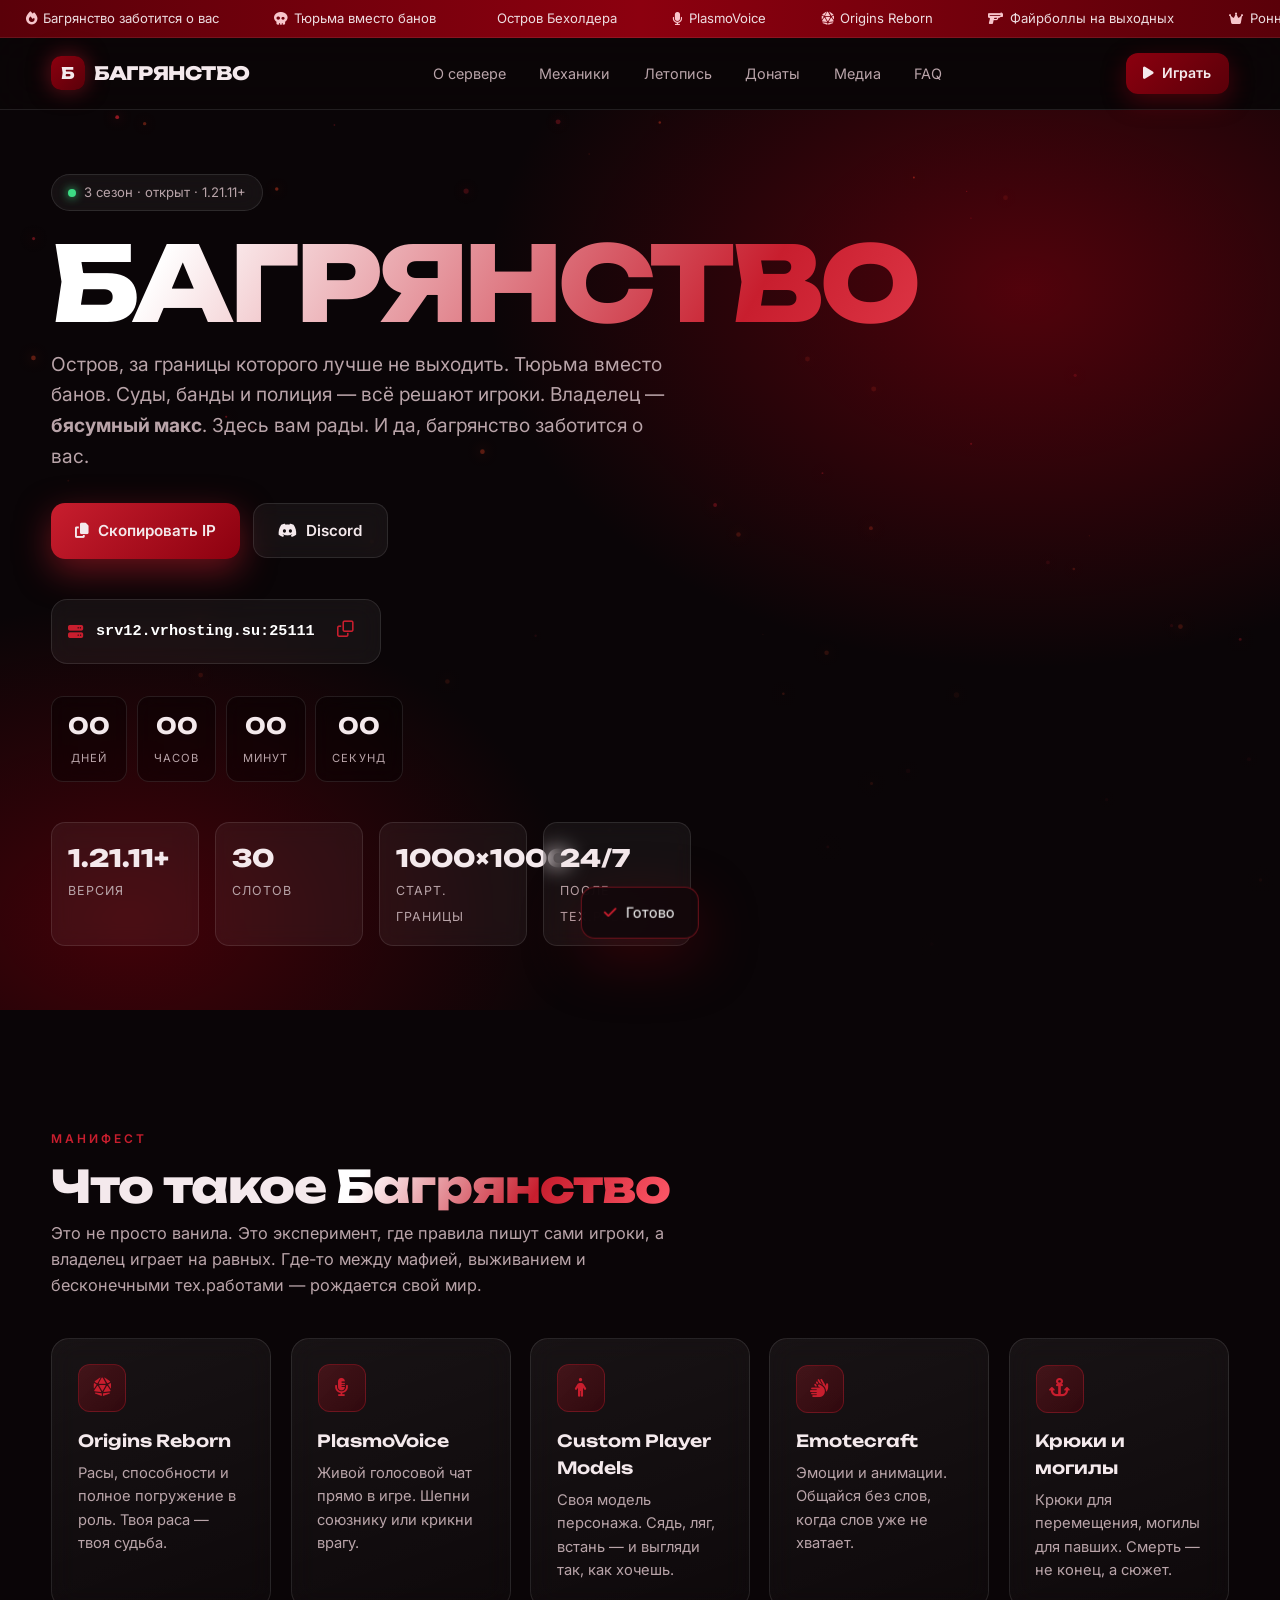
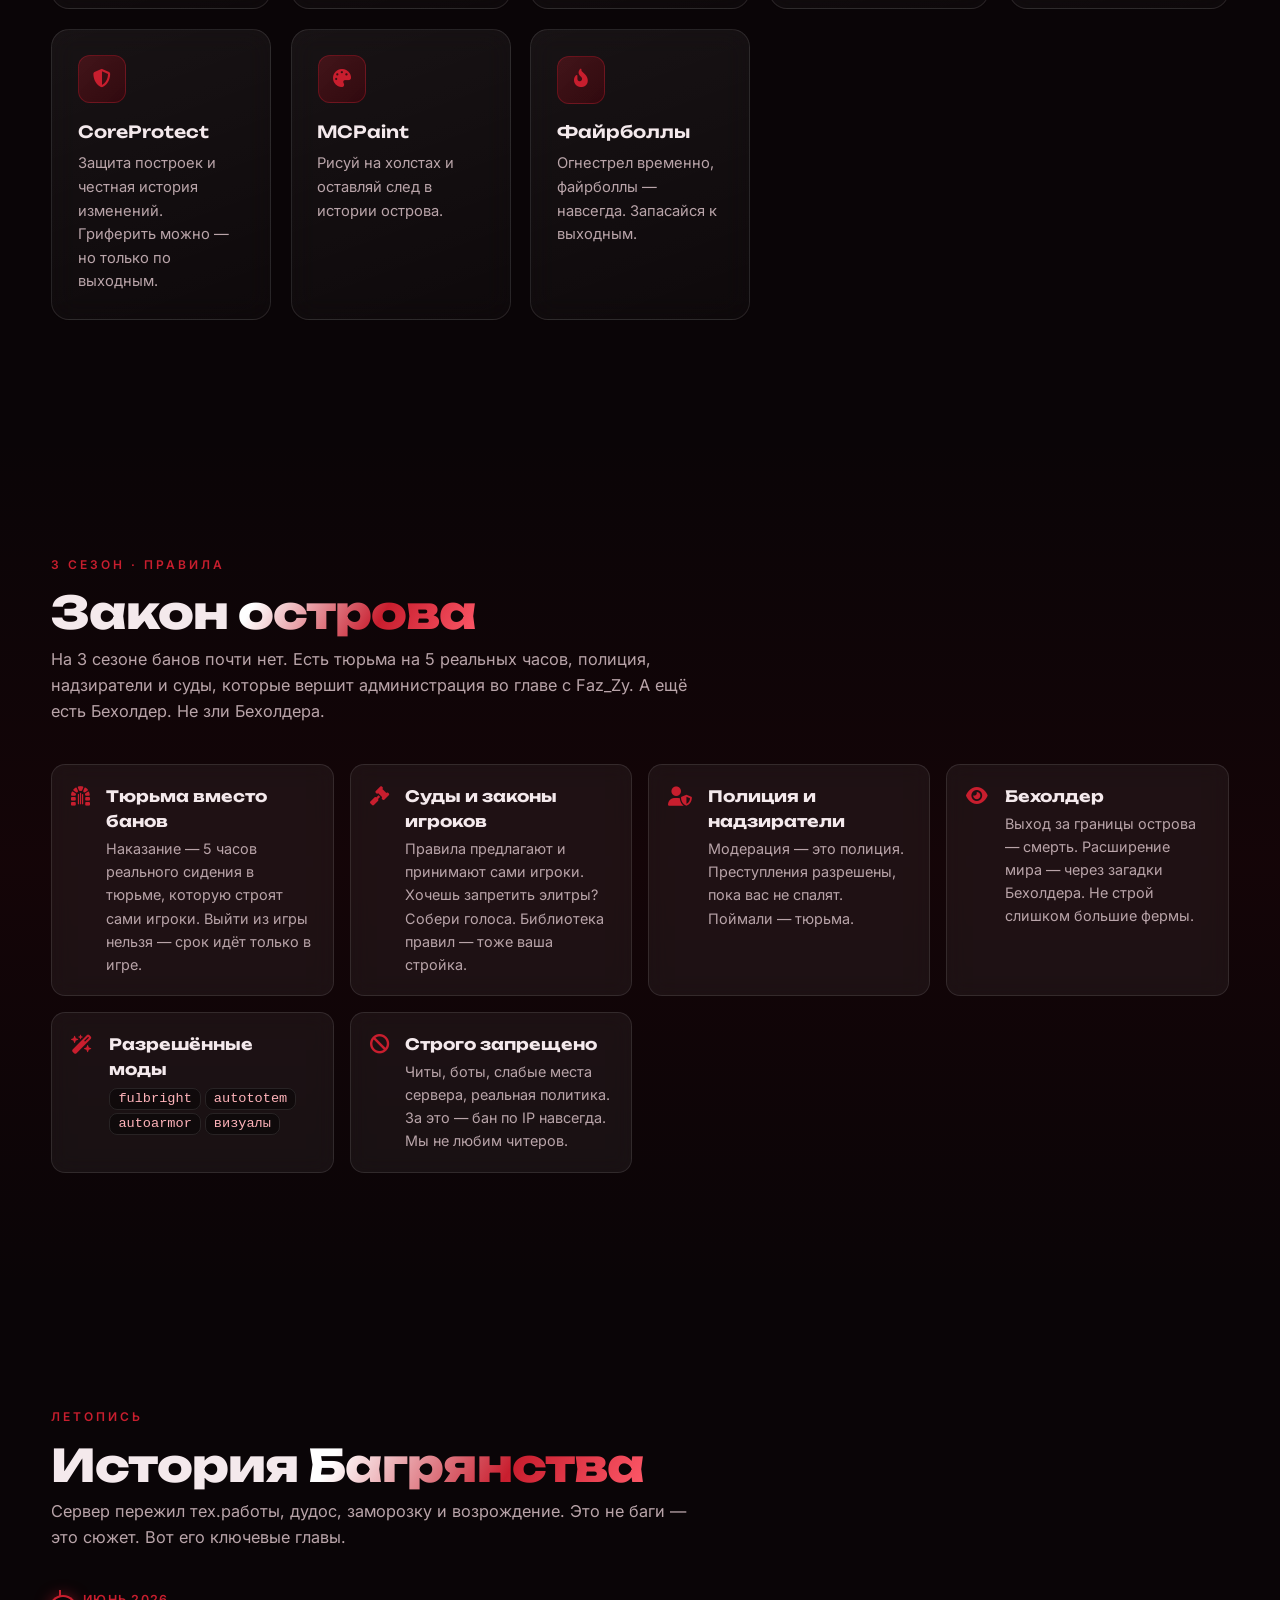
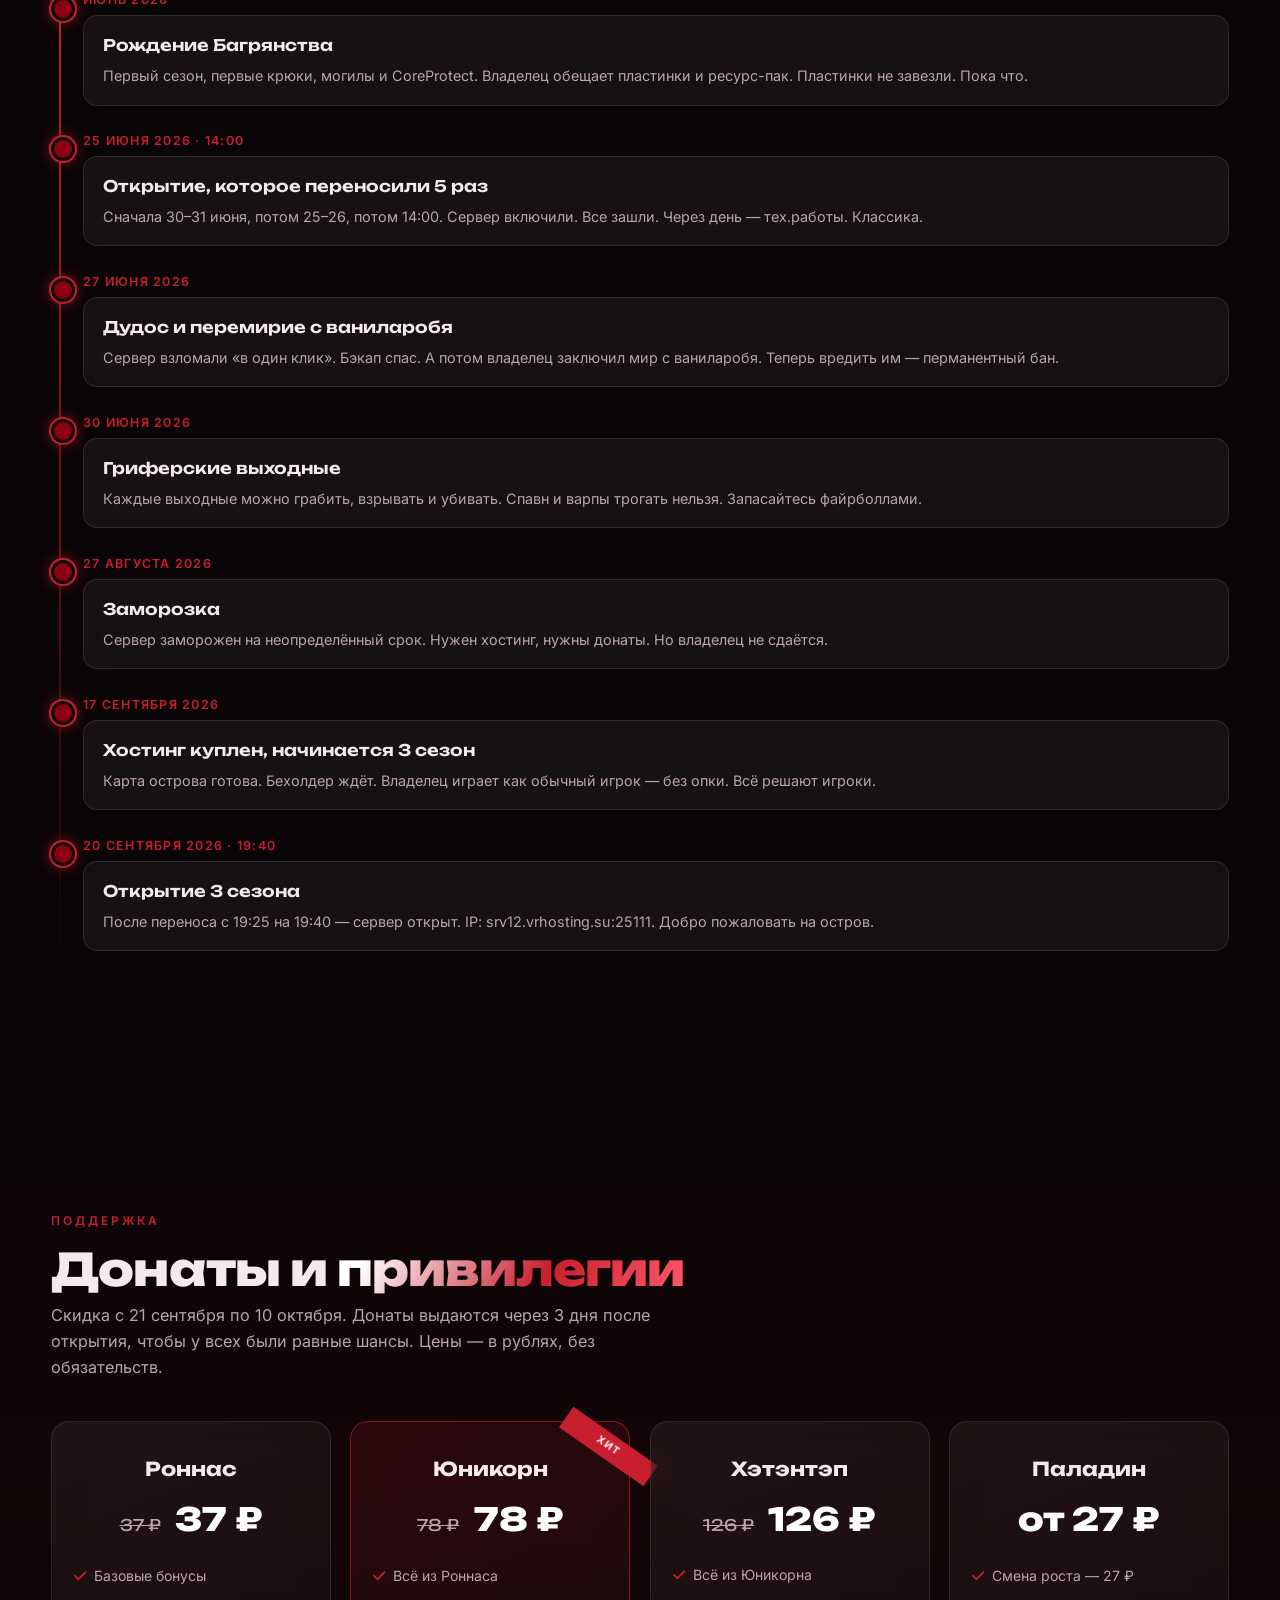
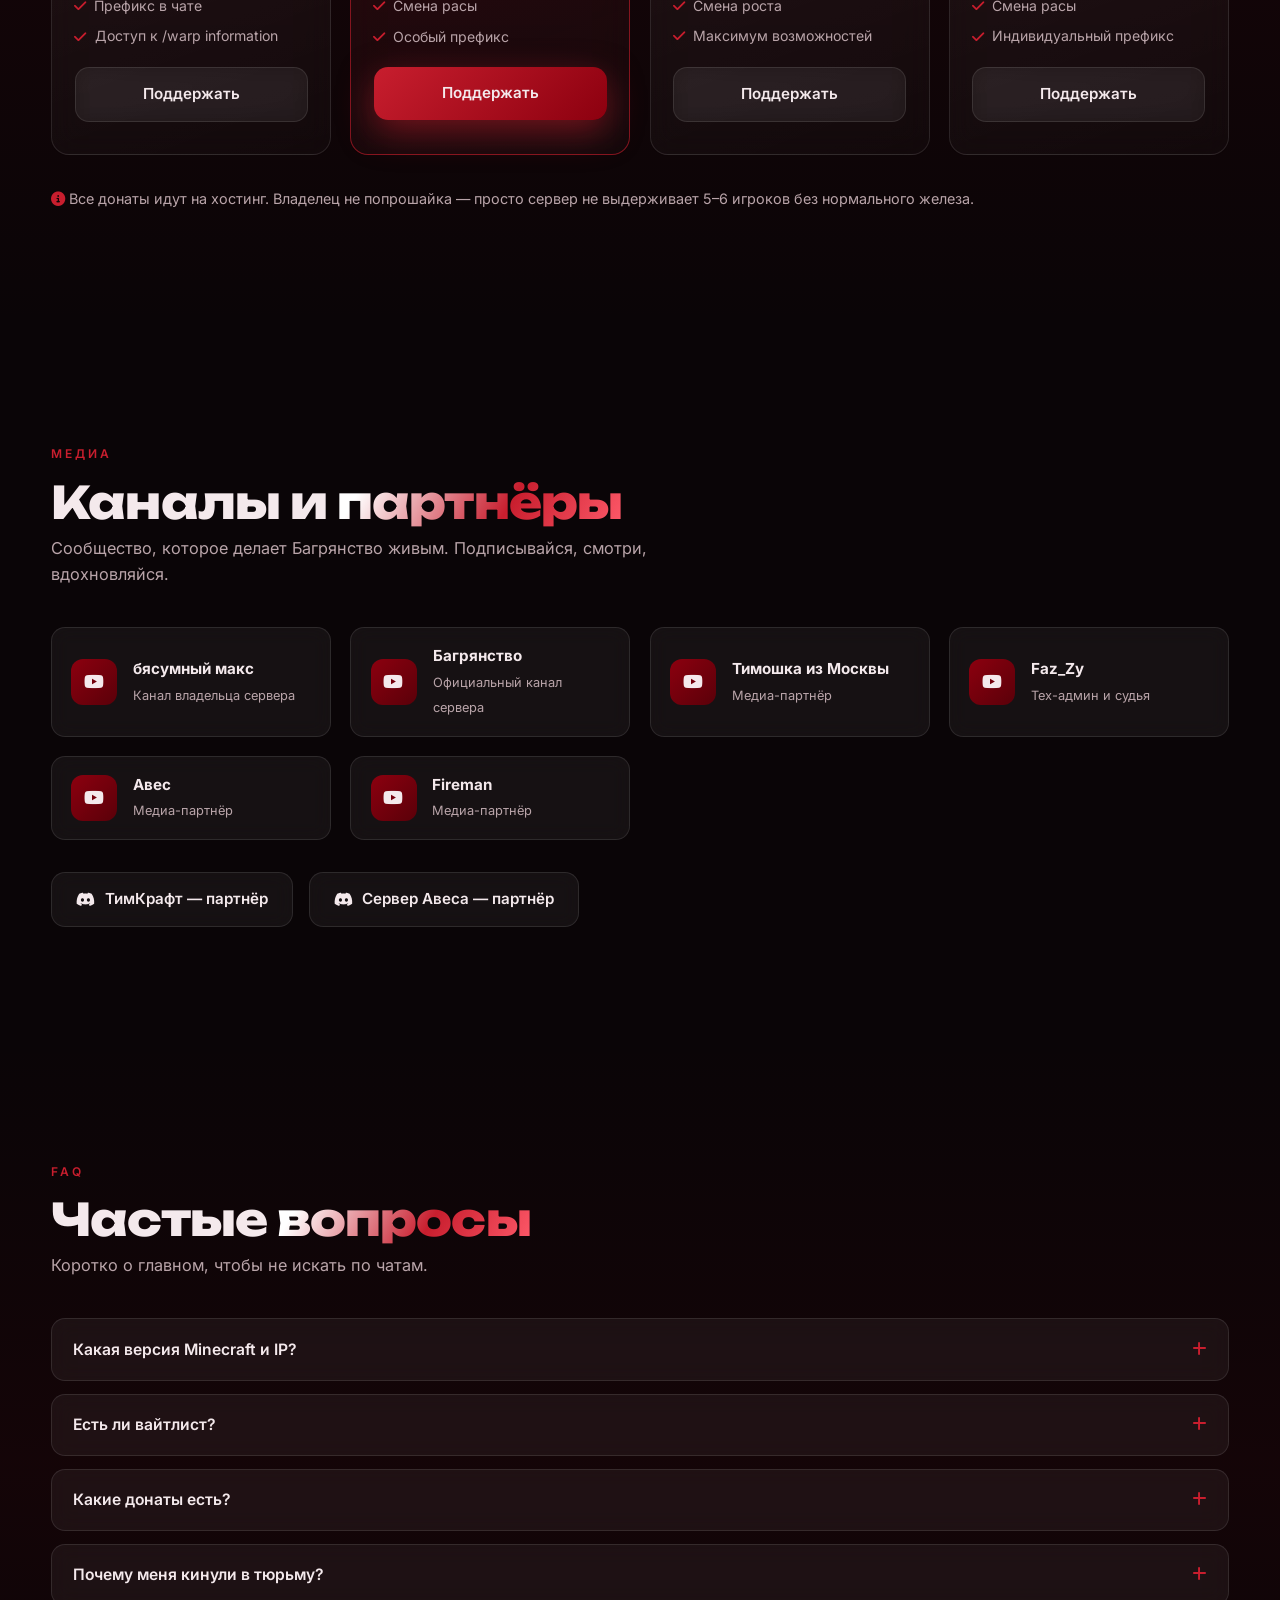
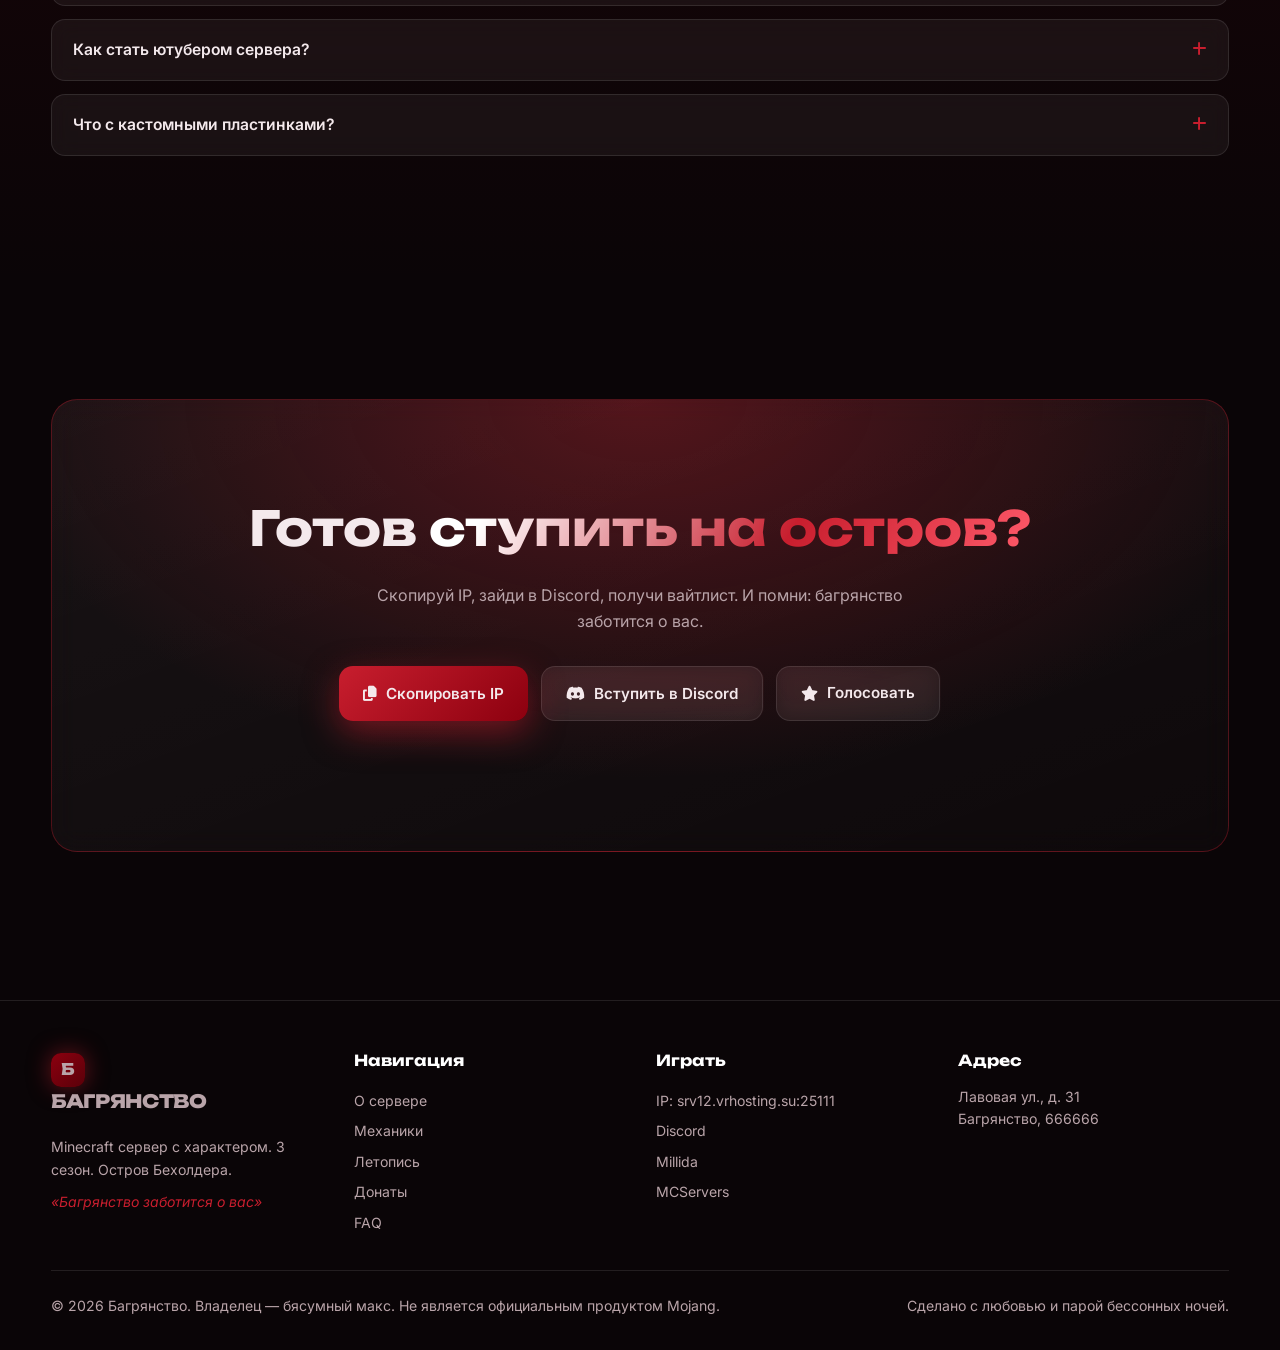
==== commit 3de39100: "Update index.html" ====
--- a/index.html
+++ b/index.html
@@ -1,418 +1,1203 @@
 <!DOCTYPE html>
-<html lang="ru-RU">
+<html lang="ru">
 <head>
-    <!-- ===== БАЗОВЫЙ SEO-КОД (ЯДРО) ===== -->
-    <meta charset="UTF-8">
-    <meta name="viewport" content="width=device-width, initial-scale=1.0, maximum-scale=5.0">
-    <title>Интерактивный тестовый лендинг | Песочница для смелых идей и гипотез</title>
-    <meta name="description" content="Самый дружелюбный тестовый полигон. Проверяй верстку, анимации, API, шрифты, UX-гипотезы. Адаптив, скорость, чистый код.">
-    <meta name="keywords" content="тестовый лендинг, интерактивный лендинг, песочница, ui тесты, верстка, seo эксперименты, демо сайт, тренажер для верстальщика, фронтенд полигон">
-    <meta name="author" content="Команда тестовых решений и Тимофей">
-    <meta name="robots" content="index, follow, max-snippet:-1, max-image-preview:large, max-video-preview:-1">
-    <meta name="revisit-after" content="1 days">
-    <meta name="language" content="ru">
-    <meta name="google-site-verification" content="jBY-ytvwYjSY1Jn9kXCqns11_XIrfqZlssMgNCpi8t0" />
-    
-    <!-- ===== КАНОНИЧЕСКАЯ ССЫЛКА ===== -->
-    <link rel="canonical" href="https://timoshamoscow.github.io/test/">
-    
-    <!-- ===== OPEN GRAPH ===== -->
-    <meta property="og:locale" content="ru_RU">
-    <meta property="og:type" content="website">
-    <meta property="og:title" content="Интерактивный тестовый лендинг — песочница 3.0">
-    <meta property="og:description" content="Проверяй гипотезы, играй с анимациями, тестируй API. Всё в одном флаконе.">
-    <meta property="og:url" content="https://timoshamoscow.github.io/test/">
-    <meta property="og:site_name" content="Тестовый лендинг">
-    <meta property="og:image" content="https://timoshamoscow.github.io/test/images/logo.png">
-    <meta property="og:image:width" content="1200">
-    <meta property="og:image:height" content="630">
-
-    <!-- ===== TWITTER CARDS ===== -->
-    <meta name="twitter:card" content="summary_large_image">
-    <meta name="twitter:title" content="Интерактивный тестовый лендинг">
-    <meta name="twitter:description" content="Песочница для верстальщиков и гипотез. Всё включено.">
-    <meta name="twitter:image" content="https://timoshamoscow.github.io/test/images/logo.png">
-    
-    <!-- ===== FAVICON ===== -->
-    <link rel="icon" type="image/png" href="images/logo.png">
-    
-    <!-- ===== СТИЛИ ===== -->
-    <style>
-        * {
-            margin: 0;
-            padding: 0;
-            box-sizing: border-box;
+<meta charset="UTF-8" />
+<meta name="viewport" content="width=device-width, initial-scale=1.0" />
+<meta name="theme-color" content="#8c000f" />
+
+<!-- SEO -->
+<title>Багрянство — Minecraft сервер | 3 сезон · остров Бехолдера</title>
+<meta name="description" content="Багрянство — Minecraft сервер с уникальными механиками: Origins Reborn, PlasmoVoice, Emotecraft, custom player models, тюрьма вместо банов и остров Бехолдера. IP: srv12.vrhosting.su:25111, версия 1.21.11+. Владелец — бясумный макс." />
+<meta name="keywords" content="багрянство, minecraft сервер, майнкрафт сервер, origins reborn, plasmovoice, вайтлист, 3 сезон, бехолдер, bagranstvo" />
+<meta name="robots" content="index, follow, max-image-preview:large" />
+<meta name="author" content="бясумный макс" />
+<link rel="canonical" href="https://bagranstvo.trademc.org/" />
+
+<!-- Open Graph -->
+<meta property="og:type" content="website" />
+<meta property="og:site_name" content="Багрянство" />
+<meta property="og:title" content="Багрянство — Minecraft сервер | 3 сезон" />
+<meta property="og:description" content="Остров Бехолдера, тюрьма вместо банов, Origins Reborn, PlasmoVoice и живая летопись сервера. Заходи: srv12.vrhosting.su:25111" />
+<meta property="og:url" content="https://bagranstvo.trademc.org/" />
+<meta property="og:image" content="https://bagranstvo.trademc.org/og-cover.jpg" />
+<meta property="og:locale" content="ru_RU" />
+
+<!-- Twitter -->
+<meta name="twitter:card" content="summary_large_image" />
+<meta name="twitter:title" content="Багрянство — Minecraft сервер | 3 сезон" />
+<meta name="twitter:description" content="Остров Бехолдера, тюрьма вместо банов, Origins Reborn, PlasmoVoice. IP: srv12.vrhosting.su:25111" />
+<meta name="twitter:image" content="https://bagranstvo.trademc.org/og-cover.jpg" />
+
+<!-- Favicon (замените на свой) -->
+<link rel="icon" href="data:image/svg+xml,<svg xmlns='http://www.w3.org/2000/svg' viewBox='0 0 100 100'><text y='.9em' font-size='90'>🩸</text></svg>" />
+
+<!-- Fonts -->
+<link rel="preconnect" href="https://fonts.googleapis.com" />
+<link rel="preconnect" href="https://fonts.gstatic.com" crossorigin />
+<link href="https://fonts.googleapis.com/css2?family=Unbounded:wght@400;600;800&family=Inter:wght@400;500;700&display=swap" rel="stylesheet" />
+
+<!-- Font Awesome -->
+<link rel="stylesheet" href="https://cdnjs.cloudflare.com/ajax/libs/font-awesome/6.5.2/css/all.min.css" integrity="sha512-SnH5WK+bZxgPHs44uWIX+LLJAJ9/2PkPKZ5QiAj6Ta86w+fsb2TkcmfRyVX3pBnMFcV7oQPJkl9QevSCWr3W6A==" crossorigin="anonymous" referrerpolicy="no-referrer" />
+
+<!-- JSON-LD -->
+<script type="application/ld+json">
+{
+  "@context": "https://schema.org",
+  "@graph": [
+    {
+      "@type": "Organization",
+      "name": "Багрянство",
+      "alternateName": "Bagranstvo",
+      "url": "https://bagranstvo.trademc.org/",
+      "founder": { "@type": "Person", "name": "бясумный макс" },
+      "foundingDate": "2026-06",
+      "address": {
+        "@type": "PostalAddress",
+        "streetAddress": "Лавовая ул., д. 31",
+        "addressLocality": "Багрянство",
+        "postalCode": "666666",
+        "addressCountry": "RU"
+      }
+    },
+    {
+      "@type": "VideoGame",
+      "name": "Багрянство — Minecraft сервер, 3 сезон",
+      "gamePlatform": "Minecraft Java Edition",
+      "applicationCategory": "GameServer",
+      "operatingSystem": "1.21.11+",
+      "url": "https://bagranstvo.trademc.org/",
+      "description": "Minecraft сервер с островом Бехолдера, тюрьмой вместо банов, Origins Reborn, PlasmoVoice и живой летописью."
+    },
+    {
+      "@type": "FAQPage",
+      "mainEntity": [
+        {
+          "@type": "Question",
+          "name": "Какая версия Minecraft нужна?",
+          "acceptedAnswer": { "@type": "Answer", "text": "Java Edition 1.21.11 и выше. Плагины поддерживают актуальные версии." }
+        },
+        {
+          "@type": "Question",
+          "name": "Какой IP сервера Багрянство?",
+          "acceptedAnswer": { "@type": "Answer", "text": "srv12.vrhosting.su:25111" }
+        },
+        {
+          "@type": "Question",
+          "name": "Есть ли вайтлист?",
+          "acceptedAnswer": { "@type": "Answer", "text": "Да, на 3 сезоне действует вайтлист и строгая верификация в Discord." }
+        },
+        {
+          "@type": "Question",
+          "name": "Какие донаты есть на сервере?",
+          "acceptedAnswer": { "@type": "Answer", "text": "Роннас, Юникорн, Хэтэнтэп, Паладин, а также смена роста и смена расы." }
         }
-
-        body {
-            font-family: 'Inter', -apple-system, BlinkMacSystemFont, 'Segoe UI', Roboto, sans-serif;
-            background: linear-gradient(145deg, #f0f4ff 0%, #f8fafc 100%);
-            color: #0a1e2f;
-            line-height: 1.5;
-            min-height: 100vh;
-            padding: 1rem;
-        }
-
-        .container {
-            max-width: 1400px;
-            margin: 0 auto;
-        }
-
-        /* АНИМАЦИИ */
-        @keyframes softGlow {
-            0% { box-shadow: 0 0 0px rgba(100, 108, 255, 0.3); }
-            50% { box-shadow: 0 0 30px rgba(100, 108, 255, 0.5); }
-            100% { box-shadow: 0 0 0px rgba(100, 108, 255, 0.3); }
-        }
-
-        @keyframes float {
-            0% { transform: translateY(0px); }
-            50% { transform: translateY(-10px); }
-            100% { transform: translateY(0px); }
-        }
-
-        /* ШАПКА */
-        .header {
-            display: flex;
-            align-items: center;
-            justify-content: space-between;
-            flex-wrap: wrap;
-            gap: 2rem;
-            background: rgba(255,255,255,0.7);
-            backdrop-filter: blur(12px);
-            -webkit-backdrop-filter: blur(12px);
-            border: 1px solid rgba(255,255,255,0.8);
-            padding: 1rem 2.5rem;
-            border-radius: 80px;
-            margin-bottom: 4rem;
-            box-shadow: 0 20px 40px -15px rgba(0,20,50,0.2);
-        }
-
-        .logo {
-            display: flex;
-            align-items: center;
-            gap: 1rem;
-        }
-
-        .logo img {
-            width: 56px;
-            height: 56px;
-            border-radius: 20px;
-            object-fit: contain;
-            background: white;
-            padding: 5px;
-            box-shadow: 0 10px 20px rgba(0,0,0,0.1);
-            transition: transform 0.3s;
-        }
-        .logo img:hover { transform: rotate(10deg) scale(1.1); }
-
-        .logo h1 {
-            font-size: 2rem;
-            font-weight: 700;
-            background: linear-gradient(135deg, #1e2b5e, #3b3f8c);
-            -webkit-background-clip: text;
-            -webkit-text-fill-color: transparent;
-        }
-
-        .badge {
-            background: #ffffffdd;
-            padding: 0.6rem 1.5rem;
-            border-radius: 60px;
-            font-weight: 600;
-            color: #1e2b5e;
-            box-shadow: 0 4px 10px rgba(0,0,0,0.05);
-            border: 1px solid white;
-        }
-
-        /* ГЕРОЙ */
-        .hero {
-            text-align: center;
-            padding: 5rem 3rem;
-            background: linear-gradient(145deg, #ffffff, #f5f9ff);
-            border-radius: 70px;
-            box-shadow: 0 40px 60px -20px #1e2b5e40;
-            margin-bottom: 5rem;
-            border: 1px solid #ffffff;
-            position: relative;
-            overflow: hidden;
-        }
-        .hero::before {
-            content: '';
-            position: absolute;
-            width: 300px;
-            height: 300px;
-            background: radial-gradient(circle, #a5b4ff30, transparent 70%);
-            top: -100px;
-            right: -100px;
-            border-radius: 50%;
-        }
-        .hero h2 {
-            font-size: 4rem;
-            font-weight: 800;
-            line-height: 1.1;
-            margin-bottom: 1.5rem;
-            background: linear-gradient(135deg, #0a1e2f, #283593);
-            -webkit-background-clip: text;
-            -webkit-text-fill-color: transparent;
-        }
-        .hero p {
-            font-size: 1.4rem;
-            color: #2d3f5e;
-            max-width: 800px;
-            margin: 0 auto 2.5rem;
-        }
-        .cta-button {
-            display: inline-block;
-            background: linear-gradient(145deg, #283593, #1e2b5e);
-            color: white;
-            font-weight: 600;
-            padding: 1.2rem 3rem;
-            border-radius: 60px;
-            text-decoration: none;
-            font-size: 1.3rem;
-            border: none;
-            cursor: pointer;
-            box-shadow: 0 15px 25px -8px #28359380;
-            transition: all 0.2s;
-            border: 1px solid #ffffff50;
-        }
-        .cta-button:hover {
-            transform: scale(1.05) translateY(-3px);
-            box-shadow: 0 25px 35px -8px #1e2b5e;
-            background: linear-gradient(145deg, #1e2b5e, #283593);
-        }
-
-        /* КАРТОЧКИ */
-        .features {
-            display: grid;
-            grid-template-columns: repeat(auto-fit, minmax(300px, 1fr));
-            gap: 2.2rem;
-            margin: 5rem 0;
-        }
-        .feature-card {
-            background: rgba(255, 255, 255, 0.75);
-            backdrop-filter: blur(10px);
-            padding: 3rem 2rem;
-            border-radius: 40px;
-            box-shadow: 0 20px 40px -15px #1a237e30;
-            border: 1px solid rgba(255,255,255,0.9);
-            transition: all 0.3s;
-            text-align: center;
-            animation: float 6s infinite ease-in-out;
-        }
-        .feature-card:nth-child(2) { animation-delay: 0.5s; }
-        .feature-card:nth-child(3) { animation-delay: 1s; }
-        .feature-card:hover {
-            transform: translateY(-15px) scale(1.02);
-            border-color: #3f51b5;
-            background: white;
-        }
-        .feature-icon {
-            font-size: 4.5rem;
-            margin-bottom: 1.5rem;
-        }
-        .feature-title {
-            font-size: 2rem;
-            font-weight: 700;
-            margin-bottom: 1rem;
-            color: #0a1e2f;
-        }
-
-        /* ИНТЕРАКТИВНЫЙ ТРЕНАЖЕР */
-        .playground {
-            background: white;
-            border-radius: 70px;
-            padding: 4rem 3rem;
-            margin: 5rem 0;
-            box-shadow: 0 30px 50px -20px #0f2b45;
-        }
-        .playground h3 {
-            font-size: 2.8rem;
-            font-weight: 700;
-            text-align: center;
-            margin-bottom: 2rem;
-            color: #1e2b5e;
-        }
-        .grid-demo {
-            display: grid;
-            grid-template-columns: repeat(auto-fit, minmax(180px, 1fr));
-            gap: 1.5rem;
-            margin: 3rem 0;
-        }
-        .grid-item {
-            background: #e9ecf5;
-            padding: 2rem 1rem;
-            text-align: center;
-            border-radius: 30px;
-            font-size: 1.3rem;
-            font-weight: 600;
-            color: #1e2b5e;
-            transition: all 0.2s;
-            border: 2px solid transparent;
-        }
-        .grid-item:hover {
-            border-color: #3f51b5;
-            background: white;
-            transform: scale(1.03);
-            cursor: pointer;
-        }
-        .slider-demo {
-            display: flex;
-            gap: 2rem;
-            flex-wrap: wrap;
-            justify-content: center;
-            margin-top: 3rem;
-        }
-        .knob {
-            width: 80px;
-            height: 80px;
-            border-radius: 50%;
-            background: radial-gradient(circle at 30% 30%, #fff, #ccc);
-            box-shadow: 0 15px 25px -5px #1a237e80;
-            transition: 0.1s;
-        }
-        .knob:active { transform: rotate(30deg); }
-
-        /* ЛОГО-СЕКЦИЯ */
-        .logo-section {
-            text-align: center;
-            padding: 4rem 3rem;
-            background: linear-gradient(145deg, #e8edff, #d5defa);
-            border-radius: 60px;
-            margin: 5rem 0;
-        }
-        .logo-section img {
-            width: 180px;
-            height: 180px;
-            border-radius: 40px;
-            box-shadow: 0 30px 40px -15px #1e2b5e;
-            transition: 0.4s;
-        }
-        .logo-section img:hover { transform: scale(1.1) rotate(3deg); }
-
-        /* ПОДВАЛ */
-        .footer {
-            text-align: center;
-            padding: 3rem 2rem;
-            color: #44556b;
-            border-top: 2px dashed #b0c0d0;
-            margin-top: 4rem;
-            background: #f5faff;
-            border-radius: 60px 60px 30px 30px;
-        }
-
-        @media (max-width: 700px) {
-            .hero h2 { font-size: 2.5rem; }
-            .header { flex-direction: column; text-align: center; }
-            .logo { flex-direction: column; }
-        }
-        .hidden-schema { display: none; }
-    </style>
-    
-    <!-- JSON-LD -->
-    <script type="application/ld+json">
-    {
-        "@context": "https://schema.org",
-        "@type": "WebSite",
-        "name": "Тестовый лендинг 3.0",
-        "url": "https://timoshamoscow.github.io/test/",
-        "description": "Интерактивная песочница для фронтенд-экспериментов",
-        "author": { "@type": "Organization", "name": "Тимофей, не пукает 9999 раз в секунду" }
+      ]
     }
-    </script>
+  ]
+}
+</script>
+
+<style>
+/* ---------- БАЗА ---------- */
+:root{
+  --crimson:#8c000f;
+  --crimson-dark:#5a0009;
+  --crimson-light:#c81e2e;
+  --bg:#0a0507;
+  --bg-2:#130a0d;
+  --text:#f4e9ec;
+  --muted:#b9a4a9;
+  --glass:rgba(255,255,255,0.05);
+  --glass-border:rgba(255,255,255,0.10);
+  --radius:18px;
+  --shadow:0 20px 60px rgba(140,0,15,.35);
+  --font-display:'Unbounded', system-ui, sans-serif;
+  --font-body:'Inter', system-ui, sans-serif;
+  --header-h:72px;
+}
+*{box-sizing:border-box;margin:0;padding:0}
+html{scroll-behavior:smooth;scroll-padding-top:calc(var(--header-h) + 20px)}
+body{
+  font-family:var(--font-body);
+  background:var(--bg);
+  color:var(--text);
+  line-height:1.6;
+  overflow-x:hidden;
+  -webkit-font-smoothing:antialiased;
+}
+body.no-scroll{overflow:hidden}
+img{max-width:100%;display:block}
+a{color:inherit;text-decoration:none}
+button{font:inherit;cursor:pointer;border:none;background:none;color:inherit}
+:focus-visible{outline:2px solid var(--crimson-light);outline-offset:3px;border-radius:6px}
+
+.container{width:min(1200px,92%);margin-inline:auto}
+.section{padding:clamp(60px,9vw,120px) 0;position:relative}
+.section-title{
+  font-family:var(--font-display);
+  font-size:clamp(1.7rem,4.5vw,2.8rem);
+  font-weight:800;
+  letter-spacing:-.02em;
+  margin-bottom:.5rem;
+  line-height:1.1;
+}
+.section-sub{color:var(--muted);max-width:640px;margin-bottom:2.5rem;font-size:1.02rem}
+.eyebrow{
+  display:inline-block;font-size:.75rem;letter-spacing:.25em;text-transform:uppercase;
+  color:var(--crimson-light);margin-bottom:.9rem;font-weight:600;
+}
+.gradient-text{
+  background:linear-gradient(120deg,#fff 10%,var(--crimson-light) 60%,#ff5a6a 100%);
+  -webkit-background-clip:text;background-clip:text;color:transparent;
+}
+
+/* ---------- PRELOADER ---------- */
+#preloader{
+  position:fixed;inset:0;background:var(--bg);z-index:9999;
+  display:grid;place-items:center;transition:opacity .6s ease,visibility .6s;
+}
+#preloader.hide{opacity:0;visibility:hidden}
+.rune{
+  font-family:var(--font-display);font-size:4rem;font-weight:800;
+  color:var(--crimson-light);animation:pulse 1.4s ease-in-out infinite;
+  text-shadow:0 0 30px var(--crimson);
+}
+@keyframes pulse{0%,100%{transform:scale(1);opacity:.7}50%{transform:scale(1.15);opacity:1}}
+
+/* ---------- TOPBAR (marquee) ---------- */
+.topbar{
+  background:linear-gradient(90deg,var(--crimson-dark),var(--crimson),var(--crimson-dark));
+  overflow:hidden;white-space:nowrap;font-size:.82rem;position:relative;z-index:60;
+  border-bottom:1px solid rgba(255,255,255,.08);
+}
+.topbar-track{
+  display:inline-block;padding:.5rem 0;animation:marquee 40s linear infinite;
+}
+.topbar-track span{margin:0 1.6rem;opacity:.95}
+.topbar-track i{color:#ffd0d6;margin-right:.4rem}
+@keyframes marquee{from{transform:translateX(0)}to{transform:translateX(-50%)}}
+
+/* ---------- HEADER ---------- */
+.header{
+  position:sticky;top:0;z-index:80;height:var(--header-h);
+  display:flex;align-items:center;
+  background:rgba(10,5,7,.6);
+  backdrop-filter:blur(18px) saturate(140%);
+  -webkit-backdrop-filter:blur(18px) saturate(140%);
+  border-bottom:1px solid var(--glass-border);
+}
+.header .container{display:flex;align-items:center;justify-content:space-between;gap:1rem}
+.logo{
+  font-family:var(--font-display);font-weight:800;font-size:1.15rem;
+  display:flex;align-items:center;gap:.55rem;letter-spacing:-.02em;
+}
+.logo-mark{
+  width:34px;height:34px;border-radius:10px;display:grid;place-items:center;
+  background:linear-gradient(135deg,var(--crimson),var(--crimson-dark));
+  box-shadow:0 0 22px rgba(200,30,46,.5);font-size:1rem;
+}
+.nav{display:flex;align-items:center;gap:.4rem}
+.nav a{
+  padding:.5rem .85rem;border-radius:10px;font-size:.9rem;color:var(--muted);
+  transition:color .2s, background .2s;
+}
+.nav a:hover,.nav a.active{color:#fff;background:var(--glass)}
+.header-cta{
+  display:inline-flex;align-items:center;gap:.5rem;
+  background:linear-gradient(135deg,var(--crimson),var(--crimson-dark));
+  padding:.55rem 1.1rem;border-radius:12px;font-weight:600;font-size:.88rem;
+  box-shadow:0 8px 24px rgba(140,0,15,.45);transition:transform .2s, box-shadow .2s;
+  white-space:nowrap;
+}
+.header-cta:hover{transform:translateY(-2px);box-shadow:0 12px 30px rgba(200,30,46,.6)}
+.burger{
+  display:none;width:44px;height:44px;border-radius:12px;
+  background:var(--glass);border:1px solid var(--glass-border);
+  place-items:center;font-size:1.1rem;
+}
+@media (max-width:900px){
+  .nav{
+    position:fixed;inset:calc(var(--header-h)) 0 auto 0;
+    flex-direction:column;align-items:stretch;gap:.2rem;
+    background:rgba(10,5,7,.96);backdrop-filter:blur(20px);
+    padding:1rem;border-bottom:1px solid var(--glass-border);
+    transform:translateY(-120%);transition:transform .35s ease;z-index:79;
+  }
+  .nav.open{transform:translateY(0)}
+  .nav a{padding:.9rem 1rem;font-size:1rem}
+  .burger{display:grid}
+  .header-cta span{display:none}
+  .header-cta{padding:.7rem .9rem}
+}
+
+/* ---------- HERO ---------- */
+.hero{
+  position:relative;min-height:calc(100svh - var(--header-h));
+  display:flex;align-items:center;overflow:hidden;
+}
+#embers{position:absolute;inset:0;width:100%;height:100%;z-index:0}
+.hero::before{
+  content:"";position:absolute;inset:0;z-index:1;
+  background:
+    radial-gradient(60% 60% at 80% 20%, rgba(140,0,15,.55), transparent 70%),
+    radial-gradient(50% 50% at 10% 90%, rgba(90,0,9,.7), transparent 70%),
+    linear-gradient(180deg, rgba(10,5,7,.2), var(--bg) 95%);
+}
+.hero .container{position:relative;z-index:2;padding-block:4rem}
+.hero-badge{
+  display:inline-flex;align-items:center;gap:.5rem;
+  background:var(--glass);border:1px solid var(--glass-border);
+  padding:.45rem 1rem;border-radius:999px;font-size:.82rem;color:var(--muted);
+  backdrop-filter:blur(10px);margin-bottom:1.4rem;
+}
+.status-dot{
+  width:8px;height:8px;border-radius:50%;background:#3ddc84;
+  box-shadow:0 0 10px #3ddc84;animation:pulse 1.6s infinite;
+}
+.hero h1{
+  font-family:var(--font-display);font-weight:800;
+  font-size:clamp(2.6rem,9vw,6.5rem);line-height:.95;letter-spacing:-.04em;
+  margin-bottom:1rem;text-transform:uppercase;
+}
+.hero p.lead{
+  font-size:clamp(1rem,1.6vw,1.2rem);color:var(--muted);max-width:620px;margin-bottom:2rem;
+}
+.hero-actions{display:flex;flex-wrap:wrap;gap:.8rem;margin-bottom:2.5rem}
+.btn{
+  display:inline-flex;align-items:center;gap:.6rem;
+  padding:.9rem 1.5rem;border-radius:14px;font-weight:600;font-size:.95rem;
+  transition:transform .2s, box-shadow .2s, background .2s;
+  min-height:48px;
+}
+.btn-primary{
+  background:linear-gradient(135deg,var(--crimson-light),var(--crimson));
+  box-shadow:0 12px 34px rgba(200,30,46,.5);
+}
+.btn-primary:hover{transform:translateY(-3px);box-shadow:0 18px 44px rgba(200,30,46,.7)}
+.btn-ghost{
+  background:var(--glass);border:1px solid var(--glass-border);
+  backdrop-filter:blur(10px);color:var(--text);
+}
+.btn-ghost:hover{background:rgba(255,255,255,.1);transform:translateY(-3px)}
+.ip-strip{
+  display:inline-flex;align-items:center;gap:.8rem;flex-wrap:wrap;
+  background:var(--glass);border:1px solid var(--glass-border);
+  padding:.75rem 1rem;border-radius:16px;backdrop-filter:blur(12px);
+  font-family:ui-monospace, monospace;font-size:.95rem;
+}
+.ip-strip b{color:#fff}
+.ip-strip button{
+  color:var(--crimson-light);font-size:1.05rem;padding:.4rem .6rem;border-radius:8px;
+  transition:background .2s;
+}
+.ip-strip button:hover{background:rgba(200,30,46,.15)}
+.hero-stats{
+  display:grid;grid-template-columns:repeat(auto-fit,minmax(130px,1fr));
+  gap:1rem;margin-top:2.5rem;max-width:640px;
+}
+.stat{
+  background:var(--glass);border:1px solid var(--glass-border);
+  border-radius:14px;padding:1rem;backdrop-filter:blur(10px);
+}
+.stat b{display:block;font-family:var(--font-display);font-size:1.5rem;font-weight:800}
+.stat span{font-size:.78rem;color:var(--muted);text-transform:uppercase;letter-spacing:.08em}
+
+/* ---------- COUNTDOWN ---------- */
+.countdown{
+  display:flex;gap:.6rem;flex-wrap:wrap;margin-top:2rem;
+}
+.cd-cell{
+  background:rgba(0,0,0,.35);border:1px solid var(--glass-border);
+  border-radius:12px;padding:.7rem 1rem;text-align:center;min-width:72px;
+  backdrop-filter:blur(10px);
+}
+.cd-cell b{display:block;font-family:var(--font-display);font-size:1.4rem}
+.cd-cell span{font-size:.7rem;color:var(--muted);text-transform:uppercase;letter-spacing:.1em}
+
+/* ---------- CARDS ---------- */
+.grid{display:grid;gap:1.2rem}
+.grid-3{grid-template-columns:repeat(auto-fit,minmax(260px,1fr))}
+.grid-4{grid-template-columns:repeat(auto-fit,minmax(220px,1fr))}
+
+.card{
+  position:relative;
+  background:linear-gradient(160deg, rgba(255,255,255,.06), rgba(255,255,255,.02));
+  border:1px solid var(--glass-border);
+  border-radius:var(--radius);
+  padding:1.6rem;
+  backdrop-filter:blur(14px);
+  -webkit-backdrop-filter:blur(14px);
+  transition:transform .3s ease, border-color .3s ease, box-shadow .3s ease;
+  overflow:hidden;
+}
+.card::before{
+  content:"";position:absolute;inset:0;border-radius:inherit;padding:1px;
+  background:linear-gradient(140deg, rgba(200,30,46,.5), transparent 40%, transparent 60%, rgba(200,30,46,.25));
+  -webkit-mask:linear-gradient(#000 0 0) content-box, linear-gradient(#000 0 0);
+  -webkit-mask-composite:xor;mask-composite:exclude;opacity:0;transition:opacity .3s;
+  pointer-events:none;
+}
+.card:hover{transform:translateY(-6px);border-color:rgba(200,30,46,.4);box-shadow:var(--shadow)}
+.card:hover::before{opacity:1}
+.card-icon{
+  width:48px;height:48px;border-radius:12px;display:grid;place-items:center;
+  background:linear-gradient(135deg,rgba(200,30,46,.25),rgba(90,0,9,.4));
+  border:1px solid rgba(200,30,46,.35);color:var(--crimson-light);
+  font-size:1.15rem;margin-bottom:1rem;
+}
+.card h3{font-family:var(--font-display);font-size:1.05rem;margin-bottom:.4rem;font-weight:600}
+.card p{color:var(--muted);font-size:.92rem}
+.tag{
+  display:inline-block;font-size:.68rem;padding:.2rem .55rem;border-radius:999px;
+  background:rgba(200,30,46,.15);color:#ff8a95;border:1px solid rgba(200,30,46,.3);
+  margin-top:.7rem;text-transform:uppercase;letter-spacing:.08em;
+}
+
+/* ---------- RULES ---------- */
+.rules-wrap{
+  display:grid;gap:1rem;grid-template-columns:repeat(auto-fit,minmax(280px,1fr));
+}
+.rule{
+  display:flex;gap:1rem;align-items:flex-start;
+  background:var(--glass);border:1px solid var(--glass-border);
+  border-radius:14px;padding:1.2rem;backdrop-filter:blur(10px);
+}
+.rule i{color:var(--crimson-light);font-size:1.2rem;margin-top:.15rem}
+.rule b{display:block;font-family:var(--font-display);font-size:.98rem;margin-bottom:.2rem}
+.rule p{color:var(--muted);font-size:.9rem}
+.code-inline{
+  font-family:ui-monospace,monospace;background:rgba(0,0,0,.4);
+  border:1px solid var(--glass-border);border-radius:8px;padding:.15rem .5rem;
+  font-size:.85rem;color:#ffb3ba;
+}
+
+/* ---------- TIMELINE ---------- */
+.timeline{position:relative;padding-left:2rem}
+.timeline::before{
+  content:"";position:absolute;left:8px;top:0;bottom:0;width:2px;
+  background:linear-gradient(180deg,var(--crimson-light),transparent);
+}
+.tl-item{position:relative;padding-bottom:1.6rem}
+.tl-item::before{
+  content:"";position:absolute;left:-2rem;top:.4rem;width:18px;height:18px;
+  border-radius:50%;background:var(--crimson);border:3px solid var(--bg);
+  box-shadow:0 0 0 2px var(--crimson-light), 0 0 16px rgba(200,30,46,.7);
+}
+.tl-date{
+  font-size:.78rem;color:var(--crimson-light);font-weight:600;
+  text-transform:uppercase;letter-spacing:.1em;margin-bottom:.3rem;
+}
+.tl-card{
+  background:var(--glass);border:1px solid var(--glass-border);
+  border-radius:14px;padding:1.1rem 1.2rem;backdrop-filter:blur(10px);
+  transition:transform .3s, border-color .3s;
+}
+.tl-card:hover{transform:translateX(6px);border-color:rgba(200,30,46,.4)}
+.tl-card h4{font-family:var(--font-display);font-size:1rem;margin-bottom:.3rem;font-weight:600}
+.tl-card p{color:var(--muted);font-size:.9rem}
+@media (max-width:600px){.timeline{padding-left:1.4rem}.tl-item::before{left:-1.4rem;width:14px;height:14px}}
+
+/* ---------- DONATE ---------- */
+.donate-card{
+  position:relative;text-align:center;
+  background:linear-gradient(160deg, rgba(255,255,255,.06), rgba(255,255,255,.02));
+  border:1px solid var(--glass-border);border-radius:var(--radius);
+  padding:2rem 1.4rem;backdrop-filter:blur(14px);
+  transition:transform .3s, box-shadow .3s, border-color .3s;
+}
+.donate-card:hover{transform:translateY(-8px);box-shadow:var(--shadow);border-color:rgba(200,30,46,.5)}
+.donate-card.featured{
+  border-color:rgba(200,30,46,.6);
+  background:linear-gradient(160deg, rgba(200,30,46,.14), rgba(255,255,255,.02));
+}
+.donate-card .ribbon{
+  position:absolute;top:12px;right:-30px;transform:rotate(35deg);
+  background:var(--crimson-light);color:#fff;font-size:.65rem;font-weight:700;
+  padding:.25rem 2.4rem;letter-spacing:.1em;text-transform:uppercase;
+}
+.donate-card h3{font-family:var(--font-display);font-size:1.2rem;margin-bottom:.3rem}
+.donate-card .price{
+  font-family:var(--font-display);font-size:2rem;font-weight:800;color:#fff;
+  margin:.6rem 0;
+}
+.donate-card .price s{font-size:1rem;color:var(--muted);font-weight:400;margin-right:.4rem}
+.donate-card ul{list-style:none;text-align:left;margin:1.2rem 0;display:grid;gap:.5rem}
+.donate-card li{color:var(--muted);font-size:.88rem;display:flex;gap:.5rem;align-items:flex-start}
+.donate-card li i{color:var(--crimson-light);margin-top:.25rem}
+
+/* ---------- MEDIA ---------- */
+.media-card{
+  display:flex;gap:1rem;align-items:center;
+  background:var(--glass);border:1px solid var(--glass-border);
+  border-radius:14px;padding:1rem 1.2rem;backdrop-filter:blur(10px);
+  transition:transform .25s, border-color .25s;
+}
+.media-card:hover{transform:translateY(-4px);border-color:rgba(200,30,46,.4)}
+.media-card .avatar{
+  width:46px;height:46px;border-radius:12px;display:grid;place-items:center;
+  background:linear-gradient(135deg,var(--crimson),var(--crimson-dark));
+  font-size:1.1rem;flex-shrink:0;
+}
+.media-card b{display:block;font-size:.95rem}
+.media-card span{font-size:.8rem;color:var(--muted)}
+
+/* ---------- FAQ ---------- */
+.faq-item{
+  border:1px solid var(--glass-border);border-radius:14px;
+  background:var(--glass);backdrop-filter:blur(10px);
+  margin-bottom:.8rem;overflow:hidden;transition:border-color .3s;
+}
+.faq-item[open]{border-color:rgba(200,30,46,.4)}
+.faq-item summary{
+  list-style:none;cursor:pointer;padding:1.1rem 1.3rem;
+  display:flex;justify-content:space-between;align-items:center;gap:1rem;
+  font-weight:600;font-size:.98rem;
+}
+.faq-item summary::-webkit-details-marker{display:none}
+.faq-item summary i{color:var(--crimson-light);transition:transform .3s}
+.faq-item[open] summary i{transform:rotate(45deg)}
+.faq-item .faq-body{padding:0 1.3rem 1.2rem;color:var(--muted);font-size:.92rem}
+
+/* ---------- CTA ---------- */
+.cta{
+  text-align:center;padding:clamp(50px,8vw,90px) clamp(20px,5vw,60px);
+  border-radius:26px;position:relative;overflow:hidden;
+  background:
+    radial-gradient(80% 120% at 50% 0%, rgba(200,30,46,.35), transparent 70%),
+    linear-gradient(160deg, rgba(255,255,255,.06), rgba(255,255,255,.02));
+  border:1px solid rgba(200,30,46,.35);
+  backdrop-filter:blur(14px);
+}
+.cta h2{font-family:var(--font-display);font-size:clamp(1.8rem,5vw,3rem);margin-bottom:1rem}
+.cta p{color:var(--muted);max-width:560px;margin:0 auto 2rem}
+.cta .hero-actions{justify-content:center}
+
+/* ---------- FOOTER ---------- */
+.footer{
+  border-top:1px solid var(--glass-border);
+  padding:3rem 0 2rem;margin-top:2rem;color:var(--muted);font-size:.88rem;
+}
+.footer-grid{display:grid;gap:2rem;grid-template-columns:repeat(auto-fit,minmax(200px,1fr));margin-bottom:2rem}
+.footer h4{font-family:var(--font-display);color:#fff;font-size:.95rem;margin-bottom:.8rem}
+.footer a{display:block;padding:.25rem 0;transition:color .2s}
+.footer a:hover{color:var(--crimson-light)}
+.footer-bottom{
+  border-top:1px solid var(--glass-border);padding-top:1.5rem;
+  display:flex;justify-content:space-between;gap:1rem;flex-wrap:wrap;
+}
+.footer .quote{color:var(--crimson-light);font-style:italic}
+
+/* ---------- TOAST ---------- */
+#toast{
+  position:fixed;bottom:24px;left:50%;transform:translate(-50%,120%);
+  background:rgba(20,8,11,.95);border:1px solid rgba(200,30,46,.5);
+  color:#fff;padding:.85rem 1.4rem;border-radius:14px;font-size:.9rem;
+  backdrop-filter:blur(14px);box-shadow:var(--shadow);z-index:999;
+  transition:transform .4s cubic-bezier(.2,1,.3,1);display:flex;gap:.6rem;align-items:center;
+}
+#toast.show{transform:translate(-50%,0)}
+#toast i{color:var(--crimson-light)}
+
+/* ---------- SCROLL TOP ---------- */
+#scrollTop{
+  position:fixed;bottom:24px;right:24px;width:48px;height:48px;border-radius:14px;
+  background:linear-gradient(135deg,var(--crimson),var(--crimson-dark));
+  display:grid;place-items:center;box-shadow:var(--shadow);z-index:90;
+  opacity:0;visibility:hidden;transform:translateY(20px);transition:.35s;
+}
+#scrollTop.show{opacity:1;visibility:visible;transform:translateY(0)}
+#scrollTop:hover{transform:translateY(-4px)}
+
+/* ---------- REVEAL ---------- */
+.reveal{opacity:0;transform:translateY(30px);transition:opacity .8s ease, transform .8s ease}
+.reveal.visible{opacity:1;transform:none}
+
+/* ---------- SKIP LINK ---------- */
+.skip-link{
+  position:absolute;left:-9999px;top:0;background:var(--crimson);color:#fff;
+  padding:.7rem 1.2rem;border-radius:0 0 12px 0;z-index:1000;
+}
+.skip-link:focus{left:0}
+
+/* ---------- REDUCED MOTION ---------- */
+@media (prefers-reduced-motion: reduce){
+  *,*::before,*::after{animation-duration:.001ms !important;animation-iteration-count:1 !important;transition-duration:.001ms !important}
+  html{scroll-behavior:auto}
+  #embers{display:none}
+}
+</style>
 </head>
 <body>
-    <!-- СКРЫТЫЙ SEO-ТЕКСТ -->
-    <div class="hidden-schema">тестовый лендинг песочница верстка анимация шрифты сео гипотезы ui ux эксперименты</div>
-
-    <div class="container">
-        <header class="header">
-            <div class="logo">
-                <img src="images/logo.png" alt="Логотип тестового лендинга" width="56" height="56">
-                <h1>Тестовый лендинг</h1>
-            </div>
-            <div class="badge">🚀 v.3.5 • Живая песочница</div>
-        </header>
-
-        <section class="hero">
-            <h2>Полигон для гипотез<br>и смелых решений</h2>
-            <p>Здесь можно тестировать всё: от смены шрифта до сложной анимации и API-запросов. Среда полностью безопасна и адаптирована для творчества.</p>
-            <button class="cta-button" onclick="demoAlert()">✨ Попробовать демо</button>
-        </section>
-
-        <!-- ИНТЕРАКТИВНАЯ ВИТРИНА -->
-        <section class="playground">
-            <h3>⚡ Интерактивная лаборатория</h3>
-            <div class="grid-demo">
-                <div class="grid-item" onclick="this.innerHTML='Нажал!'">Кликни</div>
-                <div class="grid-item" onclick="this.style.background='#b0c4de'">Поменять цвет</div>
-                <div class="grid-item" onclick="this.classList.toggle('glow')">Эффект</div>
-                <div class="grid-item" onclick="this.innerText='✅'">Смайлик</div>
-            </div>
-            <div class="slider-demo">
-                <div class="knob" onclick="alert('⚙️ Крути!')"></div>
-                <div class="knob" onclick="alert('🎛️ Ещё одна ручка')"></div>
-                <div style="font-size: 2rem;">🎚️</div>
-            </div>
-        </section>
-
-        <!-- ОСНОВНЫЕ ФИШКИ -->
-        <section class="features">
-            <div class="feature-card">
-                <div class="feature-icon">🧩</div>
-                <h3 class="feature-title">Чистый код</h3>
-                <p>Семантичная, валидная вёрстка. Лёгкая для модификаций и экспериментов.</p>
-            </div>
-            <div class="feature-card">
-                <div class="feature-icon">📊</div>
-                <h3 class="feature-title">SEO-агрессия</h3>
-                <p>Open Graph, микроразметка, ключи — всё готово для проверки в поиске.</p>
-            </div>
-            <div class="feature-card">
-                <div class="feature-icon">⚡</div>
-                <h3 class="feature-title">Скорость + UX</h3>
-                <p>Адаптив, плавные анимации, микро-интерактивы. Core Web Vitals в порядке.</p>
-            </div>
-        </section>
-
-        <!-- БЛОК ЛОГОТИПА (БЕЗ ПОДСКАЗОК) -->
-        <section class="logo-section">
-            <img src="images/logo.png" alt="Логотип">
-            <h3 style="font-size: 2.5rem; margin: 2rem 0 1rem;">Логотип проекта</h3>
-        </section>
-
-        <!-- ЧТО МОЖНО ТЕСТИРОВАТЬ -->
-        <section style="background: #ffffff; border-radius: 50px; padding: 3rem 2rem; margin: 4rem 0;">
-            <h3 style="font-size: 2.5rem; text-align: center; margin-bottom: 2.5rem;">🧪 Тест-драйв всего подряд</h3>
-            <div style="display: flex; flex-wrap: wrap; gap: 1.2rem; justify-content: center;">
-                <span class="badge" style="font-size:1.2rem;">Сетки</span>
-                <span class="badge" style="font-size:1.2rem;">Анимации</span>
-                <span class="badge" style="font-size:1.2rem;">Кнопки</span>
-                <span class="badge" style="font-size:1.2rem;">Типографика</span>
-                <span class="badge" style="font-size:1.2rem;">SVG</span>
-                <span class="badge" style="font-size:1.2rem;">Canvas</span>
-                <span class="badge" style="font-size:1.2rem;">API-заглушки</span>
-                <span class="badge" style="font-size:1.2rem;">Адаптив</span>
-            </div>
-        </section>
-
-        <footer class="footer">
-            <p>🧪 Тестовый лендинг — версия 3.5 (интерактивная)</p>
-            <p style="margin-top: 1rem;">Все права защищены здравым смыслом и любопытством</p>
-            <p><a href="https://timoshamoscow.github.io/test/" style="color:#1e2b5e;">→ перезагрузить эксперимент ←</a></p>
-        </footer>
-    </div>
-
-    <script>
-        function demoAlert() {
-            alert('🚀 Добро пожаловать в тестовую среду! Тыкай кнопки, ломай, пробуй — здесь всё можно.');
-        }
-        document.querySelectorAll('.grid-item').forEach(el => {
-            el.addEventListener('click', function() {
-                this.style.transition = '0.2s';
-            });
-        });
-        console.log('✅ Интерактивный тестовый лендинг загружен.');
-    </script>
+
+<a class="skip-link" href="#main">Перейти к содержимому</a>
+
+<!-- PRELOADER -->
+<div id="preloader" aria-hidden="true"><div class="rune">Б</div></div>
+
+<!-- TOPBAR -->
+<div class="topbar" aria-hidden="true">
+  <div class="topbar-track" id="topbarTrack">
+    <span><i class="fa-solid fa-fire"></i>Багрянство заботится о вас</span>
+    <span><i class="fa-solid fa-skull"></i>Тюрьма вместо банов</span>
+    <span><i class="fa-solid fa-island-tropical"></i>Остров Бехолдера</span>
+    <span><i class="fa-solid fa-microphone"></i>PlasmoVoice</span>
+    <span><i class="fa-solid fa-dice-d20"></i>Origins Reborn</span>
+    <span><i class="fa-solid fa-gun"></i>Файрболлы на выходных</span>
+    <span><i class="fa-solid fa-crown"></i>Роннас · Юникорн · Хэтэнтэп</span>
+    <span><i class="fa-solid fa-heart"></i>Багрянство заботится о вас</span>
+    <span><i class="fa-solid fa-skull"></i>Тюрьма вместо банов</span>
+    <span><i class="fa-solid fa-island-tropical"></i>Остров Бехолдера</span>
+    <span><i class="fa-solid fa-microphone"></i>PlasmoVoice</span>
+    <span><i class="fa-solid fa-dice-d20"></i>Origins Reborn</span>
+    <span><i class="fa-solid fa-gun"></i>Файрболлы на выходных</span>
+    <span><i class="fa-solid fa-crown"></i>Роннас · Юникорн · Хэтэнтэп</span>
+    <span><i class="fa-solid fa-heart"></i>Багрянство заботится о вас</span>
+  </div>
+</div>
+
+<!-- HEADER -->
+<header class="header">
+  <div class="container">
+    <a href="#hero" class="logo" aria-label="Багрянство — на главную">
+      <span class="logo-mark">Б</span>
+      <span>БАГРЯНСТВО</span>
+    </a>
+    <nav class="nav" id="nav" aria-label="Основная навигация">
+      <a href="#about">О сервере</a>
+      <a href="#mechanics">Механики</a>
+      <a href="#timeline">Летопись</a>
+      <a href="#donate">Донаты</a>
+      <a href="#media">Медиа</a>
+      <a href="#faq">FAQ</a>
+    </nav>
+    <div style="display:flex;gap:.6rem;align-items:center">
+      <a href="#join" class="header-cta"><i class="fa-solid fa-play"></i><span>Играть</span></a>
+      <button class="burger" id="burger" aria-label="Открыть меню" aria-expanded="false" aria-controls="nav">
+        <i class="fa-solid fa-bars"></i>
+      </button>
+    </div>
+  </div>
+</header>
+
+<main id="main">
+
+<!-- HERO -->
+<section class="hero" id="hero">
+  <canvas id="embers" aria-hidden="true"></canvas>
+  <div class="container">
+    <div class="hero-badge">
+      <span class="status-dot"></span>
+      <span>3 сезон · открыт · 1.21.11+</span>
+    </div>
+    <h1 class="gradient-text">Багрянство</h1>
+    <p class="lead">
+      Остров, за границы которого лучше не выходить. Тюрьма вместо банов.
+      Суды, банды и полиция — всё решают игроки. Владелец — <b>бясумный макс</b>.
+      Здесь вам рады. И да, багрянство заботится о вас.
+    </p>
+
+    <div class="hero-actions">
+      <button class="btn btn-primary" id="copyIpHero">
+        <i class="fa-solid fa-copy"></i> Скопировать IP
+      </button>
+      <a class="btn btn-ghost" href="https://discord.gg/xvdescapua" target="_blank" rel="noopener">
+        <i class="fa-brands fa-discord"></i> Discord
+      </a>
+    </div>
+
+    <div class="ip-strip">
+      <i class="fa-solid fa-server" style="color:var(--crimson-light)"></i>
+      <b id="ipText">srv12.vrhosting.su:25111</b>
+      <button id="copyIp" aria-label="Скопировать IP"><i class="fa-regular fa-clone"></i></button>
+    </div>
+
+    <div class="countdown" id="countdown" aria-label="Обратный отсчёт до открытия">
+      <div class="cd-cell"><b id="cdD">00</b><span>дней</span></div>
+      <div class="cd-cell"><b id="cdH">00</b><span>часов</span></div>
+      <div class="cd-cell"><b id="cdM">00</b><span>минут</span></div>
+      <div class="cd-cell"><b id="cdS">00</b><span>секунд</span></div>
+    </div>
+
+    <div class="hero-stats">
+      <div class="stat"><b>1.21.11+</b><span>версия</span></div>
+      <div class="stat"><b>30</b><span>слотов</span></div>
+      <div class="stat"><b>1000×1000</b><span>старт. границы</span></div>
+      <div class="stat"><b>24/7</b><span>после тех.работ</span></div>
+    </div>
+  </div>
+</section>
+
+<!-- ABOUT -->
+<section class="section" id="about">
+  <div class="container reveal">
+    <span class="eyebrow">Манифест</span>
+    <h2 class="section-title">Что такое <span class="gradient-text">Багрянство</span></h2>
+    <p class="section-sub">
+      Это не просто ванила. Это эксперимент, где правила пишут сами игроки,
+      а владелец играет на равных. Где-то между мафией, выживанием и
+      бесконечными тех.работами — рождается свой мир.
+    </p>
+
+    <div class="grid grid-4">
+      <article class="card">
+        <div class="card-icon"><i class="fa-solid fa-dice-d20"></i></div>
+        <h3>Origins Reborn</h3>
+        <p>Расы, способности и полное погружение в роль. Твоя раса — твоя судьба.</p>
+      </article>
+      <article class="card">
+        <div class="card-icon"><i class="fa-solid fa-microphone-lines"></i></div>
+        <h3>PlasmoVoice</h3>
+        <p>Живой голосовой чат прямо в игре. Шепни союзнику или крикни врагу.</p>
+      </article>
+      <article class="card">
+        <div class="card-icon"><i class="fa-solid fa-person"></i></div>
+        <h3>Custom Player Models</h3>
+        <p>Своя модель персонажа. Сядь, ляг, встань — и выгляди так, как хочешь.</p>
+      </article>
+      <article class="card">
+        <div class="card-icon"><i class="fa-solid fa-hands"></i></div>
+        <h3>Emotecraft</h3>
+        <p>Эмоции и анимации. Общайся без слов, когда слов уже не хватает.</p>
+      </article>
+      <article class="card">
+        <div class="card-icon"><i class="fa-solid fa-anchor"></i></div>
+        <h3>Крюки и могилы</h3>
+        <p>Крюки для перемещения, могилы для павших. Смерть — не конец, а сюжет.</p>
+      </article>
+      <article class="card">
+        <div class="card-icon"><i class="fa-solid fa-shield-halved"></i></div>
+        <h3>CoreProtect</h3>
+        <p>Защита построек и честная история изменений. Гриферить можно — но только по выходным.</p>
+      </article>
+      <article class="card">
+        <div class="card-icon"><i class="fa-solid fa-palette"></i></div>
+        <h3>MCPaint</h3>
+        <p>Рисуй на холстах и оставляй след в истории острова.</p>
+      </article>
+      <article class="card">
+        <div class="card-icon"><i class="fa-solid fa-fire-flame-curved"></i></div>
+        <h3>Файрболлы</h3>
+        <p>Огнестрел временно, файрболлы — навсегда. Запасайся к выходным.</p>
+      </article>
+    </div>
+  </div>
+</section>
+
+<!-- MECHANICS / RULES -->
+<section class="section" id="mechanics" style="background:linear-gradient(180deg,transparent,rgba(140,0,15,.08),transparent)">
+  <div class="container reveal">
+    <span class="eyebrow">3 сезон · правила</span>
+    <h2 class="section-title">Закон <span class="gradient-text">острова</span></h2>
+    <p class="section-sub">
+      На 3 сезоне банов почти нет. Есть тюрьма на 5 реальных часов, полиция,
+      надзиратели и суды, которые вершит администрация во главе с Faz_Zy.
+      А ещё есть Бехолдер. Не зли Бехолдера.
+    </p>
+
+    <div class="rules-wrap">
+      <div class="rule">
+        <i class="fa-solid fa-dungeon"></i>
+        <div>
+          <b>Тюрьма вместо банов</b>
+          <p>Наказание — 5 часов реального сидения в тюрьме, которую строят сами игроки. Выйти из игры нельзя — срок идёт только в игре.</p>
+        </div>
+      </div>
+      <div class="rule">
+        <i class="fa-solid fa-gavel"></i>
+        <div>
+          <b>Суды и законы игроков</b>
+          <p>Правила предлагают и принимают сами игроки. Хочешь запретить элитры? Собери голоса. Библиотека правил — тоже ваша стройка.</p>
+        </div>
+      </div>
+      <div class="rule">
+        <i class="fa-solid fa-user-shield"></i>
+        <div>
+          <b>Полиция и надзиратели</b>
+          <p>Модерация — это полиция. Преступления разрешены, пока вас не спалят. Поймали — тюрьма.</p>
+        </div>
+      </div>
+      <div class="rule">
+        <i class="fa-solid fa-eye"></i>
+        <div>
+          <b>Бехолдер</b>
+          <p>Выход за границы острова — смерть. Расширение мира — через загадки Бехолдера. Не строй слишком большие фермы.</p>
+        </div>
+      </div>
+      <div class="rule">
+        <i class="fa-solid fa-wand-magic-sparkles"></i>
+        <div>
+          <b>Разрешённые моды</b>
+          <p><span class="code-inline">fulbright</span> <span class="code-inline">autototem</span> <span class="code-inline">autoarmor</span> <span class="code-inline">визуалы</span></p>
+        </div>
+      </div>
+      <div class="rule">
+        <i class="fa-solid fa-ban"></i>
+        <div>
+          <b>Строго запрещено</b>
+          <p>Читы, боты, слабые места сервера, реальная политика. За это — бан по IP навсегда. Мы не любим читеров.</p>
+        </div>
+      </div>
+    </div>
+  </div>
+</section>
+
+<!-- TIMELINE -->
+<section class="section" id="timeline">
+  <div class="container reveal">
+    <span class="eyebrow">Летопись</span>
+    <h2 class="section-title">История <span class="gradient-text">Багрянства</span></h2>
+    <p class="section-sub">
+      Сервер пережил тех.работы, дудос, заморозку и возрождение.
+      Это не баги — это сюжет. Вот его ключевые главы.
+    </p>
+
+    <div class="timeline" id="timelineList">
+      <article class="tl-item">
+        <div class="tl-date">Июнь 2026</div>
+        <div class="tl-card">
+          <h4>Рождение Багрянства</h4>
+          <p>Первый сезон, первые крюки, могилы и CoreProtect. Владелец обещает пластинки и ресурс-пак. Пластинки не завезли. Пока что.</p>
+        </div>
+      </article>
+      <article class="tl-item">
+        <div class="tl-date">25 июня 2026 · 14:00</div>
+        <div class="tl-card">
+          <h4>Открытие, которое переносили 5 раз</h4>
+          <p>Сначала 30–31 июня, потом 25–26, потом 14:00. Сервер включили. Все зашли. Через день — тех.работы. Классика.</p>
+        </div>
+      </article>
+      <article class="tl-item">
+        <div class="tl-date">27 июня 2026</div>
+        <div class="tl-card">
+          <h4>Дудос и перемирие с ваниларобя</h4>
+          <p>Сервер взломали «в один клик». Бэкап спас. А потом владелец заключил мир с ваниларобя. Теперь вредить им — перманентный бан.</p>
+        </div>
+      </article>
+      <article class="tl-item">
+        <div class="tl-date">30 июня 2026</div>
+        <div class="tl-card">
+          <h4>Гриферские выходные</h4>
+          <p>Каждые выходные можно грабить, взрывать и убивать. Спавн и варпы трогать нельзя. Запасайтесь файрболлами.</p>
+        </div>
+      </article>
+      <article class="tl-item">
+        <div class="tl-date">27 августа 2026</div>
+        <div class="tl-card">
+          <h4>Заморозка</h4>
+          <p>Сервер заморожен на неопределённый срок. Нужен хостинг, нужны донаты. Но владелец не сдаётся.</p>
+        </div>
+      </article>
+      <article class="tl-item">
+        <div class="tl-date">17 сентября 2026</div>
+        <div class="tl-card">
+          <h4>Хостинг куплен, начинается 3 сезон</h4>
+          <p>Карта острова готова. Бехолдер ждёт. Владелец играет как обычный игрок — без опки. Всё решают игроки.</p>
+        </div>
+      </article>
+      <article class="tl-item">
+        <div class="tl-date">20 сентября 2026 · 19:40</div>
+        <div class="tl-card">
+          <h4>Открытие 3 сезона</h4>
+          <p>После переноса с 19:25 на 19:40 — сервер открыт. IP: srv12.vrhosting.su:25111. Добро пожаловать на остров.</p>
+        </div>
+      </article>
+    </div>
+  </div>
+</section>
+
+<!-- DONATE -->
+<section class="section" id="donate" style="background:linear-gradient(180deg,transparent,rgba(140,0,15,.08),transparent)">
+  <div class="container reveal">
+    <span class="eyebrow">Поддержка</span>
+    <h2 class="section-title">Донаты и <span class="gradient-text">привилегии</span></h2>
+    <p class="section-sub">
+      Скидка с 21 сентября по 10 октября. Донаты выдаются через 3 дня после открытия,
+      чтобы у всех были равные шансы. Цены — в рублях, без обязательств.
+    </p>
+
+    <div class="grid grid-4">
+      <article class="donate-card">
+        <h3>Роннас</h3>
+        <div class="price"><s>37 ₽</s> 37 ₽</div>
+        <ul>
+          <li><i class="fa-solid fa-check"></i>Базовые бонусы</li>
+          <li><i class="fa-solid fa-check"></i>Префикс в чате</li>
+          <li><i class="fa-solid fa-check"></i>Доступ к /warp information</li>
+        </ul>
+        <button class="btn btn-ghost" style="width:100%;justify-content:center" data-buy="ronnas">Поддержать</button>
+      </article>
+
+      <article class="donate-card featured">
+        <div class="ribbon">Хит</div>
+        <h3>Юникорн</h3>
+        <div class="price"><s>78 ₽</s> 78 ₽</div>
+        <ul>
+          <li><i class="fa-solid fa-check"></i>Всё из Роннаса</li>
+          <li><i class="fa-solid fa-check"></i>Смена расы</li>
+          <li><i class="fa-solid fa-check"></i>Особый префикс</li>
+        </ul>
+        <button class="btn btn-primary" style="width:100%;justify-content:center" data-buy="unicorn">Поддержать</button>
+      </article>
+
+      <article class="donate-card">
+        <h3>Хэтэнтэп</h3>
+        <div class="price"><s>126 ₽</s> 126 ₽</div>
+        <ul>
+          <li><i class="fa-solid fa-check"></i>Всё из Юникорна</li>
+          <li><i class="fa-solid fa-check"></i>Смена роста</li>
+          <li><i class="fa-solid fa-check"></i>Максимум возможностей</li>
+        </ul>
+        <button class="btn btn-ghost" style="width:100%;justify-content:center" data-buy="hetentep">Поддержать</button>
+      </article>
+
+      <article class="donate-card">
+        <h3>Паладин</h3>
+        <div class="price">от 27 ₽</div>
+        <ul>
+          <li><i class="fa-solid fa-check"></i>Смена роста — 27 ₽</li>
+          <li><i class="fa-solid fa-check"></i>Смена расы</li>
+          <li><i class="fa-solid fa-check"></i>Индивидуальный префикс</li>
+        </ul>
+        <button class="btn btn-ghost" style="width:100%;justify-content:center" data-buy="paladin">Поддержать</button>
+      </article>
+    </div>
+
+    <p style="margin-top:2rem;color:var(--muted);font-size:.9rem">
+      <i class="fa-solid fa-circle-info" style="color:var(--crimson-light)"></i>
+      Все донаты идут на хостинг. Владелец не попрошайка — просто сервер не выдерживает 5–6 игроков без нормального железа.
+    </p>
+  </div>
+</section>
+
+<!-- MEDIA -->
+<section class="section" id="media">
+  <div class="container reveal">
+    <span class="eyebrow">Медиа</span>
+    <h2 class="section-title">Каналы и <span class="gradient-text">партнёры</span></h2>
+    <p class="section-sub">Сообщество, которое делает Багрянство живым. Подписывайся, смотри, вдохновляйся.</p>
+
+    <div class="grid grid-3">
+      <a class="media-card" href="https://youtube.com/@max_ivanovih" target="_blank" rel="noopener">
+        <div class="avatar"><i class="fa-brands fa-youtube"></i></div>
+        <div><b>бясумный макс</b><span>Канал владельца сервера</span></div>
+      </a>
+      <a class="media-card" href="https://youtube.com/channel/UCXFro58VZZEgUBkPxZpShia" target="_blank" rel="noopener">
+        <div class="avatar"><i class="fa-brands fa-youtube"></i></div>
+        <div><b>Багрянство</b><span>Официальный канал сервера</span></div>
+      </a>
+      <a class="media-card" href="https://youtube.com/channel/UCRjRNSVGCgJjiv4EN4Onoda" target="_blank" rel="noopener">
+        <div class="avatar"><i class="fa-brands fa-youtube"></i></div>
+        <div><b>Тимошка из Москвы</b><span>Медиа-партнёр</span></div>
+      </a>
+      <a class="media-card" href="https://youtube.com/channel/UC7c2Md6Cqc8HvfZtOsGRdcQ" target="_blank" rel="noopener">
+        <div class="avatar"><i class="fa-brands fa-youtube"></i></div>
+        <div><b>Faz_Zy</b><span>Тех-админ и судья</span></div>
+      </a>
+      <a class="media-card" href="https://youtube.com/channel/UCBgnzzYVaZDaQgUkABD89cw" target="_blank" rel="noopener">
+        <div class="avatar"><i class="fa-brands fa-youtube"></i></div>
+        <div><b>Авес</b><span>Медиа-партнёр</span></div>
+      </a>
+      <a class="media-card" href="https://youtube.com/channel/UCM-HYbmWyQB-RzdKVIOPcoQ" target="_blank" rel="noopener">
+        <div class="avatar"><i class="fa-brands fa-youtube"></i></div>
+        <div><b>Fireman</b><span>Медиа-партнёр</span></div>
+      </a>
+    </div>
+
+    <div style="margin-top:2rem;display:flex;gap:1rem;flex-wrap:wrap">
+      <a class="btn btn-ghost" href="https://discord.gg/cj6vphvs42" target="_blank" rel="noopener">
+        <i class="fa-brands fa-discord"></i> ТимКрафт — партнёр
+      </a>
+      <a class="btn btn-ghost" href="https://discord.gg/rrd4j7qw7u" target="_blank" rel="noopener">
+        <i class="fa-brands fa-discord"></i> Сервер Авеса — партнёр
+      </a>
+    </div>
+  </div>
+</section>
+
+<!-- FAQ -->
+<section class="section" id="faq" style="background:linear-gradient(180deg,transparent,rgba(140,0,15,.08),transparent)">
+  <div class="container reveal">
+    <span class="eyebrow">FAQ</span>
+    <h2 class="section-title">Частые <span class="gradient-text">вопросы</span></h2>
+    <p class="section-sub">Коротко о главном, чтобы не искать по чатам.</p>
+
+    <details class="faq-item">
+      <summary>Какая версия Minecraft и IP? <i class="fa-solid fa-plus"></i></summary>
+      <div class="faq-body">Java Edition 1.21.11+. IP: <span class="code-inline">srv12.vrhosting.su:25111</span>. Плагины поддерживают актуальные версии.</div>
+    </details>
+    <details class="faq-item">
+      <summary>Есть ли вайтлист? <i class="fa-solid fa-plus"></i></summary>
+      <div class="faq-body">Да, на 3 сезоне действует вайтлист и строгая верификация в Discord. Заходи в Discord и следуй инструкциям.</div>
+    </details>
+    <details class="faq-item">
+      <summary>Какие донаты есть? <i class="fa-solid fa-plus"></i></summary>
+      <div class="faq-body">Роннас, Юникорн, Хэтэнтэп, Паладин, смена роста (27 ₽) и смена расы. Скидка с 21 сентября по 10 октября.</div>
+    </details>
+    <details class="faq-item">
+      <summary>Почему меня кинули в тюрьму? <i class="fa-solid fa-plus"></i></summary>
+      <div class="faq-body">Потому что полиция поймала. Наказание — 5 часов реального времени в игре. Выйти из игры нельзя — срок идёт только внутри.</div>
+    </details>
+    <details class="faq-item">
+      <summary>Как стать ютубером сервера? <i class="fa-solid fa-plus"></i></summary>
+      <div class="faq-body">Shorts: 5 роликов, 100+ просмотров. Обычные видео: 2 ролика, 20+ просмотров. Стримеры: 1 час стрима с рекламой сервера. Заявки — в Discord.</div>
+    </details>
+    <details class="faq-item">
+      <summary>Что с кастомными пластинками? <i class="fa-solid fa-plus"></i></summary>
+      <div class="faq-body">Кастомных пластинок не будет — возникли проблемы. Зато есть PlasmoVoice, Emotecraft и MCPaint.</div>
+    </details>
+  </div>
+</section>
+
+<!-- CTA / JOIN -->
+<section class="section" id="join">
+  <div class="container reveal">
+    <div class="cta">
+      <h2>Готов <span class="gradient-text">ступить на остров?</span></h2>
+      <p>
+        Скопируй IP, зайди в Discord, получи вайтлист.
+        И помни: багрянство заботится о вас.
+      </p>
+      <div class="hero-actions" style="justify-content:center">
+        <button class="btn btn-primary" id="copyIpCta">
+          <i class="fa-solid fa-copy"></i> Скопировать IP
+        </button>
+        <a class="btn btn-ghost" href="https://discord.gg/xvdescapua" target="_blank" rel="noopener">
+          <i class="fa-brands fa-discord"></i> Вступить в Discord
+        </a>
+        <a class="btn btn-ghost" href="https://millida.net/rating/servers/bagryanstvo-2" target="_blank" rel="noopener">
+          <i class="fa-solid fa-star"></i> Голосовать
+        </a>
+      </div>
+    </div>
+  </div>
+</section>
+
+</main>
+
+<!-- FOOTER -->
+<footer class="footer">
+  <div class="container">
+    <div class="footer-grid">
+      <div>
+        <a href="#hero" class="logo" style="margin-bottom:1rem">
+          <span class="logo-mark">Б</span>
+          <span>БАГРЯНСТВО</span>
+        </a>
+        <p>Minecraft сервер с характером. 3 сезон. Остров Бехолдера.</p>
+        <p class="quote" style="margin-top:.6rem">«Багрянство заботится о вас»</p>
+      </div>
+      <div>
+        <h4>Навигация</h4>
+        <a href="#about">О сервере</a>
+        <a href="#mechanics">Механики</a>
+        <a href="#timeline">Летопись</a>
+        <a href="#donate">Донаты</a>
+        <a href="#faq">FAQ</a>
+      </div>
+      <div>
+        <h4>Играть</h4>
+        <a href="#join">IP: srv12.vrhosting.su:25111</a>
+        <a href="https://discord.gg/xvdescapua" target="_blank" rel="noopener">Discord</a>
+        <a href="https://millida.net/rating/servers/bagryanstvo-2" target="_blank" rel="noopener">Millida</a>
+        <a href="https://mcservers.ru/server-1908" target="_blank" rel="noopener">MCServers</a>
+      </div>
+      <div>
+        <h4>Адрес</h4>
+        <p>Лавовая ул., д. 31<br>Багрянство, 666666</p>
+      </div>
+    </div>
+    <div class="footer-bottom">
+      <span>© 2026 Багрянство. Владелец — бясумный макс. Не является официальным продуктом Mojang.</span>
+      <span>Сделано с любовью и парой бессонных ночей.</span>
+    </div>
+  </div>
+</footer>
+
+<!-- TOAST -->
+<div id="toast" role="status" aria-live="polite"><i class="fa-solid fa-check"></i><span id="toastText">Готово</span></div>
+
+<!-- SCROLL TOP -->
+<button id="scrollTop" aria-label="Наверх"><i class="fa-solid fa-arrow-up"></i></button>
+
+<script>
+/* ============ PRELOADER ============ */
+window.addEventListener('load', () => {
+  const p = document.getElementById('preloader');
+  setTimeout(() => p.classList.add('hide'), 500);
+});
+
+/* ============ TOAST ============ */
+const toast = document.getElementById('toast');
+const toastText = document.getElementById('toastText');
+let toastTimer;
+function showToast(text){
+  toastText.textContent = text;
+  toast.classList.add('show');
+  clearTimeout(toastTimer);
+  toastTimer = setTimeout(() => toast.classList.remove('show'), 2600);
+}
+
+/* ============ COPY IP ============ */
+const IP = 'srv12.vrhosting.su:25111';
+async function copyIp(){
+  try{
+    await navigator.clipboard.writeText(IP);
+    showToast('IP скопирован: ' + IP);
+  }catch(e){
+    const ta = document.createElement('textarea');
+    ta.value = IP; document.body.appendChild(ta); ta.select();
+    try{ document.execCommand('copy'); showToast('IP скопирован: ' + IP); }
+    catch(_){ showToast('Не удалось скопировать. IP: ' + IP); }
+    ta.remove();
+  }
+}
+['copyIp','copyIpHero','copyIpCta'].forEach(id => {
+  const el = document.getElementById(id);
+  if(el) el.addEventListener('click', copyIp);
+});
+
+/* ============ BURGER MENU ============ */
+const burger = document.getElementById('burger');
+const nav = document.getElementById('nav');
+burger.addEventListener('click', () => {
+  const open = nav.classList.toggle('open');
+  burger.setAttribute('aria-expanded', open);
+  burger.innerHTML = open ? '<i class="fa-solid fa-xmark"></i>' : '<i class="fa-solid fa-bars"></i>';
+  document.body.classList.toggle('no-scroll', open);
+});
+nav.querySelectorAll('a').forEach(a => a.addEventListener('click', () => {
+  nav.classList.remove('open');
+  burger.setAttribute('aria-expanded','false');
+  burger.innerHTML = '<i class="fa-solid fa-bars"></i>';
+  document.body.classList.remove('no-scroll');
+}));
+document.addEventListener('keydown', e => {
+  if(e.key === 'Escape' && nav.classList.contains('open')){
+    nav.classList.remove('open');
+    burger.setAttribute('aria-expanded','false');
+    burger.innerHTML = '<i class="fa-solid fa-bars"></i>';
+    document.body.classList.remove('no-scroll');
+  }
+});
+
+/* ============ ACTIVE NAV (IntersectionObserver) ============ */
+const sections = document.querySelectorAll('section[id]');
+const navLinks = document.querySelectorAll('.nav a');
+const navObserver = new IntersectionObserver(entries => {
+  entries.forEach(entry => {
+    if(entry.isIntersecting){
+      const id = entry.target.id;
+      navLinks.forEach(l => l.classList.toggle('active', l.getAttribute('href') === '#' + id));
+    }
+  });
+},{ rootMargin:'-45% 0px -50% 0px', threshold:0 });
+sections.forEach(s => navObserver.observe(s));
+
+/* ============ REVEAL ON SCROLL ============ */
+const revealObserver = new IntersectionObserver(entries => {
+  entries.forEach(e => { if(e.isIntersecting){ e.target.classList.add('visible'); revealObserver.unobserve(e.target); }});
+},{ threshold:0.12 });
+document.querySelectorAll('.reveal').forEach(el => revealObserver.observe(el));
+
+/* ============ SCROLL TOP ============ */
+const scrollTop = document.getElementById('scrollTop');
+window.addEventListener('scroll', () => {
+  scrollTop.classList.toggle('show', window.scrollY > 600);
+},{ passive:true });
+scrollTop.addEventListener('click', () => window.scrollTo({ top:0, behavior:'smooth' }));
+
+/* ============ COUNTDOWN ============ */
+/* Ближайшее открытие — можно менять. Если прошло, показываем "открыто". */
+const OPEN_DATE = new Date('2026-09-20T19:40:00+03:00').getTime();
+const cdD = document.getElementById('cdD'), cdH = document.getElementById('cdH'),
+      cdM = document.getElementById('cdM'), cdS = document.getElementById('cdS');
+function pad(n){ return String(n).padStart(2,'0'); }
+function tick(){
+  const now = Date.now();
+  let diff = OPEN_DATE - now;
+  if(diff <= 0){
+    cdD.textContent = '00'; cdH.textContent = '00';
+    cdM.textContent = '00'; cdS.textContent = '00';
+    document.getElementById('countdown').setAttribute('aria-label','Сервер открыт');
+    return;
+  }
+  const d = Math.floor(diff / 86400000);
+  const h = Math.floor(diff % 86400000 / 3600000);
+  const m = Math.floor(diff % 3600000 / 60000);
+  const s = Math.floor(diff % 60000 / 1000);
+  cdD.textContent = pad(d); cdH.textContent = pad(h);
+  cdM.textContent = pad(m); cdS.textContent = pad(s);
+}
+tick();
+setInterval(tick, 1000);
+
+/* ============ BUY BUTTONS (демо) ============ */
+document.querySelectorAll('[data-buy]').forEach(btn => {
+  btn.addEventListener('click', () => {
+    showToast('Переходим к оформлению: ' + btn.dataset.buy + ' (демо)');
+    // Здесь можно открыть ссылку на магазин:
+    // window.open('https://bagranstvo.trademc.org/', '_blank');
+  });
+});
+
+/* ============ CANVAS EMBERS ============ */
+(function(){
+  const canvas = document.getElementById('embers');
+  if(!canvas) return;
+  if(window.matchMedia('(prefers-reduced-motion: reduce)').matches) return;
+  const ctx = canvas.getContext('2d');
+  let w, h, particles = [], rafId, running = true;
+  const COUNT = window.innerWidth < 768 ? 28 : 60;
+
+  function resize(){
+    w = canvas.width = canvas.offsetWidth;
+    h = canvas.height = canvas.offsetHeight;
+  }
+  function make(){
+    particles = [];
+    for(let i=0;i<COUNT;i++){
+      particles.push({
+        x: Math.random()*w,
+        y: Math.random()*h,
+        r: Math.random()*2.2 + 0.6,
+        vy: -(Math.random()*0.5 + 0.15),
+        vx: (Math.random()-0.5)*0.25,
+        a: Math.random()*0.6 + 0.2,
+        hue: Math.random() > 0.5 ? 355 : 10
+      });
+    }
+  }
+  function draw(){
+    ctx.clearRect(0,0,w,h);
+    for(const p of particles){
+      p.y += p.vy; p.x += p.vx;
+      if(p.y < -10){ p.y = h + 10; p.x = Math.random()*w; }
+      if(p.x < -10) p.x = w + 10;
+      if(p.x > w + 10) p.x = -10;
+      ctx.beginPath();
+      ctx.fillStyle = `hsla(${p.hue}, 90%, 55%, ${p.a})`;
+      ctx.shadowColor = `hsla(${p.hue}, 90%, 55%, 0.9)`;
+      ctx.shadowBlur = 12;
+      ctx.arc(p.x, p.y, p.r, 0, Math.PI*2);
+      ctx.fill();
+    }
+    ctx.shadowBlur = 0;
+    if(running) rafId = requestAnimationFrame(draw);
+  }
+  function start(){ running = true; draw(); }
+  function stop(){ running = false; cancelAnimationFrame(rafId); }
+
+  window.addEventListener('resize', () => { resize(); make(); }, { passive:true });
+  document.addEventListener('visibilitychange', () => document.hidden ? stop() : start());
+  resize(); make(); start();
+})();
+
+/* ============ MARQUEE PAUSE ON HOVER ============ */
+const topbarTrack = document.getElementById('topbarTrack');
+if(topbarTrack){
+  topbarTrack.parentElement.addEventListener('mouseenter', () => topbarTrack.style.animationPlayState = 'paused');
+  topbarTrack.parentElement.addEventListener('mouseleave', () => topbarTrack.style.animationPlayState = 'running');
+}
+</script>
 </body>
 </html>
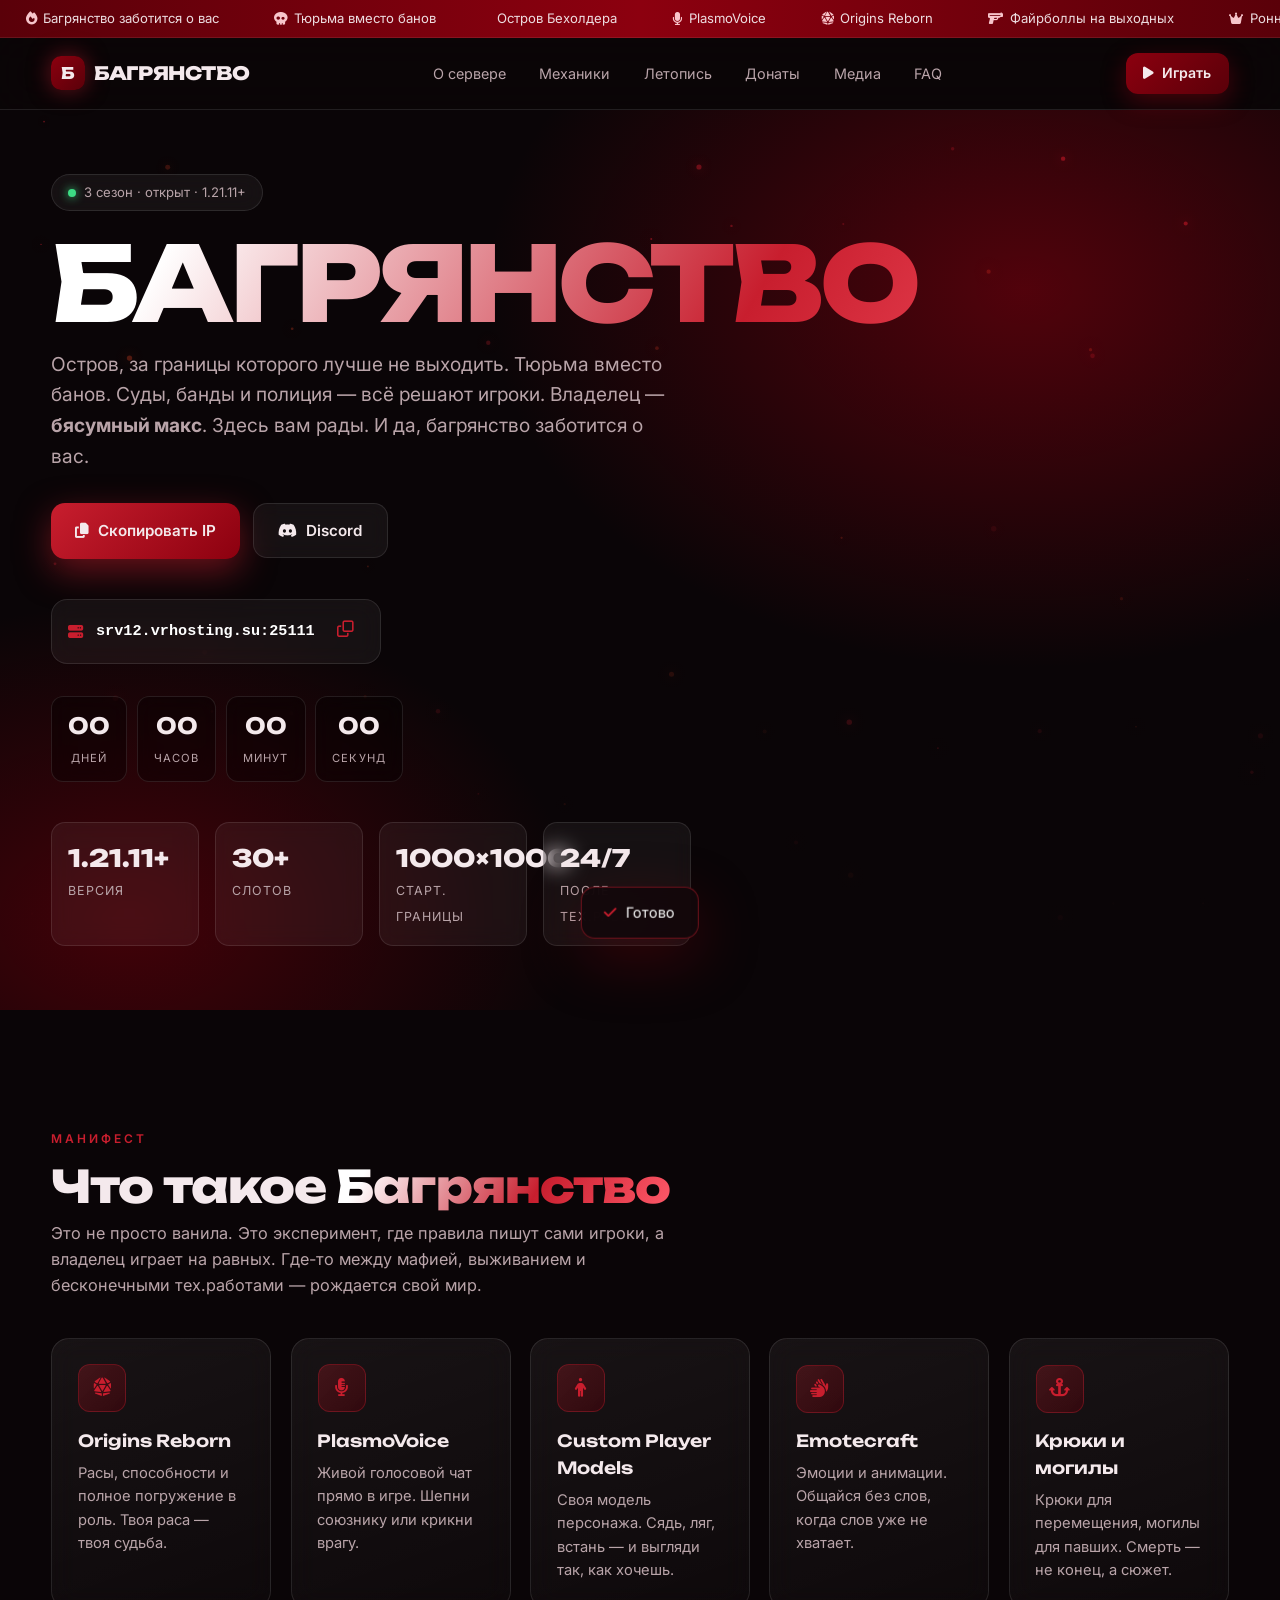
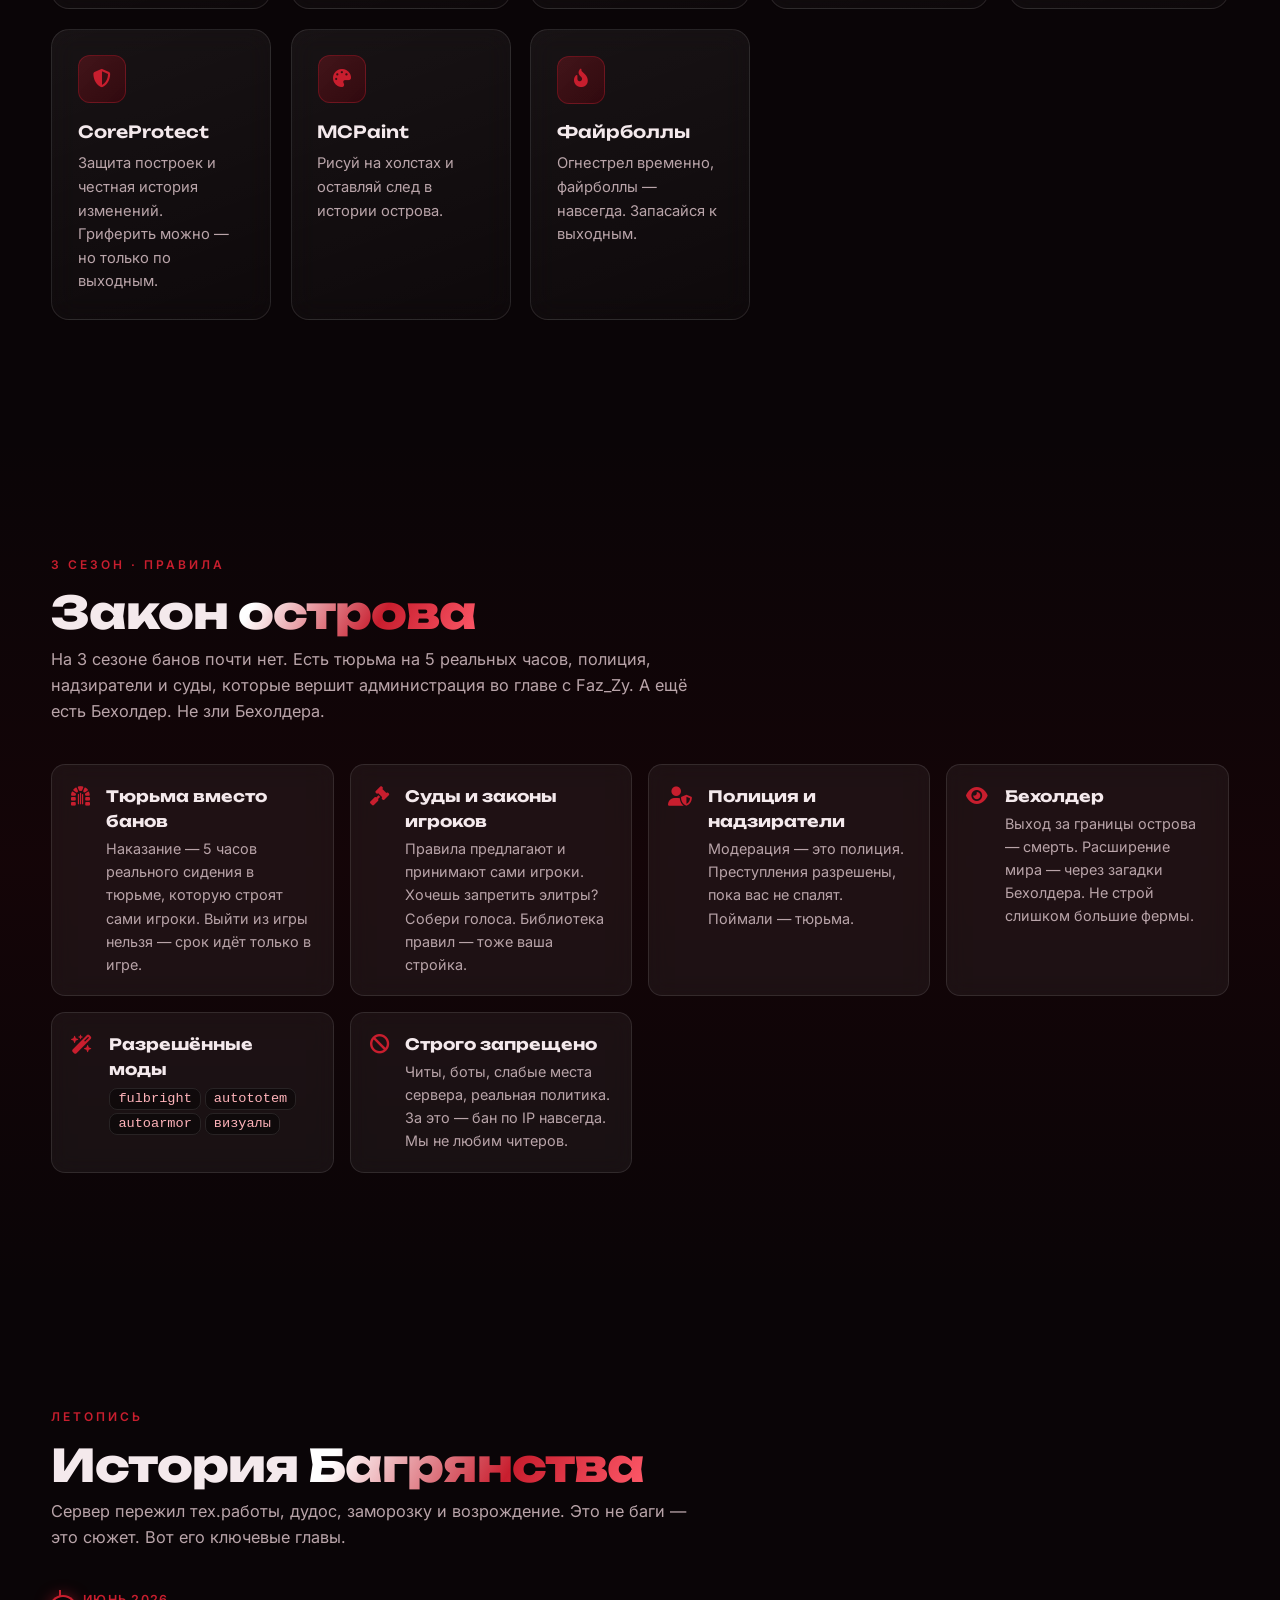
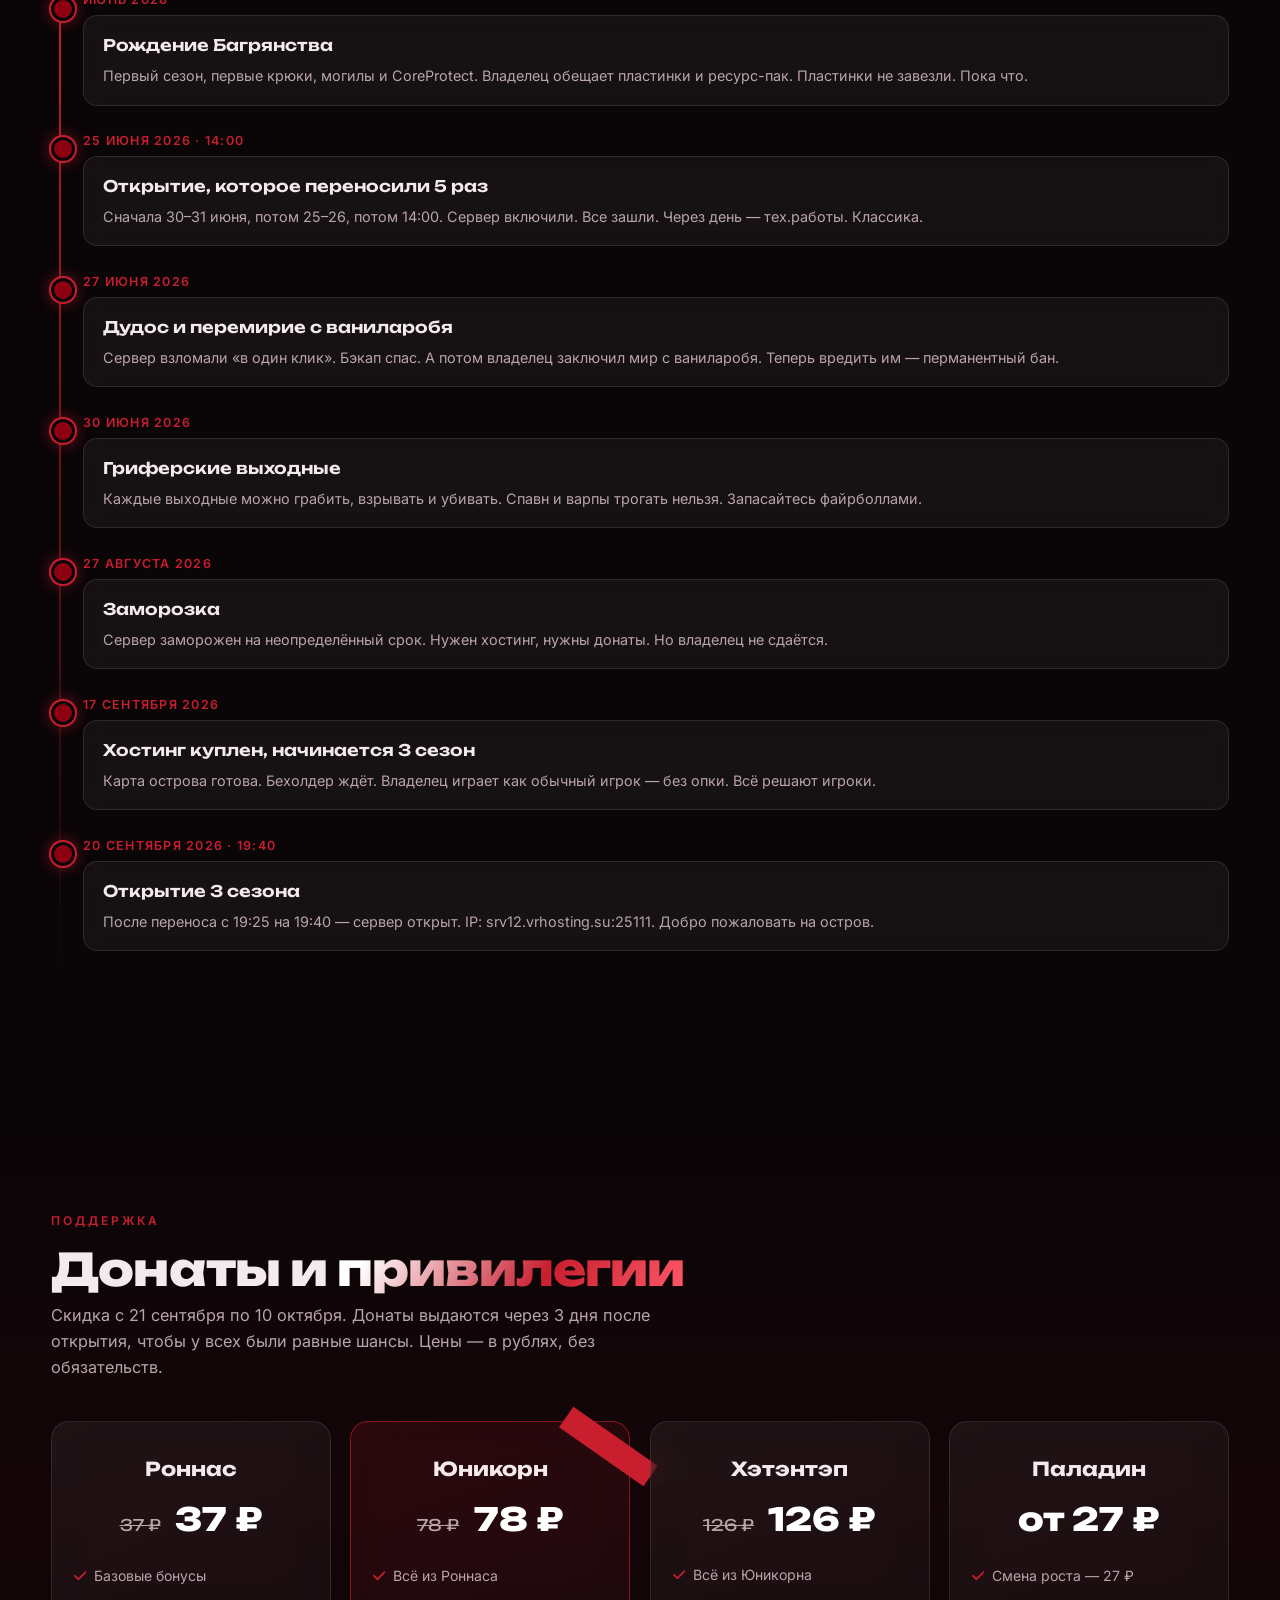
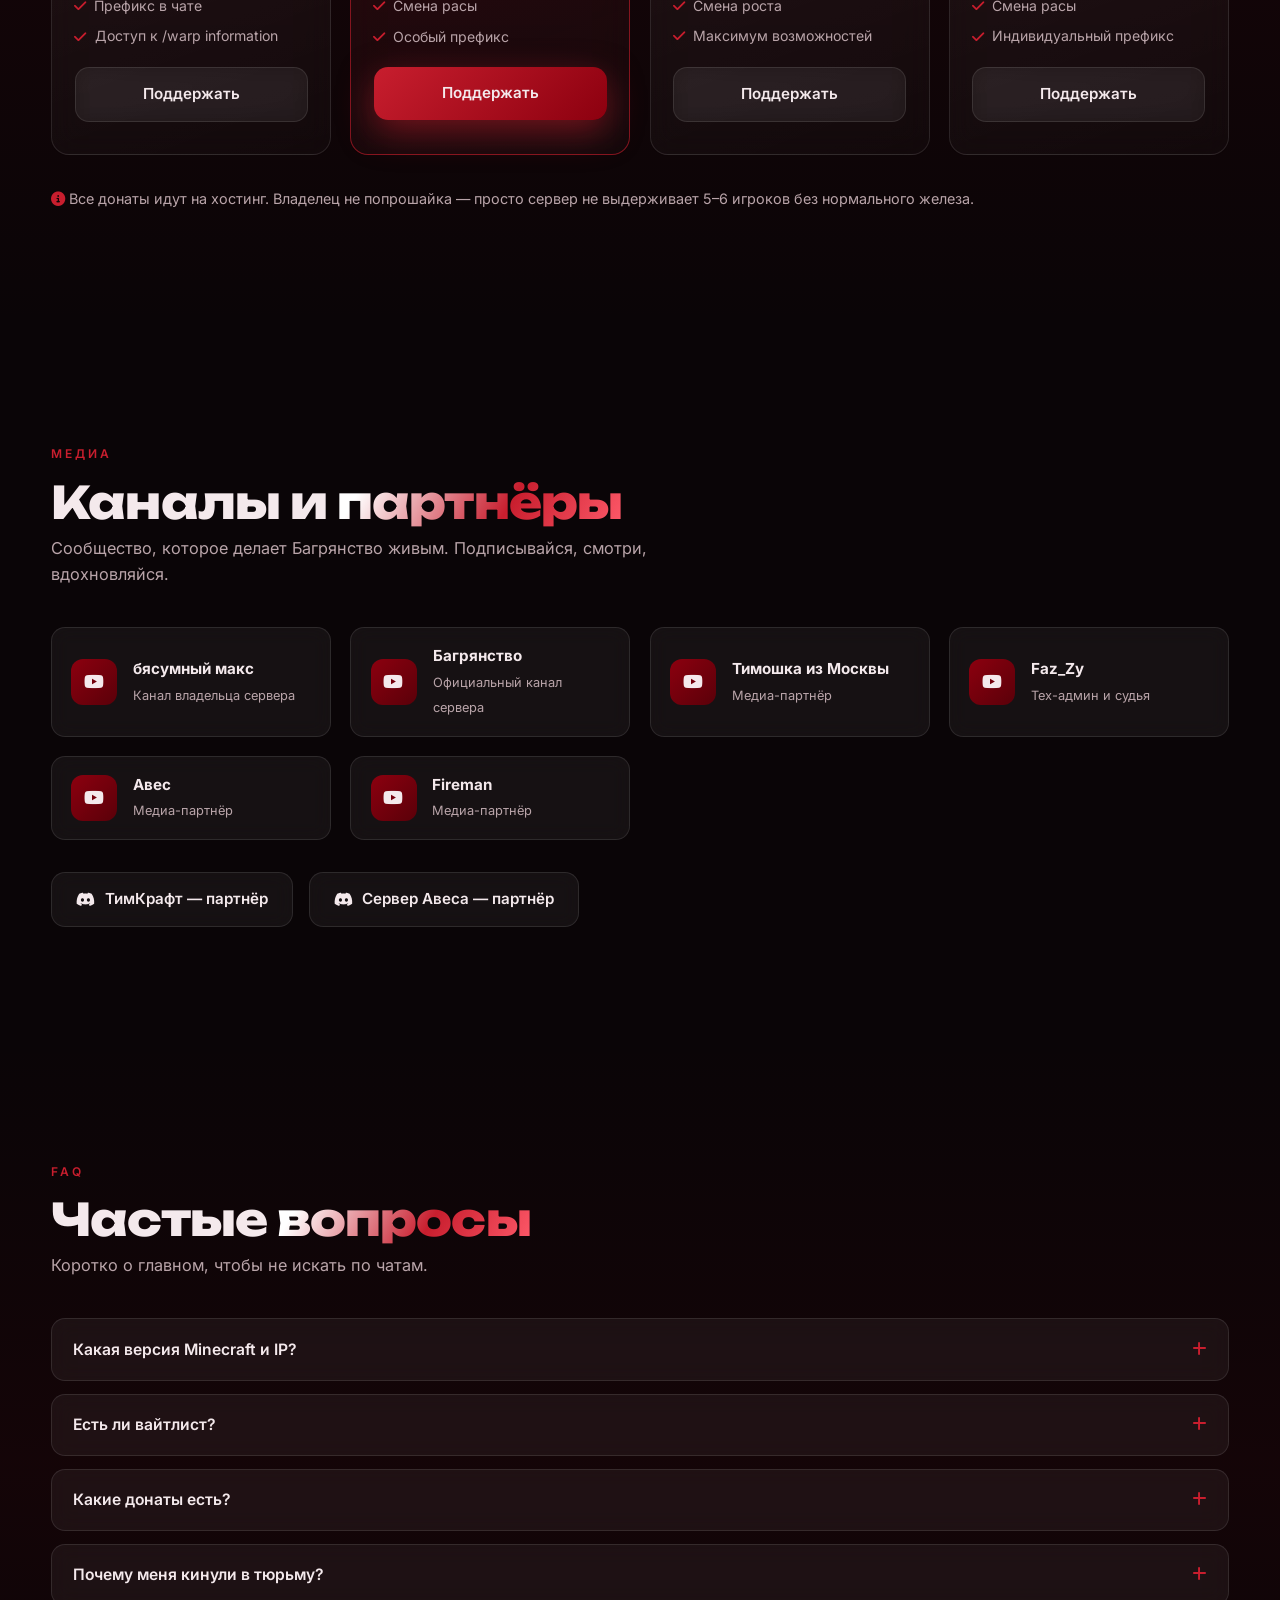
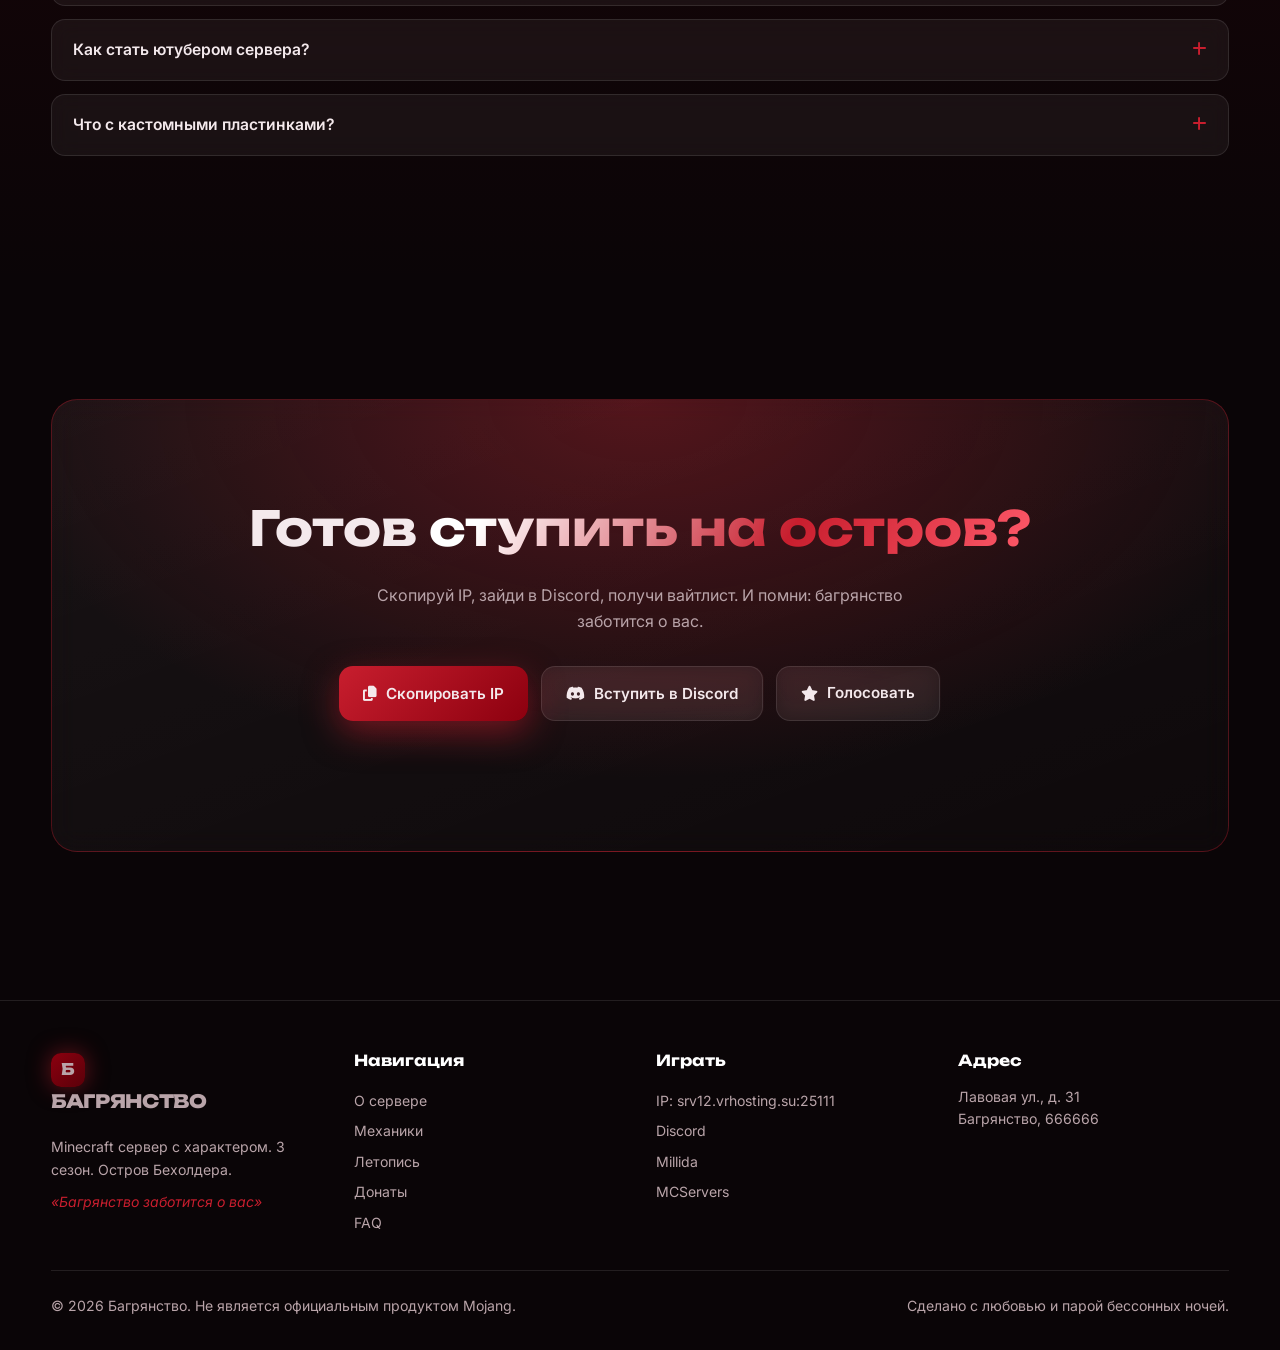
==== commit 2d00efb4: "Add files via upload" ====
--- a/index.html
+++ b/index.html
@@ -620,7 +620,7 @@
 
     <div class="hero-stats">
       <div class="stat"><b>1.21.11+</b><span>версия</span></div>
-      <div class="stat"><b>30</b><span>слотов</span></div>
+      <div class="stat"><b>30+</b><span>слотов</span></div>
       <div class="stat"><b>1000×1000</b><span>старт. границы</span></div>
       <div class="stat"><b>24/7</b><span>после тех.работ</span></div>
     </div>
@@ -927,15 +927,15 @@
     </details>
     <details class="faq-item">
       <summary>Есть ли вайтлист? <i class="fa-solid fa-plus"></i></summary>
-      <div class="faq-body">Да, на 3 сезоне действует вайтлист и строгая верификация в Discord. Заходи в Discord и следуй инструкциям.</div>
+      <div class="faq-body">Вайтлиста на 3 сезоне нет, но советуем зайти в Discord</div>
     </details>
     <details class="faq-item">
       <summary>Какие донаты есть? <i class="fa-solid fa-plus"></i></summary>
-      <div class="faq-body">Роннас, Юникорн, Хэтэнтэп, Паладин, смена роста (27 ₽) и смена расы. Скидка с 21 сентября по 10 октября.</div>
+      <div class="faq-body">Роннас, Юникорн, Хэтэнтэп, Паладин, смена роста и смена расы. Скидка с 21 сентября по 10 октября.</div>
     </details>
     <details class="faq-item">
       <summary>Почему меня кинули в тюрьму? <i class="fa-solid fa-plus"></i></summary>
-      <div class="faq-body">Потому что полиция поймала. Наказание — 5 часов реального времени в игре. Выйти из игры нельзя — срок идёт только внутри.</div>
+      <div class="faq-body">Потому что полиция поймала. Наказание — 5 часов реального времени в игре. Выйти из игры нельзя — срок идёт только внутри игры.</div>
     </details>
     <details class="faq-item">
       <summary>Как стать ютубером сервера? <i class="fa-solid fa-plus"></i></summary>
@@ -1007,7 +1007,7 @@
       </div>
     </div>
     <div class="footer-bottom">
-      <span>© 2026 Багрянство. Владелец — бясумный макс. Не является официальным продуктом Mojang.</span>
+      <span>© 2026 Багрянство. Не является официальным продуктом Mojang.</span>
       <span>Сделано с любовью и парой бессонных ночей.</span>
     </div>
   </div>
@@ -1131,12 +1131,10 @@
 tick();
 setInterval(tick, 1000);
 
-/* ============ BUY BUTTONS (демо) ============ */
+/* ============ BUY BUTTONS  ============ */
 document.querySelectorAll('[data-buy]').forEach(btn => {
   btn.addEventListener('click', () => {
-    showToast('Переходим к оформлению: ' + btn.dataset.buy + ' (демо)');
-    // Здесь можно открыть ссылку на магазин:
-    // window.open('https://bagranstvo.trademc.org/', '_blank');
+    showToast('Перейти к оформлению: ' + btn.dataset.buy + 'Перейдите в Discord для покупки');
   });
 });
 
@@ -1200,4 +1198,4 @@
 }
 </script>
 </body>
-</html>
+</html>
